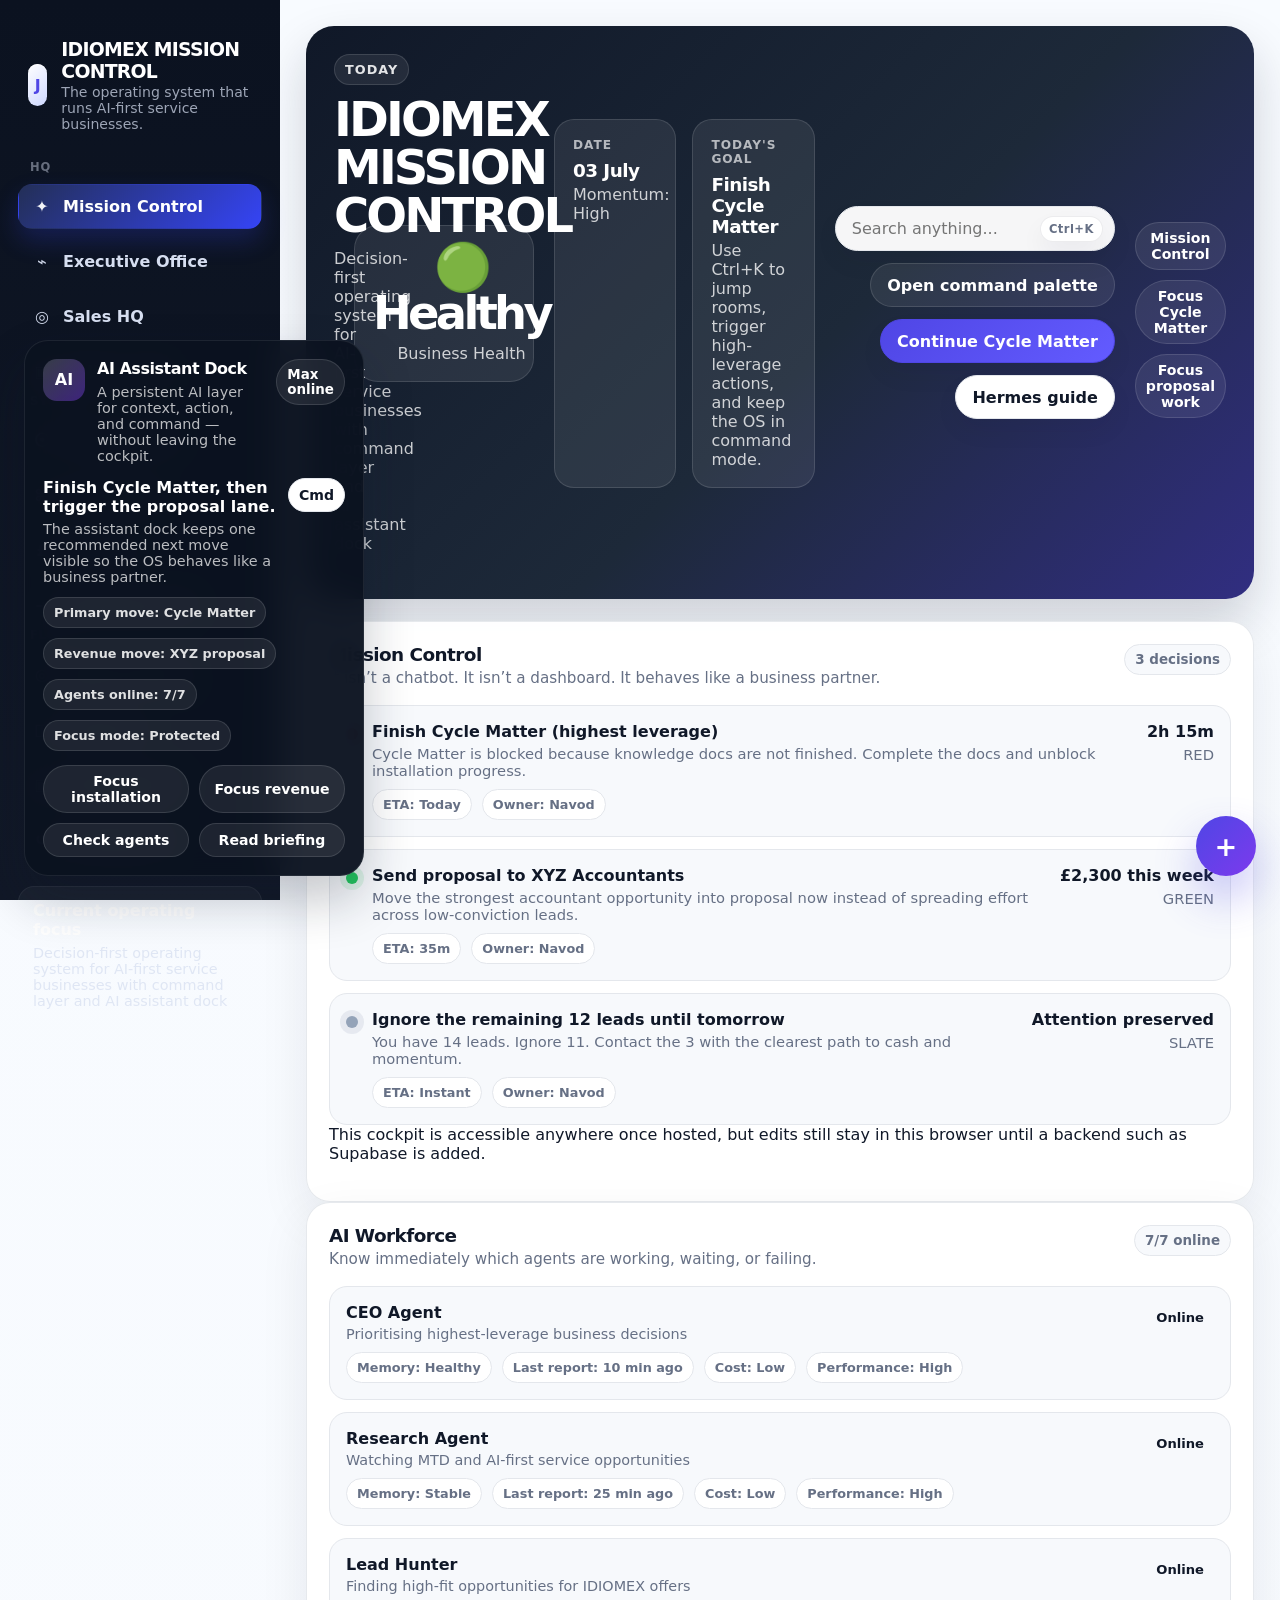
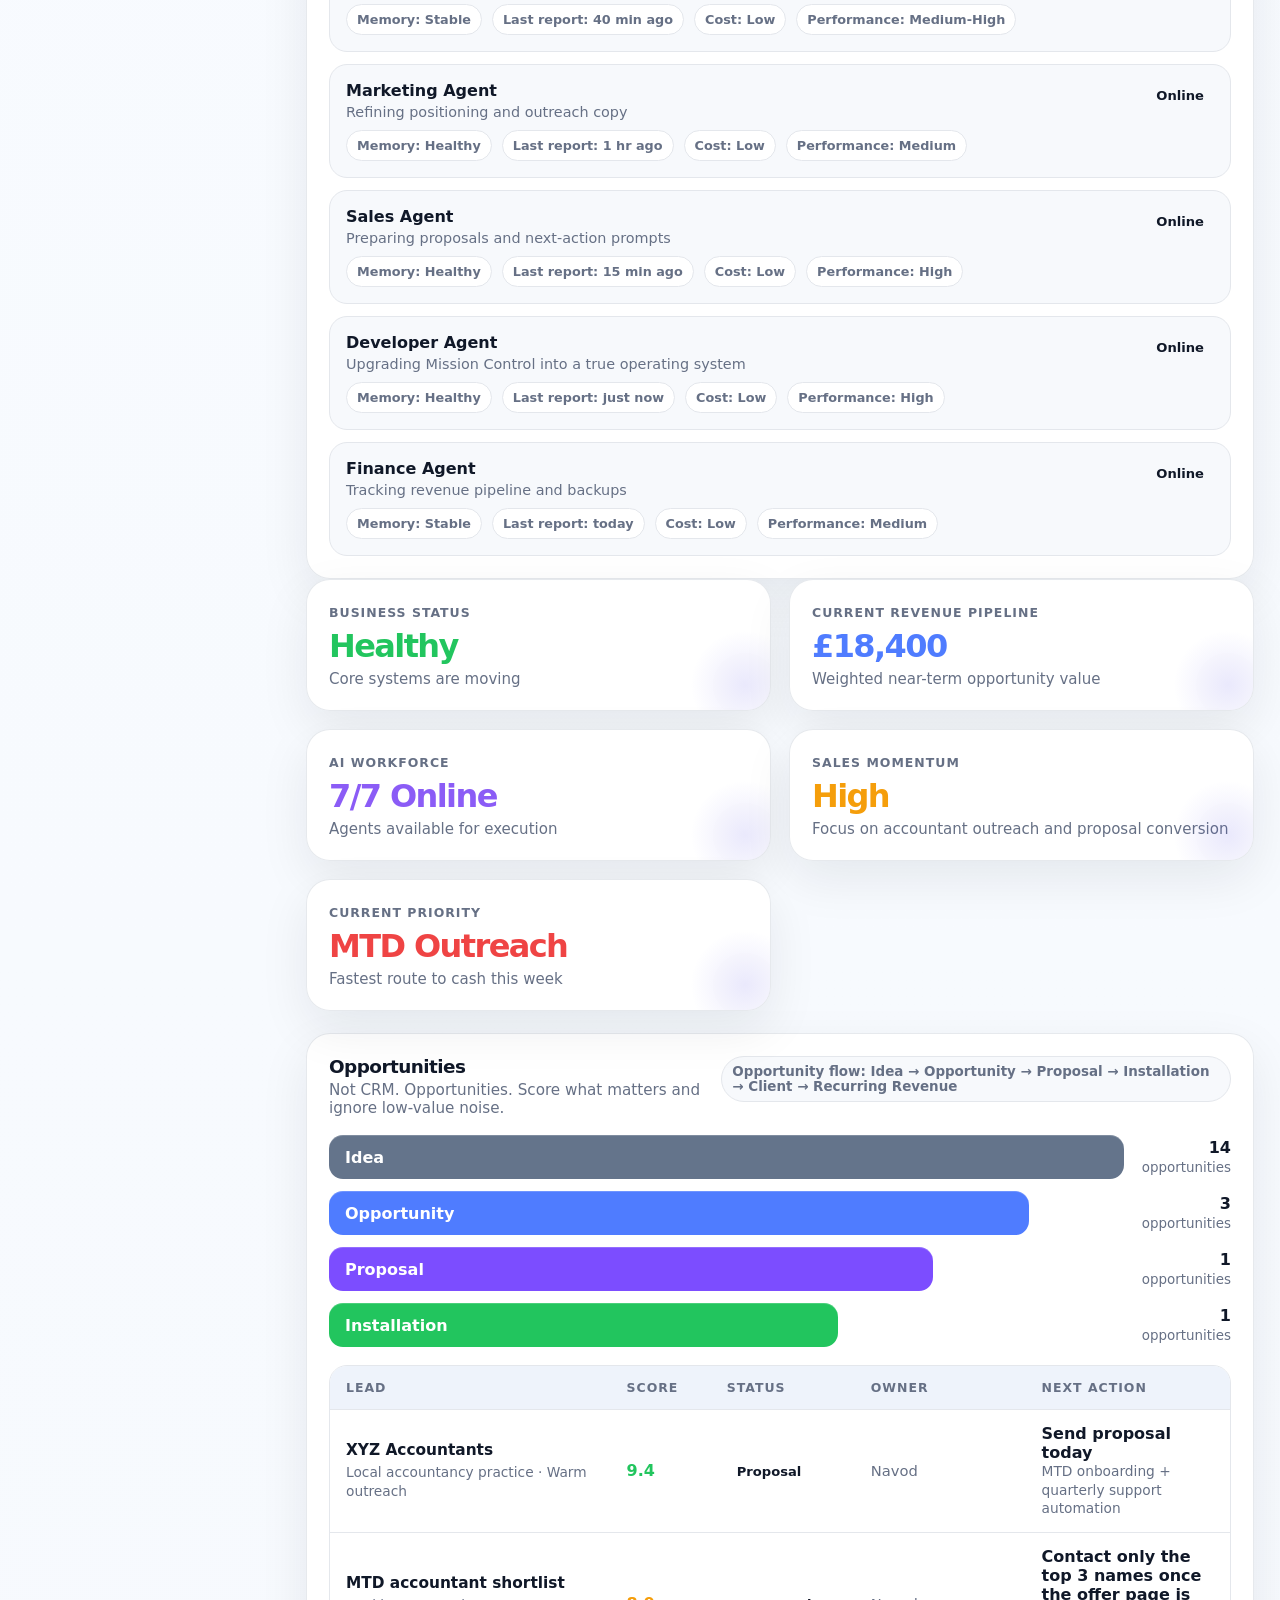
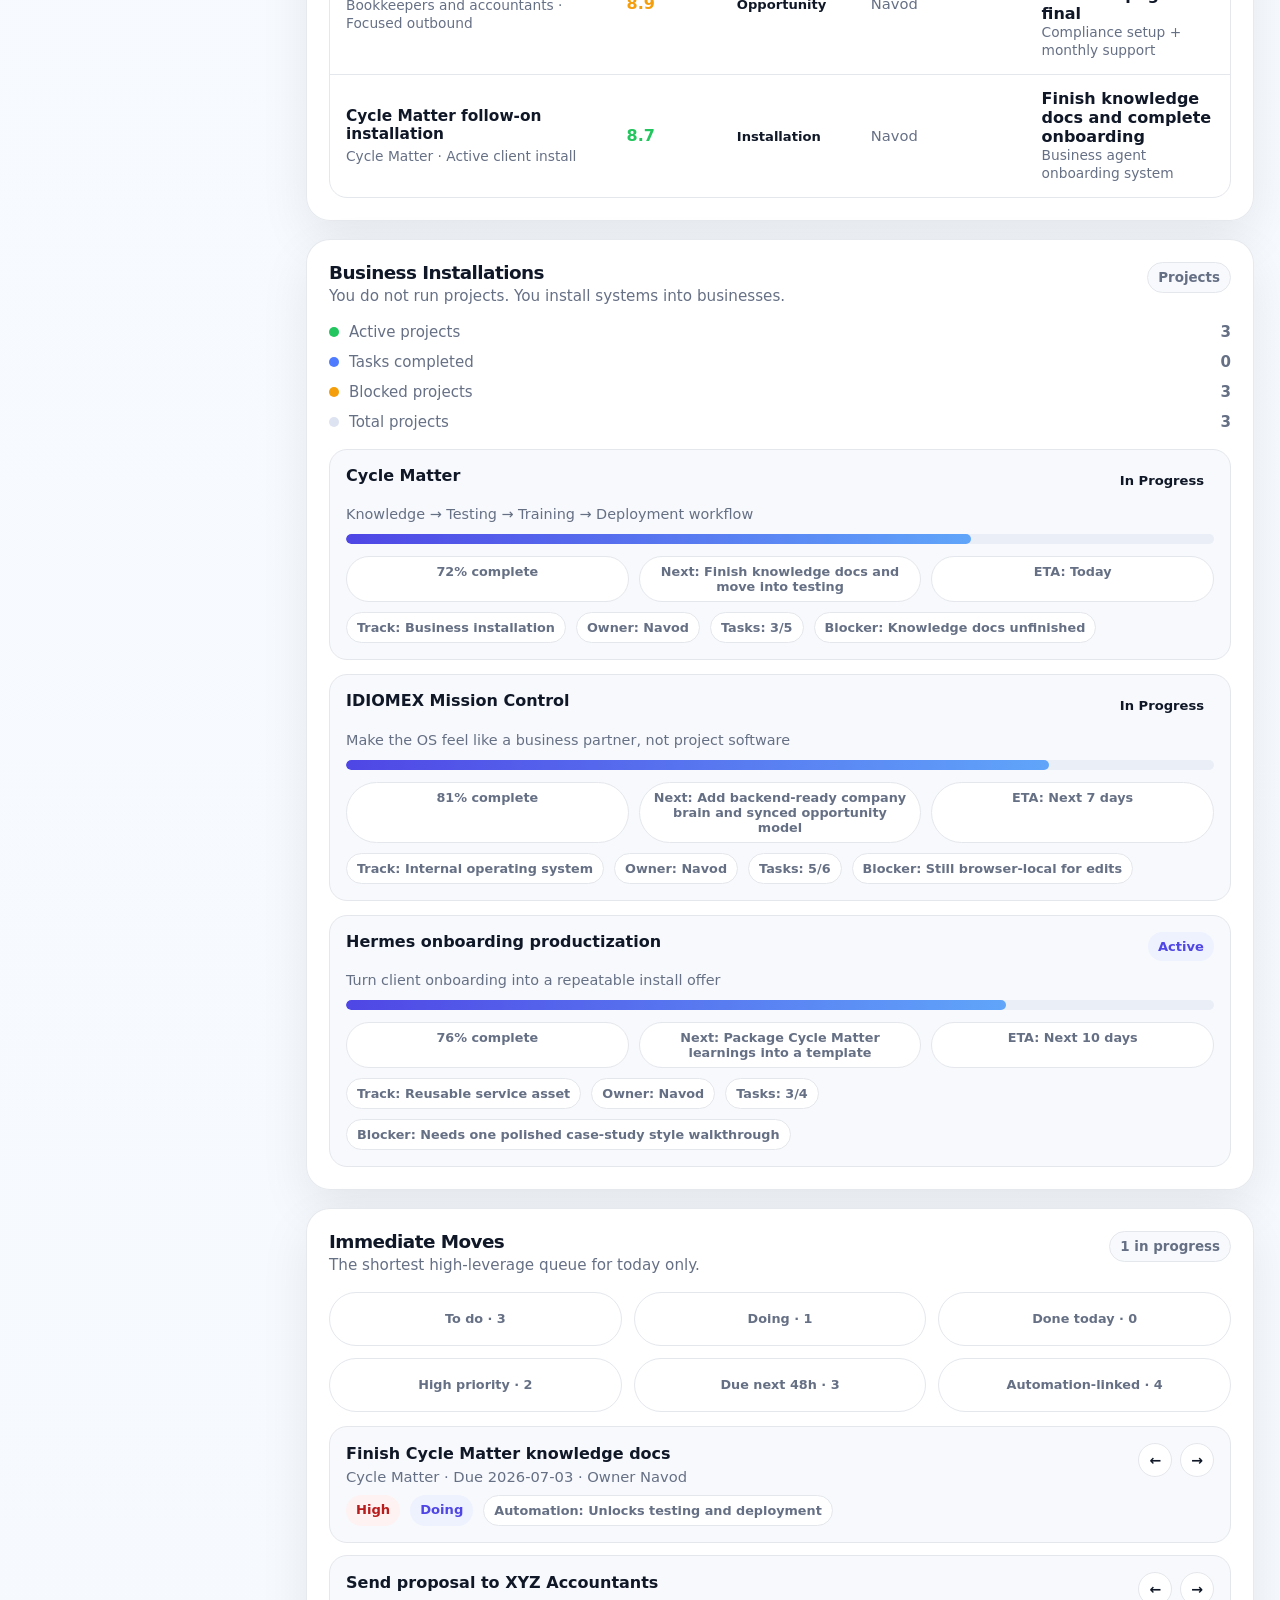
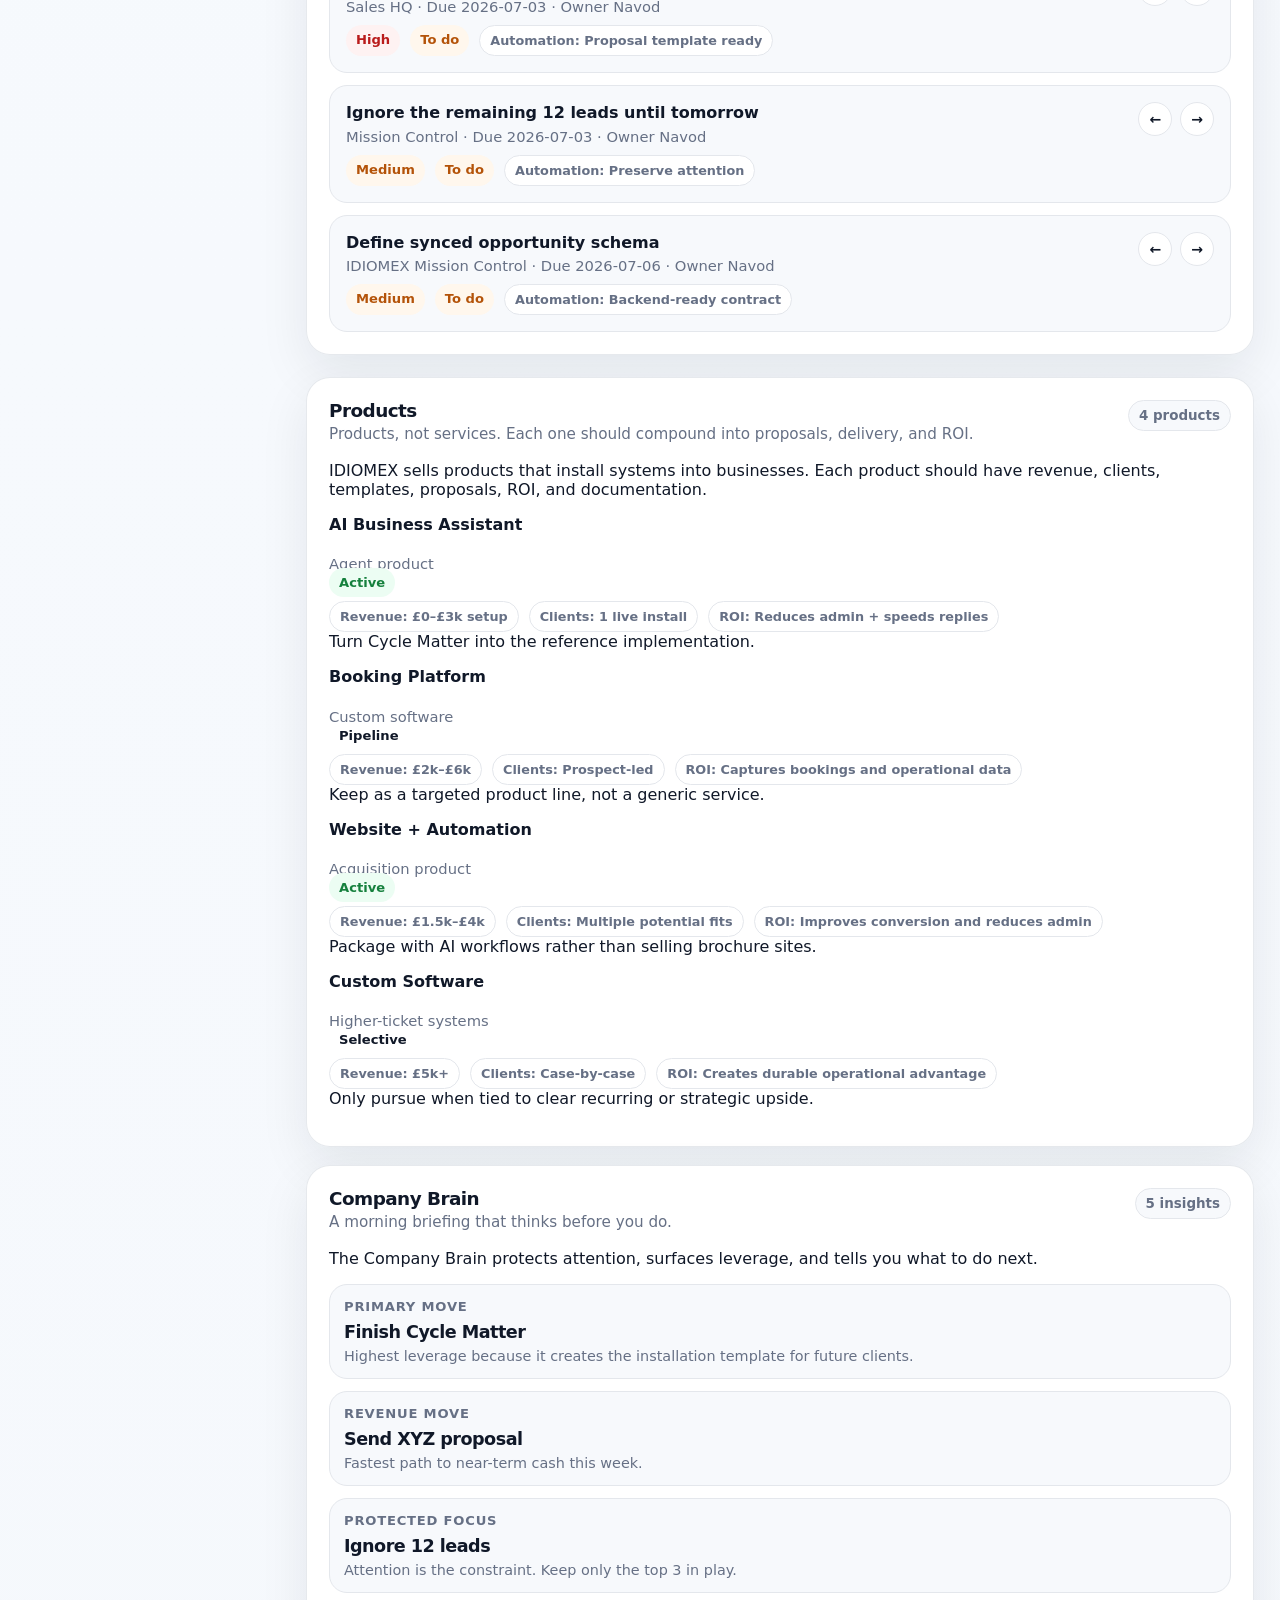
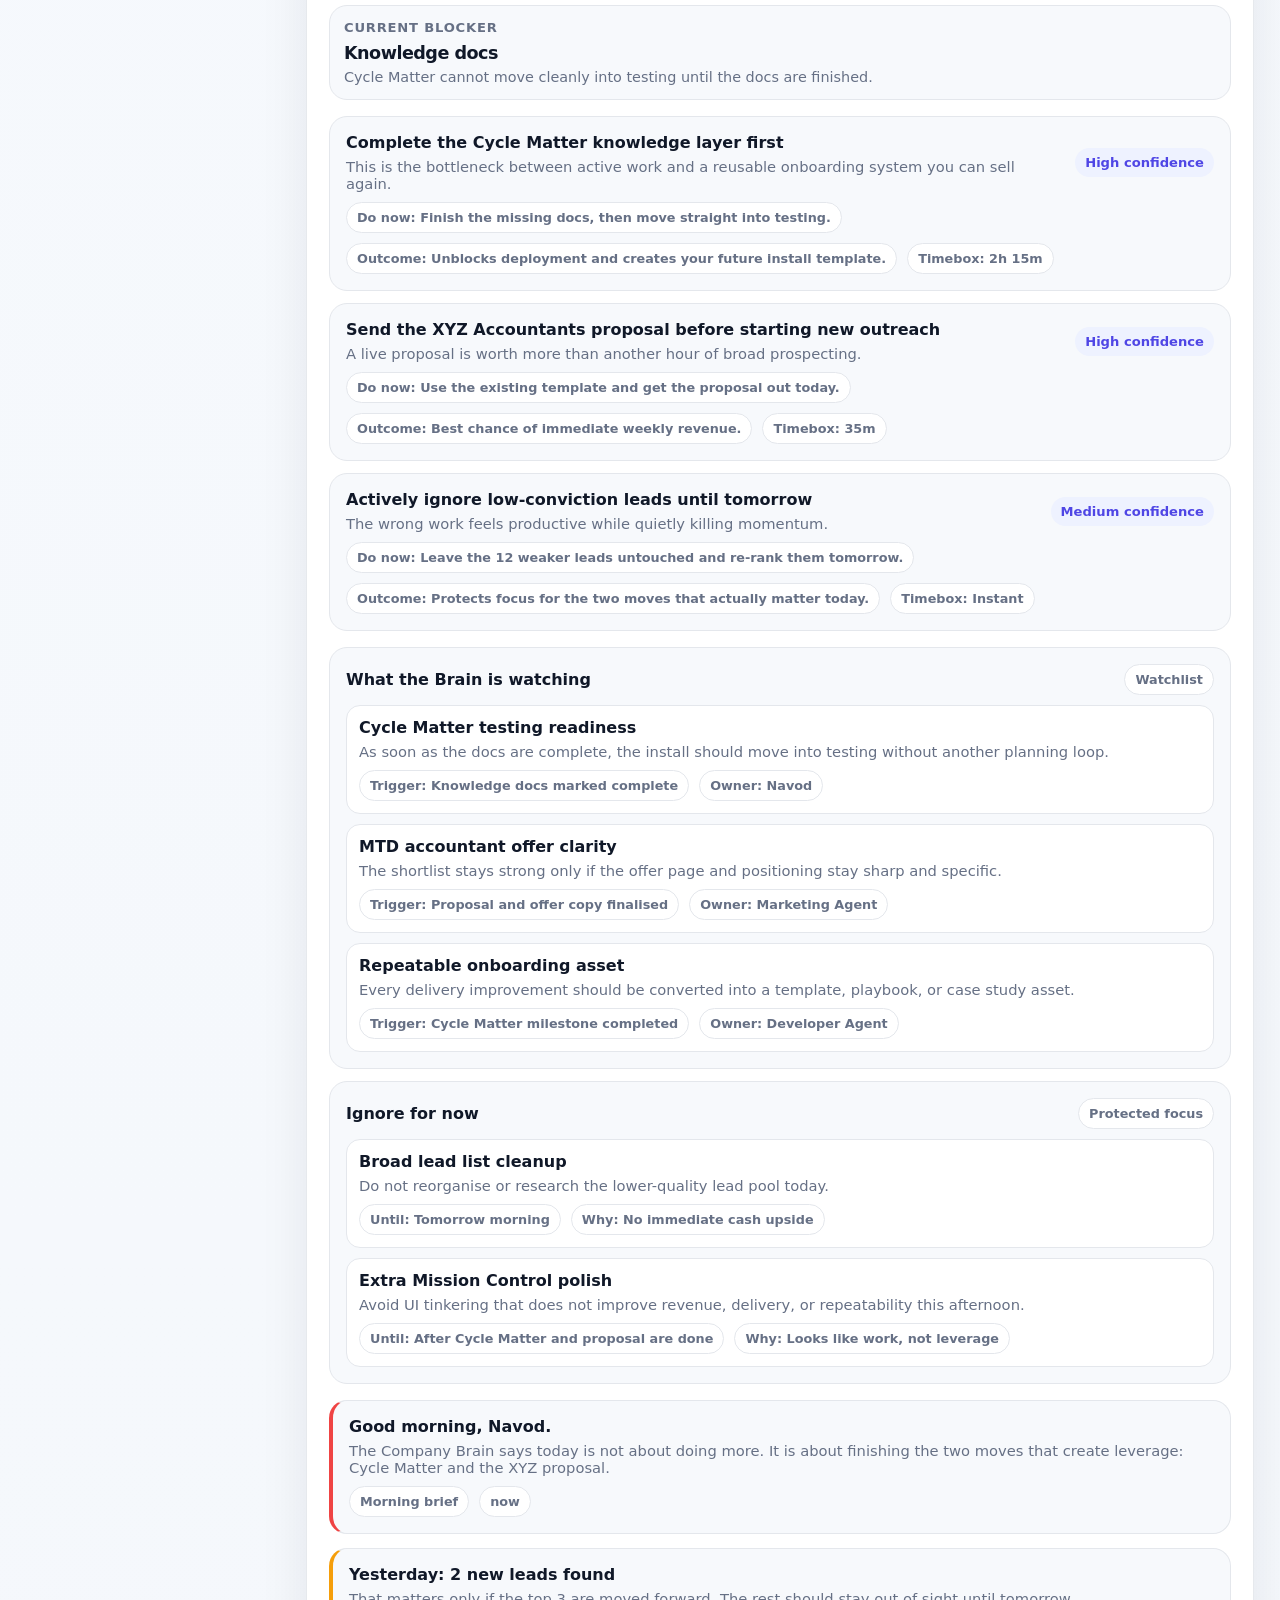
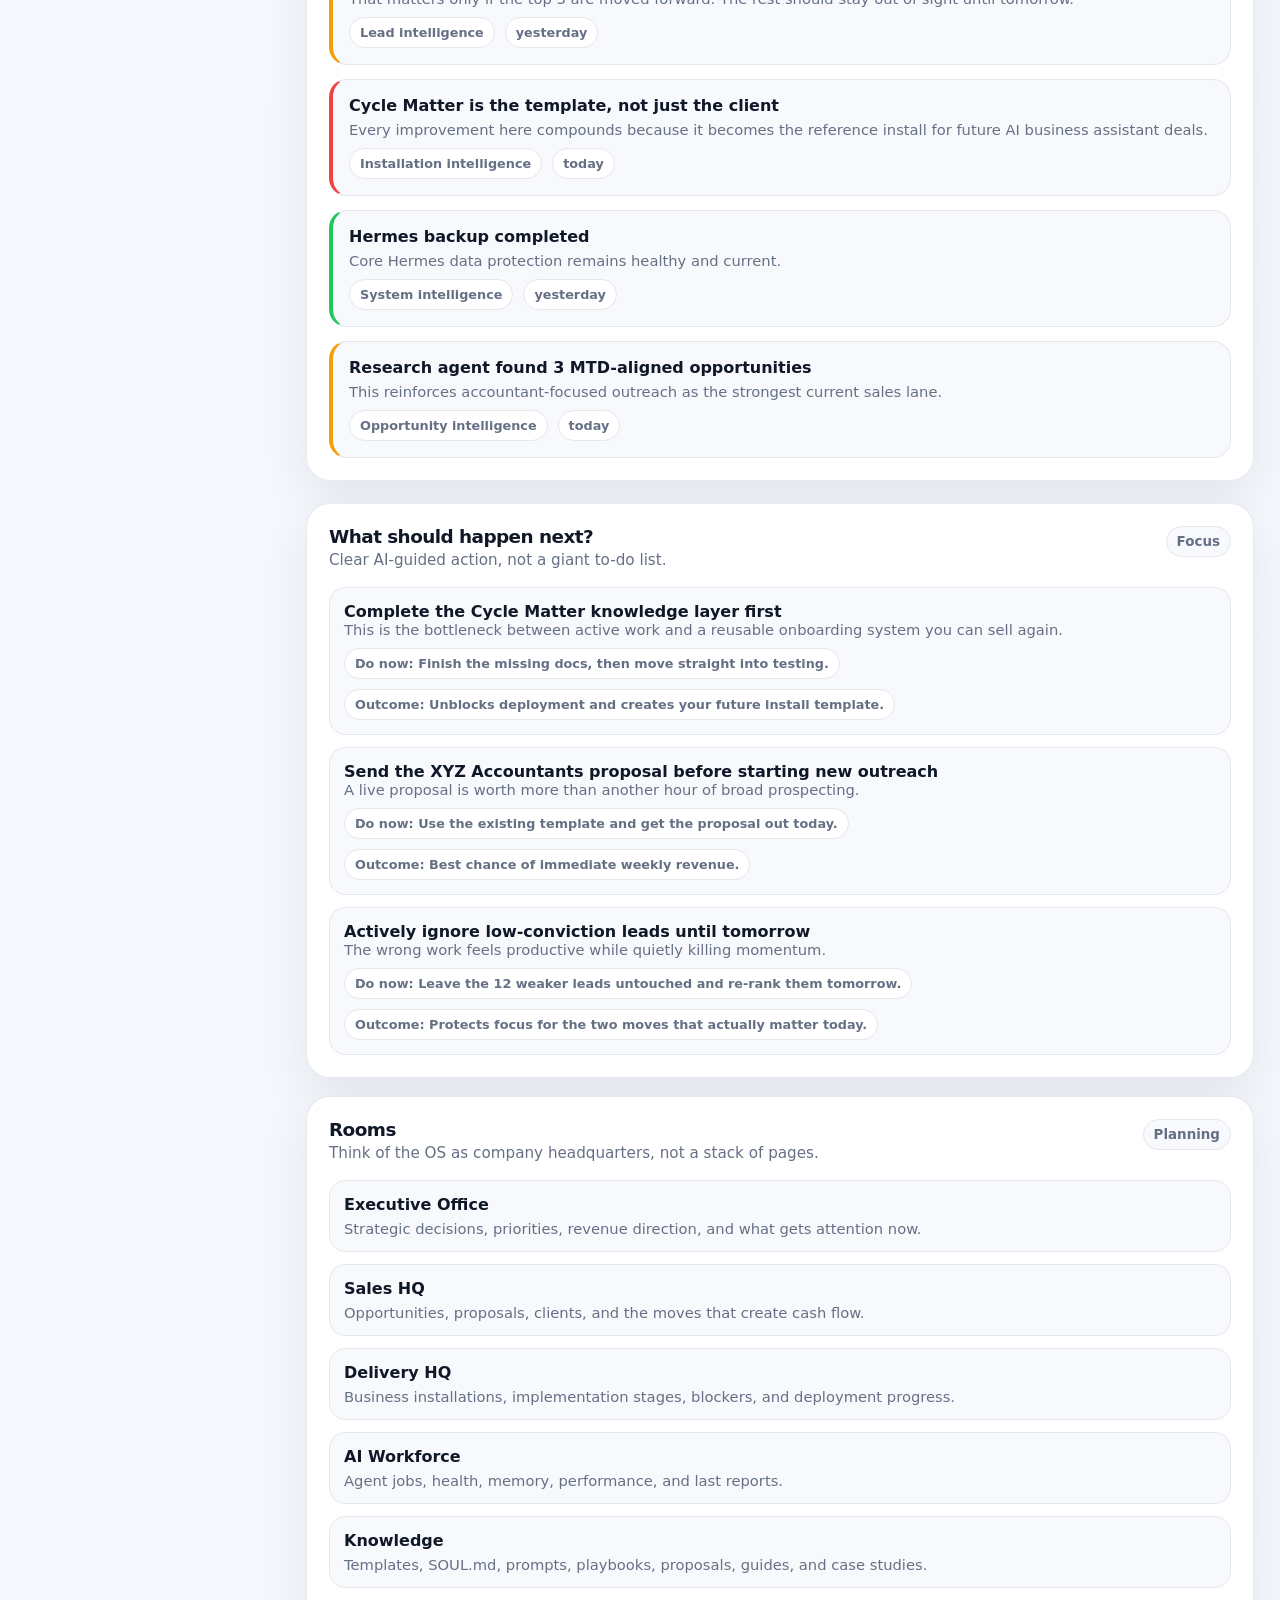
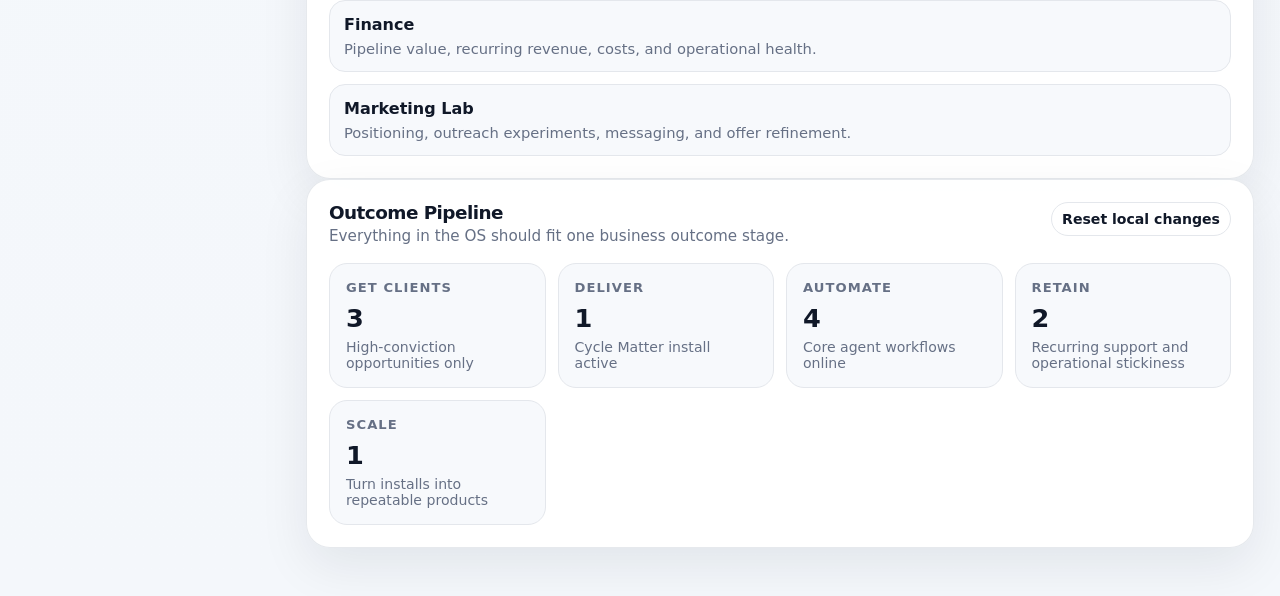
==== index.html @ 7f4939cd "feat: add phase 3 command layer" ====
<!DOCTYPE html>
<html lang="en">
<head>
  <meta charset="UTF-8" />
  <meta name="viewport" content="width=device-width, initial-scale=1.0" />
  <title>IDIOMEX MISSION CONTROL</title>
  <style>
    :root {
      --bg: #f4f7fb;
      --surface: #ffffff;
      --surface-soft: #f7f9fc;
      --surface-2: #eef3fb;
      --text: #101828;
      --muted: #667085;
      --line: #e4e7ec;
      --sidebar: #0b1220;
      --sidebar-soft: #111b31;
      --sidebar-text: #d6def0;
      --primary: #4f46e5;
      --primary-soft: #eef2ff;
      --blue: #4f7cff;
      --green: #22c55e;
      --amber: #f59e0b;
      --purple: #8b5cf6;
      --red: #ef4444;
      --radius-xl: 24px;
      --radius-lg: 18px;
      --radius-md: 14px;
      --shadow: 0 18px 50px rgba(16, 24, 40, 0.08);
      --shadow-soft: 0 12px 24px rgba(16, 24, 40, 0.05);
    }

    * { box-sizing: border-box; }
    html { scroll-behavior: smooth; }
    body {
      margin: 0;
      background: linear-gradient(180deg, #f8fbff 0%, #f4f7fb 100%);
      color: var(--text);
      font-family: Inter, ui-sans-serif, system-ui, -apple-system, BlinkMacSystemFont, "Segoe UI", sans-serif;
      -webkit-font-smoothing: antialiased;
      text-rendering: optimizeLegibility;
    }

    a { color: inherit; text-decoration: none; }
    button, input { font: inherit; }
    h1, h2, h3, h4, p { margin-top: 0; }

    .app-shell {
      min-height: 100vh;
      display: grid;
      grid-template-columns: 280px minmax(0, 1fr);
    }

    .sidebar {
      background: linear-gradient(180deg, #0b1220 0%, #111827 100%);
      color: var(--sidebar-text);
      padding: 28px 18px;
      position: sticky;
      top: 0;
      height: 100vh;
      display: flex;
      flex-direction: column;
      gap: 24px;
    }

    .brand {
      display: flex;
      gap: 14px;
      align-items: center;
      padding: 10px 10px 4px;
    }

    .brand-badge {
      width: 42px;
      height: 42px;
      border-radius: 14px;
      background: linear-gradient(135deg, #ffffff 0%, #ced8ff 100%);
      color: var(--primary);
      display: grid;
      place-items: center;
      font-weight: 900;
      box-shadow: inset 0 1px 0 rgba(255,255,255,0.8);
    }

    .brand h1 {
      font-size: 1.18rem;
      margin-bottom: 2px;
      letter-spacing: -0.04em;
      color: #fff;
    }

    .brand p {
      margin: 0;
      color: rgba(214, 222, 240, 0.72);
      font-size: 0.88rem;
    }

    .nav-section-title {
      font-size: 0.72rem;
      text-transform: uppercase;
      letter-spacing: 0.08em;
      color: rgba(214, 222, 240, 0.45);
      font-weight: 700;
      margin: 0 0 10px 12px;
    }

    .nav-group {
      display: grid;
      gap: 10px;
    }

    .nav-link {
      display: flex;
      align-items: center;
      gap: 12px;
      padding: 12px 14px;
      border-radius: 14px;
      color: var(--sidebar-text);
      background: transparent;
      border: 1px solid transparent;
      transition: 0.15s ease;
      font-weight: 600;
    }

    .nav-link:hover,
    .nav-link.active {
      background: linear-gradient(135deg, #232f57 0%, #3544f5 100%);
      color: #fff;
      box-shadow: 0 12px 24px rgba(53, 68, 245, 0.22);
    }

    .nav-icon {
      width: 18px;
      text-align: center;
      opacity: 0.95;
    }

    .sidebar-footer {
      margin-top: auto;
      padding: 14px;
      border-radius: 16px;
      background: rgba(255,255,255,0.04);
      border: 1px solid rgba(255,255,255,0.06);
    }

    .sidebar-footer strong {
      display: block;
      color: #fff;
      margin-bottom: 6px;
    }

    .sidebar-footer p {
      margin: 0;
      color: rgba(214, 222, 240, 0.72);
      font-size: 0.9rem;
    }

    .main {
      padding: 26px;
    }

    .topbar {
      display: flex;
      justify-content: space-between;
      gap: 20px;
      align-items: center;
      margin-bottom: 22px;
    }

    .welcome h2 {
      font-size: clamp(1.8rem, 3vw, 2.4rem);
      letter-spacing: -0.05em;
      margin-bottom: 6px;
    }

    .welcome p {
      color: var(--muted);
      margin-bottom: 0;
      max-width: 70ch;
    }

    .top-actions {
      display: flex;
      gap: 12px;
      align-items: center;
      flex-wrap: wrap;
      justify-content: flex-end;
    }

    .search {
      min-width: 280px;
      border: 1px solid var(--line);
      background: #fff;
      border-radius: 999px;
      padding: 12px 16px;
      color: var(--text);
      box-shadow: var(--shadow-soft);
    }

    .btn {
      appearance: none;
      border: 1px solid var(--line);
      background: #fff;
      border-radius: 999px;
      min-height: 44px;
      padding: 10px 16px;
      color: var(--text);
      font-weight: 700;
      cursor: pointer;
      display: inline-flex;
      align-items: center;
      justify-content: center;
      gap: 8px;
      box-shadow: var(--shadow-soft);
    }

    .btn.primary {
      background: linear-gradient(135deg, #4f46e5 0%, #635bff 100%);
      border-color: #4f46e5;
      color: #fff;
    }

    .btn.small {
      min-height: 34px;
      padding: 7px 10px;
      font-size: 0.88rem;
      font-weight: 600;
      box-shadow: none;
    }

    .grid-kpis,
    .board-grid,
    .analytics-grid,
    .kanban-grid,
    .lead-list,
    .project-list,
    .activity-list,
    .focus-grid {
      display: grid;
      gap: 18px;
    }

    .grid-kpis {
      grid-template-columns: repeat(4, minmax(0, 1fr));
      margin-bottom: 22px;
    }

    .card {
      background: rgba(255,255,255,0.96);
      border: 1px solid rgba(228, 231, 236, 0.9);
      border-radius: var(--radius-xl);
      box-shadow: var(--shadow);
      padding: 22px;
    }

    .kpi-card {
      position: relative;
      overflow: hidden;
    }

    .kpi-card::after {
      content: "";
      position: absolute;
      inset: auto -30px -30px auto;
      width: 110px;
      height: 110px;
      border-radius: 50%;
      background: radial-gradient(circle, rgba(79,70,229,0.12) 0%, rgba(79,70,229,0) 70%);
    }

    .kpi-label {
      display: inline-block;
      font-size: 0.78rem;
      text-transform: uppercase;
      letter-spacing: 0.08em;
      color: var(--muted);
      font-weight: 700;
      margin-bottom: 10px;
    }

    .kpi-value {
      font-size: 2rem;
      font-weight: 800;
      letter-spacing: -0.05em;
      line-height: 1;
      margin-bottom: 8px;
    }

    .kpi-delta {
      color: var(--muted);
      font-size: 0.94rem;
    }

    .board-grid {
      grid-template-columns: 1.2fr 0.9fr 0.9fr;
      margin-bottom: 22px;
    }

    .section-head {
      display: flex;
      justify-content: space-between;
      align-items: flex-start;
      gap: 12px;
      margin-bottom: 18px;
    }

    .section-head h3 {
      font-size: 1.15rem;
      margin-bottom: 4px;
      letter-spacing: -0.03em;
    }

    .section-head p {
      margin-bottom: 0;
      color: var(--muted);
      font-size: 0.95rem;
    }

    .pill {
      display: inline-flex;
      align-items: center;
      gap: 6px;
      padding: 7px 10px;
      border-radius: 999px;
      background: var(--surface-soft);
      color: var(--muted);
      font-size: 0.84rem;
      font-weight: 700;
      border: 1px solid var(--line);
    }

    .funnel {
      display: grid;
      gap: 12px;
    }

    .funnel-band {
      display: grid;
      grid-template-columns: minmax(0, 1fr) auto;
      gap: 12px;
      align-items: center;
    }

    .funnel-track {
      height: 44px;
      border-radius: 14px;
      display: flex;
      align-items: center;
      padding: 0 16px;
      color: #fff;
      font-weight: 700;
      box-shadow: inset 0 1px 0 rgba(255,255,255,0.18);
    }

    .funnel-meta {
      min-width: 95px;
      text-align: right;
    }

    .funnel-meta strong { display: block; font-size: 1rem; }
    .funnel-meta span { color: var(--muted); font-size: 0.84rem; }

    .lead-list { margin-top: 18px; }

    .crm-table {
      margin-top: 18px;
      border: 1px solid var(--line);
      border-radius: 18px;
      overflow: hidden;
      background: #fff;
    }

    .crm-header,
    .crm-row {
      display: grid;
      grid-template-columns: minmax(220px, 1.7fr) minmax(80px, 0.55fr) minmax(130px, 0.8fr) minmax(140px, 1fr) minmax(160px, 1.1fr);
      gap: 14px;
      align-items: center;
      padding: 14px 16px;
    }

    .crm-header {
      background: var(--surface-2);
      border-bottom: 1px solid var(--line);
      font-size: 0.78rem;
      text-transform: uppercase;
      letter-spacing: 0.08em;
      color: var(--muted);
      font-weight: 800;
    }

    .crm-row {
      border-bottom: 1px solid var(--line);
    }

    .crm-row:last-child { border-bottom: none; }

    .crm-company {
      min-width: 0;
    }

    .crm-company strong {
      display: block;
      margin-bottom: 4px;
      font-size: 0.96rem;
    }

    .crm-company p,
    .crm-next p {
      margin: 0;
      color: var(--muted);
      font-size: 0.86rem;
      line-height: 1.35;
    }

    .crm-score {
      font-weight: 800;
      font-size: 1rem;
    }

    .crm-score.hot { color: var(--green); }
    .crm-score.warm { color: var(--amber); }
    .crm-score.cold,
    .crm-score.risk { color: var(--red); }

    .project-timeline {
      display: grid;
      gap: 14px;
      margin-top: 18px;
    }

    .project-track {
      border: 1px solid var(--line);
      border-radius: 18px;
      background: var(--surface-soft);
      padding: 16px;
    }

    .project-track-top {
      display: flex;
      justify-content: space-between;
      gap: 12px;
      align-items: flex-start;
      margin-bottom: 10px;
    }

    .project-track-top p {
      margin: 4px 0 0;
      color: var(--muted);
      font-size: 0.9rem;
    }

    .project-milestone-grid {
      display: grid;
      grid-template-columns: repeat(3, minmax(0, 1fr));
      gap: 10px;
      margin-top: 12px;
    }

    .project-milestone-grid .mini-chip {
      width: 100%;
      justify-content: center;
      text-align: center;
    }

    .kanban-summary-grid {
      display: grid;
      grid-template-columns: repeat(4, minmax(0, 1fr));
      gap: 12px;
      margin-top: 16px;
    }

    .kanban-summary-card {
      border: 1px solid var(--line);
      border-radius: 18px;
      background: var(--surface-soft);
      padding: 16px;
    }

    .kanban-summary-card span {
      display: block;
      color: var(--muted);
      font-size: 0.82rem;
      text-transform: uppercase;
      letter-spacing: 0.08em;
      margin-bottom: 8px;
      font-weight: 800;
    }

    .kanban-summary-card strong {
      display: block;
      font-size: 1.6rem;
      letter-spacing: -0.05em;
      margin-bottom: 6px;
    }

    .kanban-summary-card p {
      margin: 0;
      color: var(--muted);
      font-size: 0.88rem;
    }

    .task-summary-grid {
      display: grid;
      grid-template-columns: repeat(3, minmax(0, 1fr));
      gap: 12px;
      margin-bottom: 14px;
    }

    .task-summary-grid .mini-chip {
      width: 100%;
      justify-content: center;
      text-align: center;
      min-height: 54px;
      display: inline-flex;
      align-items: center;
    }

    .lead-row,
    .project-row,
    .task-row,
    .activity-row {
      border: 1px solid var(--line);
      border-radius: var(--radius-lg);
      background: var(--surface-soft);
      padding: 16px;
    }

    .lead-row-top,
    .project-row-top,
    .task-row-top {
      display: flex;
      justify-content: space-between;
      gap: 12px;
      align-items: flex-start;
      margin-bottom: 10px;
    }

    .lead-row h4,
    .project-row h4,
    .task-row h4 {
      margin-bottom: 4px;
      font-size: 1rem;
      line-height: 1.35;
    }

    .meta,
    .lead-notes,
    .activity-row p,
    .project-row p,
    .task-row p {
      color: var(--muted);
      font-size: 0.92rem;
      margin-bottom: 0;
    }

    .score-badge,
    .status-badge,
    .priority-badge {
      padding: 7px 10px;
      border-radius: 999px;
      font-size: 0.82rem;
      font-weight: 800;
      white-space: nowrap;
    }

    .score-badge { background: var(--primary-soft); color: var(--primary); }
    .status-doing, .project-In\ Progress, .project-Active { background: #eef2ff; color: #4f46e5; }
    .status-todo { background: #fff7ed; color: #b45309; }
    .status-done { background: #ecfdf3; color: #15803d; }
    .priority-high { background: #fef2f2; color: #b91c1c; }
    .priority-medium { background: #fff7ed; color: #b45309; }
    .priority-low { background: #ecfdf3; color: #15803d; }

    .mini-meta {
      display: flex;
      gap: 10px;
      flex-wrap: wrap;
      margin-top: 10px;
    }

    .mini-chip {
      padding: 7px 10px;
      border-radius: 999px;
      background: #fff;
      border: 1px solid var(--line);
      color: var(--muted);
      font-size: 0.8rem;
      font-weight: 600;
    }

    .project-list,
    .activity-list { gap: 14px; }

    .brain-summary-grid {
      display: grid;
      grid-template-columns: repeat(4, minmax(0, 1fr));
      gap: 12px;
      margin: 12px 0 16px;
    }

    .brain-summary-card,
    .brain-panel,
    .brain-recommendation {
      border: 1px solid var(--line);
      border-radius: 18px;
      background: var(--surface-soft);
    }

    .brain-summary-card {
      padding: 14px;
    }

    .brain-summary-card span {
      display: block;
      color: var(--muted);
      font-size: 0.82rem;
      margin-bottom: 8px;
      text-transform: uppercase;
      letter-spacing: 0.06em;
      font-weight: 700;
    }

    .brain-summary-card strong {
      display: block;
      font-size: 1.1rem;
      letter-spacing: -0.03em;
      margin-bottom: 6px;
    }

    .brain-summary-card p {
      color: var(--muted);
      margin: 0;
      font-size: 0.9rem;
    }

    .brain-recommendations {
      display: grid;
      gap: 12px;
      margin-bottom: 16px;
    }

    .brain-recommendation {
      padding: 16px;
    }

    .brain-recommendation-top,
    .brain-panel-head {
      display: flex;
      justify-content: space-between;
      gap: 12px;
      align-items: center;
      margin-bottom: 10px;
    }

    .brain-recommendation h4 {
      margin: 0 0 6px;
      font-size: 1rem;
    }

    .brain-recommendation p,
    .brain-panel-item p {
      color: var(--muted);
      font-size: 0.92rem;
      margin-bottom: 0;
    }

    .brain-subgrid {
      display: grid;
      grid-template-columns: 1fr 1fr;
      gap: 12px;
      margin-bottom: 16px;
    }

    .brain-panel {
      padding: 16px;
    }

    .brain-watchlist,
    .brain-ignore-list {
      display: grid;
      gap: 10px;
    }

    .brain-panel-item {
      border: 1px solid var(--line);
      border-radius: 14px;
      background: #fff;
      padding: 12px;
    }

    .brain-panel-item strong {
      display: block;
      margin-bottom: 6px;
    }

    .progress-bar {
      width: 100%;
      height: 10px;
      background: #e9eef7;
      border-radius: 999px;
      overflow: hidden;
      margin: 12px 0 10px;
    }

    .progress-fill {
      height: 100%;
      border-radius: 999px;
      background: linear-gradient(90deg, #4f46e5 0%, #60a5fa 100%);
    }

    .ring-wrap {
      display: grid;
      grid-template-columns: 180px minmax(0, 1fr);
      gap: 18px;
      align-items: center;
      margin-top: 8px;
    }

    .ring {
      width: 180px;
      height: 180px;
      border-radius: 50%;
      display: grid;
      place-items: center;
      background: conic-gradient(var(--green) 0 35%, var(--blue) 35% 65%, var(--amber) 65% 85%, #dde3f1 85% 100%);
      margin: 0 auto;
      position: relative;
    }

    .ring::after {
      content: "";
      position: absolute;
      width: 118px;
      height: 118px;
      border-radius: 50%;
      background: #fff;
      box-shadow: inset 0 0 0 1px var(--line);
    }

    .ring-center {
      position: relative;
      z-index: 1;
      text-align: center;
    }

    .ring-center strong {
      display: block;
      font-size: 2rem;
      line-height: 1;
      letter-spacing: -0.05em;
    }

    .ring-center span {
      color: var(--muted);
      font-size: 0.88rem;
    }

    .legend {
      display: grid;
      gap: 12px;
    }

    .legend-row {
      display: flex;
      justify-content: space-between;
      gap: 12px;
      align-items: center;
      color: var(--muted);
      font-size: 0.94rem;
    }

    .legend-left {
      display: inline-flex;
      align-items: center;
      gap: 10px;
    }

    .dot {
      width: 10px;
      height: 10px;
      border-radius: 50%;
      flex: 0 0 auto;
    }

    .task-list { display: grid; gap: 12px; }

    .task-row {
      display: flex;
      justify-content: space-between;
      gap: 12px;
      align-items: flex-start;
    }

    .task-row .task-actions {
      display: flex;
      gap: 8px;
      flex-wrap: wrap;
      justify-content: flex-end;
    }

    .analytics-grid {
      grid-template-columns: 1.15fr 0.85fr;
      margin-bottom: 22px;
    }

    .kanban-grid {
      grid-template-columns: repeat(3, minmax(0, 1fr));
    }

    .kanban-col {
      background: var(--surface-soft);
      border: 1px solid var(--line);
      border-radius: 18px;
      padding: 16px;
    }

    .kanban-col h4 {
      margin-bottom: 12px;
      font-size: 1rem;
    }

    .kanban-stack {
      display: grid;
      gap: 12px;
    }

    .kanban-card {
      background: #fff;
      border: 1px solid var(--line);
      border-radius: 16px;
      padding: 14px;
      box-shadow: var(--shadow-soft);
    }

    .kanban-card h5 {
      margin: 0 0 6px;
      font-size: 0.96rem;
    }

    .kanban-card p {
      margin: 0 0 10px;
      color: var(--muted);
      font-size: 0.88rem;
    }

    .focus-grid { grid-template-columns: 1fr 1fr; }

    .focus-list,
    .timeline-list {
      display: grid;
      gap: 12px;
      margin-top: 8px;
    }

    .focus-item,
    .timeline-card {
      border: 1px solid var(--line);
      border-radius: 16px;
      background: var(--surface-soft);
      padding: 14px;
    }

    .timeline-card strong,
    .activity-row strong { display: block; margin-bottom: 6px; }

    .empty {
      color: var(--muted);
      padding: 14px;
      border-radius: 14px;
      border: 1px dashed var(--line);
      background: var(--surface-soft);
    }

    .command-header {
      background: linear-gradient(135deg, #101828 0%, #1d2939 55%, #312e81 100%);
      border-radius: 28px;
      padding: 28px;
      color: #fff;
      box-shadow: 0 24px 50px rgba(16, 24, 40, 0.18);
    }

    .command-panel {
      display: grid;
      grid-template-columns: minmax(0, 1fr) 180px;
      gap: 20px;
      align-items: center;
      margin-bottom: 18px;
    }

    .section-kicker {
      display: inline-flex;
      margin-bottom: 10px;
      padding: 7px 10px;
      border-radius: 999px;
      background: rgba(255,255,255,0.08);
      border: 1px solid rgba(255,255,255,0.12);
      color: rgba(255,255,255,0.88);
      font-size: 0.8rem;
      font-weight: 700;
      letter-spacing: 0.08em;
      text-transform: uppercase;
    }

    .command-copy h2 {
      color: #fff;
      font-size: clamp(2rem, 4vw, 3rem);
      line-height: 1;
      margin-bottom: 10px;
      letter-spacing: -0.06em;
    }

    .command-copy p {
      color: rgba(255,255,255,0.78);
      margin: 0;
      max-width: 56ch;
      font-size: 1rem;
    }

    .command-health {
      border-radius: 24px;
      background: rgba(255,255,255,0.08);
      border: 1px solid rgba(255,255,255,0.12);
      min-height: 150px;
      display: grid;
      place-items: center;
      text-align: center;
      padding: 18px;
    }

    .command-health strong {
      display: block;
      font-size: 2.9rem;
      line-height: 1;
      margin-bottom: 8px;
      letter-spacing: -0.08em;
    }

    .command-health span,
    .command-meta-card p {
      color: rgba(255,255,255,0.78);
      margin: 0;
    }

    .command-meta-grid {
      display: grid;
      grid-template-columns: repeat(2, minmax(0, 1fr));
      gap: 16px;
      margin-bottom: 18px;
    }

    .command-meta-card {
      border-radius: 20px;
      background: rgba(255,255,255,0.08);
      border: 1px solid rgba(255,255,255,0.12);
      padding: 18px;
    }

    .command-meta-label {
      display: block;
      color: rgba(255,255,255,0.66);
      font-size: 0.76rem;
      font-weight: 700;
      text-transform: uppercase;
      letter-spacing: 0.08em;
      margin-bottom: 8px;
    }

    .command-meta-card strong {
      display: block;
      color: #fff;
      font-size: 1.15rem;
      margin-bottom: 4px;
      letter-spacing: -0.03em;
    }

    .top-actions .search {
      background: rgba(255,255,255,0.96);
    }

    .search-wrap {
      position: relative;
      min-width: 280px;
      flex: 1 1 320px;
      max-width: 420px;
    }

    .search-wrap .search {
      width: 100%;
      padding-right: 74px;
    }

    .shortcut-hint {
      position: absolute;
      right: 12px;
      top: 50%;
      transform: translateY(-50%);
      padding: 5px 8px;
      border-radius: 999px;
      border: 1px solid rgba(16, 24, 40, 0.08);
      background: rgba(255,255,255,0.96);
      color: var(--muted);
      font-size: 0.72rem;
      font-weight: 800;
      letter-spacing: 0.04em;
      pointer-events: none;
      box-shadow: var(--shadow-soft);
    }

    .command-shortcuts {
      display: flex;
      gap: 10px;
      flex-wrap: wrap;
      margin-top: 14px;
    }

    .quick-command-btn {
      background: rgba(255,255,255,0.08);
      color: #fff;
      border-color: rgba(255,255,255,0.12);
      box-shadow: none;
    }

    .floating-action-stack {
      position: fixed;
      right: 24px;
      bottom: 24px;
      z-index: 40;
      display: grid;
      gap: 12px;
      justify-items: end;
    }

    .quick-actions-panel {
      width: min(320px, calc(100vw - 32px));
      background: rgba(11, 18, 32, 0.96);
      color: #fff;
      border: 1px solid rgba(255,255,255,0.08);
      border-radius: 22px;
      box-shadow: 0 20px 45px rgba(16, 24, 40, 0.24);
      padding: 16px;
      display: none;
      backdrop-filter: blur(16px);
    }

    .quick-actions-panel.open {
      display: block;
    }

    .quick-actions-panel h4,
    .assistant-dock h4,
    .command-palette-modal h3 {
      margin-bottom: 6px;
      letter-spacing: -0.03em;
    }

    .quick-actions-panel p,
    .assistant-dock p,
    .command-palette-meta,
    .palette-result p {
      margin: 0;
      color: rgba(255,255,255,0.72);
      font-size: 0.9rem;
    }

    .quick-actions-list,
    .assistant-actions,
    .palette-results {
      display: grid;
      gap: 10px;
      margin-top: 14px;
    }

    .quick-action-item,
    .palette-result {
      width: 100%;
      text-align: left;
      justify-content: space-between;
      border-radius: 16px;
      padding: 12px 14px;
      border: 1px solid rgba(255,255,255,0.08);
      background: rgba(255,255,255,0.06);
      color: #fff;
      box-shadow: none;
    }

    .quick-action-copy,
    .palette-result-copy {
      min-width: 0;
    }

    .quick-action-copy strong,
    .palette-result-copy strong {
      display: block;
      margin-bottom: 4px;
      font-size: 0.95rem;
    }

    .quick-action-item span:last-child,
    .palette-result span:last-child {
      color: rgba(255,255,255,0.56);
      font-size: 0.78rem;
      font-weight: 800;
      text-transform: uppercase;
      letter-spacing: 0.08em;
      margin-left: 10px;
      white-space: nowrap;
    }

    .fab {
      width: 60px;
      height: 60px;
      border-radius: 999px;
      border: none;
      background: linear-gradient(135deg, #4f46e5 0%, #7c3aed 100%);
      color: #fff;
      font-size: 1.7rem;
      font-weight: 700;
      box-shadow: 0 22px 44px rgba(79, 70, 229, 0.32);
    }

    .assistant-dock {
      position: fixed;
      left: 24px;
      bottom: 24px;
      z-index: 35;
      width: min(340px, calc(100vw - 32px));
      background: rgba(11, 18, 32, 0.96);
      color: #fff;
      border-radius: 24px;
      border: 1px solid rgba(255,255,255,0.08);
      box-shadow: 0 24px 50px rgba(16, 24, 40, 0.24);
      padding: 18px;
      backdrop-filter: blur(16px);
    }

    .assistant-dock-head,
    .assistant-primary,
    .palette-result-top {
      display: flex;
      justify-content: space-between;
      gap: 12px;
      align-items: flex-start;
    }

    .assistant-avatar {
      width: 42px;
      height: 42px;
      border-radius: 14px;
      display: grid;
      place-items: center;
      background: linear-gradient(135deg, rgba(255,255,255,0.18) 0%, rgba(124,58,237,0.45) 100%);
      font-weight: 900;
      color: #fff;
      flex: 0 0 auto;
    }

    .assistant-dock-head {
      margin-bottom: 14px;
    }

    .assistant-status {
      background: rgba(255,255,255,0.08);
      border: 1px solid rgba(255,255,255,0.12);
      color: #fff;
    }

    .assistant-primary {
      margin-bottom: 12px;
    }

    .assistant-primary strong {
      display: block;
      font-size: 1rem;
      margin-bottom: 5px;
    }

    .assistant-metrics {
      display: flex;
      gap: 10px;
      flex-wrap: wrap;
      margin-top: 12px;
    }

    .assistant-metrics .mini-chip {
      background: rgba(255,255,255,0.08);
      border-color: rgba(255,255,255,0.12);
      color: rgba(255,255,255,0.86);
    }

    .assistant-actions {
      grid-template-columns: 1fr 1fr;
    }

    .assistant-actions .btn {
      width: 100%;
      background: rgba(255,255,255,0.08);
      border-color: rgba(255,255,255,0.12);
      color: #fff;
      box-shadow: none;
    }

    .command-palette {
      position: fixed;
      inset: 0;
      z-index: 60;
      display: none;
      align-items: flex-start;
      justify-content: center;
      padding: 80px 18px 24px;
      background: rgba(11, 18, 32, 0.62);
      backdrop-filter: blur(10px);
    }

    .command-palette.open {
      display: flex;
    }

    .command-palette-modal {
      width: min(760px, 100%);
      background: #fff;
      color: var(--text);
      border-radius: 28px;
      box-shadow: 0 28px 70px rgba(16, 24, 40, 0.24);
      border: 1px solid rgba(228, 231, 236, 0.9);
      overflow: hidden;
    }

    .command-palette-bar {
      padding: 16px;
      border-bottom: 1px solid var(--line);
      background: var(--surface-soft);
    }

    .command-palette-bar input {
      width: 100%;
      border: none;
      background: transparent;
      font-size: 1.02rem;
      outline: none;
      color: var(--text);
    }

    .command-palette-body {
      padding: 16px;
      max-height: min(70vh, 720px);
      overflow: auto;
    }

    .command-palette-meta {
      color: var(--muted);
      margin-bottom: 14px;
    }

    .palette-result {
      border: 1px solid var(--line);
      background: var(--surface-soft);
      color: var(--text);
      box-shadow: none;
    }

    .palette-result p {
      color: var(--muted);
    }

    .palette-result span:last-child {
      color: var(--muted);
    }

    .palette-empty {
      padding: 18px;
      border: 1px dashed var(--line);
      border-radius: 18px;
      background: var(--surface-soft);
      color: var(--muted);
      text-align: center;
    }

    .decision-list,
    .agents-list {
      display: grid;
      gap: 12px;
    }

    .decision-row,
    .agent-row {
      border: 1px solid var(--line);
      border-radius: 18px;
      background: var(--surface-soft);
      padding: 16px;
    }

    .decision-row {
      display: grid;
      grid-template-columns: auto minmax(0, 1fr) auto;
      gap: 14px;
      align-items: start;
    }

    .decision-priority {
      width: 12px;
      height: 12px;
      border-radius: 999px;
      margin-top: 6px;
      background: var(--blue);
      box-shadow: 0 0 0 6px rgba(79, 124, 255, 0.12);
    }

    .decision-priority.priority-red { background: var(--red); box-shadow: 0 0 0 6px rgba(239, 68, 68, 0.12); }
    .decision-priority.priority-amber { background: var(--amber); box-shadow: 0 0 0 6px rgba(245, 158, 11, 0.12); }
    .decision-priority.priority-green { background: var(--green); box-shadow: 0 0 0 6px rgba(34, 197, 94, 0.12); }
    .decision-priority.priority-slate { background: #94a3b8; box-shadow: 0 0 0 6px rgba(148, 163, 184, 0.18); }

    .decision-row h4,
    .agent-row h4 {
      margin: 0 0 4px;
      font-size: 1rem;
    }

    .decision-metric {
      text-align: right;
      white-space: nowrap;
    }

    .decision-metric strong {
      display: block;
      font-size: 1rem;
      margin-bottom: 4px;
    }

    .agent-row {
      display: flex;
      justify-content: space-between;
      gap: 14px;
      align-items: start;
    }

    .agent-main p {
      margin: 0;
      color: var(--muted);
      font-size: 0.9rem;
    }

    .status-working,
    .status-running,
    .status-live,
    .status-active { background: #ecfdf3; color: #15803d; }
    .status-warning,
    .status-waiting,
    .status-prototype { background: #fff7ed; color: #b45309; }
    .status-error,
    .status-failed { background: #fef2f2; color: #b91c1c; }

    .deep-work-grid {
      display: grid;
      gap: 18px;
      margin-bottom: 22px;
    }

    .notification-high { border-left: 4px solid var(--red); }
    .notification-medium { border-left: 4px solid var(--amber); }
    .notification-low { border-left: 4px solid var(--green); }

    .mobile-nav {
      display: none;
      margin-bottom: 16px;
      gap: 10px;
      overflow: auto;
    }

    @media (max-width: 1280px) {
      .grid-kpis { grid-template-columns: repeat(2, minmax(0, 1fr)); }
      .board-grid,
      .analytics-grid,
      .focus-grid,
      .executive-grid,
      .brain-subgrid,
      .brain-summary-grid { grid-template-columns: 1fr; }
      .executive-cards { grid-template-columns: 1fr 1fr; }
      .executive-panels { grid-template-columns: 1fr; }
    }

    @media (max-width: 1080px) {
      .app-shell { grid-template-columns: 1fr; }
      .sidebar { display: none; }
      .main { padding: 18px; }
      .mobile-nav { display: flex; }
      .topbar { flex-direction: column; align-items: stretch; }
      .top-actions { justify-content: flex-start; }
      .assistant-dock { position: static; width: 100%; margin-top: 18px; }
      .floating-action-stack { right: 18px; bottom: 18px; }
      .kanban-grid { grid-template-columns: 1fr; }
    }

    @media (max-width: 720px) {
      .grid-kpis { grid-template-columns: 1fr; }
      .search,
      .search-wrap { min-width: 100%; width: 100%; max-width: none; }
      .ring-wrap,
      .executive-cards,
      .command-meta-grid,
      .kanban-summary-grid,
      .task-summary-grid,
      .project-milestone-grid,
      .assistant-actions { grid-template-columns: 1fr; }
      .crm-header,
      .crm-row { grid-template-columns: 1fr; }
      .task-row,
      .lead-row-top,
      .project-row-top,
      .project-track-top,
      .automation-top,
      .agent-row,
      .decision-row { flex-direction: column; }
      .task-row .task-actions { justify-content: flex-start; }
      .floating-action-stack { left: 18px; right: 18px; justify-items: stretch; }
      .fab { justify-self: end; }
    }
  </style>
</head>
<body>
  <div class="app-shell">
    <aside class="sidebar">
      <div class="brand">
        <div class="brand-badge">J</div>
        <div>
          <h1>IDIOMEX MISSION CONTROL</h1>
          <p>The operating system that runs AI-first service businesses.</p>
        </div>
      </div>

      <div id="sidebar-nav"></div>

      <div class="sidebar-footer">
        <strong>Current operating focus</strong>
        <p id="sidebar-status">Loading workspace status…</p>
      </div>
    </aside>

    <main class="main">
      <div class="mobile-nav" id="mobile-nav"></div>

      <section class="topbar command-header">
        <div class="command-panel">
          <div class="command-copy">
            <span class="section-kicker" id="command-day">Today</span>
            <h2 id="welcome-title">IDIOMEX Operating System</h2>
            <p id="welcome-copy">Loading your decision cockpit…</p>
          </div>
          <div class="command-health">
            <strong id="business-health">--%</strong>
            <span>Business Health</span>
          </div>
        </div>
        <div class="command-meta-grid">
          <article class="command-meta-card">
            <span class="command-meta-label">Date</span>
            <strong id="command-date">Loading…</strong>
            <p id="command-momentum">Momentum loading…</p>
          </article>
          <article class="command-meta-card command-goal-card">
            <span class="command-meta-label">Today's Goal</span>
            <strong id="primary-goal">Loading…</strong>
            <p id="recommended-next">Loading next move…</p>
          </article>
        </div>
        <div class="top-actions">
          <div class="search-wrap">
            <input id="global-search" class="search" type="search" placeholder="Search anything..." />
            <span class="shortcut-hint">Ctrl+K</span>
          </div>
          <button class="btn quick-command-btn" type="button" onclick="openCommandPalette()">Open command palette</button>
          <button class="btn primary" onclick="scrollToSection('tasks')">Continue Cycle Matter</button>
          <a class="btn" href="./guide.html">Hermes guide</a>
        </div>
        <div class="command-shortcuts" id="command-shortcuts"></div>
      </section>

      <section class="executive-grid">
        <article class="card executive-brief" id="executive">
          <div class="section-head">
            <div>
              <h3>Mission Control</h3>
              <p>It isn’t a chatbot. It isn’t a dashboard. It behaves like a business partner.</p>
            </div>
            <span class="pill" id="decision-pill">Loading…</span>
          </div>
          <div id="decision-list" class="decision-list"></div>
          <p class="sync-note" id="sync-note"></p>
        </article>

        <article class="card" id="agents">
          <div class="section-head">
            <div>
              <h3>AI Workforce</h3>
              <p>Know immediately which agents are working, waiting, or failing.</p>
            </div>
            <span class="pill" id="agents-pill">Loading…</span>
          </div>
          <div id="agents-list" class="agents-list"></div>
        </article>
      </section>

      <section id="kpis" class="grid-kpis"></section>

      <section class="board-grid">
        <article class="card" id="dashboard">
          <div class="section-head">
            <div>
              <h3>Opportunities</h3>
              <p>Not CRM. Opportunities. Score what matters and ignore low-value noise.</p>
            </div>
            <span class="pill" id="lead-headline-pill">Loading…</span>
          </div>
          <div id="funnel" class="funnel"></div>
          <div id="lead-list" class="crm-table"></div>
        </article>

        <article class="card" id="projects">
          <div class="section-head">
            <div>
              <h3>Business Installations</h3>
              <p>You do not run projects. You install systems into businesses.</p>
            </div>
            <span class="pill">Projects</span>
          </div>
          <div id="project-legend" class="legend"></div>
          <div id="project-list" class="project-timeline"></div>
        </article>

        <article class="card" id="tasks">
          <div class="section-head">
            <div>
              <h3>Immediate Moves</h3>
              <p>The shortest high-leverage queue for today only.</p>
            </div>
            <span class="pill" id="task-summary-pill">Loading…</span>
          </div>
          <div id="task-summary-grid" class="task-summary-grid"></div><div id="task-list" class="task-list"></div>
        </article>
      </section>

      <section class="analytics-grid">
        <article class="card" id="automation">
          <div class="section-head">
            <div>
              <h3>Products</h3>
              <p>Products, not services. Each one should compound into proposals, delivery, and ROI.</p>
            </div>
            <span class="pill" id="automation-pill">Loading…</span>
          </div>
          <p class="section-subnote" id="automation-summary">Loading automation summary…</p>
          <div id="automation-list" class="automation-list"></div>
        </article>

        <article class="card" id="activity">
          <div class="section-head">
            <div>
              <h3>Company Brain</h3>
              <p>A morning briefing that thinks before you do.</p>
            </div>
            <span class="pill" id="notifications-pill">Loading…</span>
          </div>
          <p class="section-subnote" id="brain-headline">Loading company-brain thesis…</p>
          <div id="brain-summary-grid" class="brain-summary-grid"></div>
          <div id="brain-recommendations" class="brain-recommendations"></div>
          <div class="brain-subgrid">
            <div class="brain-panel">
              <div class="brain-panel-head">
                <strong>What the Brain is watching</strong>
                <span class="mini-chip">Watchlist</span>
              </div>
              <div id="brain-watchlist" class="brain-watchlist"></div>
            </div>
            <div class="brain-panel">
              <div class="brain-panel-head">
                <strong>Ignore for now</strong>
                <span class="mini-chip">Protected focus</span>
              </div>
              <div id="brain-ignore-list" class="brain-ignore-list"></div>
            </div>
          </div>
          <div id="activity-list" class="activity-list"></div>
        </article>
      </section>

      <section class="focus-grid">
        <article class="card">
          <div class="section-head">
            <div>
              <h3>What should happen next?</h3>
              <p>Clear AI-guided action, not a giant to-do list.</p>
            </div>
            <span class="pill">Focus</span>
          </div>
          <div id="focus-list" class="focus-list"></div>
        </article>

        <article class="card" id="calendar">
          <div class="section-head">
            <div>
              <h3>Rooms</h3>
              <p>Think of the OS as company headquarters, not a stack of pages.</p>
            </div>
            <span class="pill">Planning</span>
          </div>
          <div id="timeline-list" class="timeline-list"></div>
        </article>
      </section>

      <section class="deep-work-grid">
        <article class="card" id="kanban">
          <div class="section-head">
            <div>
              <h3>Outcome Pipeline</h3>
              <p>Everything in the OS should fit one business outcome stage.</p>
            </div>
            <button class="btn small" onclick="resetLocalState()">Reset local changes</button>
          </div>
          <div id="kanban-summary-grid" class="kanban-summary-grid"></div>
          <div id="kanban-grid" class="kanban-grid" style="display:none;"></div>
        </article>
      </section>
    </main>
  </div>

  <div class="assistant-dock" id="assistant-dock">
    <div class="assistant-dock-head">
      <div style="display:flex; gap:12px; align-items:flex-start;">
        <div class="assistant-avatar">AI</div>
        <div>
          <h4 id="assistant-dock-title">AI Assistant Dock</h4>
          <p id="assistant-dock-summary">Loading assistant guidance…</p>
        </div>
      </div>
      <span class="pill assistant-status" id="assistant-dock-status">Loading…</span>
    </div>
    <div class="assistant-primary">
      <div>
        <strong id="assistant-primary-title">Loading next move…</strong>
        <p id="assistant-primary-detail">Preparing AI recommendations…</p>
      </div>
      <button class="btn small" type="button" onclick="openCommandPalette()">Cmd</button>
    </div>
    <div class="assistant-metrics" id="assistant-metrics"></div>
    <div class="assistant-actions" id="assistant-actions"></div>
  </div>

  <div class="floating-action-stack">
    <div class="quick-actions-panel" id="quick-actions-panel">
      <h4>Quick actions</h4>
      <p id="quick-actions-summary">Loading quick actions…</p>
      <div class="quick-actions-list" id="quick-actions-list"></div>
    </div>
    <button class="btn fab" id="fab-toggle" type="button" aria-label="Open quick actions" onclick="toggleQuickActions()">+</button>
  </div>

  <div class="command-palette" id="command-palette" aria-hidden="true">
    <div class="command-palette-modal">
      <div class="command-palette-bar">
        <input id="command-palette-input" type="search" placeholder="Jump to a room, agent, task, or action…" />
      </div>
      <div class="command-palette-body">
        <h3>Command Palette</h3>
        <p class="command-palette-meta" id="command-palette-meta">Loading shortcuts…</p>
        <div class="palette-results" id="command-palette-results"></div>
      </div>
    </div>
  </div>

  <script>
    const DATA_URL = './data/idiomex-os.json';
    const LOCAL_KEY = 'idiomex-os-local-v2';

    const state = {
      data: null,
      search: '',
      tasks: [],
      view: 'ceo',
      paletteQuery: '',
      quickActionsOpen: false
    };

    async function init() {
      try {
        const response = await fetch(DATA_URL, { cache: 'no-store' });
        if (!response.ok) throw new Error(`HTTP ${response.status}`);
        const data = await response.json();
        state.data = data;
        state.tasks = mergeLocalTasks(data.tasks || []);
        bindEvents();
        render();
      } catch (error) {
        console.error(error);
        document.getElementById('welcome-copy').textContent = 'Could not load the OS data file.';
      }
    }

    function mergeLocalTasks(sourceTasks) {
      const base = structuredClone(sourceTasks || []);
      try {
        const saved = JSON.parse(localStorage.getItem(LOCAL_KEY) || '{}');
        if (!Array.isArray(saved.tasks)) return base;
        const savedMap = new Map(saved.tasks.map(task => [task.title, task]));
        return base.map(task => savedMap.get(task.title) || task);
      } catch {
        return base;
      }
    }

    function saveLocalTasks() {
      localStorage.setItem(LOCAL_KEY, JSON.stringify({ tasks: state.tasks }));
    }

    function bindEvents() {
      document.getElementById('global-search').addEventListener('input', (event) => {
        state.search = event.target.value.trim().toLowerCase();
        render();
      });

      document.getElementById('command-palette-input').addEventListener('input', (event) => {
        state.paletteQuery = event.target.value.trim().toLowerCase();
        renderCommandPalette();
      });

      document.addEventListener('keydown', (event) => {
        if ((event.ctrlKey || event.metaKey) && event.key.toLowerCase() === 'k') {
          event.preventDefault();
          openCommandPalette();
        }
        if (event.key === 'Escape') {
          closeCommandPalette();
          closeQuickActions();
        }
      });

      document.getElementById('command-palette').addEventListener('click', (event) => {
        if (event.target.id === 'command-palette') closeCommandPalette();
      });
    }

    function render() {
      if (!state.data) return;
      renderNav();
      renderTopbar();
      renderCommandShortcuts();
      renderKpis();
      renderExecutiveBrief();
      renderAIWorkforce();
      renderAutomation();
      renderLeads();
      renderProjects();
      renderPriorityTasks();
      renderKanban();
      renderActivity();
      renderFocus();
      renderAssistantDock();
      renderQuickActions();
      renderCommandPalette();
    }

    function renderNav() {
      const navMarkup = (state.data.navigation || []).map((group, index) => `
        <section>
          <div class="nav-section-title">${escapeHtml(group.section)}</div>
          <div class="nav-group">
            ${group.items.map((item, itemIndex) => {
              const target = navTarget(item);
              const active = index === 0 && itemIndex === 0 ? 'active' : '';
              return `<a class="nav-link ${active}" href="#${target}"><span class="nav-icon">${navIcon(item)}</span><span>${escapeHtml(item)}</span></a>`;
            }).join('')}
          </div>
        </section>
      `).join('');
      document.getElementById('sidebar-nav').innerHTML = navMarkup;
      document.getElementById('mobile-nav').innerHTML = ['Dashboard', 'Notifications', 'Leads & CRM', 'Projects', 'AI Agents', 'Tasks']
        .map(item => `<a class="btn small" href="#${navTarget(item)}">${escapeHtml(item)}</a>`).join('');
      document.getElementById('sidebar-status').textContent = state.data.workspace?.status || 'Operating system online.';
    }

    function renderTopbar() {
      const workspace = state.data.workspace || {};
      const header = state.data.command_header || {};
      document.getElementById('command-day').textContent = header.day_label || 'Today';
      document.getElementById('command-date').textContent = header.date_label || workspace.generated_at || 'Today';
      document.getElementById('welcome-title').textContent = workspace.name || 'IDIOMEX Operating System';
      document.getElementById('welcome-copy').textContent = workspace.status || workspace.welcome || 'Everything in one place.';
      document.getElementById('business-health').textContent = header.business_health || '--%';
      document.getElementById('command-momentum').textContent = `Momentum: ${header.momentum || 'Stable'}`;
      document.getElementById('primary-goal').textContent = header.primary_goal || 'No primary goal set.';
      document.getElementById('recommended-next').textContent = header.recommended_after || workspace.welcome || 'Choose the next move.';
    }

    function renderExecutiveBrief() {
      const workspace = state.data.workspace || {};
      const decisions = filterItems(state.data.decision_centre || [], ['title', 'impact', 'next_action', 'eta']);
      document.getElementById('decision-pill').textContent = `${decisions.length} decisions`;
      document.getElementById('sync-note').textContent = workspace.sync_status?.note || 'Local edits stay in this browser until a backend is added.';
      document.getElementById('decision-list').innerHTML = decisions.length ? decisions.map(item => `
        <article class="decision-row">
          <span class="decision-priority priority-${escapeHtml(String(item.priority || 'slate').toLowerCase())}"></span>
          <div>
            <h4>${escapeHtml(item.title)}</h4>
            <p class="meta">${escapeHtml(item.next_action || '')}</p>
            <div class="mini-meta">
              ${item.eta ? `<span class="mini-chip">ETA: ${escapeHtml(item.eta)}</span>` : ''}
              ${item.owner ? `<span class="mini-chip">Owner: ${escapeHtml(item.owner)}</span>` : ''}
            </div>
          </div>
          <div class="decision-metric">
            <strong>${escapeHtml(item.impact || '')}</strong>
            <span class="meta">${escapeHtml((item.priority || 'normal').toUpperCase())}</span>
          </div>
        </article>
      `).join('') : '<div class="empty">No decisions loaded.</div>';
    }

    function renderAIWorkforce() {
      const items = filterItems(state.data.ai_workforce || [], ['name', 'status', 'mode', 'note', 'current_job', 'memory', 'performance']);
      const warningCount = items.filter(item => /warning|wait|error|failed/i.test(item.status || '')).length;
      document.getElementById('agents-pill').textContent = `${Math.max(items.length - warningCount, 0)}/${items.length} online`;
      document.getElementById('agents-list').innerHTML = items.length ? items.map(item => `
        <article class="agent-row">
          <div class="agent-main">
            <h4>${escapeHtml(item.name)}</h4>
            <p>${escapeHtml(item.current_job || item.note || item.mode || '')}</p>
            <div class="mini-meta">
              ${item.memory ? `<span class="mini-chip">Memory: ${escapeHtml(item.memory)}</span>` : ''}
              ${item.last_run ? `<span class="mini-chip">Last report: ${escapeHtml(item.last_run)}</span>` : ''}
              ${item.cost ? `<span class="mini-chip">Cost: ${escapeHtml(item.cost)}</span>` : ''}
              ${item.performance ? `<span class="mini-chip">Performance: ${escapeHtml(item.performance)}</span>` : ''}
            </div>
          </div>
          <span class="status-badge status-${escapeHtml(String(item.status || '').toLowerCase().replace(/\s+/g, '-'))}">${escapeHtml(item.status || 'Unknown')}</span>
        </article>
      `).join('') : '<div class="empty">No agents loaded.</div>';
    }

    function renderAutomation() {
      const products = state.data.products || {};
      const items = filterItems(products.items || [], ['name', 'category', 'clients', 'roi', 'next_action']);
      document.getElementById('automation-pill').textContent = `${items.length} products`;
      document.getElementById('automation-summary').textContent = products.summary || 'No products loaded.';
      document.getElementById('automation-list').innerHTML = items.length ? items.map(item => `
        <article class="automation-row">
          <div class="automation-top">
            <div>
              <h4>${escapeHtml(item.name)}</h4>
              <p class="meta">${escapeHtml(item.category || 'Product')}</p>
            </div>
            <span class="status-badge status-${escapeHtml(String(item.status || '').toLowerCase().replace(/\s+/g, '-'))}">${escapeHtml(item.status || 'Active')}</span>
          </div>
          <div class="meta-stack">
            <div class="mini-meta">
              ${item.revenue ? `<span class="mini-chip">Revenue: ${escapeHtml(item.revenue)}</span>` : ''}
              ${item.clients ? `<span class="mini-chip">Clients: ${escapeHtml(item.clients)}</span>` : ''}
              ${item.roi ? `<span class="mini-chip">ROI: ${escapeHtml(item.roi)}</span>` : ''}
            </div>
            <p>${escapeHtml(item.next_action || '')}</p>
          </div>
        </article>
      `).join('') : '<div class="empty">No matching products.</div>';
    }

    function renderKpis() {
      const colors = {
        blue: '#4f7cff',
        green: '#22c55e',
        purple: '#8b5cf6',
        amber: '#f59e0b',
        red: '#ef4444'
      };
      const metrics = state.data.cockpit_metrics || state.data.kpis || [];
      document.getElementById('kpis').innerHTML = metrics.map(card => `
        <article class="card kpi-card">
          <span class="kpi-label">${escapeHtml(card.label)}</span>
          <div class="kpi-value" style="color:${colors[card.tone] || 'var(--text)'}">${escapeHtml(String(card.value))}</div>
          <div class="kpi-delta">${escapeHtml(card.delta || '')}</div>
          ${card.subvalue ? `<div class="mini-meta"><span class="mini-chip">${escapeHtml(card.subvalue)}</span></div>` : ''}
        </article>
      `).join('');
    }

    function renderLeads() {
      const leadPipeline = state.data.lead_pipeline || {};
      const leads = filterItems(leadPipeline.leads || [], ['name', 'buyer', 'stage', 'next_action', 'notes', 'offer', 'channel', 'health']);
      document.getElementById('lead-headline-pill').textContent = leadPipeline.summary?.headline || 'Lead snapshot';
      document.getElementById('funnel').innerHTML = (leadPipeline.stages || []).map((stage, index) => {
        const width = 100 - index * 12;
        return `
          <div class="funnel-band">
            <div class="funnel-track" style="width:${width}%; background:${stage.color};">${escapeHtml(stage.name)}</div>
            <div class="funnel-meta">
              <strong>${escapeHtml(String(stage.count))}</strong>
              <span>opportunities</span>
            </div>
          </div>
        `;
      }).join('');

      document.getElementById('lead-list').innerHTML = leads.length ? `
        <div class="crm-header">
          <span>Lead</span>
          <span>Score</span>
          <span>Status</span>
          <span>Owner</span>
          <span>Next Action</span>
        </div>
        ${leads.slice(0, 6).map(lead => `
          <div class="crm-row">
            <div class="crm-company">
              <strong>${escapeHtml(lead.name)}</strong>
              <p>${escapeHtml(lead.buyer)} · ${escapeHtml(lead.channel || 'Direct outreach')}</p>
            </div>
            <div class="crm-score ${escapeHtml(String(lead.health || '').toLowerCase())}">${escapeHtml(String(lead.score))}</div>
            <div><span class="status-badge status-${escapeHtml(String(lead.stage || '').toLowerCase().replace(/\s+/g, '-'))}">${escapeHtml(lead.stage)}</span></div>
            <div class="meta">${escapeHtml(lead.owner || 'Navod')}</div>
            <div class="crm-next">
              <strong>${escapeHtml(lead.next_action)}</strong>
              <p>${escapeHtml(lead.offer || 'Offer TBD')}</p>
            </div>
          </div>
        `).join('')}
      ` : '<div class="empty">No matching leads.</div>';
    }

    function renderProjects() {
      const projects = filterItems(state.data.projects || [], ['name', 'status', 'focus', 'next_milestone', 'blocker', 'track']);
      const inProgress = projects.filter(project => /progress|active/i.test(project.status || '')).length;
      const completedTaskCount = state.tasks.filter(task => task.status === 'done').length;
      document.getElementById('project-legend').innerHTML = [
        { label: 'Active projects', value: inProgress, color: 'var(--green)' },
        { label: 'Tasks completed', value: completedTaskCount, color: 'var(--blue)' },
        { label: 'Blocked projects', value: projects.filter(project => project.blocker).length, color: 'var(--amber)' },
        { label: 'Total projects', value: projects.length, color: '#dde3f1' }
      ].map(item => `
        <div class="legend-row">
          <span class="legend-left"><span class="dot" style="background:${item.color}"></span>${escapeHtml(item.label)}</span>
          <strong>${escapeHtml(String(item.value))}</strong>
        </div>
      `).join('');

      document.getElementById('project-list').innerHTML = projects.map(project => `
        <article class="project-track">
          <div class="project-track-top">
            <div>
              <h4>${escapeHtml(project.name)}</h4>
              <p>${escapeHtml(project.focus)}</p>
            </div>
            <span class="status-badge ${projectStatusClass(project.status)}">${escapeHtml(project.status)}</span>
          </div>
          <div class="progress-bar"><div class="progress-fill" style="width:${Math.max(0, Math.min(100, Number(project.completion || 0)))}%"></div></div>
          <div class="project-milestone-grid">
            <span class="mini-chip">${escapeHtml(String(project.completion))}% complete</span>
            <span class="mini-chip">Next: ${escapeHtml(project.next_milestone)}</span>
            <span class="mini-chip">ETA: ${escapeHtml(project.eta || 'TBD')}</span>
          </div>
          <div class="mini-meta">
            <span class="mini-chip">Track: ${escapeHtml(project.track || 'Core')}</span>
            <span class="mini-chip">Owner: ${escapeHtml(project.owner || 'Navod')}</span>
            <span class="mini-chip">Tasks: ${escapeHtml(String(project.tasks_done))}/${escapeHtml(String(project.tasks_total))}</span>
            ${project.blocker ? `<span class="mini-chip">Blocker: ${escapeHtml(project.blocker)}</span>` : ''}
          </div>
        </article>
      `).join('');
    }

    function renderPriorityTasks() {
      const topTasks = filterItems(state.tasks, ['title', 'project', 'notes', 'owner'])
        .sort((a, b) => priorityWeight(a.priority) - priorityWeight(b.priority) || String(a.due || '').localeCompare(String(b.due || '')))
        .slice(0, 5);
      const doing = state.tasks.filter(task => task.status === 'doing').length;
      const todo = state.tasks.filter(task => task.status === 'todo').length;
      const done = state.tasks.filter(task => task.status === 'done').length;
      const high = state.tasks.filter(task => task.priority === 'high').length;
      document.getElementById('task-summary-pill').textContent = `${doing} in progress`;
      document.getElementById('task-summary-grid').innerHTML = [
        `To do · ${todo}`,
        `Doing · ${doing}`,
        `Done today · ${done}`,
        `High priority · ${high}`,
        `Due next 48h · ${state.tasks.filter(task => String(task.due || '') <= '2026-07-05').length}`,
        `Automation-linked · ${state.tasks.filter(task => task.automation).length}`
      ].map(label => `<span class="mini-chip">${escapeHtml(label)}</span>`).join('');
      document.getElementById('task-list').innerHTML = topTasks.length ? topTasks.map(task => `
        <article class="task-row">
          <div>
            <h4>${escapeHtml(task.title)}</h4>
            <p>${escapeHtml(task.project)} · Due ${escapeHtml(task.due || 'TBD')} · Owner ${escapeHtml(task.owner || 'Navod')}</p>
            <div class="mini-meta">
              <span class="priority-badge priority-${escapeHtml(task.priority)}">${escapeHtml(capitalise(task.priority))}</span>
              <span class="status-badge status-${escapeHtml(task.status)}">${escapeHtml(statusLabel(task.status))}</span>
              ${task.automation ? `<span class="mini-chip">Automation: ${escapeHtml(task.automation)}</span>` : ''}
            </div>
          </div>
          <div class="task-actions">
            <button class="btn small" onclick="advanceTask('${escapeJs(task.title)}', -1)">←</button>
            <button class="btn small" onclick="advanceTask('${escapeJs(task.title)}', 1)">→</button>
          </div>
        </article>
      `).join('') : '<div class="empty">No matching tasks.</div>';
    }

    function renderKanban() {
      const stages = state.data.outcome_pipeline || [];
      document.getElementById('kanban-summary-grid').innerHTML = stages.map(stage => `
        <article class="kanban-summary-card">
          <span>${escapeHtml(stage.label)}</span>
          <strong>${escapeHtml(stage.value || '')}</strong>
          <p>${escapeHtml(stage.note || '')}</p>
        </article>
      `).join('');
      document.getElementById('kanban-grid').innerHTML = '';
    }

    function renderActivity() {
      const brain = state.data.company_brain || {};
      const items = filterItems(brain.briefing || state.data.notifications || [], ['title', 'detail', 'time', 'type']);
      const summaryCards = brain.summary_cards || [];
      const recommendations = brain.recommendations || [];
      const watchlist = brain.watchlist || [];
      const ignoreList = brain.ignore_for_now || [];

      document.getElementById('notifications-pill').textContent = `${items.length} insights`;
      document.getElementById('brain-headline').textContent = brain.headline || brain.thesis || 'The Company Brain turns raw activity into decisions.';

      document.getElementById('brain-summary-grid').innerHTML = summaryCards.length ? summaryCards.map(card => `
        <article class="brain-summary-card">
          <span>${escapeHtml(card.label || 'Signal')}</span>
          <strong>${escapeHtml(card.value || '—')}</strong>
          <p>${escapeHtml(card.note || '')}</p>
        </article>
      `).join('') : '<div class="empty">No summary signals loaded.</div>';

      document.getElementById('brain-recommendations').innerHTML = recommendations.length ? recommendations.map(item => `
        <article class="brain-recommendation">
          <div class="brain-recommendation-top">
            <div>
              <h4>${escapeHtml(item.title)}</h4>
              <p>${escapeHtml(item.why || '')}</p>
            </div>
            ${item.confidence ? `<span class="status-badge status-doing">${escapeHtml(item.confidence)} confidence</span>` : ''}
          </div>
          <div class="mini-meta">
            ${item.do_now ? `<span class="mini-chip">Do now: ${escapeHtml(item.do_now)}</span>` : ''}
            ${item.outcome ? `<span class="mini-chip">Outcome: ${escapeHtml(item.outcome)}</span>` : ''}
            ${item.timebox ? `<span class="mini-chip">Timebox: ${escapeHtml(item.timebox)}</span>` : ''}
          </div>
        </article>
      `).join('') : '<div class="empty">No recommendations loaded.</div>';

      document.getElementById('brain-watchlist').innerHTML = watchlist.length ? watchlist.map(item => `
        <article class="brain-panel-item">
          <strong>${escapeHtml(item.title || 'Watch')}</strong>
          <p>${escapeHtml(item.detail || '')}</p>
          <div class="mini-meta">
            ${item.trigger ? `<span class="mini-chip">Trigger: ${escapeHtml(item.trigger)}</span>` : ''}
            ${item.owner ? `<span class="mini-chip">Owner: ${escapeHtml(item.owner)}</span>` : ''}
          </div>
        </article>
      `).join('') : '<div class="empty">No watchlist items loaded.</div>';

      document.getElementById('brain-ignore-list').innerHTML = ignoreList.length ? ignoreList.map(item => `
        <article class="brain-panel-item">
          <strong>${escapeHtml(item.title || 'Ignore')}</strong>
          <p>${escapeHtml(item.detail || '')}</p>
          <div class="mini-meta">
            ${item.until ? `<span class="mini-chip">Until: ${escapeHtml(item.until)}</span>` : ''}
            ${item.reason ? `<span class="mini-chip">Why: ${escapeHtml(item.reason)}</span>` : ''}
          </div>
        </article>
      `).join('') : '<div class="empty">Nothing is being ignored.</div>';

      document.getElementById('activity-list').innerHTML = items.length ? items.map(item => `
        <article class="activity-row notification-${escapeHtml(String(item.severity || 'low').toLowerCase())}">
          <strong>${escapeHtml(item.title)}</strong>
          <p>${escapeHtml(item.detail)}</p>
          <div class="mini-meta" style="margin-top:10px;">
            ${item.type ? `<span class="mini-chip">${escapeHtml(item.type)}</span>` : ''}
            <span class="mini-chip">${escapeHtml(item.time || 'Today')}</span>
          </div>
        </article>
      `).join('') : '<div class="empty">No company-brain items loaded.</div>';
    }

    function renderFocus() {
      const focusItems = state.data.focus?.today || state.data.company_brain?.recommendations || [];
      document.getElementById('focus-list').innerHTML = focusItems.length ? focusItems.map(item => {
        if (typeof item === 'string') {
          return `<div class="focus-item">${escapeHtml(item)}</div>`;
        }
        return `
          <article class="focus-item">
            <strong>${escapeHtml(item.title || item.do_now || 'Next move')}</strong>
            <p class="meta">${escapeHtml(item.why || item.detail || '')}</p>
            <div class="mini-meta">
              ${item.do_now ? `<span class="mini-chip">Do now: ${escapeHtml(item.do_now)}</span>` : ''}
              ${item.outcome ? `<span class="mini-chip">Outcome: ${escapeHtml(item.outcome)}</span>` : ''}
            </div>
          </article>
        `;
      }).join('') : '<div class="empty">No next moves loaded.</div>';

      document.getElementById('timeline-list').innerHTML = (state.data.rooms || []).map(room => `
        <article class="timeline-card">
          <strong>${escapeHtml(room.name)}</strong>
          <div class="meta">${escapeHtml(room.purpose || '')}</div>
        </article>
      `).join('');
    }


    function renderCommandShortcuts() {
      const actions = state.data.quick_actions || [];
      document.getElementById('command-shortcuts').innerHTML = actions.slice(0, 3).map(action => `
        <button class="btn small quick-command-btn" type="button" onclick="runQuickAction('${escapeJs(action.id || '')}')">${escapeHtml(action.label || 'Action')}</button>
      `).join('');
    }

    function renderQuickActions() {
      const actions = state.data.quick_actions || [];
      document.getElementById('quick-actions-summary').textContent = state.data.quick_actions_summary || 'Fast moves for the CEO cockpit.';
      document.getElementById('quick-actions-list').innerHTML = actions.length ? actions.map(action => `
        <button class="quick-action-item" type="button" onclick="runQuickAction('${escapeJs(action.id || '')}')">
          <span class="quick-action-copy">
            <strong>${escapeHtml(action.label || 'Action')}</strong>
            <span>${escapeHtml(action.description || '')}</span>
          </span>
          <span>${escapeHtml(action.shortcut || action.type || 'run')}</span>
        </button>
      `).join('') : '<div class="palette-empty">No quick actions loaded.</div>';
      document.getElementById('quick-actions-panel').classList.toggle('open', !!state.quickActionsOpen);
      document.getElementById('fab-toggle').textContent = state.quickActionsOpen ? '×' : '+';
    }

    function renderAssistantDock() {
      const dock = state.data.assistant_dock || {};
      const actions = dock.actions || [];
      const metrics = dock.metrics || [];
      document.getElementById('assistant-dock-title').textContent = dock.title || 'AI Assistant Dock';
      document.getElementById('assistant-dock-summary').textContent = dock.summary || 'One AI layer for command, context, and leverage.';
      document.getElementById('assistant-dock-status').textContent = dock.status || 'Ready';
      document.getElementById('assistant-primary-title').textContent = dock.primary?.title || 'No recommended move loaded.';
      document.getElementById('assistant-primary-detail').textContent = dock.primary?.detail || 'Add assistant context in data/idiomex-os.json';
      document.getElementById('assistant-metrics').innerHTML = metrics.map(metric => `
        <span class="mini-chip">${escapeHtml(metric.label || 'Signal')}: ${escapeHtml(metric.value || '—')}</span>
      `).join('');
      document.getElementById('assistant-actions').innerHTML = actions.map(action => `
        <button class="btn small" type="button" onclick="runQuickAction('${escapeJs(action.id || '')}')">${escapeHtml(action.label || 'Action')}</button>
      `).join('');
    }

    function renderCommandPalette() {
      const query = state.paletteQuery || '';
      const commands = buildPaletteCommands();
      const filtered = !query ? commands : commands.filter(item => {
        const haystack = [item.label, item.description, item.section, item.target, item.search, item.shortcut].join(' ').toLowerCase();
        return haystack.includes(query);
      });
      document.getElementById('command-palette-meta').textContent = `${filtered.length} command${filtered.length === 1 ? '' : 's'} ready · Ctrl+K to open · Esc to close`;
      document.getElementById('command-palette-results').innerHTML = filtered.length ? filtered.map(item => `
        <button class="palette-result" type="button" onclick="runPaletteCommand('${escapeJs(item.id || '')}')">
          <span class="palette-result-copy">
            <span class="palette-result-top"><strong>${escapeHtml(item.label || 'Command')}</strong><span>${escapeHtml(item.section || 'Action')}</span></span>
            <p>${escapeHtml(item.description || '')}</p>
          </span>
          <span>${escapeHtml(item.shortcut || item.type || 'run')}</span>
        </button>
      `).join('') : '<div class="palette-empty">No commands match that search.</div>';
    }

    function buildPaletteCommands() {
      const sectionCommands = [
        { id: 'go-executive', label: 'Open Mission Control', description: 'Jump to today’s decisions and executive briefing.', target: 'executive', section: 'Navigation', shortcut: '⌘1', type: 'scroll' },
        { id: 'go-agents', label: 'Open AI Workforce', description: 'Jump to agents, health, and execution status.', target: 'agents', section: 'Navigation', shortcut: '⌘2', type: 'scroll' },
        { id: 'go-dashboard', label: 'Open Opportunities', description: 'Jump to the compact CRM and opportunity flow.', target: 'dashboard', section: 'Navigation', shortcut: '⌘3', type: 'scroll' },
        { id: 'go-projects', label: 'Open Installations', description: 'Jump to project timelines and blockers.', target: 'projects', section: 'Navigation', shortcut: '⌘4', type: 'scroll' },
        { id: 'go-tasks', label: 'Open Immediate Moves', description: 'Jump to today’s priority task lane.', target: 'tasks', section: 'Navigation', shortcut: '⌘5', type: 'scroll' },
        { id: 'go-brain', label: 'Open Company Brain', description: 'Jump to the company briefing and AI recommendations.', target: 'activity', section: 'Navigation', shortcut: '⌘6', type: 'scroll' }
      ];
      const quickActions = (state.data.quick_actions || []).map(action => ({ ...action, section: action.section || 'Quick action' }));
      return [...sectionCommands, ...quickActions];
    }

    function runPaletteCommand(id) {
      runQuickAction(id);
      closeCommandPalette();
    }

    function runQuickAction(id) {
      const command = buildPaletteCommands().find(item => item.id === id);
      if (!command) return;
      if (command.type === 'scroll' && command.target) {
        scrollToSection(command.target);
      } else if (command.type === 'search') {
        state.search = String(command.search || '').toLowerCase();
        const input = document.getElementById('global-search');
        input.value = command.search || '';
        render();
      } else if (command.type === 'link' && command.href) {
        window.open(command.href, '_blank', 'noopener');
      }
      closeQuickActions();
    }

    function toggleQuickActions() {
      state.quickActionsOpen = !state.quickActionsOpen;
      renderQuickActions();
    }

    function closeQuickActions() {
      if (!state.quickActionsOpen) return;
      state.quickActionsOpen = false;
      renderQuickActions();
    }

    function openCommandPalette() {
      const palette = document.getElementById('command-palette');
      palette.classList.add('open');
      palette.setAttribute('aria-hidden', 'false');
      setTimeout(() => document.getElementById('command-palette-input').focus(), 0);
      renderCommandPalette();
    }

    function closeCommandPalette() {
      const palette = document.getElementById('command-palette');
      palette.classList.remove('open');
      palette.setAttribute('aria-hidden', 'true');
      state.paletteQuery = '';
      const input = document.getElementById('command-palette-input');
      if (input) input.value = '';
    }

    function setView(view) {
      state.view = view === 'coo' ? 'coo' : 'ceo';
      renderExecutiveBrief();
    }

    function advanceTask(title, direction) {
      const order = ['todo', 'doing', 'done'];
      const task = state.tasks.find(item => item.title === title);
      if (!task) return;
      const current = order.indexOf(task.status);
      const next = Math.max(0, Math.min(order.length - 1, current + direction));
      task.status = order[next];
      saveLocalTasks();
      render();
    }

    function resetLocalState() {
      localStorage.removeItem(LOCAL_KEY);
      state.tasks = structuredClone(state.data.tasks || []);
      render();
    }

    function filterItems(items, fields) {
      if (!state.search) return items;
      return items.filter(item => fields.some(field => String(item[field] || '').toLowerCase().includes(state.search)));
    }

    function navTarget(item) {
      const map = {
        'Mission Control': 'executive',
        'Executive Office': 'executive',
        'Sales HQ': 'dashboard',
        'Delivery HQ': 'projects',
        'AI Workforce': 'agents',
        'Knowledge': 'activity',
        'Finance': 'kpis',
        'Marketing Lab': 'automation',
        'Opportunities': 'dashboard',
        'Products': 'automation',
        'Installations': 'projects',
        'Intelligence': 'activity',
        'Dashboard': 'dashboard',
        'Tasks': 'tasks',
        'Calendar': 'calendar'
      };
      return map[item] || 'dashboard';
    }

    function navIcon(item) {
      const map = {
        'Mission Control': '✦',
        'Executive Office': '⌁',
        'Sales HQ': '◎',
        'Delivery HQ': '▣',
        'AI Workforce': '⦿',
        'Knowledge': '⌘',
        'Finance': '£',
        'Marketing Lab': '➜',
        'Opportunities': '◎',
        'Products': '◫',
        'Installations': '▣',
        'Intelligence': '↺',
        'Dashboard': '◫',
        'Tasks': '☑',
        'Calendar': '◷'
      };
      return map[item] || '•';
    }

    function projectStatusClass(status) {
      return `project-${String(status || '').replace(/\s+/g, '\\ ')}`;
    }

    function priorityWeight(priority) {
      return { high: 0, medium: 1, low: 2 }[priority] ?? 3;
    }

    function capitalise(value) {
      const text = String(value || '');
      return text.charAt(0).toUpperCase() + text.slice(1);
    }

    function statusLabel(status) {
      return status === 'todo' ? 'To do' : status === 'doing' ? 'Doing' : 'Done';
    }

    function scrollToSection(id) {
      document.getElementById(id)?.scrollIntoView({ behavior: 'smooth', block: 'start' });
    }

    function escapeHtml(value) {
      return String(value ?? '')
        .replace(/&/g, '&amp;')
        .replace(/</g, '&lt;')
        .replace(/>/g, '&gt;')
        .replace(/"/g, '&quot;')
        .replace(/'/g, '&#39;');
    }

    function escapeJs(value) {
      return String(value ?? '').replace(/\\/g, '\\\\').replace(/'/g, "\\'");
    }

    init();
  </script>
</body>
</html>
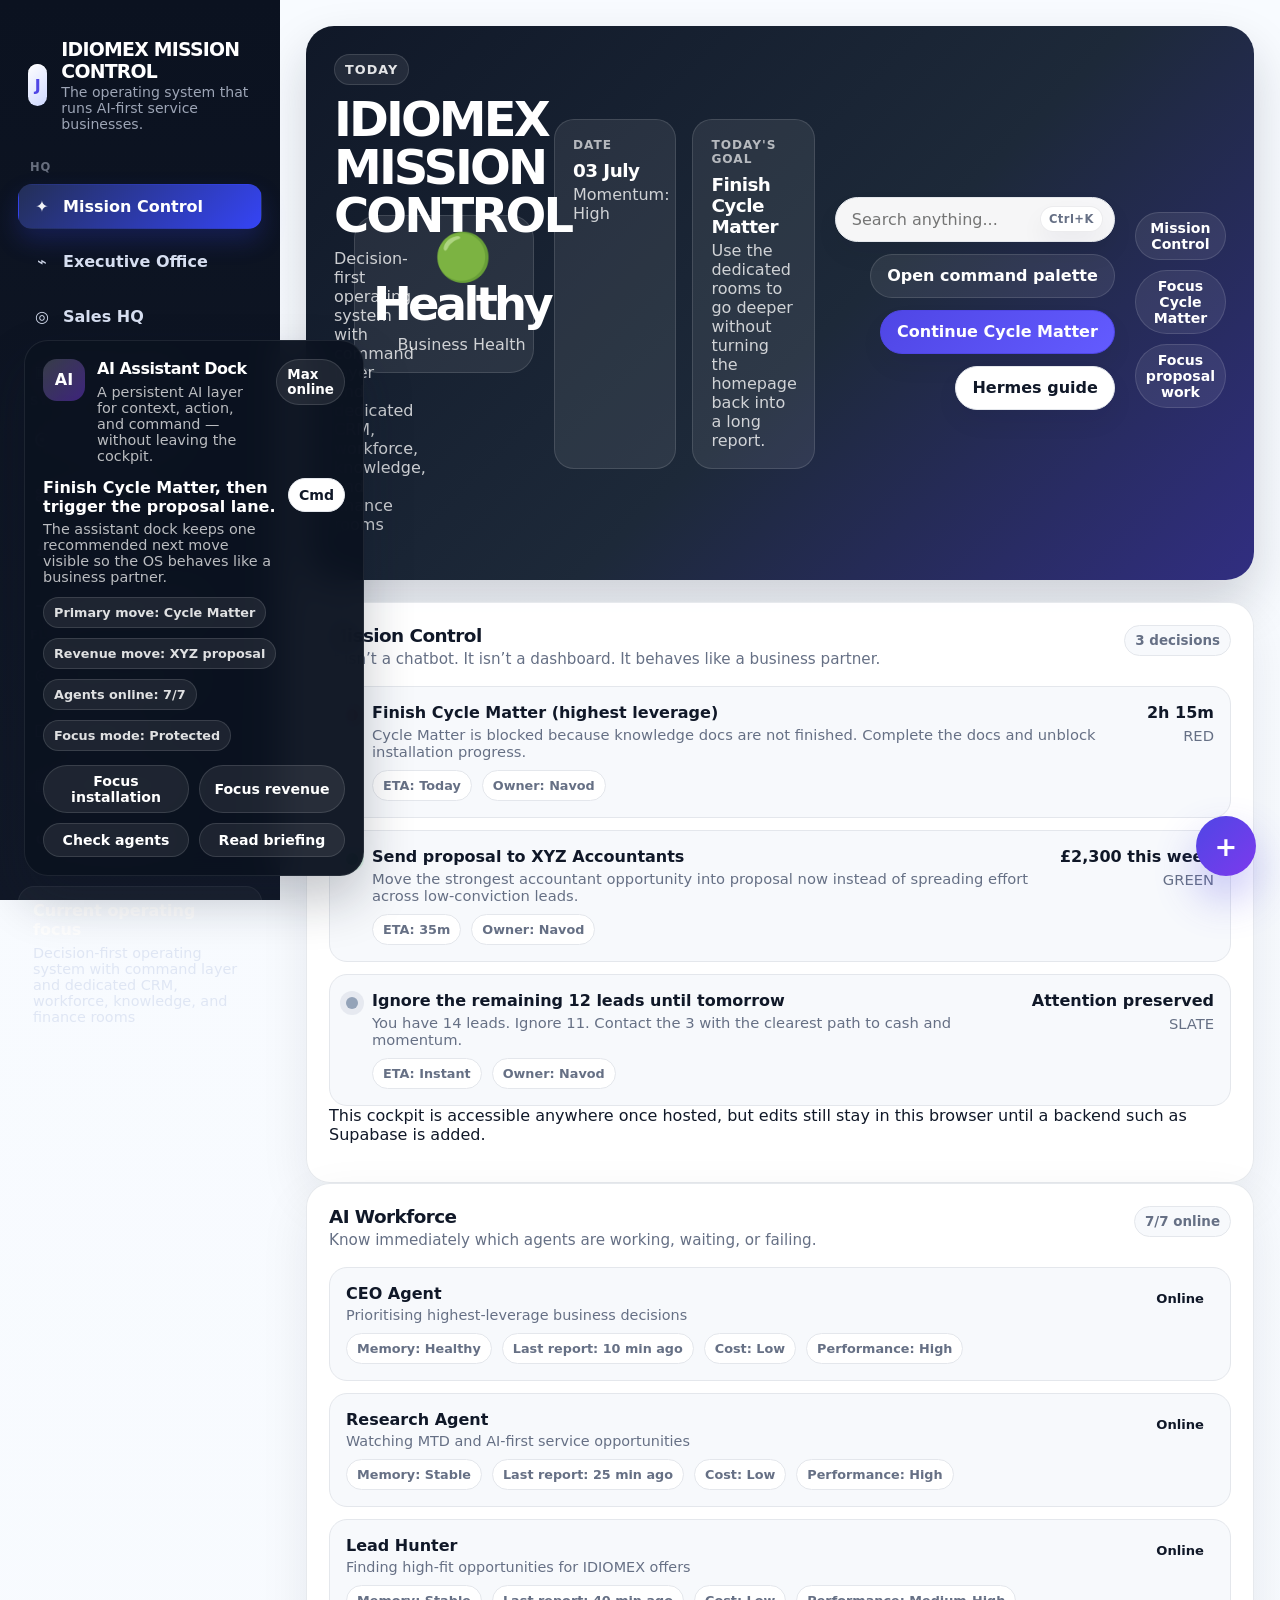
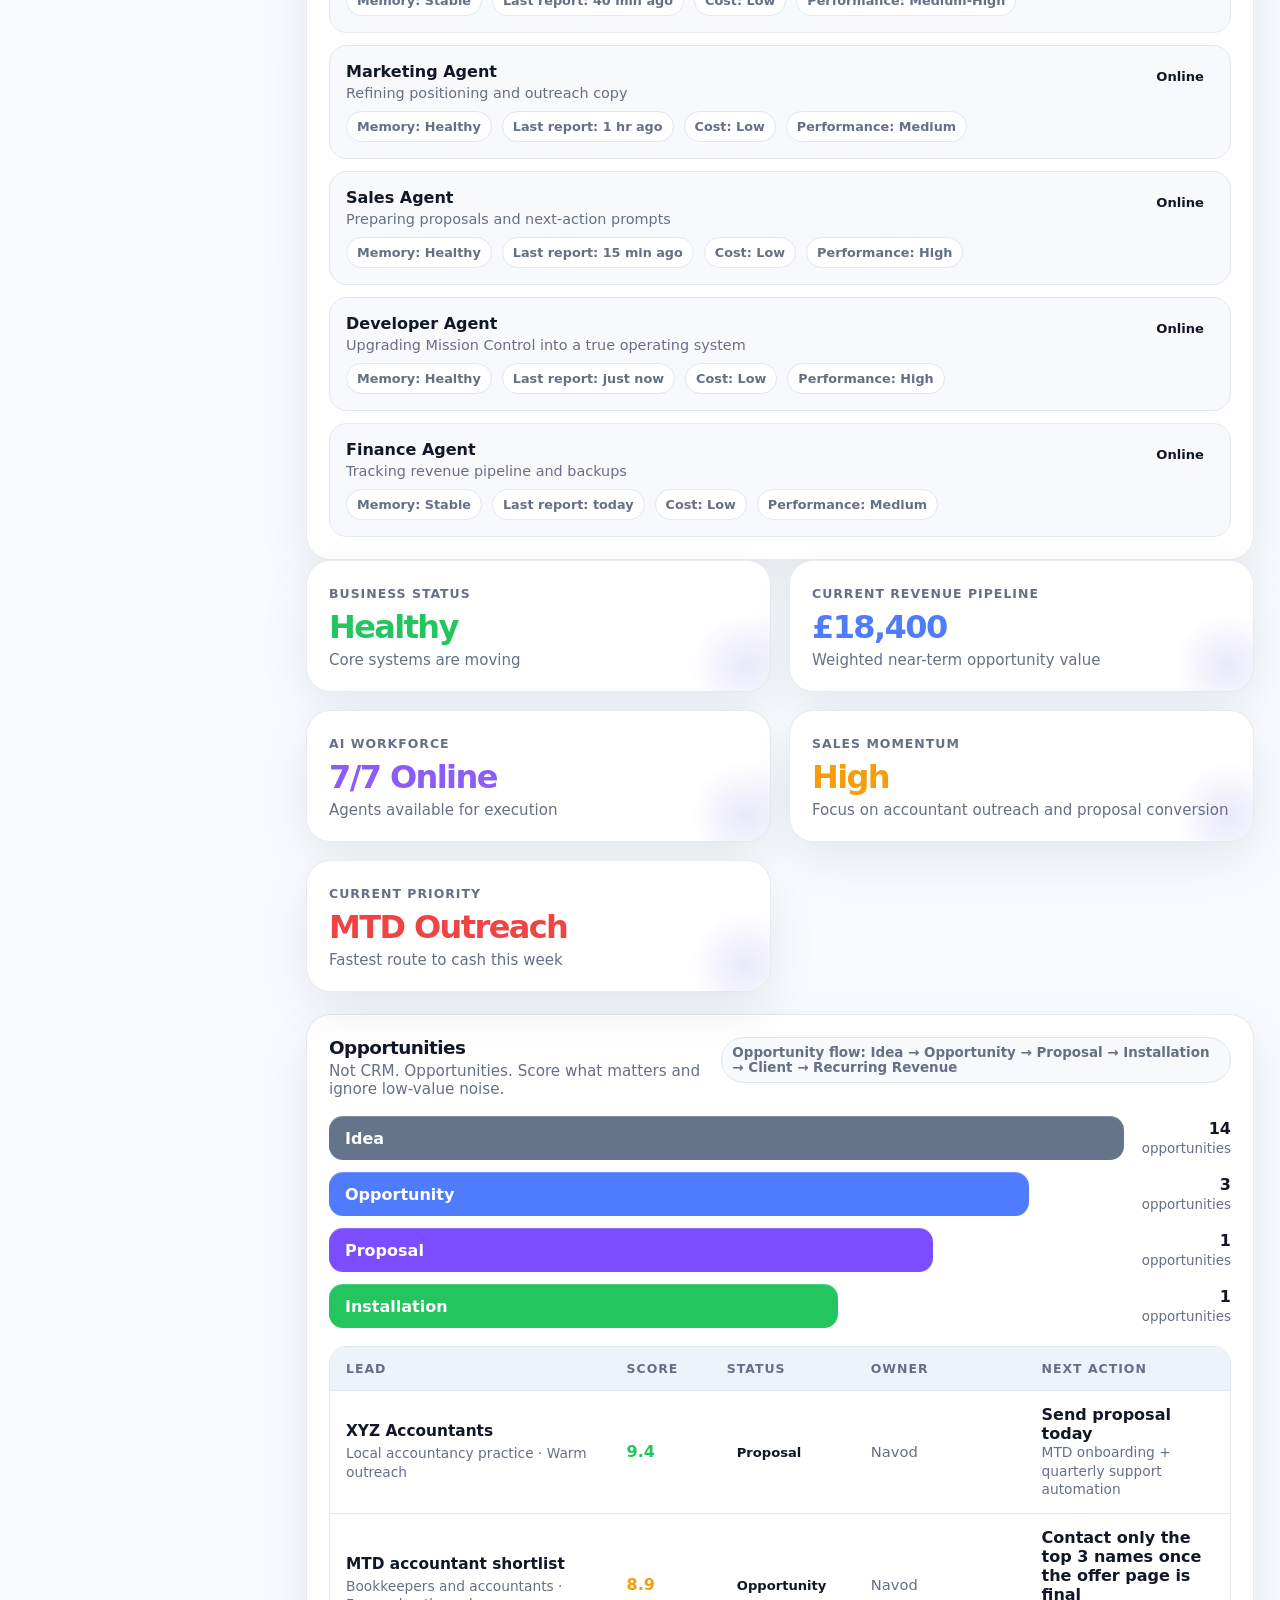
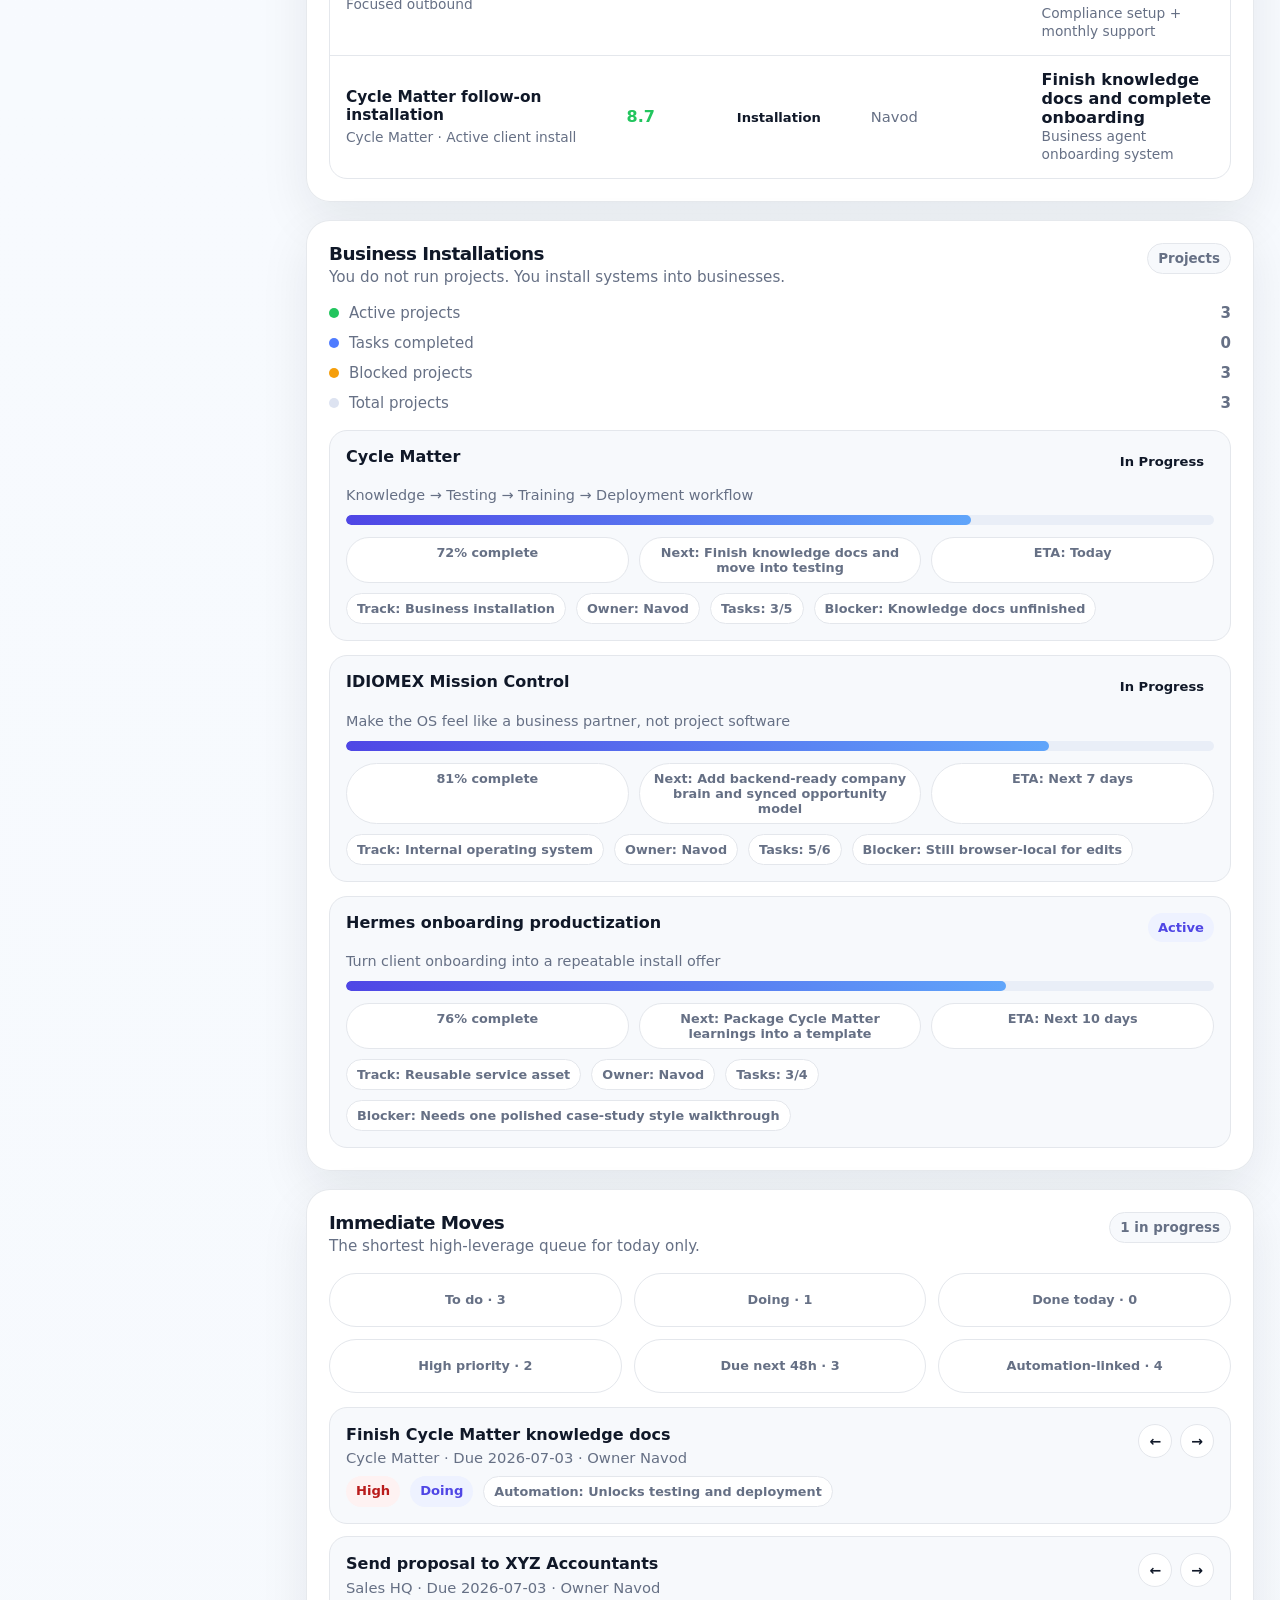
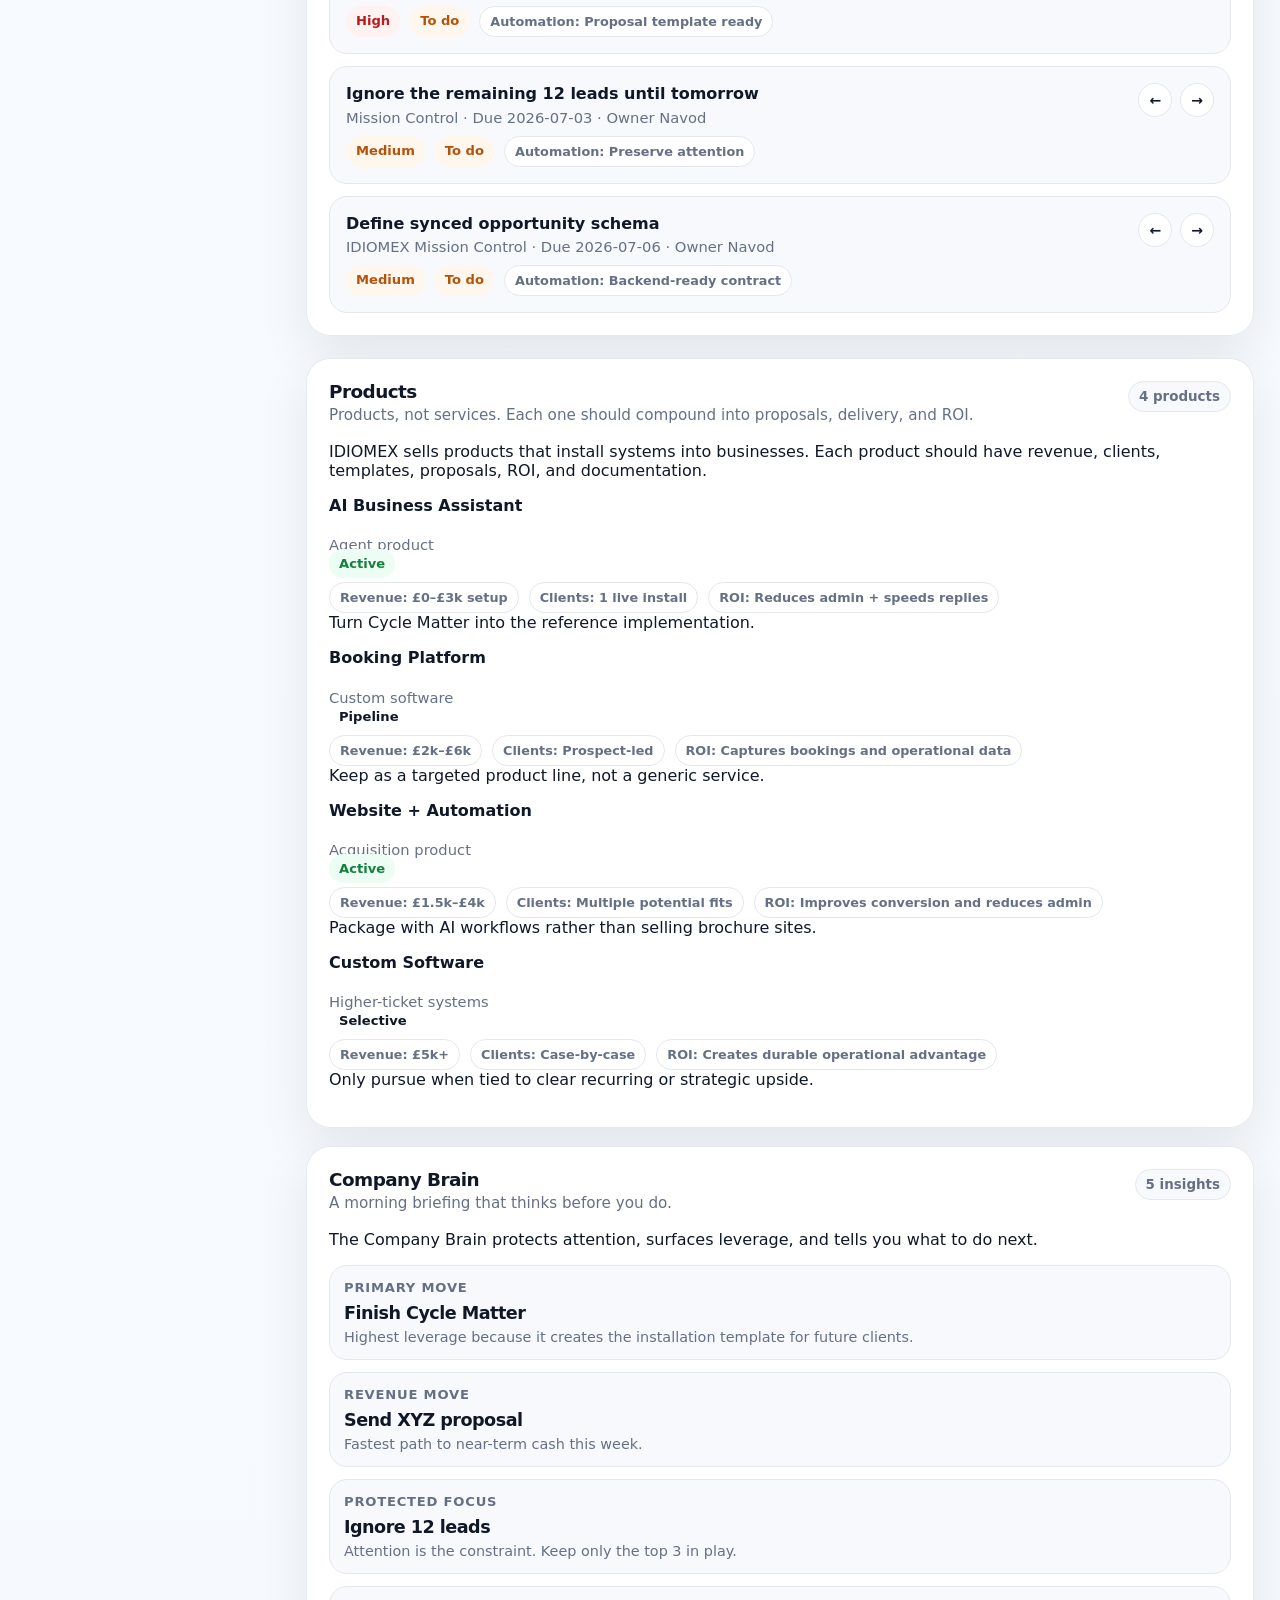
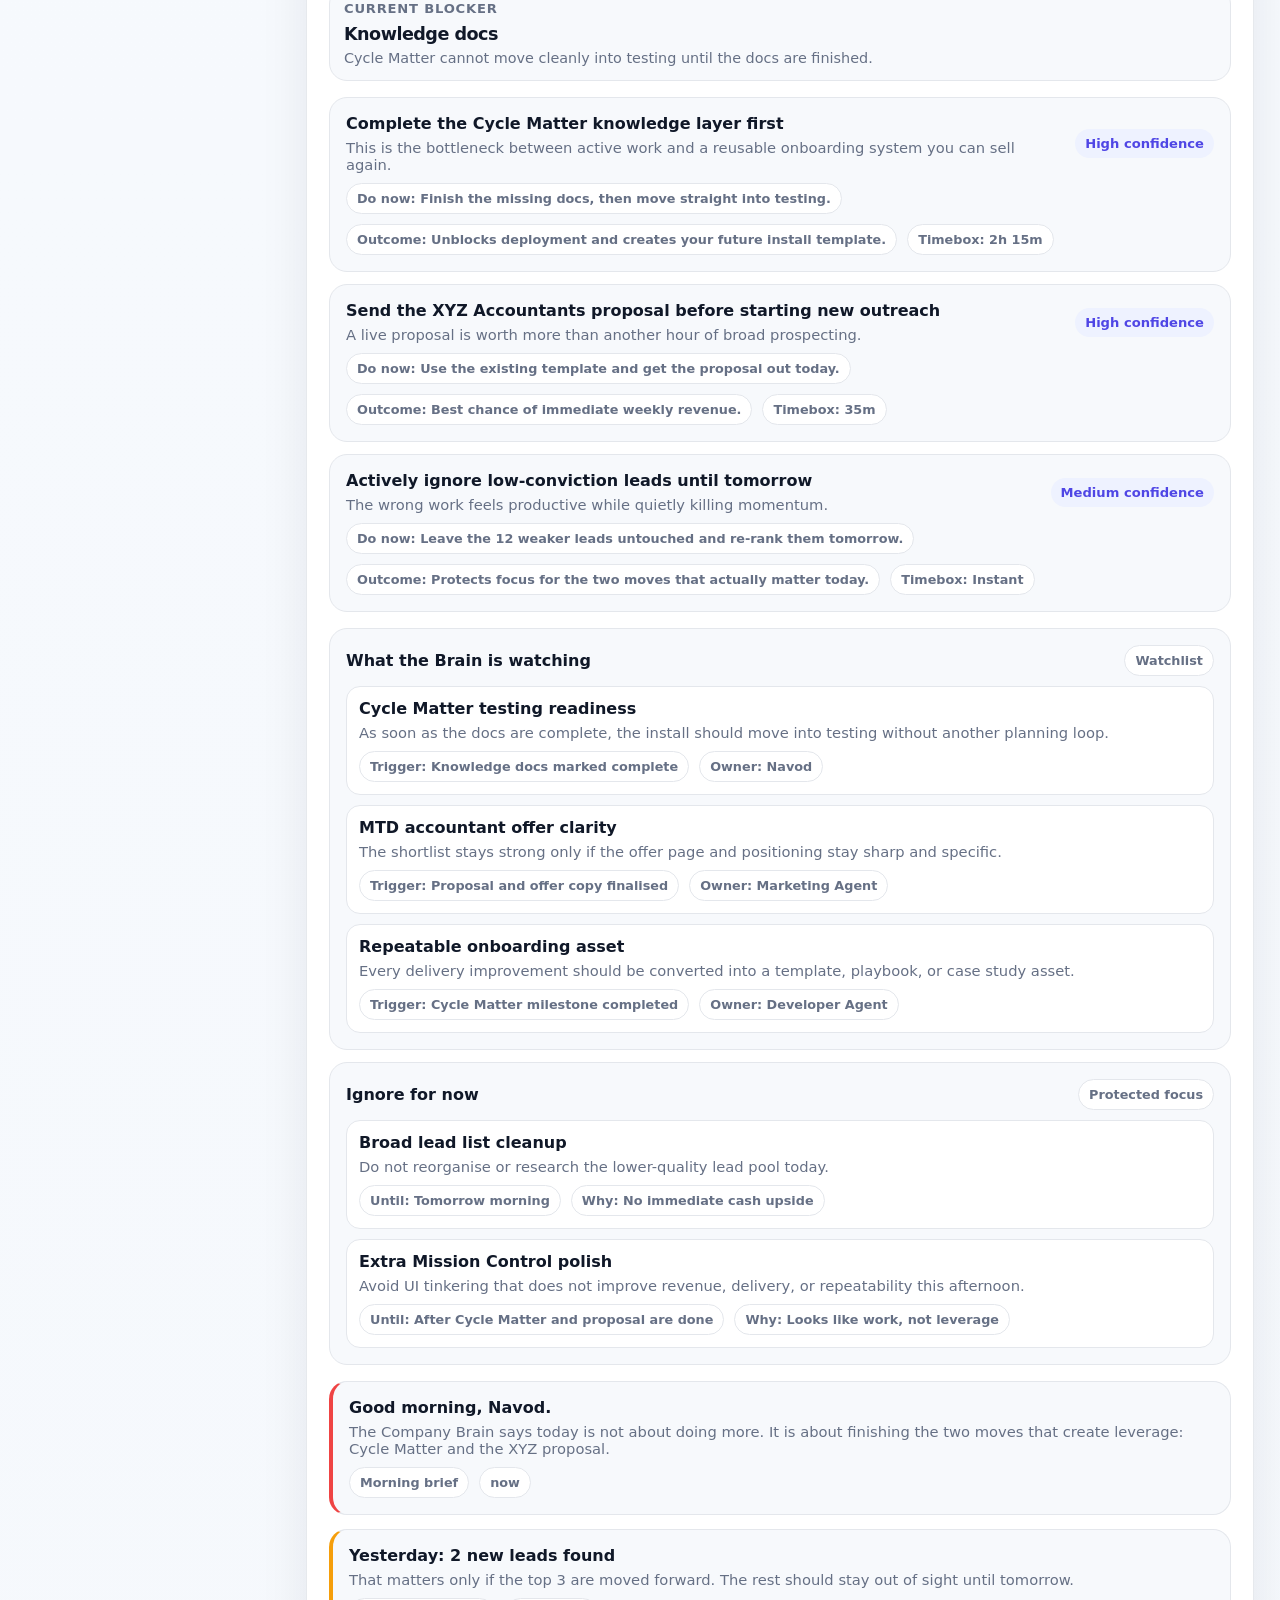
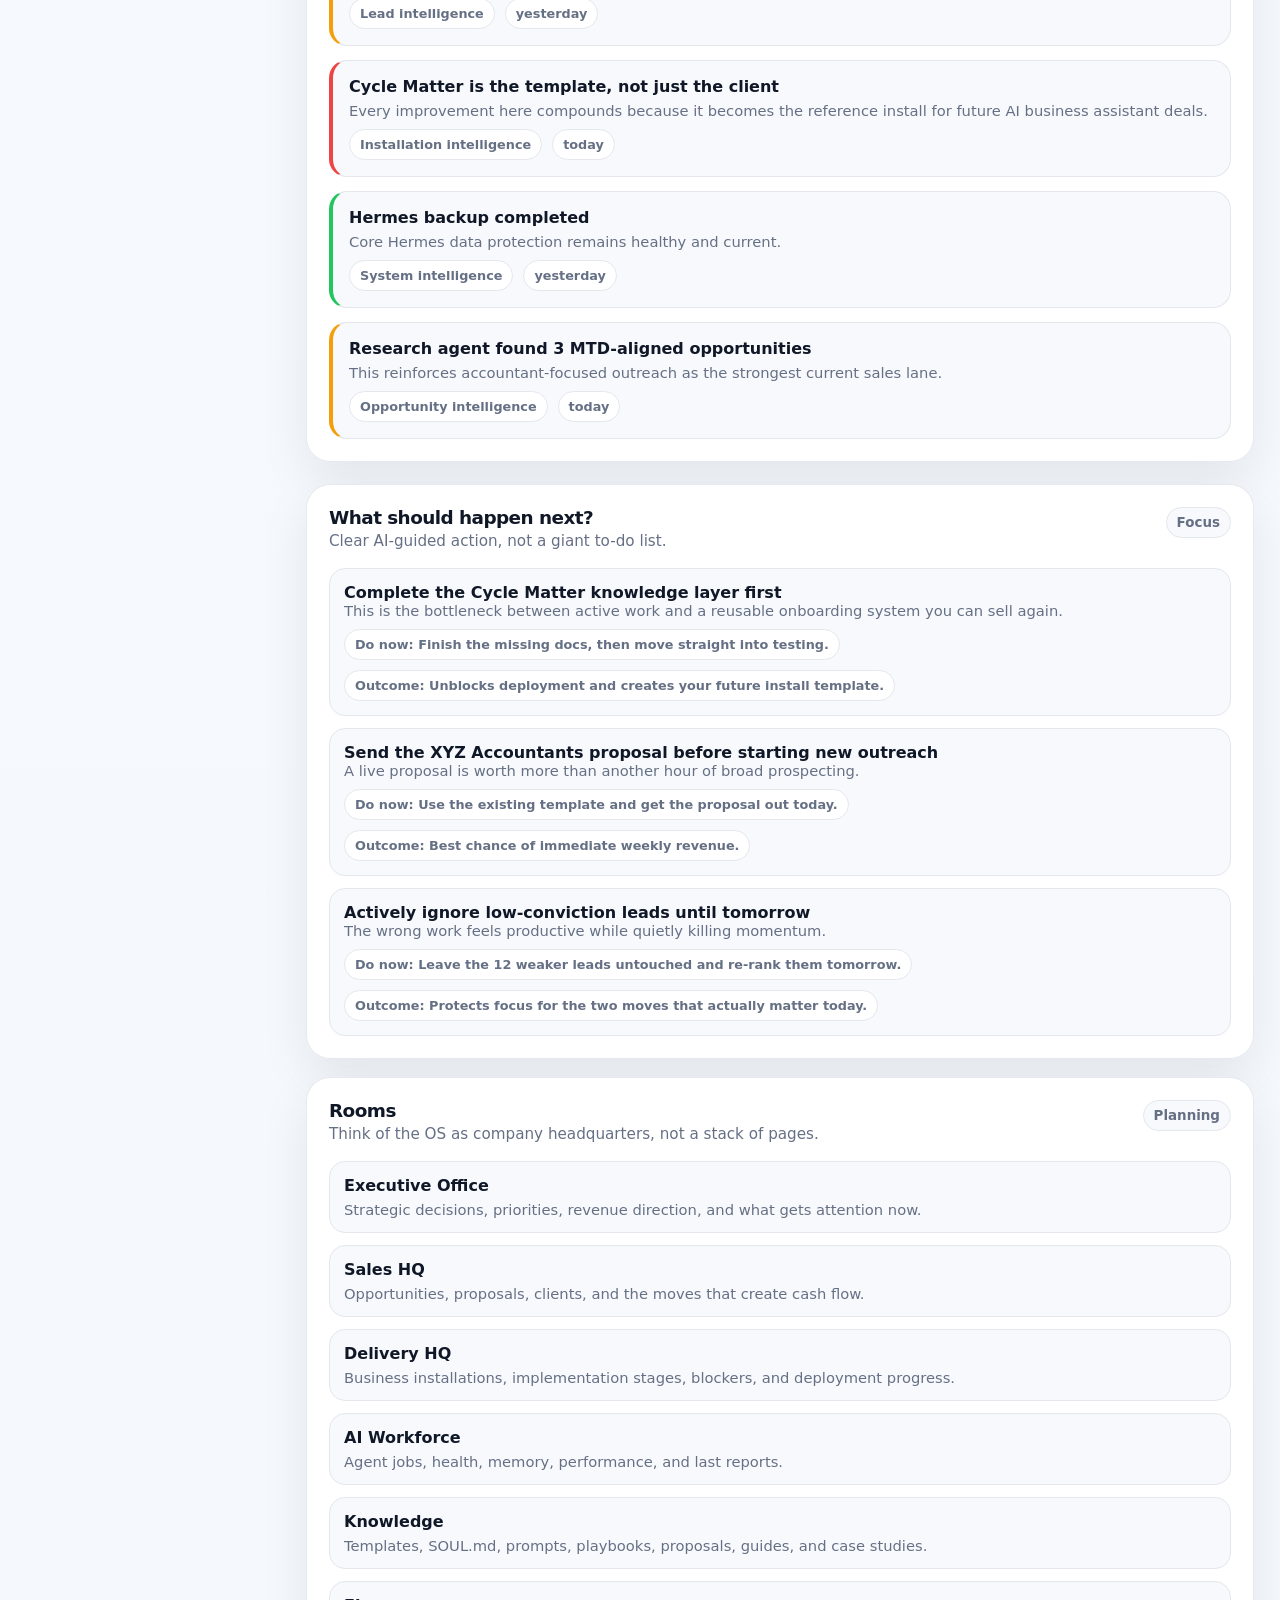
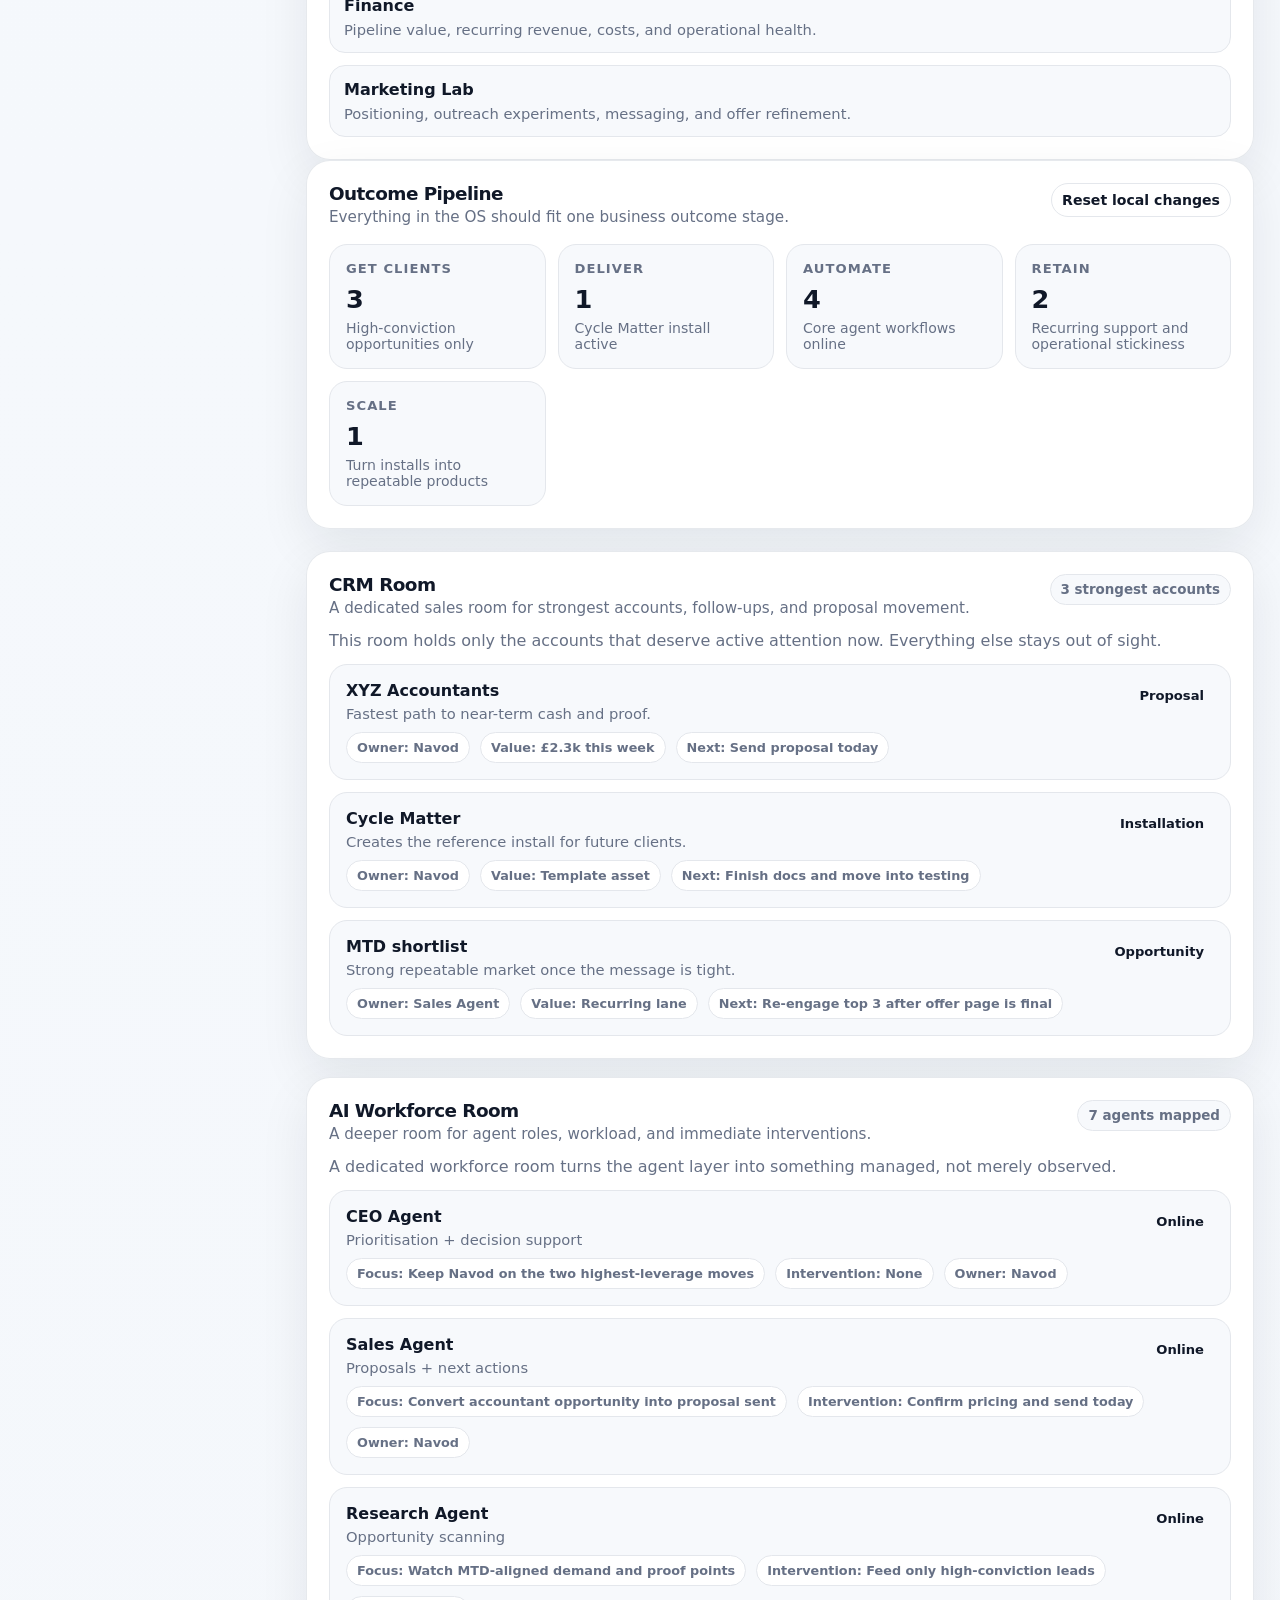
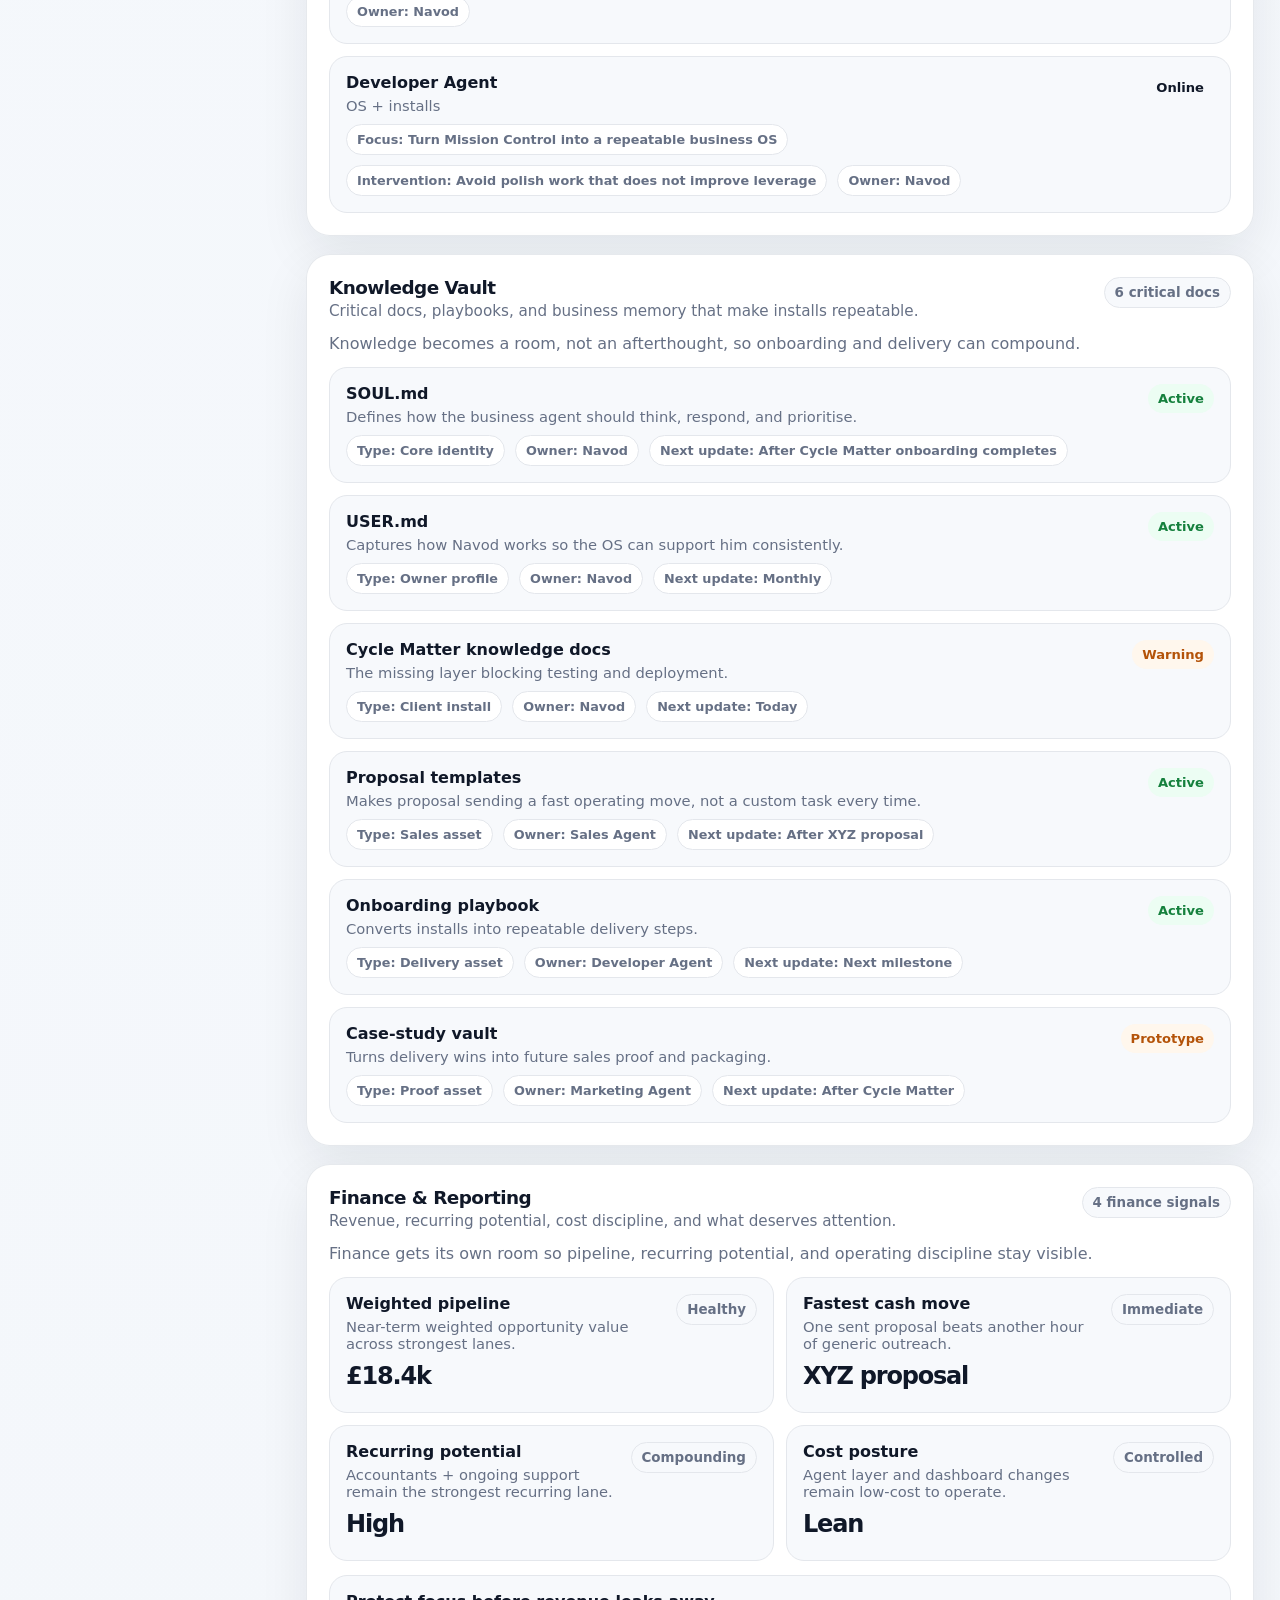
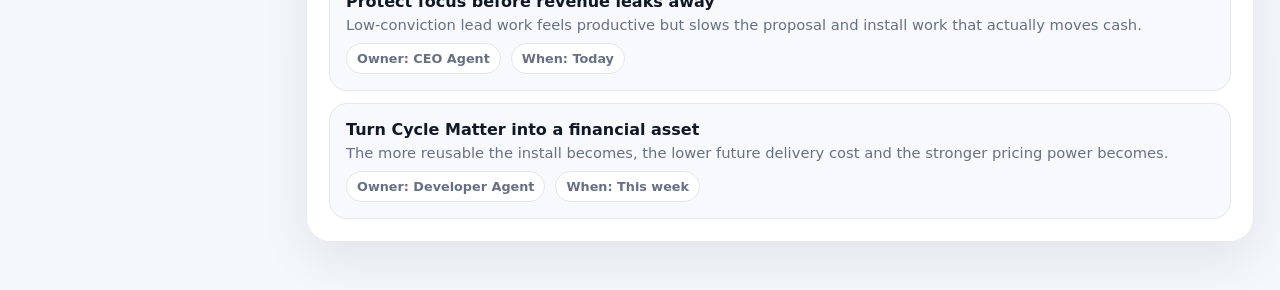
==== commit 76cecb95: "feat: add phase 4 dedicated rooms" ====
--- a/index.html
+++ b/index.html
@@ -1368,6 +1368,79 @@
       overflow: auto;
     }
 
+    .rooms-grid {
+      display: grid;
+      grid-template-columns: repeat(2, minmax(0, 1fr));
+      gap: 18px;
+      margin-bottom: 22px;
+    }
+
+    .room-surface {
+      min-height: 100%;
+    }
+
+    .room-stack,
+    .knowledge-doc-list,
+    .finance-metric-grid,
+    .room-note-list {
+      display: grid;
+      gap: 12px;
+    }
+
+    .room-card,
+    .knowledge-doc,
+    .finance-metric,
+    .room-note {
+      border: 1px solid var(--line);
+      border-radius: 18px;
+      background: var(--surface-soft);
+      padding: 16px;
+    }
+
+    .room-card-top,
+    .knowledge-doc-top,
+    .finance-metric-top {
+      display: flex;
+      justify-content: space-between;
+      gap: 12px;
+      align-items: flex-start;
+      margin-bottom: 10px;
+    }
+
+    .room-card h4,
+    .knowledge-doc h4,
+    .finance-metric h4,
+    .room-note h4 {
+      margin: 0 0 5px;
+      font-size: 1rem;
+    }
+
+    .room-card p,
+    .knowledge-doc p,
+    .finance-metric p,
+    .room-note p {
+      margin: 0;
+      color: var(--muted);
+      font-size: 0.92rem;
+    }
+
+    .finance-metric-grid {
+      grid-template-columns: repeat(2, minmax(0, 1fr));
+      margin-bottom: 14px;
+    }
+
+    .finance-metric strong {
+      display: block;
+      font-size: 1.5rem;
+      letter-spacing: -0.05em;
+      margin-bottom: 6px;
+    }
+
+    .room-surface .section-subnote {
+      margin: -4px 0 14px;
+      color: var(--muted);
+    }
+
     @media (max-width: 1280px) {
       .grid-kpis { grid-template-columns: repeat(2, minmax(0, 1fr)); }
       .board-grid,
@@ -1375,7 +1448,8 @@
       .focus-grid,
       .executive-grid,
       .brain-subgrid,
-      .brain-summary-grid { grid-template-columns: 1fr; }
+      .brain-summary-grid,
+      .rooms-grid { grid-template-columns: 1fr; }
       .executive-cards { grid-template-columns: 1fr 1fr; }
       .executive-panels { grid-template-columns: 1fr; }
     }
@@ -1402,7 +1476,8 @@
       .kanban-summary-grid,
       .task-summary-grid,
       .project-milestone-grid,
-      .assistant-actions { grid-template-columns: 1fr; }
+      .assistant-actions,
+      .finance-metric-grid { grid-template-columns: 1fr; }
       .crm-header,
       .crm-row { grid-template-columns: 1fr; }
       .task-row,
@@ -1621,6 +1696,58 @@
           <div id="kanban-grid" class="kanban-grid" style="display:none;"></div>
         </article>
       </section>
+
+      <section class="rooms-grid">
+        <article class="card room-surface" id="crm-room">
+          <div class="section-head">
+            <div>
+              <h3>CRM Room</h3>
+              <p>A dedicated sales room for strongest accounts, follow-ups, and proposal movement.</p>
+            </div>
+            <span class="pill" id="crm-room-pill">Loading…</span>
+          </div>
+          <p class="section-subnote" id="crm-room-summary">Loading CRM room summary…</p>
+          <div id="crm-room-list" class="room-stack"></div>
+        </article>
+
+        <article class="card room-surface" id="workforce-room">
+          <div class="section-head">
+            <div>
+              <h3>AI Workforce Room</h3>
+              <p>A deeper room for agent roles, workload, and immediate interventions.</p>
+            </div>
+            <span class="pill" id="workforce-room-pill">Loading…</span>
+          </div>
+          <p class="section-subnote" id="workforce-room-summary">Loading workforce room summary…</p>
+          <div id="workforce-room-list" class="room-stack"></div>
+        </article>
+
+        <article class="card room-surface" id="knowledge-room">
+          <div class="section-head">
+            <div>
+              <h3>Knowledge Vault</h3>
+              <p>Critical docs, playbooks, and business memory that make installs repeatable.</p>
+            </div>
+            <span class="pill" id="knowledge-room-pill">Loading…</span>
+          </div>
+          <p class="section-subnote" id="knowledge-room-summary">Loading knowledge vault summary…</p>
+          <div id="knowledge-doc-list" class="knowledge-doc-list"></div>
+        </article>
+
+        <article class="card room-surface" id="finance-room">
+          <div class="section-head">
+            <div>
+              <h3>Finance & Reporting</h3>
+              <p>Revenue, recurring potential, cost discipline, and what deserves attention.</p>
+            </div>
+            <span class="pill" id="finance-room-pill">Loading…</span>
+          </div>
+          <p class="section-subnote" id="finance-room-summary">Loading finance room summary…</p>
+          <div id="finance-metric-grid" class="finance-metric-grid"></div>
+          <div id="finance-note-list" class="room-note-list"></div>
+        </article>
+      </section>
+
     </main>
   </div>
 
@@ -1754,6 +1881,7 @@
       renderKanban();
       renderActivity();
       renderFocus();
+      renderDedicatedRooms();
       renderAssistantDock();
       renderQuickActions();
       renderCommandPalette();
@@ -2083,6 +2211,113 @@
       `).join('') : '<div class="empty">No company-brain items loaded.</div>';
     }
 
+
+    function renderDedicatedRooms() {
+      renderCRMRoom();
+      renderWorkforceRoom();
+      renderKnowledgeRoom();
+      renderFinanceRoom();
+    }
+
+    function renderCRMRoom() {
+      const room = state.data.crm_room || {};
+      const accounts = filterItems(room.accounts || [], ['name', 'owner', 'next_action', 'why_it_matters']);
+      document.getElementById('crm-room-pill').textContent = room.pill || `${accounts.length} accounts`;
+      document.getElementById('crm-room-summary').textContent = room.summary || 'No CRM room summary loaded.';
+      document.getElementById('crm-room-list').innerHTML = accounts.length ? accounts.map(item => `
+        <article class="room-card">
+          <div class="room-card-top">
+            <div>
+              <h4>${escapeHtml(item.name || 'Account')}</h4>
+              <p>${escapeHtml(item.why_it_matters || '')}</p>
+            </div>
+            <span class="status-badge status-${escapeHtml(String(item.stage || '').toLowerCase().replace(/\s+/g, '-'))}">${escapeHtml(item.stage || 'Live')}</span>
+          </div>
+          <div class="mini-meta">
+            ${item.owner ? `<span class="mini-chip">Owner: ${escapeHtml(item.owner)}</span>` : ''}
+            ${item.value ? `<span class="mini-chip">Value: ${escapeHtml(item.value)}</span>` : ''}
+            ${item.next_action ? `<span class="mini-chip">Next: ${escapeHtml(item.next_action)}</span>` : ''}
+          </div>
+        </article>
+      `).join('') : '<div class="empty">No CRM room items loaded.</div>';
+    }
+
+    function renderWorkforceRoom() {
+      const room = state.data.workforce_room || {};
+      const agents = filterItems(room.agents || [], ['name', 'role', 'current_focus', 'intervention']);
+      document.getElementById('workforce-room-pill').textContent = room.pill || `${agents.length} agents`;
+      document.getElementById('workforce-room-summary').textContent = room.summary || 'No workforce room summary loaded.';
+      document.getElementById('workforce-room-list').innerHTML = agents.length ? agents.map(item => `
+        <article class="room-card">
+          <div class="room-card-top">
+            <div>
+              <h4>${escapeHtml(item.name || 'Agent')}</h4>
+              <p>${escapeHtml(item.role || '')}</p>
+            </div>
+            <span class="status-badge status-${escapeHtml(String(item.status || '').toLowerCase().replace(/\s+/g, '-'))}">${escapeHtml(item.status || 'Online')}</span>
+          </div>
+          <div class="mini-meta">
+            ${item.current_focus ? `<span class="mini-chip">Focus: ${escapeHtml(item.current_focus)}</span>` : ''}
+            ${item.intervention ? `<span class="mini-chip">Intervention: ${escapeHtml(item.intervention)}</span>` : ''}
+            ${item.owner ? `<span class="mini-chip">Owner: ${escapeHtml(item.owner)}</span>` : ''}
+          </div>
+        </article>
+      `).join('') : '<div class="empty">No workforce room items loaded.</div>';
+    }
+
+    function renderKnowledgeRoom() {
+      const room = state.data.knowledge_room || {};
+      const docs = filterItems(room.docs || [], ['title', 'type', 'purpose', 'status']);
+      document.getElementById('knowledge-room-pill').textContent = room.pill || `${docs.length} docs`;
+      document.getElementById('knowledge-room-summary').textContent = room.summary || 'No knowledge summary loaded.';
+      document.getElementById('knowledge-doc-list').innerHTML = docs.length ? docs.map(doc => `
+        <article class="knowledge-doc">
+          <div class="knowledge-doc-top">
+            <div>
+              <h4>${escapeHtml(doc.title || 'Document')}</h4>
+              <p>${escapeHtml(doc.purpose || '')}</p>
+            </div>
+            <span class="status-badge status-${escapeHtml(String(doc.status || '').toLowerCase().replace(/\s+/g, '-'))}">${escapeHtml(doc.status || 'Live')}</span>
+          </div>
+          <div class="mini-meta">
+            ${doc.type ? `<span class="mini-chip">Type: ${escapeHtml(doc.type)}</span>` : ''}
+            ${doc.owner ? `<span class="mini-chip">Owner: ${escapeHtml(doc.owner)}</span>` : ''}
+            ${doc.next_update ? `<span class="mini-chip">Next update: ${escapeHtml(doc.next_update)}</span>` : ''}
+          </div>
+        </article>
+      `).join('') : '<div class="empty">No knowledge docs loaded.</div>';
+    }
+
+    function renderFinanceRoom() {
+      const room = state.data.finance_room || {};
+      const metrics = room.metrics || [];
+      const notes = room.notes || [];
+      document.getElementById('finance-room-pill').textContent = room.pill || `${metrics.length} finance signals`;
+      document.getElementById('finance-room-summary').textContent = room.summary || 'No finance summary loaded.';
+      document.getElementById('finance-metric-grid').innerHTML = metrics.length ? metrics.map(item => `
+        <article class="finance-metric">
+          <div class="finance-metric-top">
+            <div>
+              <h4>${escapeHtml(item.label || 'Metric')}</h4>
+              <p>${escapeHtml(item.note || '')}</p>
+            </div>
+            ${item.tone ? `<span class="pill">${escapeHtml(item.tone)}</span>` : ''}
+          </div>
+          <strong>${escapeHtml(item.value || '—')}</strong>
+        </article>
+      `).join('') : '<div class="empty">No finance metrics loaded.</div>';
+      document.getElementById('finance-note-list').innerHTML = notes.length ? notes.map(item => `
+        <article class="room-note">
+          <h4>${escapeHtml(item.title || 'Finance note')}</h4>
+          <p>${escapeHtml(item.detail || '')}</p>
+          <div class="mini-meta">
+            ${item.owner ? `<span class="mini-chip">Owner: ${escapeHtml(item.owner)}</span>` : ''}
+            ${item.when ? `<span class="mini-chip">When: ${escapeHtml(item.when)}</span>` : ''}
+          </div>
+        </article>
+      `).join('') : '<div class="empty">No finance notes loaded.</div>';
+    }
+
     function renderFocus() {
       const focusItems = state.data.focus?.today || state.data.company_brain?.recommendations || [];
       document.getElementById('focus-list').innerHTML = focusItems.length ? focusItems.map(item => {
@@ -2264,11 +2499,11 @@
         'Executive Office': 'executive',
         'Sales HQ': 'dashboard',
         'Delivery HQ': 'projects',
-        'AI Workforce': 'agents',
-        'Knowledge': 'activity',
-        'Finance': 'kpis',
+        'AI Workforce': 'workforce-room',
+        'Knowledge': 'knowledge-room',
+        'Finance': 'finance-room',
         'Marketing Lab': 'automation',
-        'Opportunities': 'dashboard',
+        'Opportunities': 'crm-room',
         'Products': 'automation',
         'Installations': 'projects',
         'Intelligence': 'activity',
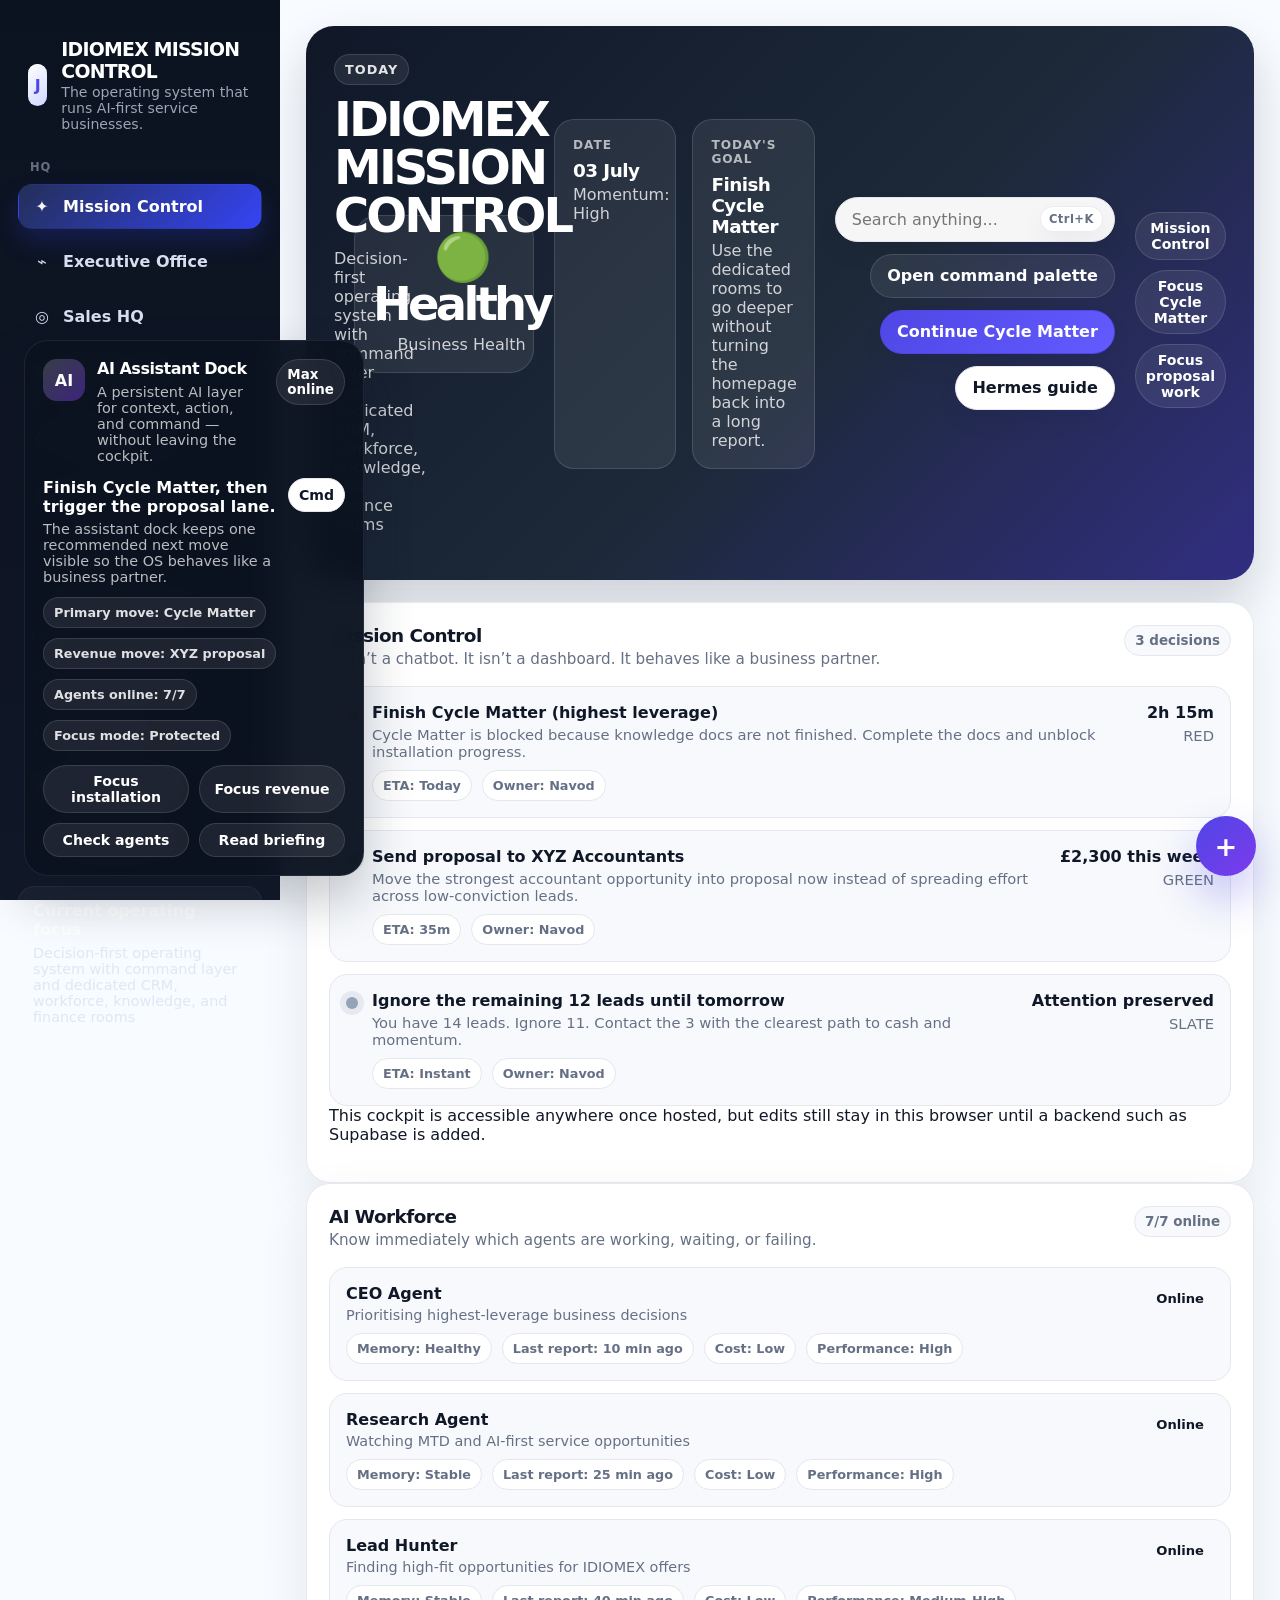
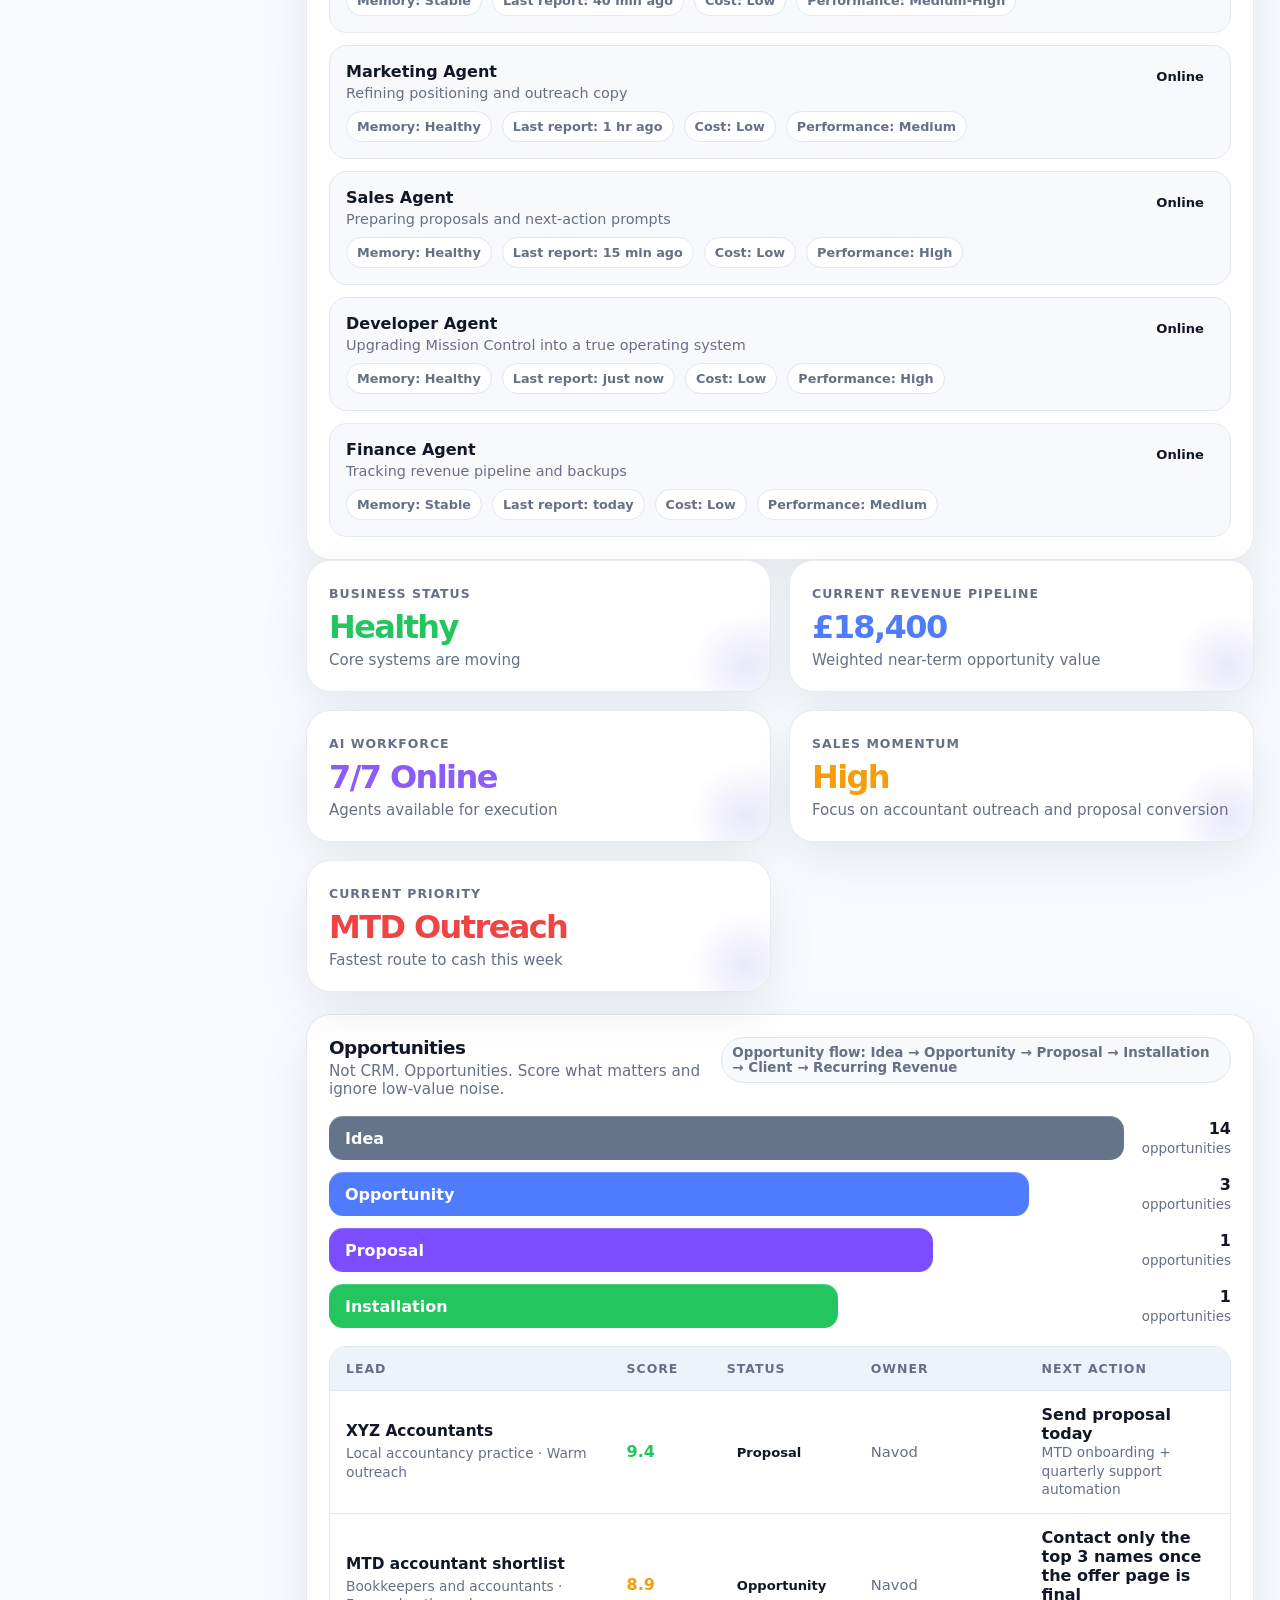
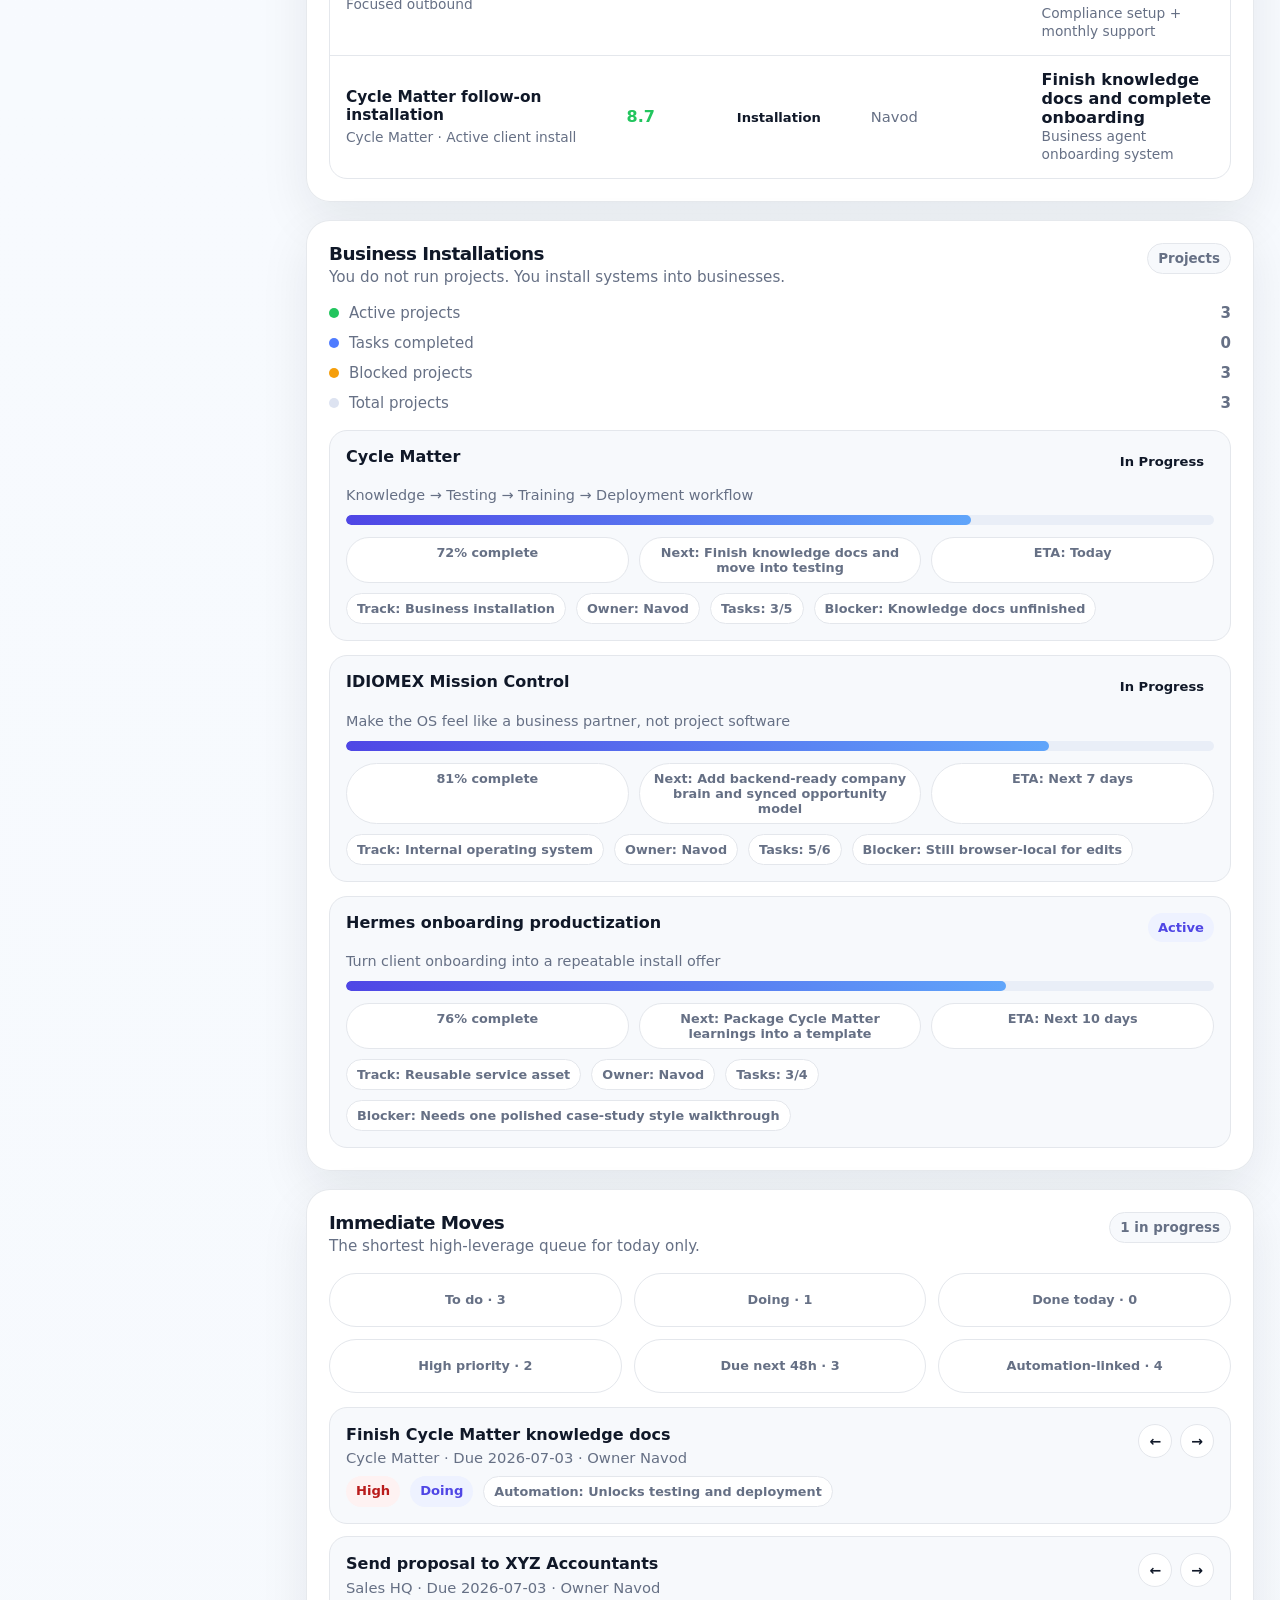
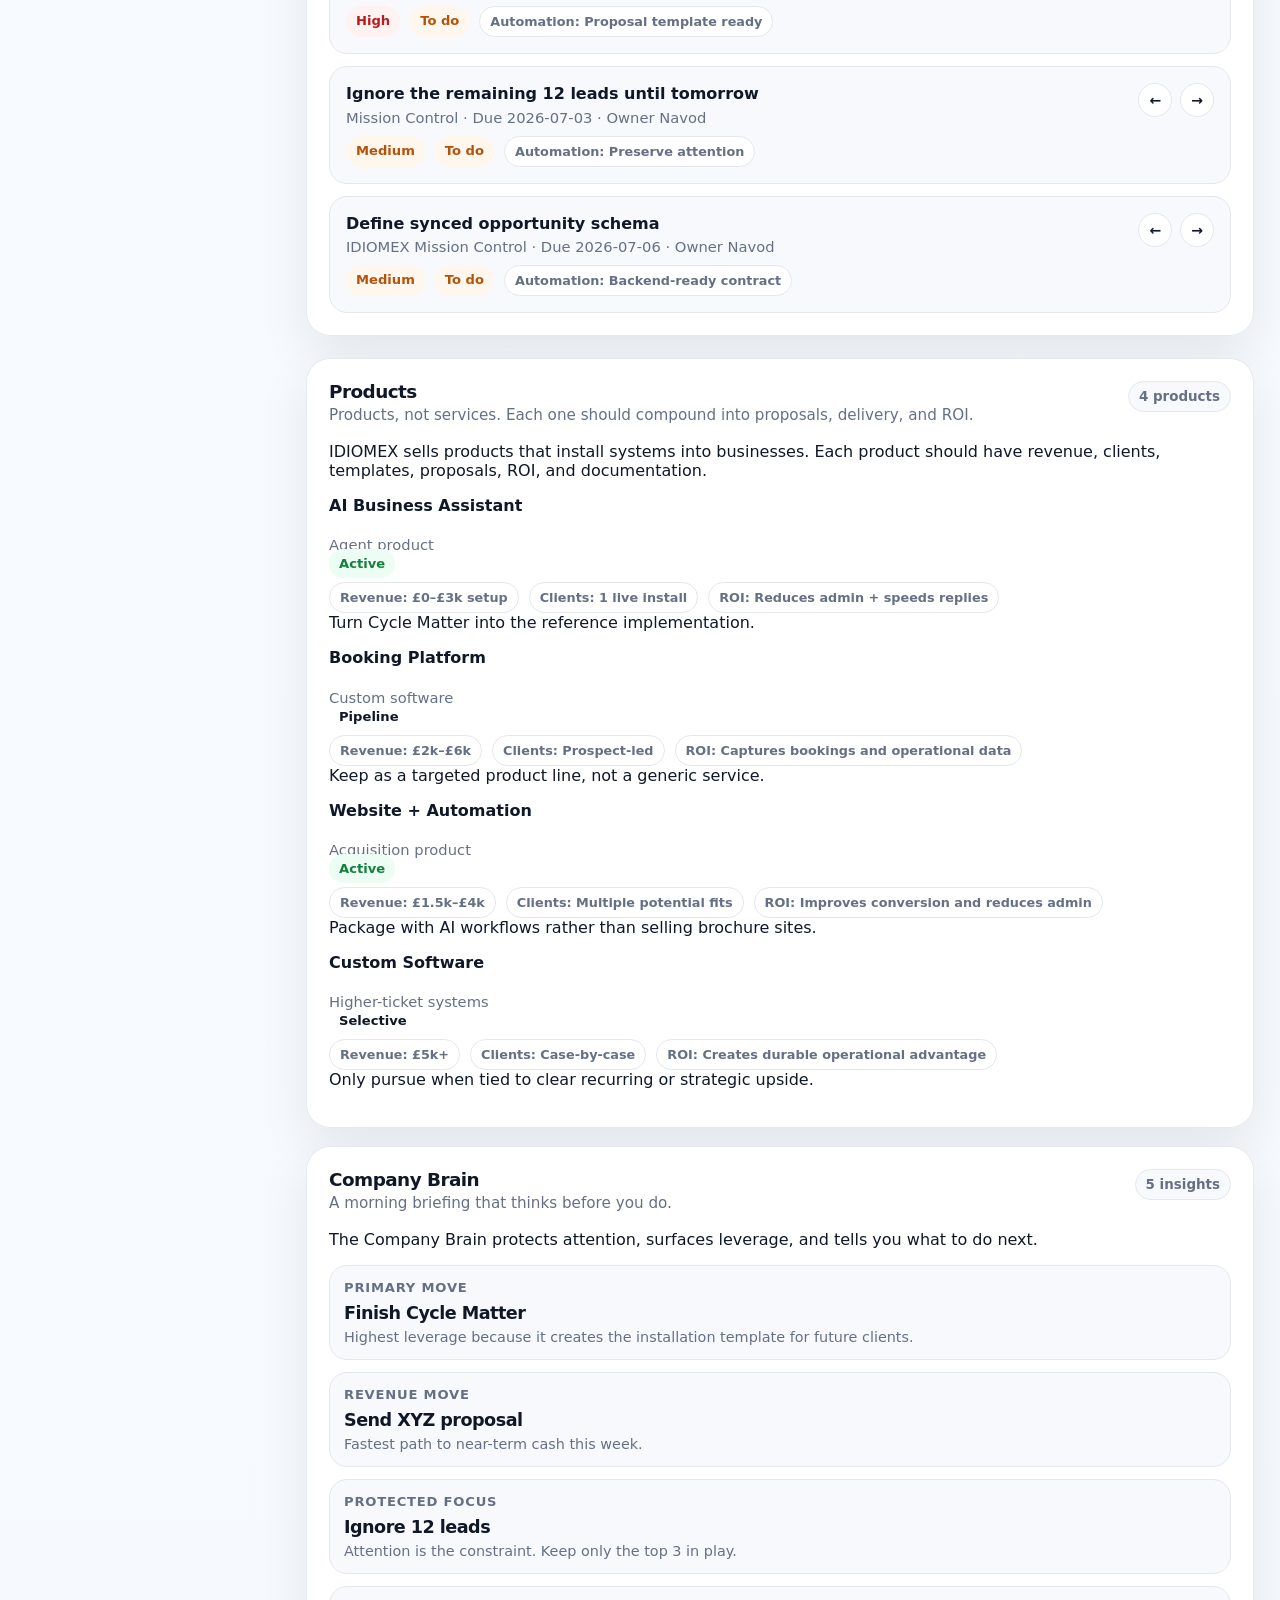
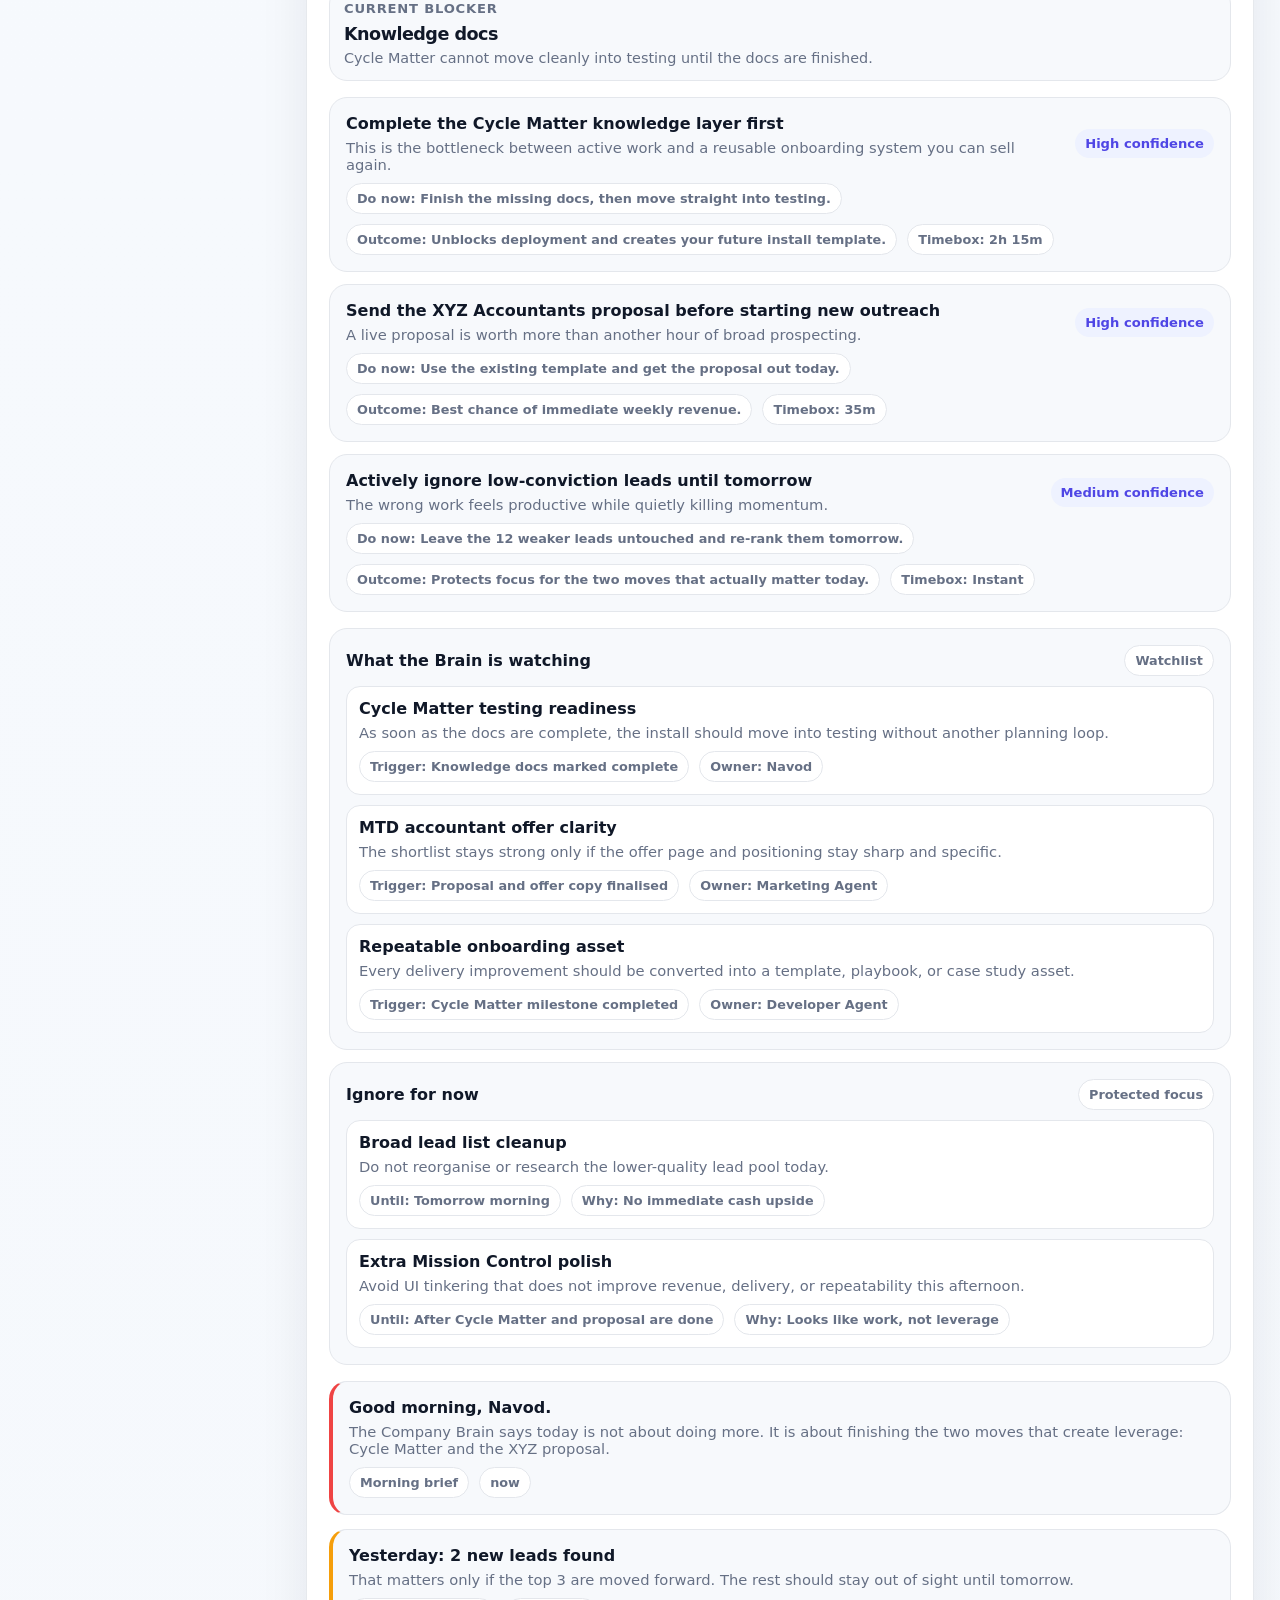
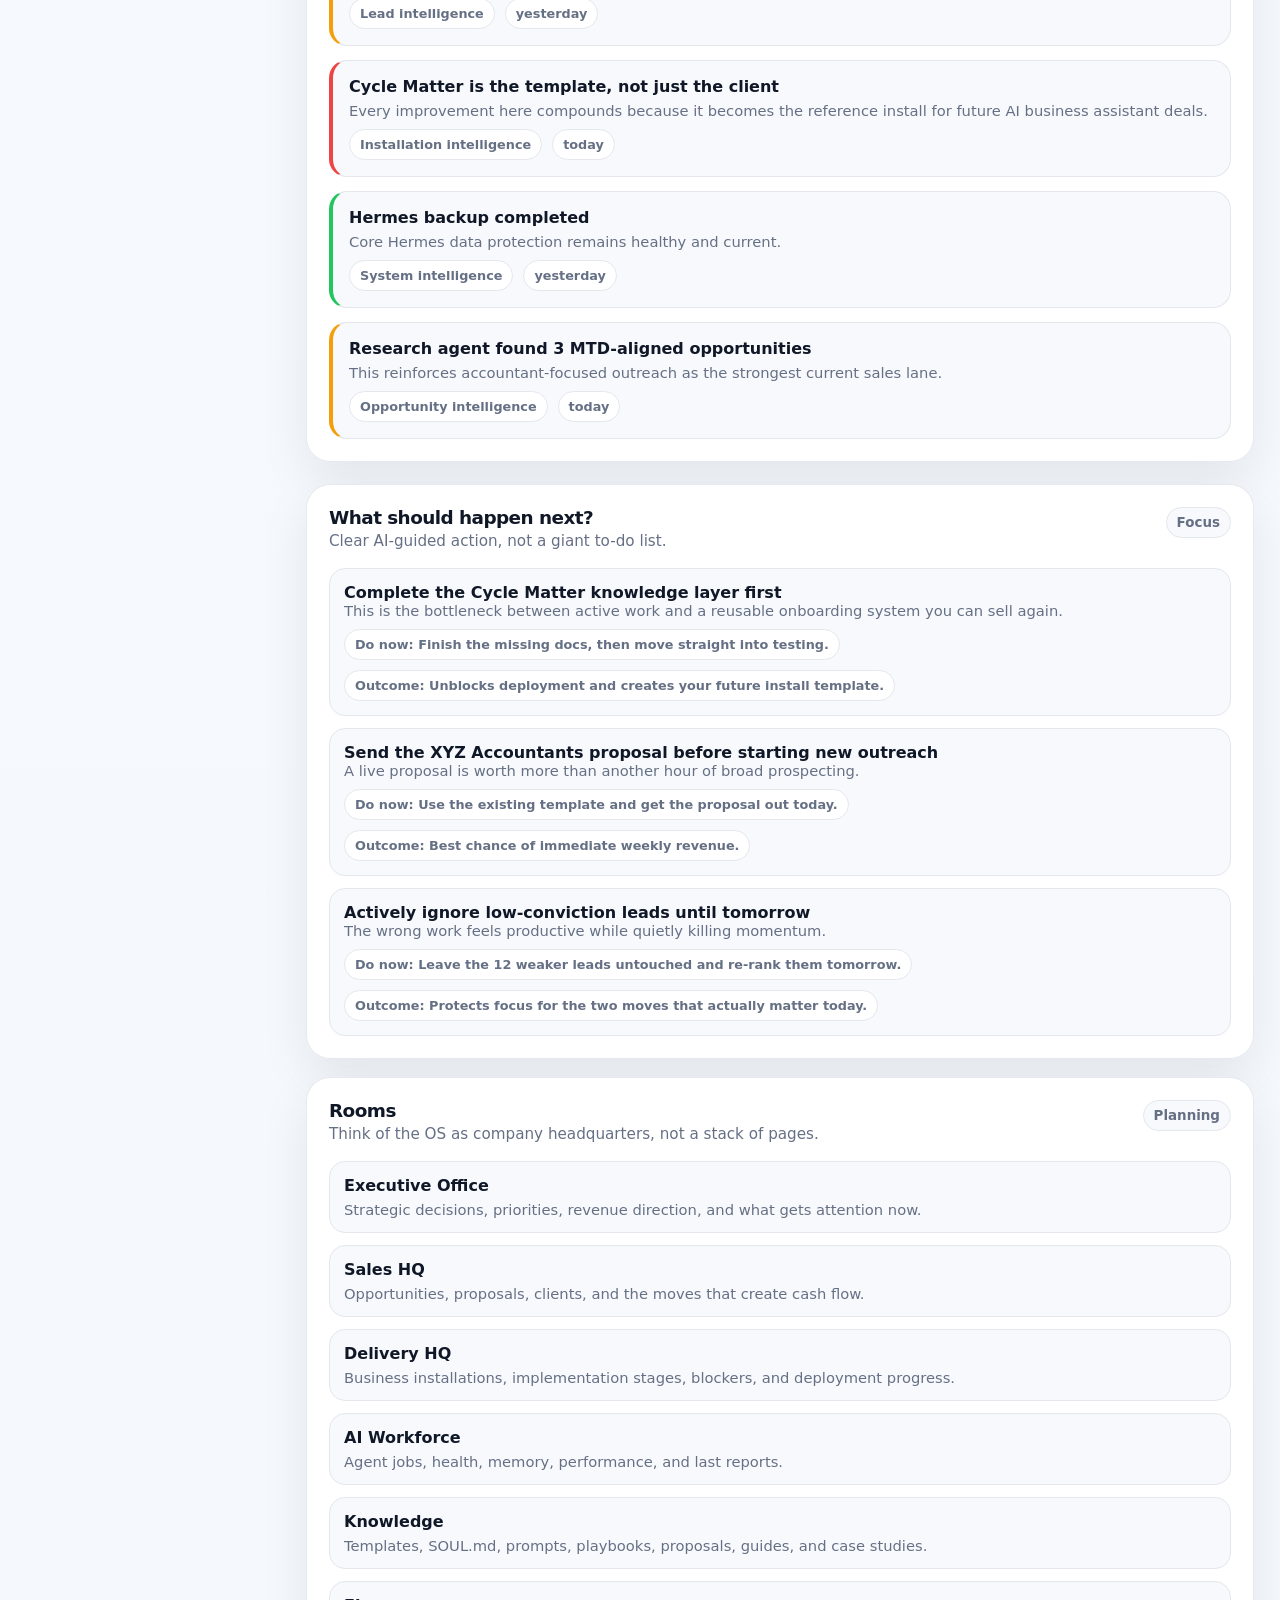
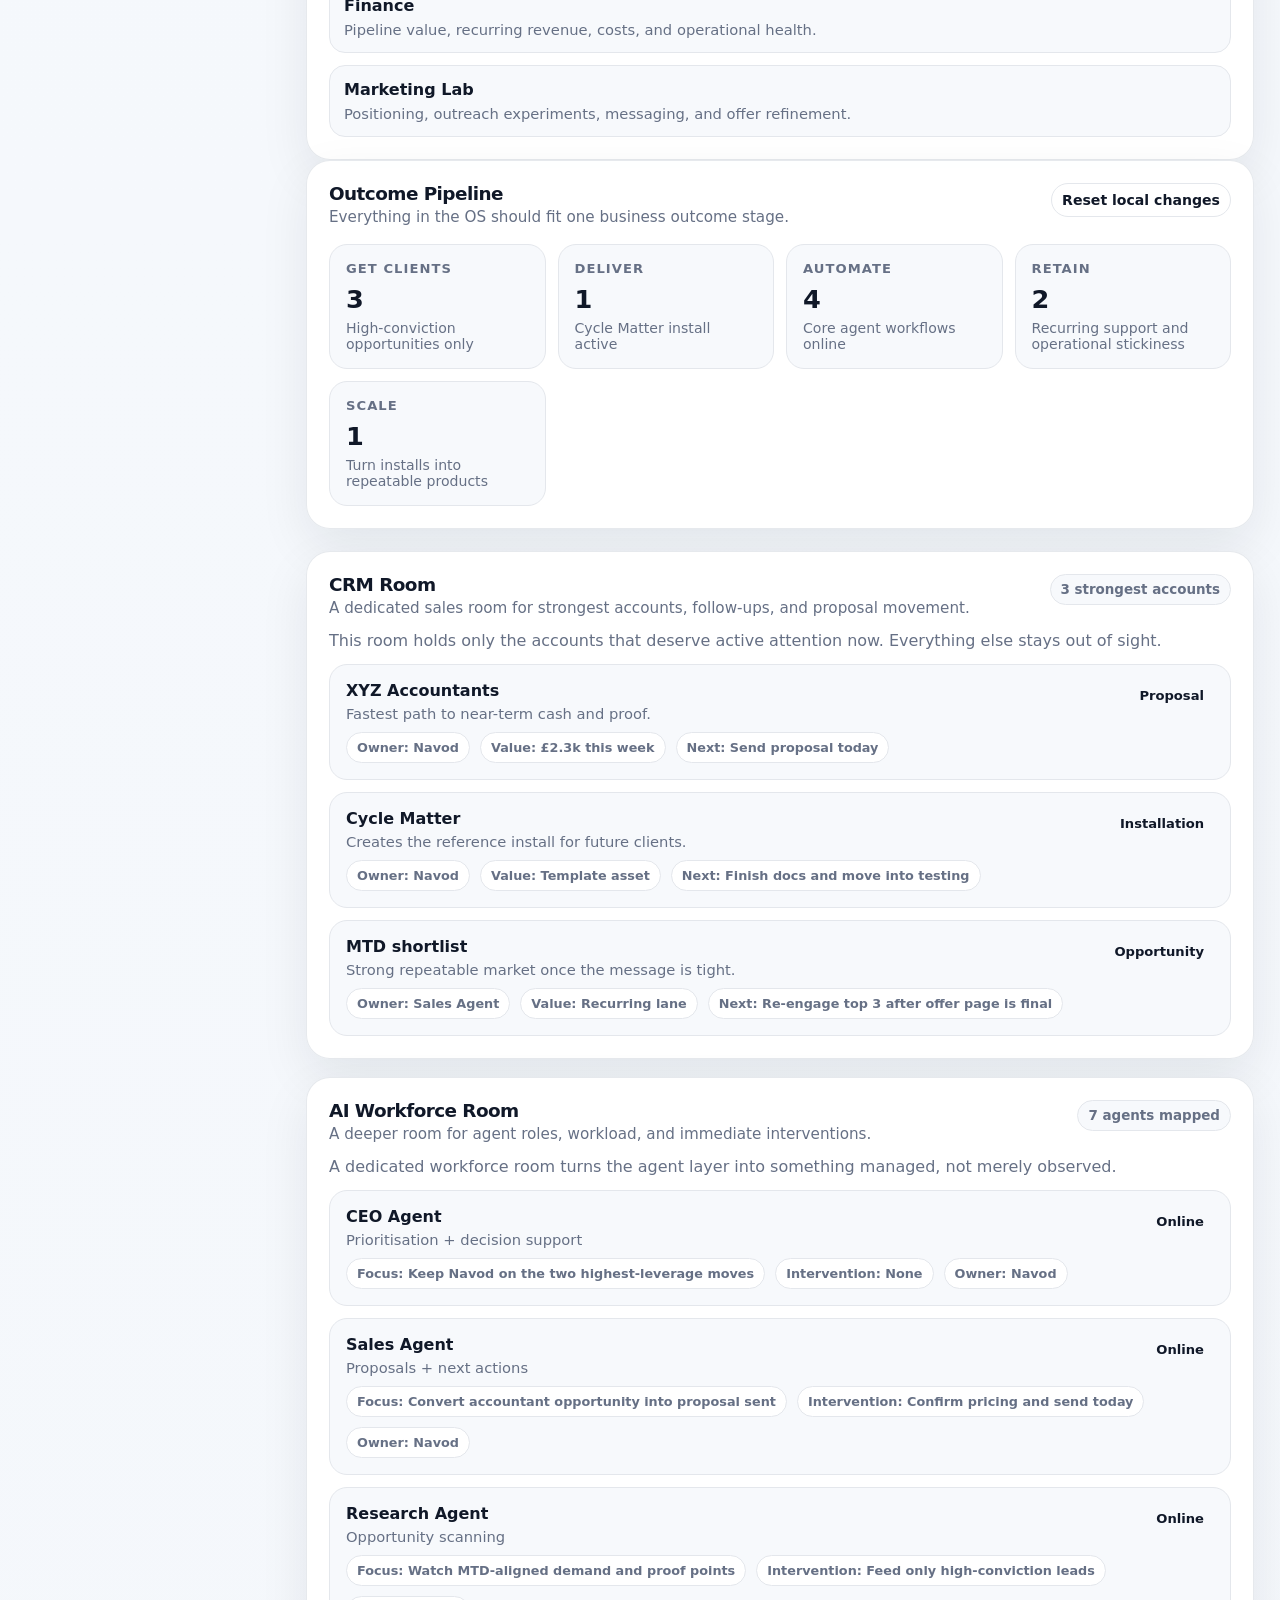
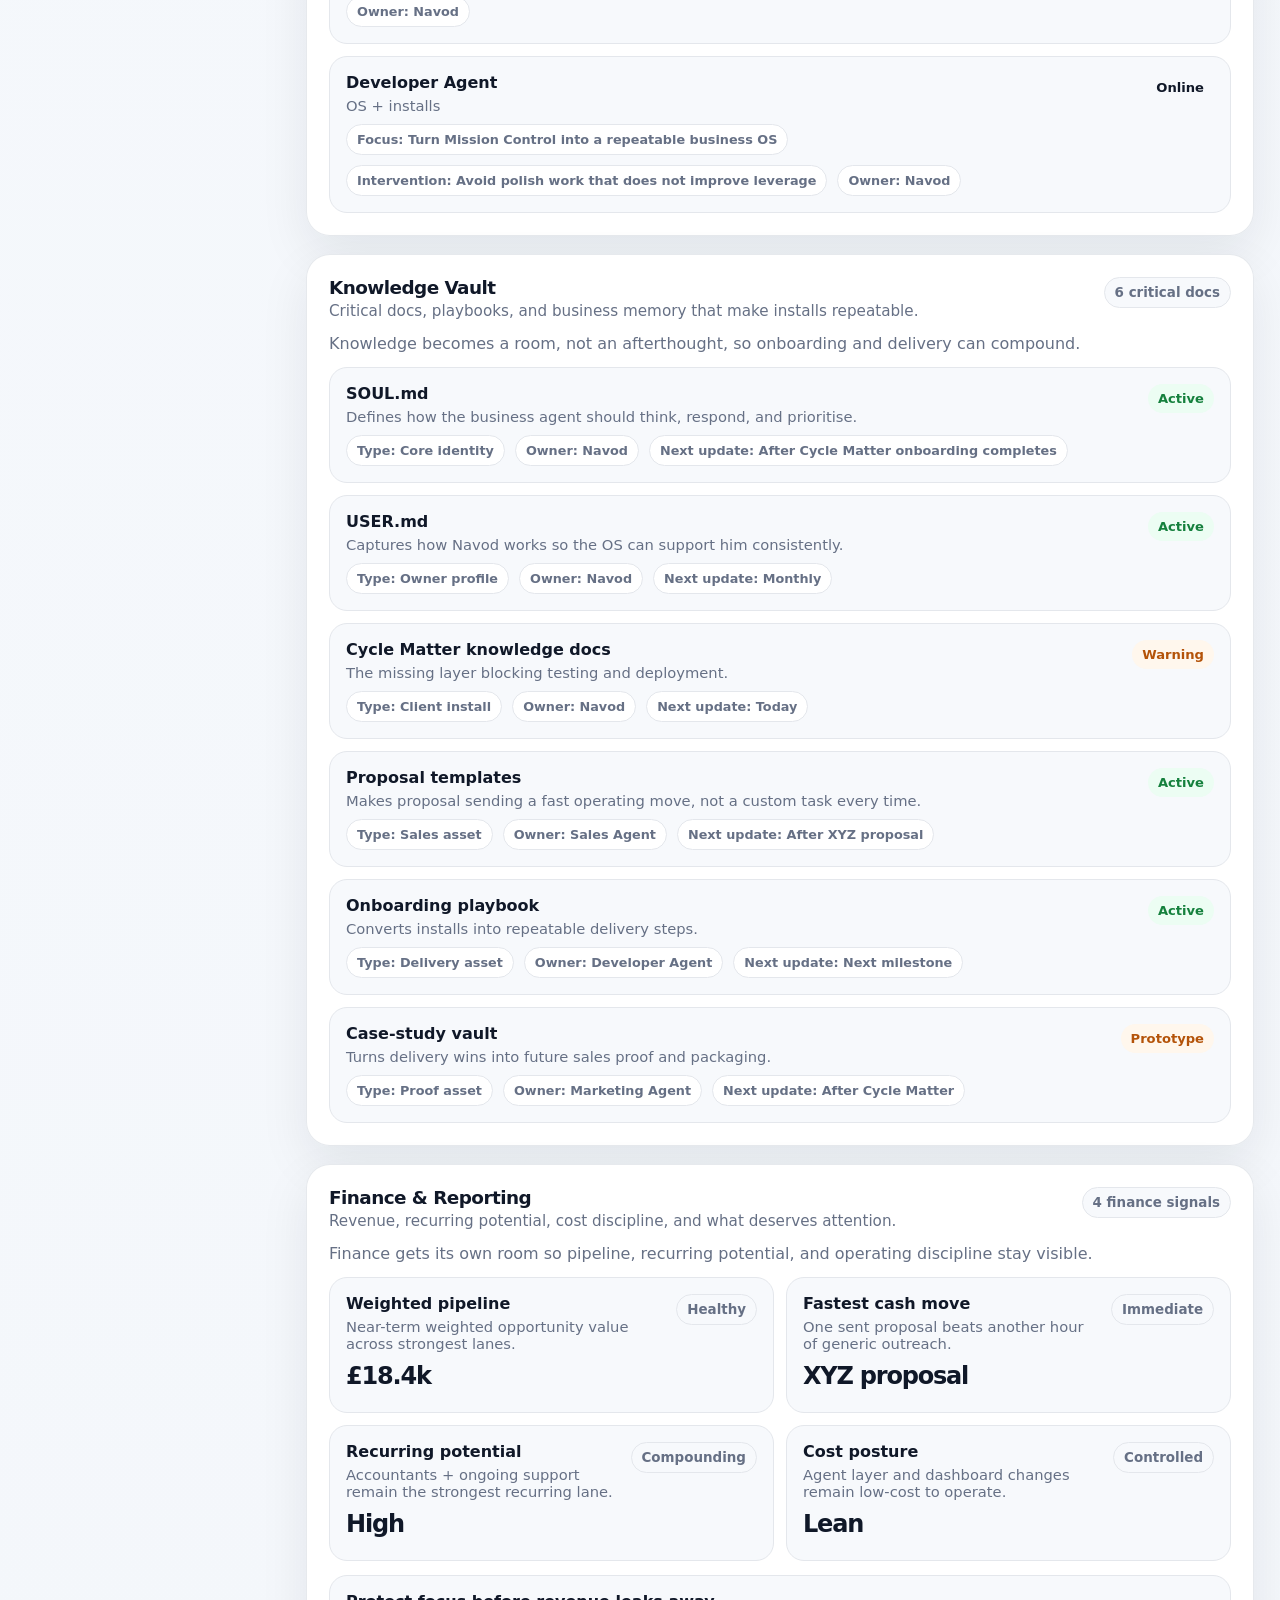
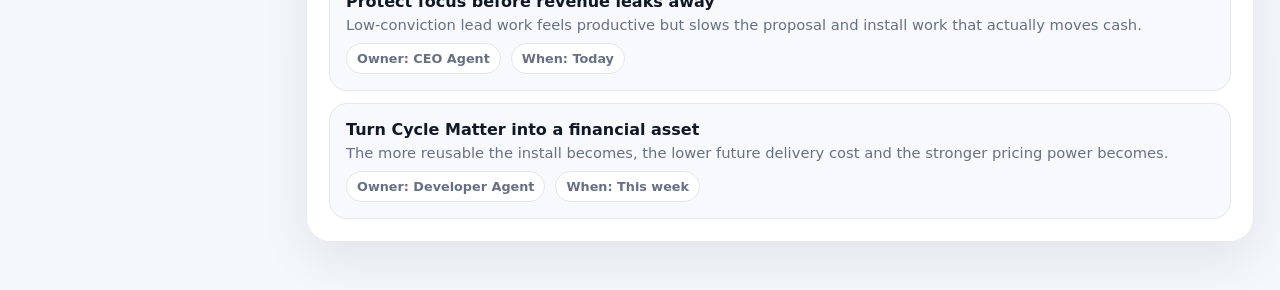
==== commit 548ac956: "feat: sharpen mobile navigation and density" ====
--- a/index.html
+++ b/index.html
@@ -39,6 +39,7 @@
       font-family: Inter, ui-sans-serif, system-ui, -apple-system, BlinkMacSystemFont, "Segoe UI", sans-serif;
       -webkit-font-smoothing: antialiased;
       text-rendering: optimizeLegibility;
+      overflow-x: hidden;
     }
 
     a { color: inherit; text-decoration: none; }
@@ -253,6 +254,11 @@
       padding: 22px;
     }
 
+    section[id],
+    article[id] {
+      scroll-margin-top: 82px;
+    }
+
     .kpi-card {
       position: relative;
       overflow: hidden;
@@ -1368,6 +1374,35 @@
       overflow: auto;
     }
 
+    .mobile-tab {
+      min-width: 0;
+      flex: 1 1 0;
+      display: flex;
+      flex-direction: column;
+      align-items: center;
+      justify-content: center;
+      gap: 4px;
+      text-align: center;
+      padding: 10px 8px;
+      border-radius: 16px;
+      color: var(--muted);
+      font-weight: 700;
+      font-size: 0.74rem;
+      border: 1px solid transparent;
+    }
+
+    .mobile-tab-icon {
+      font-size: 1rem;
+      line-height: 1;
+    }
+
+    .mobile-tab.active {
+      background: linear-gradient(135deg, #eef2ff 0%, #ede9fe 100%);
+      color: var(--primary);
+      border-color: rgba(79, 70, 229, 0.12);
+      box-shadow: var(--shadow-soft);
+    }
+
     .rooms-grid {
       display: grid;
       grid-template-columns: repeat(2, minmax(0, 1fr));
@@ -1457,16 +1492,34 @@
     @media (max-width: 1080px) {
       .app-shell { grid-template-columns: 1fr; }
       .sidebar { display: none; }
-      .main { padding: 18px; }
-      .mobile-nav { display: flex; }
+      .main { padding: 18px 18px 120px; }
+      .mobile-nav {
+        display: grid;
+        grid-template-columns: repeat(5, minmax(0, 1fr));
+        position: fixed;
+        left: 12px;
+        right: 12px;
+        bottom: 10px;
+        z-index: 55;
+        padding: 8px;
+        border-radius: 22px;
+        background: rgba(255,255,255,0.94);
+        border: 1px solid rgba(228, 231, 236, 0.9);
+        box-shadow: 0 18px 40px rgba(16, 24, 40, 0.14);
+        backdrop-filter: blur(16px);
+        overflow: visible;
+        margin-bottom: 0;
+      }
       .topbar { flex-direction: column; align-items: stretch; }
       .top-actions { justify-content: flex-start; }
       .assistant-dock { position: static; width: 100%; margin-top: 18px; }
-      .floating-action-stack { right: 18px; bottom: 18px; }
+      .floating-action-stack { right: 18px; bottom: 92px; }
+      .quick-actions-panel { width: min(340px, calc(100vw - 24px)); }
       .kanban-grid { grid-template-columns: 1fr; }
     }
 
     @media (max-width: 720px) {
+      .main { padding: 12px 12px 118px; }
       .grid-kpis { grid-template-columns: 1fr; }
       .search,
       .search-wrap { min-width: 100%; width: 100%; max-width: none; }
@@ -1478,18 +1531,59 @@
       .project-milestone-grid,
       .assistant-actions,
       .finance-metric-grid { grid-template-columns: 1fr; }
+      .card { padding: 16px; border-radius: 20px; }
+      .command-header { padding: 18px; border-radius: 22px; }
+      .command-panel { grid-template-columns: 1fr; gap: 14px; }
+      .command-copy h2 { font-size: 1.6rem; }
+      .command-copy p,
+      .section-head p,
+      .meta,
+      .room-card p,
+      .knowledge-doc p,
+      .finance-metric p,
+      .room-note p { font-size: 0.84rem; }
+      .command-health { min-height: 108px; padding: 14px; }
+      .command-health strong { font-size: 2.2rem; }
+      .top-actions { gap: 8px; }
+      .command-shortcuts { margin-top: 10px; gap: 8px; }
+      .quick-command-btn { flex: 1 1 calc(50% - 8px); }
       .crm-header,
       .crm-row { grid-template-columns: 1fr; }
+      .crm-header { display: none; }
+      .crm-row,
+      .project-track,
+      .decision-row,
+      .agent-row,
+      .room-card,
+      .knowledge-doc,
+      .finance-metric,
+      .room-note,
+      .task-row,
+      .activity-row { padding: 14px; }
       .task-row,
       .lead-row-top,
       .project-row-top,
       .project-track-top,
       .automation-top,
       .agent-row,
-      .decision-row { flex-direction: column; }
-      .task-row .task-actions { justify-content: flex-start; }
-      .floating-action-stack { left: 18px; right: 18px; justify-items: stretch; }
-      .fab { justify-self: end; }
+      .decision-row,
+      .room-card-top,
+      .knowledge-doc-top,
+      .finance-metric-top { flex-direction: column; }
+      .decision-metric { text-align: left; }
+      .mini-meta { gap: 6px; margin-top: 8px; }
+      .mini-chip,
+      .status-badge,
+      .priority-badge { font-size: 0.76rem; padding: 6px 9px; }
+      .task-row .task-actions { justify-content: flex-start; width: 100%; }
+      .task-row .task-actions .btn { flex: 1 1 0; }
+      .assistant-dock { padding: 14px; border-radius: 20px; }
+      .assistant-metrics .mini-chip:nth-child(n+3),
+      .assistant-actions .btn:nth-child(n+3) { display: none; }
+      .mobile-tab { padding: 8px 6px; font-size: 0.68rem; }
+      .floating-action-stack { left: auto; right: 12px; bottom: 90px; justify-items: end; }
+      .quick-actions-panel { width: min(320px, calc(100vw - 24px)); }
+      .fab { width: 54px; height: 54px; justify-self: end; }
     }
   </style>
 </head>
@@ -1864,6 +1958,13 @@
       document.getElementById('command-palette').addEventListener('click', (event) => {
         if (event.target.id === 'command-palette') closeCommandPalette();
       });
+
+      document.getElementById('mobile-nav').addEventListener('click', (event) => {
+        const tab = event.target.closest('.mobile-tab');
+        if (!tab) return;
+        document.querySelectorAll('.mobile-tab').forEach(item => item.classList.remove('active'));
+        tab.classList.add('active');
+      });
     }
 
     function render() {
@@ -1901,8 +2002,15 @@
         </section>
       `).join('');
       document.getElementById('sidebar-nav').innerHTML = navMarkup;
-      document.getElementById('mobile-nav').innerHTML = ['Dashboard', 'Notifications', 'Leads & CRM', 'Projects', 'AI Agents', 'Tasks']
-        .map(item => `<a class="btn small" href="#${navTarget(item)}">${escapeHtml(item)}</a>`).join('');
+      const mobileTabs = [
+        { label: 'Home', icon: '✦', target: 'executive' },
+        { label: 'Sales', icon: '◎', target: 'crm-room' },
+        { label: 'Ops', icon: '▣', target: 'projects' },
+        { label: 'Brain', icon: '⌘', target: 'activity' },
+        { label: 'AI', icon: '⦿', target: 'workforce-room' }
+      ];
+      document.getElementById('mobile-nav').innerHTML = mobileTabs
+        .map((item, index) => `<a class="mobile-tab ${index === 0 ? 'active' : ''}" href="#${item.target}"><span class="mobile-tab-icon">${item.icon}</span><span>${escapeHtml(item.label)}</span></a>`).join('');
       document.getElementById('sidebar-status').textContent = state.data.workspace?.status || 'Operating system online.';
     }
 
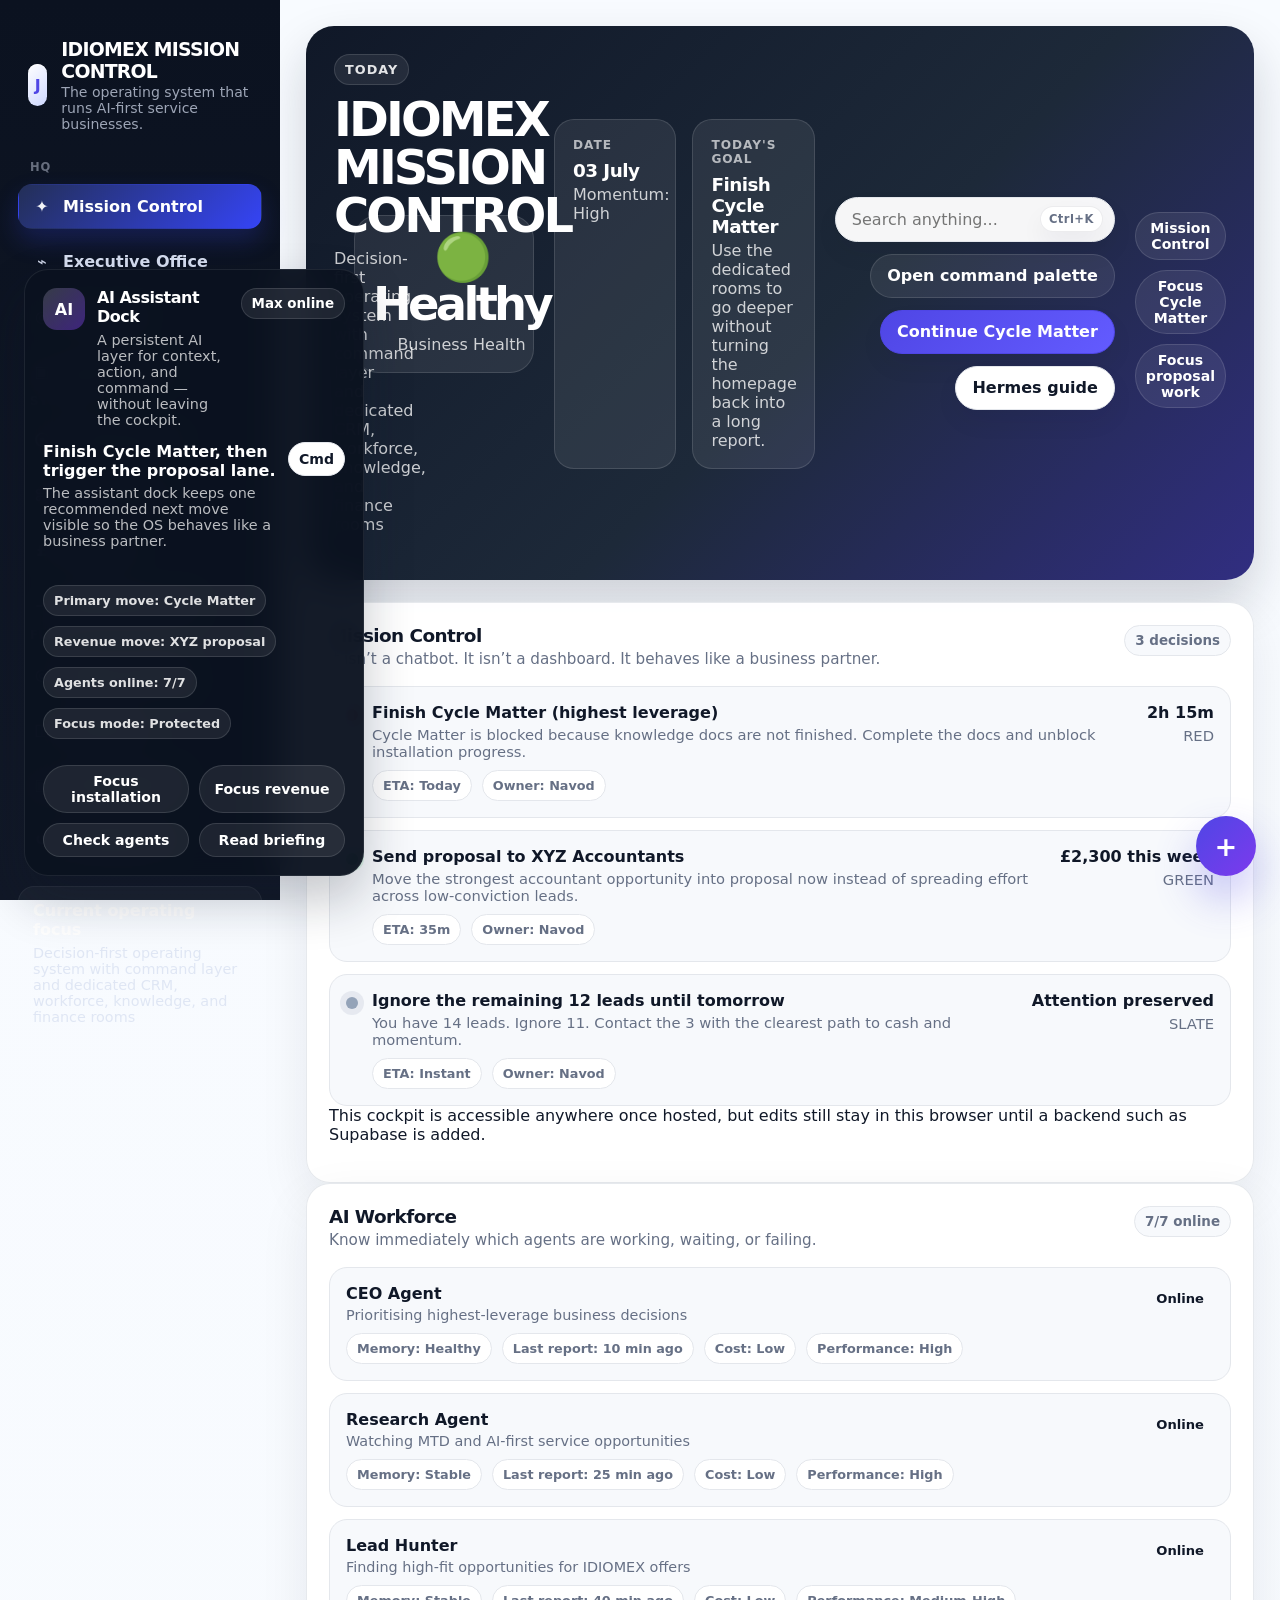
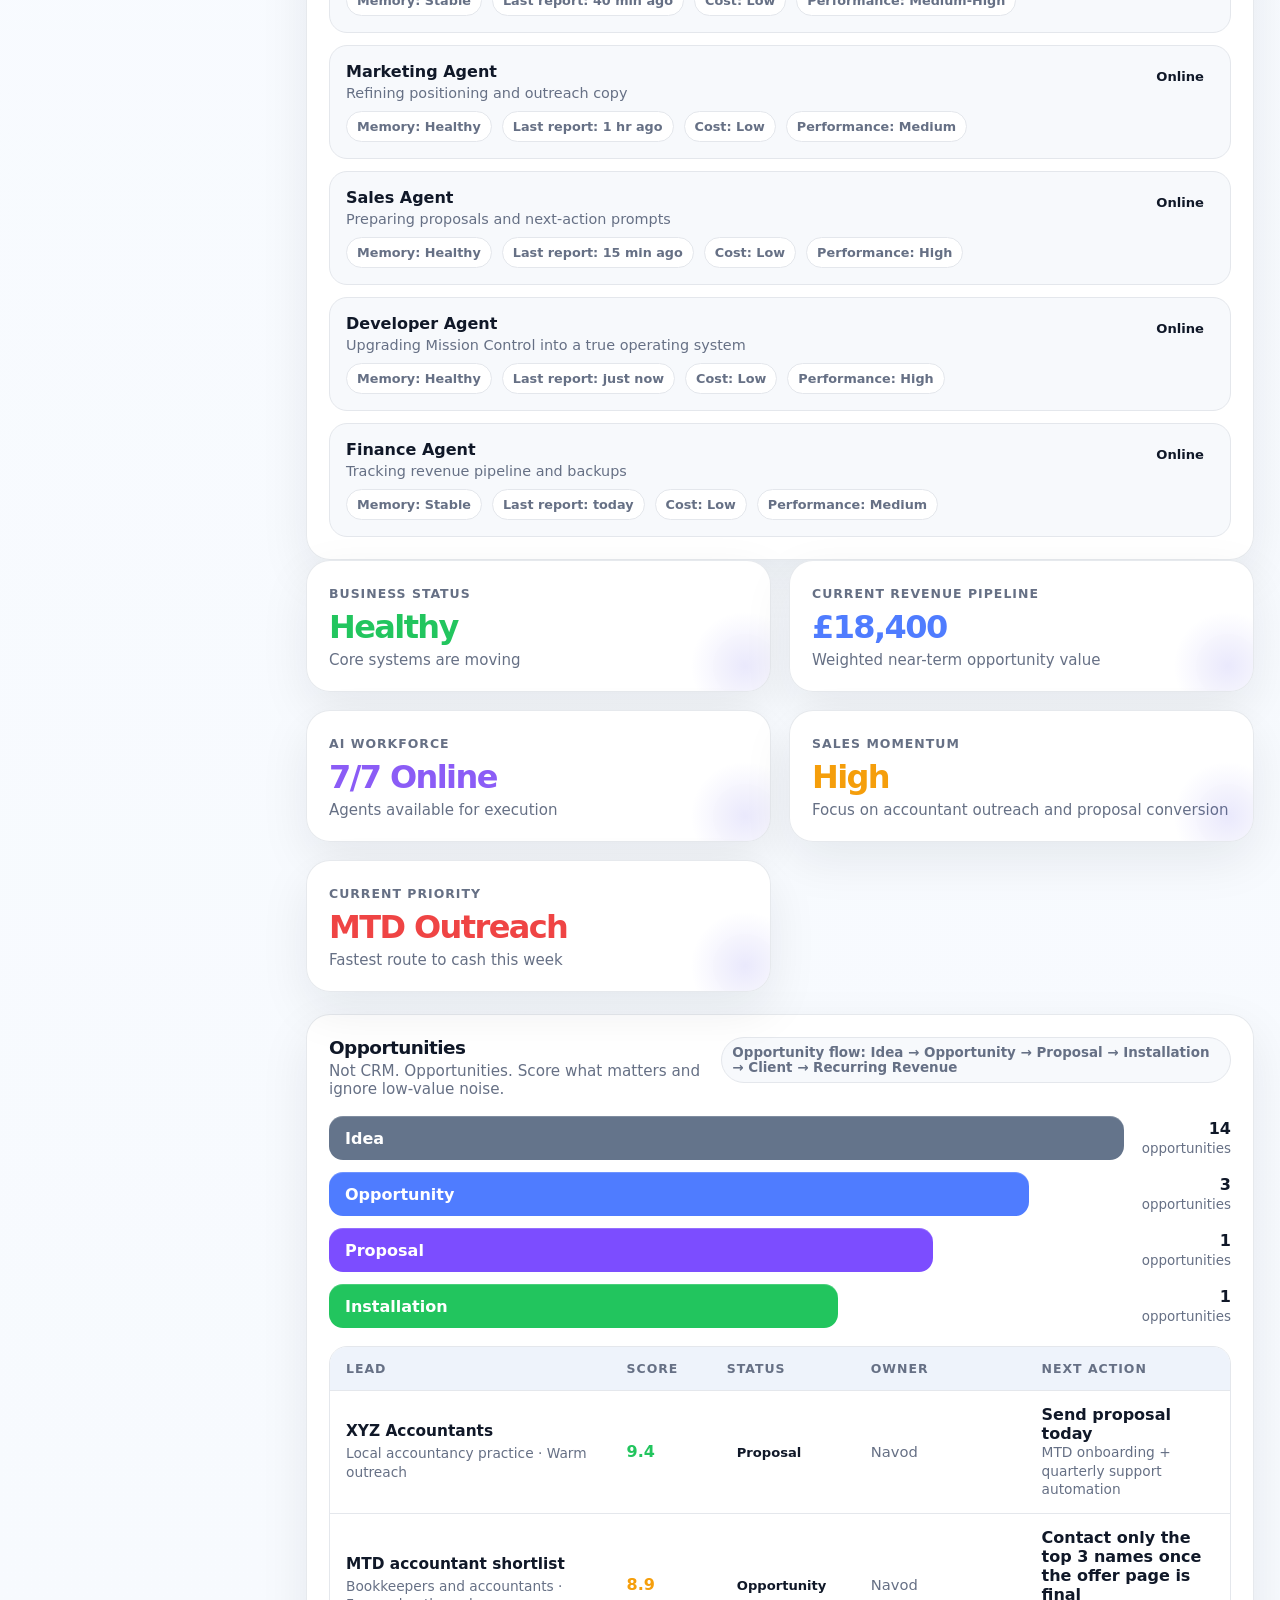
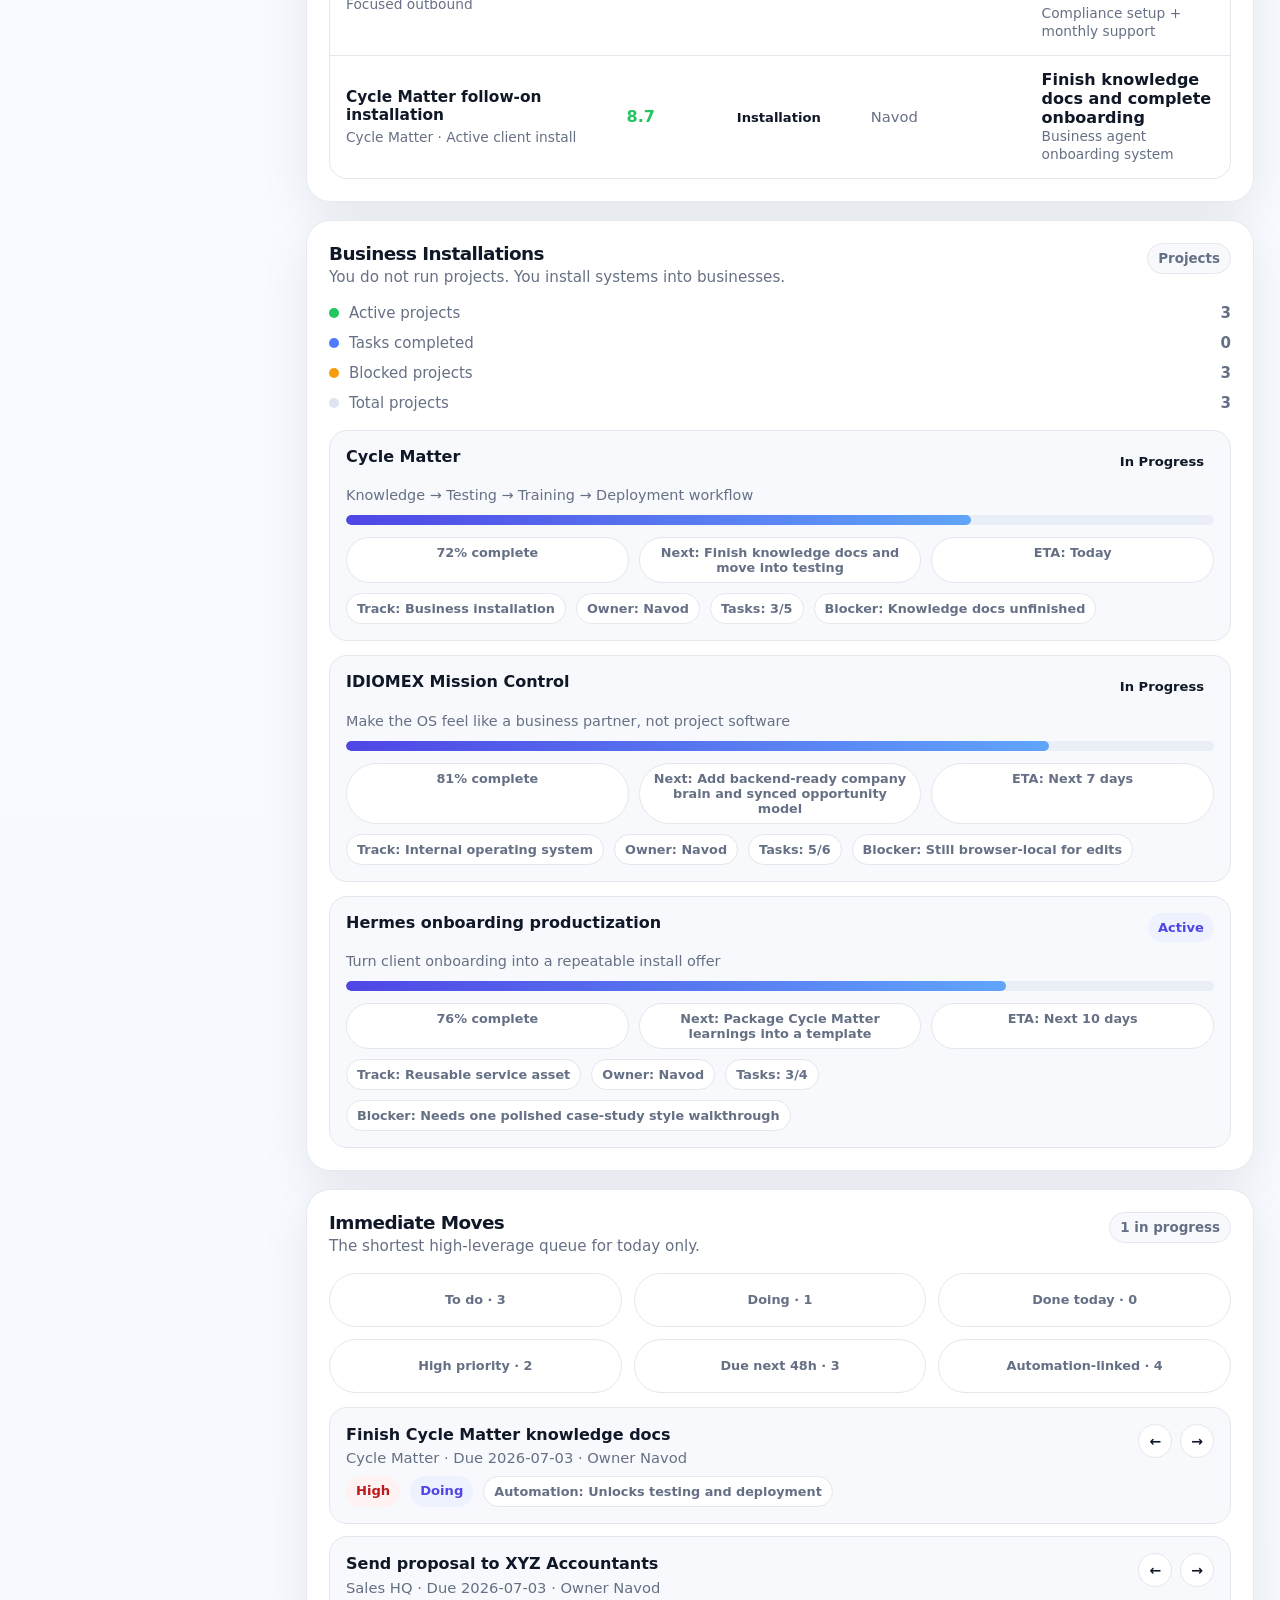
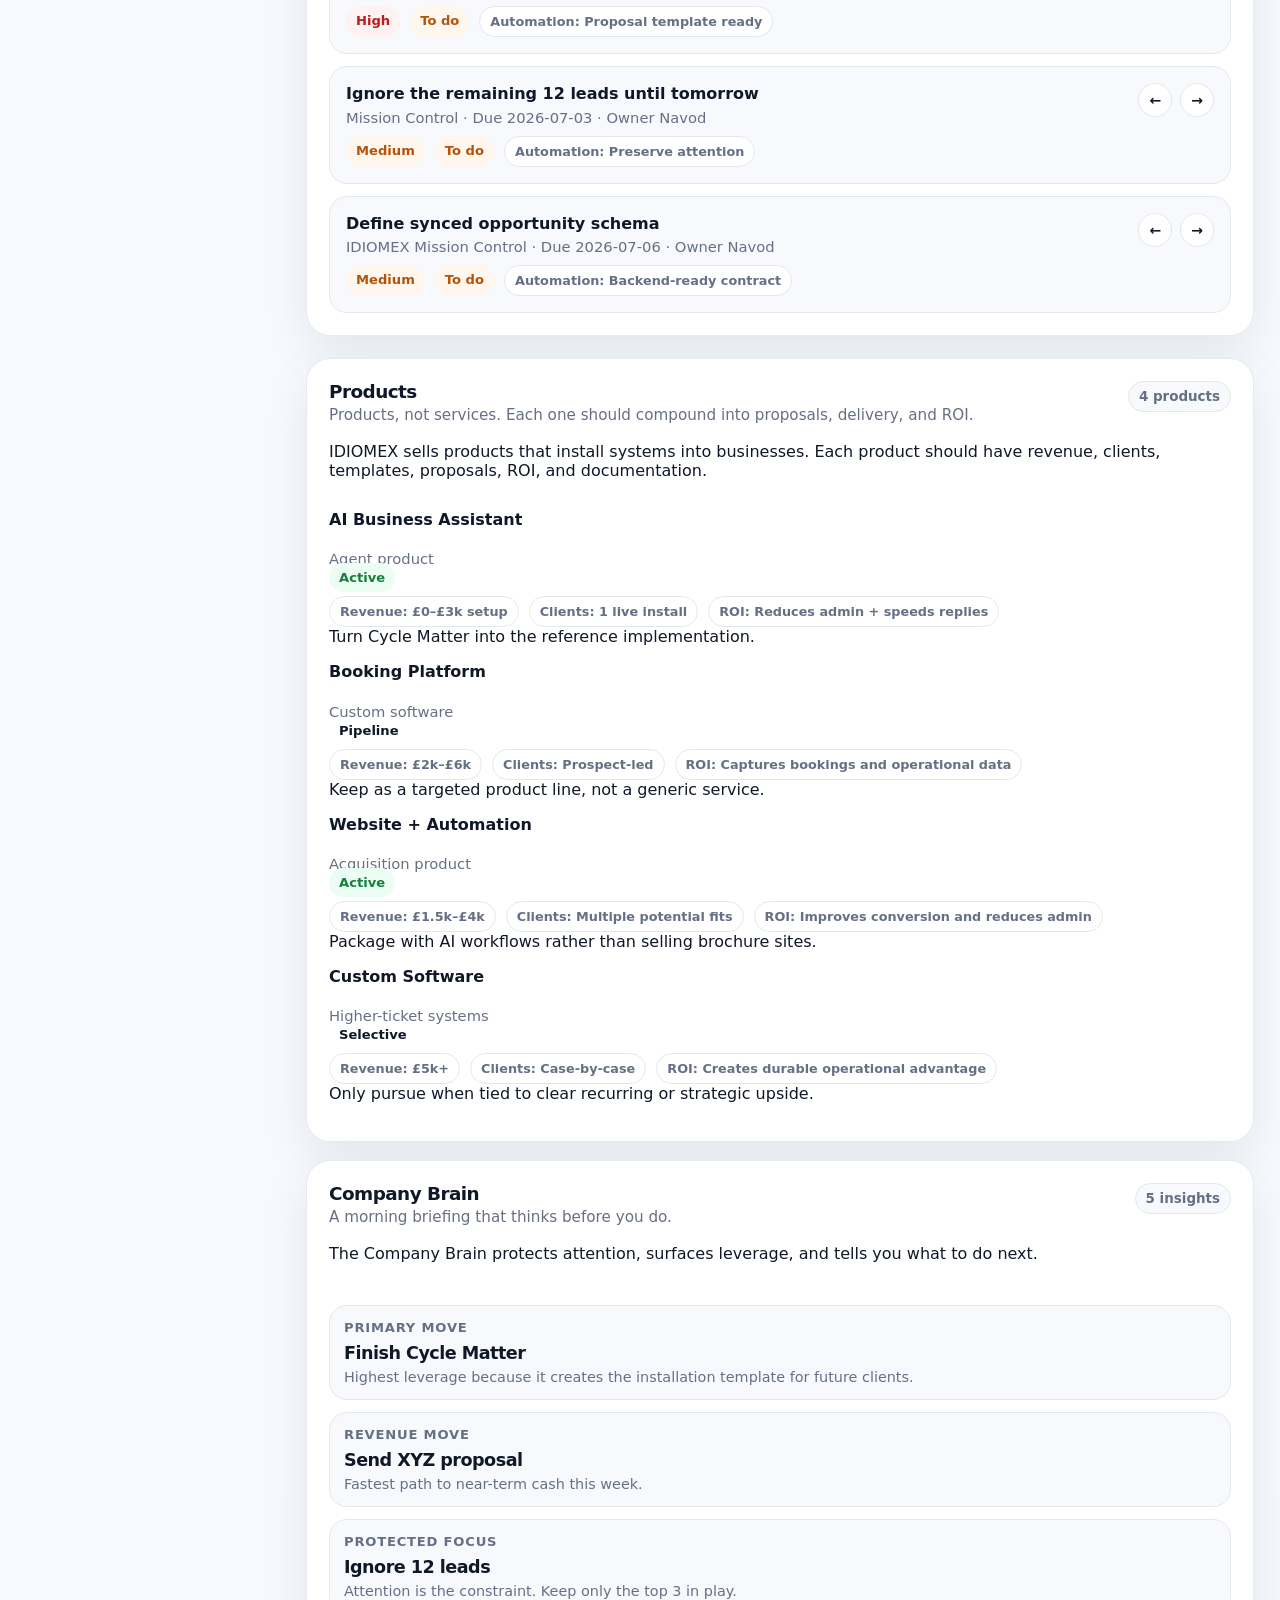
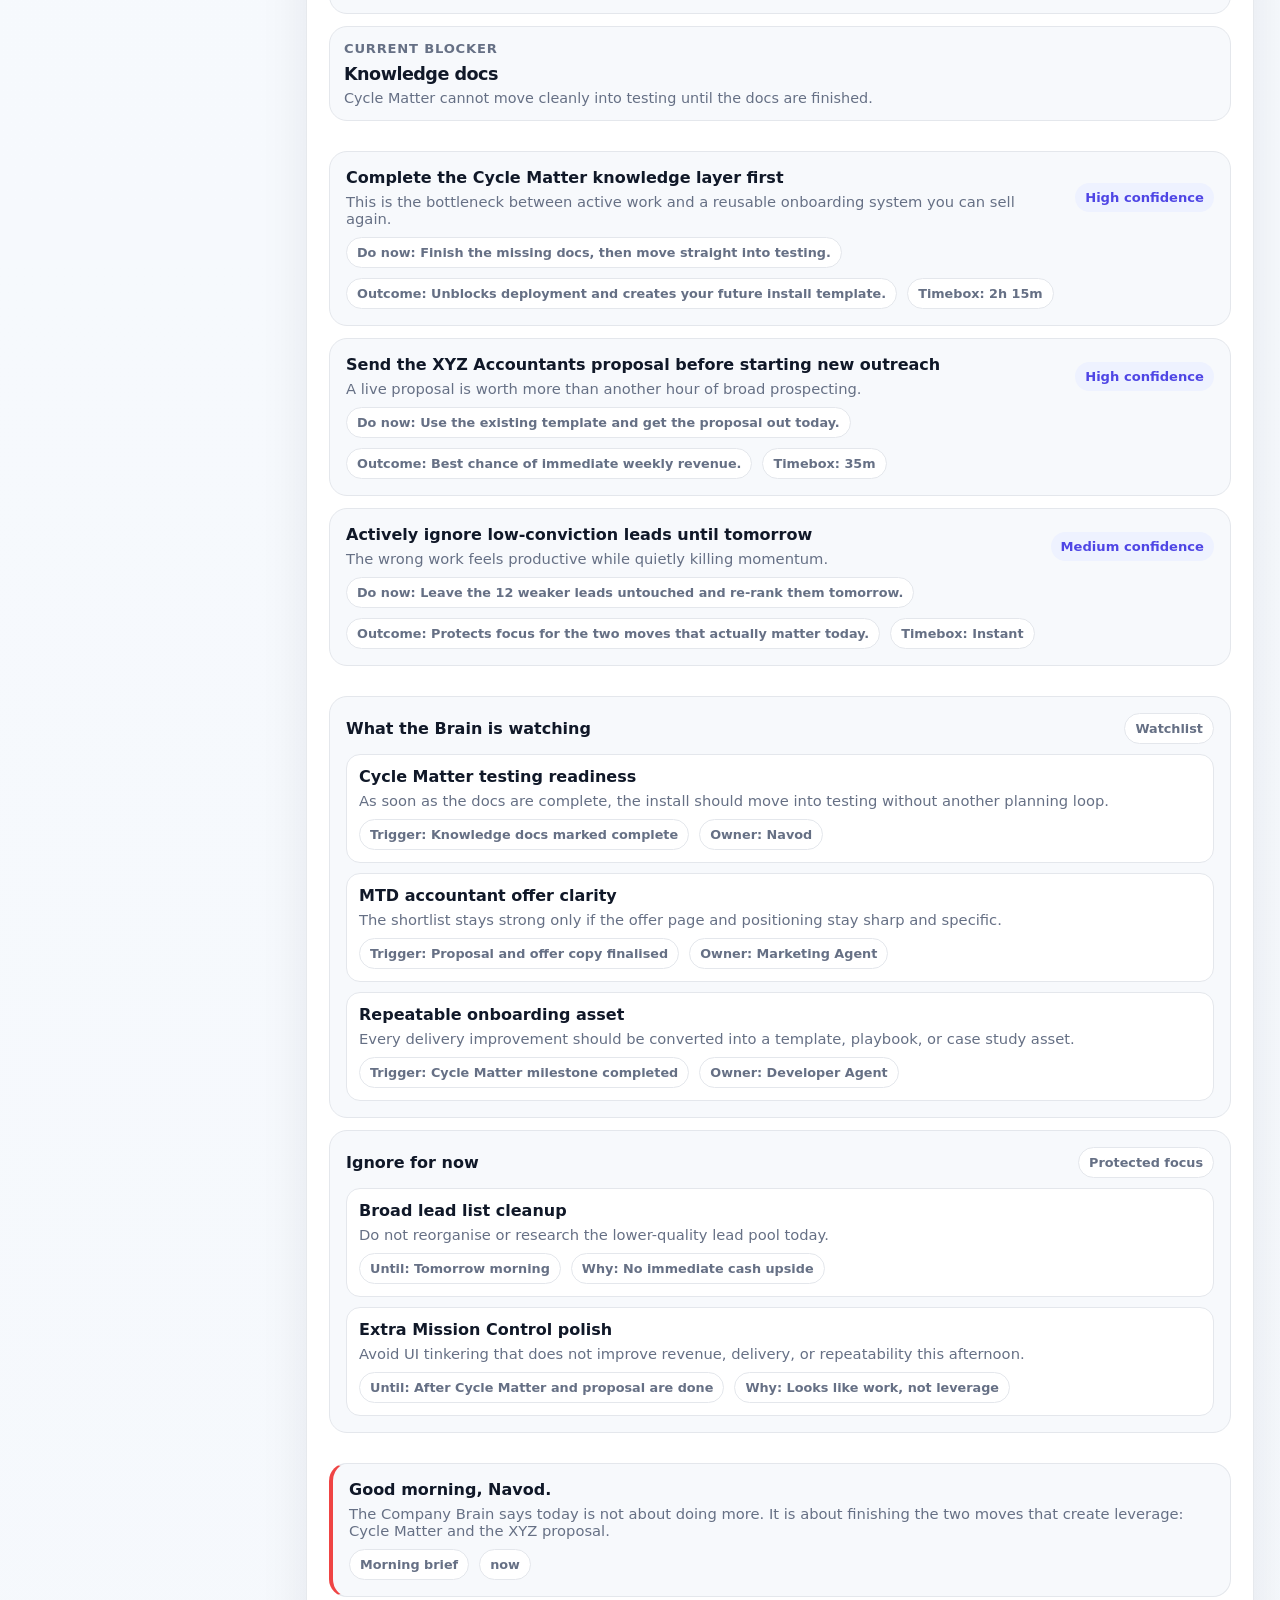
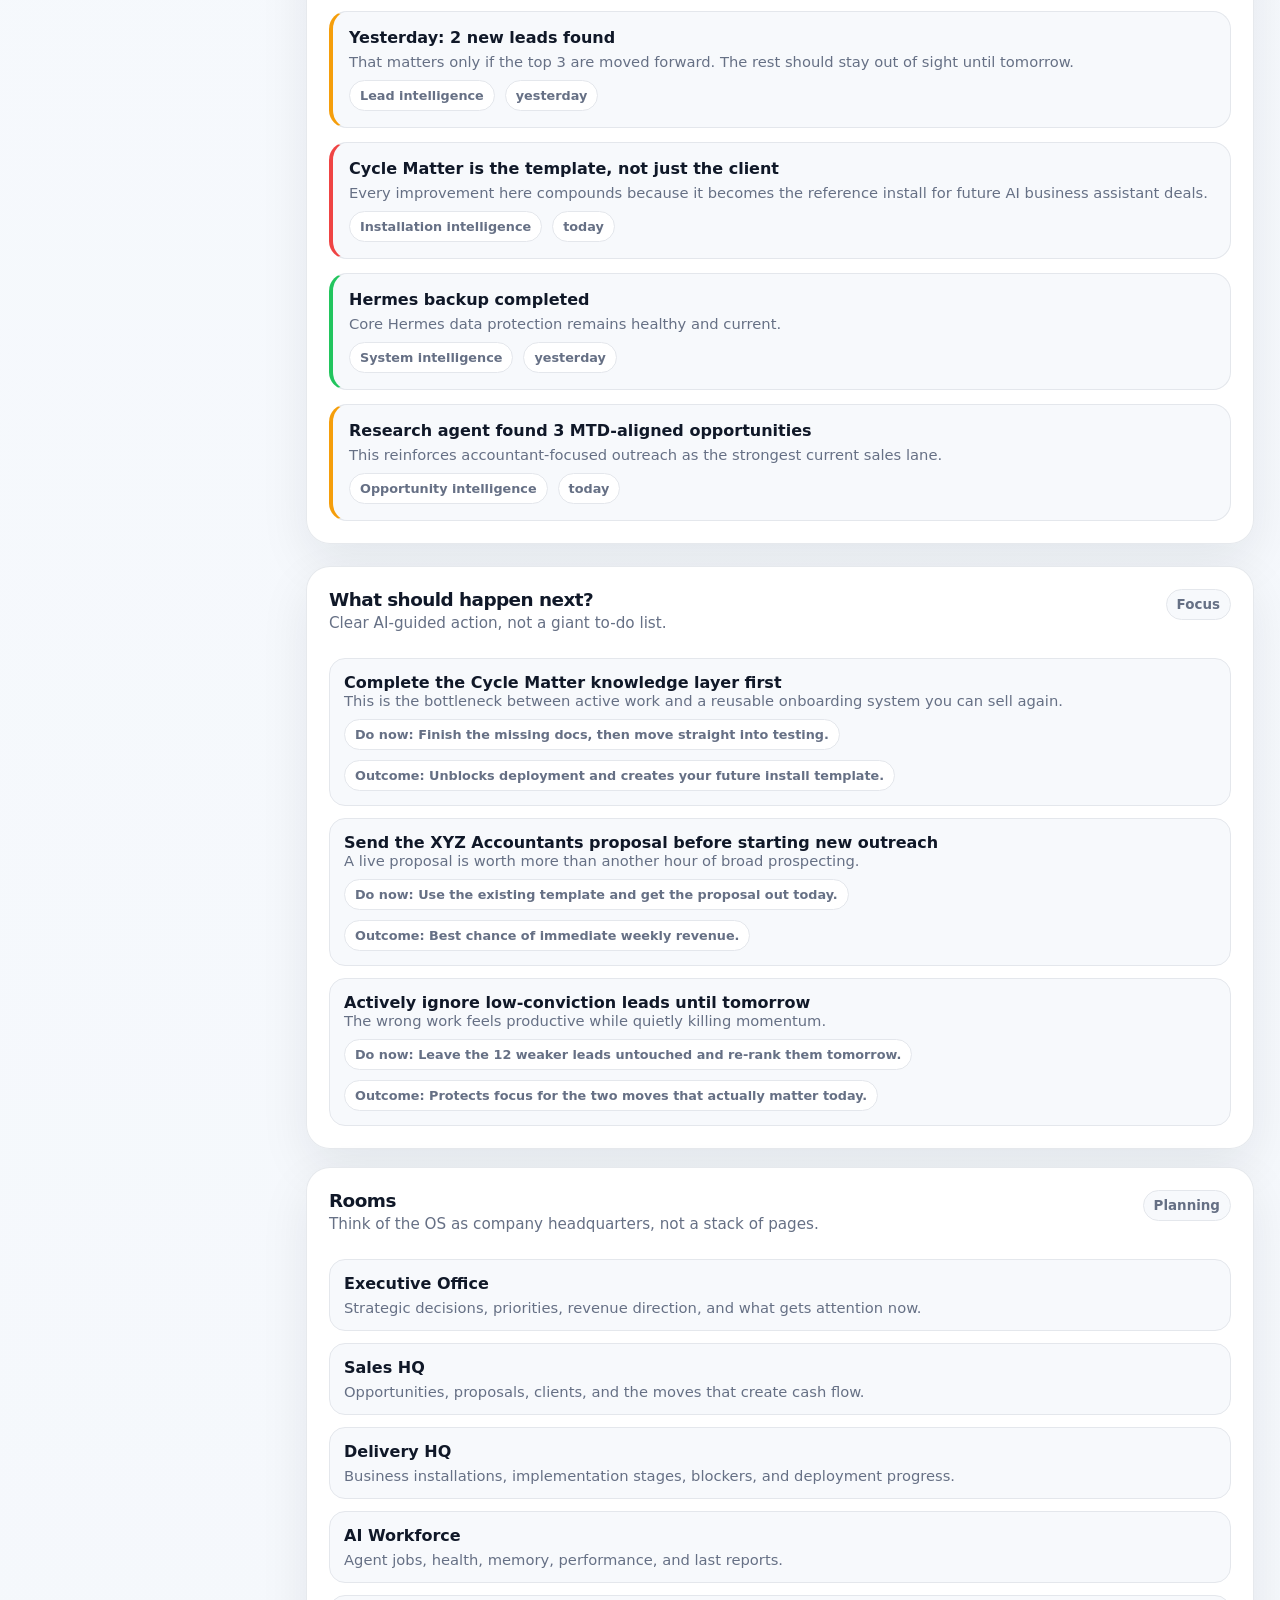
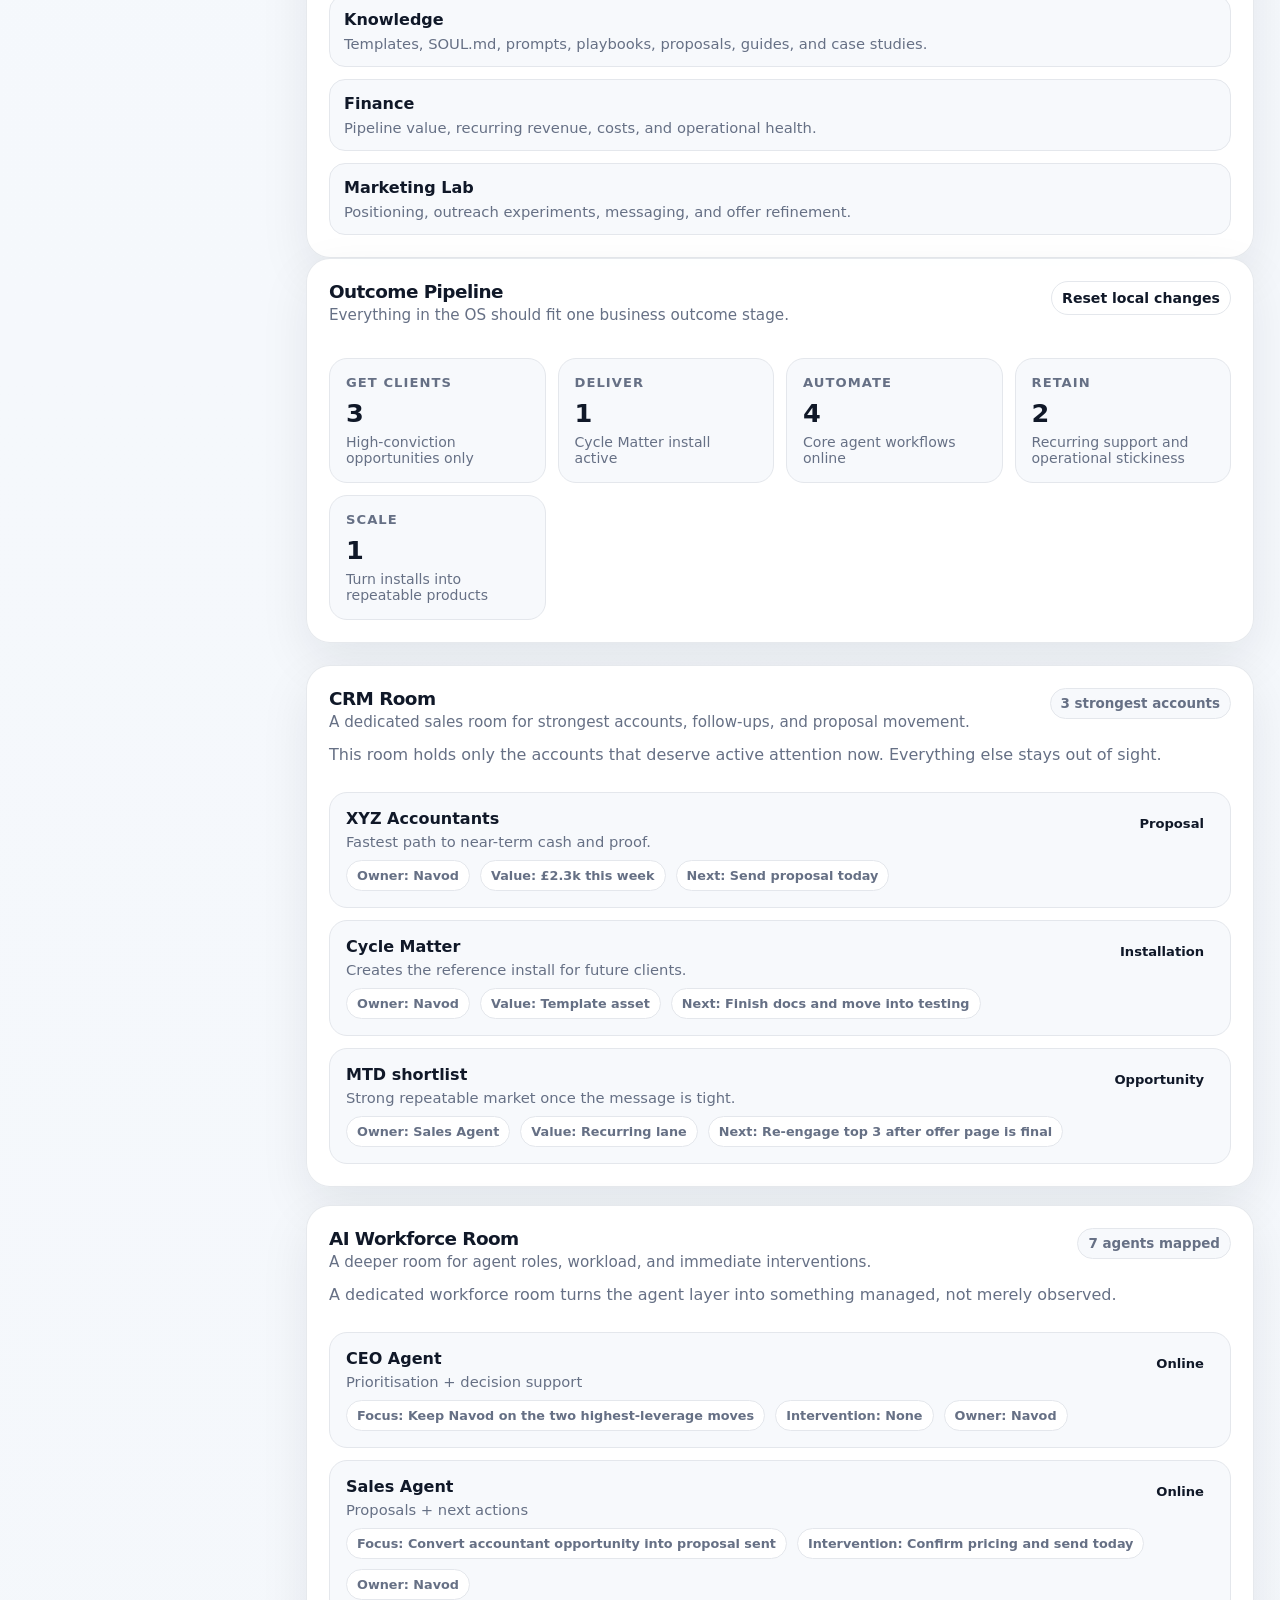
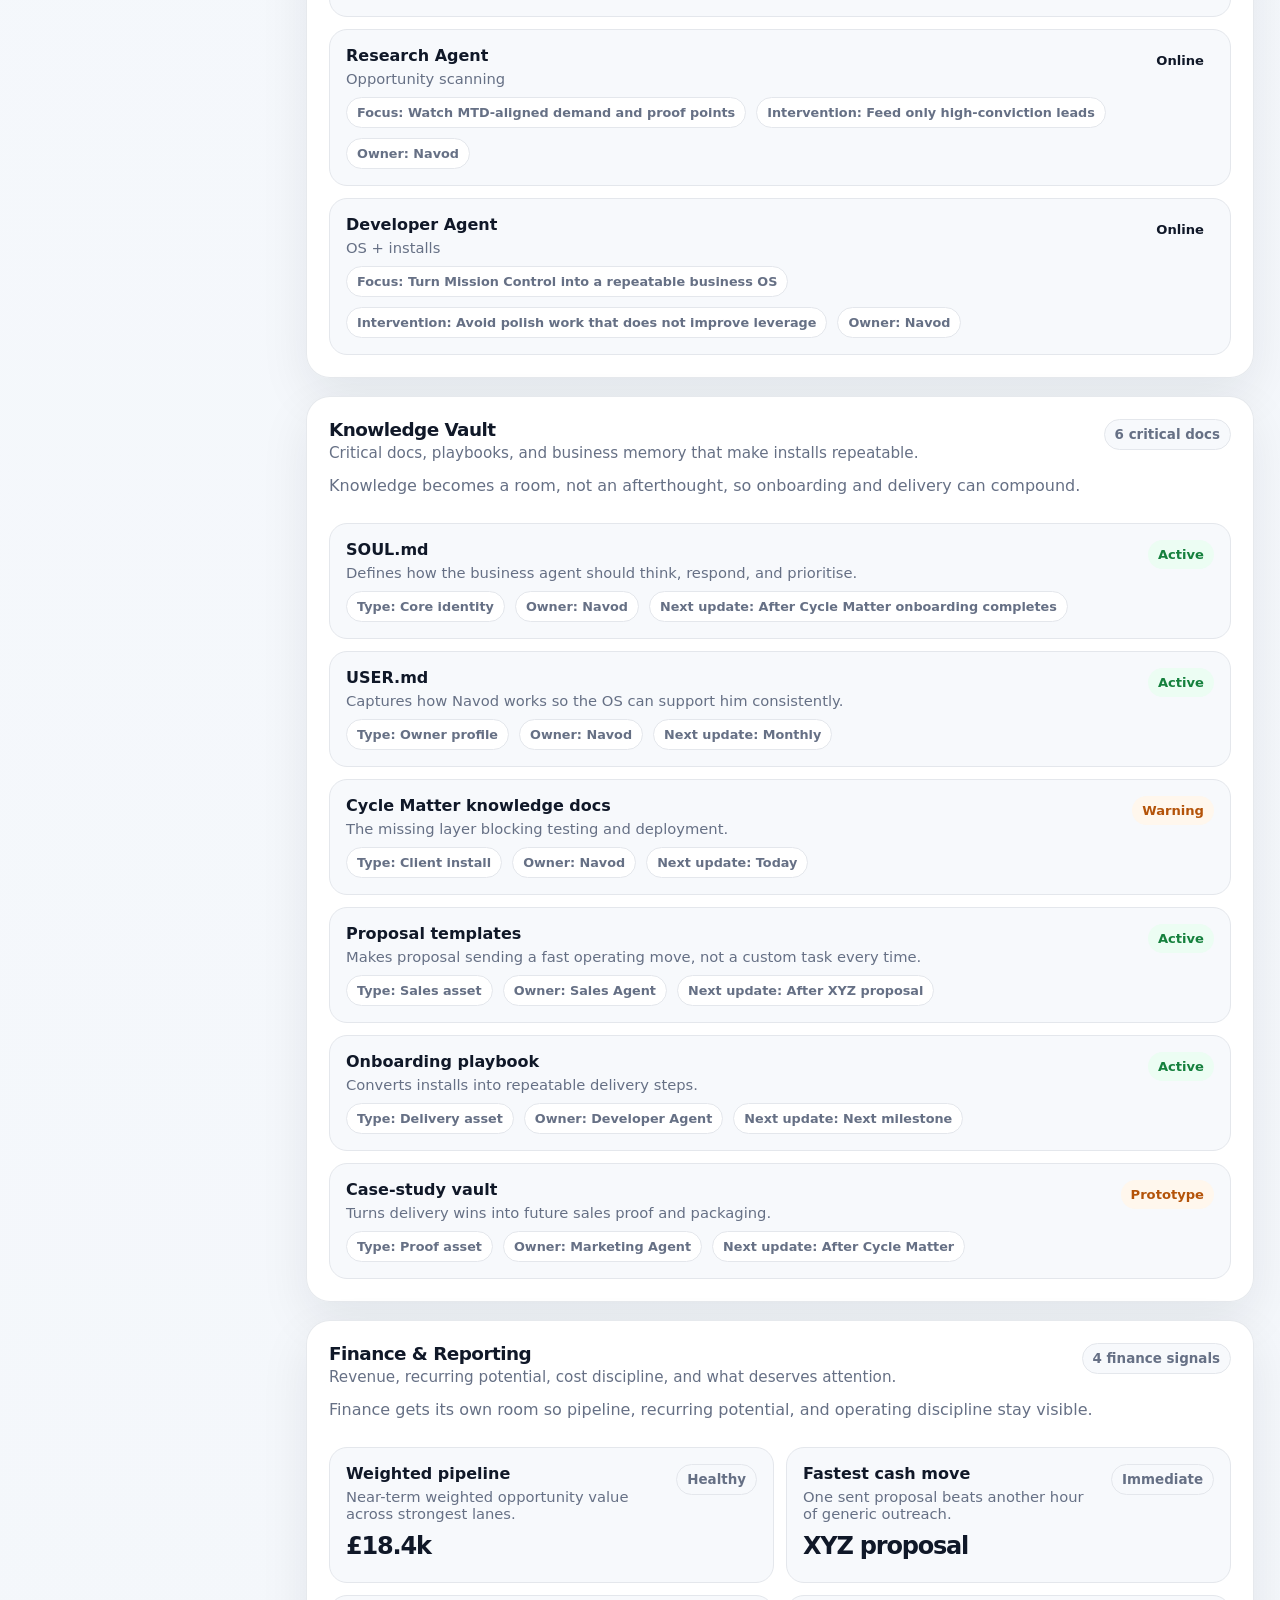
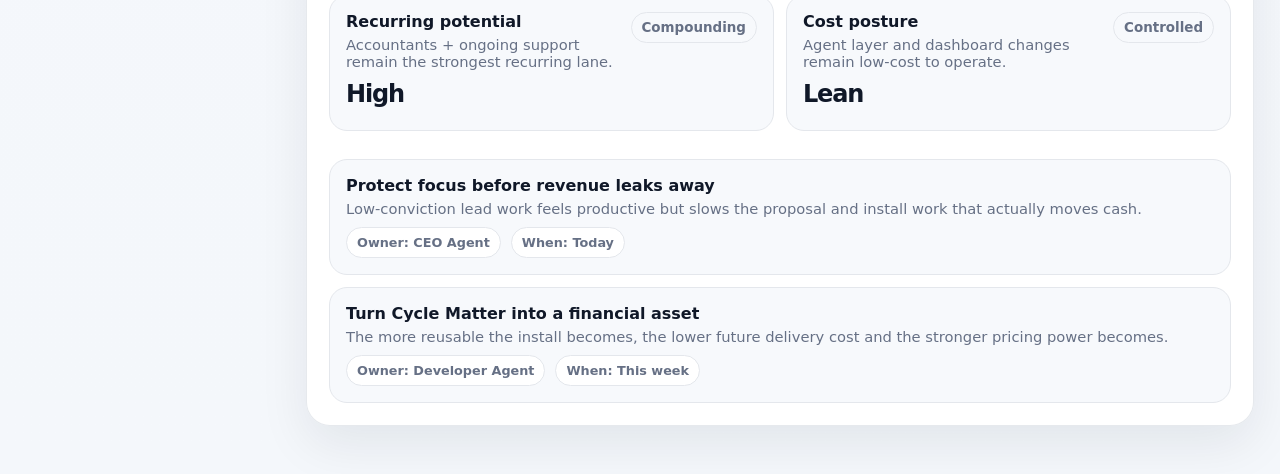
==== commit 50c7b029: "feat: refine mobile accordions and assistant sheet" ====
--- a/index.html
+++ b/index.html
@@ -1175,6 +1175,41 @@
       margin-bottom: 12px;
     }
 
+    .assistant-dock-head-actions {
+      display: flex;
+      align-items: center;
+      gap: 8px;
+      flex: 0 0 auto;
+    }
+
+    .assistant-dock-toggle,
+    .mobile-collapse-toggle {
+      border: 1px solid rgba(255,255,255,0.16);
+      background: rgba(255,255,255,0.08);
+      color: #fff;
+      border-radius: 999px;
+      min-height: 34px;
+      padding: 0 12px;
+      font-size: 0.72rem;
+      font-weight: 800;
+      letter-spacing: 0.01em;
+      display: inline-flex;
+      align-items: center;
+      justify-content: center;
+      gap: 6px;
+      cursor: pointer;
+    }
+
+    .assistant-dock-toggle {
+      display: none;
+    }
+
+    .assistant-dock-body {
+      display: grid;
+      gap: 12px;
+      margin-top: 12px;
+    }
+
     .assistant-primary strong {
       display: block;
       font-size: 1rem;
@@ -1403,6 +1438,28 @@
       box-shadow: var(--shadow-soft);
     }
 
+    .mobile-collapsible-content {
+      display: grid;
+      gap: 14px;
+    }
+
+    .mobile-collapse-toggle {
+      display: none;
+      border-color: rgba(79, 70, 229, 0.14);
+      background: rgba(79, 70, 229, 0.08);
+      color: var(--primary);
+      min-height: 32px;
+      padding: 0 11px;
+    }
+
+    .mobile-collapse-label {
+      white-space: nowrap;
+    }
+
+    .mobile-collapsible.collapsed {
+      gap: 0;
+    }
+
     .rooms-grid {
       display: grid;
       grid-template-columns: repeat(2, minmax(0, 1fr));
@@ -1492,7 +1549,7 @@
     @media (max-width: 1080px) {
       .app-shell { grid-template-columns: 1fr; }
       .sidebar { display: none; }
-      .main { padding: 18px 18px 120px; }
+      .main { padding: 18px 18px 210px; }
       .mobile-nav {
         display: grid;
         grid-template-columns: repeat(5, minmax(0, 1fr));
@@ -1512,14 +1569,33 @@
       }
       .topbar { flex-direction: column; align-items: stretch; }
       .top-actions { justify-content: flex-start; }
-      .assistant-dock { position: static; width: 100%; margin-top: 18px; }
-      .floating-action-stack { right: 18px; bottom: 92px; }
+      .assistant-dock {
+        position: fixed;
+        left: 12px;
+        right: 12px;
+        bottom: 92px;
+        width: auto;
+        margin-top: 0;
+        padding: 14px;
+        border-radius: 22px;
+        z-index: 50;
+      }
+      .assistant-dock-toggle { display: inline-flex; }
+      .assistant-dock:not(.expanded) .assistant-dock-body { display: none; }
+      .assistant-dock:not(.expanded) .assistant-dock-head { margin-bottom: 0; }
+      .assistant-dock:not(.expanded) #assistant-dock-summary {
+        display: -webkit-box;
+        -webkit-line-clamp: 1;
+        -webkit-box-orient: vertical;
+        overflow: hidden;
+      }
+      .floating-action-stack { right: 18px; bottom: 184px; }
       .quick-actions-panel { width: min(340px, calc(100vw - 24px)); }
       .kanban-grid { grid-template-columns: 1fr; }
     }
 
     @media (max-width: 720px) {
-      .main { padding: 12px 12px 118px; }
+      .main { padding: 12px 12px 214px; }
       .grid-kpis { grid-template-columns: 1fr; }
       .search,
       .search-wrap { min-width: 100%; width: 100%; max-width: none; }
@@ -1577,11 +1653,21 @@
       .priority-badge { font-size: 0.76rem; padding: 6px 9px; }
       .task-row .task-actions { justify-content: flex-start; width: 100%; }
       .task-row .task-actions .btn { flex: 1 1 0; }
-      .assistant-dock { padding: 14px; border-radius: 20px; }
+      .assistant-dock { padding: 14px; border-radius: 20px; bottom: 86px; }
+      .assistant-dock-head { align-items: center; }
+      .assistant-dock-head > div:first-child { min-width: 0; }
+      .assistant-dock-summary,
+      #assistant-dock-summary { font-size: 0.82rem; }
       .assistant-metrics .mini-chip:nth-child(n+3),
       .assistant-actions .btn:nth-child(n+3) { display: none; }
       .mobile-tab { padding: 8px 6px; font-size: 0.68rem; }
-      .floating-action-stack { left: auto; right: 12px; bottom: 90px; justify-items: end; }
+      .mobile-collapse-toggle { display: inline-flex; }
+      .mobile-collapsible { scroll-margin-top: 20px; }
+      .mobile-collapsible .section-head { align-items: center; }
+      .mobile-collapsible.collapsed .mobile-collapsible-content { display: none; }
+      .mobile-collapsible.collapsed .section-subnote { display: none; }
+      .mobile-collapsible.collapsed { padding-bottom: 14px; }
+      .floating-action-stack { left: auto; right: 12px; bottom: 176px; justify-items: end; }
       .quick-actions-panel { width: min(320px, calc(100vw - 24px)); }
       .fab { width: 54px; height: 54px; justify-self: end; }
     }
@@ -1754,7 +1840,7 @@
       </section>
 
       <section class="focus-grid">
-        <article class="card">
+        <article class="card" id="focus-next">
           <div class="section-head">
             <div>
               <h3>What should happen next?</h3>
@@ -1854,17 +1940,22 @@
           <p id="assistant-dock-summary">Loading assistant guidance…</p>
         </div>
       </div>
-      <span class="pill assistant-status" id="assistant-dock-status">Loading…</span>
+      <div class="assistant-dock-head-actions">
+        <span class="pill assistant-status" id="assistant-dock-status">Loading…</span>
+        <button class="assistant-dock-toggle" id="assistant-dock-toggle" type="button" aria-expanded="false" onclick="toggleAssistantDock()">Open</button>
+      </div>
     </div>
-    <div class="assistant-primary">
-      <div>
-        <strong id="assistant-primary-title">Loading next move…</strong>
-        <p id="assistant-primary-detail">Preparing AI recommendations…</p>
+    <div class="assistant-dock-body" id="assistant-dock-body">
+      <div class="assistant-primary">
+        <div>
+          <strong id="assistant-primary-title">Loading next move…</strong>
+          <p id="assistant-primary-detail">Preparing AI recommendations…</p>
+        </div>
+        <button class="btn small" type="button" onclick="openCommandPalette()">Cmd</button>
       </div>
-      <button class="btn small" type="button" onclick="openCommandPalette()">Cmd</button>
+      <div class="assistant-metrics" id="assistant-metrics"></div>
+      <div class="assistant-actions" id="assistant-actions"></div>
     </div>
-    <div class="assistant-metrics" id="assistant-metrics"></div>
-    <div class="assistant-actions" id="assistant-actions"></div>
   </div>
 
   <div class="floating-action-stack">
@@ -1893,13 +1984,28 @@
     const DATA_URL = './data/idiomex-os.json';
     const LOCAL_KEY = 'idiomex-os-local-v2';
 
+    const MOBILE_BREAKPOINT = 720;
+    const MOBILE_COLLAPSIBLE_SECTIONS = [
+      { id: 'automation', label: 'Products', defaultOpen: true },
+      { id: 'activity', label: 'Company Brain', defaultOpen: false },
+      { id: 'focus-next', label: 'Next move', defaultOpen: true },
+      { id: 'calendar', label: 'Rooms', defaultOpen: false },
+      { id: 'kanban', label: 'Outcome Pipeline', defaultOpen: false },
+      { id: 'crm-room', label: 'CRM Room', defaultOpen: true, group: 'rooms' },
+      { id: 'workforce-room', label: 'AI Workforce Room', defaultOpen: false, group: 'rooms' },
+      { id: 'knowledge-room', label: 'Knowledge Vault', defaultOpen: false, group: 'rooms' },
+      { id: 'finance-room', label: 'Finance & Reporting', defaultOpen: false, group: 'rooms' }
+    ];
+
     const state = {
       data: null,
       search: '',
       tasks: [],
       view: 'ceo',
       paletteQuery: '',
-      quickActionsOpen: false
+      quickActionsOpen: false,
+      assistantDockExpanded: false,
+      mobileSectionStates: {}
     };
 
     async function init() {
@@ -1909,6 +2015,7 @@
         const data = await response.json();
         state.data = data;
         state.tasks = mergeLocalTasks(data.tasks || []);
+        syncResponsiveState(true);
         bindEvents();
         render();
       } catch (error) {
@@ -1965,6 +2072,8 @@
         document.querySelectorAll('.mobile-tab').forEach(item => item.classList.remove('active'));
         tab.classList.add('active');
       });
+
+      window.addEventListener('resize', handleViewportChange);
     }
 
     function render() {
@@ -1986,6 +2095,7 @@
       renderAssistantDock();
       renderQuickActions();
       renderCommandPalette();
+      renderResponsiveUI();
     }
 
     function renderNav() {
@@ -2476,6 +2586,12 @@
       document.getElementById('fab-toggle').textContent = state.quickActionsOpen ? '×' : '+';
     }
 
+    function renderResponsiveUI() {
+      syncResponsiveState();
+      renderMobileCollapsibles();
+      renderAssistantDockState();
+    }
+
     function renderAssistantDock() {
       const dock = state.data.assistant_dock || {};
       const actions = dock.actions || [];
@@ -2549,6 +2665,115 @@
     function toggleQuickActions() {
       state.quickActionsOpen = !state.quickActionsOpen;
       renderQuickActions();
+    }
+
+    function handleViewportChange() {
+      syncResponsiveState();
+      renderResponsiveUI();
+    }
+
+    function syncResponsiveState(forceDefaults = false) {
+      if (!isMobileViewport()) {
+        return;
+      }
+      const nextState = { ...state.mobileSectionStates };
+      MOBILE_COLLAPSIBLE_SECTIONS.forEach(section => {
+        if (forceDefaults || !(section.id in nextState)) {
+          nextState[section.id] = !!section.defaultOpen;
+        }
+      });
+      state.mobileSectionStates = nextState;
+      if (forceDefaults) {
+        state.assistantDockExpanded = false;
+      }
+    }
+
+    function renderMobileCollapsibles() {
+      MOBILE_COLLAPSIBLE_SECTIONS.forEach(section => {
+        const card = document.getElementById(section.id);
+        if (!card) return;
+        const head = card.querySelector('.section-head');
+        if (!head) return;
+        const body = ensureMobileCollapsibleBody(card, head);
+        const mobile = isMobileViewport();
+        const isOpen = mobile ? !!state.mobileSectionStates[section.id] : true;
+        card.classList.toggle('mobile-collapsible', mobile);
+        card.classList.toggle('collapsed', mobile && !isOpen);
+        body.hidden = mobile && !isOpen;
+        const subnote = card.querySelector(':scope > .section-subnote');
+        if (subnote) subnote.hidden = mobile && !isOpen;
+
+        let toggle = head.querySelector('.mobile-collapse-toggle');
+        if (!toggle) {
+          toggle = document.createElement('button');
+          toggle.type = 'button';
+          toggle.className = 'mobile-collapse-toggle';
+          toggle.addEventListener('click', () => toggleMobileSection(section.id));
+          head.appendChild(toggle);
+        }
+        toggle.hidden = !mobile;
+        toggle.setAttribute('aria-controls', `${section.id}-body`);
+        toggle.setAttribute('aria-expanded', String(isOpen));
+        toggle.innerHTML = `<span class="mobile-collapse-label">${isOpen ? 'Hide' : 'Open'} ${escapeHtml(section.label)}</span>`;
+      });
+    }
+
+    function ensureMobileCollapsibleBody(card, head) {
+      let body = card.querySelector(':scope > .mobile-collapsible-content');
+      if (!body) {
+        body = document.createElement('div');
+        body.className = 'mobile-collapsible-content';
+        body.id = `${card.id}-body`;
+        const nodes = [];
+        let sibling = head.nextElementSibling;
+        while (sibling) {
+          nodes.push(sibling);
+          sibling = sibling.nextElementSibling;
+        }
+        nodes.forEach(node => body.appendChild(node));
+        card.appendChild(body);
+      }
+      return body;
+    }
+
+    function toggleMobileSection(id) {
+      if (!isMobileViewport()) return;
+      const section = MOBILE_COLLAPSIBLE_SECTIONS.find(item => item.id === id);
+      if (!section) return;
+      const nextOpen = !state.mobileSectionStates[id];
+      if (section.group && nextOpen) {
+        MOBILE_COLLAPSIBLE_SECTIONS.filter(item => item.group === section.group).forEach(item => {
+          state.mobileSectionStates[item.id] = false;
+        });
+      }
+      state.mobileSectionStates[id] = nextOpen;
+      renderResponsiveUI();
+      if (nextOpen) {
+        requestAnimationFrame(() => scrollToSection(id));
+      }
+    }
+
+    function renderAssistantDockState() {
+      const dock = document.getElementById('assistant-dock');
+      const toggle = document.getElementById('assistant-dock-toggle');
+      if (!dock || !toggle) return;
+      const mobile = isMobileViewport();
+      const expanded = mobile ? !!state.assistantDockExpanded : true;
+      dock.classList.toggle('expanded', expanded);
+      toggle.hidden = !mobile;
+      toggle.textContent = expanded ? 'Hide' : 'Open';
+      toggle.setAttribute('aria-expanded', String(expanded));
+      toggle.setAttribute('aria-label', expanded ? 'Collapse assistant dock' : 'Expand assistant dock');
+    }
+
+    function toggleAssistantDock() {
+      if (!isMobileViewport()) return;
+      state.assistantDockExpanded = !state.assistantDockExpanded;
+      renderAssistantDockState();
+    }
+
+    function isMobileViewport() {
+      return window.innerWidth <= MOBILE_BREAKPOINT;
     }
 
     function closeQuickActions() {
@@ -2661,6 +2886,10 @@
     }
 
     function scrollToSection(id) {
+      if (isMobileViewport() && id in state.mobileSectionStates && !state.mobileSectionStates[id]) {
+        state.mobileSectionStates[id] = true;
+        renderResponsiveUI();
+      }
       document.getElementById(id)?.scrollIntoView({ behavior: 'smooth', block: 'start' });
     }
 
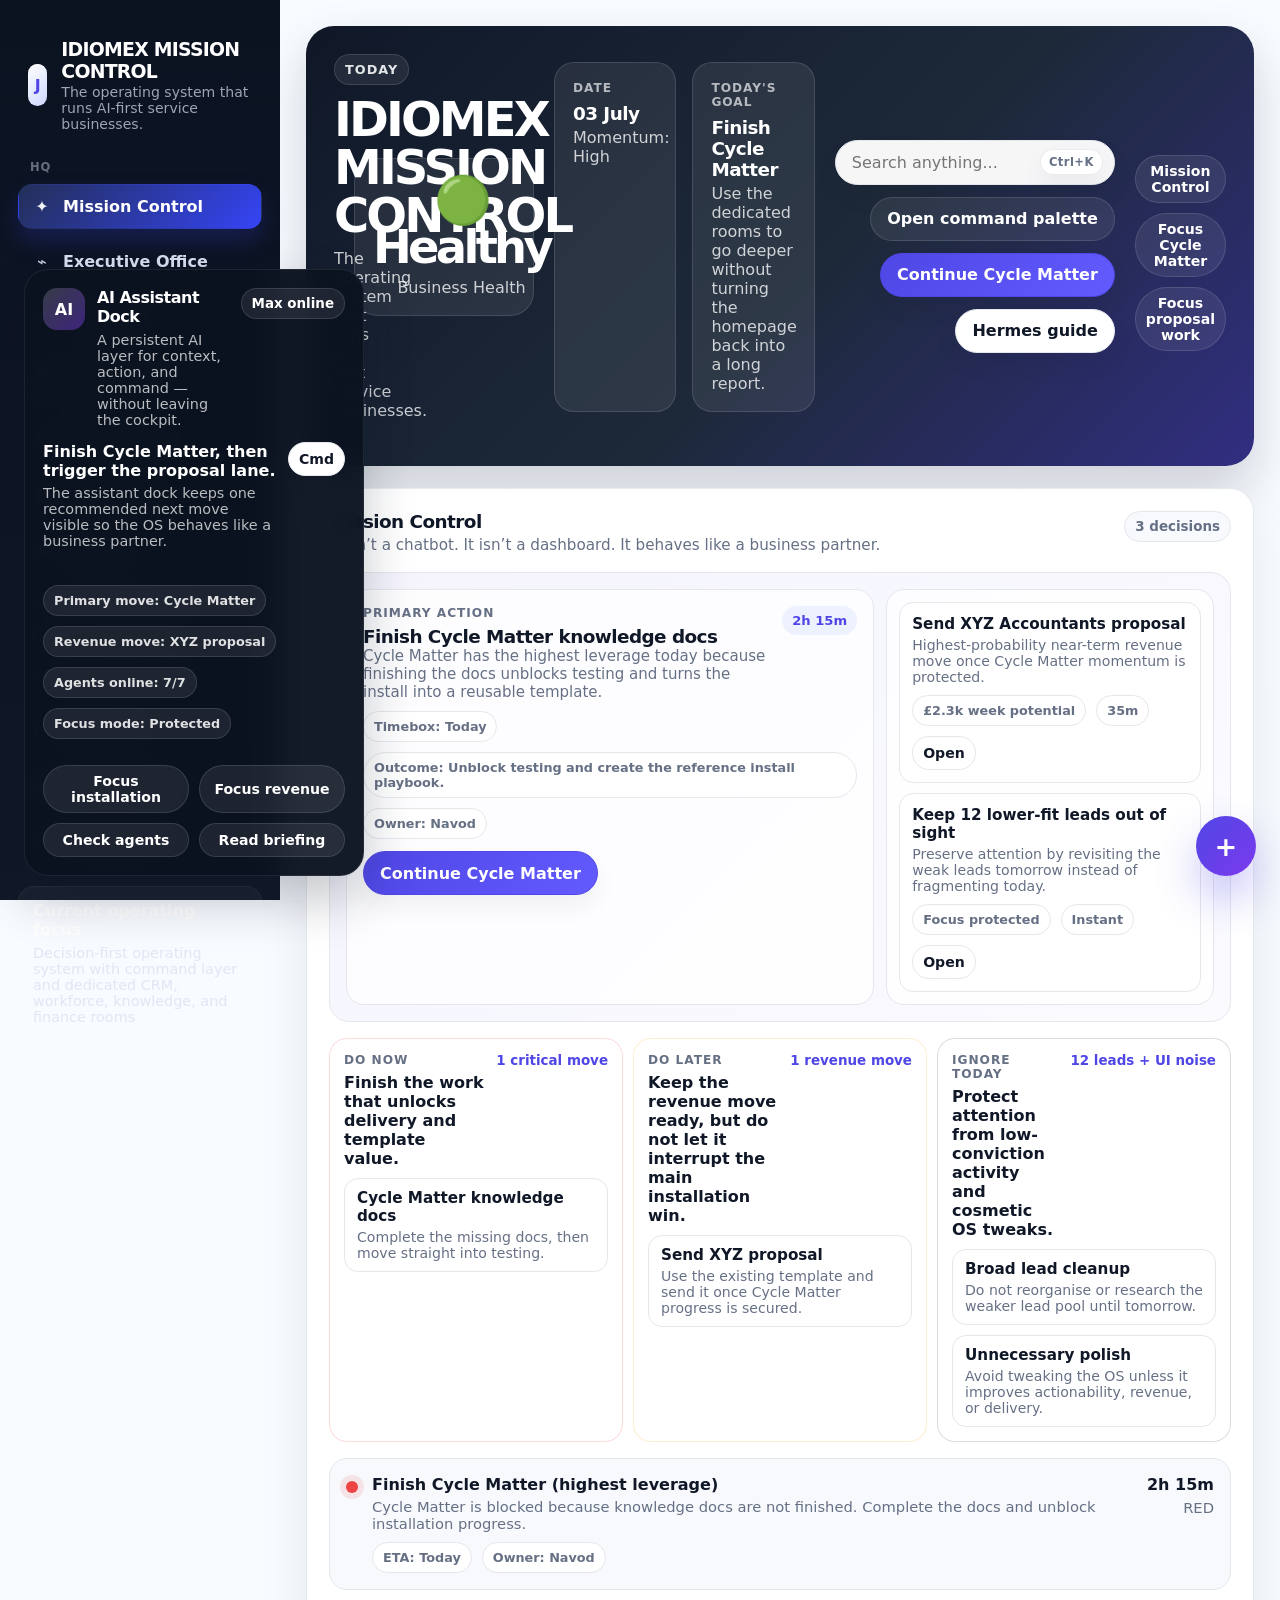
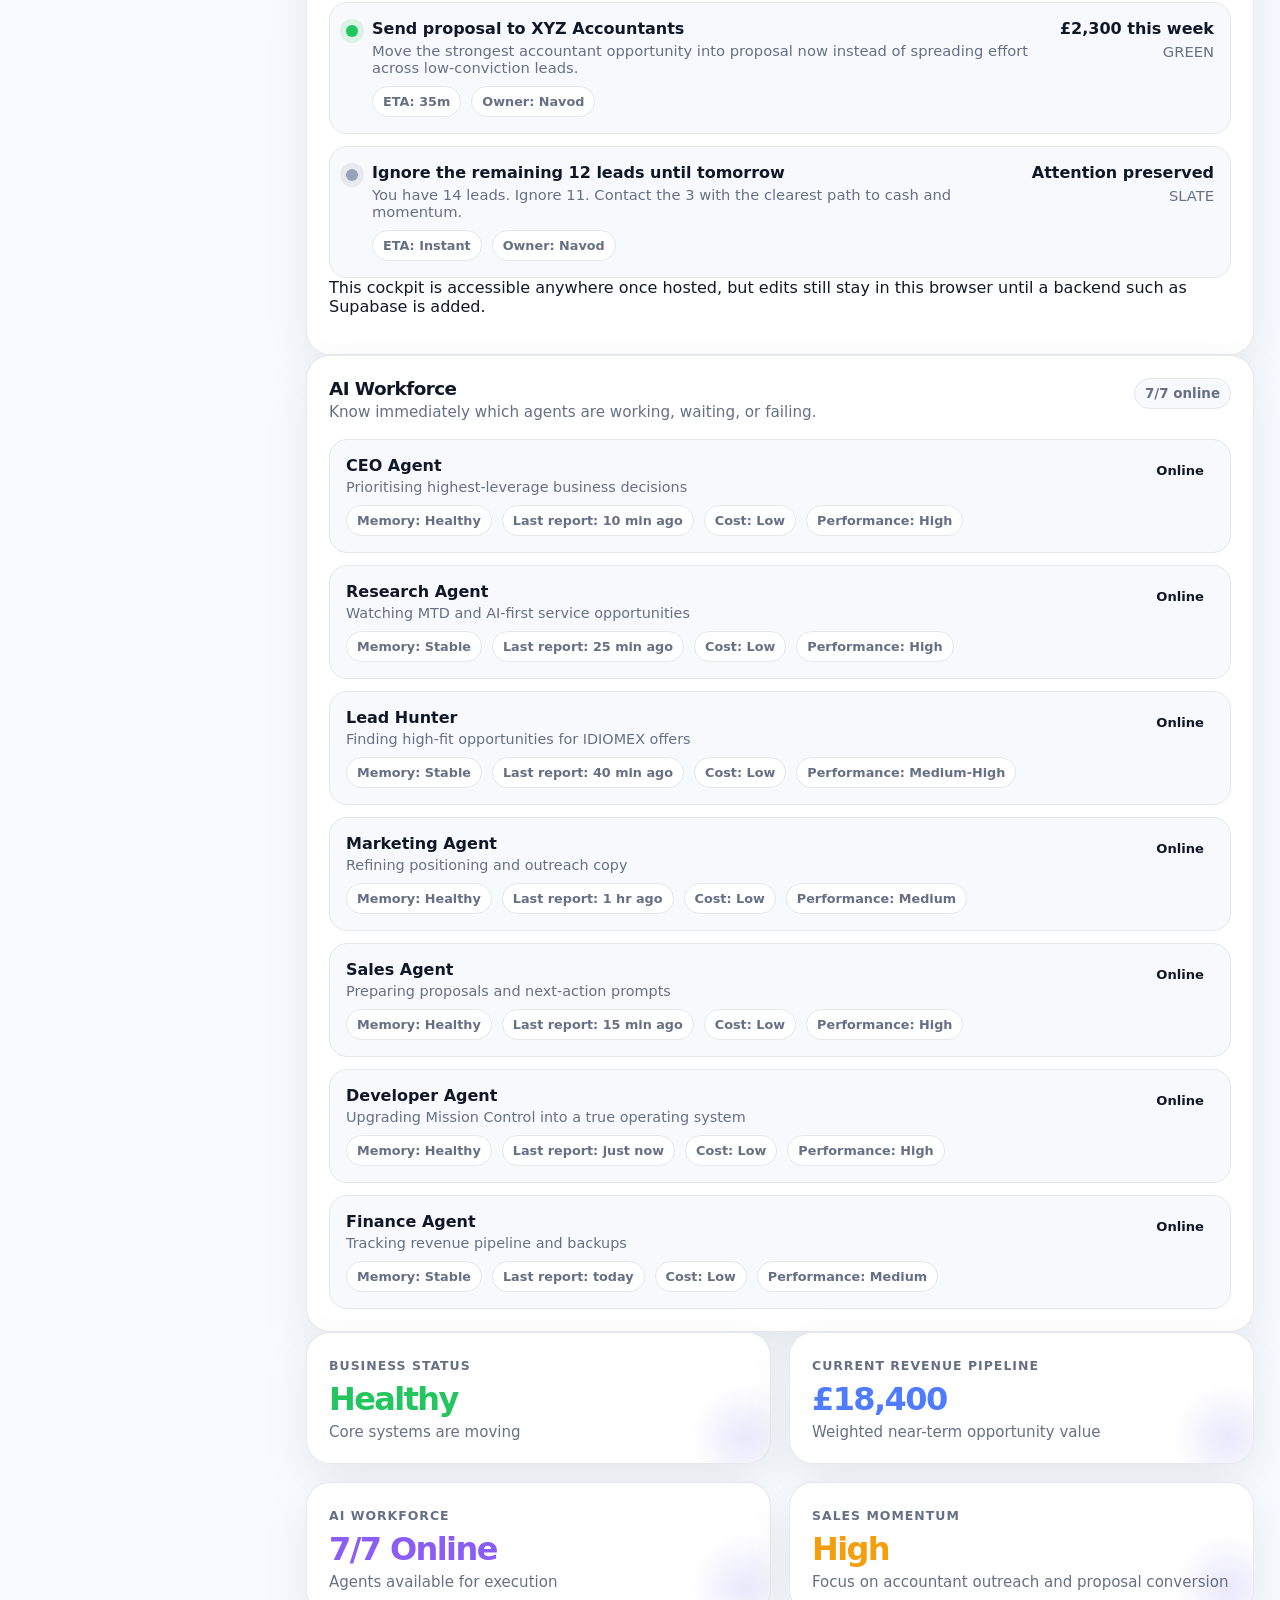
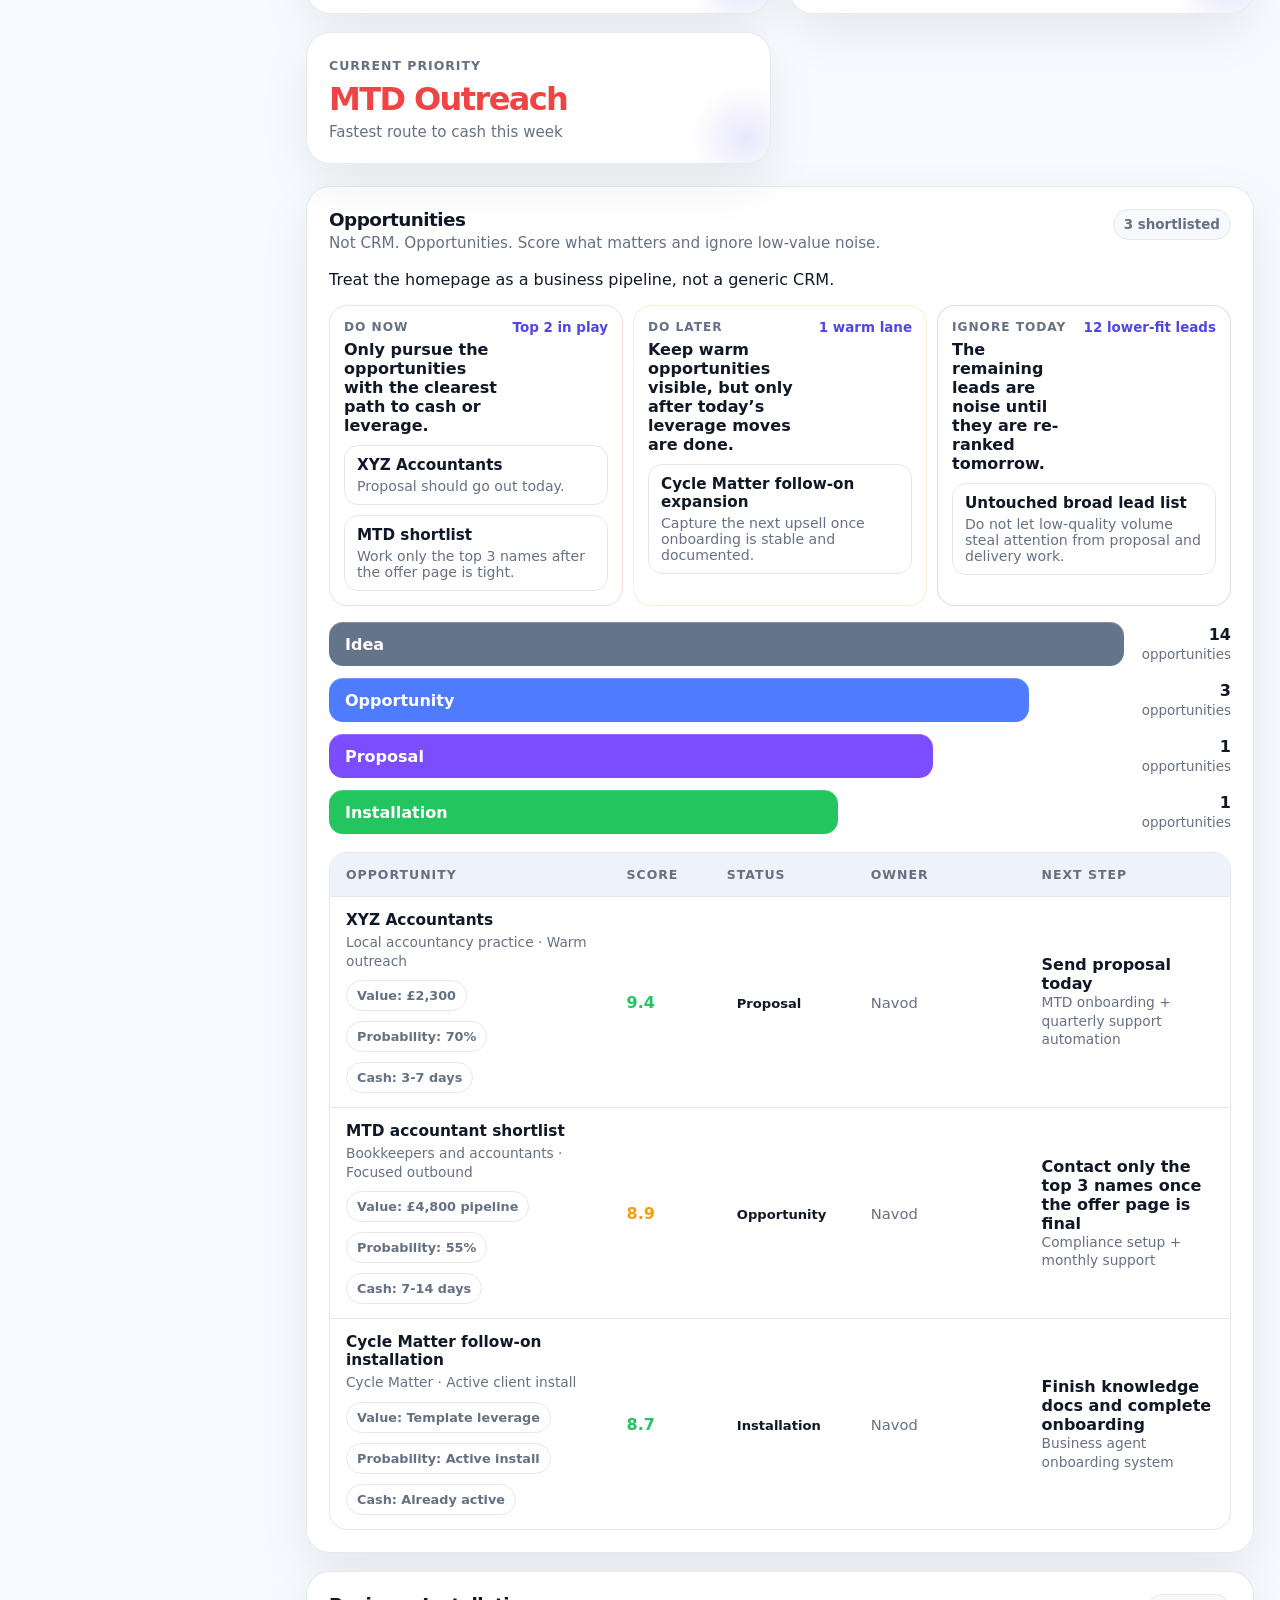
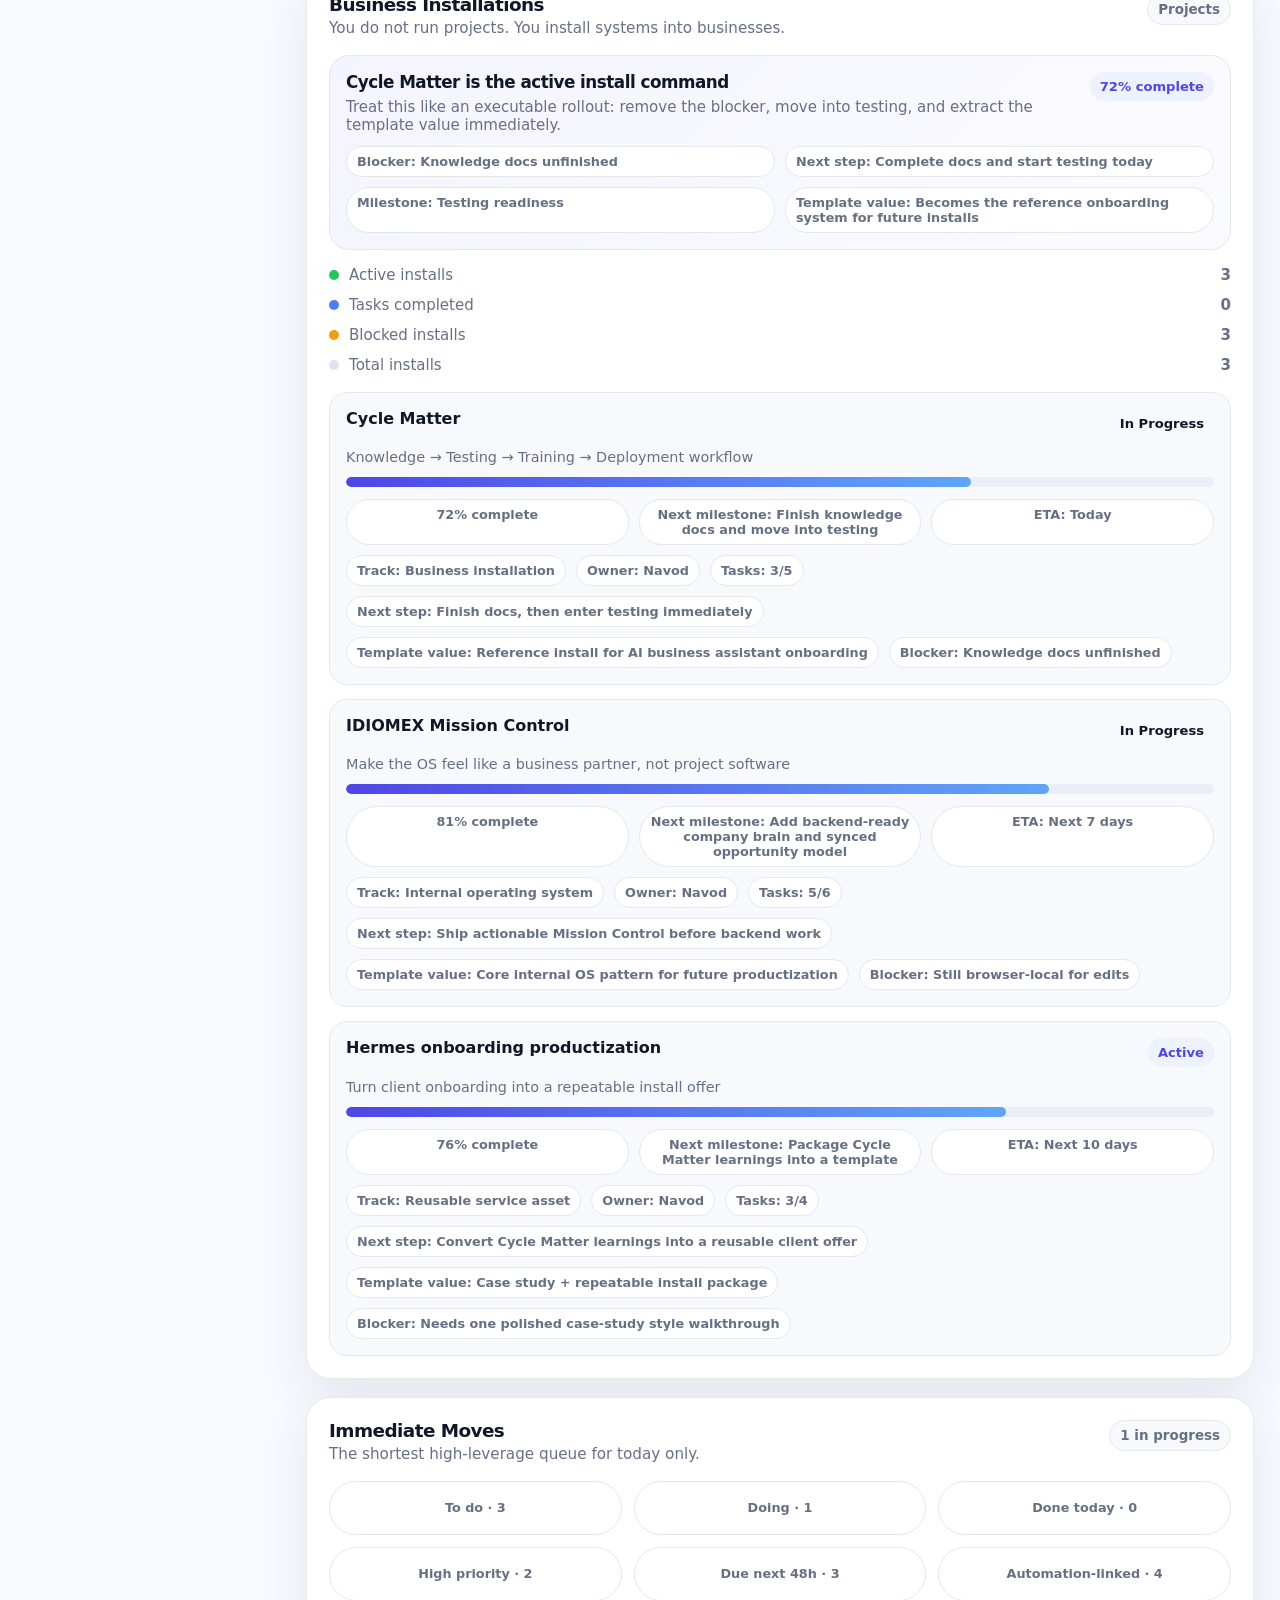
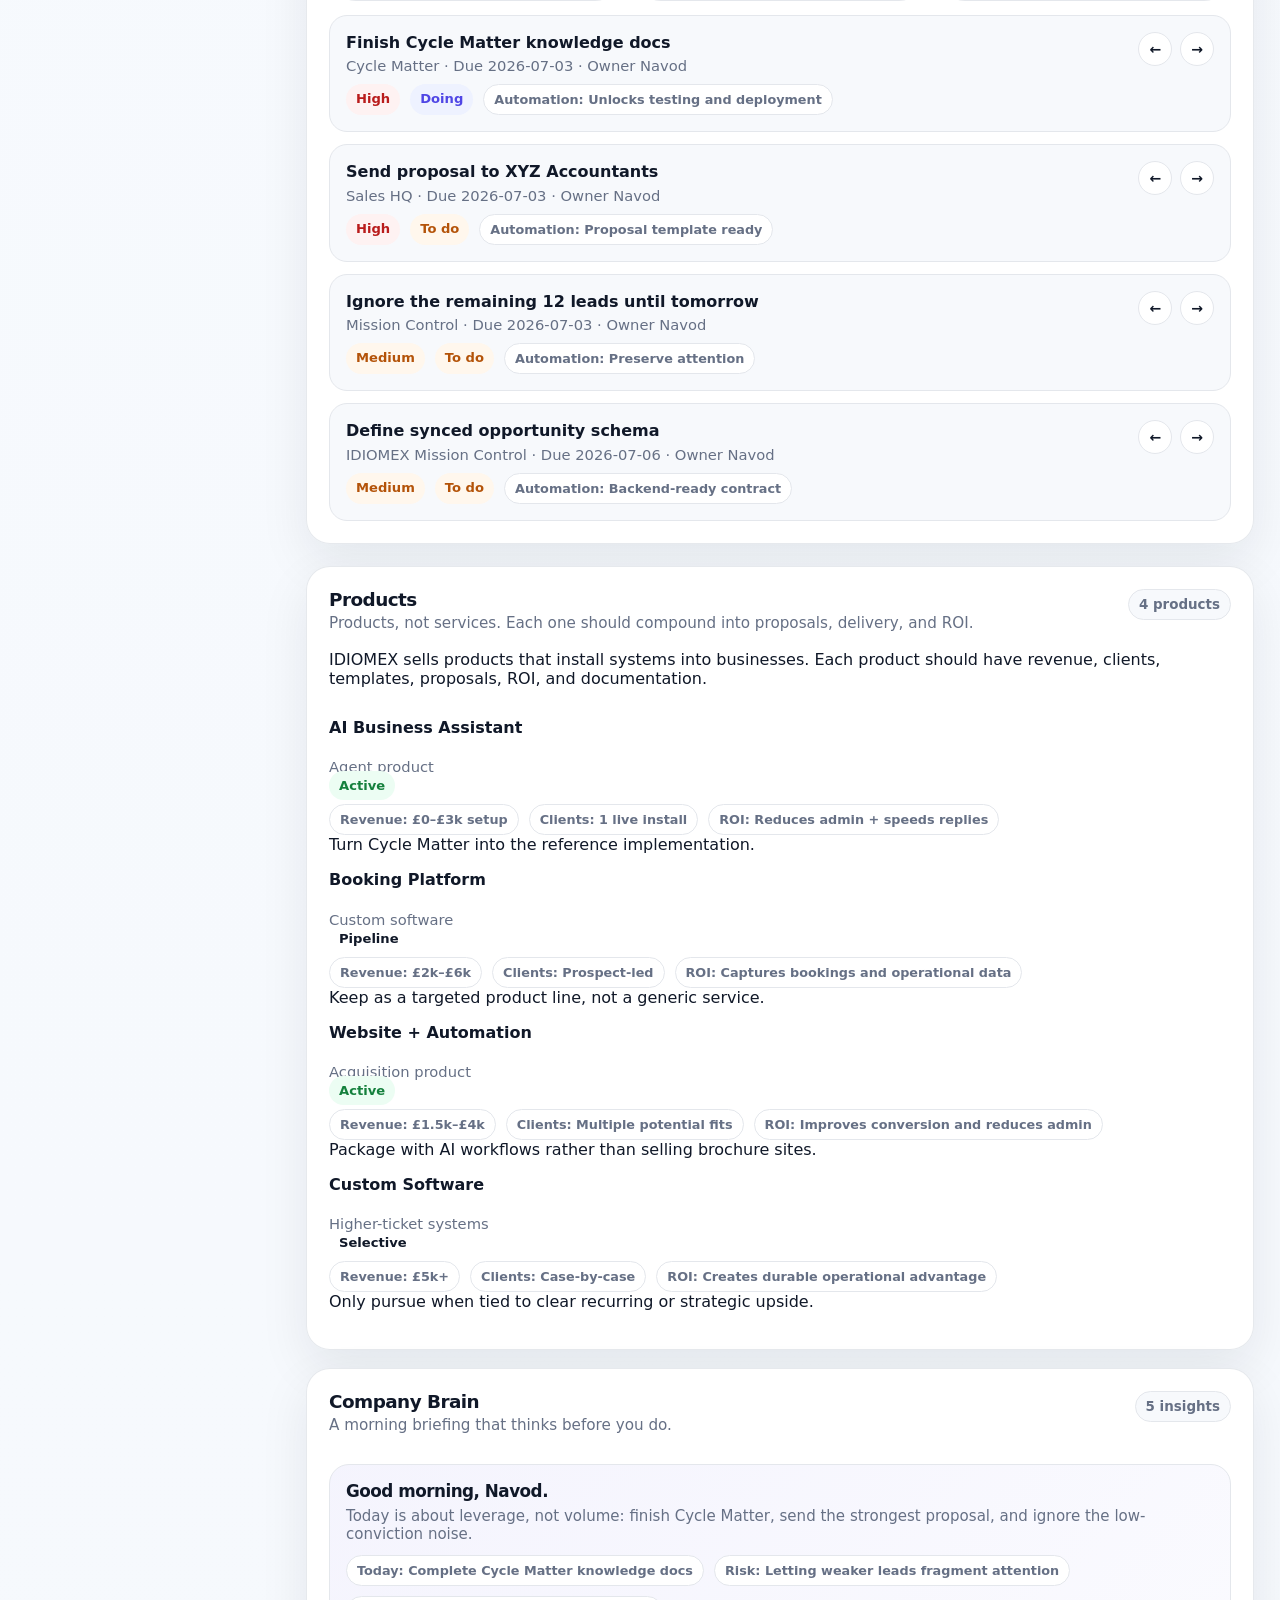
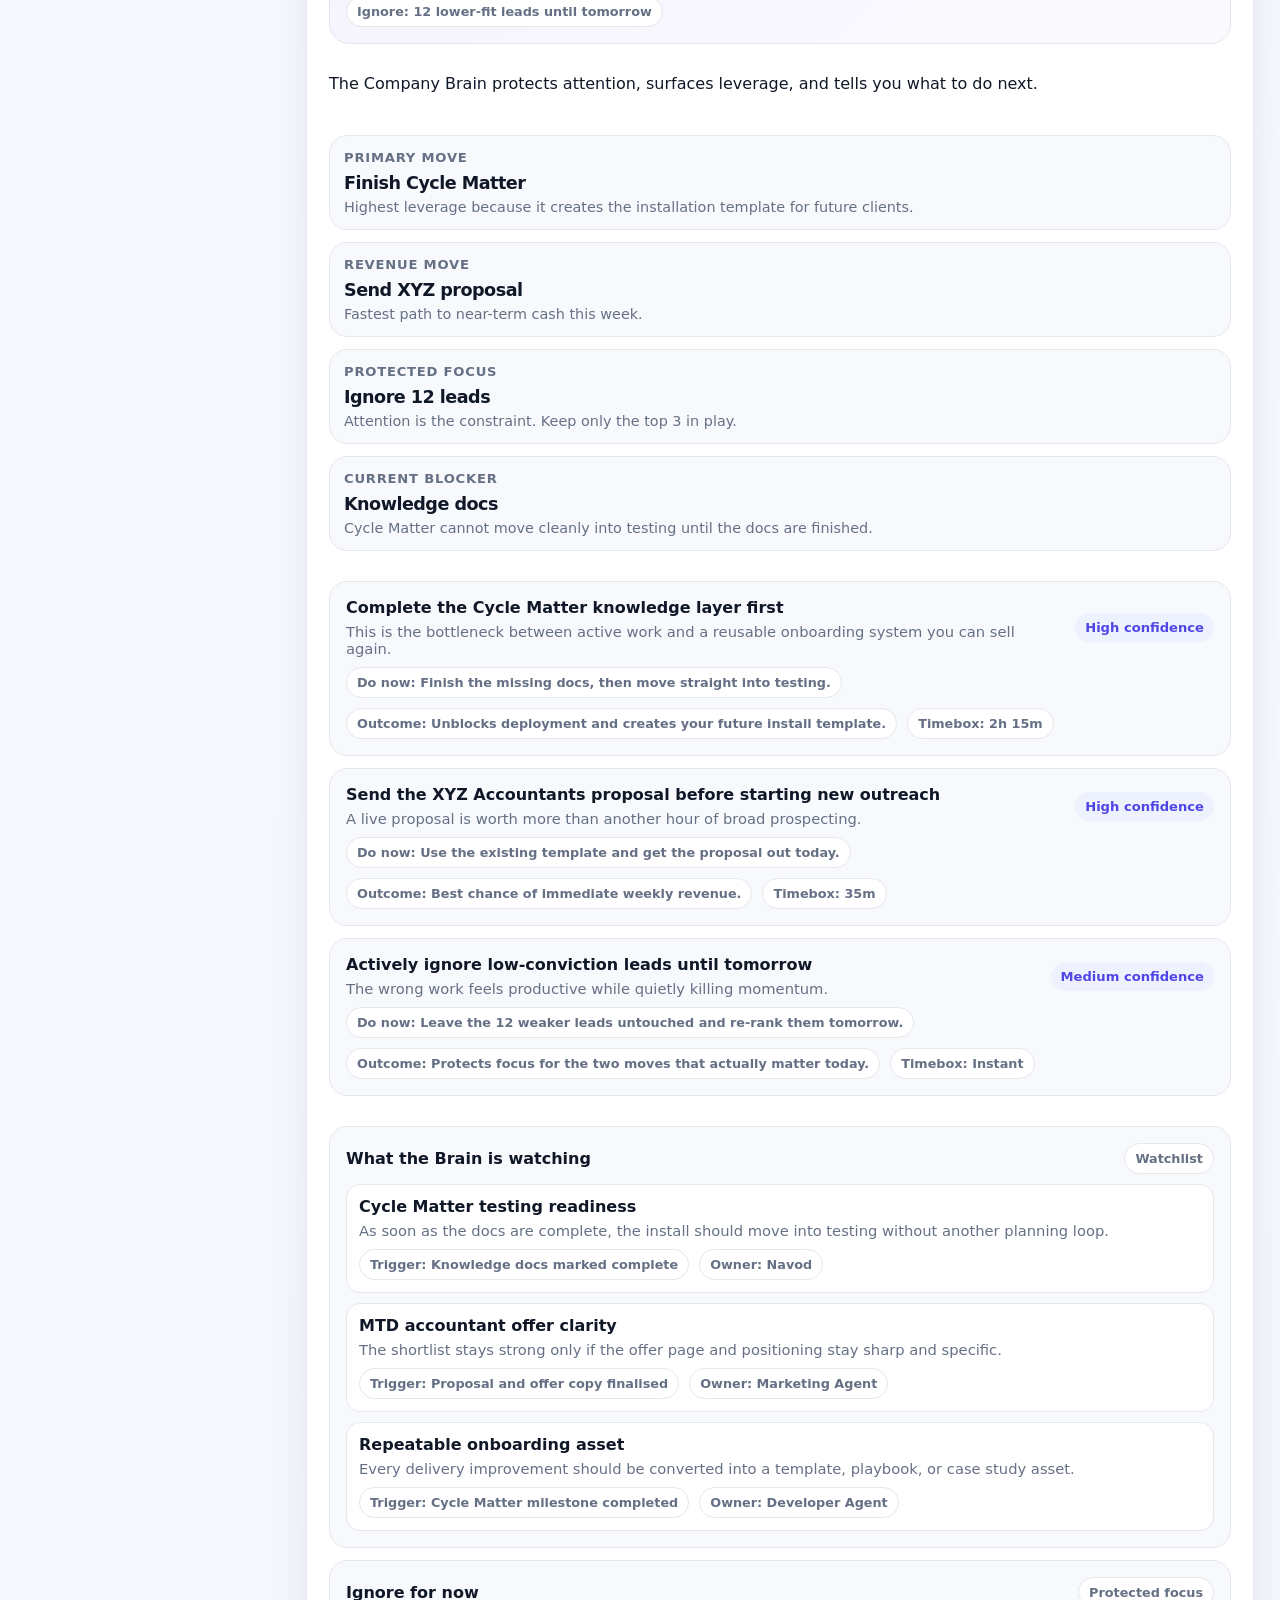
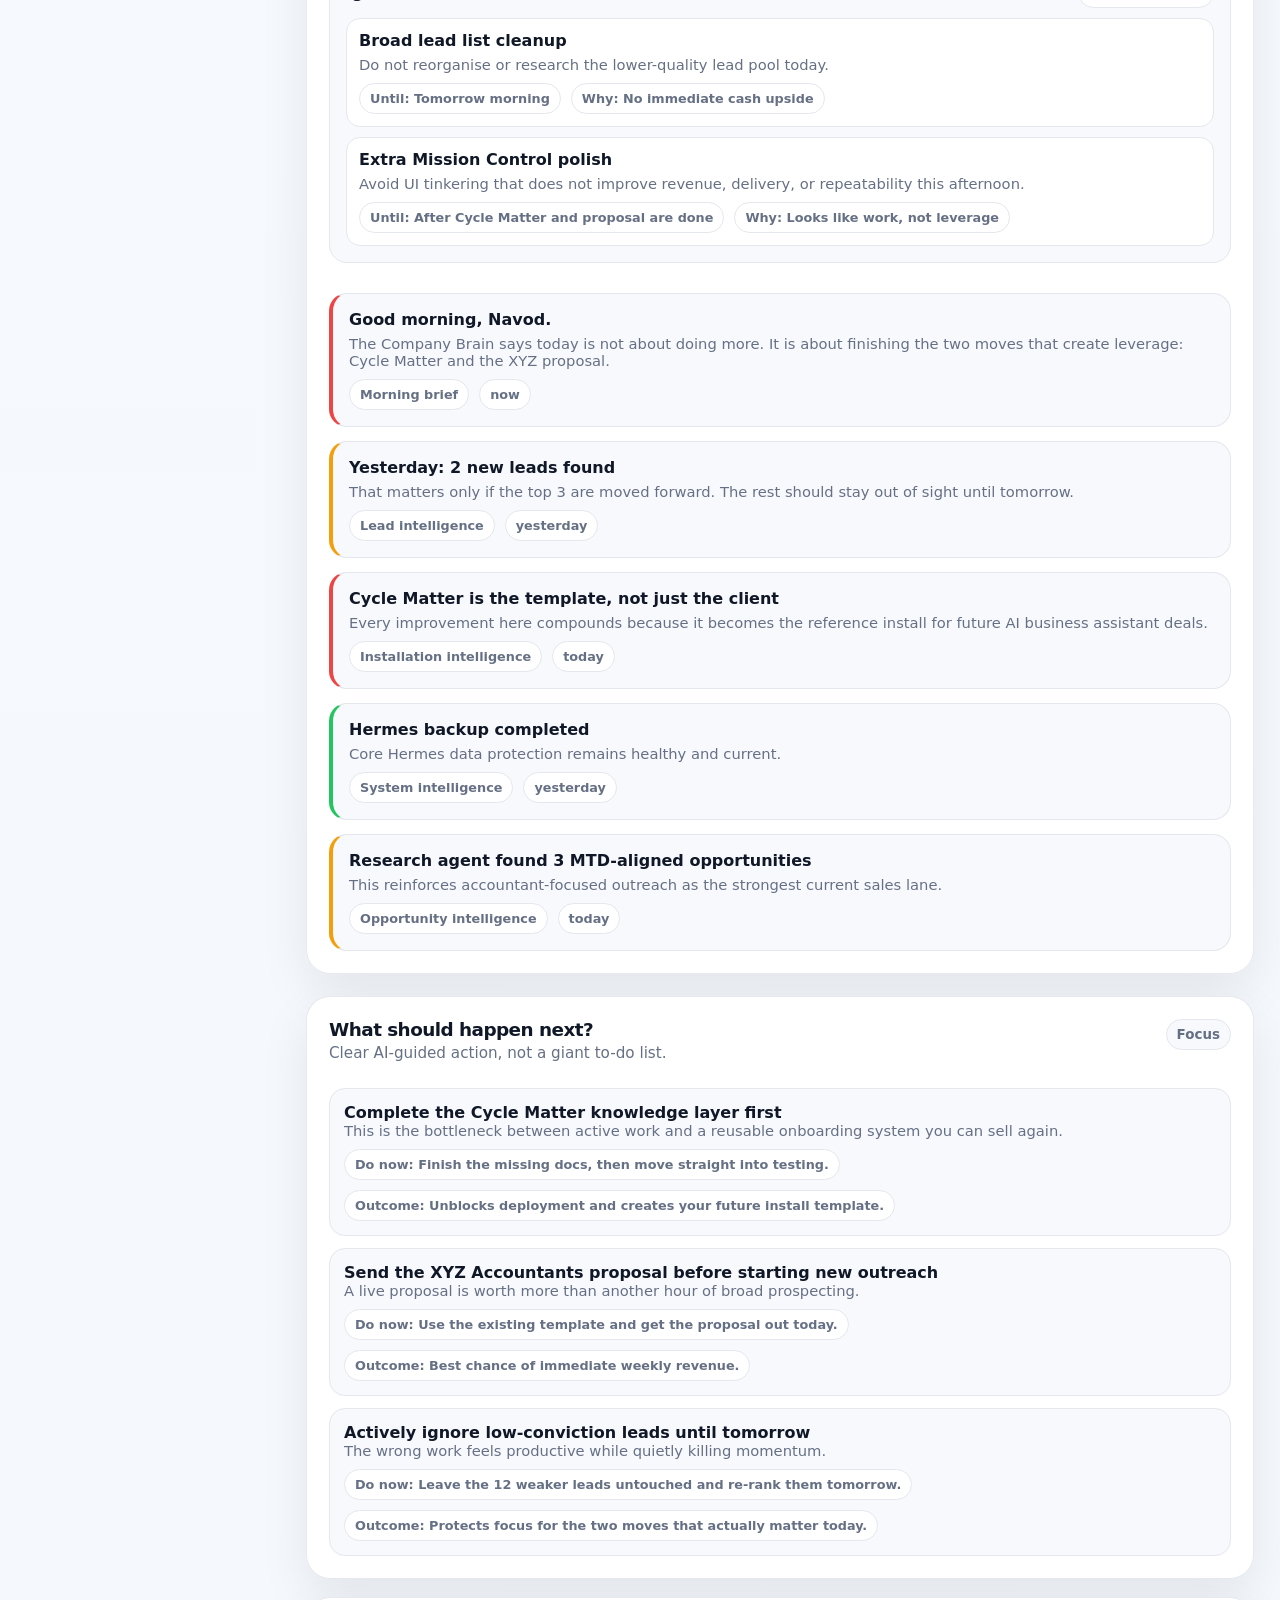
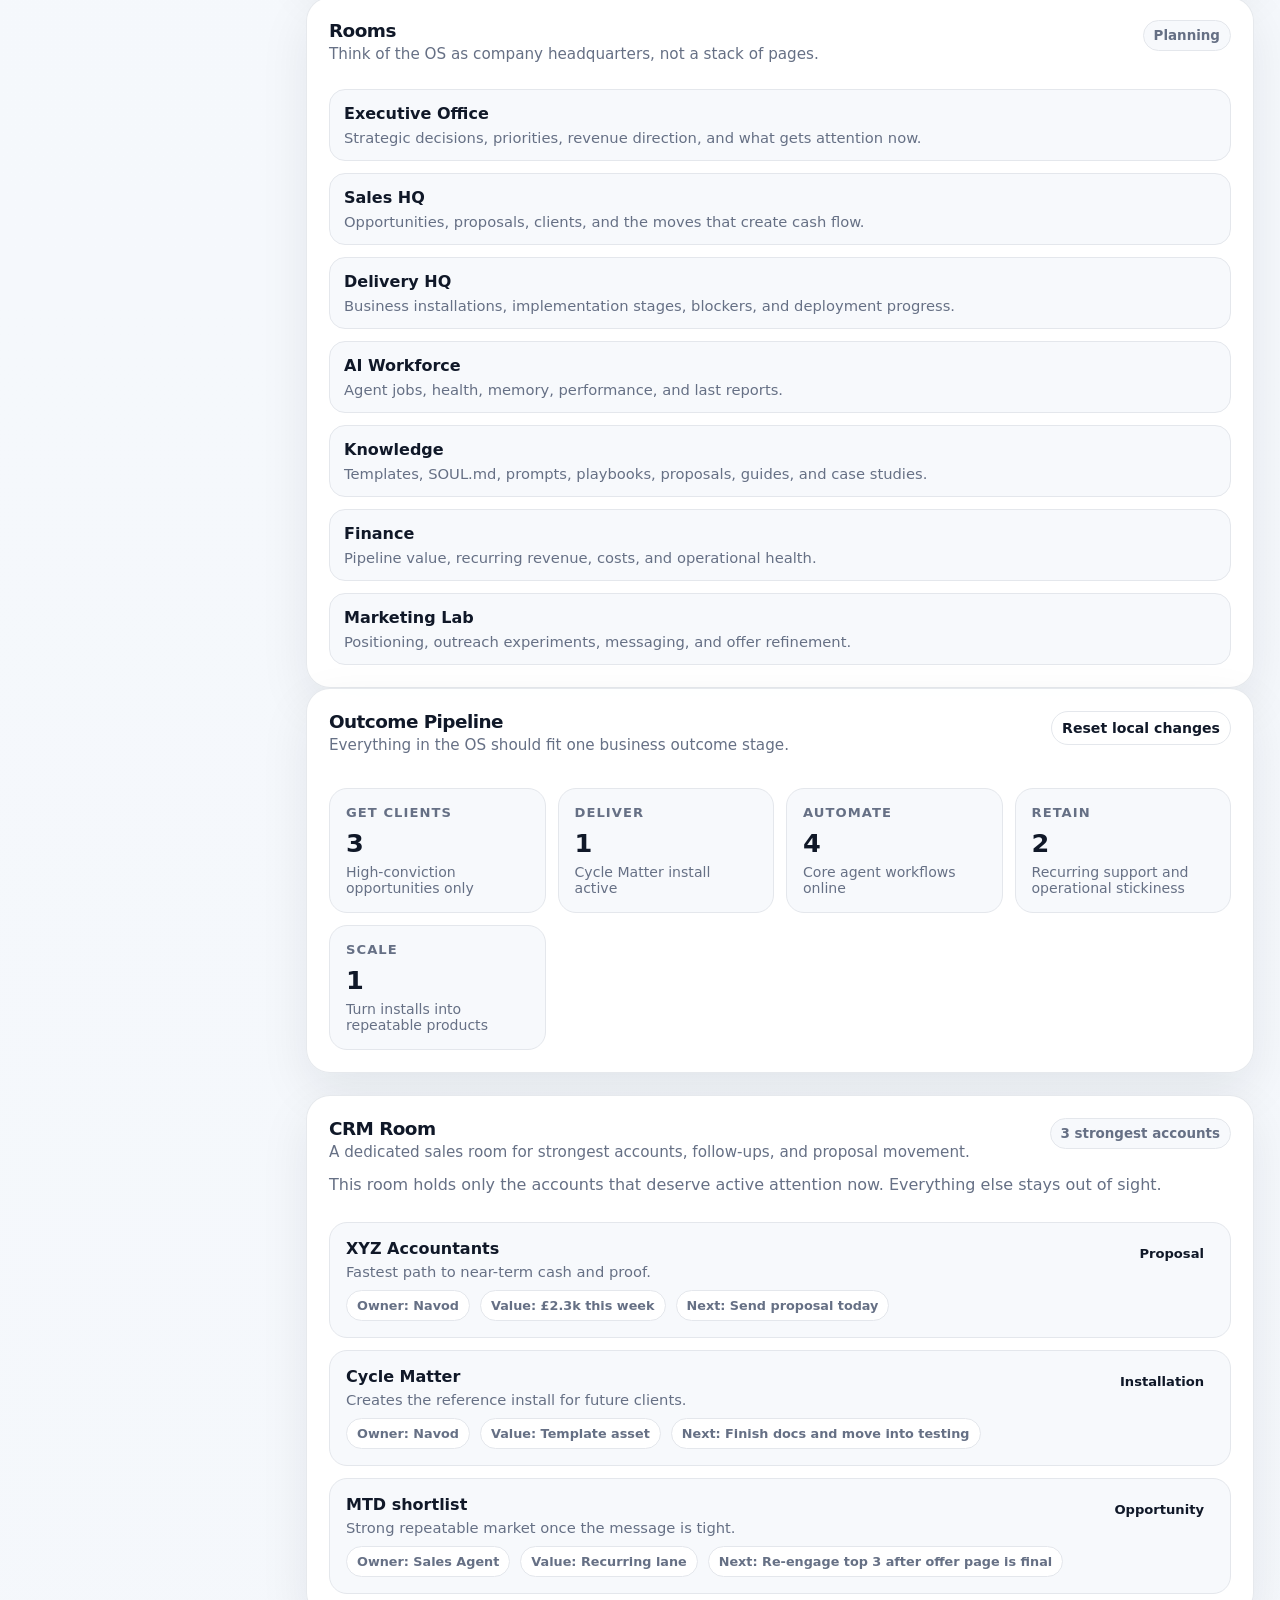
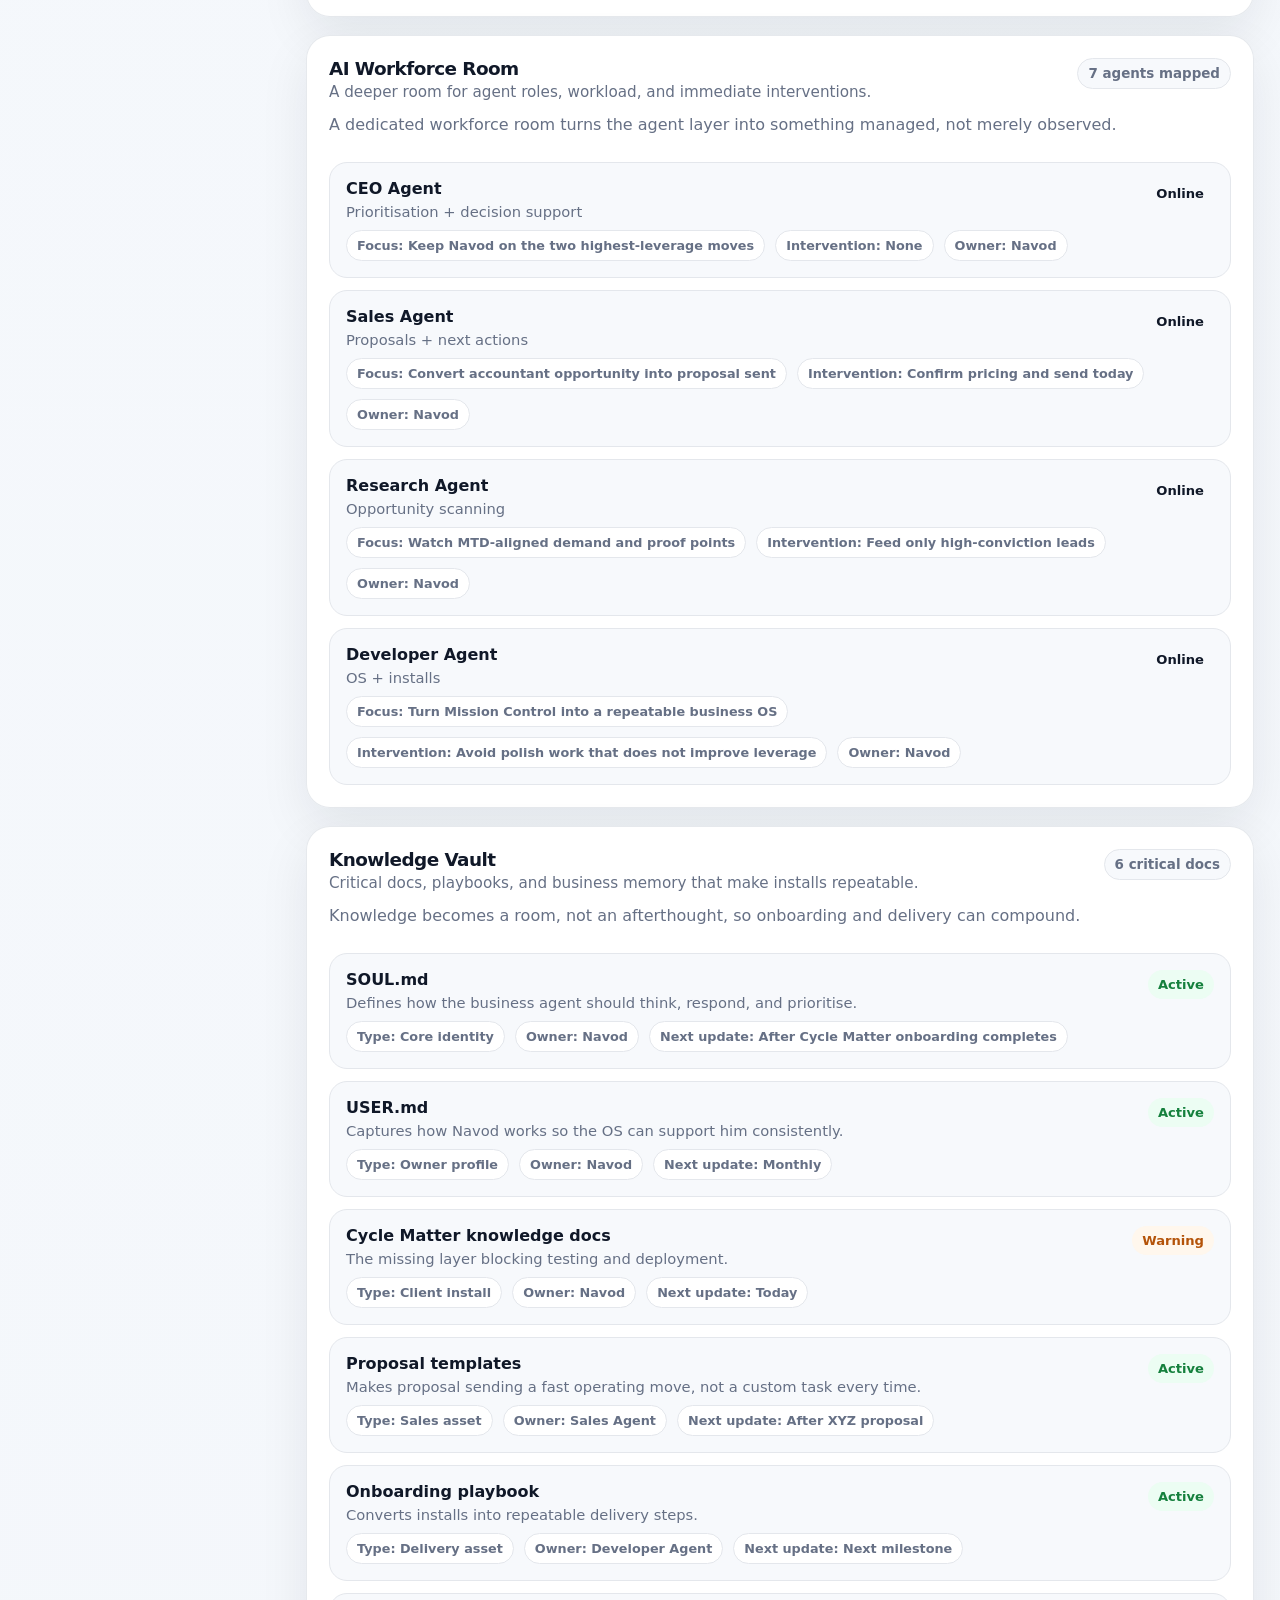
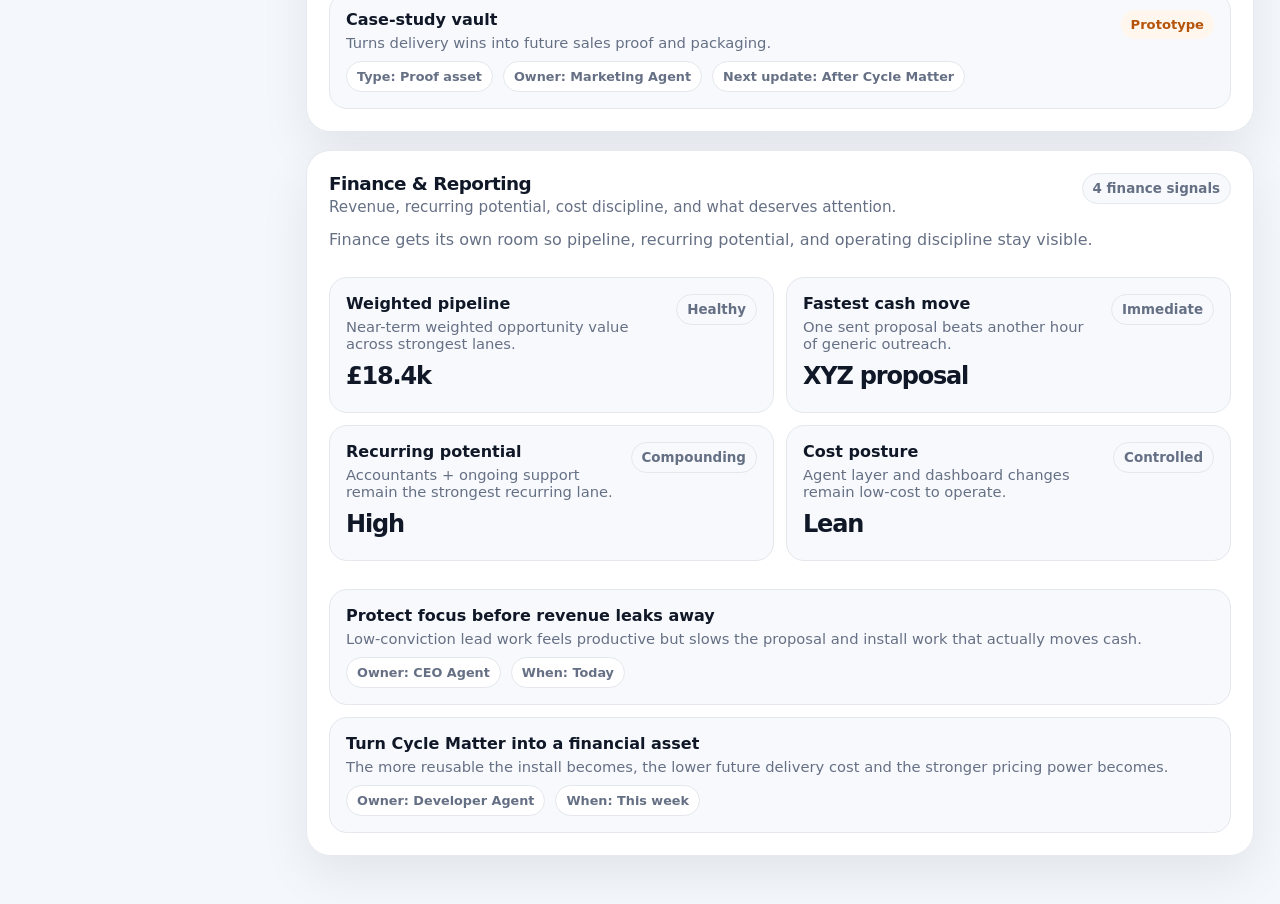
==== commit 583c4b9c: "feat: add phase 5 mission control actionability" ====
--- a/index.html
+++ b/index.html
@@ -698,6 +698,153 @@
     .brain-panel-item strong {
       display: block;
       margin-bottom: 6px;
+    }
+
+    .brain-brief-strip,
+    .action-rail,
+    .installation-command {
+      border: 1px solid var(--line);
+      border-radius: 20px;
+      background: linear-gradient(135deg, rgba(79, 70, 229, 0.06) 0%, rgba(99, 102, 241, 0.03) 100%);
+      padding: 16px;
+      margin: 12px 0 16px;
+    }
+
+    .brain-brief-strip strong,
+    .primary-action-main strong,
+    .installation-command strong {
+      display: block;
+      font-size: 1.05rem;
+      letter-spacing: -0.03em;
+      margin-bottom: 6px;
+    }
+
+    .brain-brief-strip p,
+    .primary-action-main p,
+    .installation-command p {
+      margin: 0;
+      color: var(--muted);
+      font-size: 0.94rem;
+    }
+
+    .action-rail {
+      display: grid;
+      grid-template-columns: minmax(0, 1.45fr) minmax(240px, 0.9fr);
+      gap: 12px;
+    }
+
+    .primary-action-card,
+    .action-support-list,
+    .priority-bucket {
+      border: 1px solid var(--line);
+      border-radius: 18px;
+      background: rgba(255,255,255,0.82);
+    }
+
+    .primary-action-card {
+      padding: 16px;
+    }
+
+    .primary-action-top,
+    .installation-command-head,
+    .priority-bucket-head {
+      display: flex;
+      justify-content: space-between;
+      align-items: start;
+      gap: 12px;
+      margin-bottom: 10px;
+    }
+
+    .primary-action-kicker,
+    .priority-bucket-label {
+      display: block;
+      color: var(--muted);
+      text-transform: uppercase;
+      letter-spacing: 0.08em;
+      font-size: 0.76rem;
+      font-weight: 800;
+      margin-bottom: 6px;
+    }
+
+    .primary-action-title {
+      margin: 0;
+      font-size: 1.15rem;
+      letter-spacing: -0.03em;
+    }
+
+    .action-support-list,
+    .priority-buckets,
+    .priority-bucket-list {
+      display: grid;
+      gap: 10px;
+    }
+
+    .action-support-list {
+      padding: 12px;
+      align-content: start;
+    }
+
+    .support-action {
+      border: 1px solid var(--line);
+      border-radius: 14px;
+      background: #fff;
+      padding: 12px;
+    }
+
+    .support-action strong,
+    .priority-bucket-item strong {
+      display: block;
+      margin-bottom: 4px;
+      font-size: 0.95rem;
+    }
+
+    .support-action p,
+    .priority-bucket-item p {
+      margin: 0;
+      color: var(--muted);
+      font-size: 0.88rem;
+    }
+
+    .priority-buckets {
+      grid-template-columns: repeat(3, minmax(0, 1fr));
+      margin: 0 0 16px;
+    }
+
+    .priority-buckets.compact-buckets {
+      margin-top: 12px;
+    }
+
+    .priority-bucket {
+      padding: 14px;
+    }
+
+    .priority-bucket[data-bucket-tone="now"] { border-color: rgba(239, 68, 68, 0.18); }
+    .priority-bucket[data-bucket-tone="later"] { border-color: rgba(245, 158, 11, 0.18); }
+    .priority-bucket[data-bucket-tone="ignore"] { border-color: rgba(100, 116, 139, 0.24); }
+
+    .priority-bucket-metric {
+      color: var(--primary);
+      white-space: nowrap;
+      font-size: 0.84rem;
+      font-weight: 800;
+    }
+
+    .priority-bucket-item {
+      border: 1px solid var(--line);
+      border-radius: 14px;
+      background: #fff;
+      padding: 10px 12px;
+    }
+
+    .installation-command-grid {
+      display: grid;
+      grid-template-columns: repeat(2, minmax(0, 1fr));
+      gap: 10px;
+      margin-top: 12px;
+    }
+
+    .installation-command-grid .mini-chip {
+      justify-content: flex-start;
     }
 
     .progress-bar {
@@ -1670,6 +1817,11 @@
       .floating-action-stack { left: auto; right: 12px; bottom: 176px; justify-items: end; }
       .quick-actions-panel { width: min(320px, calc(100vw - 24px)); }
       .fab { width: 54px; height: 54px; justify-self: end; }
+      .action-rail,
+      .brain-subgrid,
+      .installation-command-grid,
+      .priority-buckets,
+      .priority-buckets.compact-buckets { grid-template-columns: 1fr; }
     }
   </style>
 </head>
@@ -1725,7 +1877,7 @@
             <span class="shortcut-hint">Ctrl+K</span>
           </div>
           <button class="btn quick-command-btn" type="button" onclick="openCommandPalette()">Open command palette</button>
-          <button class="btn primary" onclick="scrollToSection('tasks')">Continue Cycle Matter</button>
+          <button class="btn primary" id="primary-command-action" onclick="scrollToSection('tasks')">Continue Cycle Matter</button>
           <a class="btn" href="./guide.html">Hermes guide</a>
         </div>
         <div class="command-shortcuts" id="command-shortcuts"></div>
@@ -1740,6 +1892,8 @@
             </div>
             <span class="pill" id="decision-pill">Loading…</span>
           </div>
+          <div id="action-rail" class="action-rail"></div>
+          <div id="priority-buckets" class="priority-buckets"></div>
           <div id="decision-list" class="decision-list"></div>
           <p class="sync-note" id="sync-note"></p>
         </article>
@@ -1767,6 +1921,8 @@
             </div>
             <span class="pill" id="lead-headline-pill">Loading…</span>
           </div>
+          <p class="section-subnote" id="lead-summary-note">Loading opportunity triage…</p>
+          <div id="opportunity-buckets" class="priority-buckets compact-buckets"></div>
           <div id="funnel" class="funnel"></div>
           <div id="lead-list" class="crm-table"></div>
         </article>
@@ -1779,6 +1935,7 @@
             </div>
             <span class="pill">Projects</span>
           </div>
+          <div id="installation-command" class="installation-command"></div>
           <div id="project-legend" class="legend"></div>
           <div id="project-list" class="project-timeline"></div>
         </article>
@@ -1816,6 +1973,7 @@
             </div>
             <span class="pill" id="notifications-pill">Loading…</span>
           </div>
+          <div id="brain-brief-strip" class="brain-brief-strip"></div>
           <p class="section-subnote" id="brain-headline">Loading company-brain thesis…</p>
           <div id="brain-summary-grid" class="brain-summary-grid"></div>
           <div id="brain-recommendations" class="brain-recommendations"></div>
@@ -2127,21 +2285,66 @@
     function renderTopbar() {
       const workspace = state.data.workspace || {};
       const header = state.data.command_header || {};
+      const missionControl = state.data.mission_control || {};
+      const primaryAction = missionControl.primary_action || {};
+      const primaryCommandButton = document.getElementById('primary-command-action');
       document.getElementById('command-day').textContent = header.day_label || 'Today';
       document.getElementById('command-date').textContent = header.date_label || workspace.generated_at || 'Today';
-      document.getElementById('welcome-title').textContent = workspace.name || 'IDIOMEX Operating System';
-      document.getElementById('welcome-copy').textContent = workspace.status || workspace.welcome || 'Everything in one place.';
+      document.getElementById('welcome-title').textContent = workspace.name || 'Workspace';
+      document.getElementById('welcome-copy').textContent = workspace.subtitle || workspace.welcome || 'Business command center';
       document.getElementById('business-health').textContent = header.business_health || '--%';
       document.getElementById('command-momentum').textContent = `Momentum: ${header.momentum || 'Stable'}`;
-      document.getElementById('primary-goal').textContent = header.primary_goal || 'No primary goal set.';
-      document.getElementById('recommended-next').textContent = header.recommended_after || workspace.welcome || 'Choose the next move.';
+      document.getElementById('primary-goal').textContent = header.primary_goal || primaryAction.title || 'No primary goal set.';
+      document.getElementById('recommended-next').textContent = header.recommended_after || primaryAction.why_now || workspace.welcome || 'Choose the next move.';
+      if (primaryCommandButton) {
+        primaryCommandButton.textContent = primaryAction.cta || primaryAction.title || 'Continue current priority';
+        primaryCommandButton.onclick = () => scrollToSection(primaryAction.target_section || 'tasks');
+      }
     }
 
     function renderExecutiveBrief() {
       const workspace = state.data.workspace || {};
       const decisions = filterItems(state.data.decision_centre || [], ['title', 'impact', 'next_action', 'eta']);
+      const missionControl = state.data.mission_control || {};
+      const primaryAction = missionControl.primary_action || decisions[0] || {};
+      const secondaryActions = missionControl.secondary_actions || [];
+      const priorityBuckets = missionControl.priority_buckets || [];
       document.getElementById('decision-pill').textContent = `${decisions.length} decisions`;
       document.getElementById('sync-note').textContent = workspace.sync_status?.note || 'Local edits stay in this browser until a backend is added.';
+      document.getElementById('action-rail').innerHTML = primaryAction.title ? `
+        <article class="primary-action-card">
+          <div class="primary-action-top">
+            <div class="primary-action-main">
+              <span class="primary-action-kicker">Primary action</span>
+              <h4 class="primary-action-title">${escapeHtml(primaryAction.title || 'Choose the next move')}</h4>
+              <p>${escapeHtml(primaryAction.why_now || primaryAction.next_action || '')}</p>
+            </div>
+            ${primaryAction.impact ? `<span class="status-badge status-doing">${escapeHtml(primaryAction.impact)}</span>` : ''}
+          </div>
+          <div class="mini-meta">
+            ${primaryAction.timebox ? `<span class="mini-chip">Timebox: ${escapeHtml(primaryAction.timebox)}</span>` : ''}
+            ${primaryAction.outcome ? `<span class="mini-chip">Outcome: ${escapeHtml(primaryAction.outcome)}</span>` : ''}
+            ${primaryAction.owner ? `<span class="mini-chip">Owner: ${escapeHtml(primaryAction.owner)}</span>` : ''}
+          </div>
+          <div class="mini-meta" style="margin-top:12px;">
+            <button class="btn primary" type="button" onclick="scrollToSection('${escapeJs(primaryAction.target_section || 'tasks')}')">${escapeHtml(primaryAction.cta || 'Open now')}</button>
+          </div>
+        </article>
+        <div class="action-support-list">
+          ${secondaryActions.length ? secondaryActions.map(item => `
+            <article class="support-action">
+              <strong>${escapeHtml(item.title || 'Secondary move')}</strong>
+              <p>${escapeHtml(item.detail || item.why_now || '')}</p>
+              <div class="mini-meta">
+                ${item.impact ? `<span class="mini-chip">${escapeHtml(item.impact)}</span>` : ''}
+                ${item.timebox ? `<span class="mini-chip">${escapeHtml(item.timebox)}</span>` : ''}
+                ${item.target_section ? `<button class="btn small" type="button" onclick="scrollToSection('${escapeJs(item.target_section)}')">Open</button>` : ''}
+              </div>
+            </article>
+          `).join('') : '<div class="empty">No secondary actions loaded.</div>'}
+        </div>
+      ` : '<div class="empty">No primary action loaded.</div>';
+      document.getElementById('priority-buckets').innerHTML = renderPriorityBuckets(priorityBuckets, 'No focus lanes loaded.');
       document.getElementById('decision-list').innerHTML = decisions.length ? decisions.map(item => `
         <article class="decision-row">
           <span class="decision-priority priority-${escapeHtml(String(item.priority || 'slate').toLowerCase())}"></span>
@@ -2229,8 +2432,12 @@
 
     function renderLeads() {
       const leadPipeline = state.data.lead_pipeline || {};
-      const leads = filterItems(leadPipeline.leads || [], ['name', 'buyer', 'stage', 'next_action', 'notes', 'offer', 'channel', 'health']);
-      document.getElementById('lead-headline-pill').textContent = leadPipeline.summary?.headline || 'Lead snapshot';
+      const triageBuckets = state.data.opportunity_buckets || [];
+      const leads = filterItems(leadPipeline.leads || [], ['name', 'buyer', 'stage', 'next_action', 'notes', 'offer', 'channel', 'health'])
+        .sort((a, b) => Number(b.score || 0) - Number(a.score || 0));
+      document.getElementById('lead-headline-pill').textContent = `${Math.min(leads.length, 3)} shortlisted`;
+      document.getElementById('lead-summary-note').textContent = leadPipeline.summary?.note || 'Keep only the best opportunities in the main attention zone.';
+      document.getElementById('opportunity-buckets').innerHTML = renderPriorityBuckets(triageBuckets, 'No opportunity buckets loaded.');
       document.getElementById('funnel').innerHTML = (leadPipeline.stages || []).map((stage, index) => {
         const width = 100 - index * 12;
         return `
@@ -2246,17 +2453,22 @@
 
       document.getElementById('lead-list').innerHTML = leads.length ? `
         <div class="crm-header">
-          <span>Lead</span>
+          <span>Opportunity</span>
           <span>Score</span>
           <span>Status</span>
           <span>Owner</span>
-          <span>Next Action</span>
+          <span>Next Step</span>
         </div>
-        ${leads.slice(0, 6).map(lead => `
+        ${leads.slice(0, 3).map(lead => `
           <div class="crm-row">
             <div class="crm-company">
               <strong>${escapeHtml(lead.name)}</strong>
               <p>${escapeHtml(lead.buyer)} · ${escapeHtml(lead.channel || 'Direct outreach')}</p>
+              <div class="mini-meta">
+                ${lead.expected_value ? `<span class="mini-chip">Value: ${escapeHtml(lead.expected_value)}</span>` : ''}
+                ${lead.probability ? `<span class="mini-chip">Probability: ${escapeHtml(lead.probability)}</span>` : ''}
+                ${lead.speed_to_cash ? `<span class="mini-chip">Cash: ${escapeHtml(lead.speed_to_cash)}</span>` : ''}
+              </div>
             </div>
             <div class="crm-score ${escapeHtml(String(lead.health || '').toLowerCase())}">${escapeHtml(String(lead.score))}</div>
             <div><span class="status-badge status-${escapeHtml(String(lead.stage || '').toLowerCase().replace(/\s+/g, '-'))}">${escapeHtml(lead.stage)}</span></div>
@@ -2272,13 +2484,29 @@
 
     function renderProjects() {
       const projects = filterItems(state.data.projects || [], ['name', 'status', 'focus', 'next_milestone', 'blocker', 'track']);
+      const installationCommand = state.data.installation_command || {};
       const inProgress = projects.filter(project => /progress|active/i.test(project.status || '')).length;
       const completedTaskCount = state.tasks.filter(task => task.status === 'done').length;
+      document.getElementById('installation-command').innerHTML = installationCommand.headline ? `
+        <div class="installation-command-head">
+          <div>
+            <strong>${escapeHtml(installationCommand.headline)}</strong>
+            <p>${escapeHtml(installationCommand.detail || '')}</p>
+          </div>
+          ${installationCommand.status ? `<span class="status-badge status-doing">${escapeHtml(installationCommand.status)}</span>` : ''}
+        </div>
+        <div class="installation-command-grid">
+          ${installationCommand.blocker ? `<span class="mini-chip">Blocker: ${escapeHtml(installationCommand.blocker)}</span>` : ''}
+          ${installationCommand.next_step ? `<span class="mini-chip">Next step: ${escapeHtml(installationCommand.next_step)}</span>` : ''}
+          ${installationCommand.milestone ? `<span class="mini-chip">Milestone: ${escapeHtml(installationCommand.milestone)}</span>` : ''}
+          ${installationCommand.template_value ? `<span class="mini-chip">Template value: ${escapeHtml(installationCommand.template_value)}</span>` : ''}
+        </div>
+      ` : '<div class="empty">No installation command loaded.</div>';
       document.getElementById('project-legend').innerHTML = [
-        { label: 'Active projects', value: inProgress, color: 'var(--green)' },
+        { label: 'Active installs', value: inProgress, color: 'var(--green)' },
         { label: 'Tasks completed', value: completedTaskCount, color: 'var(--blue)' },
-        { label: 'Blocked projects', value: projects.filter(project => project.blocker).length, color: 'var(--amber)' },
-        { label: 'Total projects', value: projects.length, color: '#dde3f1' }
+        { label: 'Blocked installs', value: projects.filter(project => project.blocker).length, color: 'var(--amber)' },
+        { label: 'Total installs', value: projects.length, color: '#dde3f1' }
       ].map(item => `
         <div class="legend-row">
           <span class="legend-left"><span class="dot" style="background:${item.color}"></span>${escapeHtml(item.label)}</span>
@@ -2298,13 +2526,15 @@
           <div class="progress-bar"><div class="progress-fill" style="width:${Math.max(0, Math.min(100, Number(project.completion || 0)))}%"></div></div>
           <div class="project-milestone-grid">
             <span class="mini-chip">${escapeHtml(String(project.completion))}% complete</span>
-            <span class="mini-chip">Next: ${escapeHtml(project.next_milestone)}</span>
+            <span class="mini-chip">Next milestone: ${escapeHtml(project.next_milestone)}</span>
             <span class="mini-chip">ETA: ${escapeHtml(project.eta || 'TBD')}</span>
           </div>
           <div class="mini-meta">
             <span class="mini-chip">Track: ${escapeHtml(project.track || 'Core')}</span>
             <span class="mini-chip">Owner: ${escapeHtml(project.owner || 'Navod')}</span>
             <span class="mini-chip">Tasks: ${escapeHtml(String(project.tasks_done))}/${escapeHtml(String(project.tasks_total))}</span>
+            ${project.next_step ? `<span class="mini-chip">Next step: ${escapeHtml(project.next_step)}</span>` : ''}
+            ${project.template_value ? `<span class="mini-chip">Template value: ${escapeHtml(project.template_value)}</span>` : ''}
             ${project.blocker ? `<span class="mini-chip">Blocker: ${escapeHtml(project.blocker)}</span>` : ''}
           </div>
         </article>
@@ -2366,8 +2596,18 @@
       const recommendations = brain.recommendations || [];
       const watchlist = brain.watchlist || [];
       const ignoreList = brain.ignore_for_now || [];
+      const briefHeader = brain.brief_header || {};
 
       document.getElementById('notifications-pill').textContent = `${items.length} insights`;
+      document.getElementById('brain-brief-strip').innerHTML = briefHeader.greeting || briefHeader.summary ? `
+        <strong>${escapeHtml(briefHeader.greeting || 'Good morning, Navod.')}</strong>
+        <p>${escapeHtml(briefHeader.summary || 'The Company Brain turns raw activity into action.')}</p>
+        <div class="mini-meta" style="margin-top:12px;">
+          ${briefHeader.today_focus ? `<span class="mini-chip">Today: ${escapeHtml(briefHeader.today_focus)}</span>` : ''}
+          ${briefHeader.risk ? `<span class="mini-chip">Risk: ${escapeHtml(briefHeader.risk)}</span>` : ''}
+          ${briefHeader.ignore ? `<span class="mini-chip">Ignore: ${escapeHtml(briefHeader.ignore)}</span>` : ''}
+        </div>
+      ` : '<div class="empty">No morning brief loaded.</div>';
       document.getElementById('brain-headline').textContent = brain.headline || brain.thesis || 'The Company Brain turns raw activity into decisions.';
 
       document.getElementById('brain-summary-grid').innerHTML = summaryCards.length ? summaryCards.map(card => `
@@ -2885,6 +3125,39 @@
       return status === 'todo' ? 'To do' : status === 'doing' ? 'Doing' : 'Done';
     }
 
+    function bucketTone(label) {
+      const text = String(label || '').toLowerCase();
+      if (text.includes('now')) return 'now';
+      if (text.includes('later') || text.includes('queue')) return 'later';
+      return 'ignore';
+    }
+
+    function renderPriorityBuckets(buckets, emptyMessage = 'No buckets loaded.') {
+      return buckets.length ? buckets.map(bucket => {
+        const label = bucket.label || bucket.bucket || 'Priority';
+        const items = bucket.items || [];
+        return `
+          <article class="priority-bucket" data-bucket-tone="${escapeHtml(bucketTone(label))}">
+            <div class="priority-bucket-head">
+              <div>
+                <span class="priority-bucket-label">${escapeHtml(label)}</span>
+                <strong>${escapeHtml(bucket.summary || bucket.detail || 'No summary provided.')}</strong>
+              </div>
+              ${bucket.metric ? `<span class="priority-bucket-metric">${escapeHtml(bucket.metric)}</span>` : ''}
+            </div>
+            <div class="priority-bucket-list">
+              ${items.length ? items.map(item => `
+                <article class="priority-bucket-item">
+                  <strong>${escapeHtml(item.title || item.name || 'Item')}</strong>
+                  <p>${escapeHtml(item.detail || item.next_step || item.next_action || '')}</p>
+                </article>
+              `).join('') : '<div class="empty">No items in this lane.</div>'}
+            </div>
+          </article>
+        `;
+      }).join('') : `<div class="empty">${escapeHtml(emptyMessage)}</div>`;
+    }
+
     function scrollToSection(id) {
       if (isMobileViewport() && id in state.mobileSectionStates && !state.mobileSectionStates[id]) {
         state.mobileSectionStates[id] = true;
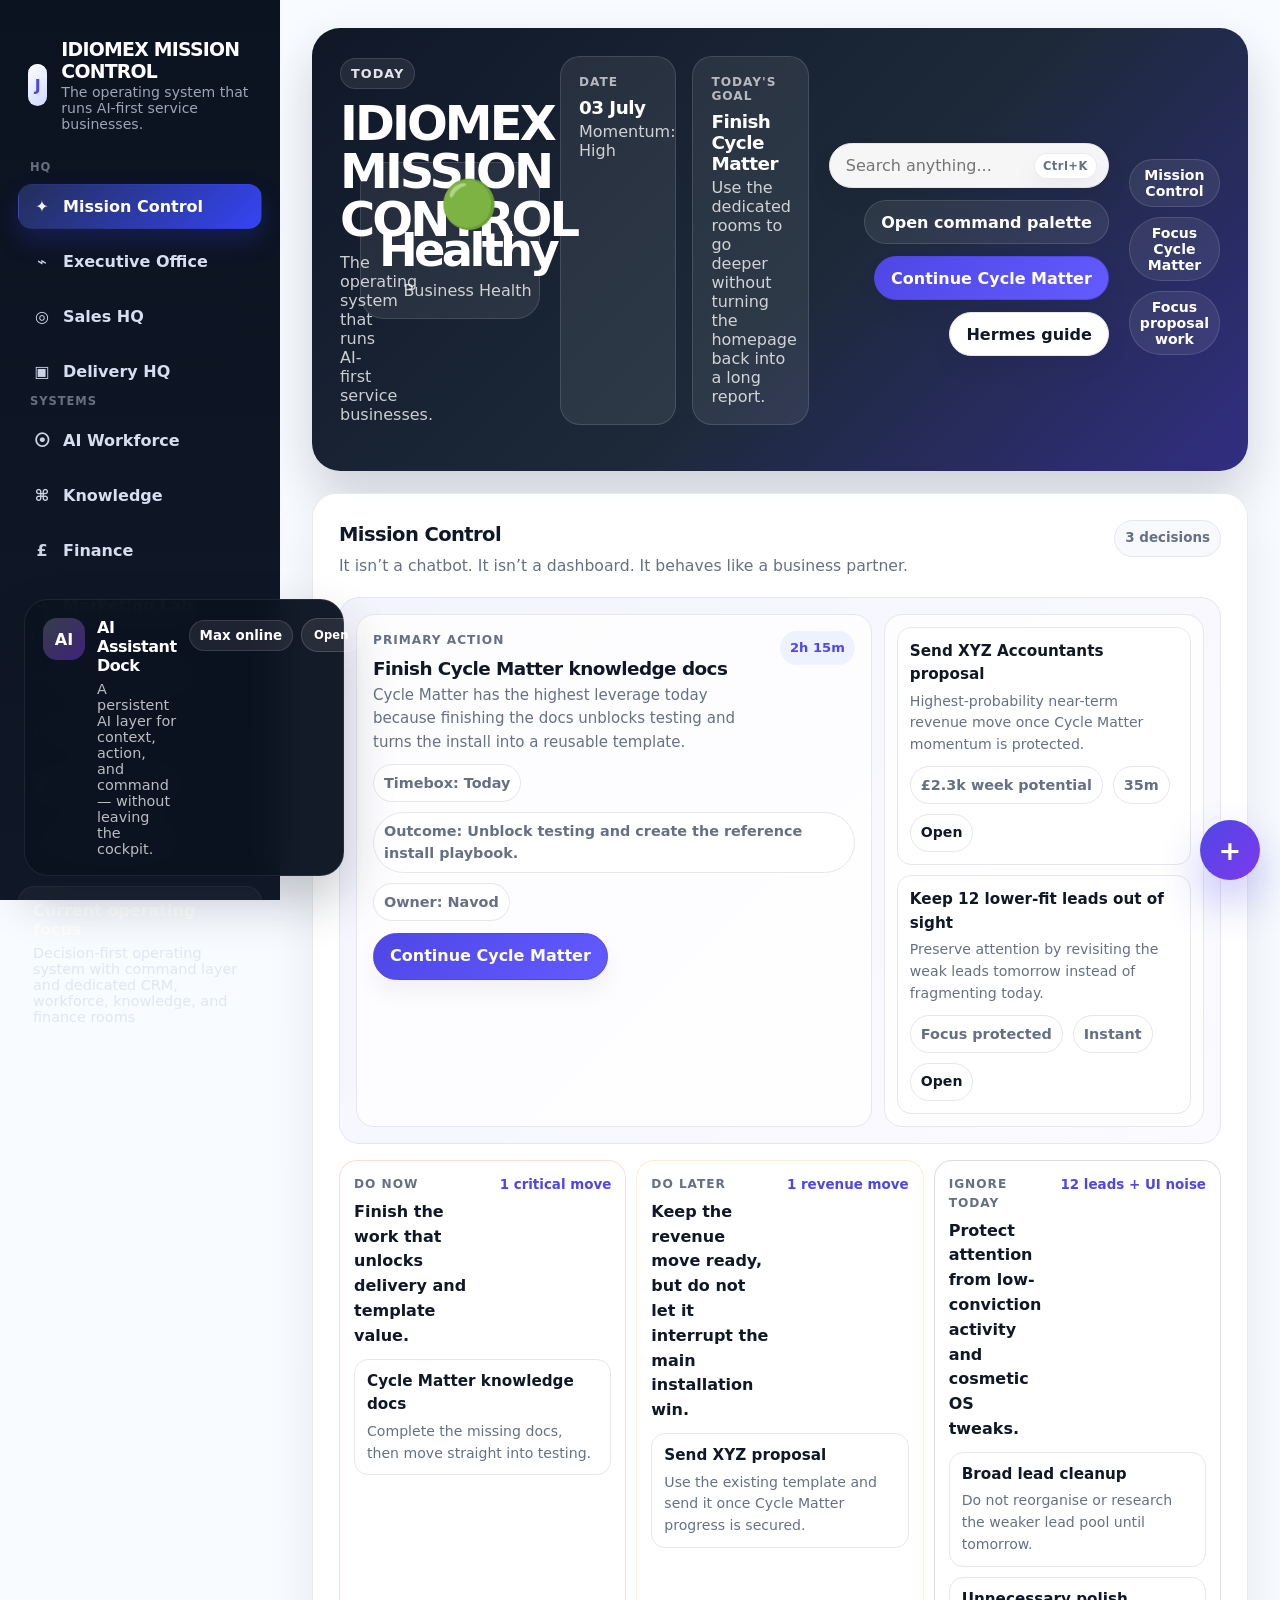
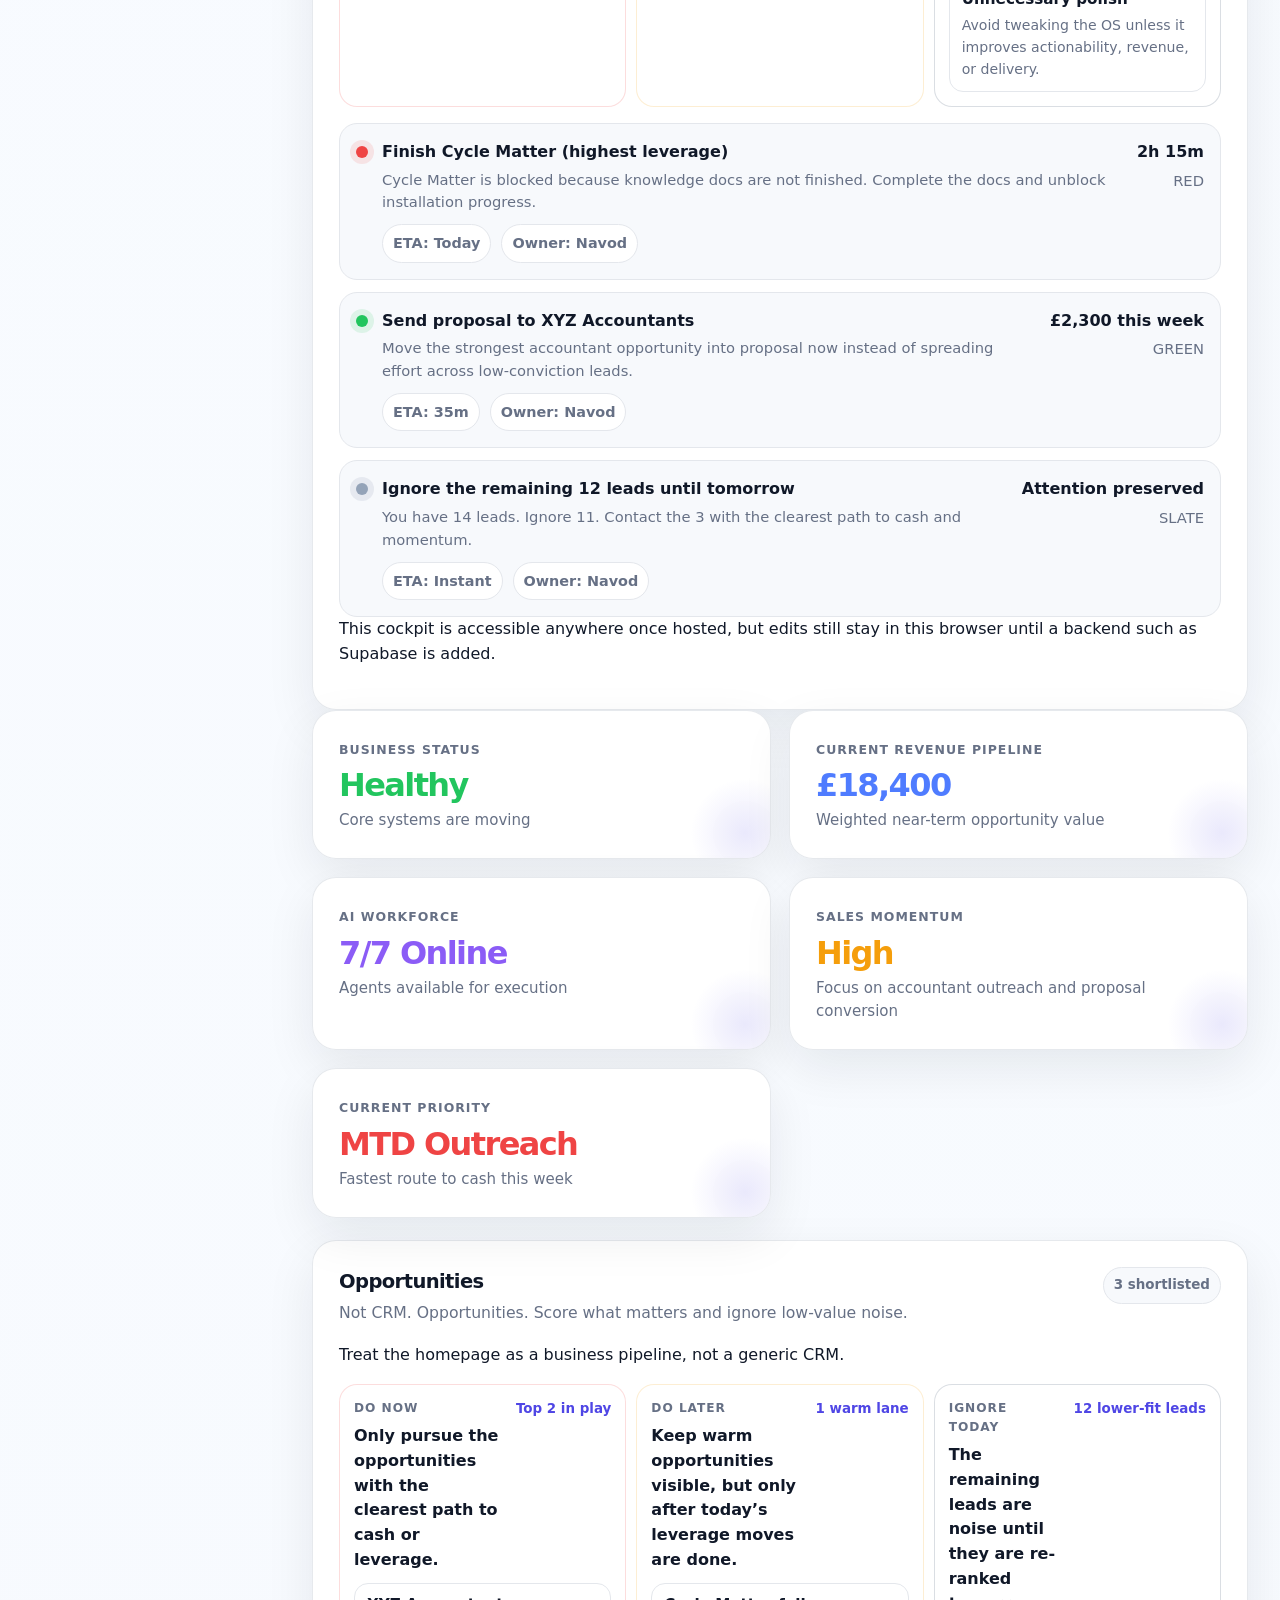
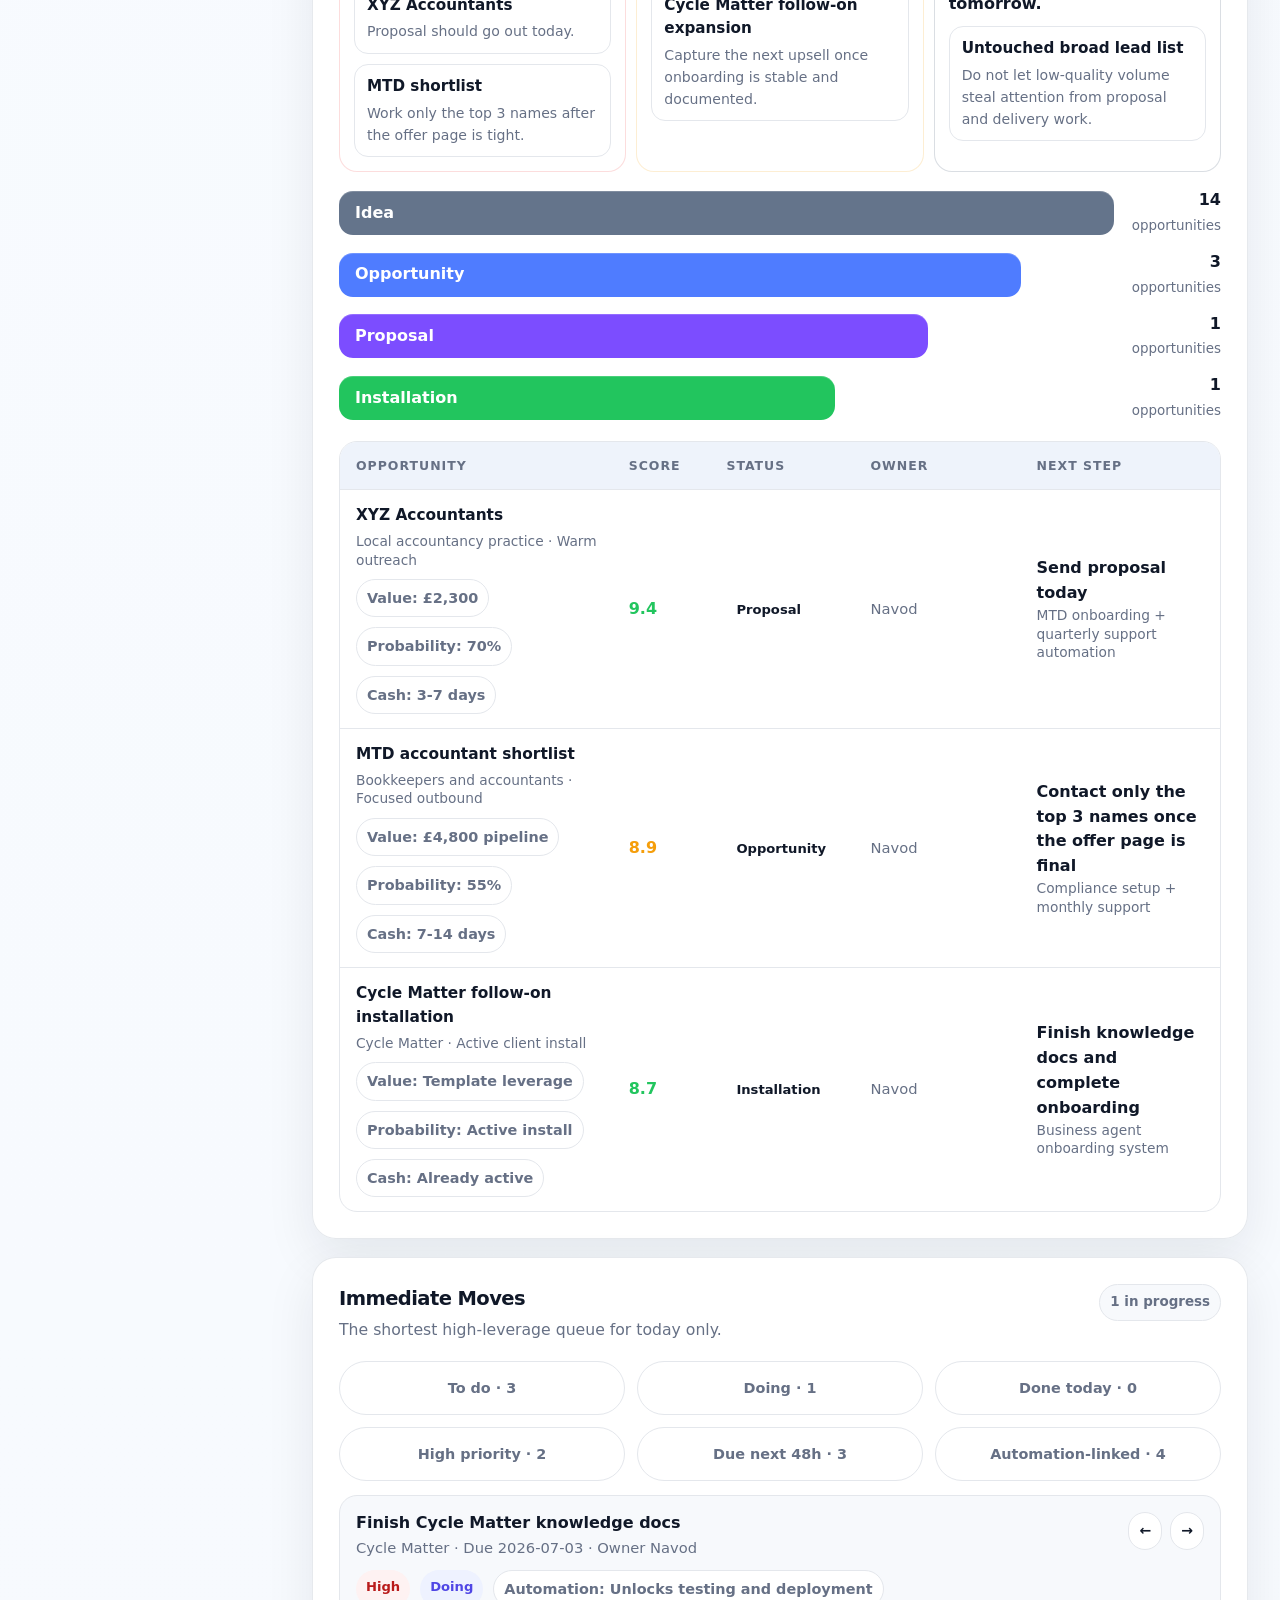
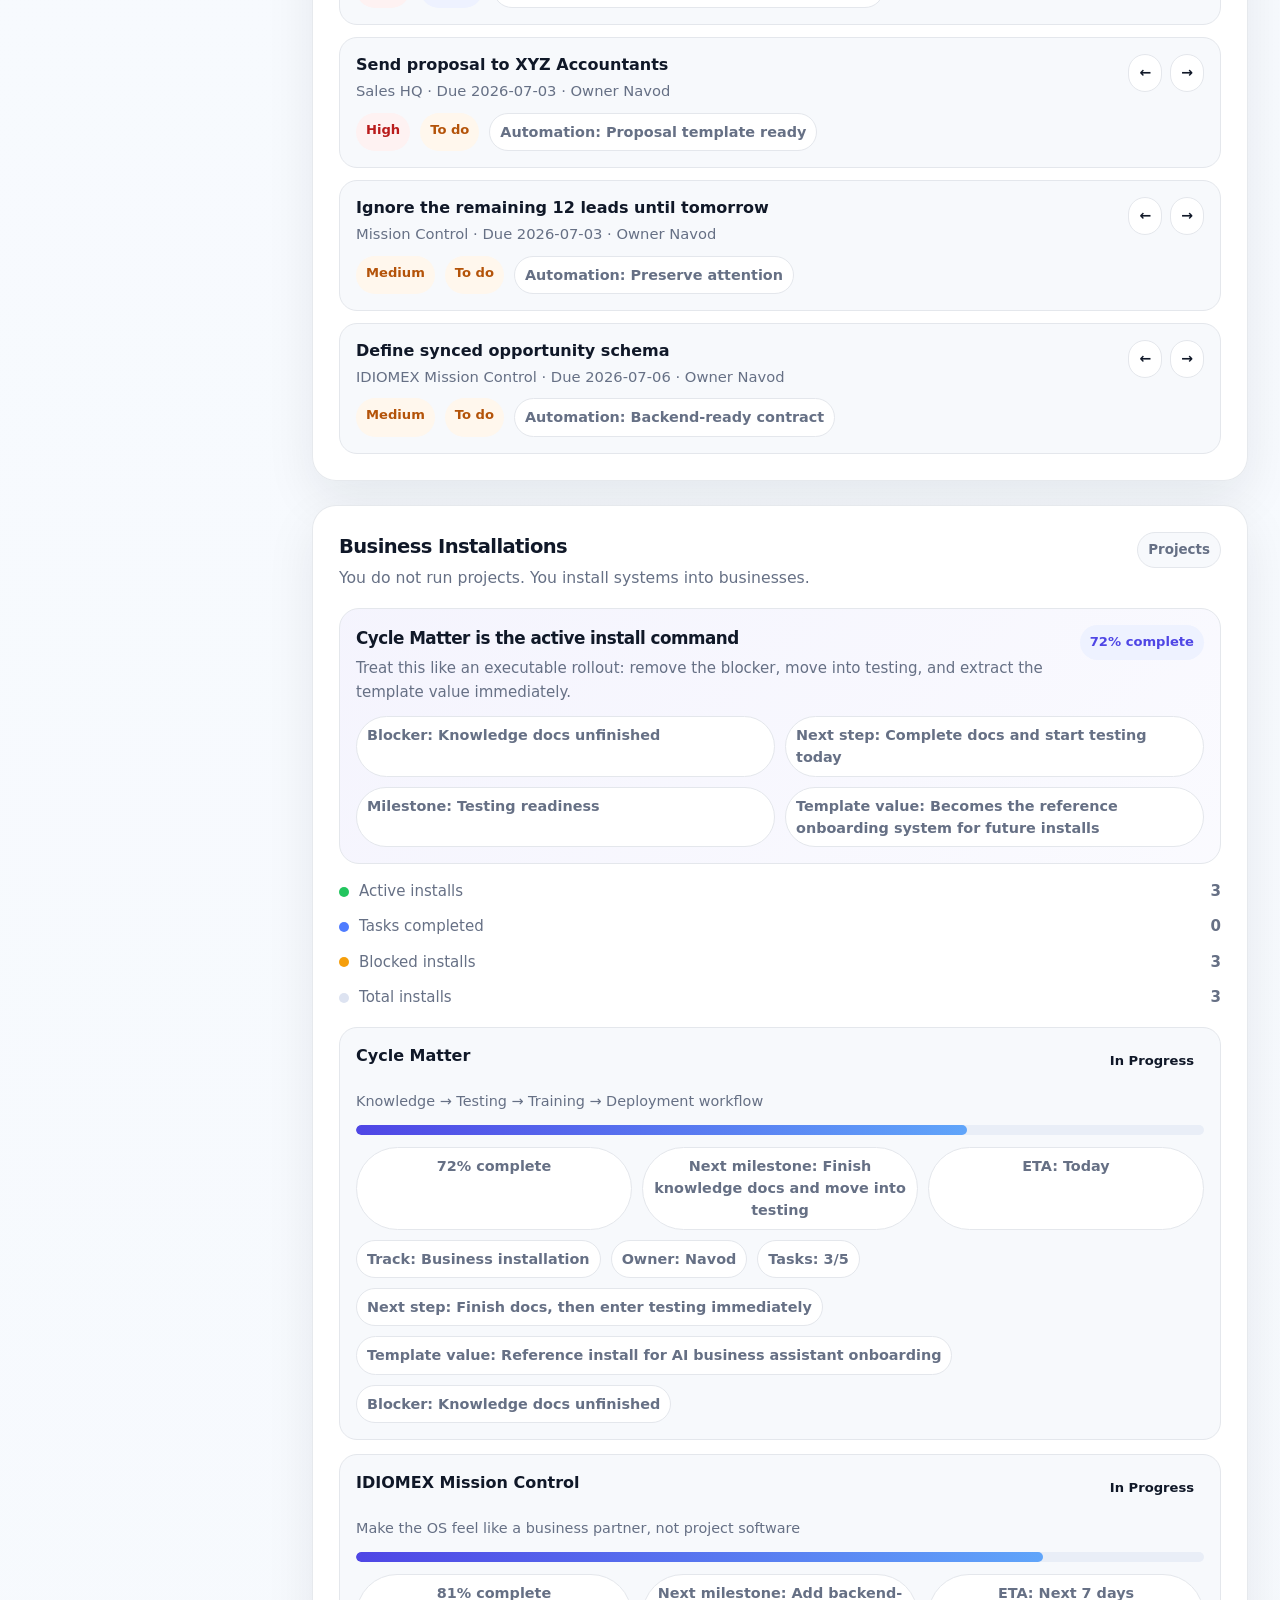
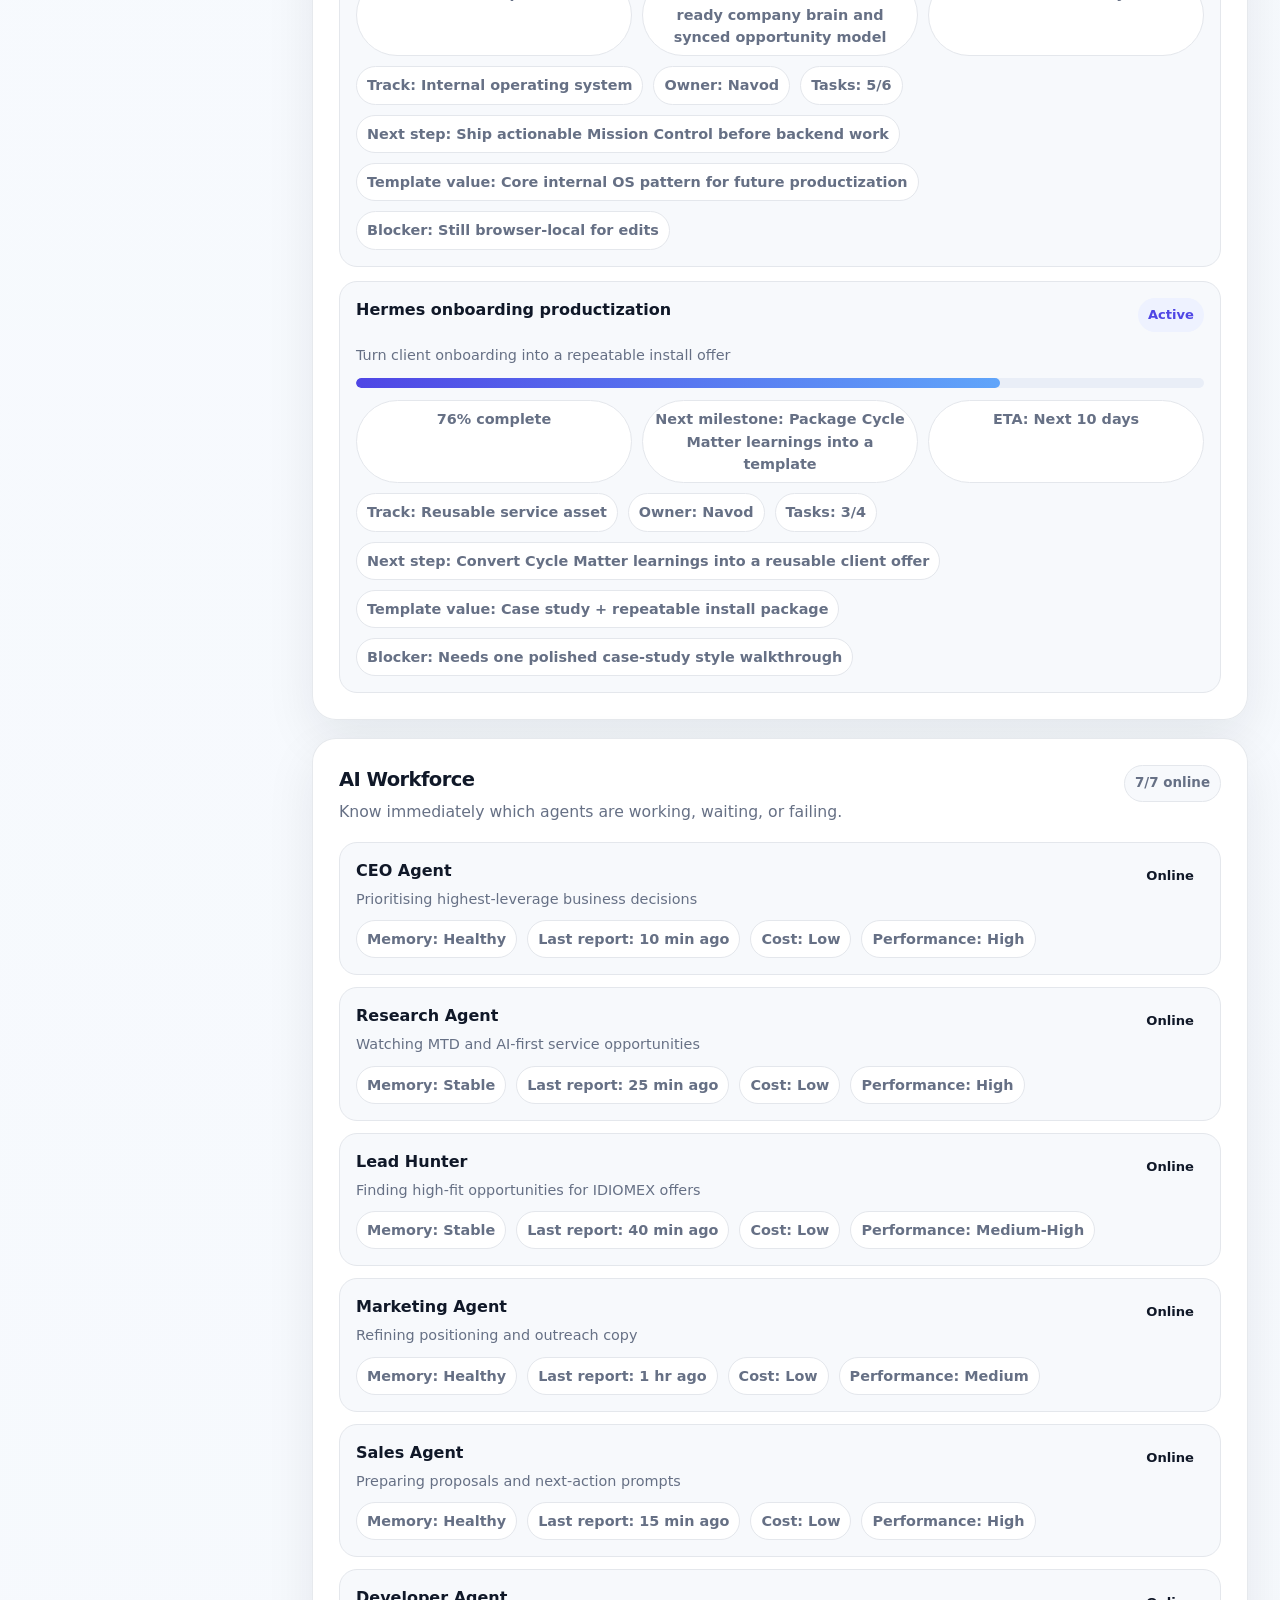
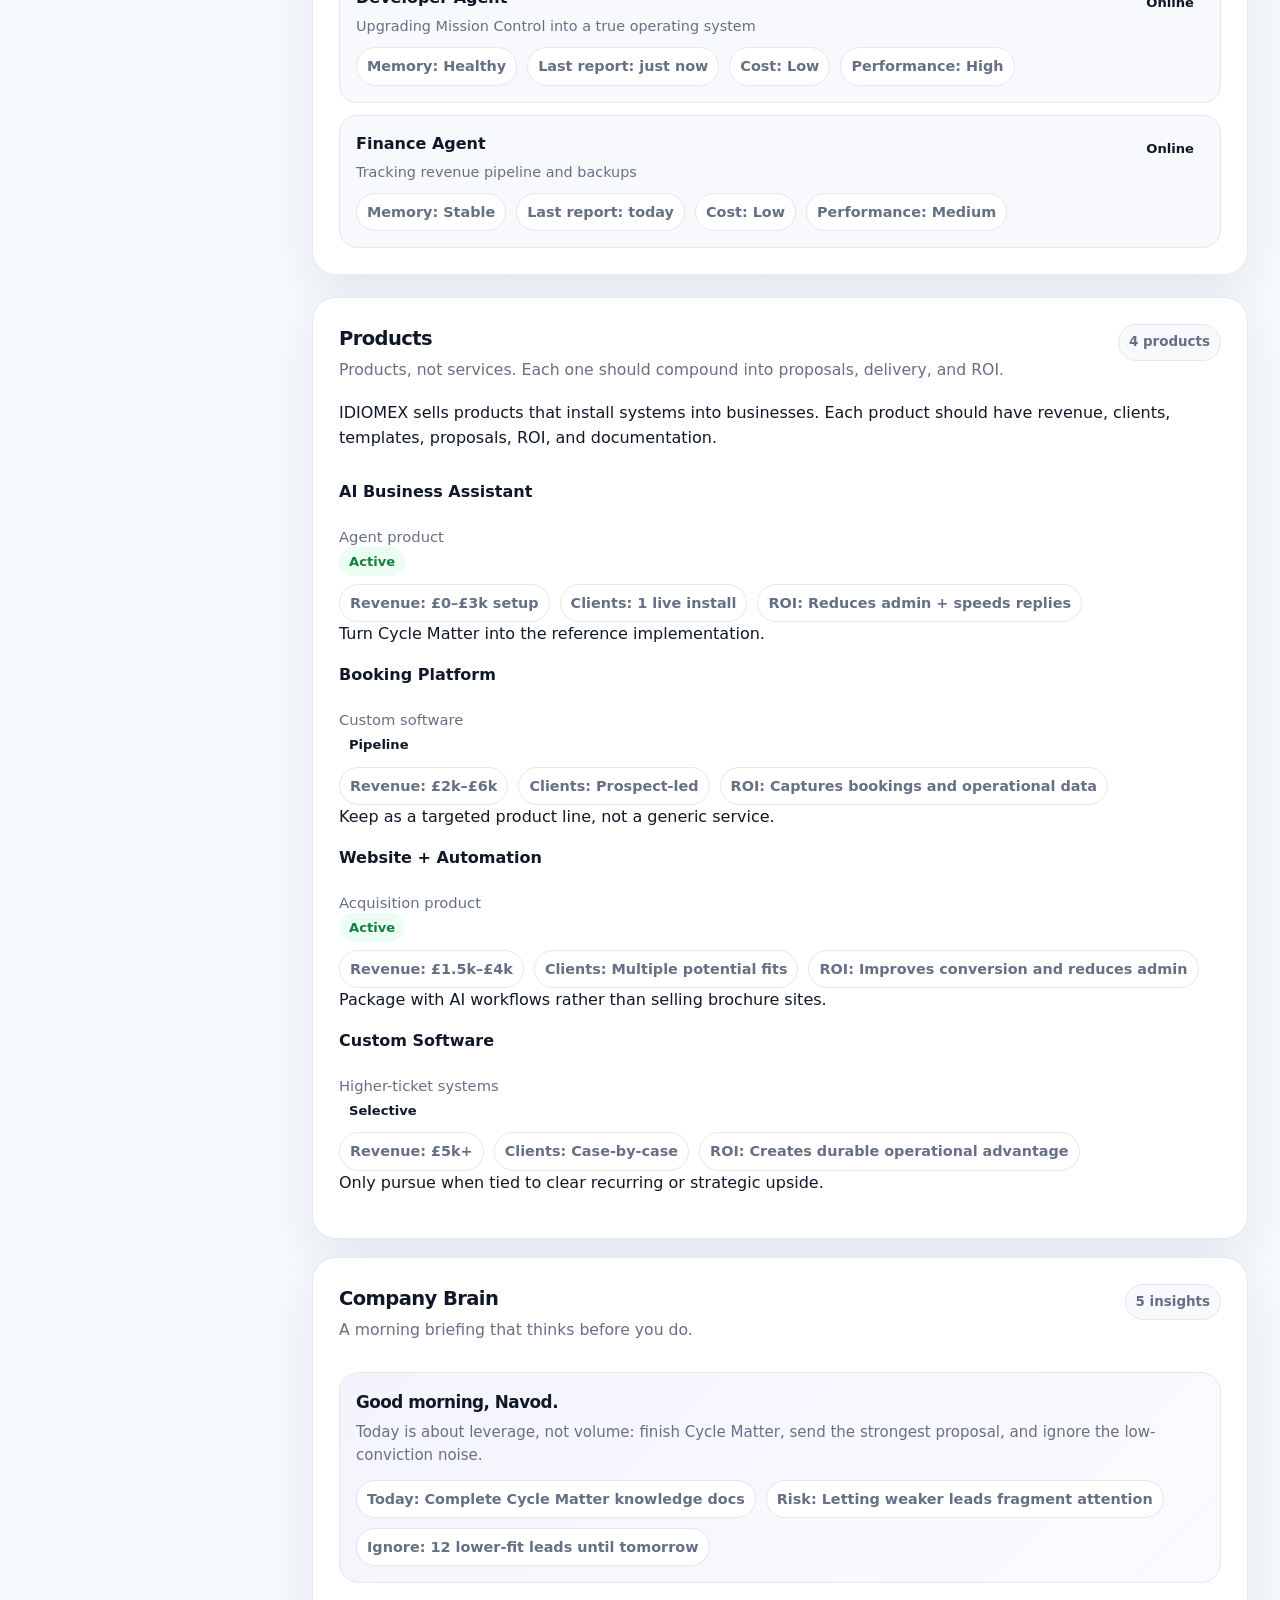
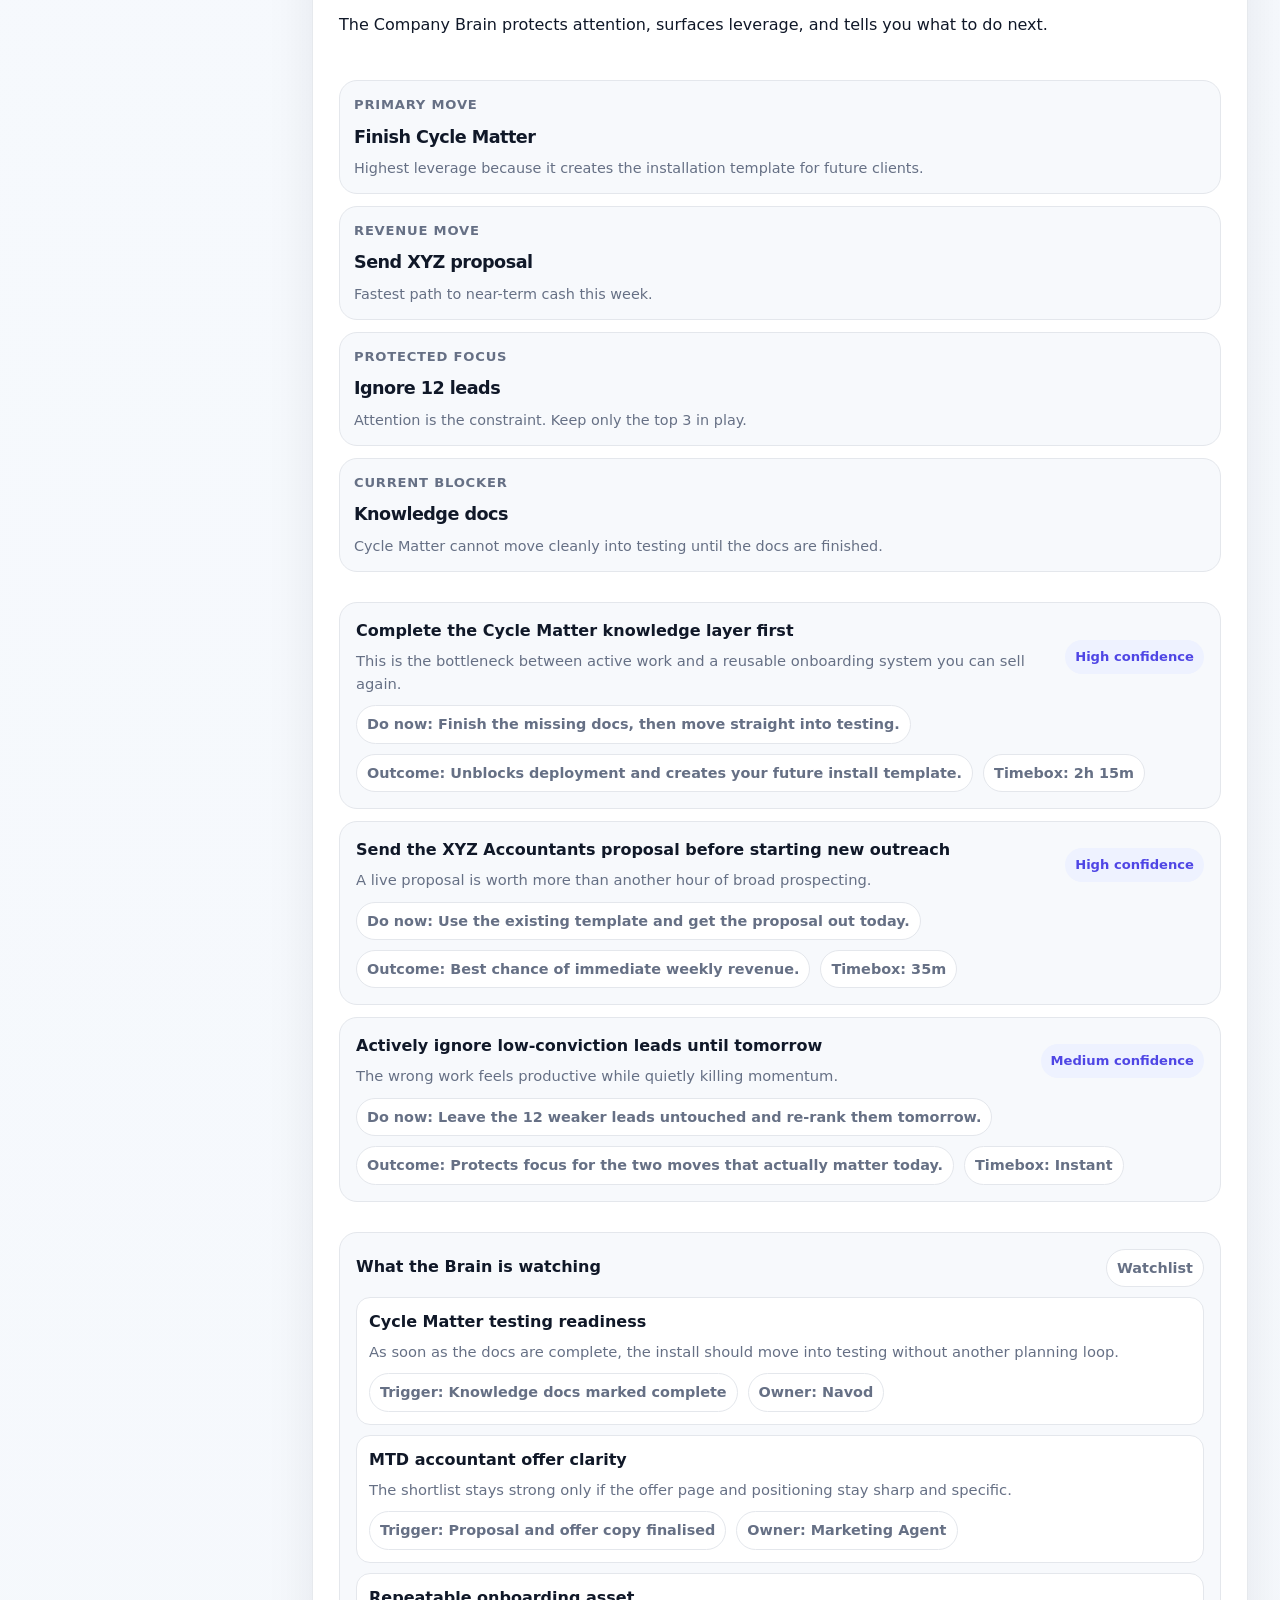
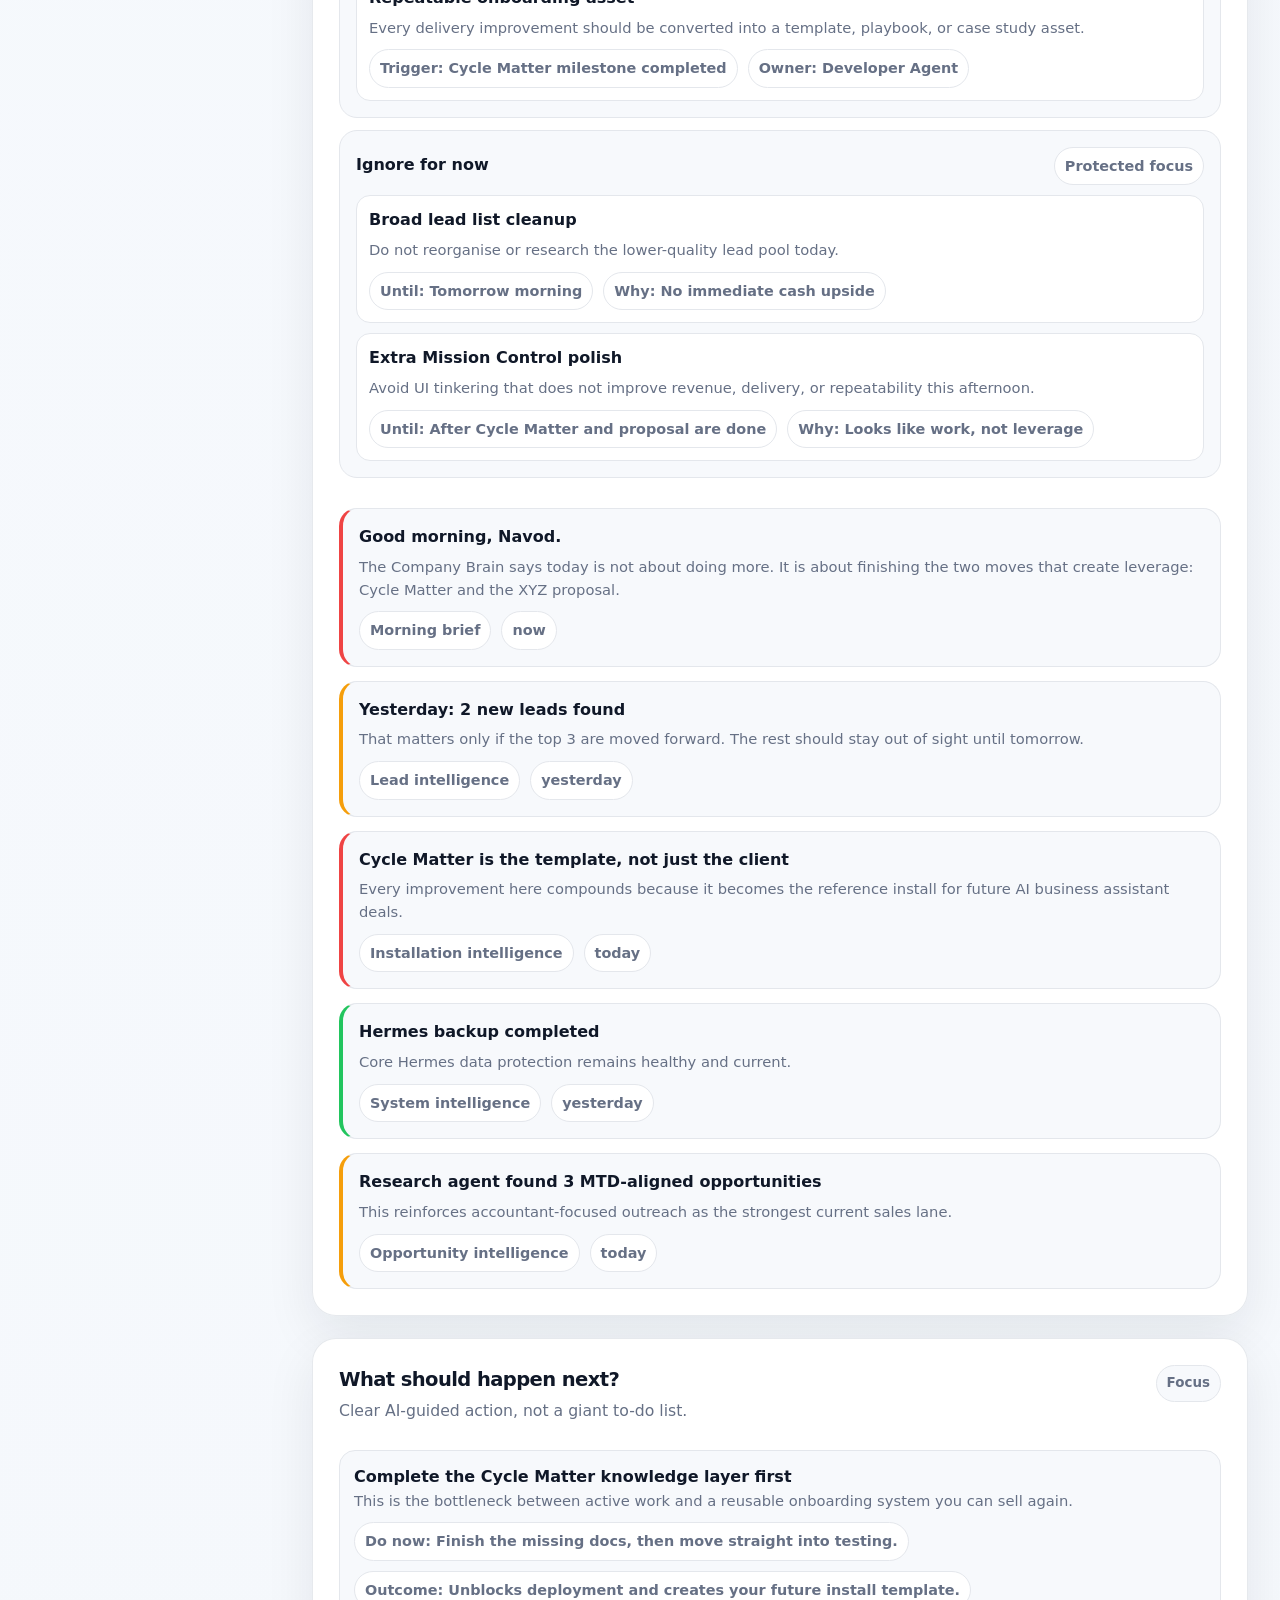
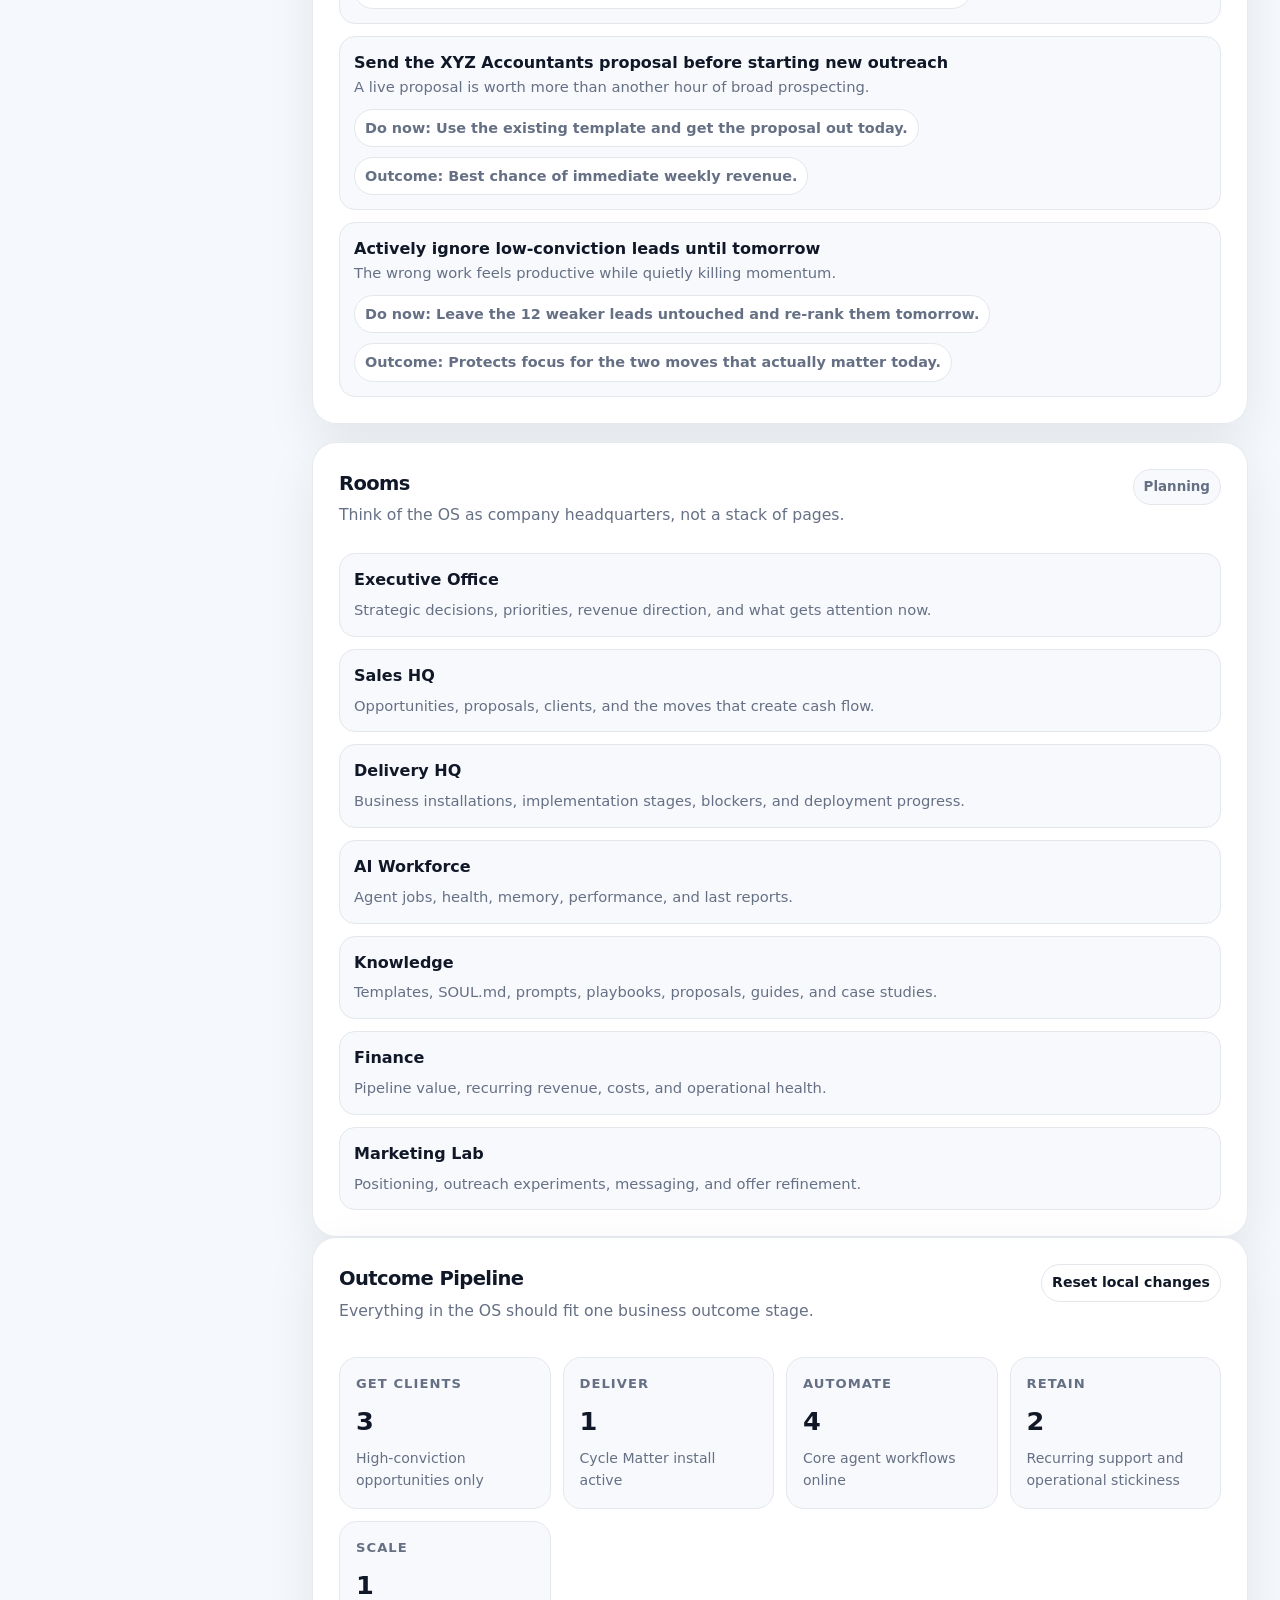
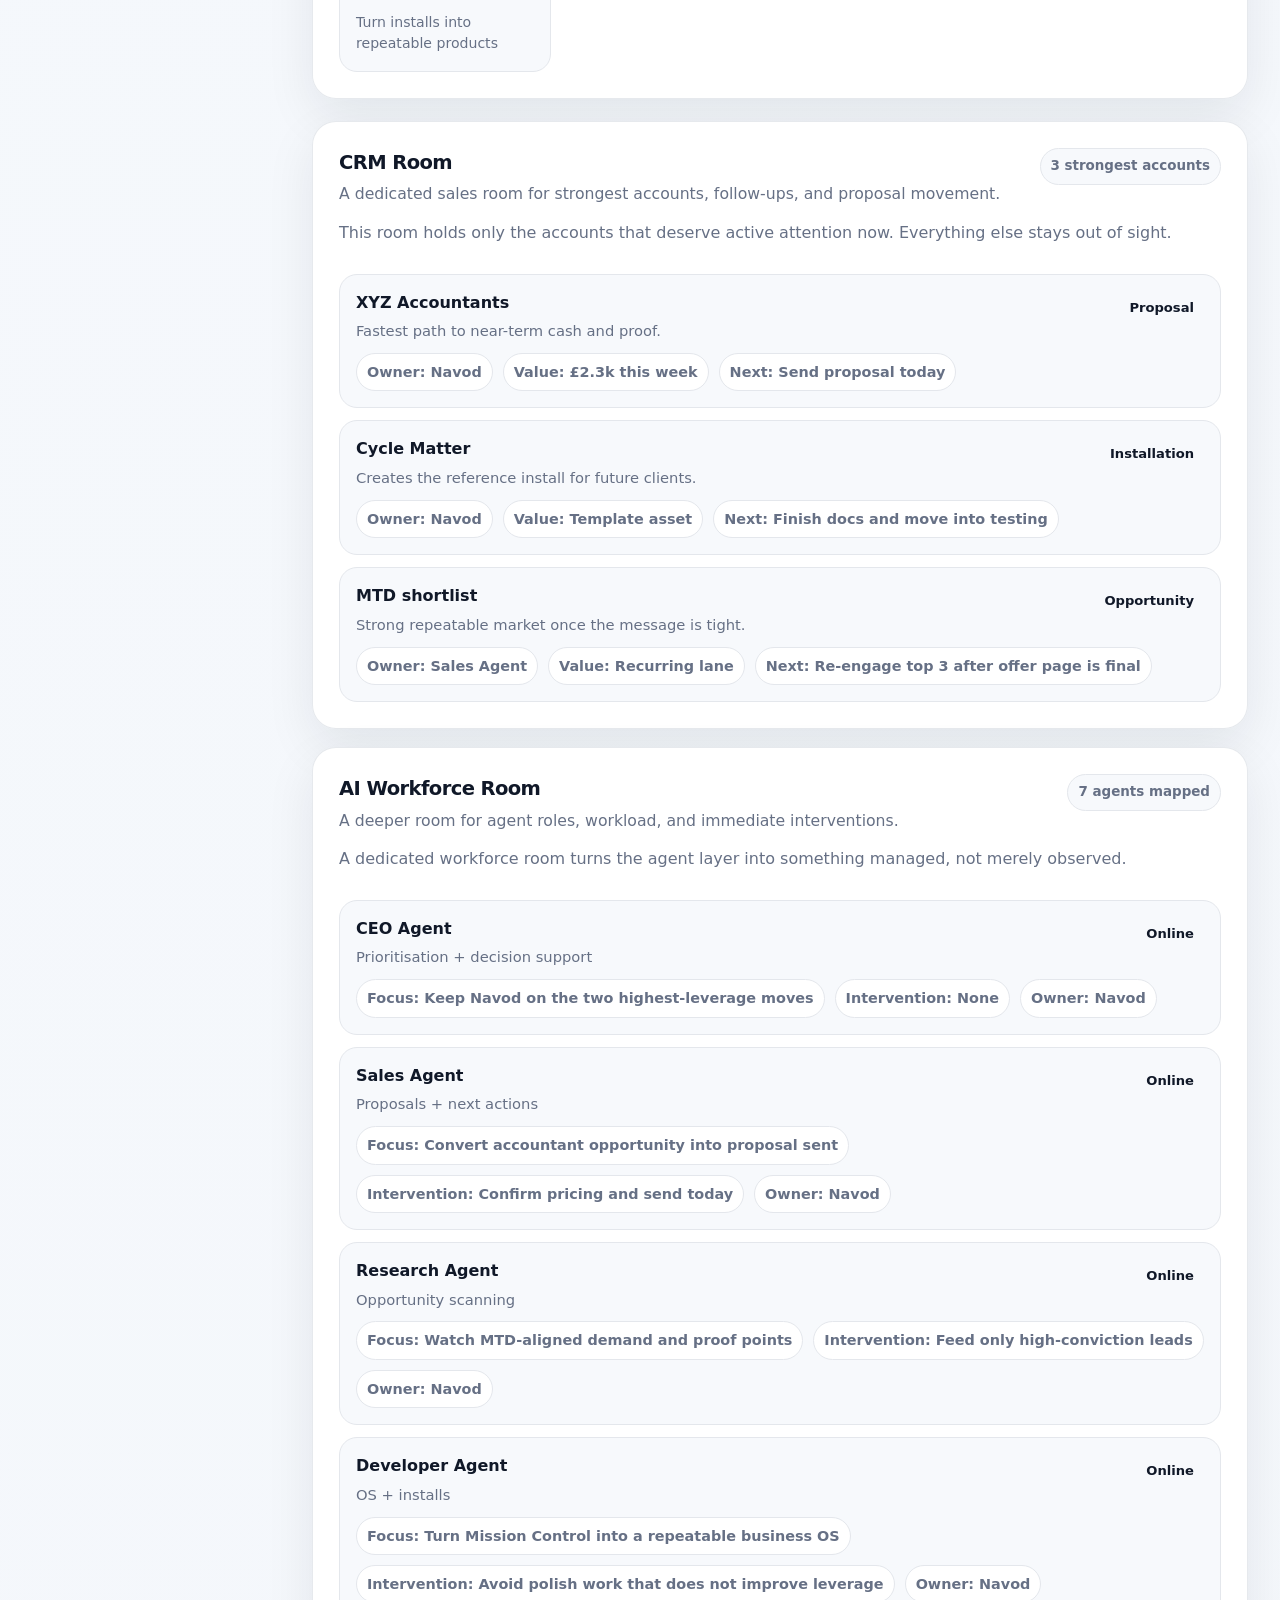
==== commit f9dc6355: "updated the desktop ui" ====
--- a/index.html
+++ b/index.html
@@ -1,2446 +1,2988 @@
-<!DOCTYPE html>
+<!doctype html>
 <html lang="en">
-<head>
-  <meta charset="UTF-8" />
-  <meta name="viewport" content="width=device-width, initial-scale=1.0" />
-  <title>IDIOMEX MISSION CONTROL</title>
-  <style>
-    :root {
-      --bg: #f4f7fb;
-      --surface: #ffffff;
-      --surface-soft: #f7f9fc;
-      --surface-2: #eef3fb;
-      --text: #101828;
-      --muted: #667085;
-      --line: #e4e7ec;
-      --sidebar: #0b1220;
-      --sidebar-soft: #111b31;
-      --sidebar-text: #d6def0;
-      --primary: #4f46e5;
-      --primary-soft: #eef2ff;
-      --blue: #4f7cff;
-      --green: #22c55e;
-      --amber: #f59e0b;
-      --purple: #8b5cf6;
-      --red: #ef4444;
-      --radius-xl: 24px;
-      --radius-lg: 18px;
-      --radius-md: 14px;
-      --shadow: 0 18px 50px rgba(16, 24, 40, 0.08);
-      --shadow-soft: 0 12px 24px rgba(16, 24, 40, 0.05);
-    }
-
-    * { box-sizing: border-box; }
-    html { scroll-behavior: smooth; }
-    body {
-      margin: 0;
-      background: linear-gradient(180deg, #f8fbff 0%, #f4f7fb 100%);
-      color: var(--text);
-      font-family: Inter, ui-sans-serif, system-ui, -apple-system, BlinkMacSystemFont, "Segoe UI", sans-serif;
-      -webkit-font-smoothing: antialiased;
-      text-rendering: optimizeLegibility;
-      overflow-x: hidden;
-    }
-
-    a { color: inherit; text-decoration: none; }
-    button, input { font: inherit; }
-    h1, h2, h3, h4, p { margin-top: 0; }
-
-    .app-shell {
-      min-height: 100vh;
-      display: grid;
-      grid-template-columns: 280px minmax(0, 1fr);
-    }
-
-    .sidebar {
-      background: linear-gradient(180deg, #0b1220 0%, #111827 100%);
-      color: var(--sidebar-text);
-      padding: 28px 18px;
-      position: sticky;
-      top: 0;
-      height: 100vh;
-      display: flex;
-      flex-direction: column;
-      gap: 24px;
-    }
-
-    .brand {
-      display: flex;
-      gap: 14px;
-      align-items: center;
-      padding: 10px 10px 4px;
-    }
-
-    .brand-badge {
-      width: 42px;
-      height: 42px;
-      border-radius: 14px;
-      background: linear-gradient(135deg, #ffffff 0%, #ced8ff 100%);
-      color: var(--primary);
-      display: grid;
-      place-items: center;
-      font-weight: 900;
-      box-shadow: inset 0 1px 0 rgba(255,255,255,0.8);
-    }
-
-    .brand h1 {
-      font-size: 1.18rem;
-      margin-bottom: 2px;
-      letter-spacing: -0.04em;
-      color: #fff;
-    }
-
-    .brand p {
-      margin: 0;
-      color: rgba(214, 222, 240, 0.72);
-      font-size: 0.88rem;
-    }
-
-    .nav-section-title {
-      font-size: 0.72rem;
-      text-transform: uppercase;
-      letter-spacing: 0.08em;
-      color: rgba(214, 222, 240, 0.45);
-      font-weight: 700;
-      margin: 0 0 10px 12px;
-    }
-
-    .nav-group {
-      display: grid;
-      gap: 10px;
-    }
-
-    .nav-link {
-      display: flex;
-      align-items: center;
-      gap: 12px;
-      padding: 12px 14px;
-      border-radius: 14px;
-      color: var(--sidebar-text);
-      background: transparent;
-      border: 1px solid transparent;
-      transition: 0.15s ease;
-      font-weight: 600;
-    }
-
-    .nav-link:hover,
-    .nav-link.active {
-      background: linear-gradient(135deg, #232f57 0%, #3544f5 100%);
-      color: #fff;
-      box-shadow: 0 12px 24px rgba(53, 68, 245, 0.22);
-    }
-
-    .nav-icon {
-      width: 18px;
-      text-align: center;
-      opacity: 0.95;
-    }
-
-    .sidebar-footer {
-      margin-top: auto;
-      padding: 14px;
-      border-radius: 16px;
-      background: rgba(255,255,255,0.04);
-      border: 1px solid rgba(255,255,255,0.06);
-    }
-
-    .sidebar-footer strong {
-      display: block;
-      color: #fff;
-      margin-bottom: 6px;
-    }
-
-    .sidebar-footer p {
-      margin: 0;
-      color: rgba(214, 222, 240, 0.72);
-      font-size: 0.9rem;
-    }
-
-    .main {
-      padding: 26px;
-    }
-
-    .topbar {
-      display: flex;
-      justify-content: space-between;
-      gap: 20px;
-      align-items: center;
-      margin-bottom: 22px;
-    }
-
-    .welcome h2 {
-      font-size: clamp(1.8rem, 3vw, 2.4rem);
-      letter-spacing: -0.05em;
-      margin-bottom: 6px;
-    }
-
-    .welcome p {
-      color: var(--muted);
-      margin-bottom: 0;
-      max-width: 70ch;
-    }
-
-    .top-actions {
-      display: flex;
-      gap: 12px;
-      align-items: center;
-      flex-wrap: wrap;
-      justify-content: flex-end;
-    }
-
-    .search {
-      min-width: 280px;
-      border: 1px solid var(--line);
-      background: #fff;
-      border-radius: 999px;
-      padding: 12px 16px;
-      color: var(--text);
-      box-shadow: var(--shadow-soft);
-    }
-
-    .btn {
-      appearance: none;
-      border: 1px solid var(--line);
-      background: #fff;
-      border-radius: 999px;
-      min-height: 44px;
-      padding: 10px 16px;
-      color: var(--text);
-      font-weight: 700;
-      cursor: pointer;
-      display: inline-flex;
-      align-items: center;
-      justify-content: center;
-      gap: 8px;
-      box-shadow: var(--shadow-soft);
-    }
-
-    .btn.primary {
-      background: linear-gradient(135deg, #4f46e5 0%, #635bff 100%);
-      border-color: #4f46e5;
-      color: #fff;
-    }
-
-    .btn.small {
-      min-height: 34px;
-      padding: 7px 10px;
-      font-size: 0.88rem;
-      font-weight: 600;
-      box-shadow: none;
-    }
-
-    .grid-kpis,
-    .board-grid,
-    .analytics-grid,
-    .kanban-grid,
-    .lead-list,
-    .project-list,
-    .activity-list,
-    .focus-grid {
-      display: grid;
-      gap: 18px;
-    }
-
-    .grid-kpis {
-      grid-template-columns: repeat(4, minmax(0, 1fr));
-      margin-bottom: 22px;
-    }
-
-    .card {
-      background: rgba(255,255,255,0.96);
-      border: 1px solid rgba(228, 231, 236, 0.9);
-      border-radius: var(--radius-xl);
-      box-shadow: var(--shadow);
-      padding: 22px;
-    }
-
-    section[id],
-    article[id] {
-      scroll-margin-top: 82px;
-    }
-
-    .kpi-card {
-      position: relative;
-      overflow: hidden;
-    }
-
-    .kpi-card::after {
-      content: "";
-      position: absolute;
-      inset: auto -30px -30px auto;
-      width: 110px;
-      height: 110px;
-      border-radius: 50%;
-      background: radial-gradient(circle, rgba(79,70,229,0.12) 0%, rgba(79,70,229,0) 70%);
-    }
-
-    .kpi-label {
-      display: inline-block;
-      font-size: 0.78rem;
-      text-transform: uppercase;
-      letter-spacing: 0.08em;
-      color: var(--muted);
-      font-weight: 700;
-      margin-bottom: 10px;
-    }
-
-    .kpi-value {
-      font-size: 2rem;
-      font-weight: 800;
-      letter-spacing: -0.05em;
-      line-height: 1;
-      margin-bottom: 8px;
-    }
-
-    .kpi-delta {
-      color: var(--muted);
-      font-size: 0.94rem;
-    }
-
-    .board-grid {
-      grid-template-columns: 1.2fr 0.9fr 0.9fr;
-      margin-bottom: 22px;
-    }
-
-    .section-head {
-      display: flex;
-      justify-content: space-between;
-      align-items: flex-start;
-      gap: 12px;
-      margin-bottom: 18px;
-    }
-
-    .section-head h3 {
-      font-size: 1.15rem;
-      margin-bottom: 4px;
-      letter-spacing: -0.03em;
-    }
-
-    .section-head p {
-      margin-bottom: 0;
-      color: var(--muted);
-      font-size: 0.95rem;
-    }
-
-    .pill {
-      display: inline-flex;
-      align-items: center;
-      gap: 6px;
-      padding: 7px 10px;
-      border-radius: 999px;
-      background: var(--surface-soft);
-      color: var(--muted);
-      font-size: 0.84rem;
-      font-weight: 700;
-      border: 1px solid var(--line);
-    }
-
-    .funnel {
-      display: grid;
-      gap: 12px;
-    }
-
-    .funnel-band {
-      display: grid;
-      grid-template-columns: minmax(0, 1fr) auto;
-      gap: 12px;
-      align-items: center;
-    }
-
-    .funnel-track {
-      height: 44px;
-      border-radius: 14px;
-      display: flex;
-      align-items: center;
-      padding: 0 16px;
-      color: #fff;
-      font-weight: 700;
-      box-shadow: inset 0 1px 0 rgba(255,255,255,0.18);
-    }
-
-    .funnel-meta {
-      min-width: 95px;
-      text-align: right;
-    }
-
-    .funnel-meta strong { display: block; font-size: 1rem; }
-    .funnel-meta span { color: var(--muted); font-size: 0.84rem; }
-
-    .lead-list { margin-top: 18px; }
-
-    .crm-table {
-      margin-top: 18px;
-      border: 1px solid var(--line);
-      border-radius: 18px;
-      overflow: hidden;
-      background: #fff;
-    }
-
-    .crm-header,
-    .crm-row {
-      display: grid;
-      grid-template-columns: minmax(220px, 1.7fr) minmax(80px, 0.55fr) minmax(130px, 0.8fr) minmax(140px, 1fr) minmax(160px, 1.1fr);
-      gap: 14px;
-      align-items: center;
-      padding: 14px 16px;
-    }
-
-    .crm-header {
-      background: var(--surface-2);
-      border-bottom: 1px solid var(--line);
-      font-size: 0.78rem;
-      text-transform: uppercase;
-      letter-spacing: 0.08em;
-      color: var(--muted);
-      font-weight: 800;
-    }
-
-    .crm-row {
-      border-bottom: 1px solid var(--line);
-    }
-
-    .crm-row:last-child { border-bottom: none; }
-
-    .crm-company {
-      min-width: 0;
-    }
-
-    .crm-company strong {
-      display: block;
-      margin-bottom: 4px;
-      font-size: 0.96rem;
-    }
-
-    .crm-company p,
-    .crm-next p {
-      margin: 0;
-      color: var(--muted);
-      font-size: 0.86rem;
-      line-height: 1.35;
-    }
-
-    .crm-score {
-      font-weight: 800;
-      font-size: 1rem;
-    }
-
-    .crm-score.hot { color: var(--green); }
-    .crm-score.warm { color: var(--amber); }
-    .crm-score.cold,
-    .crm-score.risk { color: var(--red); }
-
-    .project-timeline {
-      display: grid;
-      gap: 14px;
-      margin-top: 18px;
-    }
-
-    .project-track {
-      border: 1px solid var(--line);
-      border-radius: 18px;
-      background: var(--surface-soft);
-      padding: 16px;
-    }
-
-    .project-track-top {
-      display: flex;
-      justify-content: space-between;
-      gap: 12px;
-      align-items: flex-start;
-      margin-bottom: 10px;
-    }
-
-    .project-track-top p {
-      margin: 4px 0 0;
-      color: var(--muted);
-      font-size: 0.9rem;
-    }
-
-    .project-milestone-grid {
-      display: grid;
-      grid-template-columns: repeat(3, minmax(0, 1fr));
-      gap: 10px;
-      margin-top: 12px;
-    }
-
-    .project-milestone-grid .mini-chip {
-      width: 100%;
-      justify-content: center;
-      text-align: center;
-    }
-
-    .kanban-summary-grid {
-      display: grid;
-      grid-template-columns: repeat(4, minmax(0, 1fr));
-      gap: 12px;
-      margin-top: 16px;
-    }
-
-    .kanban-summary-card {
-      border: 1px solid var(--line);
-      border-radius: 18px;
-      background: var(--surface-soft);
-      padding: 16px;
-    }
-
-    .kanban-summary-card span {
-      display: block;
-      color: var(--muted);
-      font-size: 0.82rem;
-      text-transform: uppercase;
-      letter-spacing: 0.08em;
-      margin-bottom: 8px;
-      font-weight: 800;
-    }
-
-    .kanban-summary-card strong {
-      display: block;
-      font-size: 1.6rem;
-      letter-spacing: -0.05em;
-      margin-bottom: 6px;
-    }
-
-    .kanban-summary-card p {
-      margin: 0;
-      color: var(--muted);
-      font-size: 0.88rem;
-    }
-
-    .task-summary-grid {
-      display: grid;
-      grid-template-columns: repeat(3, minmax(0, 1fr));
-      gap: 12px;
-      margin-bottom: 14px;
-    }
-
-    .task-summary-grid .mini-chip {
-      width: 100%;
-      justify-content: center;
-      text-align: center;
-      min-height: 54px;
-      display: inline-flex;
-      align-items: center;
-    }
-
-    .lead-row,
-    .project-row,
-    .task-row,
-    .activity-row {
-      border: 1px solid var(--line);
-      border-radius: var(--radius-lg);
-      background: var(--surface-soft);
-      padding: 16px;
-    }
-
-    .lead-row-top,
-    .project-row-top,
-    .task-row-top {
-      display: flex;
-      justify-content: space-between;
-      gap: 12px;
-      align-items: flex-start;
-      margin-bottom: 10px;
-    }
-
-    .lead-row h4,
-    .project-row h4,
-    .task-row h4 {
-      margin-bottom: 4px;
-      font-size: 1rem;
-      line-height: 1.35;
-    }
-
-    .meta,
-    .lead-notes,
-    .activity-row p,
-    .project-row p,
-    .task-row p {
-      color: var(--muted);
-      font-size: 0.92rem;
-      margin-bottom: 0;
-    }
-
-    .score-badge,
-    .status-badge,
-    .priority-badge {
-      padding: 7px 10px;
-      border-radius: 999px;
-      font-size: 0.82rem;
-      font-weight: 800;
-      white-space: nowrap;
-    }
-
-    .score-badge { background: var(--primary-soft); color: var(--primary); }
-    .status-doing, .project-In\ Progress, .project-Active { background: #eef2ff; color: #4f46e5; }
-    .status-todo { background: #fff7ed; color: #b45309; }
-    .status-done { background: #ecfdf3; color: #15803d; }
-    .priority-high { background: #fef2f2; color: #b91c1c; }
-    .priority-medium { background: #fff7ed; color: #b45309; }
-    .priority-low { background: #ecfdf3; color: #15803d; }
-
-    .mini-meta {
-      display: flex;
-      gap: 10px;
-      flex-wrap: wrap;
-      margin-top: 10px;
-    }
-
-    .mini-chip {
-      padding: 7px 10px;
-      border-radius: 999px;
-      background: #fff;
-      border: 1px solid var(--line);
-      color: var(--muted);
-      font-size: 0.8rem;
-      font-weight: 600;
-    }
-
-    .project-list,
-    .activity-list { gap: 14px; }
-
-    .brain-summary-grid {
-      display: grid;
-      grid-template-columns: repeat(4, minmax(0, 1fr));
-      gap: 12px;
-      margin: 12px 0 16px;
-    }
-
-    .brain-summary-card,
-    .brain-panel,
-    .brain-recommendation {
-      border: 1px solid var(--line);
-      border-radius: 18px;
-      background: var(--surface-soft);
-    }
-
-    .brain-summary-card {
-      padding: 14px;
-    }
-
-    .brain-summary-card span {
-      display: block;
-      color: var(--muted);
-      font-size: 0.82rem;
-      margin-bottom: 8px;
-      text-transform: uppercase;
-      letter-spacing: 0.06em;
-      font-weight: 700;
-    }
-
-    .brain-summary-card strong {
-      display: block;
-      font-size: 1.1rem;
-      letter-spacing: -0.03em;
-      margin-bottom: 6px;
-    }
-
-    .brain-summary-card p {
-      color: var(--muted);
-      margin: 0;
-      font-size: 0.9rem;
-    }
-
-    .brain-recommendations {
-      display: grid;
-      gap: 12px;
-      margin-bottom: 16px;
-    }
-
-    .brain-recommendation {
-      padding: 16px;
-    }
-
-    .brain-recommendation-top,
-    .brain-panel-head {
-      display: flex;
-      justify-content: space-between;
-      gap: 12px;
-      align-items: center;
-      margin-bottom: 10px;
-    }
-
-    .brain-recommendation h4 {
-      margin: 0 0 6px;
-      font-size: 1rem;
-    }
-
-    .brain-recommendation p,
-    .brain-panel-item p {
-      color: var(--muted);
-      font-size: 0.92rem;
-      margin-bottom: 0;
-    }
-
-    .brain-subgrid {
-      display: grid;
-      grid-template-columns: 1fr 1fr;
-      gap: 12px;
-      margin-bottom: 16px;
-    }
-
-    .brain-panel {
-      padding: 16px;
-    }
-
-    .brain-watchlist,
-    .brain-ignore-list {
-      display: grid;
-      gap: 10px;
-    }
-
-    .brain-panel-item {
-      border: 1px solid var(--line);
-      border-radius: 14px;
-      background: #fff;
-      padding: 12px;
-    }
-
-    .brain-panel-item strong {
-      display: block;
-      margin-bottom: 6px;
-    }
-
-    .brain-brief-strip,
-    .action-rail,
-    .installation-command {
-      border: 1px solid var(--line);
-      border-radius: 20px;
-      background: linear-gradient(135deg, rgba(79, 70, 229, 0.06) 0%, rgba(99, 102, 241, 0.03) 100%);
-      padding: 16px;
-      margin: 12px 0 16px;
-    }
-
-    .brain-brief-strip strong,
-    .primary-action-main strong,
-    .installation-command strong {
-      display: block;
-      font-size: 1.05rem;
-      letter-spacing: -0.03em;
-      margin-bottom: 6px;
-    }
-
-    .brain-brief-strip p,
-    .primary-action-main p,
-    .installation-command p {
-      margin: 0;
-      color: var(--muted);
-      font-size: 0.94rem;
-    }
-
-    .action-rail {
-      display: grid;
-      grid-template-columns: minmax(0, 1.45fr) minmax(240px, 0.9fr);
-      gap: 12px;
-    }
-
-    .primary-action-card,
-    .action-support-list,
-    .priority-bucket {
-      border: 1px solid var(--line);
-      border-radius: 18px;
-      background: rgba(255,255,255,0.82);
-    }
-
-    .primary-action-card {
-      padding: 16px;
-    }
-
-    .primary-action-top,
-    .installation-command-head,
-    .priority-bucket-head {
-      display: flex;
-      justify-content: space-between;
-      align-items: start;
-      gap: 12px;
-      margin-bottom: 10px;
-    }
-
-    .primary-action-kicker,
-    .priority-bucket-label {
-      display: block;
-      color: var(--muted);
-      text-transform: uppercase;
-      letter-spacing: 0.08em;
-      font-size: 0.76rem;
-      font-weight: 800;
-      margin-bottom: 6px;
-    }
-
-    .primary-action-title {
-      margin: 0;
-      font-size: 1.15rem;
-      letter-spacing: -0.03em;
-    }
-
-    .action-support-list,
-    .priority-buckets,
-    .priority-bucket-list {
-      display: grid;
-      gap: 10px;
-    }
-
-    .action-support-list {
-      padding: 12px;
-      align-content: start;
-    }
-
-    .support-action {
-      border: 1px solid var(--line);
-      border-radius: 14px;
-      background: #fff;
-      padding: 12px;
-    }
-
-    .support-action strong,
-    .priority-bucket-item strong {
-      display: block;
-      margin-bottom: 4px;
-      font-size: 0.95rem;
-    }
-
-    .support-action p,
-    .priority-bucket-item p {
-      margin: 0;
-      color: var(--muted);
-      font-size: 0.88rem;
-    }
-
-    .priority-buckets {
-      grid-template-columns: repeat(3, minmax(0, 1fr));
-      margin: 0 0 16px;
-    }
-
-    .priority-buckets.compact-buckets {
-      margin-top: 12px;
-    }
-
-    .priority-bucket {
-      padding: 14px;
-    }
-
-    .priority-bucket[data-bucket-tone="now"] { border-color: rgba(239, 68, 68, 0.18); }
-    .priority-bucket[data-bucket-tone="later"] { border-color: rgba(245, 158, 11, 0.18); }
-    .priority-bucket[data-bucket-tone="ignore"] { border-color: rgba(100, 116, 139, 0.24); }
-
-    .priority-bucket-metric {
-      color: var(--primary);
-      white-space: nowrap;
-      font-size: 0.84rem;
-      font-weight: 800;
-    }
-
-    .priority-bucket-item {
-      border: 1px solid var(--line);
-      border-radius: 14px;
-      background: #fff;
-      padding: 10px 12px;
-    }
-
-    .installation-command-grid {
-      display: grid;
-      grid-template-columns: repeat(2, minmax(0, 1fr));
-      gap: 10px;
-      margin-top: 12px;
-    }
-
-    .installation-command-grid .mini-chip {
-      justify-content: flex-start;
-    }
-
-    .progress-bar {
-      width: 100%;
-      height: 10px;
-      background: #e9eef7;
-      border-radius: 999px;
-      overflow: hidden;
-      margin: 12px 0 10px;
-    }
-
-    .progress-fill {
-      height: 100%;
-      border-radius: 999px;
-      background: linear-gradient(90deg, #4f46e5 0%, #60a5fa 100%);
-    }
-
-    .ring-wrap {
-      display: grid;
-      grid-template-columns: 180px minmax(0, 1fr);
-      gap: 18px;
-      align-items: center;
-      margin-top: 8px;
-    }
-
-    .ring {
-      width: 180px;
-      height: 180px;
-      border-radius: 50%;
-      display: grid;
-      place-items: center;
-      background: conic-gradient(var(--green) 0 35%, var(--blue) 35% 65%, var(--amber) 65% 85%, #dde3f1 85% 100%);
-      margin: 0 auto;
-      position: relative;
-    }
-
-    .ring::after {
-      content: "";
-      position: absolute;
-      width: 118px;
-      height: 118px;
-      border-radius: 50%;
-      background: #fff;
-      box-shadow: inset 0 0 0 1px var(--line);
-    }
-
-    .ring-center {
-      position: relative;
-      z-index: 1;
-      text-align: center;
-    }
-
-    .ring-center strong {
-      display: block;
-      font-size: 2rem;
-      line-height: 1;
-      letter-spacing: -0.05em;
-    }
-
-    .ring-center span {
-      color: var(--muted);
-      font-size: 0.88rem;
-    }
-
-    .legend {
-      display: grid;
-      gap: 12px;
-    }
-
-    .legend-row {
-      display: flex;
-      justify-content: space-between;
-      gap: 12px;
-      align-items: center;
-      color: var(--muted);
-      font-size: 0.94rem;
-    }
-
-    .legend-left {
-      display: inline-flex;
-      align-items: center;
-      gap: 10px;
-    }
-
-    .dot {
-      width: 10px;
-      height: 10px;
-      border-radius: 50%;
-      flex: 0 0 auto;
-    }
-
-    .task-list { display: grid; gap: 12px; }
-
-    .task-row {
-      display: flex;
-      justify-content: space-between;
-      gap: 12px;
-      align-items: flex-start;
-    }
-
-    .task-row .task-actions {
-      display: flex;
-      gap: 8px;
-      flex-wrap: wrap;
-      justify-content: flex-end;
-    }
-
-    .analytics-grid {
-      grid-template-columns: 1.15fr 0.85fr;
-      margin-bottom: 22px;
-    }
-
-    .kanban-grid {
-      grid-template-columns: repeat(3, minmax(0, 1fr));
-    }
-
-    .kanban-col {
-      background: var(--surface-soft);
-      border: 1px solid var(--line);
-      border-radius: 18px;
-      padding: 16px;
-    }
-
-    .kanban-col h4 {
-      margin-bottom: 12px;
-      font-size: 1rem;
-    }
-
-    .kanban-stack {
-      display: grid;
-      gap: 12px;
-    }
-
-    .kanban-card {
-      background: #fff;
-      border: 1px solid var(--line);
-      border-radius: 16px;
-      padding: 14px;
-      box-shadow: var(--shadow-soft);
-    }
-
-    .kanban-card h5 {
-      margin: 0 0 6px;
-      font-size: 0.96rem;
-    }
-
-    .kanban-card p {
-      margin: 0 0 10px;
-      color: var(--muted);
-      font-size: 0.88rem;
-    }
-
-    .focus-grid { grid-template-columns: 1fr 1fr; }
-
-    .focus-list,
-    .timeline-list {
-      display: grid;
-      gap: 12px;
-      margin-top: 8px;
-    }
-
-    .focus-item,
-    .timeline-card {
-      border: 1px solid var(--line);
-      border-radius: 16px;
-      background: var(--surface-soft);
-      padding: 14px;
-    }
-
-    .timeline-card strong,
-    .activity-row strong { display: block; margin-bottom: 6px; }
-
-    .empty {
-      color: var(--muted);
-      padding: 14px;
-      border-radius: 14px;
-      border: 1px dashed var(--line);
-      background: var(--surface-soft);
-    }
-
-    .command-header {
-      background: linear-gradient(135deg, #101828 0%, #1d2939 55%, #312e81 100%);
-      border-radius: 28px;
-      padding: 28px;
-      color: #fff;
-      box-shadow: 0 24px 50px rgba(16, 24, 40, 0.18);
-    }
-
-    .command-panel {
-      display: grid;
-      grid-template-columns: minmax(0, 1fr) 180px;
-      gap: 20px;
-      align-items: center;
-      margin-bottom: 18px;
-    }
-
-    .section-kicker {
-      display: inline-flex;
-      margin-bottom: 10px;
-      padding: 7px 10px;
-      border-radius: 999px;
-      background: rgba(255,255,255,0.08);
-      border: 1px solid rgba(255,255,255,0.12);
-      color: rgba(255,255,255,0.88);
-      font-size: 0.8rem;
-      font-weight: 700;
-      letter-spacing: 0.08em;
-      text-transform: uppercase;
-    }
-
-    .command-copy h2 {
-      color: #fff;
-      font-size: clamp(2rem, 4vw, 3rem);
-      line-height: 1;
-      margin-bottom: 10px;
-      letter-spacing: -0.06em;
-    }
-
-    .command-copy p {
-      color: rgba(255,255,255,0.78);
-      margin: 0;
-      max-width: 56ch;
-      font-size: 1rem;
-    }
-
-    .command-health {
-      border-radius: 24px;
-      background: rgba(255,255,255,0.08);
-      border: 1px solid rgba(255,255,255,0.12);
-      min-height: 150px;
-      display: grid;
-      place-items: center;
-      text-align: center;
-      padding: 18px;
-    }
-
-    .command-health strong {
-      display: block;
-      font-size: 2.9rem;
-      line-height: 1;
-      margin-bottom: 8px;
-      letter-spacing: -0.08em;
-    }
-
-    .command-health span,
-    .command-meta-card p {
-      color: rgba(255,255,255,0.78);
-      margin: 0;
-    }
-
-    .command-meta-grid {
-      display: grid;
-      grid-template-columns: repeat(2, minmax(0, 1fr));
-      gap: 16px;
-      margin-bottom: 18px;
-    }
-
-    .command-meta-card {
-      border-radius: 20px;
-      background: rgba(255,255,255,0.08);
-      border: 1px solid rgba(255,255,255,0.12);
-      padding: 18px;
-    }
-
-    .command-meta-label {
-      display: block;
-      color: rgba(255,255,255,0.66);
-      font-size: 0.76rem;
-      font-weight: 700;
-      text-transform: uppercase;
-      letter-spacing: 0.08em;
-      margin-bottom: 8px;
-    }
-
-    .command-meta-card strong {
-      display: block;
-      color: #fff;
-      font-size: 1.15rem;
-      margin-bottom: 4px;
-      letter-spacing: -0.03em;
-    }
-
-    .top-actions .search {
-      background: rgba(255,255,255,0.96);
-    }
-
-    .search-wrap {
-      position: relative;
-      min-width: 280px;
-      flex: 1 1 320px;
-      max-width: 420px;
-    }
-
-    .search-wrap .search {
-      width: 100%;
-      padding-right: 74px;
-    }
-
-    .shortcut-hint {
-      position: absolute;
-      right: 12px;
-      top: 50%;
-      transform: translateY(-50%);
-      padding: 5px 8px;
-      border-radius: 999px;
-      border: 1px solid rgba(16, 24, 40, 0.08);
-      background: rgba(255,255,255,0.96);
-      color: var(--muted);
-      font-size: 0.72rem;
-      font-weight: 800;
-      letter-spacing: 0.04em;
-      pointer-events: none;
-      box-shadow: var(--shadow-soft);
-    }
-
-    .command-shortcuts {
-      display: flex;
-      gap: 10px;
-      flex-wrap: wrap;
-      margin-top: 14px;
-    }
-
-    .quick-command-btn {
-      background: rgba(255,255,255,0.08);
-      color: #fff;
-      border-color: rgba(255,255,255,0.12);
-      box-shadow: none;
-    }
-
-    .floating-action-stack {
-      position: fixed;
-      right: 24px;
-      bottom: 24px;
-      z-index: 40;
-      display: grid;
-      gap: 12px;
-      justify-items: end;
-    }
-
-    .quick-actions-panel {
-      width: min(320px, calc(100vw - 32px));
-      background: rgba(11, 18, 32, 0.96);
-      color: #fff;
-      border: 1px solid rgba(255,255,255,0.08);
-      border-radius: 22px;
-      box-shadow: 0 20px 45px rgba(16, 24, 40, 0.24);
-      padding: 16px;
-      display: none;
-      backdrop-filter: blur(16px);
-    }
-
-    .quick-actions-panel.open {
-      display: block;
-    }
-
-    .quick-actions-panel h4,
-    .assistant-dock h4,
-    .command-palette-modal h3 {
-      margin-bottom: 6px;
-      letter-spacing: -0.03em;
-    }
-
-    .quick-actions-panel p,
-    .assistant-dock p,
-    .command-palette-meta,
-    .palette-result p {
-      margin: 0;
-      color: rgba(255,255,255,0.72);
-      font-size: 0.9rem;
-    }
-
-    .quick-actions-list,
-    .assistant-actions,
-    .palette-results {
-      display: grid;
-      gap: 10px;
-      margin-top: 14px;
-    }
-
-    .quick-action-item,
-    .palette-result {
-      width: 100%;
-      text-align: left;
-      justify-content: space-between;
-      border-radius: 16px;
-      padding: 12px 14px;
-      border: 1px solid rgba(255,255,255,0.08);
-      background: rgba(255,255,255,0.06);
-      color: #fff;
-      box-shadow: none;
-    }
-
-    .quick-action-copy,
-    .palette-result-copy {
-      min-width: 0;
-    }
-
-    .quick-action-copy strong,
-    .palette-result-copy strong {
-      display: block;
-      margin-bottom: 4px;
-      font-size: 0.95rem;
-    }
-
-    .quick-action-item span:last-child,
-    .palette-result span:last-child {
-      color: rgba(255,255,255,0.56);
-      font-size: 0.78rem;
-      font-weight: 800;
-      text-transform: uppercase;
-      letter-spacing: 0.08em;
-      margin-left: 10px;
-      white-space: nowrap;
-    }
-
-    .fab {
-      width: 60px;
-      height: 60px;
-      border-radius: 999px;
-      border: none;
-      background: linear-gradient(135deg, #4f46e5 0%, #7c3aed 100%);
-      color: #fff;
-      font-size: 1.7rem;
-      font-weight: 700;
-      box-shadow: 0 22px 44px rgba(79, 70, 229, 0.32);
-    }
-
-    .assistant-dock {
-      position: fixed;
-      left: 24px;
-      bottom: 24px;
-      z-index: 35;
-      width: min(340px, calc(100vw - 32px));
-      background: rgba(11, 18, 32, 0.96);
-      color: #fff;
-      border-radius: 24px;
-      border: 1px solid rgba(255,255,255,0.08);
-      box-shadow: 0 24px 50px rgba(16, 24, 40, 0.24);
-      padding: 18px;
-      backdrop-filter: blur(16px);
-    }
-
-    .assistant-dock-head,
-    .assistant-primary,
-    .palette-result-top {
-      display: flex;
-      justify-content: space-between;
-      gap: 12px;
-      align-items: flex-start;
-    }
-
-    .assistant-avatar {
-      width: 42px;
-      height: 42px;
-      border-radius: 14px;
-      display: grid;
-      place-items: center;
-      background: linear-gradient(135deg, rgba(255,255,255,0.18) 0%, rgba(124,58,237,0.45) 100%);
-      font-weight: 900;
-      color: #fff;
-      flex: 0 0 auto;
-    }
-
-    .assistant-dock-head {
-      margin-bottom: 14px;
-    }
-
-    .assistant-status {
-      background: rgba(255,255,255,0.08);
-      border: 1px solid rgba(255,255,255,0.12);
-      color: #fff;
-    }
-
-    .assistant-primary {
-      margin-bottom: 12px;
-    }
-
-    .assistant-dock-head-actions {
-      display: flex;
-      align-items: center;
-      gap: 8px;
-      flex: 0 0 auto;
-    }
-
-    .assistant-dock-toggle,
-    .mobile-collapse-toggle {
-      border: 1px solid rgba(255,255,255,0.16);
-      background: rgba(255,255,255,0.08);
-      color: #fff;
-      border-radius: 999px;
-      min-height: 34px;
-      padding: 0 12px;
-      font-size: 0.72rem;
-      font-weight: 800;
-      letter-spacing: 0.01em;
-      display: inline-flex;
-      align-items: center;
-      justify-content: center;
-      gap: 6px;
-      cursor: pointer;
-    }
-
-    .assistant-dock-toggle {
-      display: none;
-    }
-
-    .assistant-dock-body {
-      display: grid;
-      gap: 12px;
-      margin-top: 12px;
-    }
-
-    .assistant-primary strong {
-      display: block;
-      font-size: 1rem;
-      margin-bottom: 5px;
-    }
-
-    .assistant-metrics {
-      display: flex;
-      gap: 10px;
-      flex-wrap: wrap;
-      margin-top: 12px;
-    }
-
-    .assistant-metrics .mini-chip {
-      background: rgba(255,255,255,0.08);
-      border-color: rgba(255,255,255,0.12);
-      color: rgba(255,255,255,0.86);
-    }
-
-    .assistant-actions {
-      grid-template-columns: 1fr 1fr;
-    }
-
-    .assistant-actions .btn {
-      width: 100%;
-      background: rgba(255,255,255,0.08);
-      border-color: rgba(255,255,255,0.12);
-      color: #fff;
-      box-shadow: none;
-    }
-
-    .command-palette {
-      position: fixed;
-      inset: 0;
-      z-index: 60;
-      display: none;
-      align-items: flex-start;
-      justify-content: center;
-      padding: 80px 18px 24px;
-      background: rgba(11, 18, 32, 0.62);
-      backdrop-filter: blur(10px);
-    }
-
-    .command-palette.open {
-      display: flex;
-    }
-
-    .command-palette-modal {
-      width: min(760px, 100%);
-      background: #fff;
-      color: var(--text);
-      border-radius: 28px;
-      box-shadow: 0 28px 70px rgba(16, 24, 40, 0.24);
-      border: 1px solid rgba(228, 231, 236, 0.9);
-      overflow: hidden;
-    }
-
-    .command-palette-bar {
-      padding: 16px;
-      border-bottom: 1px solid var(--line);
-      background: var(--surface-soft);
-    }
-
-    .command-palette-bar input {
-      width: 100%;
-      border: none;
-      background: transparent;
-      font-size: 1.02rem;
-      outline: none;
-      color: var(--text);
-    }
-
-    .command-palette-body {
-      padding: 16px;
-      max-height: min(70vh, 720px);
-      overflow: auto;
-    }
-
-    .command-palette-meta {
-      color: var(--muted);
-      margin-bottom: 14px;
-    }
-
-    .palette-result {
-      border: 1px solid var(--line);
-      background: var(--surface-soft);
-      color: var(--text);
-      box-shadow: none;
-    }
-
-    .palette-result p {
-      color: var(--muted);
-    }
-
-    .palette-result span:last-child {
-      color: var(--muted);
-    }
-
-    .palette-empty {
-      padding: 18px;
-      border: 1px dashed var(--line);
-      border-radius: 18px;
-      background: var(--surface-soft);
-      color: var(--muted);
-      text-align: center;
-    }
-
-    .decision-list,
-    .agents-list {
-      display: grid;
-      gap: 12px;
-    }
-
-    .decision-row,
-    .agent-row {
-      border: 1px solid var(--line);
-      border-radius: 18px;
-      background: var(--surface-soft);
-      padding: 16px;
-    }
-
-    .decision-row {
-      display: grid;
-      grid-template-columns: auto minmax(0, 1fr) auto;
-      gap: 14px;
-      align-items: start;
-    }
-
-    .decision-priority {
-      width: 12px;
-      height: 12px;
-      border-radius: 999px;
-      margin-top: 6px;
-      background: var(--blue);
-      box-shadow: 0 0 0 6px rgba(79, 124, 255, 0.12);
-    }
-
-    .decision-priority.priority-red { background: var(--red); box-shadow: 0 0 0 6px rgba(239, 68, 68, 0.12); }
-    .decision-priority.priority-amber { background: var(--amber); box-shadow: 0 0 0 6px rgba(245, 158, 11, 0.12); }
-    .decision-priority.priority-green { background: var(--green); box-shadow: 0 0 0 6px rgba(34, 197, 94, 0.12); }
-    .decision-priority.priority-slate { background: #94a3b8; box-shadow: 0 0 0 6px rgba(148, 163, 184, 0.18); }
-
-    .decision-row h4,
-    .agent-row h4 {
-      margin: 0 0 4px;
-      font-size: 1rem;
-    }
-
-    .decision-metric {
-      text-align: right;
-      white-space: nowrap;
-    }
-
-    .decision-metric strong {
-      display: block;
-      font-size: 1rem;
-      margin-bottom: 4px;
-    }
-
-    .agent-row {
-      display: flex;
-      justify-content: space-between;
-      gap: 14px;
-      align-items: start;
-    }
-
-    .agent-main p {
-      margin: 0;
-      color: var(--muted);
-      font-size: 0.9rem;
-    }
-
-    .status-working,
-    .status-running,
-    .status-live,
-    .status-active { background: #ecfdf3; color: #15803d; }
-    .status-warning,
-    .status-waiting,
-    .status-prototype { background: #fff7ed; color: #b45309; }
-    .status-error,
-    .status-failed { background: #fef2f2; color: #b91c1c; }
-
-    .deep-work-grid {
-      display: grid;
-      gap: 18px;
-      margin-bottom: 22px;
-    }
-
-    .notification-high { border-left: 4px solid var(--red); }
-    .notification-medium { border-left: 4px solid var(--amber); }
-    .notification-low { border-left: 4px solid var(--green); }
-
-    .mobile-nav {
-      display: none;
-      margin-bottom: 16px;
-      gap: 10px;
-      overflow: auto;
-    }
-
-    .mobile-tab {
-      min-width: 0;
-      flex: 1 1 0;
-      display: flex;
-      flex-direction: column;
-      align-items: center;
-      justify-content: center;
-      gap: 4px;
-      text-align: center;
-      padding: 10px 8px;
-      border-radius: 16px;
-      color: var(--muted);
-      font-weight: 700;
-      font-size: 0.74rem;
-      border: 1px solid transparent;
-    }
-
-    .mobile-tab-icon {
-      font-size: 1rem;
-      line-height: 1;
-    }
-
-    .mobile-tab.active {
-      background: linear-gradient(135deg, #eef2ff 0%, #ede9fe 100%);
-      color: var(--primary);
-      border-color: rgba(79, 70, 229, 0.12);
-      box-shadow: var(--shadow-soft);
-    }
-
-    .mobile-collapsible-content {
-      display: grid;
-      gap: 14px;
-    }
-
-    .mobile-collapse-toggle {
-      display: none;
-      border-color: rgba(79, 70, 229, 0.14);
-      background: rgba(79, 70, 229, 0.08);
-      color: var(--primary);
-      min-height: 32px;
-      padding: 0 11px;
-    }
-
-    .mobile-collapse-label {
-      white-space: nowrap;
-    }
-
-    .mobile-collapsible.collapsed {
-      gap: 0;
-    }
-
-    .rooms-grid {
-      display: grid;
-      grid-template-columns: repeat(2, minmax(0, 1fr));
-      gap: 18px;
-      margin-bottom: 22px;
-    }
-
-    .room-surface {
-      min-height: 100%;
-    }
-
-    .room-stack,
-    .knowledge-doc-list,
-    .finance-metric-grid,
-    .room-note-list {
-      display: grid;
-      gap: 12px;
-    }
-
-    .room-card,
-    .knowledge-doc,
-    .finance-metric,
-    .room-note {
-      border: 1px solid var(--line);
-      border-radius: 18px;
-      background: var(--surface-soft);
-      padding: 16px;
-    }
-
-    .room-card-top,
-    .knowledge-doc-top,
-    .finance-metric-top {
-      display: flex;
-      justify-content: space-between;
-      gap: 12px;
-      align-items: flex-start;
-      margin-bottom: 10px;
-    }
-
-    .room-card h4,
-    .knowledge-doc h4,
-    .finance-metric h4,
-    .room-note h4 {
-      margin: 0 0 5px;
-      font-size: 1rem;
-    }
-
-    .room-card p,
-    .knowledge-doc p,
-    .finance-metric p,
-    .room-note p {
-      margin: 0;
-      color: var(--muted);
-      font-size: 0.92rem;
-    }
-
-    .finance-metric-grid {
-      grid-template-columns: repeat(2, minmax(0, 1fr));
-      margin-bottom: 14px;
-    }
-
-    .finance-metric strong {
-      display: block;
-      font-size: 1.5rem;
-      letter-spacing: -0.05em;
-      margin-bottom: 6px;
-    }
-
-    .room-surface .section-subnote {
-      margin: -4px 0 14px;
-      color: var(--muted);
-    }
-
-    @media (max-width: 1280px) {
-      .grid-kpis { grid-template-columns: repeat(2, minmax(0, 1fr)); }
+  <head>
+    <meta charset="UTF-8" />
+    <meta name="viewport" content="width=device-width, initial-scale=1.0" />
+    <title>IDIOMEX MISSION CONTROL</title>
+    <style>
+      :root {
+        --bg: #f4f7fb;
+        --surface: #ffffff;
+        --surface-soft: #f7f9fc;
+        --surface-2: #eef3fb;
+        --text: #101828;
+        --muted: #667085;
+        --line: #e4e7ec;
+        --sidebar: #0b1220;
+        --sidebar-soft: #111b31;
+        --sidebar-text: #d6def0;
+        --primary: #4f46e5;
+        --primary-soft: #eef2ff;
+        --blue: #4f7cff;
+        --green: #22c55e;
+        --amber: #f59e0b;
+        --purple: #8b5cf6;
+        --red: #ef4444;
+        --radius-xl: 24px;
+        --radius-lg: 18px;
+        --radius-md: 14px;
+        --shadow: 0 18px 50px rgba(16, 24, 40, 0.08);
+        --shadow-soft: 0 12px 24px rgba(16, 24, 40, 0.05);
+        --content-max: 1400px;
+        --space-page-x: 32px;
+        --space-page-y: 28px;
+        --card-padding-desktop: 26px;
+        --body-size-desktop: 1rem;
+      }
+
+      * {
+        box-sizing: border-box;
+      }
+      html {
+        scroll-behavior: smooth;
+      }
+      body {
+        margin: 0;
+        background: linear-gradient(180deg, #f8fbff 0%, #f4f7fb 100%);
+        color: var(--text);
+        font-family:
+          Inter,
+          ui-sans-serif,
+          system-ui,
+          -apple-system,
+          BlinkMacSystemFont,
+          "Segoe UI",
+          sans-serif;
+        -webkit-font-smoothing: antialiased;
+        text-rendering: optimizeLegibility;
+        overflow-x: hidden;
+      }
+
+      a {
+        color: inherit;
+        text-decoration: none;
+      }
+      button,
+      input {
+        font: inherit;
+      }
+      h1,
+      h2,
+      h3,
+      h4,
+      p {
+        margin-top: 0;
+      }
+
+      .app-shell {
+        min-height: 100vh;
+        display: grid;
+        grid-template-columns: 280px minmax(0, 1fr);
+      }
+
+      .sidebar {
+        background: linear-gradient(180deg, #0b1220 0%, #111827 100%);
+        color: var(--sidebar-text);
+        padding: 28px 18px;
+        position: sticky;
+        top: 0;
+        height: 100vh;
+        display: flex;
+        flex-direction: column;
+        gap: 24px;
+      }
+
+      .brand {
+        display: flex;
+        gap: 14px;
+        align-items: center;
+        padding: 10px 10px 4px;
+      }
+
+      .brand-badge {
+        width: 42px;
+        height: 42px;
+        border-radius: 14px;
+        background: linear-gradient(135deg, #ffffff 0%, #ced8ff 100%);
+        color: var(--primary);
+        display: grid;
+        place-items: center;
+        font-weight: 900;
+        box-shadow: inset 0 1px 0 rgba(255, 255, 255, 0.8);
+      }
+
+      .brand h1 {
+        font-size: 1.18rem;
+        margin-bottom: 2px;
+        letter-spacing: -0.04em;
+        color: #fff;
+      }
+
+      .brand p {
+        margin: 0;
+        color: rgba(214, 222, 240, 0.72);
+        font-size: 0.88rem;
+      }
+
+      .nav-section-title {
+        font-size: 0.72rem;
+        text-transform: uppercase;
+        letter-spacing: 0.08em;
+        color: rgba(214, 222, 240, 0.45);
+        font-weight: 700;
+        margin: 0 0 10px 12px;
+      }
+
+      .nav-group {
+        display: grid;
+        gap: 10px;
+      }
+
+      .nav-link {
+        display: flex;
+        align-items: center;
+        gap: 12px;
+        padding: 12px 14px;
+        border-radius: 14px;
+        color: var(--sidebar-text);
+        background: transparent;
+        border: 1px solid transparent;
+        transition: 0.15s ease;
+        font-weight: 600;
+      }
+
+      .nav-link:hover,
+      .nav-link.active {
+        background: linear-gradient(135deg, #232f57 0%, #3544f5 100%);
+        color: #fff;
+        box-shadow: 0 12px 24px rgba(53, 68, 245, 0.22);
+      }
+
+      .nav-icon {
+        width: 18px;
+        text-align: center;
+        opacity: 0.95;
+      }
+
+      .sidebar-footer {
+        margin-top: auto;
+        padding: 14px;
+        border-radius: 16px;
+        background: rgba(255, 255, 255, 0.04);
+        border: 1px solid rgba(255, 255, 255, 0.06);
+      }
+
+      .sidebar-footer strong {
+        display: block;
+        color: #fff;
+        margin-bottom: 6px;
+      }
+
+      .sidebar-footer p {
+        margin: 0;
+        color: rgba(214, 222, 240, 0.72);
+        font-size: 0.9rem;
+      }
+
+      .main {
+        padding: var(--space-page-y) var(--space-page-x);
+        font-size: var(--body-size-desktop);
+      }
+
+      .main > * {
+        max-width: var(--content-max);
+        margin-inline: auto;
+        width: 100%;
+      }
+
+      .topbar {
+        display: flex;
+        justify-content: space-between;
+        gap: 20px;
+        align-items: center;
+        margin-bottom: 22px;
+      }
+
+      .welcome h2 {
+        font-size: clamp(1.8rem, 3vw, 2.4rem);
+        letter-spacing: -0.05em;
+        margin-bottom: 6px;
+      }
+
+      .welcome p {
+        color: var(--muted);
+        margin-bottom: 0;
+        max-width: 70ch;
+      }
+
+      .top-actions {
+        display: flex;
+        gap: 12px;
+        align-items: center;
+        flex-wrap: wrap;
+        justify-content: flex-end;
+      }
+
+      .search {
+        min-width: 280px;
+        border: 1px solid var(--line);
+        background: #fff;
+        border-radius: 999px;
+        padding: 12px 16px;
+        color: var(--text);
+        box-shadow: var(--shadow-soft);
+      }
+
+      .btn {
+        appearance: none;
+        border: 1px solid var(--line);
+        background: #fff;
+        border-radius: 999px;
+        min-height: 44px;
+        padding: 10px 16px;
+        color: var(--text);
+        font-weight: 700;
+        cursor: pointer;
+        display: inline-flex;
+        align-items: center;
+        justify-content: center;
+        gap: 8px;
+        box-shadow: var(--shadow-soft);
+      }
+
+      .btn.primary {
+        background: linear-gradient(135deg, #4f46e5 0%, #635bff 100%);
+        border-color: #4f46e5;
+        color: #fff;
+      }
+
+      .btn.small {
+        min-height: 34px;
+        padding: 7px 10px;
+        font-size: 0.88rem;
+        font-weight: 600;
+        box-shadow: none;
+      }
+
+      .grid-kpis,
       .board-grid,
+      .ops-grid,
       .analytics-grid,
-      .focus-grid,
-      .executive-grid,
-      .brain-subgrid,
-      .brain-summary-grid,
-      .rooms-grid { grid-template-columns: 1fr; }
-      .executive-cards { grid-template-columns: 1fr 1fr; }
-      .executive-panels { grid-template-columns: 1fr; }
-    }
-
-    @media (max-width: 1080px) {
-      .app-shell { grid-template-columns: 1fr; }
-      .sidebar { display: none; }
-      .main { padding: 18px 18px 210px; }
-      .mobile-nav {
+      .kanban-grid,
+      .lead-list,
+      .project-list,
+      .activity-list,
+      .focus-grid {
         display: grid;
-        grid-template-columns: repeat(5, minmax(0, 1fr));
+        gap: 18px;
+      }
+
+      .grid-kpis {
+        grid-template-columns: repeat(4, minmax(0, 1fr));
+        margin-bottom: 22px;
+      }
+
+      .card {
+        background: rgba(255, 255, 255, 0.96);
+        border: 1px solid rgba(228, 231, 236, 0.9);
+        border-radius: var(--radius-xl);
+        box-shadow: var(--shadow);
+        padding: var(--card-padding-desktop);
+        line-height: 1.55;
+      }
+
+      section[id],
+      article[id] {
+        scroll-margin-top: 82px;
+      }
+
+      .kpi-card {
+        position: relative;
+        overflow: hidden;
+      }
+
+      .kpi-card::after {
+        content: "";
+        position: absolute;
+        inset: auto -30px -30px auto;
+        width: 110px;
+        height: 110px;
+        border-radius: 50%;
+        background: radial-gradient(
+          circle,
+          rgba(79, 70, 229, 0.12) 0%,
+          rgba(79, 70, 229, 0) 70%
+        );
+      }
+
+      .kpi-label {
+        display: inline-block;
+        font-size: 0.78rem;
+        text-transform: uppercase;
+        letter-spacing: 0.08em;
+        color: var(--muted);
+        font-weight: 700;
+        margin-bottom: 10px;
+      }
+
+      .kpi-value {
+        font-size: 2rem;
+        font-weight: 800;
+        letter-spacing: -0.05em;
+        line-height: 1;
+        margin-bottom: 8px;
+      }
+
+      .kpi-delta {
+        color: var(--muted);
+        font-size: 0.94rem;
+      }
+
+      .board-grid {
+        grid-template-columns: 1.35fr 0.95fr;
+        align-items: start;
+        margin-bottom: 24px;
+      }
+
+      .ops-grid {
+        grid-template-columns: 1fr 1fr;
+        align-items: start;
+        margin-bottom: 22px;
+      }
+
+      .section-head {
+        display: flex;
+        justify-content: space-between;
+        align-items: flex-start;
+        gap: 12px;
+        margin-bottom: 18px;
+      }
+
+      .section-head h3 {
+        font-size: 1.22rem;
+        margin-bottom: 4px;
+        letter-spacing: -0.03em;
+      }
+
+      .section-head p {
+        margin-bottom: 0;
+        color: var(--muted);
+        font-size: 0.98rem;
+      }
+
+      .pill {
+        display: inline-flex;
+        align-items: center;
+        gap: 6px;
+        padding: 7px 10px;
+        border-radius: 999px;
+        background: var(--surface-soft);
+        color: var(--muted);
+        font-size: 0.84rem;
+        font-weight: 700;
+        border: 1px solid var(--line);
+      }
+
+      .funnel {
+        display: grid;
+        gap: 12px;
+      }
+
+      .funnel-band {
+        display: grid;
+        grid-template-columns: minmax(0, 1fr) auto;
+        gap: 12px;
+        align-items: center;
+      }
+
+      .funnel-track {
+        height: 44px;
+        border-radius: 14px;
+        display: flex;
+        align-items: center;
+        padding: 0 16px;
+        color: #fff;
+        font-weight: 700;
+        box-shadow: inset 0 1px 0 rgba(255, 255, 255, 0.18);
+      }
+
+      .funnel-meta {
+        min-width: 95px;
+        text-align: right;
+      }
+
+      .funnel-meta strong {
+        display: block;
+        font-size: 1rem;
+      }
+      .funnel-meta span {
+        color: var(--muted);
+        font-size: 0.84rem;
+      }
+
+      .lead-list {
+        margin-top: 18px;
+      }
+
+      .crm-table {
+        margin-top: 18px;
+        border: 1px solid var(--line);
+        border-radius: 18px;
+        overflow: hidden;
+        background: #fff;
+      }
+
+      .crm-header,
+      .crm-row {
+        display: grid;
+        grid-template-columns:
+          minmax(220px, 1.7fr) minmax(80px, 0.55fr) minmax(130px, 0.8fr)
+          minmax(140px, 1fr) minmax(160px, 1.1fr);
+        gap: 14px;
+        align-items: center;
+        padding: 14px 16px;
+      }
+
+      .crm-header {
+        background: var(--surface-2);
+        border-bottom: 1px solid var(--line);
+        font-size: 0.78rem;
+        text-transform: uppercase;
+        letter-spacing: 0.08em;
+        color: var(--muted);
+        font-weight: 800;
+      }
+
+      .crm-row {
+        border-bottom: 1px solid var(--line);
+      }
+
+      .crm-row:last-child {
+        border-bottom: none;
+      }
+
+      .crm-company {
+        min-width: 0;
+      }
+
+      .crm-company strong {
+        display: block;
+        margin-bottom: 4px;
+        font-size: 0.96rem;
+      }
+
+      .crm-company p,
+      .crm-next p {
+        margin: 0;
+        color: var(--muted);
+        font-size: 0.86rem;
+        line-height: 1.35;
+      }
+
+      .crm-score {
+        font-weight: 800;
+        font-size: 1rem;
+      }
+
+      .crm-score.hot {
+        color: var(--green);
+      }
+      .crm-score.warm {
+        color: var(--amber);
+      }
+      .crm-score.cold,
+      .crm-score.risk {
+        color: var(--red);
+      }
+
+      .project-timeline {
+        display: grid;
+        gap: 14px;
+        margin-top: 18px;
+      }
+
+      .project-track {
+        border: 1px solid var(--line);
+        border-radius: 18px;
+        background: var(--surface-soft);
+        padding: 16px;
+      }
+
+      .project-track-top {
+        display: flex;
+        justify-content: space-between;
+        gap: 12px;
+        align-items: flex-start;
+        margin-bottom: 10px;
+      }
+
+      .project-track-top p {
+        margin: 4px 0 0;
+        color: var(--muted);
+        font-size: 0.9rem;
+      }
+
+      .project-milestone-grid {
+        display: grid;
+        grid-template-columns: repeat(3, minmax(0, 1fr));
+        gap: 10px;
+        margin-top: 12px;
+      }
+
+      .project-milestone-grid .mini-chip {
+        width: 100%;
+        justify-content: center;
+        text-align: center;
+      }
+
+      .kanban-summary-grid {
+        display: grid;
+        grid-template-columns: repeat(4, minmax(0, 1fr));
+        gap: 12px;
+        margin-top: 16px;
+      }
+
+      .kanban-summary-card {
+        border: 1px solid var(--line);
+        border-radius: 18px;
+        background: var(--surface-soft);
+        padding: 16px;
+      }
+
+      .kanban-summary-card span {
+        display: block;
+        color: var(--muted);
+        font-size: 0.82rem;
+        text-transform: uppercase;
+        letter-spacing: 0.08em;
+        margin-bottom: 8px;
+        font-weight: 800;
+      }
+
+      .kanban-summary-card strong {
+        display: block;
+        font-size: 1.6rem;
+        letter-spacing: -0.05em;
+        margin-bottom: 6px;
+      }
+
+      .kanban-summary-card p {
+        margin: 0;
+        color: var(--muted);
+        font-size: 0.88rem;
+      }
+
+      .task-summary-grid {
+        display: grid;
+        grid-template-columns: repeat(3, minmax(0, 1fr));
+        gap: 12px;
+        margin-bottom: 14px;
+      }
+
+      .task-summary-grid .mini-chip {
+        width: 100%;
+        justify-content: center;
+        text-align: center;
+        min-height: 54px;
+        display: inline-flex;
+        align-items: center;
+      }
+
+      .lead-row,
+      .project-row,
+      .task-row,
+      .activity-row {
+        border: 1px solid var(--line);
+        border-radius: var(--radius-lg);
+        background: var(--surface-soft);
+        padding: 16px;
+      }
+
+      .lead-row-top,
+      .project-row-top,
+      .task-row-top {
+        display: flex;
+        justify-content: space-between;
+        gap: 12px;
+        align-items: flex-start;
+        margin-bottom: 10px;
+      }
+
+      .lead-row h4,
+      .project-row h4,
+      .task-row h4 {
+        margin-bottom: 4px;
+        font-size: 1rem;
+        line-height: 1.35;
+      }
+
+      .meta,
+      .lead-notes,
+      .activity-row p,
+      .project-row p,
+      .task-row p {
+        color: var(--muted);
+        font-size: 0.92rem;
+        margin-bottom: 0;
+      }
+
+      .score-badge,
+      .status-badge,
+      .priority-badge {
+        padding: 7px 10px;
+        border-radius: 999px;
+        font-size: 0.82rem;
+        font-weight: 800;
+        white-space: nowrap;
+      }
+
+      .score-badge {
+        background: var(--primary-soft);
+        color: var(--primary);
+      }
+      .status-doing,
+      .project-In\ Progress,
+      .project-Active {
+        background: #eef2ff;
+        color: #4f46e5;
+      }
+      .status-todo {
+        background: #fff7ed;
+        color: #b45309;
+      }
+      .status-done {
+        background: #ecfdf3;
+        color: #15803d;
+      }
+      .priority-high {
+        background: #fef2f2;
+        color: #b91c1c;
+      }
+      .priority-medium {
+        background: #fff7ed;
+        color: #b45309;
+      }
+      .priority-low {
+        background: #ecfdf3;
+        color: #15803d;
+      }
+
+      .mini-meta {
+        display: flex;
+        gap: 10px;
+        flex-wrap: wrap;
+        margin-top: 10px;
+      }
+
+      .mini-chip {
+        padding: 7px 10px;
+        border-radius: 999px;
+        background: #fff;
+        border: 1px solid var(--line);
+        color: var(--muted);
+        font-size: 0.9rem;
+        font-weight: 600;
+      }
+
+      .project-list,
+      .activity-list {
+        gap: 14px;
+      }
+
+      .brain-summary-grid {
+        display: grid;
+        grid-template-columns: repeat(4, minmax(0, 1fr));
+        gap: 12px;
+        margin: 12px 0 16px;
+      }
+
+      .brain-summary-card,
+      .brain-panel,
+      .brain-recommendation {
+        border: 1px solid var(--line);
+        border-radius: 18px;
+        background: var(--surface-soft);
+      }
+
+      .brain-summary-card {
+        padding: 14px;
+      }
+
+      .brain-summary-card span {
+        display: block;
+        color: var(--muted);
+        font-size: 0.82rem;
+        margin-bottom: 8px;
+        text-transform: uppercase;
+        letter-spacing: 0.06em;
+        font-weight: 700;
+      }
+
+      .brain-summary-card strong {
+        display: block;
+        font-size: 1.1rem;
+        letter-spacing: -0.03em;
+        margin-bottom: 6px;
+      }
+
+      .brain-summary-card p {
+        color: var(--muted);
+        margin: 0;
+        font-size: 0.9rem;
+      }
+
+      .brain-recommendations {
+        display: grid;
+        gap: 12px;
+        margin-bottom: 16px;
+      }
+
+      .brain-recommendation {
+        padding: 16px;
+      }
+
+      .brain-recommendation-top,
+      .brain-panel-head {
+        display: flex;
+        justify-content: space-between;
+        gap: 12px;
+        align-items: center;
+        margin-bottom: 10px;
+      }
+
+      .brain-recommendation h4 {
+        margin: 0 0 6px;
+        font-size: 1rem;
+      }
+
+      .brain-recommendation p,
+      .brain-panel-item p {
+        color: var(--muted);
+        font-size: 0.92rem;
+        margin-bottom: 0;
+      }
+
+      .brain-subgrid {
+        display: grid;
+        grid-template-columns: 1fr 1fr;
+        gap: 12px;
+        margin-bottom: 16px;
+      }
+
+      .brain-panel {
+        padding: 16px;
+      }
+
+      .brain-watchlist,
+      .brain-ignore-list {
+        display: grid;
+        gap: 10px;
+      }
+
+      .brain-panel-item {
+        border: 1px solid var(--line);
+        border-radius: 14px;
+        background: #fff;
+        padding: 12px;
+      }
+
+      .brain-panel-item strong {
+        display: block;
+        margin-bottom: 6px;
+      }
+
+      .brain-brief-strip,
+      .action-rail,
+      .installation-command {
+        border: 1px solid var(--line);
+        border-radius: 20px;
+        background: linear-gradient(
+          135deg,
+          rgba(79, 70, 229, 0.06) 0%,
+          rgba(99, 102, 241, 0.03) 100%
+        );
+        padding: 16px;
+        margin: 12px 0 16px;
+      }
+
+      .brain-brief-strip strong,
+      .primary-action-main strong,
+      .installation-command strong {
+        display: block;
+        font-size: 1.05rem;
+        letter-spacing: -0.03em;
+        margin-bottom: 6px;
+      }
+
+      .brain-brief-strip p,
+      .primary-action-main p,
+      .installation-command p {
+        margin: 0;
+        color: var(--muted);
+        font-size: 0.94rem;
+      }
+
+      .action-rail {
+        display: grid;
+        grid-template-columns: minmax(0, 1.45fr) minmax(240px, 0.9fr);
+        gap: 12px;
+      }
+
+      .primary-action-card,
+      .action-support-list,
+      .priority-bucket {
+        border: 1px solid var(--line);
+        border-radius: 18px;
+        background: rgba(255, 255, 255, 0.82);
+      }
+
+      .primary-action-card {
+        padding: 16px;
+      }
+
+      .primary-action-top,
+      .installation-command-head,
+      .priority-bucket-head {
+        display: flex;
+        justify-content: space-between;
+        align-items: start;
+        gap: 12px;
+        margin-bottom: 10px;
+      }
+
+      .primary-action-kicker,
+      .priority-bucket-label {
+        display: block;
+        color: var(--muted);
+        text-transform: uppercase;
+        letter-spacing: 0.08em;
+        font-size: 0.76rem;
+        font-weight: 800;
+        margin-bottom: 6px;
+      }
+
+      .primary-action-title {
+        margin: 0;
+        font-size: 1.15rem;
+        letter-spacing: -0.03em;
+      }
+
+      .action-support-list,
+      .priority-buckets,
+      .priority-bucket-list {
+        display: grid;
+        gap: 10px;
+      }
+
+      .action-support-list {
+        padding: 12px;
+        align-content: start;
+      }
+
+      .support-action {
+        border: 1px solid var(--line);
+        border-radius: 14px;
+        background: #fff;
+        padding: 12px;
+      }
+
+      .support-action strong,
+      .priority-bucket-item strong {
+        display: block;
+        margin-bottom: 4px;
+        font-size: 0.95rem;
+      }
+
+      .support-action p,
+      .priority-bucket-item p {
+        margin: 0;
+        color: var(--muted);
+        font-size: 0.88rem;
+      }
+
+      .priority-buckets {
+        grid-template-columns: repeat(3, minmax(0, 1fr));
+        margin: 0 0 16px;
+      }
+
+      .priority-buckets.compact-buckets {
+        margin-top: 12px;
+      }
+
+      .priority-bucket {
+        padding: 14px;
+      }
+
+      .priority-bucket[data-bucket-tone="now"] {
+        border-color: rgba(239, 68, 68, 0.18);
+      }
+      .priority-bucket[data-bucket-tone="later"] {
+        border-color: rgba(245, 158, 11, 0.18);
+      }
+      .priority-bucket[data-bucket-tone="ignore"] {
+        border-color: rgba(100, 116, 139, 0.24);
+      }
+
+      .priority-bucket-metric {
+        color: var(--primary);
+        white-space: nowrap;
+        font-size: 0.84rem;
+        font-weight: 800;
+      }
+
+      .priority-bucket-item {
+        border: 1px solid var(--line);
+        border-radius: 14px;
+        background: #fff;
+        padding: 10px 12px;
+      }
+
+      .installation-command-grid {
+        display: grid;
+        grid-template-columns: repeat(2, minmax(0, 1fr));
+        gap: 10px;
+        margin-top: 12px;
+      }
+
+      .installation-command-grid .mini-chip {
+        justify-content: flex-start;
+      }
+
+      .progress-bar {
+        width: 100%;
+        height: 10px;
+        background: #e9eef7;
+        border-radius: 999px;
+        overflow: hidden;
+        margin: 12px 0 10px;
+      }
+
+      .progress-fill {
+        height: 100%;
+        border-radius: 999px;
+        background: linear-gradient(90deg, #4f46e5 0%, #60a5fa 100%);
+      }
+
+      .ring-wrap {
+        display: grid;
+        grid-template-columns: 180px minmax(0, 1fr);
+        gap: 18px;
+        align-items: center;
+        margin-top: 8px;
+      }
+
+      .ring {
+        width: 180px;
+        height: 180px;
+        border-radius: 50%;
+        display: grid;
+        place-items: center;
+        background: conic-gradient(
+          var(--green) 0 35%,
+          var(--blue) 35% 65%,
+          var(--amber) 65% 85%,
+          #dde3f1 85% 100%
+        );
+        margin: 0 auto;
+        position: relative;
+      }
+
+      .ring::after {
+        content: "";
+        position: absolute;
+        width: 118px;
+        height: 118px;
+        border-radius: 50%;
+        background: #fff;
+        box-shadow: inset 0 0 0 1px var(--line);
+      }
+
+      .ring-center {
+        position: relative;
+        z-index: 1;
+        text-align: center;
+      }
+
+      .ring-center strong {
+        display: block;
+        font-size: 2rem;
+        line-height: 1;
+        letter-spacing: -0.05em;
+      }
+
+      .ring-center span {
+        color: var(--muted);
+        font-size: 0.88rem;
+      }
+
+      .legend {
+        display: grid;
+        gap: 12px;
+      }
+
+      .legend-row {
+        display: flex;
+        justify-content: space-between;
+        gap: 12px;
+        align-items: center;
+        color: var(--muted);
+        font-size: 0.94rem;
+      }
+
+      .legend-left {
+        display: inline-flex;
+        align-items: center;
+        gap: 10px;
+      }
+
+      .dot {
+        width: 10px;
+        height: 10px;
+        border-radius: 50%;
+        flex: 0 0 auto;
+      }
+
+      .task-list {
+        display: grid;
+        gap: 12px;
+      }
+
+      .task-row {
+        display: flex;
+        justify-content: space-between;
+        gap: 12px;
+        align-items: flex-start;
+      }
+
+      .task-row .task-actions {
+        display: flex;
+        gap: 8px;
+        flex-wrap: wrap;
+        justify-content: flex-end;
+      }
+
+      .analytics-grid {
+        grid-template-columns: 1.15fr 0.85fr;
+        margin-bottom: 22px;
+      }
+
+      .kanban-grid {
+        grid-template-columns: repeat(3, minmax(0, 1fr));
+      }
+
+      .kanban-col {
+        background: var(--surface-soft);
+        border: 1px solid var(--line);
+        border-radius: 18px;
+        padding: 16px;
+      }
+
+      .kanban-col h4 {
+        margin-bottom: 12px;
+        font-size: 1rem;
+      }
+
+      .kanban-stack {
+        display: grid;
+        gap: 12px;
+      }
+
+      .kanban-card {
+        background: #fff;
+        border: 1px solid var(--line);
+        border-radius: 16px;
+        padding: 14px;
+        box-shadow: var(--shadow-soft);
+      }
+
+      .kanban-card h5 {
+        margin: 0 0 6px;
+        font-size: 0.96rem;
+      }
+
+      .kanban-card p {
+        margin: 0 0 10px;
+        color: var(--muted);
+        font-size: 0.88rem;
+      }
+
+      .focus-grid {
+        grid-template-columns: 1fr 1fr;
+      }
+
+      .focus-list,
+      .timeline-list {
+        display: grid;
+        gap: 12px;
+        margin-top: 8px;
+      }
+
+      .focus-item,
+      .timeline-card {
+        border: 1px solid var(--line);
+        border-radius: 16px;
+        background: var(--surface-soft);
+        padding: 14px;
+      }
+
+      .timeline-card strong,
+      .activity-row strong {
+        display: block;
+        margin-bottom: 6px;
+      }
+
+      .empty {
+        color: var(--muted);
+        padding: 14px;
+        border-radius: 14px;
+        border: 1px dashed var(--line);
+        background: var(--surface-soft);
+      }
+
+      .command-header {
+        background: linear-gradient(
+          135deg,
+          #101828 0%,
+          #1d2939 55%,
+          #312e81 100%
+        );
+        border-radius: 28px;
+        padding: 28px;
+        color: #fff;
+        box-shadow: 0 24px 50px rgba(16, 24, 40, 0.18);
+      }
+
+      .command-panel {
+        display: grid;
+        grid-template-columns: minmax(0, 1fr) 180px;
+        gap: 20px;
+        align-items: center;
+        margin-bottom: 18px;
+      }
+
+      .section-kicker {
+        display: inline-flex;
+        margin-bottom: 10px;
+        padding: 7px 10px;
+        border-radius: 999px;
+        background: rgba(255, 255, 255, 0.08);
+        border: 1px solid rgba(255, 255, 255, 0.12);
+        color: rgba(255, 255, 255, 0.88);
+        font-size: 0.8rem;
+        font-weight: 700;
+        letter-spacing: 0.08em;
+        text-transform: uppercase;
+      }
+
+      .command-copy h2 {
+        color: #fff;
+        font-size: clamp(2rem, 4vw, 3rem);
+        line-height: 1;
+        margin-bottom: 10px;
+        letter-spacing: -0.06em;
+      }
+
+      .command-copy p {
+        color: rgba(255, 255, 255, 0.78);
+        margin: 0;
+        max-width: 56ch;
+        font-size: 1rem;
+      }
+
+      .command-health {
+        border-radius: 24px;
+        background: rgba(255, 255, 255, 0.08);
+        border: 1px solid rgba(255, 255, 255, 0.12);
+        min-height: 150px;
+        display: grid;
+        place-items: center;
+        text-align: center;
+        padding: 18px;
+      }
+
+      .command-health strong {
+        display: block;
+        font-size: 2.9rem;
+        line-height: 1;
+        margin-bottom: 8px;
+        letter-spacing: -0.08em;
+      }
+
+      .command-health span,
+      .command-meta-card p {
+        color: rgba(255, 255, 255, 0.78);
+        margin: 0;
+      }
+
+      .command-meta-grid {
+        display: grid;
+        grid-template-columns: repeat(2, minmax(0, 1fr));
+        gap: 16px;
+        margin-bottom: 18px;
+      }
+
+      .command-meta-card {
+        border-radius: 20px;
+        background: rgba(255, 255, 255, 0.08);
+        border: 1px solid rgba(255, 255, 255, 0.12);
+        padding: 18px;
+      }
+
+      .command-meta-label {
+        display: block;
+        color: rgba(255, 255, 255, 0.66);
+        font-size: 0.76rem;
+        font-weight: 700;
+        text-transform: uppercase;
+        letter-spacing: 0.08em;
+        margin-bottom: 8px;
+      }
+
+      .command-meta-card strong {
+        display: block;
+        color: #fff;
+        font-size: 1.15rem;
+        margin-bottom: 4px;
+        letter-spacing: -0.03em;
+      }
+
+      .top-actions .search {
+        background: rgba(255, 255, 255, 0.96);
+      }
+
+      .search-wrap {
+        position: relative;
+        min-width: 280px;
+        flex: 1 1 320px;
+        max-width: 420px;
+      }
+
+      .search-wrap .search {
+        width: 100%;
+        padding-right: 74px;
+      }
+
+      .shortcut-hint {
+        position: absolute;
+        right: 12px;
+        top: 50%;
+        transform: translateY(-50%);
+        padding: 5px 8px;
+        border-radius: 999px;
+        border: 1px solid rgba(16, 24, 40, 0.08);
+        background: rgba(255, 255, 255, 0.96);
+        color: var(--muted);
+        font-size: 0.72rem;
+        font-weight: 800;
+        letter-spacing: 0.04em;
+        pointer-events: none;
+        box-shadow: var(--shadow-soft);
+      }
+
+      .command-shortcuts {
+        display: flex;
+        gap: 10px;
+        flex-wrap: wrap;
+        margin-top: 14px;
+      }
+
+      .quick-command-btn {
+        background: rgba(255, 255, 255, 0.08);
+        color: #fff;
+        border-color: rgba(255, 255, 255, 0.12);
+        box-shadow: none;
+      }
+
+      .floating-action-stack {
         position: fixed;
-        left: 12px;
-        right: 12px;
-        bottom: 10px;
-        z-index: 55;
-        padding: 8px;
+        right: 20px;
+        bottom: 20px;
+        z-index: 40;
+        display: grid;
+        gap: 12px;
+        justify-items: end;
+      }
+
+      .quick-actions-panel {
+        width: min(320px, calc(100vw - 32px));
+        background: rgba(11, 18, 32, 0.96);
+        color: #fff;
+        border: 1px solid rgba(255, 255, 255, 0.08);
         border-radius: 22px;
-        background: rgba(255,255,255,0.94);
-        border: 1px solid rgba(228, 231, 236, 0.9);
-        box-shadow: 0 18px 40px rgba(16, 24, 40, 0.14);
+        box-shadow: 0 20px 45px rgba(16, 24, 40, 0.24);
+        padding: 16px;
+        display: none;
         backdrop-filter: blur(16px);
-        overflow: visible;
-        margin-bottom: 0;
-      }
-      .topbar { flex-direction: column; align-items: stretch; }
-      .top-actions { justify-content: flex-start; }
+      }
+
+      .quick-actions-panel.open {
+        display: block;
+      }
+
+      .quick-actions-panel h4,
+      .assistant-dock h4,
+      .command-palette-modal h3 {
+        margin-bottom: 6px;
+        letter-spacing: -0.03em;
+      }
+
+      .quick-actions-panel p,
+      .assistant-dock p,
+      .command-palette-meta,
+      .palette-result p {
+        margin: 0;
+        color: rgba(255, 255, 255, 0.72);
+        font-size: 0.9rem;
+      }
+
+      .quick-actions-list,
+      .assistant-actions,
+      .palette-results {
+        display: grid;
+        gap: 10px;
+        margin-top: 14px;
+      }
+
+      .quick-action-item,
+      .palette-result {
+        width: 100%;
+        text-align: left;
+        justify-content: space-between;
+        border-radius: 16px;
+        padding: 12px 14px;
+        border: 1px solid rgba(255, 255, 255, 0.08);
+        background: rgba(255, 255, 255, 0.06);
+        color: #fff;
+        box-shadow: none;
+      }
+
+      .quick-action-copy,
+      .palette-result-copy {
+        min-width: 0;
+      }
+
+      .quick-action-copy strong,
+      .palette-result-copy strong {
+        display: block;
+        margin-bottom: 4px;
+        font-size: 0.95rem;
+      }
+
+      .quick-action-item span:last-child,
+      .palette-result span:last-child {
+        color: rgba(255, 255, 255, 0.56);
+        font-size: 0.78rem;
+        font-weight: 800;
+        text-transform: uppercase;
+        letter-spacing: 0.08em;
+        margin-left: 10px;
+        white-space: nowrap;
+      }
+
+      .fab {
+        width: 60px;
+        height: 60px;
+        border-radius: 999px;
+        border: none;
+        background: linear-gradient(135deg, #4f46e5 0%, #7c3aed 100%);
+        color: #fff;
+        font-size: 1.7rem;
+        font-weight: 700;
+        box-shadow: 0 22px 44px rgba(79, 70, 229, 0.32);
+      }
+
       .assistant-dock {
         position: fixed;
-        left: 12px;
-        right: 12px;
-        bottom: 92px;
-        width: auto;
-        margin-top: 0;
-        padding: 14px;
-        border-radius: 22px;
-        z-index: 50;
-      }
-      .assistant-dock-toggle { display: inline-flex; }
-      .assistant-dock:not(.expanded) .assistant-dock-body { display: none; }
-      .assistant-dock:not(.expanded) .assistant-dock-head { margin-bottom: 0; }
-      .assistant-dock:not(.expanded) #assistant-dock-summary {
-        display: -webkit-box;
-        -webkit-line-clamp: 1;
-        -webkit-box-orient: vertical;
+        left: 24px;
+        bottom: 24px;
+        z-index: 35;
+        width: min(320px, calc(100vw - 32px));
+        background: rgba(11, 18, 32, 0.96);
+        color: #fff;
+        border-radius: 24px;
+        border: 1px solid rgba(255, 255, 255, 0.08);
+        box-shadow: 0 24px 50px rgba(16, 24, 40, 0.24);
+        padding: 18px;
+        backdrop-filter: blur(16px);
+      }
+
+      .assistant-dock-head,
+      .assistant-primary,
+      .palette-result-top {
+        display: flex;
+        justify-content: space-between;
+        gap: 12px;
+        align-items: flex-start;
+      }
+
+      .assistant-avatar {
+        width: 42px;
+        height: 42px;
+        border-radius: 14px;
+        display: grid;
+        place-items: center;
+        background: linear-gradient(
+          135deg,
+          rgba(255, 255, 255, 0.18) 0%,
+          rgba(124, 58, 237, 0.45) 100%
+        );
+        font-weight: 900;
+        color: #fff;
+        flex: 0 0 auto;
+      }
+
+      .assistant-dock-head {
+        margin-bottom: 14px;
+      }
+
+      .assistant-status {
+        background: rgba(255, 255, 255, 0.08);
+        border: 1px solid rgba(255, 255, 255, 0.12);
+        color: #fff;
+      }
+
+      .assistant-primary {
+        margin-bottom: 12px;
+      }
+
+      .assistant-dock-head-actions {
+        display: flex;
+        align-items: center;
+        gap: 8px;
+        flex: 0 0 auto;
+      }
+
+      .assistant-dock-toggle,
+      .mobile-collapse-toggle {
+        border: 1px solid rgba(255, 255, 255, 0.16);
+        background: rgba(255, 255, 255, 0.08);
+        color: #fff;
+        border-radius: 999px;
+        min-height: 34px;
+        padding: 0 12px;
+        font-size: 0.72rem;
+        font-weight: 800;
+        letter-spacing: 0.01em;
+        display: inline-flex;
+        align-items: center;
+        justify-content: center;
+        gap: 6px;
+        cursor: pointer;
+      }
+
+      .assistant-dock-toggle {
+        display: inline-flex;
+      }
+
+      .assistant-dock-body {
+        display: grid;
+        gap: 12px;
+        margin-top: 12px;
+      }
+
+      .assistant-primary strong {
+        display: block;
+        font-size: 1rem;
+        margin-bottom: 5px;
+      }
+
+      .assistant-metrics {
+        display: flex;
+        gap: 10px;
+        flex-wrap: wrap;
+        margin-top: 12px;
+      }
+
+      .assistant-metrics .mini-chip {
+        background: rgba(255, 255, 255, 0.08);
+        border-color: rgba(255, 255, 255, 0.12);
+        color: rgba(255, 255, 255, 0.86);
+      }
+
+      .assistant-actions {
+        grid-template-columns: 1fr 1fr;
+      }
+
+      .assistant-actions .btn {
+        width: 100%;
+        background: rgba(255, 255, 255, 0.08);
+        border-color: rgba(255, 255, 255, 0.12);
+        color: #fff;
+        box-shadow: none;
+      }
+
+      .command-palette {
+        position: fixed;
+        inset: 0;
+        z-index: 60;
+        display: none;
+        align-items: flex-start;
+        justify-content: center;
+        padding: 80px 18px 24px;
+        background: rgba(11, 18, 32, 0.62);
+        backdrop-filter: blur(10px);
+      }
+
+      .command-palette.open {
+        display: flex;
+      }
+
+      .command-palette-modal {
+        width: min(760px, 100%);
+        background: #fff;
+        color: var(--text);
+        border-radius: 28px;
+        box-shadow: 0 28px 70px rgba(16, 24, 40, 0.24);
+        border: 1px solid rgba(228, 231, 236, 0.9);
         overflow: hidden;
       }
-      .floating-action-stack { right: 18px; bottom: 184px; }
-      .quick-actions-panel { width: min(340px, calc(100vw - 24px)); }
-      .kanban-grid { grid-template-columns: 1fr; }
-    }
-
-    @media (max-width: 720px) {
-      .main { padding: 12px 12px 214px; }
-      .grid-kpis { grid-template-columns: 1fr; }
-      .search,
-      .search-wrap { min-width: 100%; width: 100%; max-width: none; }
-      .ring-wrap,
-      .executive-cards,
-      .command-meta-grid,
-      .kanban-summary-grid,
-      .task-summary-grid,
-      .project-milestone-grid,
-      .assistant-actions,
-      .finance-metric-grid { grid-template-columns: 1fr; }
-      .card { padding: 16px; border-radius: 20px; }
-      .command-header { padding: 18px; border-radius: 22px; }
-      .command-panel { grid-template-columns: 1fr; gap: 14px; }
-      .command-copy h2 { font-size: 1.6rem; }
-      .command-copy p,
-      .section-head p,
-      .meta,
+
+      .command-palette-bar {
+        padding: 16px;
+        border-bottom: 1px solid var(--line);
+        background: var(--surface-soft);
+      }
+
+      .command-palette-bar input {
+        width: 100%;
+        border: none;
+        background: transparent;
+        font-size: 1.02rem;
+        outline: none;
+        color: var(--text);
+      }
+
+      .command-palette-body {
+        padding: 16px;
+        max-height: min(70vh, 720px);
+        overflow: auto;
+      }
+
+      .command-palette-meta {
+        color: var(--muted);
+        margin-bottom: 14px;
+      }
+
+      .palette-result {
+        border: 1px solid var(--line);
+        background: var(--surface-soft);
+        color: var(--text);
+        box-shadow: none;
+      }
+
+      .palette-result p {
+        color: var(--muted);
+      }
+
+      .palette-result span:last-child {
+        color: var(--muted);
+      }
+
+      .palette-empty {
+        padding: 18px;
+        border: 1px dashed var(--line);
+        border-radius: 18px;
+        background: var(--surface-soft);
+        color: var(--muted);
+        text-align: center;
+      }
+
+      .decision-list,
+      .agents-list {
+        display: grid;
+        gap: 12px;
+      }
+
+      .decision-row,
+      .agent-row {
+        border: 1px solid var(--line);
+        border-radius: 18px;
+        background: var(--surface-soft);
+        padding: 16px;
+      }
+
+      .decision-row {
+        display: grid;
+        grid-template-columns: auto minmax(0, 1fr) auto;
+        gap: 14px;
+        align-items: start;
+      }
+
+      .decision-priority {
+        width: 12px;
+        height: 12px;
+        border-radius: 999px;
+        margin-top: 6px;
+        background: var(--blue);
+        box-shadow: 0 0 0 6px rgba(79, 124, 255, 0.12);
+      }
+
+      .decision-priority.priority-red {
+        background: var(--red);
+        box-shadow: 0 0 0 6px rgba(239, 68, 68, 0.12);
+      }
+      .decision-priority.priority-amber {
+        background: var(--amber);
+        box-shadow: 0 0 0 6px rgba(245, 158, 11, 0.12);
+      }
+      .decision-priority.priority-green {
+        background: var(--green);
+        box-shadow: 0 0 0 6px rgba(34, 197, 94, 0.12);
+      }
+      .decision-priority.priority-slate {
+        background: #94a3b8;
+        box-shadow: 0 0 0 6px rgba(148, 163, 184, 0.18);
+      }
+
+      .decision-row h4,
+      .agent-row h4 {
+        margin: 0 0 4px;
+        font-size: 1rem;
+      }
+
+      .decision-metric {
+        text-align: right;
+        white-space: nowrap;
+      }
+
+      .decision-metric strong {
+        display: block;
+        font-size: 1rem;
+        margin-bottom: 4px;
+      }
+
+      .agent-row {
+        display: flex;
+        justify-content: space-between;
+        gap: 14px;
+        align-items: start;
+      }
+
+      .agent-main p {
+        margin: 0;
+        color: var(--muted);
+        font-size: 0.9rem;
+      }
+
+      .status-working,
+      .status-running,
+      .status-live,
+      .status-active {
+        background: #ecfdf3;
+        color: #15803d;
+      }
+      .status-warning,
+      .status-waiting,
+      .status-prototype {
+        background: #fff7ed;
+        color: #b45309;
+      }
+      .status-error,
+      .status-failed {
+        background: #fef2f2;
+        color: #b91c1c;
+      }
+
+      .deep-work-grid {
+        display: grid;
+        gap: 18px;
+        margin-bottom: 22px;
+      }
+
+      .notification-high {
+        border-left: 4px solid var(--red);
+      }
+      .notification-medium {
+        border-left: 4px solid var(--amber);
+      }
+      .notification-low {
+        border-left: 4px solid var(--green);
+      }
+
+      .mobile-nav {
+        display: none;
+        margin-bottom: 16px;
+        gap: 10px;
+        overflow: auto;
+      }
+
+      .mobile-tab {
+        min-width: 0;
+        flex: 1 1 0;
+        display: flex;
+        flex-direction: column;
+        align-items: center;
+        justify-content: center;
+        gap: 4px;
+        text-align: center;
+        padding: 10px 8px;
+        border-radius: 16px;
+        color: var(--muted);
+        font-weight: 700;
+        font-size: 0.74rem;
+        border: 1px solid transparent;
+      }
+
+      .mobile-tab-icon {
+        font-size: 1rem;
+        line-height: 1;
+      }
+
+      .mobile-tab.active {
+        background: linear-gradient(135deg, #eef2ff 0%, #ede9fe 100%);
+        color: var(--primary);
+        border-color: rgba(79, 70, 229, 0.12);
+        box-shadow: var(--shadow-soft);
+      }
+
+      .mobile-collapsible-content {
+        display: grid;
+        gap: 14px;
+      }
+
+      .mobile-collapse-toggle {
+        display: none;
+        border-color: rgba(79, 70, 229, 0.14);
+        background: rgba(79, 70, 229, 0.08);
+        color: var(--primary);
+        min-height: 32px;
+        padding: 0 11px;
+      }
+
+      .mobile-collapse-label {
+        white-space: nowrap;
+      }
+
+      .mobile-collapsible.collapsed {
+        gap: 0;
+      }
+
+      .rooms-grid {
+        display: grid;
+        grid-template-columns: repeat(2, minmax(0, 1fr));
+        gap: 18px;
+        margin-bottom: 22px;
+      }
+
+      .room-surface {
+        min-height: 100%;
+      }
+
+      .room-stack,
+      .knowledge-doc-list,
+      .finance-metric-grid,
+      .room-note-list {
+        display: grid;
+        gap: 12px;
+      }
+
+      .room-card,
+      .knowledge-doc,
+      .finance-metric,
+      .room-note {
+        border: 1px solid var(--line);
+        border-radius: 18px;
+        background: var(--surface-soft);
+        padding: 16px;
+      }
+
+      .room-card-top,
+      .knowledge-doc-top,
+      .finance-metric-top {
+        display: flex;
+        justify-content: space-between;
+        gap: 12px;
+        align-items: flex-start;
+        margin-bottom: 10px;
+      }
+
+      .room-card h4,
+      .knowledge-doc h4,
+      .finance-metric h4,
+      .room-note h4 {
+        margin: 0 0 5px;
+        font-size: 1rem;
+      }
+
       .room-card p,
       .knowledge-doc p,
       .finance-metric p,
-      .room-note p { font-size: 0.84rem; }
-      .command-health { min-height: 108px; padding: 14px; }
-      .command-health strong { font-size: 2.2rem; }
-      .top-actions { gap: 8px; }
-      .command-shortcuts { margin-top: 10px; gap: 8px; }
-      .quick-command-btn { flex: 1 1 calc(50% - 8px); }
-      .crm-header,
-      .crm-row { grid-template-columns: 1fr; }
-      .crm-header { display: none; }
-      .crm-row,
-      .project-track,
-      .decision-row,
-      .agent-row,
-      .room-card,
-      .knowledge-doc,
-      .finance-metric,
-      .room-note,
-      .task-row,
-      .activity-row { padding: 14px; }
-      .task-row,
-      .lead-row-top,
-      .project-row-top,
-      .project-track-top,
-      .automation-top,
-      .agent-row,
-      .decision-row,
-      .room-card-top,
-      .knowledge-doc-top,
-      .finance-metric-top { flex-direction: column; }
-      .decision-metric { text-align: left; }
-      .mini-meta { gap: 6px; margin-top: 8px; }
-      .mini-chip,
-      .status-badge,
-      .priority-badge { font-size: 0.76rem; padding: 6px 9px; }
-      .task-row .task-actions { justify-content: flex-start; width: 100%; }
-      .task-row .task-actions .btn { flex: 1 1 0; }
-      .assistant-dock { padding: 14px; border-radius: 20px; bottom: 86px; }
-      .assistant-dock-head { align-items: center; }
-      .assistant-dock-head > div:first-child { min-width: 0; }
-      .assistant-dock-summary,
-      #assistant-dock-summary { font-size: 0.82rem; }
-      .assistant-metrics .mini-chip:nth-child(n+3),
-      .assistant-actions .btn:nth-child(n+3) { display: none; }
-      .mobile-tab { padding: 8px 6px; font-size: 0.68rem; }
-      .mobile-collapse-toggle { display: inline-flex; }
-      .mobile-collapsible { scroll-margin-top: 20px; }
-      .mobile-collapsible .section-head { align-items: center; }
-      .mobile-collapsible.collapsed .mobile-collapsible-content { display: none; }
-      .mobile-collapsible.collapsed .section-subnote { display: none; }
-      .mobile-collapsible.collapsed { padding-bottom: 14px; }
-      .floating-action-stack { left: auto; right: 12px; bottom: 176px; justify-items: end; }
-      .quick-actions-panel { width: min(320px, calc(100vw - 24px)); }
-      .fab { width: 54px; height: 54px; justify-self: end; }
-      .action-rail,
-      .brain-subgrid,
-      .installation-command-grid,
-      .priority-buckets,
-      .priority-buckets.compact-buckets { grid-template-columns: 1fr; }
-    }
-  </style>
-</head>
-<body>
-  <div class="app-shell">
-    <aside class="sidebar">
-      <div class="brand">
-        <div class="brand-badge">J</div>
-        <div>
-          <h1>IDIOMEX MISSION CONTROL</h1>
-          <p>The operating system that runs AI-first service businesses.</p>
+      .room-note p {
+        margin: 0;
+        color: var(--muted);
+        font-size: 0.92rem;
+      }
+
+      .finance-metric-grid {
+        grid-template-columns: repeat(2, minmax(0, 1fr));
+        margin-bottom: 14px;
+      }
+
+      .finance-metric strong {
+        display: block;
+        font-size: 1.5rem;
+        letter-spacing: -0.05em;
+        margin-bottom: 6px;
+      }
+
+      .room-surface .section-subnote {
+        margin: -4px 0 14px;
+        color: var(--muted);
+      }
+
+      .assistant-dock:not(.expanded) .assistant-dock-body {
+        display: none;
+      }
+
+      .assistant-dock:not(.expanded) .assistant-dock-head {
+        margin-bottom: 0;
+      }
+
+      @media (max-width: 1280px) {
+        .grid-kpis {
+          grid-template-columns: repeat(2, minmax(0, 1fr));
+        }
+        .board-grid,
+        .ops-grid,
+        .analytics-grid,
+        .focus-grid,
+        .executive-grid,
+        .brain-subgrid,
+        .brain-summary-grid,
+        .rooms-grid {
+          grid-template-columns: 1fr;
+        }
+        .executive-cards {
+          grid-template-columns: 1fr 1fr;
+        }
+        .executive-panels {
+          grid-template-columns: 1fr;
+        }
+      }
+
+      @media (max-width: 1080px) {
+        .app-shell {
+          grid-template-columns: 1fr;
+        }
+        .sidebar {
+          display: none;
+        }
+        .main {
+          padding: 18px 18px 210px;
+        }
+        .mobile-nav {
+          display: grid;
+          grid-template-columns: repeat(5, minmax(0, 1fr));
+          position: fixed;
+          left: 12px;
+          right: 12px;
+          bottom: 10px;
+          z-index: 55;
+          padding: 8px;
+          border-radius: 22px;
+          background: rgba(255, 255, 255, 0.94);
+          border: 1px solid rgba(228, 231, 236, 0.9);
+          box-shadow: 0 18px 40px rgba(16, 24, 40, 0.14);
+          backdrop-filter: blur(16px);
+          overflow: visible;
+          margin-bottom: 0;
+        }
+        .topbar {
+          flex-direction: column;
+          align-items: stretch;
+        }
+        .top-actions {
+          justify-content: flex-start;
+        }
+        .assistant-dock {
+          position: fixed;
+          left: 12px;
+          right: 12px;
+          bottom: 92px;
+          width: auto;
+          margin-top: 0;
+          padding: 14px;
+          border-radius: 22px;
+          z-index: 50;
+        }
+        .assistant-dock-toggle {
+          display: inline-flex;
+        }
+        .assistant-dock:not(.expanded) .assistant-dock-body {
+          display: none;
+        }
+        .assistant-dock:not(.expanded) .assistant-dock-head {
+          margin-bottom: 0;
+        }
+        .assistant-dock:not(.expanded) #assistant-dock-summary {
+          line-clamp: 1;
+          display: -webkit-box;
+          -webkit-line-clamp: 1;
+          -webkit-box-orient: vertical;
+          overflow: hidden;
+        }
+        .floating-action-stack {
+          right: 18px;
+          bottom: 184px;
+        }
+        .quick-actions-panel {
+          width: min(340px, calc(100vw - 24px));
+        }
+        .kanban-grid {
+          grid-template-columns: 1fr;
+        }
+      }
+
+      @media (max-width: 720px) {
+        .main {
+          padding: 12px 12px 214px;
+        }
+        .grid-kpis {
+          grid-template-columns: 1fr;
+        }
+        .search,
+        .search-wrap {
+          min-width: 100%;
+          width: 100%;
+          max-width: none;
+        }
+        .ring-wrap,
+        .executive-cards,
+        .command-meta-grid,
+        .kanban-summary-grid,
+        .task-summary-grid,
+        .project-milestone-grid,
+        .assistant-actions,
+        .finance-metric-grid {
+          grid-template-columns: 1fr;
+        }
+        .card {
+          padding: 16px;
+          border-radius: 20px;
+        }
+        .command-header {
+          padding: 18px;
+          border-radius: 22px;
+        }
+        .command-panel {
+          grid-template-columns: 1fr;
+          gap: 14px;
+        }
+        .command-copy h2 {
+          font-size: 1.6rem;
+        }
+        .command-copy p,
+        .section-head p,
+        .meta,
+        .room-card p,
+        .knowledge-doc p,
+        .finance-metric p,
+        .room-note p {
+          font-size: 0.84rem;
+        }
+        .command-health {
+          min-height: 108px;
+          padding: 14px;
+        }
+        .command-health strong {
+          font-size: 2.2rem;
+        }
+        .top-actions {
+          gap: 8px;
+        }
+        .command-shortcuts {
+          margin-top: 10px;
+          gap: 8px;
+        }
+        .quick-command-btn {
+          flex: 1 1 calc(50% - 8px);
+        }
+        .crm-header,
+        .crm-row {
+          grid-template-columns: 1fr;
+        }
+        .crm-header {
+          display: none;
+        }
+        .crm-row,
+        .project-track,
+        .decision-row,
+        .agent-row,
+        .room-card,
+        .knowledge-doc,
+        .finance-metric,
+        .room-note,
+        .task-row,
+        .activity-row {
+          padding: 14px;
+        }
+        .task-row,
+        .lead-row-top,
+        .project-row-top,
+        .project-track-top,
+        .automation-top,
+        .agent-row,
+        .decision-row,
+        .room-card-top,
+        .knowledge-doc-top,
+        .finance-metric-top {
+          flex-direction: column;
+        }
+        .decision-metric {
+          text-align: left;
+        }
+        .mini-meta {
+          gap: 6px;
+          margin-top: 8px;
+        }
+        .mini-chip,
+        .status-badge,
+        .priority-badge {
+          font-size: 0.76rem;
+          padding: 6px 9px;
+        }
+        .task-row .task-actions {
+          justify-content: flex-start;
+          width: 100%;
+        }
+        .task-row .task-actions .btn {
+          flex: 1 1 0;
+        }
+        .assistant-dock {
+          padding: 14px;
+          border-radius: 20px;
+          bottom: 86px;
+        }
+        .assistant-dock-head {
+          align-items: center;
+        }
+        .assistant-dock-head > div:first-child {
+          min-width: 0;
+        }
+        .assistant-dock-summary,
+        #assistant-dock-summary {
+          font-size: 0.82rem;
+        }
+        .assistant-metrics .mini-chip:nth-child(n + 3),
+        .assistant-actions .btn:nth-child(n + 3) {
+          display: none;
+        }
+        .mobile-tab {
+          padding: 8px 6px;
+          font-size: 0.68rem;
+        }
+        .mobile-collapse-toggle {
+          display: inline-flex;
+        }
+        .mobile-collapsible {
+          scroll-margin-top: 20px;
+        }
+        .mobile-collapsible .section-head {
+          align-items: center;
+        }
+        .mobile-collapsible.collapsed .mobile-collapsible-content {
+          display: none;
+        }
+        .mobile-collapsible.collapsed .section-subnote {
+          display: none;
+        }
+        .mobile-collapsible.collapsed {
+          padding-bottom: 14px;
+        }
+        .floating-action-stack {
+          left: auto;
+          right: 12px;
+          bottom: 176px;
+          justify-items: end;
+        }
+        .quick-actions-panel {
+          width: min(320px, calc(100vw - 24px));
+        }
+        .fab {
+          width: 54px;
+          height: 54px;
+          justify-self: end;
+        }
+        .action-rail,
+        .brain-subgrid,
+        .installation-command-grid,
+        .priority-buckets,
+        .priority-buckets.compact-buckets {
+          grid-template-columns: 1fr;
+        }
+      }
+    </style>
+  </head>
+  <body>
+    <div class="app-shell">
+      <aside class="sidebar">
+        <div class="brand">
+          <div class="brand-badge">J</div>
+          <div>
+            <h1>IDIOMEX MISSION CONTROL</h1>
+            <p>The operating system that runs AI-first service businesses.</p>
+          </div>
+        </div>
+
+        <div id="sidebar-nav"></div>
+
+        <div class="sidebar-footer">
+          <strong>Current operating focus</strong>
+          <p id="sidebar-status">Loading workspace status…</p>
+        </div>
+      </aside>
+
+      <main class="main">
+        <div class="mobile-nav" id="mobile-nav"></div>
+
+        <section class="topbar command-header">
+          <div class="command-panel">
+            <div class="command-copy">
+              <span class="section-kicker" id="command-day">Today</span>
+              <h2 id="welcome-title">IDIOMEX Operating System</h2>
+              <p id="welcome-copy">Loading your decision cockpit…</p>
+            </div>
+            <div class="command-health">
+              <strong id="business-health">--%</strong>
+              <span>Business Health</span>
+            </div>
+          </div>
+          <div class="command-meta-grid">
+            <article class="command-meta-card">
+              <span class="command-meta-label">Date</span>
+              <strong id="command-date">Loading…</strong>
+              <p id="command-momentum">Momentum loading…</p>
+            </article>
+            <article class="command-meta-card command-goal-card">
+              <span class="command-meta-label">Today's Goal</span>
+              <strong id="primary-goal">Loading…</strong>
+              <p id="recommended-next">Loading next move…</p>
+            </article>
+          </div>
+          <div class="top-actions">
+            <div class="search-wrap">
+              <input
+                id="global-search"
+                class="search"
+                type="search"
+                placeholder="Search anything..."
+              />
+              <span class="shortcut-hint">Ctrl+K</span>
+            </div>
+            <button
+              class="btn quick-command-btn"
+              type="button"
+              onclick="openCommandPalette()"
+            >
+              Open command palette
+            </button>
+            <button
+              class="btn primary"
+              id="primary-command-action"
+              onclick="scrollToSection('tasks')"
+            >
+              Continue Cycle Matter
+            </button>
+            <a class="btn" href="./guide.html">Hermes guide</a>
+          </div>
+          <div class="command-shortcuts" id="command-shortcuts"></div>
+        </section>
+
+        <section class="executive-grid">
+          <article class="card executive-brief" id="executive">
+            <div class="section-head">
+              <div>
+                <h3>Mission Control</h3>
+                <p>
+                  It isn’t a chatbot. It isn’t a dashboard. It behaves like a
+                  business partner.
+                </p>
+              </div>
+              <span class="pill" id="decision-pill">Loading…</span>
+            </div>
+            <div id="action-rail" class="action-rail"></div>
+            <div id="priority-buckets" class="priority-buckets"></div>
+            <div id="decision-list" class="decision-list"></div>
+            <p class="sync-note" id="sync-note"></p>
+          </article>
+        </section>
+
+        <section id="kpis" class="grid-kpis"></section>
+
+        <section class="board-grid">
+          <article class="card" id="dashboard">
+            <div class="section-head">
+              <div>
+                <h3>Opportunities</h3>
+                <p>
+                  Not CRM. Opportunities. Score what matters and ignore
+                  low-value noise.
+                </p>
+              </div>
+              <span class="pill" id="lead-headline-pill">Loading…</span>
+            </div>
+            <p class="section-subnote" id="lead-summary-note">
+              Loading opportunity triage…
+            </p>
+            <div
+              id="opportunity-buckets"
+              class="priority-buckets compact-buckets"
+            ></div>
+            <div id="funnel" class="funnel"></div>
+            <div id="lead-list" class="crm-table"></div>
+          </article>
+
+          <article class="card" id="tasks">
+            <div class="section-head">
+              <div>
+                <h3>Immediate Moves</h3>
+                <p>The shortest high-leverage queue for today only.</p>
+              </div>
+              <span class="pill" id="task-summary-pill">Loading…</span>
+            </div>
+            <div id="task-summary-grid" class="task-summary-grid"></div>
+            <div id="task-list" class="task-list"></div>
+          </article>
+        </section>
+
+        <section class="ops-grid">
+          <article class="card" id="projects">
+            <div class="section-head">
+              <div>
+                <h3>Business Installations</h3>
+                <p>
+                  You do not run projects. You install systems into businesses.
+                </p>
+              </div>
+              <span class="pill">Projects</span>
+            </div>
+            <div id="installation-command" class="installation-command"></div>
+            <div id="project-legend" class="legend"></div>
+            <div id="project-list" class="project-timeline"></div>
+          </article>
+
+          <article class="card" id="agents">
+            <div class="section-head">
+              <div>
+                <h3>AI Workforce</h3>
+                <p>
+                  Know immediately which agents are working, waiting, or
+                  failing.
+                </p>
+              </div>
+              <span class="pill" id="agents-pill">Loading…</span>
+            </div>
+            <div id="agents-list" class="agents-list"></div>
+          </article>
+        </section>
+
+        <section class="analytics-grid">
+          <article class="card" id="automation">
+            <div class="section-head">
+              <div>
+                <h3>Products</h3>
+                <p>
+                  Products, not services. Each one should compound into
+                  proposals, delivery, and ROI.
+                </p>
+              </div>
+              <span class="pill" id="automation-pill">Loading…</span>
+            </div>
+            <p class="section-subnote" id="automation-summary">
+              Loading automation summary…
+            </p>
+            <div id="automation-list" class="automation-list"></div>
+          </article>
+
+          <article class="card" id="activity">
+            <div class="section-head">
+              <div>
+                <h3>Company Brain</h3>
+                <p>A morning briefing that thinks before you do.</p>
+              </div>
+              <span class="pill" id="notifications-pill">Loading…</span>
+            </div>
+            <div id="brain-brief-strip" class="brain-brief-strip"></div>
+            <p class="section-subnote" id="brain-headline">
+              Loading company-brain thesis…
+            </p>
+            <div id="brain-summary-grid" class="brain-summary-grid"></div>
+            <div id="brain-recommendations" class="brain-recommendations"></div>
+            <div class="brain-subgrid">
+              <div class="brain-panel">
+                <div class="brain-panel-head">
+                  <strong>What the Brain is watching</strong>
+                  <span class="mini-chip">Watchlist</span>
+                </div>
+                <div id="brain-watchlist" class="brain-watchlist"></div>
+              </div>
+              <div class="brain-panel">
+                <div class="brain-panel-head">
+                  <strong>Ignore for now</strong>
+                  <span class="mini-chip">Protected focus</span>
+                </div>
+                <div id="brain-ignore-list" class="brain-ignore-list"></div>
+              </div>
+            </div>
+            <div id="activity-list" class="activity-list"></div>
+          </article>
+        </section>
+
+        <section class="focus-grid">
+          <article class="card" id="focus-next">
+            <div class="section-head">
+              <div>
+                <h3>What should happen next?</h3>
+                <p>Clear AI-guided action, not a giant to-do list.</p>
+              </div>
+              <span class="pill">Focus</span>
+            </div>
+            <div id="focus-list" class="focus-list"></div>
+          </article>
+
+          <article class="card" id="calendar">
+            <div class="section-head">
+              <div>
+                <h3>Rooms</h3>
+                <p>
+                  Think of the OS as company headquarters, not a stack of pages.
+                </p>
+              </div>
+              <span class="pill">Planning</span>
+            </div>
+            <div id="timeline-list" class="timeline-list"></div>
+          </article>
+        </section>
+
+        <section class="deep-work-grid">
+          <article class="card" id="kanban">
+            <div class="section-head">
+              <div>
+                <h3>Outcome Pipeline</h3>
+                <p>
+                  Everything in the OS should fit one business outcome stage.
+                </p>
+              </div>
+              <button class="btn small" onclick="resetLocalState()">
+                Reset local changes
+              </button>
+            </div>
+            <div id="kanban-summary-grid" class="kanban-summary-grid"></div>
+            <div
+              id="kanban-grid"
+              class="kanban-grid"
+              style="display: none"
+            ></div>
+          </article>
+        </section>
+
+        <section class="rooms-grid">
+          <article class="card room-surface" id="crm-room">
+            <div class="section-head">
+              <div>
+                <h3>CRM Room</h3>
+                <p>
+                  A dedicated sales room for strongest accounts, follow-ups, and
+                  proposal movement.
+                </p>
+              </div>
+              <span class="pill" id="crm-room-pill">Loading…</span>
+            </div>
+            <p class="section-subnote" id="crm-room-summary">
+              Loading CRM room summary…
+            </p>
+            <div id="crm-room-list" class="room-stack"></div>
+          </article>
+
+          <article class="card room-surface" id="workforce-room">
+            <div class="section-head">
+              <div>
+                <h3>AI Workforce Room</h3>
+                <p>
+                  A deeper room for agent roles, workload, and immediate
+                  interventions.
+                </p>
+              </div>
+              <span class="pill" id="workforce-room-pill">Loading…</span>
+            </div>
+            <p class="section-subnote" id="workforce-room-summary">
+              Loading workforce room summary…
+            </p>
+            <div id="workforce-room-list" class="room-stack"></div>
+          </article>
+
+          <article class="card room-surface" id="knowledge-room">
+            <div class="section-head">
+              <div>
+                <h3>Knowledge Vault</h3>
+                <p>
+                  Critical docs, playbooks, and business memory that make
+                  installs repeatable.
+                </p>
+              </div>
+              <span class="pill" id="knowledge-room-pill">Loading…</span>
+            </div>
+            <p class="section-subnote" id="knowledge-room-summary">
+              Loading knowledge vault summary…
+            </p>
+            <div id="knowledge-doc-list" class="knowledge-doc-list"></div>
+          </article>
+
+          <article class="card room-surface" id="finance-room">
+            <div class="section-head">
+              <div>
+                <h3>Finance & Reporting</h3>
+                <p>
+                  Revenue, recurring potential, cost discipline, and what
+                  deserves attention.
+                </p>
+              </div>
+              <span class="pill" id="finance-room-pill">Loading…</span>
+            </div>
+            <p class="section-subnote" id="finance-room-summary">
+              Loading finance room summary…
+            </p>
+            <div id="finance-metric-grid" class="finance-metric-grid"></div>
+            <div id="finance-note-list" class="room-note-list"></div>
+          </article>
+        </section>
+      </main>
+    </div>
+
+    <div class="assistant-dock" id="assistant-dock">
+      <div class="assistant-dock-head">
+        <div style="display: flex; gap: 12px; align-items: flex-start">
+          <div class="assistant-avatar">AI</div>
+          <div>
+            <h4 id="assistant-dock-title">AI Assistant Dock</h4>
+            <p id="assistant-dock-summary">Loading assistant guidance…</p>
+          </div>
+        </div>
+        <div class="assistant-dock-head-actions">
+          <span class="pill assistant-status" id="assistant-dock-status"
+            >Loading…</span
+          >
+          <button
+            class="assistant-dock-toggle"
+            id="assistant-dock-toggle"
+            type="button"
+            aria-expanded="false"
+            onclick="toggleAssistantDock()"
+          >
+            Open
+          </button>
         </div>
       </div>
-
-      <div id="sidebar-nav"></div>
-
-      <div class="sidebar-footer">
-        <strong>Current operating focus</strong>
-        <p id="sidebar-status">Loading workspace status…</p>
+      <div class="assistant-dock-body" id="assistant-dock-body">
+        <div class="assistant-primary">
+          <div>
+            <strong id="assistant-primary-title">Loading next move…</strong>
+            <p id="assistant-primary-detail">Preparing AI recommendations…</p>
+          </div>
+          <button
+            class="btn small"
+            type="button"
+            onclick="openCommandPalette()"
+          >
+            Cmd
+          </button>
+        </div>
+        <div class="assistant-metrics" id="assistant-metrics"></div>
+        <div class="assistant-actions" id="assistant-actions"></div>
       </div>
-    </aside>
-
-    <main class="main">
-      <div class="mobile-nav" id="mobile-nav"></div>
-
-      <section class="topbar command-header">
-        <div class="command-panel">
-          <div class="command-copy">
-            <span class="section-kicker" id="command-day">Today</span>
-            <h2 id="welcome-title">IDIOMEX Operating System</h2>
-            <p id="welcome-copy">Loading your decision cockpit…</p>
-          </div>
-          <div class="command-health">
-            <strong id="business-health">--%</strong>
-            <span>Business Health</span>
-          </div>
+    </div>
+
+    <div class="floating-action-stack">
+      <div class="quick-actions-panel" id="quick-actions-panel">
+        <h4>Quick actions</h4>
+        <p id="quick-actions-summary">Loading quick actions…</p>
+        <div class="quick-actions-list" id="quick-actions-list"></div>
+      </div>
+      <button
+        class="btn fab"
+        id="fab-toggle"
+        type="button"
+        aria-label="Open quick actions"
+        onclick="toggleQuickActions()"
+      >
+        +
+      </button>
+    </div>
+
+    <div class="command-palette" id="command-palette" aria-hidden="true">
+      <div class="command-palette-modal">
+        <div class="command-palette-bar">
+          <input
+            id="command-palette-input"
+            type="search"
+            placeholder="Jump to a room, agent, task, or action…"
+          />
         </div>
-        <div class="command-meta-grid">
-          <article class="command-meta-card">
-            <span class="command-meta-label">Date</span>
-            <strong id="command-date">Loading…</strong>
-            <p id="command-momentum">Momentum loading…</p>
-          </article>
-          <article class="command-meta-card command-goal-card">
-            <span class="command-meta-label">Today's Goal</span>
-            <strong id="primary-goal">Loading…</strong>
-            <p id="recommended-next">Loading next move…</p>
-          </article>
-        </div>
-        <div class="top-actions">
-          <div class="search-wrap">
-            <input id="global-search" class="search" type="search" placeholder="Search anything..." />
-            <span class="shortcut-hint">Ctrl+K</span>
-          </div>
-          <button class="btn quick-command-btn" type="button" onclick="openCommandPalette()">Open command palette</button>
-          <button class="btn primary" id="primary-command-action" onclick="scrollToSection('tasks')">Continue Cycle Matter</button>
-          <a class="btn" href="./guide.html">Hermes guide</a>
-        </div>
-        <div class="command-shortcuts" id="command-shortcuts"></div>
-      </section>
-
-      <section class="executive-grid">
-        <article class="card executive-brief" id="executive">
-          <div class="section-head">
-            <div>
-              <h3>Mission Control</h3>
-              <p>It isn’t a chatbot. It isn’t a dashboard. It behaves like a business partner.</p>
-            </div>
-            <span class="pill" id="decision-pill">Loading…</span>
-          </div>
-          <div id="action-rail" class="action-rail"></div>
-          <div id="priority-buckets" class="priority-buckets"></div>
-          <div id="decision-list" class="decision-list"></div>
-          <p class="sync-note" id="sync-note"></p>
-        </article>
-
-        <article class="card" id="agents">
-          <div class="section-head">
-            <div>
-              <h3>AI Workforce</h3>
-              <p>Know immediately which agents are working, waiting, or failing.</p>
-            </div>
-            <span class="pill" id="agents-pill">Loading…</span>
-          </div>
-          <div id="agents-list" class="agents-list"></div>
-        </article>
-      </section>
-
-      <section id="kpis" class="grid-kpis"></section>
-
-      <section class="board-grid">
-        <article class="card" id="dashboard">
-          <div class="section-head">
-            <div>
-              <h3>Opportunities</h3>
-              <p>Not CRM. Opportunities. Score what matters and ignore low-value noise.</p>
-            </div>
-            <span class="pill" id="lead-headline-pill">Loading…</span>
-          </div>
-          <p class="section-subnote" id="lead-summary-note">Loading opportunity triage…</p>
-          <div id="opportunity-buckets" class="priority-buckets compact-buckets"></div>
-          <div id="funnel" class="funnel"></div>
-          <div id="lead-list" class="crm-table"></div>
-        </article>
-
-        <article class="card" id="projects">
-          <div class="section-head">
-            <div>
-              <h3>Business Installations</h3>
-              <p>You do not run projects. You install systems into businesses.</p>
-            </div>
-            <span class="pill">Projects</span>
-          </div>
-          <div id="installation-command" class="installation-command"></div>
-          <div id="project-legend" class="legend"></div>
-          <div id="project-list" class="project-timeline"></div>
-        </article>
-
-        <article class="card" id="tasks">
-          <div class="section-head">
-            <div>
-              <h3>Immediate Moves</h3>
-              <p>The shortest high-leverage queue for today only.</p>
-            </div>
-            <span class="pill" id="task-summary-pill">Loading…</span>
-          </div>
-          <div id="task-summary-grid" class="task-summary-grid"></div><div id="task-list" class="task-list"></div>
-        </article>
-      </section>
-
-      <section class="analytics-grid">
-        <article class="card" id="automation">
-          <div class="section-head">
-            <div>
-              <h3>Products</h3>
-              <p>Products, not services. Each one should compound into proposals, delivery, and ROI.</p>
-            </div>
-            <span class="pill" id="automation-pill">Loading…</span>
-          </div>
-          <p class="section-subnote" id="automation-summary">Loading automation summary…</p>
-          <div id="automation-list" class="automation-list"></div>
-        </article>
-
-        <article class="card" id="activity">
-          <div class="section-head">
-            <div>
-              <h3>Company Brain</h3>
-              <p>A morning briefing that thinks before you do.</p>
-            </div>
-            <span class="pill" id="notifications-pill">Loading…</span>
-          </div>
-          <div id="brain-brief-strip" class="brain-brief-strip"></div>
-          <p class="section-subnote" id="brain-headline">Loading company-brain thesis…</p>
-          <div id="brain-summary-grid" class="brain-summary-grid"></div>
-          <div id="brain-recommendations" class="brain-recommendations"></div>
-          <div class="brain-subgrid">
-            <div class="brain-panel">
-              <div class="brain-panel-head">
-                <strong>What the Brain is watching</strong>
-                <span class="mini-chip">Watchlist</span>
-              </div>
-              <div id="brain-watchlist" class="brain-watchlist"></div>
-            </div>
-            <div class="brain-panel">
-              <div class="brain-panel-head">
-                <strong>Ignore for now</strong>
-                <span class="mini-chip">Protected focus</span>
-              </div>
-              <div id="brain-ignore-list" class="brain-ignore-list"></div>
-            </div>
-          </div>
-          <div id="activity-list" class="activity-list"></div>
-        </article>
-      </section>
-
-      <section class="focus-grid">
-        <article class="card" id="focus-next">
-          <div class="section-head">
-            <div>
-              <h3>What should happen next?</h3>
-              <p>Clear AI-guided action, not a giant to-do list.</p>
-            </div>
-            <span class="pill">Focus</span>
-          </div>
-          <div id="focus-list" class="focus-list"></div>
-        </article>
-
-        <article class="card" id="calendar">
-          <div class="section-head">
-            <div>
-              <h3>Rooms</h3>
-              <p>Think of the OS as company headquarters, not a stack of pages.</p>
-            </div>
-            <span class="pill">Planning</span>
-          </div>
-          <div id="timeline-list" class="timeline-list"></div>
-        </article>
-      </section>
-
-      <section class="deep-work-grid">
-        <article class="card" id="kanban">
-          <div class="section-head">
-            <div>
-              <h3>Outcome Pipeline</h3>
-              <p>Everything in the OS should fit one business outcome stage.</p>
-            </div>
-            <button class="btn small" onclick="resetLocalState()">Reset local changes</button>
-          </div>
-          <div id="kanban-summary-grid" class="kanban-summary-grid"></div>
-          <div id="kanban-grid" class="kanban-grid" style="display:none;"></div>
-        </article>
-      </section>
-
-      <section class="rooms-grid">
-        <article class="card room-surface" id="crm-room">
-          <div class="section-head">
-            <div>
-              <h3>CRM Room</h3>
-              <p>A dedicated sales room for strongest accounts, follow-ups, and proposal movement.</p>
-            </div>
-            <span class="pill" id="crm-room-pill">Loading…</span>
-          </div>
-          <p class="section-subnote" id="crm-room-summary">Loading CRM room summary…</p>
-          <div id="crm-room-list" class="room-stack"></div>
-        </article>
-
-        <article class="card room-surface" id="workforce-room">
-          <div class="section-head">
-            <div>
-              <h3>AI Workforce Room</h3>
-              <p>A deeper room for agent roles, workload, and immediate interventions.</p>
-            </div>
-            <span class="pill" id="workforce-room-pill">Loading…</span>
-          </div>
-          <p class="section-subnote" id="workforce-room-summary">Loading workforce room summary…</p>
-          <div id="workforce-room-list" class="room-stack"></div>
-        </article>
-
-        <article class="card room-surface" id="knowledge-room">
-          <div class="section-head">
-            <div>
-              <h3>Knowledge Vault</h3>
-              <p>Critical docs, playbooks, and business memory that make installs repeatable.</p>
-            </div>
-            <span class="pill" id="knowledge-room-pill">Loading…</span>
-          </div>
-          <p class="section-subnote" id="knowledge-room-summary">Loading knowledge vault summary…</p>
-          <div id="knowledge-doc-list" class="knowledge-doc-list"></div>
-        </article>
-
-        <article class="card room-surface" id="finance-room">
-          <div class="section-head">
-            <div>
-              <h3>Finance & Reporting</h3>
-              <p>Revenue, recurring potential, cost discipline, and what deserves attention.</p>
-            </div>
-            <span class="pill" id="finance-room-pill">Loading…</span>
-          </div>
-          <p class="section-subnote" id="finance-room-summary">Loading finance room summary…</p>
-          <div id="finance-metric-grid" class="finance-metric-grid"></div>
-          <div id="finance-note-list" class="room-note-list"></div>
-        </article>
-      </section>
-
-    </main>
-  </div>
-
-  <div class="assistant-dock" id="assistant-dock">
-    <div class="assistant-dock-head">
-      <div style="display:flex; gap:12px; align-items:flex-start;">
-        <div class="assistant-avatar">AI</div>
-        <div>
-          <h4 id="assistant-dock-title">AI Assistant Dock</h4>
-          <p id="assistant-dock-summary">Loading assistant guidance…</p>
+        <div class="command-palette-body">
+          <h3>Command Palette</h3>
+          <p class="command-palette-meta" id="command-palette-meta">
+            Loading shortcuts…
+          </p>
+          <div class="palette-results" id="command-palette-results"></div>
         </div>
       </div>
-      <div class="assistant-dock-head-actions">
-        <span class="pill assistant-status" id="assistant-dock-status">Loading…</span>
-        <button class="assistant-dock-toggle" id="assistant-dock-toggle" type="button" aria-expanded="false" onclick="toggleAssistantDock()">Open</button>
-      </div>
     </div>
-    <div class="assistant-dock-body" id="assistant-dock-body">
-      <div class="assistant-primary">
-        <div>
-          <strong id="assistant-primary-title">Loading next move…</strong>
-          <p id="assistant-primary-detail">Preparing AI recommendations…</p>
-        </div>
-        <button class="btn small" type="button" onclick="openCommandPalette()">Cmd</button>
-      </div>
-      <div class="assistant-metrics" id="assistant-metrics"></div>
-      <div class="assistant-actions" id="assistant-actions"></div>
-    </div>
-  </div>
-
-  <div class="floating-action-stack">
-    <div class="quick-actions-panel" id="quick-actions-panel">
-      <h4>Quick actions</h4>
-      <p id="quick-actions-summary">Loading quick actions…</p>
-      <div class="quick-actions-list" id="quick-actions-list"></div>
-    </div>
-    <button class="btn fab" id="fab-toggle" type="button" aria-label="Open quick actions" onclick="toggleQuickActions()">+</button>
-  </div>
-
-  <div class="command-palette" id="command-palette" aria-hidden="true">
-    <div class="command-palette-modal">
-      <div class="command-palette-bar">
-        <input id="command-palette-input" type="search" placeholder="Jump to a room, agent, task, or action…" />
-      </div>
-      <div class="command-palette-body">
-        <h3>Command Palette</h3>
-        <p class="command-palette-meta" id="command-palette-meta">Loading shortcuts…</p>
-        <div class="palette-results" id="command-palette-results"></div>
-      </div>
-    </div>
-  </div>
-
-  <script>
-    const DATA_URL = './data/idiomex-os.json';
-    const LOCAL_KEY = 'idiomex-os-local-v2';
-
-    const MOBILE_BREAKPOINT = 720;
-    const MOBILE_COLLAPSIBLE_SECTIONS = [
-      { id: 'automation', label: 'Products', defaultOpen: true },
-      { id: 'activity', label: 'Company Brain', defaultOpen: false },
-      { id: 'focus-next', label: 'Next move', defaultOpen: true },
-      { id: 'calendar', label: 'Rooms', defaultOpen: false },
-      { id: 'kanban', label: 'Outcome Pipeline', defaultOpen: false },
-      { id: 'crm-room', label: 'CRM Room', defaultOpen: true, group: 'rooms' },
-      { id: 'workforce-room', label: 'AI Workforce Room', defaultOpen: false, group: 'rooms' },
-      { id: 'knowledge-room', label: 'Knowledge Vault', defaultOpen: false, group: 'rooms' },
-      { id: 'finance-room', label: 'Finance & Reporting', defaultOpen: false, group: 'rooms' }
-    ];
-
-    const state = {
-      data: null,
-      search: '',
-      tasks: [],
-      view: 'ceo',
-      paletteQuery: '',
-      quickActionsOpen: false,
-      assistantDockExpanded: false,
-      mobileSectionStates: {}
-    };
-
-    async function init() {
-      try {
-        const response = await fetch(DATA_URL, { cache: 'no-store' });
-        if (!response.ok) throw new Error(`HTTP ${response.status}`);
-        const data = await response.json();
-        state.data = data;
-        state.tasks = mergeLocalTasks(data.tasks || []);
-        syncResponsiveState(true);
-        bindEvents();
-        render();
-      } catch (error) {
-        console.error(error);
-        document.getElementById('welcome-copy').textContent = 'Could not load the OS data file.';
-      }
-    }
-
-    function mergeLocalTasks(sourceTasks) {
-      const base = structuredClone(sourceTasks || []);
-      try {
-        const saved = JSON.parse(localStorage.getItem(LOCAL_KEY) || '{}');
-        if (!Array.isArray(saved.tasks)) return base;
-        const savedMap = new Map(saved.tasks.map(task => [task.title, task]));
-        return base.map(task => savedMap.get(task.title) || task);
-      } catch {
-        return base;
-      }
-    }
-
-    function saveLocalTasks() {
-      localStorage.setItem(LOCAL_KEY, JSON.stringify({ tasks: state.tasks }));
-    }
-
-    function bindEvents() {
-      document.getElementById('global-search').addEventListener('input', (event) => {
-        state.search = event.target.value.trim().toLowerCase();
-        render();
-      });
-
-      document.getElementById('command-palette-input').addEventListener('input', (event) => {
-        state.paletteQuery = event.target.value.trim().toLowerCase();
+
+    <script>
+      const DATA_URL = "./data/idiomex-os.json";
+      const LOCAL_KEY = "idiomex-os-local-v2";
+
+      const MOBILE_BREAKPOINT = 720;
+      const MOBILE_COLLAPSIBLE_SECTIONS = [
+        { id: "automation", label: "Products", defaultOpen: true },
+        { id: "activity", label: "Company Brain", defaultOpen: false },
+        { id: "focus-next", label: "Next move", defaultOpen: true },
+        { id: "calendar", label: "Rooms", defaultOpen: false },
+        { id: "kanban", label: "Outcome Pipeline", defaultOpen: false },
+        {
+          id: "crm-room",
+          label: "CRM Room",
+          defaultOpen: true,
+          group: "rooms",
+        },
+        {
+          id: "workforce-room",
+          label: "AI Workforce Room",
+          defaultOpen: false,
+          group: "rooms",
+        },
+        {
+          id: "knowledge-room",
+          label: "Knowledge Vault",
+          defaultOpen: false,
+          group: "rooms",
+        },
+        {
+          id: "finance-room",
+          label: "Finance & Reporting",
+          defaultOpen: false,
+          group: "rooms",
+        },
+      ];
+
+      const state = {
+        data: null,
+        search: "",
+        tasks: [],
+        view: "ceo",
+        paletteQuery: "",
+        quickActionsOpen: false,
+        assistantDockExpanded: false,
+        assistantDockDesktopExpanded: false,
+        mobileSectionStates: {},
+      };
+
+      async function init() {
+        try {
+          const response = await fetch(DATA_URL, { cache: "no-store" });
+          if (!response.ok) throw new Error(`HTTP ${response.status}`);
+          const data = await response.json();
+          state.data = data;
+          state.tasks = mergeLocalTasks(data.tasks || []);
+          syncResponsiveState(true);
+          bindEvents();
+          render();
+        } catch (error) {
+          console.error(error);
+          document.getElementById("welcome-copy").textContent =
+            "Could not load the OS data file.";
+        }
+      }
+
+      function mergeLocalTasks(sourceTasks) {
+        const base = structuredClone(sourceTasks || []);
+        try {
+          const saved = JSON.parse(localStorage.getItem(LOCAL_KEY) || "{}");
+          if (!Array.isArray(saved.tasks)) return base;
+          const savedMap = new Map(
+            saved.tasks.map((task) => [task.title, task]),
+          );
+          return base.map((task) => savedMap.get(task.title) || task);
+        } catch {
+          return base;
+        }
+      }
+
+      function saveLocalTasks() {
+        localStorage.setItem(LOCAL_KEY, JSON.stringify({ tasks: state.tasks }));
+      }
+
+      function bindEvents() {
+        document
+          .getElementById("global-search")
+          .addEventListener("input", (event) => {
+            state.search = event.target.value.trim().toLowerCase();
+            render();
+          });
+
+        document
+          .getElementById("command-palette-input")
+          .addEventListener("input", (event) => {
+            state.paletteQuery = event.target.value.trim().toLowerCase();
+            renderCommandPalette();
+          });
+
+        document.addEventListener("keydown", (event) => {
+          if (
+            (event.ctrlKey || event.metaKey) &&
+            event.key.toLowerCase() === "k"
+          ) {
+            event.preventDefault();
+            openCommandPalette();
+          }
+          if (event.key === "Escape") {
+            closeCommandPalette();
+            closeQuickActions();
+          }
+        });
+
+        document
+          .getElementById("command-palette")
+          .addEventListener("click", (event) => {
+            if (event.target.id === "command-palette") closeCommandPalette();
+          });
+
+        document
+          .getElementById("mobile-nav")
+          .addEventListener("click", (event) => {
+            const tab = event.target.closest(".mobile-tab");
+            if (!tab) return;
+            document
+              .querySelectorAll(".mobile-tab")
+              .forEach((item) => item.classList.remove("active"));
+            tab.classList.add("active");
+          });
+
+        window.addEventListener("resize", handleViewportChange);
+      }
+
+      function render() {
+        if (!state.data) return;
+        renderNav();
+        renderTopbar();
+        renderCommandShortcuts();
+        renderKpis();
+        renderExecutiveBrief();
+        renderAIWorkforce();
+        renderAutomation();
+        renderLeads();
+        renderProjects();
+        renderPriorityTasks();
+        renderKanban();
+        renderActivity();
+        renderFocus();
+        renderDedicatedRooms();
+        renderAssistantDock();
+        renderQuickActions();
         renderCommandPalette();
-      });
-
-      document.addEventListener('keydown', (event) => {
-        if ((event.ctrlKey || event.metaKey) && event.key.toLowerCase() === 'k') {
-          event.preventDefault();
-          openCommandPalette();
-        }
-        if (event.key === 'Escape') {
-          closeCommandPalette();
-          closeQuickActions();
-        }
-      });
-
-      document.getElementById('command-palette').addEventListener('click', (event) => {
-        if (event.target.id === 'command-palette') closeCommandPalette();
-      });
-
-      document.getElementById('mobile-nav').addEventListener('click', (event) => {
-        const tab = event.target.closest('.mobile-tab');
-        if (!tab) return;
-        document.querySelectorAll('.mobile-tab').forEach(item => item.classList.remove('active'));
-        tab.classList.add('active');
-      });
-
-      window.addEventListener('resize', handleViewportChange);
-    }
-
-    function render() {
-      if (!state.data) return;
-      renderNav();
-      renderTopbar();
-      renderCommandShortcuts();
-      renderKpis();
-      renderExecutiveBrief();
-      renderAIWorkforce();
-      renderAutomation();
-      renderLeads();
-      renderProjects();
-      renderPriorityTasks();
-      renderKanban();
-      renderActivity();
-      renderFocus();
-      renderDedicatedRooms();
-      renderAssistantDock();
-      renderQuickActions();
-      renderCommandPalette();
-      renderResponsiveUI();
-    }
-
-    function renderNav() {
-      const navMarkup = (state.data.navigation || []).map((group, index) => `
+        renderResponsiveUI();
+      }
+
+      function renderNav() {
+        const navMarkup = (state.data.navigation || [])
+          .map(
+            (group, index) => `
         <section>
           <div class="nav-section-title">${escapeHtml(group.section)}</div>
           <div class="nav-group">
-            ${group.items.map((item, itemIndex) => {
-              const target = navTarget(item);
-              const active = index === 0 && itemIndex === 0 ? 'active' : '';
-              return `<a class="nav-link ${active}" href="#${target}"><span class="nav-icon">${navIcon(item)}</span><span>${escapeHtml(item)}</span></a>`;
-            }).join('')}
+            ${group.items
+              .map((item, itemIndex) => {
+                const target = navTarget(item);
+                const active = index === 0 && itemIndex === 0 ? "active" : "";
+                return `<a class="nav-link ${active}" href="#${target}"><span class="nav-icon">${navIcon(item)}</span><span>${escapeHtml(item)}</span></a>`;
+              })
+              .join("")}
           </div>
         </section>
-      `).join('');
-      document.getElementById('sidebar-nav').innerHTML = navMarkup;
-      const mobileTabs = [
-        { label: 'Home', icon: '✦', target: 'executive' },
-        { label: 'Sales', icon: '◎', target: 'crm-room' },
-        { label: 'Ops', icon: '▣', target: 'projects' },
-        { label: 'Brain', icon: '⌘', target: 'activity' },
-        { label: 'AI', icon: '⦿', target: 'workforce-room' }
-      ];
-      document.getElementById('mobile-nav').innerHTML = mobileTabs
-        .map((item, index) => `<a class="mobile-tab ${index === 0 ? 'active' : ''}" href="#${item.target}"><span class="mobile-tab-icon">${item.icon}</span><span>${escapeHtml(item.label)}</span></a>`).join('');
-      document.getElementById('sidebar-status').textContent = state.data.workspace?.status || 'Operating system online.';
-    }
-
-    function renderTopbar() {
-      const workspace = state.data.workspace || {};
-      const header = state.data.command_header || {};
-      const missionControl = state.data.mission_control || {};
-      const primaryAction = missionControl.primary_action || {};
-      const primaryCommandButton = document.getElementById('primary-command-action');
-      document.getElementById('command-day').textContent = header.day_label || 'Today';
-      document.getElementById('command-date').textContent = header.date_label || workspace.generated_at || 'Today';
-      document.getElementById('welcome-title').textContent = workspace.name || 'Workspace';
-      document.getElementById('welcome-copy').textContent = workspace.subtitle || workspace.welcome || 'Business command center';
-      document.getElementById('business-health').textContent = header.business_health || '--%';
-      document.getElementById('command-momentum').textContent = `Momentum: ${header.momentum || 'Stable'}`;
-      document.getElementById('primary-goal').textContent = header.primary_goal || primaryAction.title || 'No primary goal set.';
-      document.getElementById('recommended-next').textContent = header.recommended_after || primaryAction.why_now || workspace.welcome || 'Choose the next move.';
-      if (primaryCommandButton) {
-        primaryCommandButton.textContent = primaryAction.cta || primaryAction.title || 'Continue current priority';
-        primaryCommandButton.onclick = () => scrollToSection(primaryAction.target_section || 'tasks');
-      }
-    }
-
-    function renderExecutiveBrief() {
-      const workspace = state.data.workspace || {};
-      const decisions = filterItems(state.data.decision_centre || [], ['title', 'impact', 'next_action', 'eta']);
-      const missionControl = state.data.mission_control || {};
-      const primaryAction = missionControl.primary_action || decisions[0] || {};
-      const secondaryActions = missionControl.secondary_actions || [];
-      const priorityBuckets = missionControl.priority_buckets || [];
-      document.getElementById('decision-pill').textContent = `${decisions.length} decisions`;
-      document.getElementById('sync-note').textContent = workspace.sync_status?.note || 'Local edits stay in this browser until a backend is added.';
-      document.getElementById('action-rail').innerHTML = primaryAction.title ? `
+      `,
+          )
+          .join("");
+        document.getElementById("sidebar-nav").innerHTML = navMarkup;
+        const mobileTabs = [
+          { label: "Home", icon: "✦", target: "executive" },
+          { label: "Sales", icon: "◎", target: "crm-room" },
+          { label: "Ops", icon: "▣", target: "projects" },
+          { label: "Brain", icon: "⌘", target: "activity" },
+          { label: "AI", icon: "⦿", target: "workforce-room" },
+        ];
+        document.getElementById("mobile-nav").innerHTML = mobileTabs
+          .map(
+            (item, index) =>
+              `<a class="mobile-tab ${index === 0 ? "active" : ""}" href="#${item.target}"><span class="mobile-tab-icon">${item.icon}</span><span>${escapeHtml(item.label)}</span></a>`,
+          )
+          .join("");
+        document.getElementById("sidebar-status").textContent =
+          state.data.workspace?.status || "Operating system online.";
+      }
+
+      function renderTopbar() {
+        const workspace = state.data.workspace || {};
+        const header = state.data.command_header || {};
+        const missionControl = state.data.mission_control || {};
+        const primaryAction = missionControl.primary_action || {};
+        const primaryCommandButton = document.getElementById(
+          "primary-command-action",
+        );
+        document.getElementById("command-day").textContent =
+          header.day_label || "Today";
+        document.getElementById("command-date").textContent =
+          header.date_label || workspace.generated_at || "Today";
+        document.getElementById("welcome-title").textContent =
+          workspace.name || "Workspace";
+        document.getElementById("welcome-copy").textContent =
+          workspace.subtitle || workspace.welcome || "Business command center";
+        document.getElementById("business-health").textContent =
+          header.business_health || "--%";
+        document.getElementById("command-momentum").textContent =
+          `Momentum: ${header.momentum || "Stable"}`;
+        document.getElementById("primary-goal").textContent =
+          header.primary_goal || primaryAction.title || "No primary goal set.";
+        document.getElementById("recommended-next").textContent =
+          header.recommended_after ||
+          primaryAction.why_now ||
+          workspace.welcome ||
+          "Choose the next move.";
+        if (primaryCommandButton) {
+          primaryCommandButton.textContent =
+            primaryAction.cta ||
+            primaryAction.title ||
+            "Continue current priority";
+          primaryCommandButton.onclick = () =>
+            scrollToSection(primaryAction.target_section || "tasks");
+        }
+      }
+
+      function renderExecutiveBrief() {
+        const workspace = state.data.workspace || {};
+        const decisions = filterItems(state.data.decision_centre || [], [
+          "title",
+          "impact",
+          "next_action",
+          "eta",
+        ]);
+        const missionControl = state.data.mission_control || {};
+        const primaryAction =
+          missionControl.primary_action || decisions[0] || {};
+        const secondaryActions = missionControl.secondary_actions || [];
+        const priorityBuckets = missionControl.priority_buckets || [];
+        document.getElementById("decision-pill").textContent =
+          `${decisions.length} decisions`;
+        document.getElementById("sync-note").textContent =
+          workspace.sync_status?.note ||
+          "Local edits stay in this browser until a backend is added.";
+        document.getElementById("action-rail").innerHTML = primaryAction.title
+          ? `
         <article class="primary-action-card">
           <div class="primary-action-top">
             <div class="primary-action-main">
               <span class="primary-action-kicker">Primary action</span>
-              <h4 class="primary-action-title">${escapeHtml(primaryAction.title || 'Choose the next move')}</h4>
-              <p>${escapeHtml(primaryAction.why_now || primaryAction.next_action || '')}</p>
+              <h4 class="primary-action-title">${escapeHtml(primaryAction.title || "Choose the next move")}</h4>
+              <p>${escapeHtml(primaryAction.why_now || primaryAction.next_action || "")}</p>
             </div>
-            ${primaryAction.impact ? `<span class="status-badge status-doing">${escapeHtml(primaryAction.impact)}</span>` : ''}
+            ${primaryAction.impact ? `<span class="status-badge status-doing">${escapeHtml(primaryAction.impact)}</span>` : ""}
           </div>
           <div class="mini-meta">
-            ${primaryAction.timebox ? `<span class="mini-chip">Timebox: ${escapeHtml(primaryAction.timebox)}</span>` : ''}
-            ${primaryAction.outcome ? `<span class="mini-chip">Outcome: ${escapeHtml(primaryAction.outcome)}</span>` : ''}
-            ${primaryAction.owner ? `<span class="mini-chip">Owner: ${escapeHtml(primaryAction.owner)}</span>` : ''}
+            ${primaryAction.timebox ? `<span class="mini-chip">Timebox: ${escapeHtml(primaryAction.timebox)}</span>` : ""}
+            ${primaryAction.outcome ? `<span class="mini-chip">Outcome: ${escapeHtml(primaryAction.outcome)}</span>` : ""}
+            ${primaryAction.owner ? `<span class="mini-chip">Owner: ${escapeHtml(primaryAction.owner)}</span>` : ""}
           </div>
           <div class="mini-meta" style="margin-top:12px;">
-            <button class="btn primary" type="button" onclick="scrollToSection('${escapeJs(primaryAction.target_section || 'tasks')}')">${escapeHtml(primaryAction.cta || 'Open now')}</button>
+            <button class="btn primary" type="button" onclick="scrollToSection('${escapeJs(primaryAction.target_section || "tasks")}')">${escapeHtml(primaryAction.cta || "Open now")}</button>
           </div>
         </article>
         <div class="action-support-list">
-          ${secondaryActions.length ? secondaryActions.map(item => `
+          ${
+            secondaryActions.length
+              ? secondaryActions
+                  .map(
+                    (item) => `
             <article class="support-action">
-              <strong>${escapeHtml(item.title || 'Secondary move')}</strong>
-              <p>${escapeHtml(item.detail || item.why_now || '')}</p>
+              <strong>${escapeHtml(item.title || "Secondary move")}</strong>
+              <p>${escapeHtml(item.detail || item.why_now || "")}</p>
               <div class="mini-meta">
-                ${item.impact ? `<span class="mini-chip">${escapeHtml(item.impact)}</span>` : ''}
-                ${item.timebox ? `<span class="mini-chip">${escapeHtml(item.timebox)}</span>` : ''}
-                ${item.target_section ? `<button class="btn small" type="button" onclick="scrollToSection('${escapeJs(item.target_section)}')">Open</button>` : ''}
+                ${item.impact ? `<span class="mini-chip">${escapeHtml(item.impact)}</span>` : ""}
+                ${item.timebox ? `<span class="mini-chip">${escapeHtml(item.timebox)}</span>` : ""}
+                ${item.target_section ? `<button class="btn small" type="button" onclick="scrollToSection('${escapeJs(item.target_section)}')">Open</button>` : ""}
               </div>
             </article>
-          `).join('') : '<div class="empty">No secondary actions loaded.</div>'}
+          `,
+                  )
+                  .join("")
+              : '<div class="empty">No secondary actions loaded.</div>'
+          }
         </div>
-      ` : '<div class="empty">No primary action loaded.</div>';
-      document.getElementById('priority-buckets').innerHTML = renderPriorityBuckets(priorityBuckets, 'No focus lanes loaded.');
-      document.getElementById('decision-list').innerHTML = decisions.length ? decisions.map(item => `
+      `
+          : '<div class="empty">No primary action loaded.</div>';
+        document.getElementById("priority-buckets").innerHTML =
+          renderPriorityBuckets(priorityBuckets, "No focus lanes loaded.");
+        document.getElementById("decision-list").innerHTML = decisions.length
+          ? decisions
+              .map(
+                (item) => `
         <article class="decision-row">
-          <span class="decision-priority priority-${escapeHtml(String(item.priority || 'slate').toLowerCase())}"></span>
+          <span class="decision-priority priority-${escapeHtml(String(item.priority || "slate").toLowerCase())}"></span>
           <div>
             <h4>${escapeHtml(item.title)}</h4>
-            <p class="meta">${escapeHtml(item.next_action || '')}</p>
+            <p class="meta">${escapeHtml(item.next_action || "")}</p>
             <div class="mini-meta">
-              ${item.eta ? `<span class="mini-chip">ETA: ${escapeHtml(item.eta)}</span>` : ''}
-              ${item.owner ? `<span class="mini-chip">Owner: ${escapeHtml(item.owner)}</span>` : ''}
+              ${item.eta ? `<span class="mini-chip">ETA: ${escapeHtml(item.eta)}</span>` : ""}
+              ${item.owner ? `<span class="mini-chip">Owner: ${escapeHtml(item.owner)}</span>` : ""}
             </div>
           </div>
           <div class="decision-metric">
-            <strong>${escapeHtml(item.impact || '')}</strong>
-            <span class="meta">${escapeHtml((item.priority || 'normal').toUpperCase())}</span>
+            <strong>${escapeHtml(item.impact || "")}</strong>
+            <span class="meta">${escapeHtml((item.priority || "normal").toUpperCase())}</span>
           </div>
         </article>
-      `).join('') : '<div class="empty">No decisions loaded.</div>';
-    }
-
-    function renderAIWorkforce() {
-      const items = filterItems(state.data.ai_workforce || [], ['name', 'status', 'mode', 'note', 'current_job', 'memory', 'performance']);
-      const warningCount = items.filter(item => /warning|wait|error|failed/i.test(item.status || '')).length;
-      document.getElementById('agents-pill').textContent = `${Math.max(items.length - warningCount, 0)}/${items.length} online`;
-      document.getElementById('agents-list').innerHTML = items.length ? items.map(item => `
+      `,
+              )
+              .join("")
+          : '<div class="empty">No decisions loaded.</div>';
+      }
+
+      function renderAIWorkforce() {
+        const items = filterItems(state.data.ai_workforce || [], [
+          "name",
+          "status",
+          "mode",
+          "note",
+          "current_job",
+          "memory",
+          "performance",
+        ]);
+        const warningCount = items.filter((item) =>
+          /warning|wait|error|failed/i.test(item.status || ""),
+        ).length;
+        document.getElementById("agents-pill").textContent =
+          `${Math.max(items.length - warningCount, 0)}/${items.length} online`;
+        document.getElementById("agents-list").innerHTML = items.length
+          ? items
+              .map(
+                (item) => `
         <article class="agent-row">
           <div class="agent-main">
             <h4>${escapeHtml(item.name)}</h4>
-            <p>${escapeHtml(item.current_job || item.note || item.mode || '')}</p>
+            <p>${escapeHtml(item.current_job || item.note || item.mode || "")}</p>
             <div class="mini-meta">
-              ${item.memory ? `<span class="mini-chip">Memory: ${escapeHtml(item.memory)}</span>` : ''}
-              ${item.last_run ? `<span class="mini-chip">Last report: ${escapeHtml(item.last_run)}</span>` : ''}
-              ${item.cost ? `<span class="mini-chip">Cost: ${escapeHtml(item.cost)}</span>` : ''}
-              ${item.performance ? `<span class="mini-chip">Performance: ${escapeHtml(item.performance)}</span>` : ''}
+              ${item.memory ? `<span class="mini-chip">Memory: ${escapeHtml(item.memory)}</span>` : ""}
+              ${item.last_run ? `<span class="mini-chip">Last report: ${escapeHtml(item.last_run)}</span>` : ""}
+              ${item.cost ? `<span class="mini-chip">Cost: ${escapeHtml(item.cost)}</span>` : ""}
+              ${item.performance ? `<span class="mini-chip">Performance: ${escapeHtml(item.performance)}</span>` : ""}
             </div>
           </div>
-          <span class="status-badge status-${escapeHtml(String(item.status || '').toLowerCase().replace(/\s+/g, '-'))}">${escapeHtml(item.status || 'Unknown')}</span>
+          <span class="status-badge status-${escapeHtml(
+            String(item.status || "")
+              .toLowerCase()
+              .replace(/\s+/g, "-"),
+          )}">${escapeHtml(item.status || "Unknown")}</span>
         </article>
-      `).join('') : '<div class="empty">No agents loaded.</div>';
-    }
-
-    function renderAutomation() {
-      const products = state.data.products || {};
-      const items = filterItems(products.items || [], ['name', 'category', 'clients', 'roi', 'next_action']);
-      document.getElementById('automation-pill').textContent = `${items.length} products`;
-      document.getElementById('automation-summary').textContent = products.summary || 'No products loaded.';
-      document.getElementById('automation-list').innerHTML = items.length ? items.map(item => `
+      `,
+              )
+              .join("")
+          : '<div class="empty">No agents loaded.</div>';
+      }
+
+      function renderAutomation() {
+        const products = state.data.products || {};
+        const items = filterItems(products.items || [], [
+          "name",
+          "category",
+          "clients",
+          "roi",
+          "next_action",
+        ]);
+        document.getElementById("automation-pill").textContent =
+          `${items.length} products`;
+        document.getElementById("automation-summary").textContent =
+          products.summary || "No products loaded.";
+        document.getElementById("automation-list").innerHTML = items.length
+          ? items
+              .map(
+                (item) => `
         <article class="automation-row">
           <div class="automation-top">
             <div>
               <h4>${escapeHtml(item.name)}</h4>
-              <p class="meta">${escapeHtml(item.category || 'Product')}</p>
+              <p class="meta">${escapeHtml(item.category || "Product")}</p>
             </div>
-            <span class="status-badge status-${escapeHtml(String(item.status || '').toLowerCase().replace(/\s+/g, '-'))}">${escapeHtml(item.status || 'Active')}</span>
+            <span class="status-badge status-${escapeHtml(
+              String(item.status || "")
+                .toLowerCase()
+                .replace(/\s+/g, "-"),
+            )}">${escapeHtml(item.status || "Active")}</span>
           </div>
           <div class="meta-stack">
             <div class="mini-meta">
-              ${item.revenue ? `<span class="mini-chip">Revenue: ${escapeHtml(item.revenue)}</span>` : ''}
-              ${item.clients ? `<span class="mini-chip">Clients: ${escapeHtml(item.clients)}</span>` : ''}
-              ${item.roi ? `<span class="mini-chip">ROI: ${escapeHtml(item.roi)}</span>` : ''}
+              ${item.revenue ? `<span class="mini-chip">Revenue: ${escapeHtml(item.revenue)}</span>` : ""}
+              ${item.clients ? `<span class="mini-chip">Clients: ${escapeHtml(item.clients)}</span>` : ""}
+              ${item.roi ? `<span class="mini-chip">ROI: ${escapeHtml(item.roi)}</span>` : ""}
             </div>
-            <p>${escapeHtml(item.next_action || '')}</p>
+            <p>${escapeHtml(item.next_action || "")}</p>
           </div>
         </article>
-      `).join('') : '<div class="empty">No matching products.</div>';
-    }
-
-    function renderKpis() {
-      const colors = {
-        blue: '#4f7cff',
-        green: '#22c55e',
-        purple: '#8b5cf6',
-        amber: '#f59e0b',
-        red: '#ef4444'
-      };
-      const metrics = state.data.cockpit_metrics || state.data.kpis || [];
-      document.getElementById('kpis').innerHTML = metrics.map(card => `
+      `,
+              )
+              .join("")
+          : '<div class="empty">No matching products.</div>';
+      }
+
+      function renderKpis() {
+        const colors = {
+          blue: "#4f7cff",
+          green: "#22c55e",
+          purple: "#8b5cf6",
+          amber: "#f59e0b",
+          red: "#ef4444",
+        };
+        const metrics = state.data.cockpit_metrics || state.data.kpis || [];
+        document.getElementById("kpis").innerHTML = metrics
+          .map(
+            (card) => `
         <article class="card kpi-card">
           <span class="kpi-label">${escapeHtml(card.label)}</span>
-          <div class="kpi-value" style="color:${colors[card.tone] || 'var(--text)'}">${escapeHtml(String(card.value))}</div>
-          <div class="kpi-delta">${escapeHtml(card.delta || '')}</div>
-          ${card.subvalue ? `<div class="mini-meta"><span class="mini-chip">${escapeHtml(card.subvalue)}</span></div>` : ''}
+          <div class="kpi-value" style="color:${colors[card.tone] || "var(--text)"}">${escapeHtml(String(card.value))}</div>
+          <div class="kpi-delta">${escapeHtml(card.delta || "")}</div>
+          ${card.subvalue ? `<div class="mini-meta"><span class="mini-chip">${escapeHtml(card.subvalue)}</span></div>` : ""}
         </article>
-      `).join('');
-    }
-
-    function renderLeads() {
-      const leadPipeline = state.data.lead_pipeline || {};
-      const triageBuckets = state.data.opportunity_buckets || [];
-      const leads = filterItems(leadPipeline.leads || [], ['name', 'buyer', 'stage', 'next_action', 'notes', 'offer', 'channel', 'health'])
-        .sort((a, b) => Number(b.score || 0) - Number(a.score || 0));
-      document.getElementById('lead-headline-pill').textContent = `${Math.min(leads.length, 3)} shortlisted`;
-      document.getElementById('lead-summary-note').textContent = leadPipeline.summary?.note || 'Keep only the best opportunities in the main attention zone.';
-      document.getElementById('opportunity-buckets').innerHTML = renderPriorityBuckets(triageBuckets, 'No opportunity buckets loaded.');
-      document.getElementById('funnel').innerHTML = (leadPipeline.stages || []).map((stage, index) => {
-        const width = 100 - index * 12;
-        return `
+      `,
+          )
+          .join("");
+      }
+
+      function renderLeads() {
+        const leadPipeline = state.data.lead_pipeline || {};
+        const triageBuckets = state.data.opportunity_buckets || [];
+        const leads = filterItems(leadPipeline.leads || [], [
+          "name",
+          "buyer",
+          "stage",
+          "next_action",
+          "notes",
+          "offer",
+          "channel",
+          "health",
+        ]).sort((a, b) => Number(b.score || 0) - Number(a.score || 0));
+        document.getElementById("lead-headline-pill").textContent =
+          `${Math.min(leads.length, 3)} shortlisted`;
+        document.getElementById("lead-summary-note").textContent =
+          leadPipeline.summary?.note ||
+          "Keep only the best opportunities in the main attention zone.";
+        document.getElementById("opportunity-buckets").innerHTML =
+          renderPriorityBuckets(
+            triageBuckets,
+            "No opportunity buckets loaded.",
+          );
+        document.getElementById("funnel").innerHTML = (
+          leadPipeline.stages || []
+        )
+          .map((stage, index) => {
+            const width = 100 - index * 12;
+            return `
           <div class="funnel-band">
             <div class="funnel-track" style="width:${width}%; background:${stage.color};">${escapeHtml(stage.name)}</div>
             <div class="funnel-meta">
@@ -2449,9 +2991,11 @@
             </div>
           </div>
         `;
-      }).join('');
-
-      document.getElementById('lead-list').innerHTML = leads.length ? `
+          })
+          .join("");
+
+        document.getElementById("lead-list").innerHTML = leads.length
+          ? `
         <div class="crm-header">
           <span>Opportunity</span>
           <span>Score</span>
@@ -2459,62 +3003,104 @@
           <span>Owner</span>
           <span>Next Step</span>
         </div>
-        ${leads.slice(0, 3).map(lead => `
+        ${leads
+          .slice(0, 3)
+          .map(
+            (lead) => `
           <div class="crm-row">
             <div class="crm-company">
               <strong>${escapeHtml(lead.name)}</strong>
-              <p>${escapeHtml(lead.buyer)} · ${escapeHtml(lead.channel || 'Direct outreach')}</p>
+              <p>${escapeHtml(lead.buyer)} · ${escapeHtml(lead.channel || "Direct outreach")}</p>
               <div class="mini-meta">
-                ${lead.expected_value ? `<span class="mini-chip">Value: ${escapeHtml(lead.expected_value)}</span>` : ''}
-                ${lead.probability ? `<span class="mini-chip">Probability: ${escapeHtml(lead.probability)}</span>` : ''}
-                ${lead.speed_to_cash ? `<span class="mini-chip">Cash: ${escapeHtml(lead.speed_to_cash)}</span>` : ''}
+                ${lead.expected_value ? `<span class="mini-chip">Value: ${escapeHtml(lead.expected_value)}</span>` : ""}
+                ${lead.probability ? `<span class="mini-chip">Probability: ${escapeHtml(lead.probability)}</span>` : ""}
+                ${lead.speed_to_cash ? `<span class="mini-chip">Cash: ${escapeHtml(lead.speed_to_cash)}</span>` : ""}
               </div>
             </div>
-            <div class="crm-score ${escapeHtml(String(lead.health || '').toLowerCase())}">${escapeHtml(String(lead.score))}</div>
-            <div><span class="status-badge status-${escapeHtml(String(lead.stage || '').toLowerCase().replace(/\s+/g, '-'))}">${escapeHtml(lead.stage)}</span></div>
-            <div class="meta">${escapeHtml(lead.owner || 'Navod')}</div>
+            <div class="crm-score ${escapeHtml(String(lead.health || "").toLowerCase())}">${escapeHtml(String(lead.score))}</div>
+            <div><span class="status-badge status-${escapeHtml(
+              String(lead.stage || "")
+                .toLowerCase()
+                .replace(/\s+/g, "-"),
+            )}">${escapeHtml(lead.stage)}</span></div>
+            <div class="meta">${escapeHtml(lead.owner || "Navod")}</div>
             <div class="crm-next">
               <strong>${escapeHtml(lead.next_action)}</strong>
-              <p>${escapeHtml(lead.offer || 'Offer TBD')}</p>
+              <p>${escapeHtml(lead.offer || "Offer TBD")}</p>
             </div>
           </div>
-        `).join('')}
-      ` : '<div class="empty">No matching leads.</div>';
-    }
-
-    function renderProjects() {
-      const projects = filterItems(state.data.projects || [], ['name', 'status', 'focus', 'next_milestone', 'blocker', 'track']);
-      const installationCommand = state.data.installation_command || {};
-      const inProgress = projects.filter(project => /progress|active/i.test(project.status || '')).length;
-      const completedTaskCount = state.tasks.filter(task => task.status === 'done').length;
-      document.getElementById('installation-command').innerHTML = installationCommand.headline ? `
+        `,
+          )
+          .join("")}
+      `
+          : '<div class="empty">No matching leads.</div>';
+      }
+
+      function renderProjects() {
+        const projects = filterItems(state.data.projects || [], [
+          "name",
+          "status",
+          "focus",
+          "next_milestone",
+          "blocker",
+          "track",
+        ]);
+        const installationCommand = state.data.installation_command || {};
+        const inProgress = projects.filter((project) =>
+          /progress|active/i.test(project.status || ""),
+        ).length;
+        const completedTaskCount = state.tasks.filter(
+          (task) => task.status === "done",
+        ).length;
+        document.getElementById("installation-command").innerHTML =
+          installationCommand.headline
+            ? `
         <div class="installation-command-head">
           <div>
             <strong>${escapeHtml(installationCommand.headline)}</strong>
-            <p>${escapeHtml(installationCommand.detail || '')}</p>
+            <p>${escapeHtml(installationCommand.detail || "")}</p>
           </div>
-          ${installationCommand.status ? `<span class="status-badge status-doing">${escapeHtml(installationCommand.status)}</span>` : ''}
+          ${installationCommand.status ? `<span class="status-badge status-doing">${escapeHtml(installationCommand.status)}</span>` : ""}
         </div>
         <div class="installation-command-grid">
-          ${installationCommand.blocker ? `<span class="mini-chip">Blocker: ${escapeHtml(installationCommand.blocker)}</span>` : ''}
-          ${installationCommand.next_step ? `<span class="mini-chip">Next step: ${escapeHtml(installationCommand.next_step)}</span>` : ''}
-          ${installationCommand.milestone ? `<span class="mini-chip">Milestone: ${escapeHtml(installationCommand.milestone)}</span>` : ''}
-          ${installationCommand.template_value ? `<span class="mini-chip">Template value: ${escapeHtml(installationCommand.template_value)}</span>` : ''}
+          ${installationCommand.blocker ? `<span class="mini-chip">Blocker: ${escapeHtml(installationCommand.blocker)}</span>` : ""}
+          ${installationCommand.next_step ? `<span class="mini-chip">Next step: ${escapeHtml(installationCommand.next_step)}</span>` : ""}
+          ${installationCommand.milestone ? `<span class="mini-chip">Milestone: ${escapeHtml(installationCommand.milestone)}</span>` : ""}
+          ${installationCommand.template_value ? `<span class="mini-chip">Template value: ${escapeHtml(installationCommand.template_value)}</span>` : ""}
         </div>
-      ` : '<div class="empty">No installation command loaded.</div>';
-      document.getElementById('project-legend').innerHTML = [
-        { label: 'Active installs', value: inProgress, color: 'var(--green)' },
-        { label: 'Tasks completed', value: completedTaskCount, color: 'var(--blue)' },
-        { label: 'Blocked installs', value: projects.filter(project => project.blocker).length, color: 'var(--amber)' },
-        { label: 'Total installs', value: projects.length, color: '#dde3f1' }
-      ].map(item => `
+      `
+            : '<div class="empty">No installation command loaded.</div>';
+        document.getElementById("project-legend").innerHTML = [
+          {
+            label: "Active installs",
+            value: inProgress,
+            color: "var(--green)",
+          },
+          {
+            label: "Tasks completed",
+            value: completedTaskCount,
+            color: "var(--blue)",
+          },
+          {
+            label: "Blocked installs",
+            value: projects.filter((project) => project.blocker).length,
+            color: "var(--amber)",
+          },
+          { label: "Total installs", value: projects.length, color: "#dde3f1" },
+        ]
+          .map(
+            (item) => `
         <div class="legend-row">
           <span class="legend-left"><span class="dot" style="background:${item.color}"></span>${escapeHtml(item.label)}</span>
           <strong>${escapeHtml(String(item.value))}</strong>
         </div>
-      `).join('');
-
-      document.getElementById('project-list').innerHTML = projects.map(project => `
+      `,
+          )
+          .join("");
+
+        document.getElementById("project-list").innerHTML = projects
+          .map(
+            (project) => `
         <article class="project-track">
           <div class="project-track-top">
             <div>
@@ -2527,46 +3113,71 @@
           <div class="project-milestone-grid">
             <span class="mini-chip">${escapeHtml(String(project.completion))}% complete</span>
             <span class="mini-chip">Next milestone: ${escapeHtml(project.next_milestone)}</span>
-            <span class="mini-chip">ETA: ${escapeHtml(project.eta || 'TBD')}</span>
+            <span class="mini-chip">ETA: ${escapeHtml(project.eta || "TBD")}</span>
           </div>
           <div class="mini-meta">
-            <span class="mini-chip">Track: ${escapeHtml(project.track || 'Core')}</span>
-            <span class="mini-chip">Owner: ${escapeHtml(project.owner || 'Navod')}</span>
+            <span class="mini-chip">Track: ${escapeHtml(project.track || "Core")}</span>
+            <span class="mini-chip">Owner: ${escapeHtml(project.owner || "Navod")}</span>
             <span class="mini-chip">Tasks: ${escapeHtml(String(project.tasks_done))}/${escapeHtml(String(project.tasks_total))}</span>
-            ${project.next_step ? `<span class="mini-chip">Next step: ${escapeHtml(project.next_step)}</span>` : ''}
-            ${project.template_value ? `<span class="mini-chip">Template value: ${escapeHtml(project.template_value)}</span>` : ''}
-            ${project.blocker ? `<span class="mini-chip">Blocker: ${escapeHtml(project.blocker)}</span>` : ''}
+            ${project.next_step ? `<span class="mini-chip">Next step: ${escapeHtml(project.next_step)}</span>` : ""}
+            ${project.template_value ? `<span class="mini-chip">Template value: ${escapeHtml(project.template_value)}</span>` : ""}
+            ${project.blocker ? `<span class="mini-chip">Blocker: ${escapeHtml(project.blocker)}</span>` : ""}
           </div>
         </article>
-      `).join('');
-    }
-
-    function renderPriorityTasks() {
-      const topTasks = filterItems(state.tasks, ['title', 'project', 'notes', 'owner'])
-        .sort((a, b) => priorityWeight(a.priority) - priorityWeight(b.priority) || String(a.due || '').localeCompare(String(b.due || '')))
-        .slice(0, 5);
-      const doing = state.tasks.filter(task => task.status === 'doing').length;
-      const todo = state.tasks.filter(task => task.status === 'todo').length;
-      const done = state.tasks.filter(task => task.status === 'done').length;
-      const high = state.tasks.filter(task => task.priority === 'high').length;
-      document.getElementById('task-summary-pill').textContent = `${doing} in progress`;
-      document.getElementById('task-summary-grid').innerHTML = [
-        `To do · ${todo}`,
-        `Doing · ${doing}`,
-        `Done today · ${done}`,
-        `High priority · ${high}`,
-        `Due next 48h · ${state.tasks.filter(task => String(task.due || '') <= '2026-07-05').length}`,
-        `Automation-linked · ${state.tasks.filter(task => task.automation).length}`
-      ].map(label => `<span class="mini-chip">${escapeHtml(label)}</span>`).join('');
-      document.getElementById('task-list').innerHTML = topTasks.length ? topTasks.map(task => `
+      `,
+          )
+          .join("");
+      }
+
+      function renderPriorityTasks() {
+        const topTasks = filterItems(state.tasks, [
+          "title",
+          "project",
+          "notes",
+          "owner",
+        ])
+          .sort(
+            (a, b) =>
+              priorityWeight(a.priority) - priorityWeight(b.priority) ||
+              String(a.due || "").localeCompare(String(b.due || "")),
+          )
+          .slice(0, 5);
+        const doing = state.tasks.filter(
+          (task) => task.status === "doing",
+        ).length;
+        const todo = state.tasks.filter(
+          (task) => task.status === "todo",
+        ).length;
+        const done = state.tasks.filter(
+          (task) => task.status === "done",
+        ).length;
+        const high = state.tasks.filter(
+          (task) => task.priority === "high",
+        ).length;
+        document.getElementById("task-summary-pill").textContent =
+          `${doing} in progress`;
+        document.getElementById("task-summary-grid").innerHTML = [
+          `To do · ${todo}`,
+          `Doing · ${doing}`,
+          `Done today · ${done}`,
+          `High priority · ${high}`,
+          `Due next 48h · ${state.tasks.filter((task) => String(task.due || "") <= "2026-07-05").length}`,
+          `Automation-linked · ${state.tasks.filter((task) => task.automation).length}`,
+        ]
+          .map((label) => `<span class="mini-chip">${escapeHtml(label)}</span>`)
+          .join("");
+        document.getElementById("task-list").innerHTML = topTasks.length
+          ? topTasks
+              .map(
+                (task) => `
         <article class="task-row">
           <div>
             <h4>${escapeHtml(task.title)}</h4>
-            <p>${escapeHtml(task.project)} · Due ${escapeHtml(task.due || 'TBD')} · Owner ${escapeHtml(task.owner || 'Navod')}</p>
+            <p>${escapeHtml(task.project)} · Due ${escapeHtml(task.due || "TBD")} · Owner ${escapeHtml(task.owner || "Navod")}</p>
             <div class="mini-meta">
               <span class="priority-badge priority-${escapeHtml(task.priority)}">${escapeHtml(capitalise(task.priority))}</span>
               <span class="status-badge status-${escapeHtml(task.status)}">${escapeHtml(statusLabel(task.status))}</span>
-              ${task.automation ? `<span class="mini-chip">Automation: ${escapeHtml(task.automation)}</span>` : ''}
+              ${task.automation ? `<span class="mini-chip">Automation: ${escapeHtml(task.automation)}</span>` : ""}
             </div>
           </div>
           <div class="task-actions">
@@ -2574,612 +3185,894 @@
             <button class="btn small" onclick="advanceTask('${escapeJs(task.title)}', 1)">→</button>
           </div>
         </article>
-      `).join('') : '<div class="empty">No matching tasks.</div>';
-    }
-
-    function renderKanban() {
-      const stages = state.data.outcome_pipeline || [];
-      document.getElementById('kanban-summary-grid').innerHTML = stages.map(stage => `
+      `,
+              )
+              .join("")
+          : '<div class="empty">No matching tasks.</div>';
+      }
+
+      function renderKanban() {
+        const stages = state.data.outcome_pipeline || [];
+        document.getElementById("kanban-summary-grid").innerHTML = stages
+          .map(
+            (stage) => `
         <article class="kanban-summary-card">
           <span>${escapeHtml(stage.label)}</span>
-          <strong>${escapeHtml(stage.value || '')}</strong>
-          <p>${escapeHtml(stage.note || '')}</p>
+          <strong>${escapeHtml(stage.value || "")}</strong>
+          <p>${escapeHtml(stage.note || "")}</p>
         </article>
-      `).join('');
-      document.getElementById('kanban-grid').innerHTML = '';
-    }
-
-    function renderActivity() {
-      const brain = state.data.company_brain || {};
-      const items = filterItems(brain.briefing || state.data.notifications || [], ['title', 'detail', 'time', 'type']);
-      const summaryCards = brain.summary_cards || [];
-      const recommendations = brain.recommendations || [];
-      const watchlist = brain.watchlist || [];
-      const ignoreList = brain.ignore_for_now || [];
-      const briefHeader = brain.brief_header || {};
-
-      document.getElementById('notifications-pill').textContent = `${items.length} insights`;
-      document.getElementById('brain-brief-strip').innerHTML = briefHeader.greeting || briefHeader.summary ? `
-        <strong>${escapeHtml(briefHeader.greeting || 'Good morning, Navod.')}</strong>
-        <p>${escapeHtml(briefHeader.summary || 'The Company Brain turns raw activity into action.')}</p>
+      `,
+          )
+          .join("");
+        document.getElementById("kanban-grid").innerHTML = "";
+      }
+
+      function renderActivity() {
+        const brain = state.data.company_brain || {};
+        const items = filterItems(
+          brain.briefing || state.data.notifications || [],
+          ["title", "detail", "time", "type"],
+        );
+        const summaryCards = brain.summary_cards || [];
+        const recommendations = brain.recommendations || [];
+        const watchlist = brain.watchlist || [];
+        const ignoreList = brain.ignore_for_now || [];
+        const briefHeader = brain.brief_header || {};
+
+        document.getElementById("notifications-pill").textContent =
+          `${items.length} insights`;
+        document.getElementById("brain-brief-strip").innerHTML =
+          briefHeader.greeting || briefHeader.summary
+            ? `
+        <strong>${escapeHtml(briefHeader.greeting || "Good morning, Navod.")}</strong>
+        <p>${escapeHtml(briefHeader.summary || "The Company Brain turns raw activity into action.")}</p>
         <div class="mini-meta" style="margin-top:12px;">
-          ${briefHeader.today_focus ? `<span class="mini-chip">Today: ${escapeHtml(briefHeader.today_focus)}</span>` : ''}
-          ${briefHeader.risk ? `<span class="mini-chip">Risk: ${escapeHtml(briefHeader.risk)}</span>` : ''}
-          ${briefHeader.ignore ? `<span class="mini-chip">Ignore: ${escapeHtml(briefHeader.ignore)}</span>` : ''}
+          ${briefHeader.today_focus ? `<span class="mini-chip">Today: ${escapeHtml(briefHeader.today_focus)}</span>` : ""}
+          ${briefHeader.risk ? `<span class="mini-chip">Risk: ${escapeHtml(briefHeader.risk)}</span>` : ""}
+          ${briefHeader.ignore ? `<span class="mini-chip">Ignore: ${escapeHtml(briefHeader.ignore)}</span>` : ""}
         </div>
-      ` : '<div class="empty">No morning brief loaded.</div>';
-      document.getElementById('brain-headline').textContent = brain.headline || brain.thesis || 'The Company Brain turns raw activity into decisions.';
-
-      document.getElementById('brain-summary-grid').innerHTML = summaryCards.length ? summaryCards.map(card => `
+      `
+            : '<div class="empty">No morning brief loaded.</div>';
+        document.getElementById("brain-headline").textContent =
+          brain.headline ||
+          brain.thesis ||
+          "The Company Brain turns raw activity into decisions.";
+
+        document.getElementById("brain-summary-grid").innerHTML =
+          summaryCards.length
+            ? summaryCards
+                .map(
+                  (card) => `
         <article class="brain-summary-card">
-          <span>${escapeHtml(card.label || 'Signal')}</span>
-          <strong>${escapeHtml(card.value || '—')}</strong>
-          <p>${escapeHtml(card.note || '')}</p>
+          <span>${escapeHtml(card.label || "Signal")}</span>
+          <strong>${escapeHtml(card.value || "—")}</strong>
+          <p>${escapeHtml(card.note || "")}</p>
         </article>
-      `).join('') : '<div class="empty">No summary signals loaded.</div>';
-
-      document.getElementById('brain-recommendations').innerHTML = recommendations.length ? recommendations.map(item => `
+      `,
+                )
+                .join("")
+            : '<div class="empty">No summary signals loaded.</div>';
+
+        document.getElementById("brain-recommendations").innerHTML =
+          recommendations.length
+            ? recommendations
+                .map(
+                  (item) => `
         <article class="brain-recommendation">
           <div class="brain-recommendation-top">
             <div>
               <h4>${escapeHtml(item.title)}</h4>
-              <p>${escapeHtml(item.why || '')}</p>
+              <p>${escapeHtml(item.why || "")}</p>
             </div>
-            ${item.confidence ? `<span class="status-badge status-doing">${escapeHtml(item.confidence)} confidence</span>` : ''}
+            ${item.confidence ? `<span class="status-badge status-doing">${escapeHtml(item.confidence)} confidence</span>` : ""}
           </div>
           <div class="mini-meta">
-            ${item.do_now ? `<span class="mini-chip">Do now: ${escapeHtml(item.do_now)}</span>` : ''}
-            ${item.outcome ? `<span class="mini-chip">Outcome: ${escapeHtml(item.outcome)}</span>` : ''}
-            ${item.timebox ? `<span class="mini-chip">Timebox: ${escapeHtml(item.timebox)}</span>` : ''}
+            ${item.do_now ? `<span class="mini-chip">Do now: ${escapeHtml(item.do_now)}</span>` : ""}
+            ${item.outcome ? `<span class="mini-chip">Outcome: ${escapeHtml(item.outcome)}</span>` : ""}
+            ${item.timebox ? `<span class="mini-chip">Timebox: ${escapeHtml(item.timebox)}</span>` : ""}
           </div>
         </article>
-      `).join('') : '<div class="empty">No recommendations loaded.</div>';
-
-      document.getElementById('brain-watchlist').innerHTML = watchlist.length ? watchlist.map(item => `
+      `,
+                )
+                .join("")
+            : '<div class="empty">No recommendations loaded.</div>';
+
+        document.getElementById("brain-watchlist").innerHTML = watchlist.length
+          ? watchlist
+              .map(
+                (item) => `
         <article class="brain-panel-item">
-          <strong>${escapeHtml(item.title || 'Watch')}</strong>
-          <p>${escapeHtml(item.detail || '')}</p>
+          <strong>${escapeHtml(item.title || "Watch")}</strong>
+          <p>${escapeHtml(item.detail || "")}</p>
           <div class="mini-meta">
-            ${item.trigger ? `<span class="mini-chip">Trigger: ${escapeHtml(item.trigger)}</span>` : ''}
-            ${item.owner ? `<span class="mini-chip">Owner: ${escapeHtml(item.owner)}</span>` : ''}
+            ${item.trigger ? `<span class="mini-chip">Trigger: ${escapeHtml(item.trigger)}</span>` : ""}
+            ${item.owner ? `<span class="mini-chip">Owner: ${escapeHtml(item.owner)}</span>` : ""}
           </div>
         </article>
-      `).join('') : '<div class="empty">No watchlist items loaded.</div>';
-
-      document.getElementById('brain-ignore-list').innerHTML = ignoreList.length ? ignoreList.map(item => `
+      `,
+              )
+              .join("")
+          : '<div class="empty">No watchlist items loaded.</div>';
+
+        document.getElementById("brain-ignore-list").innerHTML =
+          ignoreList.length
+            ? ignoreList
+                .map(
+                  (item) => `
         <article class="brain-panel-item">
-          <strong>${escapeHtml(item.title || 'Ignore')}</strong>
-          <p>${escapeHtml(item.detail || '')}</p>
+          <strong>${escapeHtml(item.title || "Ignore")}</strong>
+          <p>${escapeHtml(item.detail || "")}</p>
           <div class="mini-meta">
-            ${item.until ? `<span class="mini-chip">Until: ${escapeHtml(item.until)}</span>` : ''}
-            ${item.reason ? `<span class="mini-chip">Why: ${escapeHtml(item.reason)}</span>` : ''}
+            ${item.until ? `<span class="mini-chip">Until: ${escapeHtml(item.until)}</span>` : ""}
+            ${item.reason ? `<span class="mini-chip">Why: ${escapeHtml(item.reason)}</span>` : ""}
           </div>
         </article>
-      `).join('') : '<div class="empty">Nothing is being ignored.</div>';
-
-      document.getElementById('activity-list').innerHTML = items.length ? items.map(item => `
-        <article class="activity-row notification-${escapeHtml(String(item.severity || 'low').toLowerCase())}">
+      `,
+                )
+                .join("")
+            : '<div class="empty">Nothing is being ignored.</div>';
+
+        document.getElementById("activity-list").innerHTML = items.length
+          ? items
+              .map(
+                (item) => `
+        <article class="activity-row notification-${escapeHtml(String(item.severity || "low").toLowerCase())}">
           <strong>${escapeHtml(item.title)}</strong>
           <p>${escapeHtml(item.detail)}</p>
           <div class="mini-meta" style="margin-top:10px;">
-            ${item.type ? `<span class="mini-chip">${escapeHtml(item.type)}</span>` : ''}
-            <span class="mini-chip">${escapeHtml(item.time || 'Today')}</span>
+            ${item.type ? `<span class="mini-chip">${escapeHtml(item.type)}</span>` : ""}
+            <span class="mini-chip">${escapeHtml(item.time || "Today")}</span>
           </div>
         </article>
-      `).join('') : '<div class="empty">No company-brain items loaded.</div>';
-    }
-
-
-    function renderDedicatedRooms() {
-      renderCRMRoom();
-      renderWorkforceRoom();
-      renderKnowledgeRoom();
-      renderFinanceRoom();
-    }
-
-    function renderCRMRoom() {
-      const room = state.data.crm_room || {};
-      const accounts = filterItems(room.accounts || [], ['name', 'owner', 'next_action', 'why_it_matters']);
-      document.getElementById('crm-room-pill').textContent = room.pill || `${accounts.length} accounts`;
-      document.getElementById('crm-room-summary').textContent = room.summary || 'No CRM room summary loaded.';
-      document.getElementById('crm-room-list').innerHTML = accounts.length ? accounts.map(item => `
+      `,
+              )
+              .join("")
+          : '<div class="empty">No company-brain items loaded.</div>';
+      }
+
+      function renderDedicatedRooms() {
+        renderCRMRoom();
+        renderWorkforceRoom();
+        renderKnowledgeRoom();
+        renderFinanceRoom();
+      }
+
+      function renderCRMRoom() {
+        const room = state.data.crm_room || {};
+        const accounts = filterItems(room.accounts || [], [
+          "name",
+          "owner",
+          "next_action",
+          "why_it_matters",
+        ]);
+        document.getElementById("crm-room-pill").textContent =
+          room.pill || `${accounts.length} accounts`;
+        document.getElementById("crm-room-summary").textContent =
+          room.summary || "No CRM room summary loaded.";
+        document.getElementById("crm-room-list").innerHTML = accounts.length
+          ? accounts
+              .map(
+                (item) => `
         <article class="room-card">
           <div class="room-card-top">
             <div>
-              <h4>${escapeHtml(item.name || 'Account')}</h4>
-              <p>${escapeHtml(item.why_it_matters || '')}</p>
+              <h4>${escapeHtml(item.name || "Account")}</h4>
+              <p>${escapeHtml(item.why_it_matters || "")}</p>
             </div>
-            <span class="status-badge status-${escapeHtml(String(item.stage || '').toLowerCase().replace(/\s+/g, '-'))}">${escapeHtml(item.stage || 'Live')}</span>
+            <span class="status-badge status-${escapeHtml(
+              String(item.stage || "")
+                .toLowerCase()
+                .replace(/\s+/g, "-"),
+            )}">${escapeHtml(item.stage || "Live")}</span>
           </div>
           <div class="mini-meta">
-            ${item.owner ? `<span class="mini-chip">Owner: ${escapeHtml(item.owner)}</span>` : ''}
-            ${item.value ? `<span class="mini-chip">Value: ${escapeHtml(item.value)}</span>` : ''}
-            ${item.next_action ? `<span class="mini-chip">Next: ${escapeHtml(item.next_action)}</span>` : ''}
+            ${item.owner ? `<span class="mini-chip">Owner: ${escapeHtml(item.owner)}</span>` : ""}
+            ${item.value ? `<span class="mini-chip">Value: ${escapeHtml(item.value)}</span>` : ""}
+            ${item.next_action ? `<span class="mini-chip">Next: ${escapeHtml(item.next_action)}</span>` : ""}
           </div>
         </article>
-      `).join('') : '<div class="empty">No CRM room items loaded.</div>';
-    }
-
-    function renderWorkforceRoom() {
-      const room = state.data.workforce_room || {};
-      const agents = filterItems(room.agents || [], ['name', 'role', 'current_focus', 'intervention']);
-      document.getElementById('workforce-room-pill').textContent = room.pill || `${agents.length} agents`;
-      document.getElementById('workforce-room-summary').textContent = room.summary || 'No workforce room summary loaded.';
-      document.getElementById('workforce-room-list').innerHTML = agents.length ? agents.map(item => `
+      `,
+              )
+              .join("")
+          : '<div class="empty">No CRM room items loaded.</div>';
+      }
+
+      function renderWorkforceRoom() {
+        const room = state.data.workforce_room || {};
+        const agents = filterItems(room.agents || [], [
+          "name",
+          "role",
+          "current_focus",
+          "intervention",
+        ]);
+        document.getElementById("workforce-room-pill").textContent =
+          room.pill || `${agents.length} agents`;
+        document.getElementById("workforce-room-summary").textContent =
+          room.summary || "No workforce room summary loaded.";
+        document.getElementById("workforce-room-list").innerHTML = agents.length
+          ? agents
+              .map(
+                (item) => `
         <article class="room-card">
           <div class="room-card-top">
             <div>
-              <h4>${escapeHtml(item.name || 'Agent')}</h4>
-              <p>${escapeHtml(item.role || '')}</p>
+              <h4>${escapeHtml(item.name || "Agent")}</h4>
+              <p>${escapeHtml(item.role || "")}</p>
             </div>
-            <span class="status-badge status-${escapeHtml(String(item.status || '').toLowerCase().replace(/\s+/g, '-'))}">${escapeHtml(item.status || 'Online')}</span>
+            <span class="status-badge status-${escapeHtml(
+              String(item.status || "")
+                .toLowerCase()
+                .replace(/\s+/g, "-"),
+            )}">${escapeHtml(item.status || "Online")}</span>
           </div>
           <div class="mini-meta">
-            ${item.current_focus ? `<span class="mini-chip">Focus: ${escapeHtml(item.current_focus)}</span>` : ''}
-            ${item.intervention ? `<span class="mini-chip">Intervention: ${escapeHtml(item.intervention)}</span>` : ''}
-            ${item.owner ? `<span class="mini-chip">Owner: ${escapeHtml(item.owner)}</span>` : ''}
+            ${item.current_focus ? `<span class="mini-chip">Focus: ${escapeHtml(item.current_focus)}</span>` : ""}
+            ${item.intervention ? `<span class="mini-chip">Intervention: ${escapeHtml(item.intervention)}</span>` : ""}
+            ${item.owner ? `<span class="mini-chip">Owner: ${escapeHtml(item.owner)}</span>` : ""}
           </div>
         </article>
-      `).join('') : '<div class="empty">No workforce room items loaded.</div>';
-    }
-
-    function renderKnowledgeRoom() {
-      const room = state.data.knowledge_room || {};
-      const docs = filterItems(room.docs || [], ['title', 'type', 'purpose', 'status']);
-      document.getElementById('knowledge-room-pill').textContent = room.pill || `${docs.length} docs`;
-      document.getElementById('knowledge-room-summary').textContent = room.summary || 'No knowledge summary loaded.';
-      document.getElementById('knowledge-doc-list').innerHTML = docs.length ? docs.map(doc => `
+      `,
+              )
+              .join("")
+          : '<div class="empty">No workforce room items loaded.</div>';
+      }
+
+      function renderKnowledgeRoom() {
+        const room = state.data.knowledge_room || {};
+        const docs = filterItems(room.docs || [], [
+          "title",
+          "type",
+          "purpose",
+          "status",
+        ]);
+        document.getElementById("knowledge-room-pill").textContent =
+          room.pill || `${docs.length} docs`;
+        document.getElementById("knowledge-room-summary").textContent =
+          room.summary || "No knowledge summary loaded.";
+        document.getElementById("knowledge-doc-list").innerHTML = docs.length
+          ? docs
+              .map(
+                (doc) => `
         <article class="knowledge-doc">
           <div class="knowledge-doc-top">
             <div>
-              <h4>${escapeHtml(doc.title || 'Document')}</h4>
-              <p>${escapeHtml(doc.purpose || '')}</p>
+              <h4>${escapeHtml(doc.title || "Document")}</h4>
+              <p>${escapeHtml(doc.purpose || "")}</p>
             </div>
-            <span class="status-badge status-${escapeHtml(String(doc.status || '').toLowerCase().replace(/\s+/g, '-'))}">${escapeHtml(doc.status || 'Live')}</span>
+            <span class="status-badge status-${escapeHtml(
+              String(doc.status || "")
+                .toLowerCase()
+                .replace(/\s+/g, "-"),
+            )}">${escapeHtml(doc.status || "Live")}</span>
           </div>
           <div class="mini-meta">
-            ${doc.type ? `<span class="mini-chip">Type: ${escapeHtml(doc.type)}</span>` : ''}
-            ${doc.owner ? `<span class="mini-chip">Owner: ${escapeHtml(doc.owner)}</span>` : ''}
-            ${doc.next_update ? `<span class="mini-chip">Next update: ${escapeHtml(doc.next_update)}</span>` : ''}
+            ${doc.type ? `<span class="mini-chip">Type: ${escapeHtml(doc.type)}</span>` : ""}
+            ${doc.owner ? `<span class="mini-chip">Owner: ${escapeHtml(doc.owner)}</span>` : ""}
+            ${doc.next_update ? `<span class="mini-chip">Next update: ${escapeHtml(doc.next_update)}</span>` : ""}
           </div>
         </article>
-      `).join('') : '<div class="empty">No knowledge docs loaded.</div>';
-    }
-
-    function renderFinanceRoom() {
-      const room = state.data.finance_room || {};
-      const metrics = room.metrics || [];
-      const notes = room.notes || [];
-      document.getElementById('finance-room-pill').textContent = room.pill || `${metrics.length} finance signals`;
-      document.getElementById('finance-room-summary').textContent = room.summary || 'No finance summary loaded.';
-      document.getElementById('finance-metric-grid').innerHTML = metrics.length ? metrics.map(item => `
+      `,
+              )
+              .join("")
+          : '<div class="empty">No knowledge docs loaded.</div>';
+      }
+
+      function renderFinanceRoom() {
+        const room = state.data.finance_room || {};
+        const metrics = room.metrics || [];
+        const notes = room.notes || [];
+        document.getElementById("finance-room-pill").textContent =
+          room.pill || `${metrics.length} finance signals`;
+        document.getElementById("finance-room-summary").textContent =
+          room.summary || "No finance summary loaded.";
+        document.getElementById("finance-metric-grid").innerHTML =
+          metrics.length
+            ? metrics
+                .map(
+                  (item) => `
         <article class="finance-metric">
           <div class="finance-metric-top">
             <div>
-              <h4>${escapeHtml(item.label || 'Metric')}</h4>
-              <p>${escapeHtml(item.note || '')}</p>
+              <h4>${escapeHtml(item.label || "Metric")}</h4>
+              <p>${escapeHtml(item.note || "")}</p>
             </div>
-            ${item.tone ? `<span class="pill">${escapeHtml(item.tone)}</span>` : ''}
+            ${item.tone ? `<span class="pill">${escapeHtml(item.tone)}</span>` : ""}
           </div>
-          <strong>${escapeHtml(item.value || '—')}</strong>
+          <strong>${escapeHtml(item.value || "—")}</strong>
         </article>
-      `).join('') : '<div class="empty">No finance metrics loaded.</div>';
-      document.getElementById('finance-note-list').innerHTML = notes.length ? notes.map(item => `
+      `,
+                )
+                .join("")
+            : '<div class="empty">No finance metrics loaded.</div>';
+        document.getElementById("finance-note-list").innerHTML = notes.length
+          ? notes
+              .map(
+                (item) => `
         <article class="room-note">
-          <h4>${escapeHtml(item.title || 'Finance note')}</h4>
-          <p>${escapeHtml(item.detail || '')}</p>
+          <h4>${escapeHtml(item.title || "Finance note")}</h4>
+          <p>${escapeHtml(item.detail || "")}</p>
           <div class="mini-meta">
-            ${item.owner ? `<span class="mini-chip">Owner: ${escapeHtml(item.owner)}</span>` : ''}
-            ${item.when ? `<span class="mini-chip">When: ${escapeHtml(item.when)}</span>` : ''}
+            ${item.owner ? `<span class="mini-chip">Owner: ${escapeHtml(item.owner)}</span>` : ""}
+            ${item.when ? `<span class="mini-chip">When: ${escapeHtml(item.when)}</span>` : ""}
           </div>
         </article>
-      `).join('') : '<div class="empty">No finance notes loaded.</div>';
-    }
-
-    function renderFocus() {
-      const focusItems = state.data.focus?.today || state.data.company_brain?.recommendations || [];
-      document.getElementById('focus-list').innerHTML = focusItems.length ? focusItems.map(item => {
-        if (typeof item === 'string') {
-          return `<div class="focus-item">${escapeHtml(item)}</div>`;
-        }
-        return `
+      `,
+              )
+              .join("")
+          : '<div class="empty">No finance notes loaded.</div>';
+      }
+
+      function renderFocus() {
+        const focusItems =
+          state.data.focus?.today ||
+          state.data.company_brain?.recommendations ||
+          [];
+        document.getElementById("focus-list").innerHTML = focusItems.length
+          ? focusItems
+              .map((item) => {
+                if (typeof item === "string") {
+                  return `<div class="focus-item">${escapeHtml(item)}</div>`;
+                }
+                return `
           <article class="focus-item">
-            <strong>${escapeHtml(item.title || item.do_now || 'Next move')}</strong>
-            <p class="meta">${escapeHtml(item.why || item.detail || '')}</p>
+            <strong>${escapeHtml(item.title || item.do_now || "Next move")}</strong>
+            <p class="meta">${escapeHtml(item.why || item.detail || "")}</p>
             <div class="mini-meta">
-              ${item.do_now ? `<span class="mini-chip">Do now: ${escapeHtml(item.do_now)}</span>` : ''}
-              ${item.outcome ? `<span class="mini-chip">Outcome: ${escapeHtml(item.outcome)}</span>` : ''}
+              ${item.do_now ? `<span class="mini-chip">Do now: ${escapeHtml(item.do_now)}</span>` : ""}
+              ${item.outcome ? `<span class="mini-chip">Outcome: ${escapeHtml(item.outcome)}</span>` : ""}
             </div>
           </article>
         `;
-      }).join('') : '<div class="empty">No next moves loaded.</div>';
-
-      document.getElementById('timeline-list').innerHTML = (state.data.rooms || []).map(room => `
+              })
+              .join("")
+          : '<div class="empty">No next moves loaded.</div>';
+
+        document.getElementById("timeline-list").innerHTML = (
+          state.data.rooms || []
+        )
+          .map(
+            (room) => `
         <article class="timeline-card">
           <strong>${escapeHtml(room.name)}</strong>
-          <div class="meta">${escapeHtml(room.purpose || '')}</div>
+          <div class="meta">${escapeHtml(room.purpose || "")}</div>
         </article>
-      `).join('');
-    }
-
-
-    function renderCommandShortcuts() {
-      const actions = state.data.quick_actions || [];
-      document.getElementById('command-shortcuts').innerHTML = actions.slice(0, 3).map(action => `
-        <button class="btn small quick-command-btn" type="button" onclick="runQuickAction('${escapeJs(action.id || '')}')">${escapeHtml(action.label || 'Action')}</button>
-      `).join('');
-    }
-
-    function renderQuickActions() {
-      const actions = state.data.quick_actions || [];
-      document.getElementById('quick-actions-summary').textContent = state.data.quick_actions_summary || 'Fast moves for the CEO cockpit.';
-      document.getElementById('quick-actions-list').innerHTML = actions.length ? actions.map(action => `
-        <button class="quick-action-item" type="button" onclick="runQuickAction('${escapeJs(action.id || '')}')">
+      `,
+          )
+          .join("");
+      }
+
+      function renderCommandShortcuts() {
+        const actions = state.data.quick_actions || [];
+        document.getElementById("command-shortcuts").innerHTML = actions
+          .slice(0, 3)
+          .map(
+            (action) => `
+        <button class="btn small quick-command-btn" type="button" onclick="runQuickAction('${escapeJs(action.id || "")}')">${escapeHtml(action.label || "Action")}</button>
+      `,
+          )
+          .join("");
+      }
+
+      function renderQuickActions() {
+        const actions = state.data.quick_actions || [];
+        document.getElementById("quick-actions-summary").textContent =
+          state.data.quick_actions_summary || "Fast moves for the CEO cockpit.";
+        document.getElementById("quick-actions-list").innerHTML = actions.length
+          ? actions
+              .map(
+                (action) => `
+        <button class="quick-action-item" type="button" onclick="runQuickAction('${escapeJs(action.id || "")}')">
           <span class="quick-action-copy">
-            <strong>${escapeHtml(action.label || 'Action')}</strong>
-            <span>${escapeHtml(action.description || '')}</span>
+            <strong>${escapeHtml(action.label || "Action")}</strong>
+            <span>${escapeHtml(action.description || "")}</span>
           </span>
-          <span>${escapeHtml(action.shortcut || action.type || 'run')}</span>
+          <span>${escapeHtml(action.shortcut || action.type || "run")}</span>
         </button>
-      `).join('') : '<div class="palette-empty">No quick actions loaded.</div>';
-      document.getElementById('quick-actions-panel').classList.toggle('open', !!state.quickActionsOpen);
-      document.getElementById('fab-toggle').textContent = state.quickActionsOpen ? '×' : '+';
-    }
-
-    function renderResponsiveUI() {
-      syncResponsiveState();
-      renderMobileCollapsibles();
-      renderAssistantDockState();
-    }
-
-    function renderAssistantDock() {
-      const dock = state.data.assistant_dock || {};
-      const actions = dock.actions || [];
-      const metrics = dock.metrics || [];
-      document.getElementById('assistant-dock-title').textContent = dock.title || 'AI Assistant Dock';
-      document.getElementById('assistant-dock-summary').textContent = dock.summary || 'One AI layer for command, context, and leverage.';
-      document.getElementById('assistant-dock-status').textContent = dock.status || 'Ready';
-      document.getElementById('assistant-primary-title').textContent = dock.primary?.title || 'No recommended move loaded.';
-      document.getElementById('assistant-primary-detail').textContent = dock.primary?.detail || 'Add assistant context in data/idiomex-os.json';
-      document.getElementById('assistant-metrics').innerHTML = metrics.map(metric => `
-        <span class="mini-chip">${escapeHtml(metric.label || 'Signal')}: ${escapeHtml(metric.value || '—')}</span>
-      `).join('');
-      document.getElementById('assistant-actions').innerHTML = actions.map(action => `
-        <button class="btn small" type="button" onclick="runQuickAction('${escapeJs(action.id || '')}')">${escapeHtml(action.label || 'Action')}</button>
-      `).join('');
-    }
-
-    function renderCommandPalette() {
-      const query = state.paletteQuery || '';
-      const commands = buildPaletteCommands();
-      const filtered = !query ? commands : commands.filter(item => {
-        const haystack = [item.label, item.description, item.section, item.target, item.search, item.shortcut].join(' ').toLowerCase();
-        return haystack.includes(query);
-      });
-      document.getElementById('command-palette-meta').textContent = `${filtered.length} command${filtered.length === 1 ? '' : 's'} ready · Ctrl+K to open · Esc to close`;
-      document.getElementById('command-palette-results').innerHTML = filtered.length ? filtered.map(item => `
-        <button class="palette-result" type="button" onclick="runPaletteCommand('${escapeJs(item.id || '')}')">
+      `,
+              )
+              .join("")
+          : '<div class="palette-empty">No quick actions loaded.</div>';
+        document
+          .getElementById("quick-actions-panel")
+          .classList.toggle("open", !!state.quickActionsOpen);
+        document.getElementById("fab-toggle").textContent =
+          state.quickActionsOpen ? "×" : "+";
+      }
+
+      function renderResponsiveUI() {
+        syncResponsiveState();
+        renderMobileCollapsibles();
+        renderAssistantDockState();
+      }
+
+      function renderAssistantDock() {
+        const dock = state.data.assistant_dock || {};
+        const actions = dock.actions || [];
+        const metrics = dock.metrics || [];
+        document.getElementById("assistant-dock-title").textContent =
+          dock.title || "AI Assistant Dock";
+        document.getElementById("assistant-dock-summary").textContent =
+          dock.summary || "One AI layer for command, context, and leverage.";
+        document.getElementById("assistant-dock-status").textContent =
+          dock.status || "Ready";
+        document.getElementById("assistant-primary-title").textContent =
+          dock.primary?.title || "No recommended move loaded.";
+        document.getElementById("assistant-primary-detail").textContent =
+          dock.primary?.detail ||
+          "Add assistant context in data/idiomex-os.json";
+        document.getElementById("assistant-metrics").innerHTML = metrics
+          .map(
+            (metric) => `
+        <span class="mini-chip">${escapeHtml(metric.label || "Signal")}: ${escapeHtml(metric.value || "—")}</span>
+      `,
+          )
+          .join("");
+        document.getElementById("assistant-actions").innerHTML = actions
+          .map(
+            (action) => `
+        <button class="btn small" type="button" onclick="runQuickAction('${escapeJs(action.id || "")}')">${escapeHtml(action.label || "Action")}</button>
+      `,
+          )
+          .join("");
+      }
+
+      function renderCommandPalette() {
+        const query = state.paletteQuery || "";
+        const commands = buildPaletteCommands();
+        const filtered = !query
+          ? commands
+          : commands.filter((item) => {
+              const haystack = [
+                item.label,
+                item.description,
+                item.section,
+                item.target,
+                item.search,
+                item.shortcut,
+              ]
+                .join(" ")
+                .toLowerCase();
+              return haystack.includes(query);
+            });
+        document.getElementById("command-palette-meta").textContent =
+          `${filtered.length} command${filtered.length === 1 ? "" : "s"} ready · Ctrl+K to open · Esc to close`;
+        document.getElementById("command-palette-results").innerHTML =
+          filtered.length
+            ? filtered
+                .map(
+                  (item) => `
+        <button class="palette-result" type="button" onclick="runPaletteCommand('${escapeJs(item.id || "")}')">
           <span class="palette-result-copy">
-            <span class="palette-result-top"><strong>${escapeHtml(item.label || 'Command')}</strong><span>${escapeHtml(item.section || 'Action')}</span></span>
-            <p>${escapeHtml(item.description || '')}</p>
+            <span class="palette-result-top"><strong>${escapeHtml(item.label || "Command")}</strong><span>${escapeHtml(item.section || "Action")}</span></span>
+            <p>${escapeHtml(item.description || "")}</p>
           </span>
-          <span>${escapeHtml(item.shortcut || item.type || 'run')}</span>
+          <span>${escapeHtml(item.shortcut || item.type || "run")}</span>
         </button>
-      `).join('') : '<div class="palette-empty">No commands match that search.</div>';
-    }
-
-    function buildPaletteCommands() {
-      const sectionCommands = [
-        { id: 'go-executive', label: 'Open Mission Control', description: 'Jump to today’s decisions and executive briefing.', target: 'executive', section: 'Navigation', shortcut: '⌘1', type: 'scroll' },
-        { id: 'go-agents', label: 'Open AI Workforce', description: 'Jump to agents, health, and execution status.', target: 'agents', section: 'Navigation', shortcut: '⌘2', type: 'scroll' },
-        { id: 'go-dashboard', label: 'Open Opportunities', description: 'Jump to the compact CRM and opportunity flow.', target: 'dashboard', section: 'Navigation', shortcut: '⌘3', type: 'scroll' },
-        { id: 'go-projects', label: 'Open Installations', description: 'Jump to project timelines and blockers.', target: 'projects', section: 'Navigation', shortcut: '⌘4', type: 'scroll' },
-        { id: 'go-tasks', label: 'Open Immediate Moves', description: 'Jump to today’s priority task lane.', target: 'tasks', section: 'Navigation', shortcut: '⌘5', type: 'scroll' },
-        { id: 'go-brain', label: 'Open Company Brain', description: 'Jump to the company briefing and AI recommendations.', target: 'activity', section: 'Navigation', shortcut: '⌘6', type: 'scroll' }
-      ];
-      const quickActions = (state.data.quick_actions || []).map(action => ({ ...action, section: action.section || 'Quick action' }));
-      return [...sectionCommands, ...quickActions];
-    }
-
-    function runPaletteCommand(id) {
-      runQuickAction(id);
-      closeCommandPalette();
-    }
-
-    function runQuickAction(id) {
-      const command = buildPaletteCommands().find(item => item.id === id);
-      if (!command) return;
-      if (command.type === 'scroll' && command.target) {
-        scrollToSection(command.target);
-      } else if (command.type === 'search') {
-        state.search = String(command.search || '').toLowerCase();
-        const input = document.getElementById('global-search');
-        input.value = command.search || '';
+      `,
+                )
+                .join("")
+            : '<div class="palette-empty">No commands match that search.</div>';
+      }
+
+      function buildPaletteCommands() {
+        const sectionCommands = [
+          {
+            id: "go-executive",
+            label: "Open Mission Control",
+            description: "Jump to today’s decisions and executive briefing.",
+            target: "executive",
+            section: "Navigation",
+            shortcut: "⌘1",
+            type: "scroll",
+          },
+          {
+            id: "go-agents",
+            label: "Open AI Workforce",
+            description: "Jump to agents, health, and execution status.",
+            target: "agents",
+            section: "Navigation",
+            shortcut: "⌘2",
+            type: "scroll",
+          },
+          {
+            id: "go-dashboard",
+            label: "Open Opportunities",
+            description: "Jump to the compact CRM and opportunity flow.",
+            target: "dashboard",
+            section: "Navigation",
+            shortcut: "⌘3",
+            type: "scroll",
+          },
+          {
+            id: "go-projects",
+            label: "Open Installations",
+            description: "Jump to project timelines and blockers.",
+            target: "projects",
+            section: "Navigation",
+            shortcut: "⌘4",
+            type: "scroll",
+          },
+          {
+            id: "go-tasks",
+            label: "Open Immediate Moves",
+            description: "Jump to today’s priority task lane.",
+            target: "tasks",
+            section: "Navigation",
+            shortcut: "⌘5",
+            type: "scroll",
+          },
+          {
+            id: "go-brain",
+            label: "Open Company Brain",
+            description: "Jump to the company briefing and AI recommendations.",
+            target: "activity",
+            section: "Navigation",
+            shortcut: "⌘6",
+            type: "scroll",
+          },
+        ];
+        const quickActions = (state.data.quick_actions || []).map((action) => ({
+          ...action,
+          section: action.section || "Quick action",
+        }));
+        return [...sectionCommands, ...quickActions];
+      }
+
+      function runPaletteCommand(id) {
+        runQuickAction(id);
+        closeCommandPalette();
+      }
+
+      function runQuickAction(id) {
+        const command = buildPaletteCommands().find((item) => item.id === id);
+        if (!command) return;
+        if (command.type === "scroll" && command.target) {
+          scrollToSection(command.target);
+        } else if (command.type === "search") {
+          state.search = String(command.search || "").toLowerCase();
+          const input = document.getElementById("global-search");
+          input.value = command.search || "";
+          render();
+        } else if (command.type === "link" && command.href) {
+          window.open(command.href, "_blank", "noopener");
+        }
+        closeQuickActions();
+      }
+
+      function toggleQuickActions() {
+        state.quickActionsOpen = !state.quickActionsOpen;
+        renderQuickActions();
+      }
+
+      function handleViewportChange() {
+        syncResponsiveState();
+        renderResponsiveUI();
+      }
+
+      function syncResponsiveState(forceDefaults = false) {
+        if (!isMobileViewport()) {
+          return;
+        }
+        const nextState = { ...state.mobileSectionStates };
+        MOBILE_COLLAPSIBLE_SECTIONS.forEach((section) => {
+          if (forceDefaults || !(section.id in nextState)) {
+            nextState[section.id] = !!section.defaultOpen;
+          }
+        });
+        state.mobileSectionStates = nextState;
+        if (forceDefaults) {
+          state.assistantDockExpanded = false;
+        }
+      }
+
+      function renderMobileCollapsibles() {
+        MOBILE_COLLAPSIBLE_SECTIONS.forEach((section) => {
+          const card = document.getElementById(section.id);
+          if (!card) return;
+          const head = card.querySelector(".section-head");
+          if (!head) return;
+          const body = ensureMobileCollapsibleBody(card, head);
+          const mobile = isMobileViewport();
+          const isOpen = mobile
+            ? !!state.mobileSectionStates[section.id]
+            : true;
+          card.classList.toggle("mobile-collapsible", mobile);
+          card.classList.toggle("collapsed", mobile && !isOpen);
+          body.hidden = mobile && !isOpen;
+          const subnote = card.querySelector(":scope > .section-subnote");
+          if (subnote) subnote.hidden = mobile && !isOpen;
+
+          let toggle = head.querySelector(".mobile-collapse-toggle");
+          if (!toggle) {
+            toggle = document.createElement("button");
+            toggle.type = "button";
+            toggle.className = "mobile-collapse-toggle";
+            toggle.addEventListener("click", () =>
+              toggleMobileSection(section.id),
+            );
+            head.appendChild(toggle);
+          }
+          toggle.hidden = !mobile;
+          toggle.setAttribute("aria-controls", `${section.id}-body`);
+          toggle.setAttribute("aria-expanded", String(isOpen));
+          toggle.innerHTML = `<span class="mobile-collapse-label">${isOpen ? "Hide" : "Open"} ${escapeHtml(section.label)}</span>`;
+        });
+      }
+
+      function ensureMobileCollapsibleBody(card, head) {
+        let body = card.querySelector(":scope > .mobile-collapsible-content");
+        if (!body) {
+          body = document.createElement("div");
+          body.className = "mobile-collapsible-content";
+          body.id = `${card.id}-body`;
+          const nodes = [];
+          let sibling = head.nextElementSibling;
+          while (sibling) {
+            nodes.push(sibling);
+            sibling = sibling.nextElementSibling;
+          }
+          nodes.forEach((node) => body.appendChild(node));
+          card.appendChild(body);
+        }
+        return body;
+      }
+
+      function toggleMobileSection(id) {
+        if (!isMobileViewport()) return;
+        const section = MOBILE_COLLAPSIBLE_SECTIONS.find(
+          (item) => item.id === id,
+        );
+        if (!section) return;
+        const nextOpen = !state.mobileSectionStates[id];
+        if (section.group && nextOpen) {
+          MOBILE_COLLAPSIBLE_SECTIONS.filter(
+            (item) => item.group === section.group,
+          ).forEach((item) => {
+            state.mobileSectionStates[item.id] = false;
+          });
+        }
+        state.mobileSectionStates[id] = nextOpen;
+        renderResponsiveUI();
+        if (nextOpen) {
+          requestAnimationFrame(() => scrollToSection(id));
+        }
+      }
+
+      function renderAssistantDockState() {
+        const dock = document.getElementById("assistant-dock");
+        const toggle = document.getElementById("assistant-dock-toggle");
+        if (!dock || !toggle) return;
+        const mobile = isMobileViewport();
+        const expanded = mobile
+          ? !!state.assistantDockExpanded
+          : !!state.assistantDockDesktopExpanded;
+        dock.classList.toggle("expanded", expanded);
+        toggle.hidden = false;
+        toggle.textContent = expanded ? "Hide" : "Open";
+        toggle.setAttribute("aria-expanded", String(expanded));
+        toggle.setAttribute(
+          "aria-label",
+          expanded ? "Collapse assistant dock" : "Expand assistant dock",
+        );
+      }
+
+      function toggleAssistantDock() {
+        if (isMobileViewport()) {
+          state.assistantDockExpanded = !state.assistantDockExpanded;
+        } else {
+          state.assistantDockDesktopExpanded =
+            !state.assistantDockDesktopExpanded;
+        }
+        renderAssistantDockState();
+      }
+
+      function isMobileViewport() {
+        return window.innerWidth <= MOBILE_BREAKPOINT;
+      }
+
+      function closeQuickActions() {
+        if (!state.quickActionsOpen) return;
+        state.quickActionsOpen = false;
+        renderQuickActions();
+      }
+
+      function openCommandPalette() {
+        const palette = document.getElementById("command-palette");
+        palette.classList.add("open");
+        palette.setAttribute("aria-hidden", "false");
+        setTimeout(
+          () => document.getElementById("command-palette-input").focus(),
+          0,
+        );
+        renderCommandPalette();
+      }
+
+      function closeCommandPalette() {
+        const palette = document.getElementById("command-palette");
+        palette.classList.remove("open");
+        palette.setAttribute("aria-hidden", "true");
+        state.paletteQuery = "";
+        const input = document.getElementById("command-palette-input");
+        if (input) input.value = "";
+      }
+
+      function setView(view) {
+        state.view = view === "coo" ? "coo" : "ceo";
+        renderExecutiveBrief();
+      }
+
+      function advanceTask(title, direction) {
+        const order = ["todo", "doing", "done"];
+        const task = state.tasks.find((item) => item.title === title);
+        if (!task) return;
+        const current = order.indexOf(task.status);
+        const next = Math.max(
+          0,
+          Math.min(order.length - 1, current + direction),
+        );
+        task.status = order[next];
+        saveLocalTasks();
         render();
-      } else if (command.type === 'link' && command.href) {
-        window.open(command.href, '_blank', 'noopener');
-      }
-      closeQuickActions();
-    }
-
-    function toggleQuickActions() {
-      state.quickActionsOpen = !state.quickActionsOpen;
-      renderQuickActions();
-    }
-
-    function handleViewportChange() {
-      syncResponsiveState();
-      renderResponsiveUI();
-    }
-
-    function syncResponsiveState(forceDefaults = false) {
-      if (!isMobileViewport()) {
-        return;
-      }
-      const nextState = { ...state.mobileSectionStates };
-      MOBILE_COLLAPSIBLE_SECTIONS.forEach(section => {
-        if (forceDefaults || !(section.id in nextState)) {
-          nextState[section.id] = !!section.defaultOpen;
-        }
-      });
-      state.mobileSectionStates = nextState;
-      if (forceDefaults) {
-        state.assistantDockExpanded = false;
-      }
-    }
-
-    function renderMobileCollapsibles() {
-      MOBILE_COLLAPSIBLE_SECTIONS.forEach(section => {
-        const card = document.getElementById(section.id);
-        if (!card) return;
-        const head = card.querySelector('.section-head');
-        if (!head) return;
-        const body = ensureMobileCollapsibleBody(card, head);
-        const mobile = isMobileViewport();
-        const isOpen = mobile ? !!state.mobileSectionStates[section.id] : true;
-        card.classList.toggle('mobile-collapsible', mobile);
-        card.classList.toggle('collapsed', mobile && !isOpen);
-        body.hidden = mobile && !isOpen;
-        const subnote = card.querySelector(':scope > .section-subnote');
-        if (subnote) subnote.hidden = mobile && !isOpen;
-
-        let toggle = head.querySelector('.mobile-collapse-toggle');
-        if (!toggle) {
-          toggle = document.createElement('button');
-          toggle.type = 'button';
-          toggle.className = 'mobile-collapse-toggle';
-          toggle.addEventListener('click', () => toggleMobileSection(section.id));
-          head.appendChild(toggle);
-        }
-        toggle.hidden = !mobile;
-        toggle.setAttribute('aria-controls', `${section.id}-body`);
-        toggle.setAttribute('aria-expanded', String(isOpen));
-        toggle.innerHTML = `<span class="mobile-collapse-label">${isOpen ? 'Hide' : 'Open'} ${escapeHtml(section.label)}</span>`;
-      });
-    }
-
-    function ensureMobileCollapsibleBody(card, head) {
-      let body = card.querySelector(':scope > .mobile-collapsible-content');
-      if (!body) {
-        body = document.createElement('div');
-        body.className = 'mobile-collapsible-content';
-        body.id = `${card.id}-body`;
-        const nodes = [];
-        let sibling = head.nextElementSibling;
-        while (sibling) {
-          nodes.push(sibling);
-          sibling = sibling.nextElementSibling;
-        }
-        nodes.forEach(node => body.appendChild(node));
-        card.appendChild(body);
-      }
-      return body;
-    }
-
-    function toggleMobileSection(id) {
-      if (!isMobileViewport()) return;
-      const section = MOBILE_COLLAPSIBLE_SECTIONS.find(item => item.id === id);
-      if (!section) return;
-      const nextOpen = !state.mobileSectionStates[id];
-      if (section.group && nextOpen) {
-        MOBILE_COLLAPSIBLE_SECTIONS.filter(item => item.group === section.group).forEach(item => {
-          state.mobileSectionStates[item.id] = false;
-        });
-      }
-      state.mobileSectionStates[id] = nextOpen;
-      renderResponsiveUI();
-      if (nextOpen) {
-        requestAnimationFrame(() => scrollToSection(id));
-      }
-    }
-
-    function renderAssistantDockState() {
-      const dock = document.getElementById('assistant-dock');
-      const toggle = document.getElementById('assistant-dock-toggle');
-      if (!dock || !toggle) return;
-      const mobile = isMobileViewport();
-      const expanded = mobile ? !!state.assistantDockExpanded : true;
-      dock.classList.toggle('expanded', expanded);
-      toggle.hidden = !mobile;
-      toggle.textContent = expanded ? 'Hide' : 'Open';
-      toggle.setAttribute('aria-expanded', String(expanded));
-      toggle.setAttribute('aria-label', expanded ? 'Collapse assistant dock' : 'Expand assistant dock');
-    }
-
-    function toggleAssistantDock() {
-      if (!isMobileViewport()) return;
-      state.assistantDockExpanded = !state.assistantDockExpanded;
-      renderAssistantDockState();
-    }
-
-    function isMobileViewport() {
-      return window.innerWidth <= MOBILE_BREAKPOINT;
-    }
-
-    function closeQuickActions() {
-      if (!state.quickActionsOpen) return;
-      state.quickActionsOpen = false;
-      renderQuickActions();
-    }
-
-    function openCommandPalette() {
-      const palette = document.getElementById('command-palette');
-      palette.classList.add('open');
-      palette.setAttribute('aria-hidden', 'false');
-      setTimeout(() => document.getElementById('command-palette-input').focus(), 0);
-      renderCommandPalette();
-    }
-
-    function closeCommandPalette() {
-      const palette = document.getElementById('command-palette');
-      palette.classList.remove('open');
-      palette.setAttribute('aria-hidden', 'true');
-      state.paletteQuery = '';
-      const input = document.getElementById('command-palette-input');
-      if (input) input.value = '';
-    }
-
-    function setView(view) {
-      state.view = view === 'coo' ? 'coo' : 'ceo';
-      renderExecutiveBrief();
-    }
-
-    function advanceTask(title, direction) {
-      const order = ['todo', 'doing', 'done'];
-      const task = state.tasks.find(item => item.title === title);
-      if (!task) return;
-      const current = order.indexOf(task.status);
-      const next = Math.max(0, Math.min(order.length - 1, current + direction));
-      task.status = order[next];
-      saveLocalTasks();
-      render();
-    }
-
-    function resetLocalState() {
-      localStorage.removeItem(LOCAL_KEY);
-      state.tasks = structuredClone(state.data.tasks || []);
-      render();
-    }
-
-    function filterItems(items, fields) {
-      if (!state.search) return items;
-      return items.filter(item => fields.some(field => String(item[field] || '').toLowerCase().includes(state.search)));
-    }
-
-    function navTarget(item) {
-      const map = {
-        'Mission Control': 'executive',
-        'Executive Office': 'executive',
-        'Sales HQ': 'dashboard',
-        'Delivery HQ': 'projects',
-        'AI Workforce': 'workforce-room',
-        'Knowledge': 'knowledge-room',
-        'Finance': 'finance-room',
-        'Marketing Lab': 'automation',
-        'Opportunities': 'crm-room',
-        'Products': 'automation',
-        'Installations': 'projects',
-        'Intelligence': 'activity',
-        'Dashboard': 'dashboard',
-        'Tasks': 'tasks',
-        'Calendar': 'calendar'
-      };
-      return map[item] || 'dashboard';
-    }
-
-    function navIcon(item) {
-      const map = {
-        'Mission Control': '✦',
-        'Executive Office': '⌁',
-        'Sales HQ': '◎',
-        'Delivery HQ': '▣',
-        'AI Workforce': '⦿',
-        'Knowledge': '⌘',
-        'Finance': '£',
-        'Marketing Lab': '➜',
-        'Opportunities': '◎',
-        'Products': '◫',
-        'Installations': '▣',
-        'Intelligence': '↺',
-        'Dashboard': '◫',
-        'Tasks': '☑',
-        'Calendar': '◷'
-      };
-      return map[item] || '•';
-    }
-
-    function projectStatusClass(status) {
-      return `project-${String(status || '').replace(/\s+/g, '\\ ')}`;
-    }
-
-    function priorityWeight(priority) {
-      return { high: 0, medium: 1, low: 2 }[priority] ?? 3;
-    }
-
-    function capitalise(value) {
-      const text = String(value || '');
-      return text.charAt(0).toUpperCase() + text.slice(1);
-    }
-
-    function statusLabel(status) {
-      return status === 'todo' ? 'To do' : status === 'doing' ? 'Doing' : 'Done';
-    }
-
-    function bucketTone(label) {
-      const text = String(label || '').toLowerCase();
-      if (text.includes('now')) return 'now';
-      if (text.includes('later') || text.includes('queue')) return 'later';
-      return 'ignore';
-    }
-
-    function renderPriorityBuckets(buckets, emptyMessage = 'No buckets loaded.') {
-      return buckets.length ? buckets.map(bucket => {
-        const label = bucket.label || bucket.bucket || 'Priority';
-        const items = bucket.items || [];
-        return `
+      }
+
+      function resetLocalState() {
+        localStorage.removeItem(LOCAL_KEY);
+        state.tasks = structuredClone(state.data.tasks || []);
+        render();
+      }
+
+      function filterItems(items, fields) {
+        if (!state.search) return items;
+        return items.filter((item) =>
+          fields.some((field) =>
+            String(item[field] || "")
+              .toLowerCase()
+              .includes(state.search),
+          ),
+        );
+      }
+
+      function navTarget(item) {
+        const map = {
+          "Mission Control": "executive",
+          "Executive Office": "executive",
+          "Sales HQ": "dashboard",
+          "Delivery HQ": "projects",
+          "AI Workforce": "workforce-room",
+          Knowledge: "knowledge-room",
+          Finance: "finance-room",
+          "Marketing Lab": "automation",
+          Opportunities: "crm-room",
+          Products: "automation",
+          Installations: "projects",
+          Intelligence: "activity",
+          Dashboard: "dashboard",
+          Tasks: "tasks",
+          Calendar: "calendar",
+        };
+        return map[item] || "dashboard";
+      }
+
+      function navIcon(item) {
+        const map = {
+          "Mission Control": "✦",
+          "Executive Office": "⌁",
+          "Sales HQ": "◎",
+          "Delivery HQ": "▣",
+          "AI Workforce": "⦿",
+          Knowledge: "⌘",
+          Finance: "£",
+          "Marketing Lab": "➜",
+          Opportunities: "◎",
+          Products: "◫",
+          Installations: "▣",
+          Intelligence: "↺",
+          Dashboard: "◫",
+          Tasks: "☑",
+          Calendar: "◷",
+        };
+        return map[item] || "•";
+      }
+
+      function projectStatusClass(status) {
+        return `project-${String(status || "").replace(/\s+/g, "\\ ")}`;
+      }
+
+      function priorityWeight(priority) {
+        return { high: 0, medium: 1, low: 2 }[priority] ?? 3;
+      }
+
+      function capitalise(value) {
+        const text = String(value || "");
+        return text.charAt(0).toUpperCase() + text.slice(1);
+      }
+
+      function statusLabel(status) {
+        return status === "todo"
+          ? "To do"
+          : status === "doing"
+            ? "Doing"
+            : "Done";
+      }
+
+      function bucketTone(label) {
+        const text = String(label || "").toLowerCase();
+        if (text.includes("now")) return "now";
+        if (text.includes("later") || text.includes("queue")) return "later";
+        return "ignore";
+      }
+
+      function renderPriorityBuckets(
+        buckets,
+        emptyMessage = "No buckets loaded.",
+      ) {
+        return buckets.length
+          ? buckets
+              .map((bucket) => {
+                const label = bucket.label || bucket.bucket || "Priority";
+                const items = bucket.items || [];
+                return `
           <article class="priority-bucket" data-bucket-tone="${escapeHtml(bucketTone(label))}">
             <div class="priority-bucket-head">
               <div>
                 <span class="priority-bucket-label">${escapeHtml(label)}</span>
-                <strong>${escapeHtml(bucket.summary || bucket.detail || 'No summary provided.')}</strong>
+                <strong>${escapeHtml(bucket.summary || bucket.detail || "No summary provided.")}</strong>
               </div>
-              ${bucket.metric ? `<span class="priority-bucket-metric">${escapeHtml(bucket.metric)}</span>` : ''}
+              ${bucket.metric ? `<span class="priority-bucket-metric">${escapeHtml(bucket.metric)}</span>` : ""}
             </div>
             <div class="priority-bucket-list">
-              ${items.length ? items.map(item => `
+              ${
+                items.length
+                  ? items
+                      .map(
+                        (item) => `
                 <article class="priority-bucket-item">
-                  <strong>${escapeHtml(item.title || item.name || 'Item')}</strong>
-                  <p>${escapeHtml(item.detail || item.next_step || item.next_action || '')}</p>
+                  <strong>${escapeHtml(item.title || item.name || "Item")}</strong>
+                  <p>${escapeHtml(item.detail || item.next_step || item.next_action || "")}</p>
                 </article>
-              `).join('') : '<div class="empty">No items in this lane.</div>'}
+              `,
+                      )
+                      .join("")
+                  : '<div class="empty">No items in this lane.</div>'
+              }
             </div>
           </article>
         `;
-      }).join('') : `<div class="empty">${escapeHtml(emptyMessage)}</div>`;
-    }
-
-    function scrollToSection(id) {
-      if (isMobileViewport() && id in state.mobileSectionStates && !state.mobileSectionStates[id]) {
-        state.mobileSectionStates[id] = true;
-        renderResponsiveUI();
-      }
-      document.getElementById(id)?.scrollIntoView({ behavior: 'smooth', block: 'start' });
-    }
-
-    function escapeHtml(value) {
-      return String(value ?? '')
-        .replace(/&/g, '&amp;')
-        .replace(/</g, '&lt;')
-        .replace(/>/g, '&gt;')
-        .replace(/"/g, '&quot;')
-        .replace(/'/g, '&#39;');
-    }
-
-    function escapeJs(value) {
-      return String(value ?? '').replace(/\\/g, '\\\\').replace(/'/g, "\\'");
-    }
-
-    init();
-  </script>
-</body>
+              })
+              .join("")
+          : `<div class="empty">${escapeHtml(emptyMessage)}</div>`;
+      }
+
+      function scrollToSection(id) {
+        if (
+          isMobileViewport() &&
+          id in state.mobileSectionStates &&
+          !state.mobileSectionStates[id]
+        ) {
+          state.mobileSectionStates[id] = true;
+          renderResponsiveUI();
+        }
+        document
+          .getElementById(id)
+          ?.scrollIntoView({ behavior: "smooth", block: "start" });
+      }
+
+      function escapeHtml(value) {
+        return String(value ?? "")
+          .replace(/&/g, "&amp;")
+          .replace(/</g, "&lt;")
+          .replace(/>/g, "&gt;")
+          .replace(/"/g, "&quot;")
+          .replace(/'/g, "&#39;");
+      }
+
+      function escapeJs(value) {
+        return String(value ?? "")
+          .replace(/\\/g, "\\\\")
+          .replace(/'/g, "\\'");
+      }
+
+      init();
+    </script>
+  </body>
 </html>
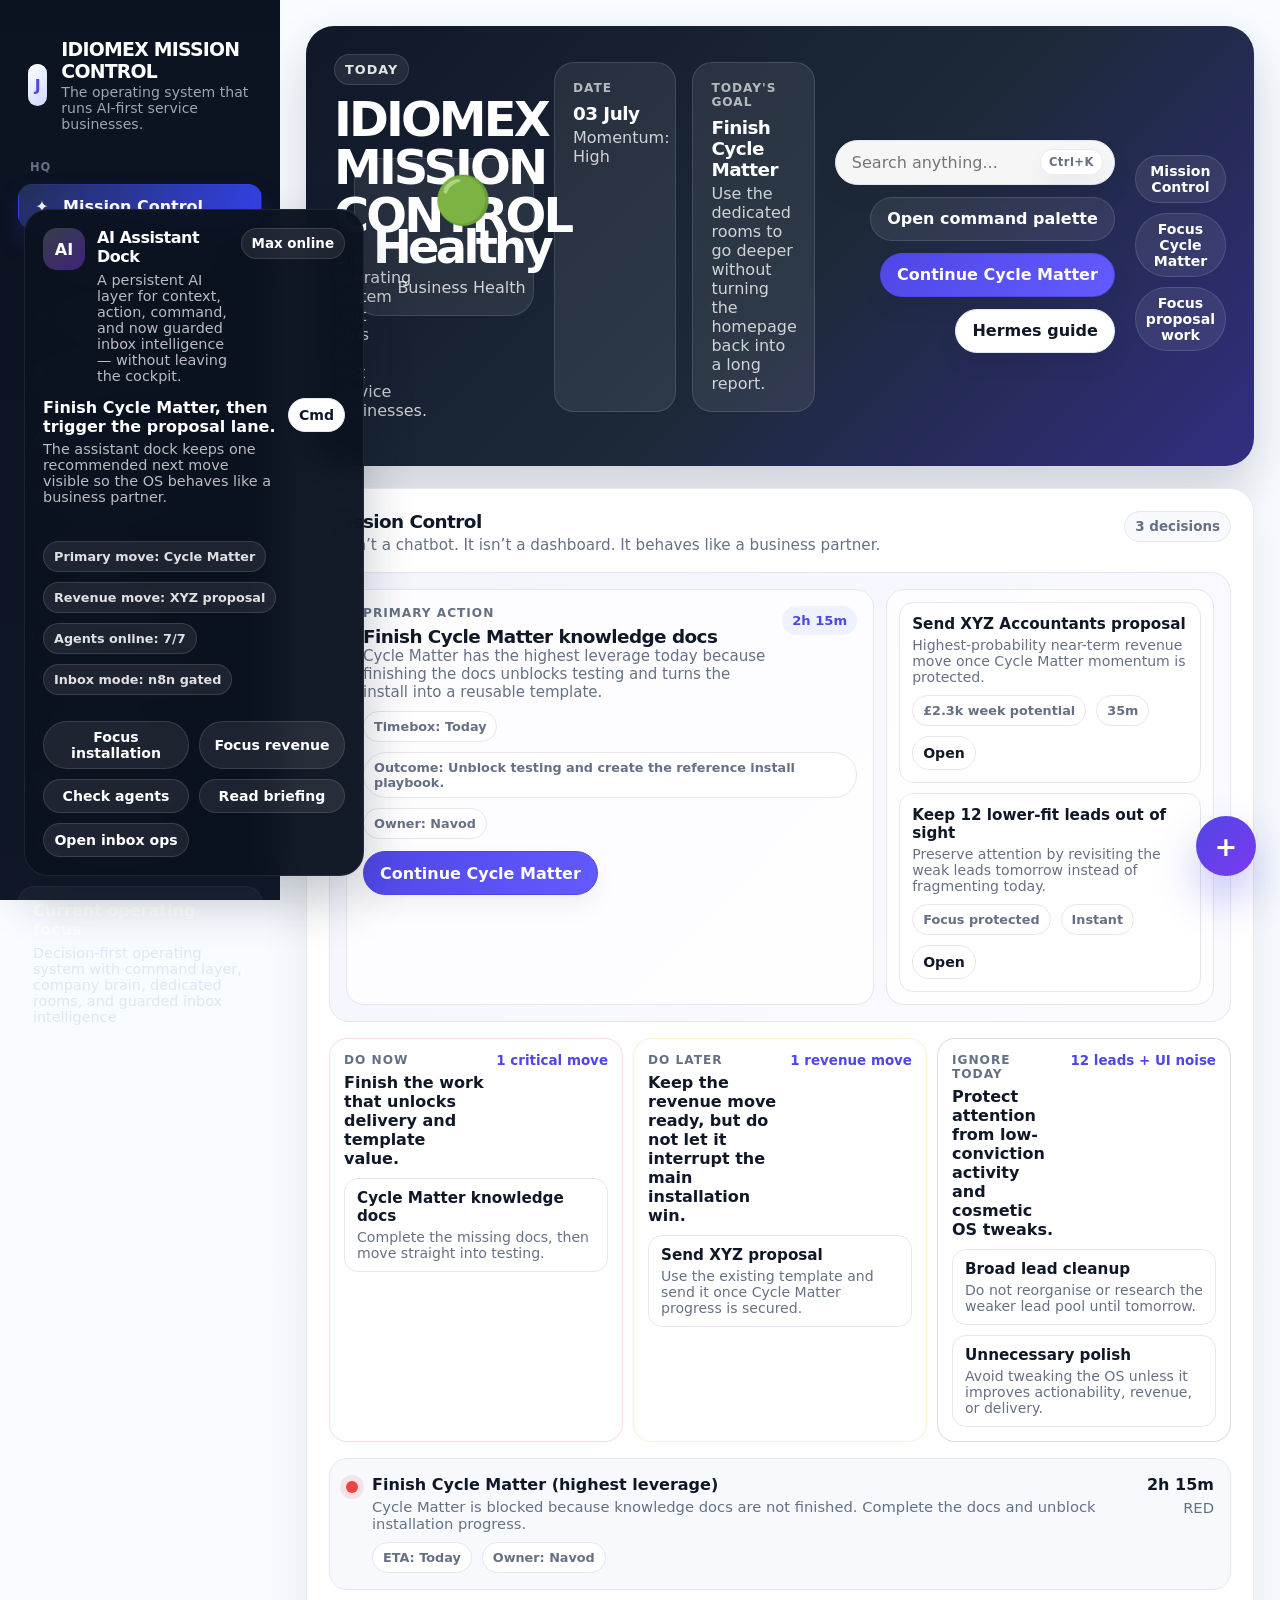
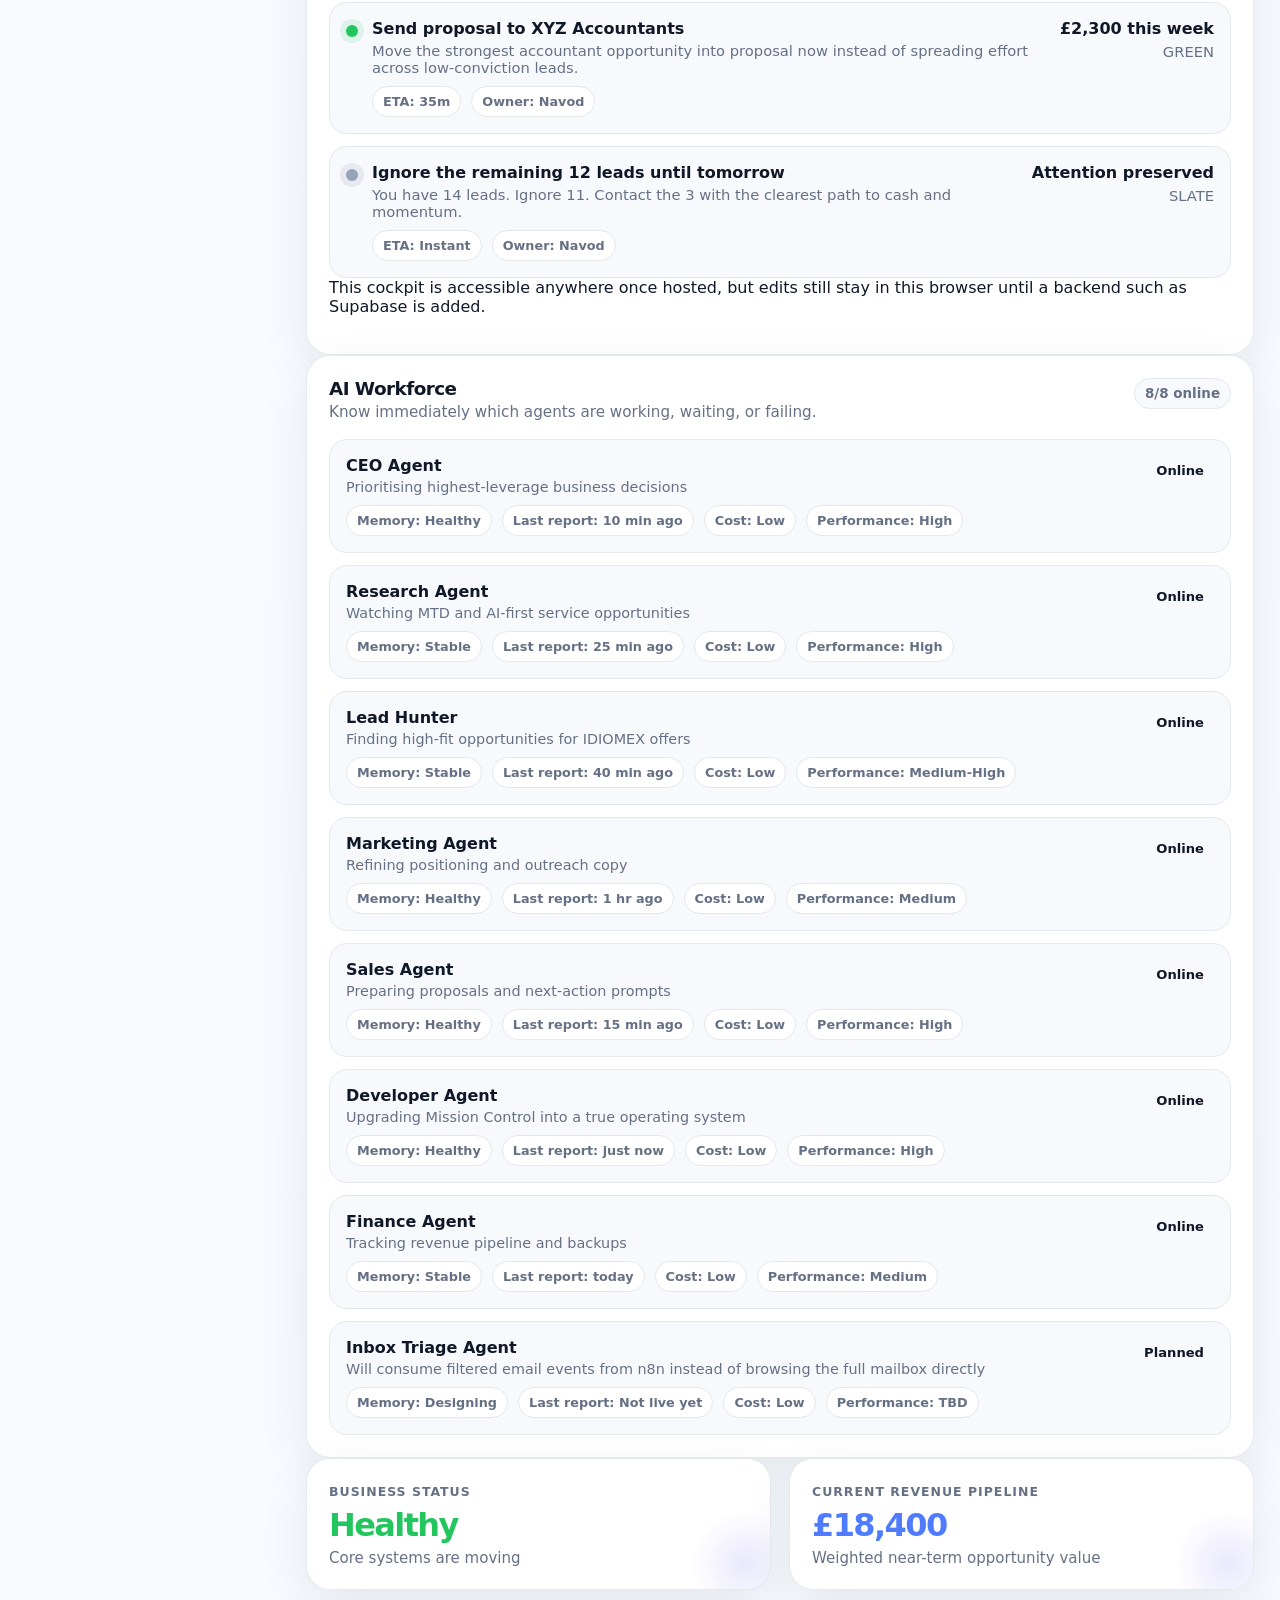
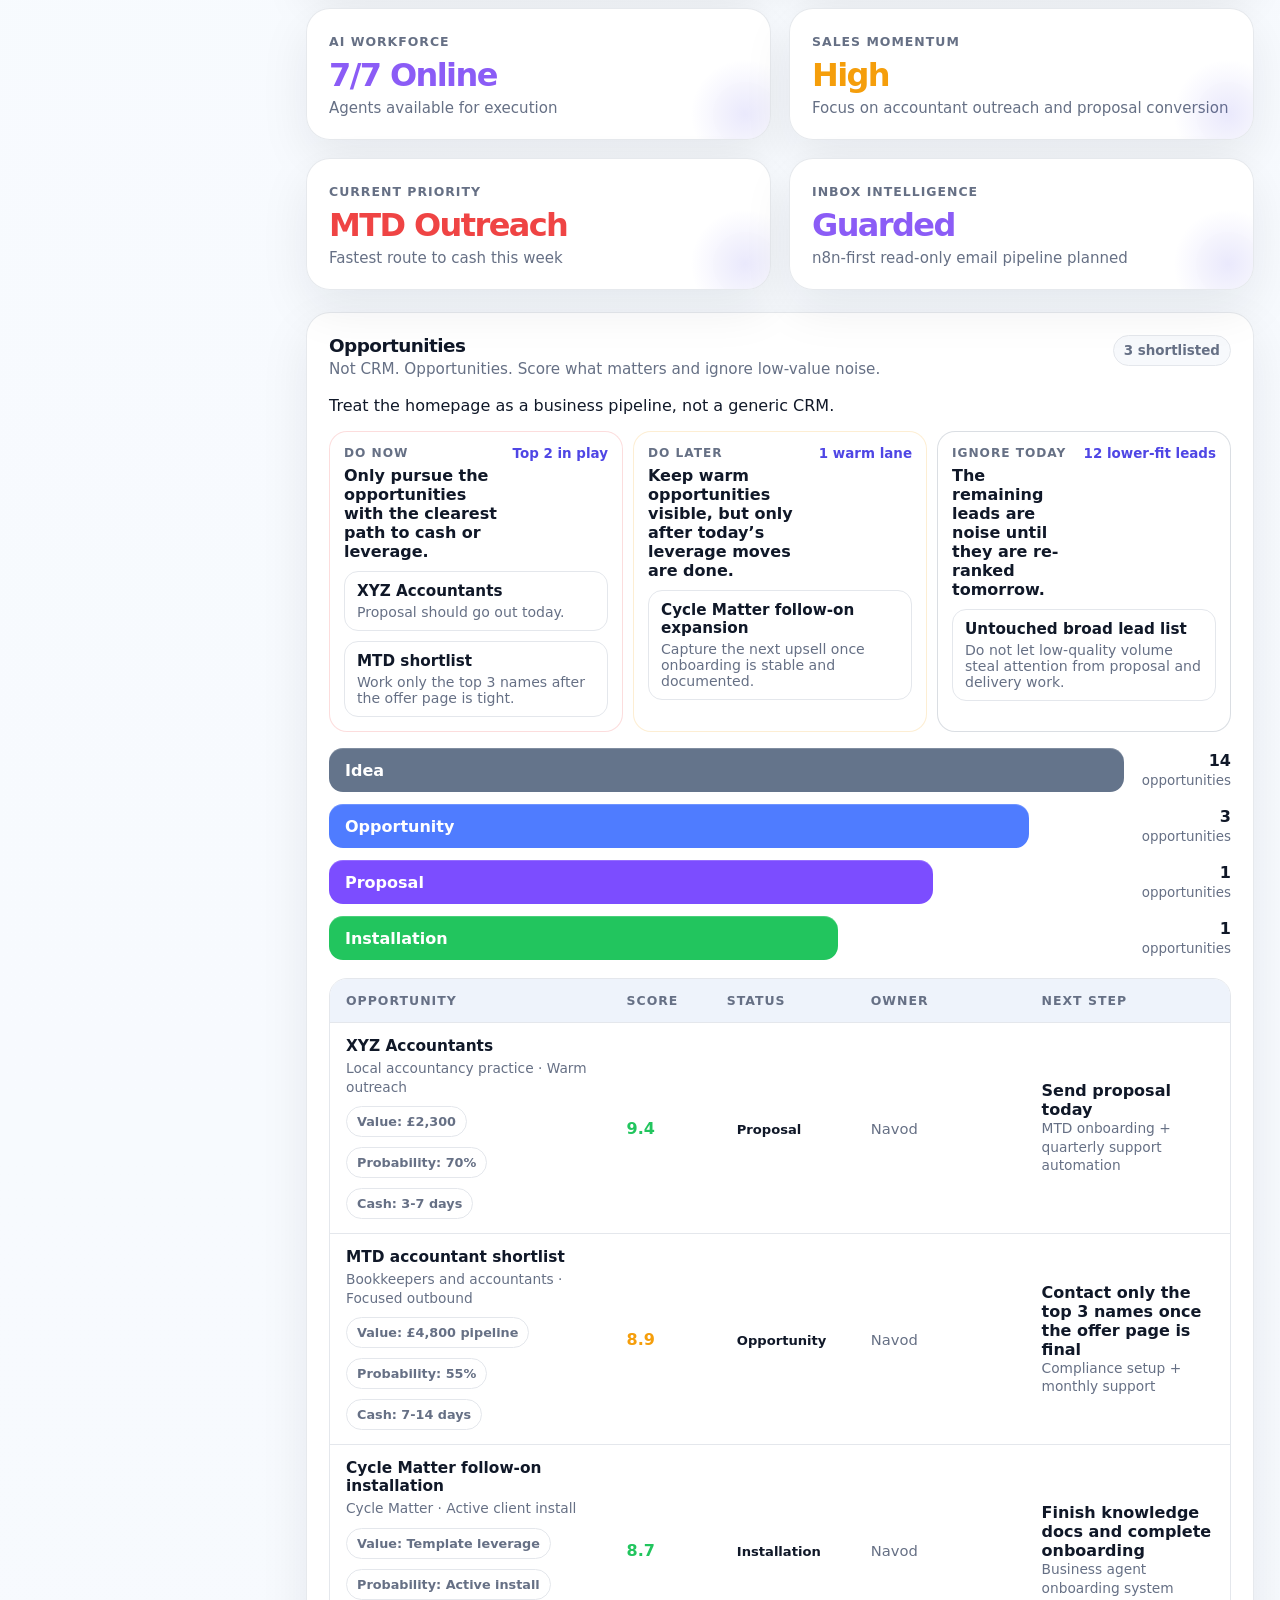
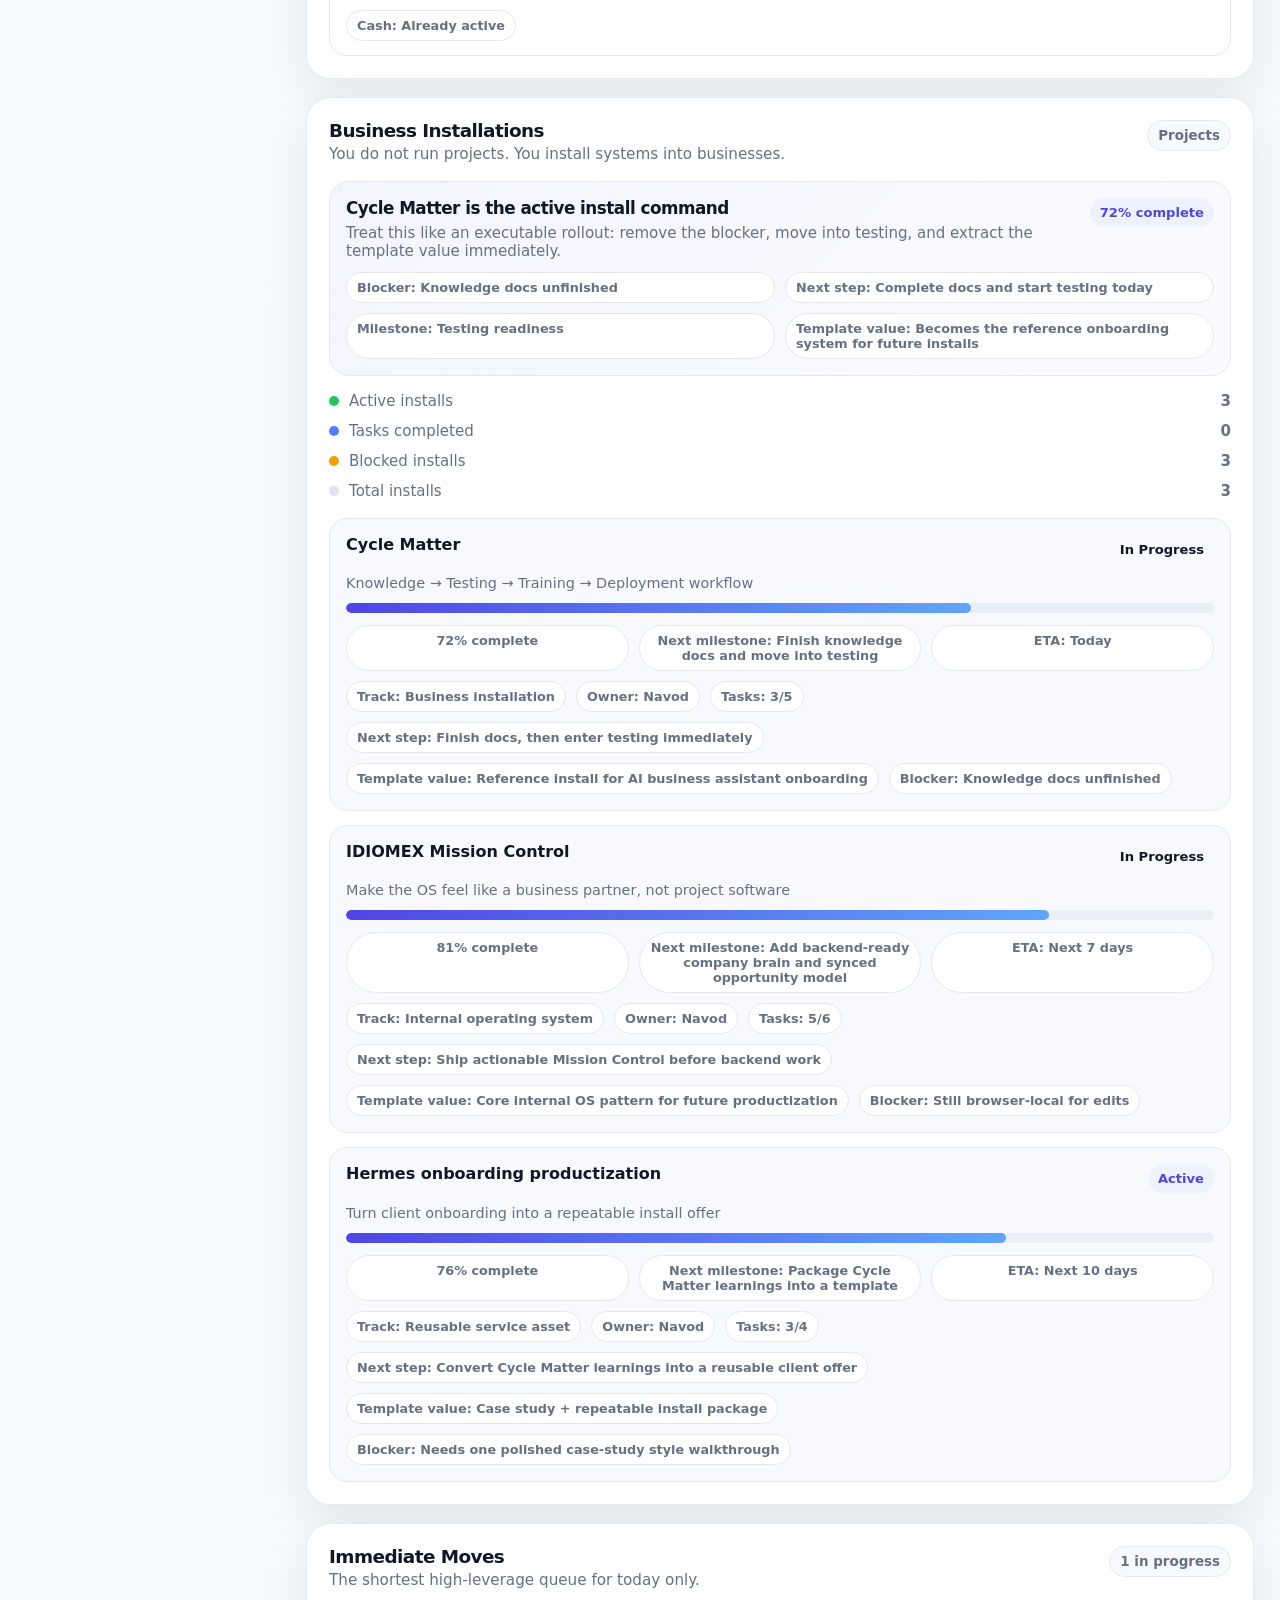
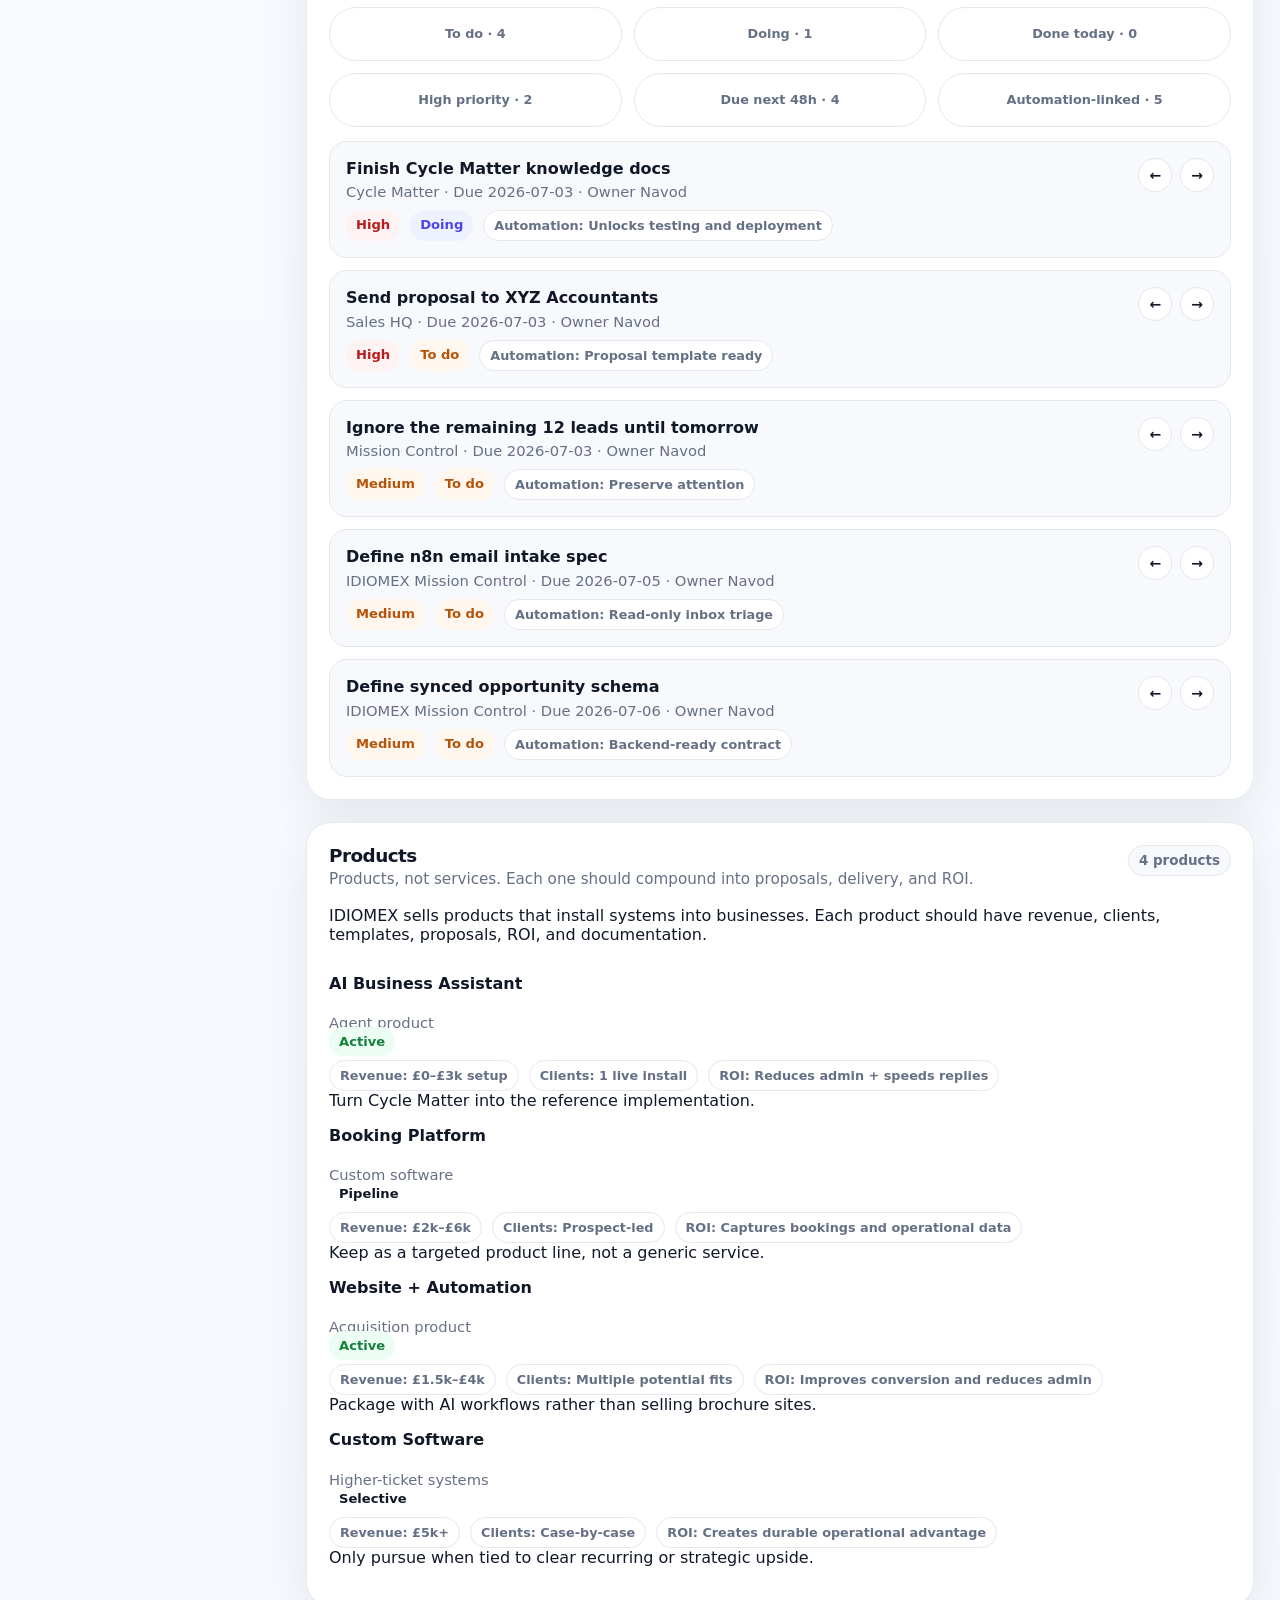
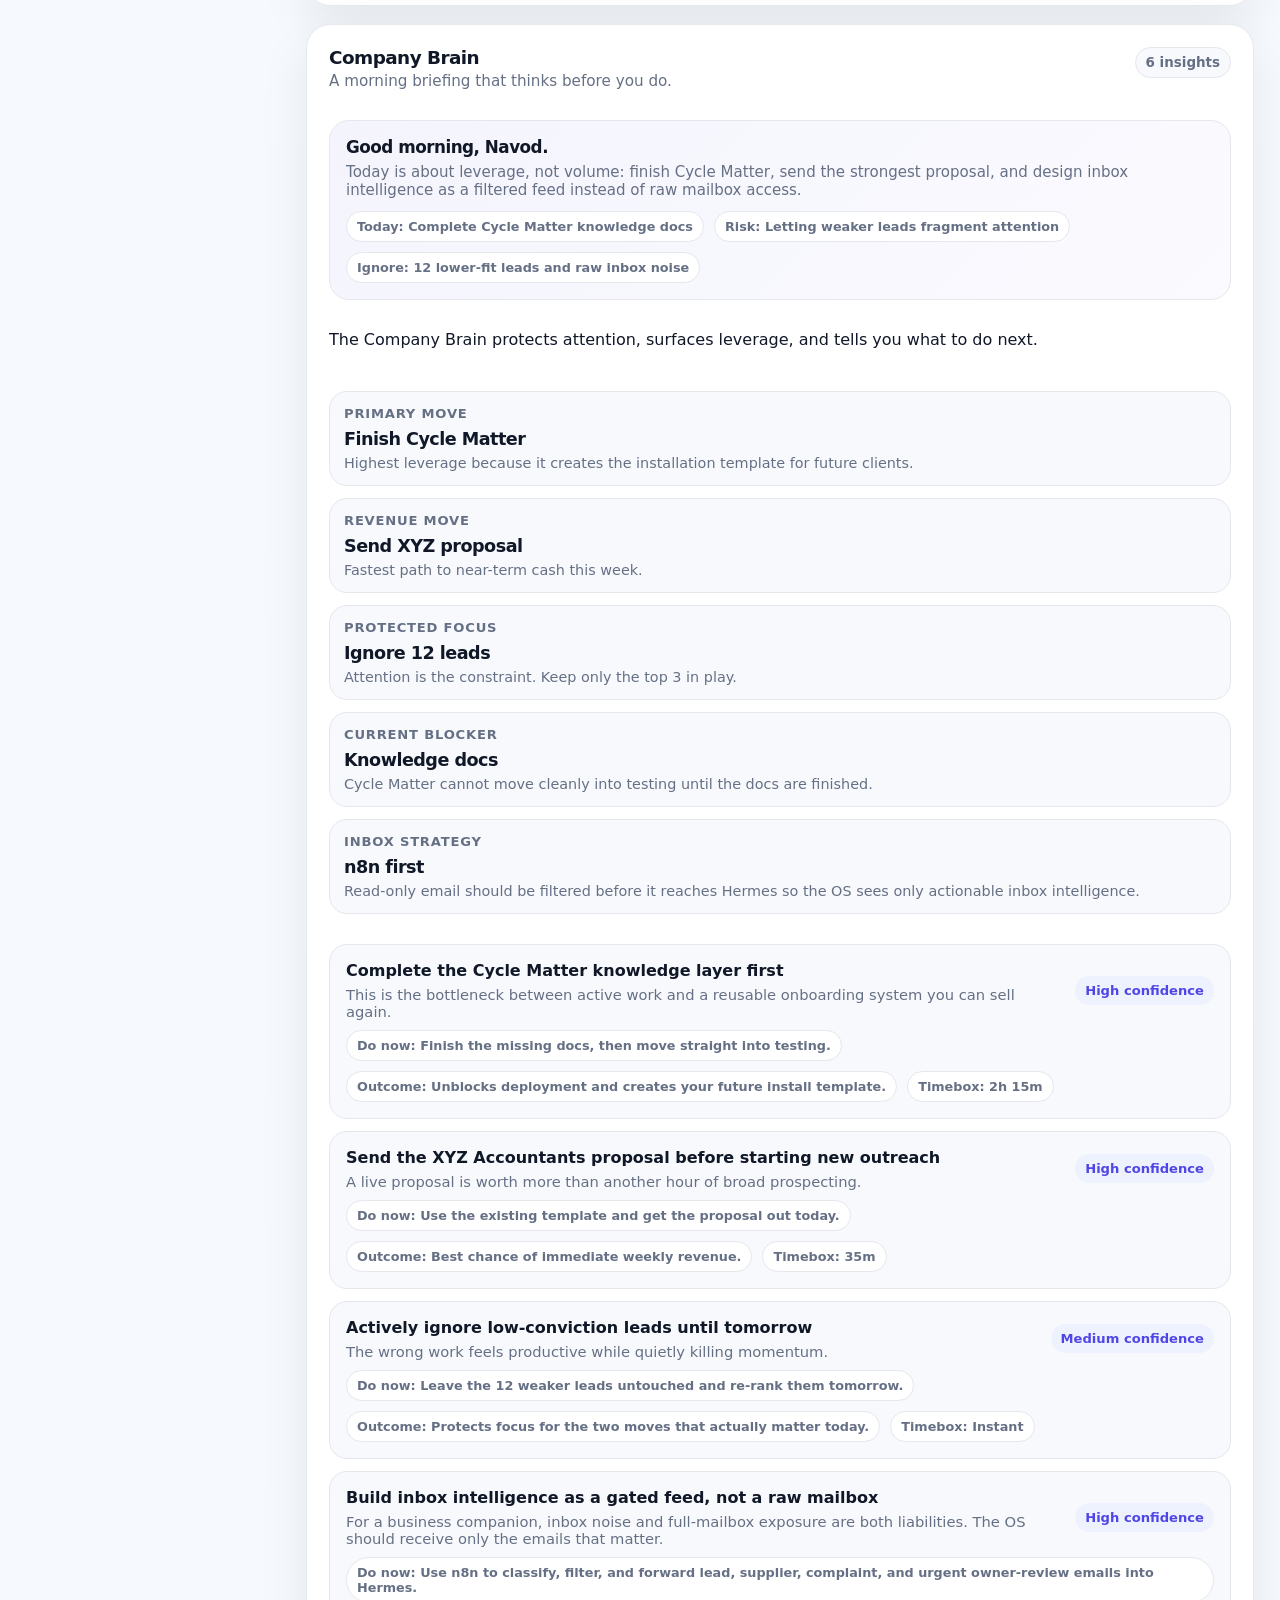
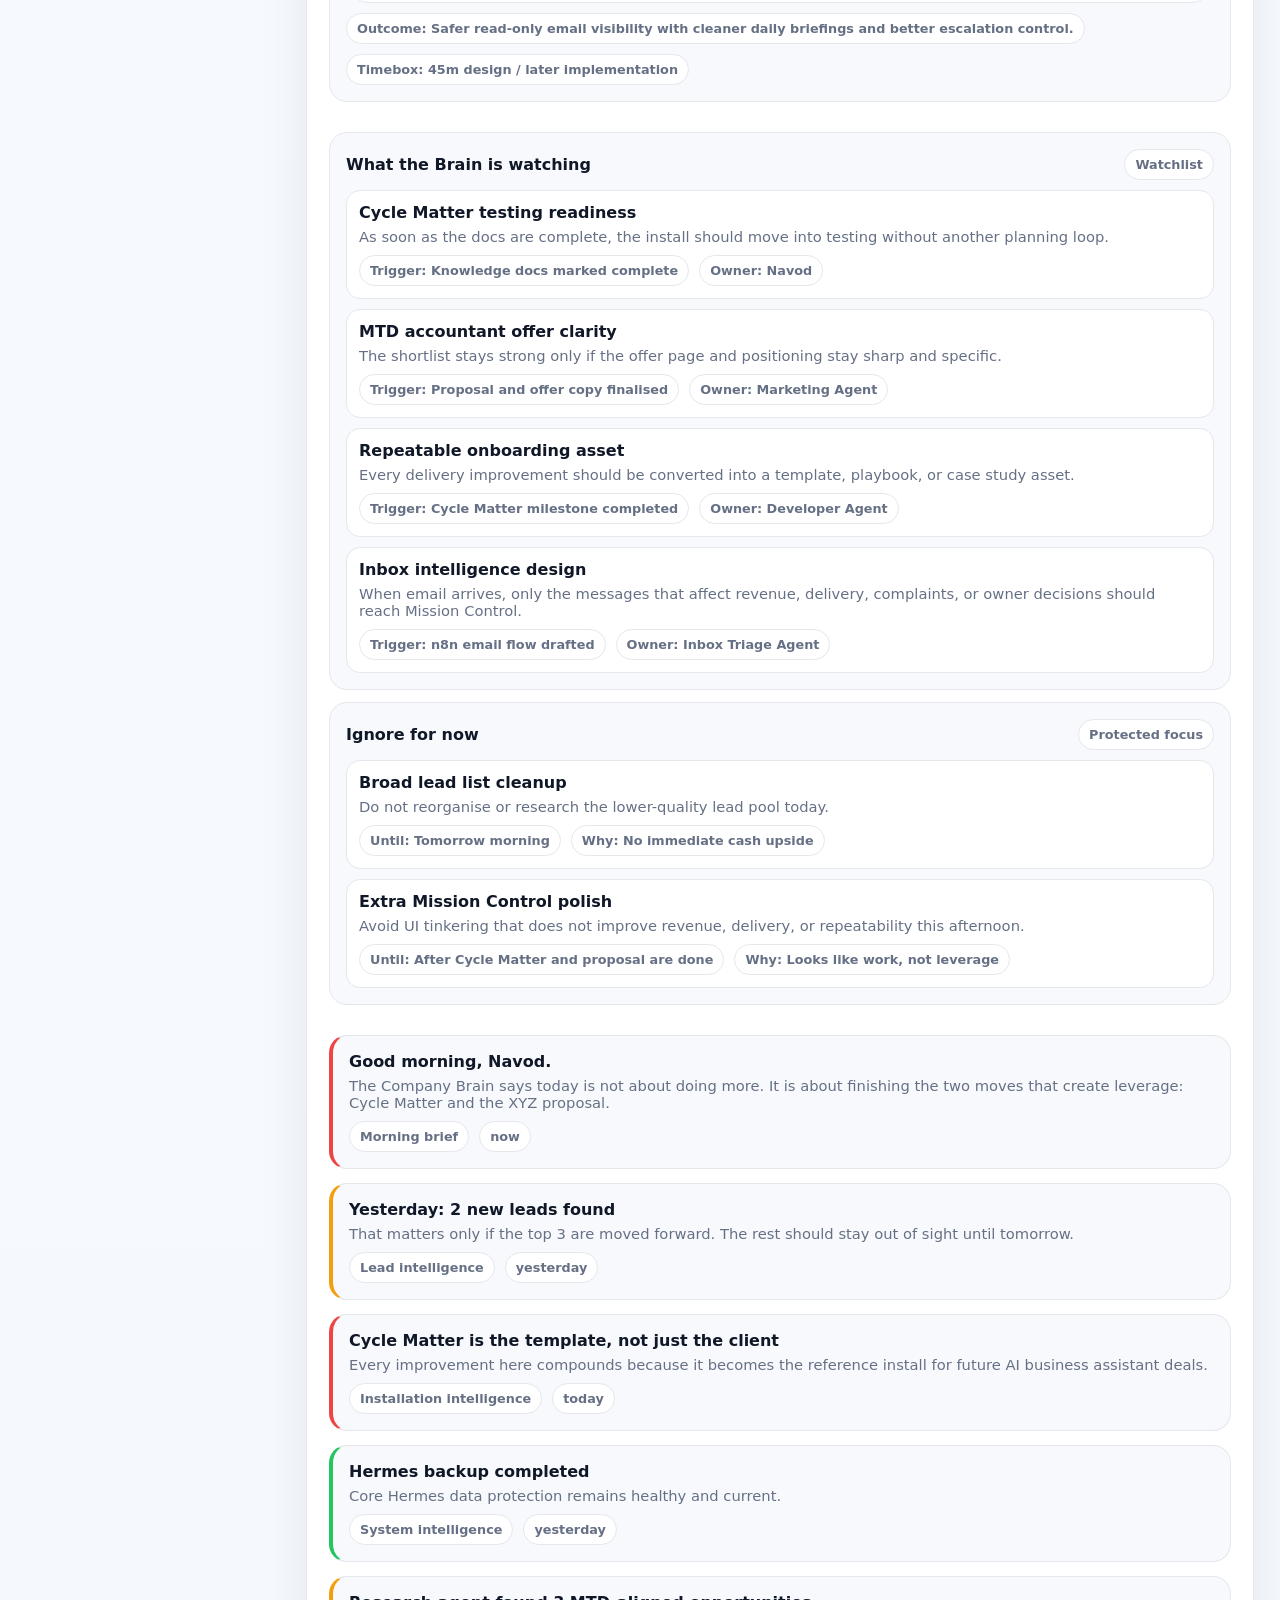
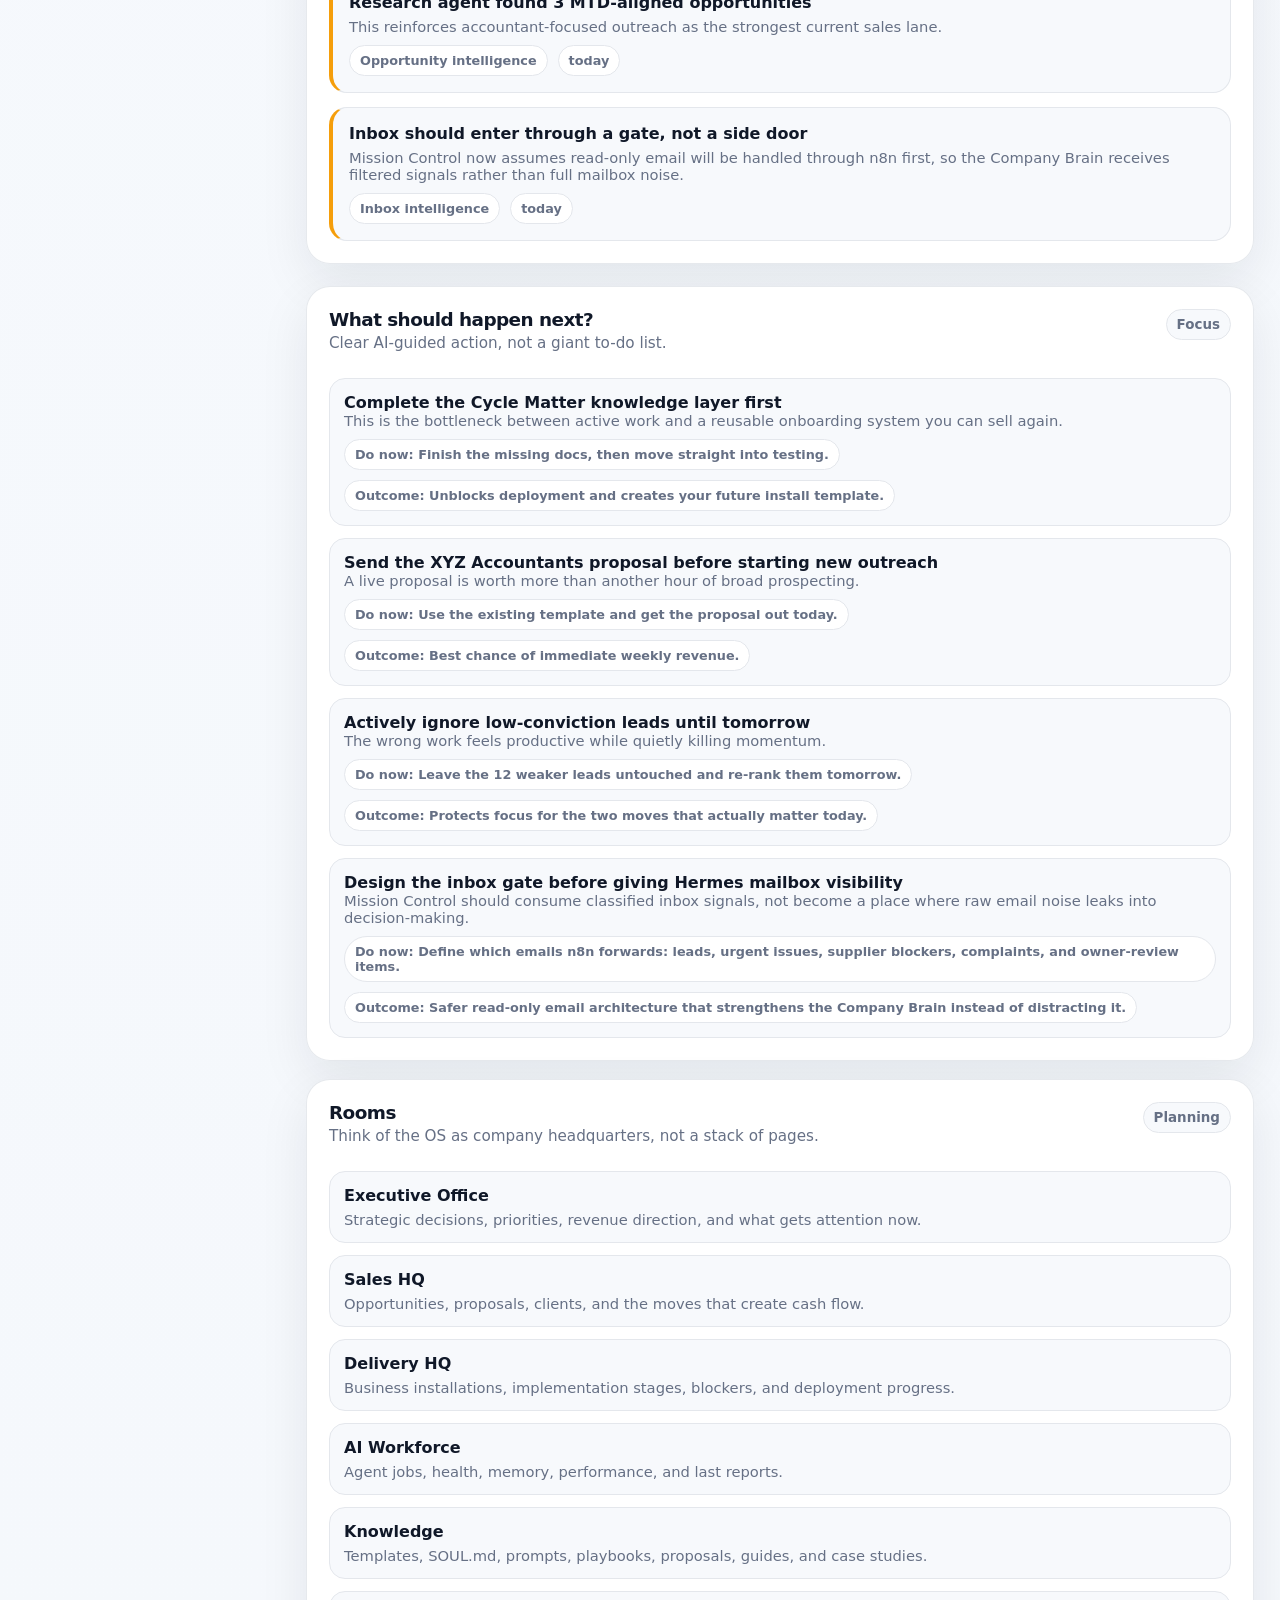
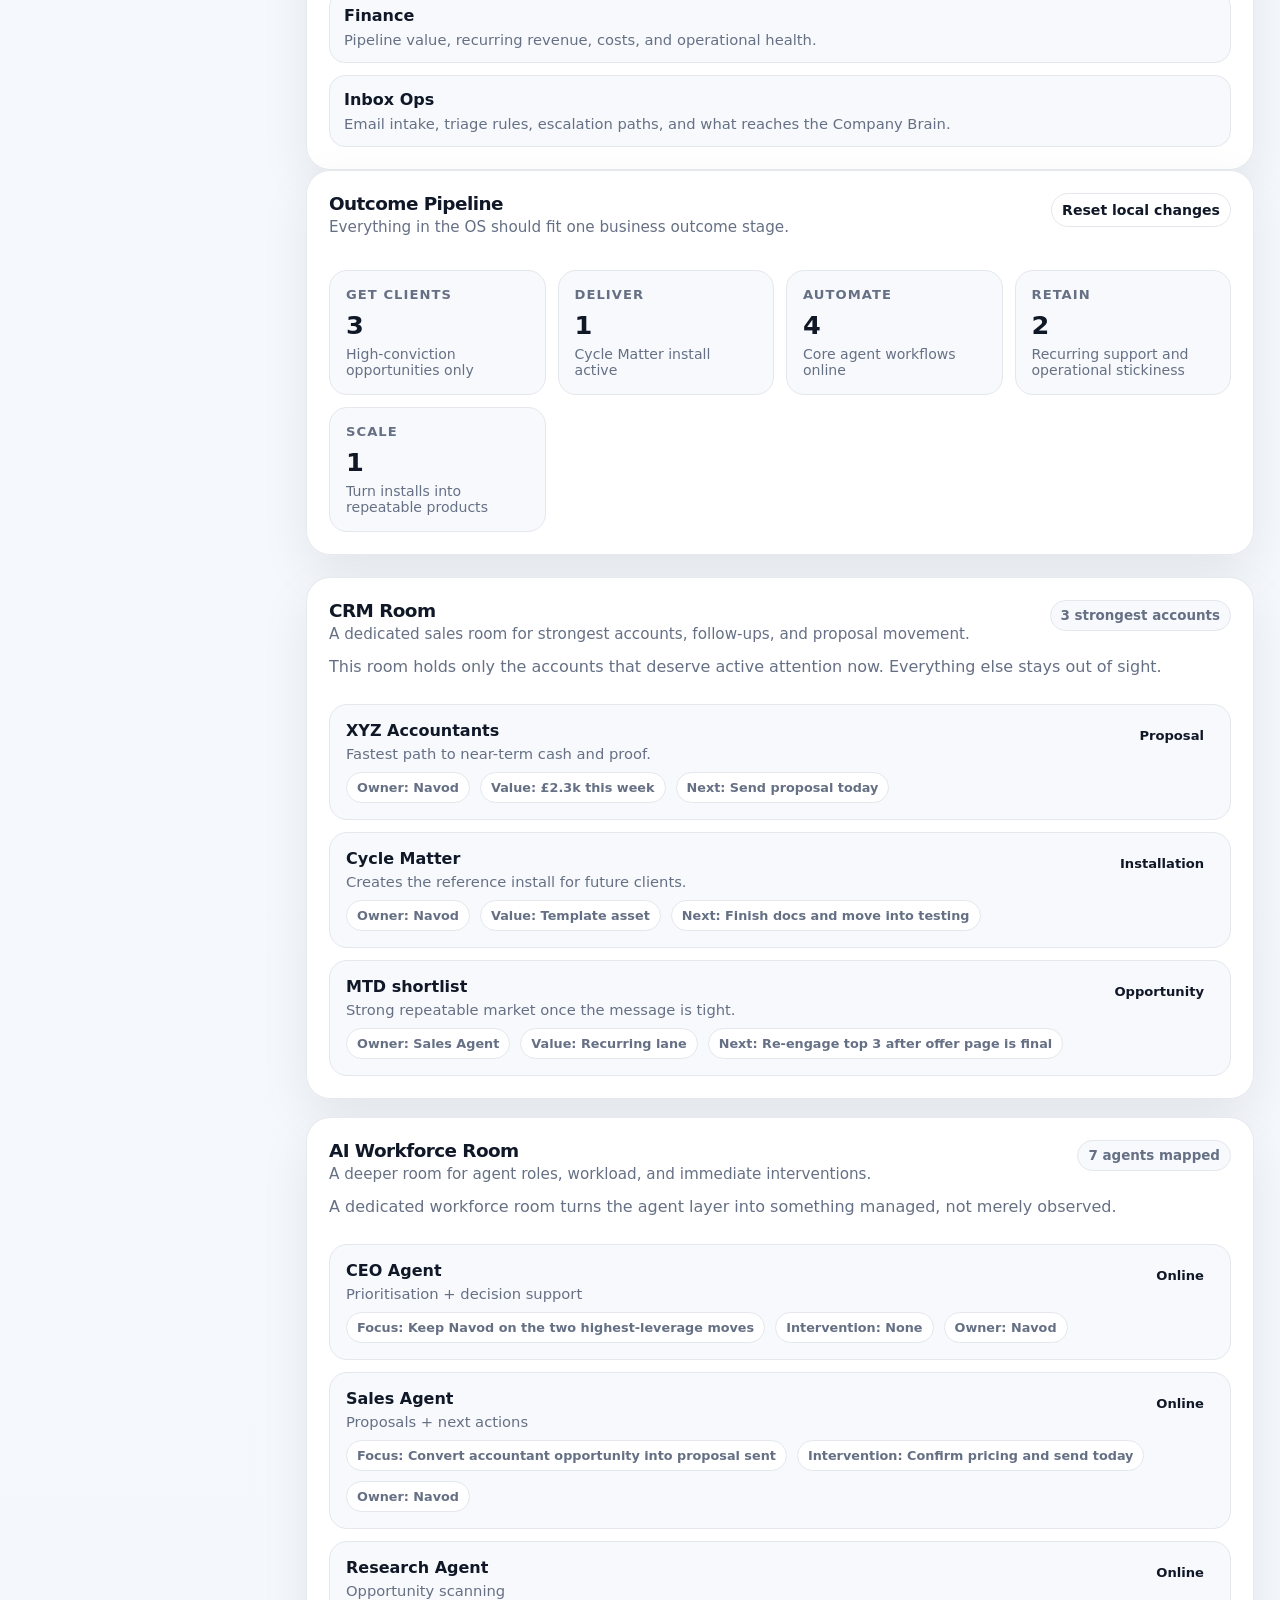
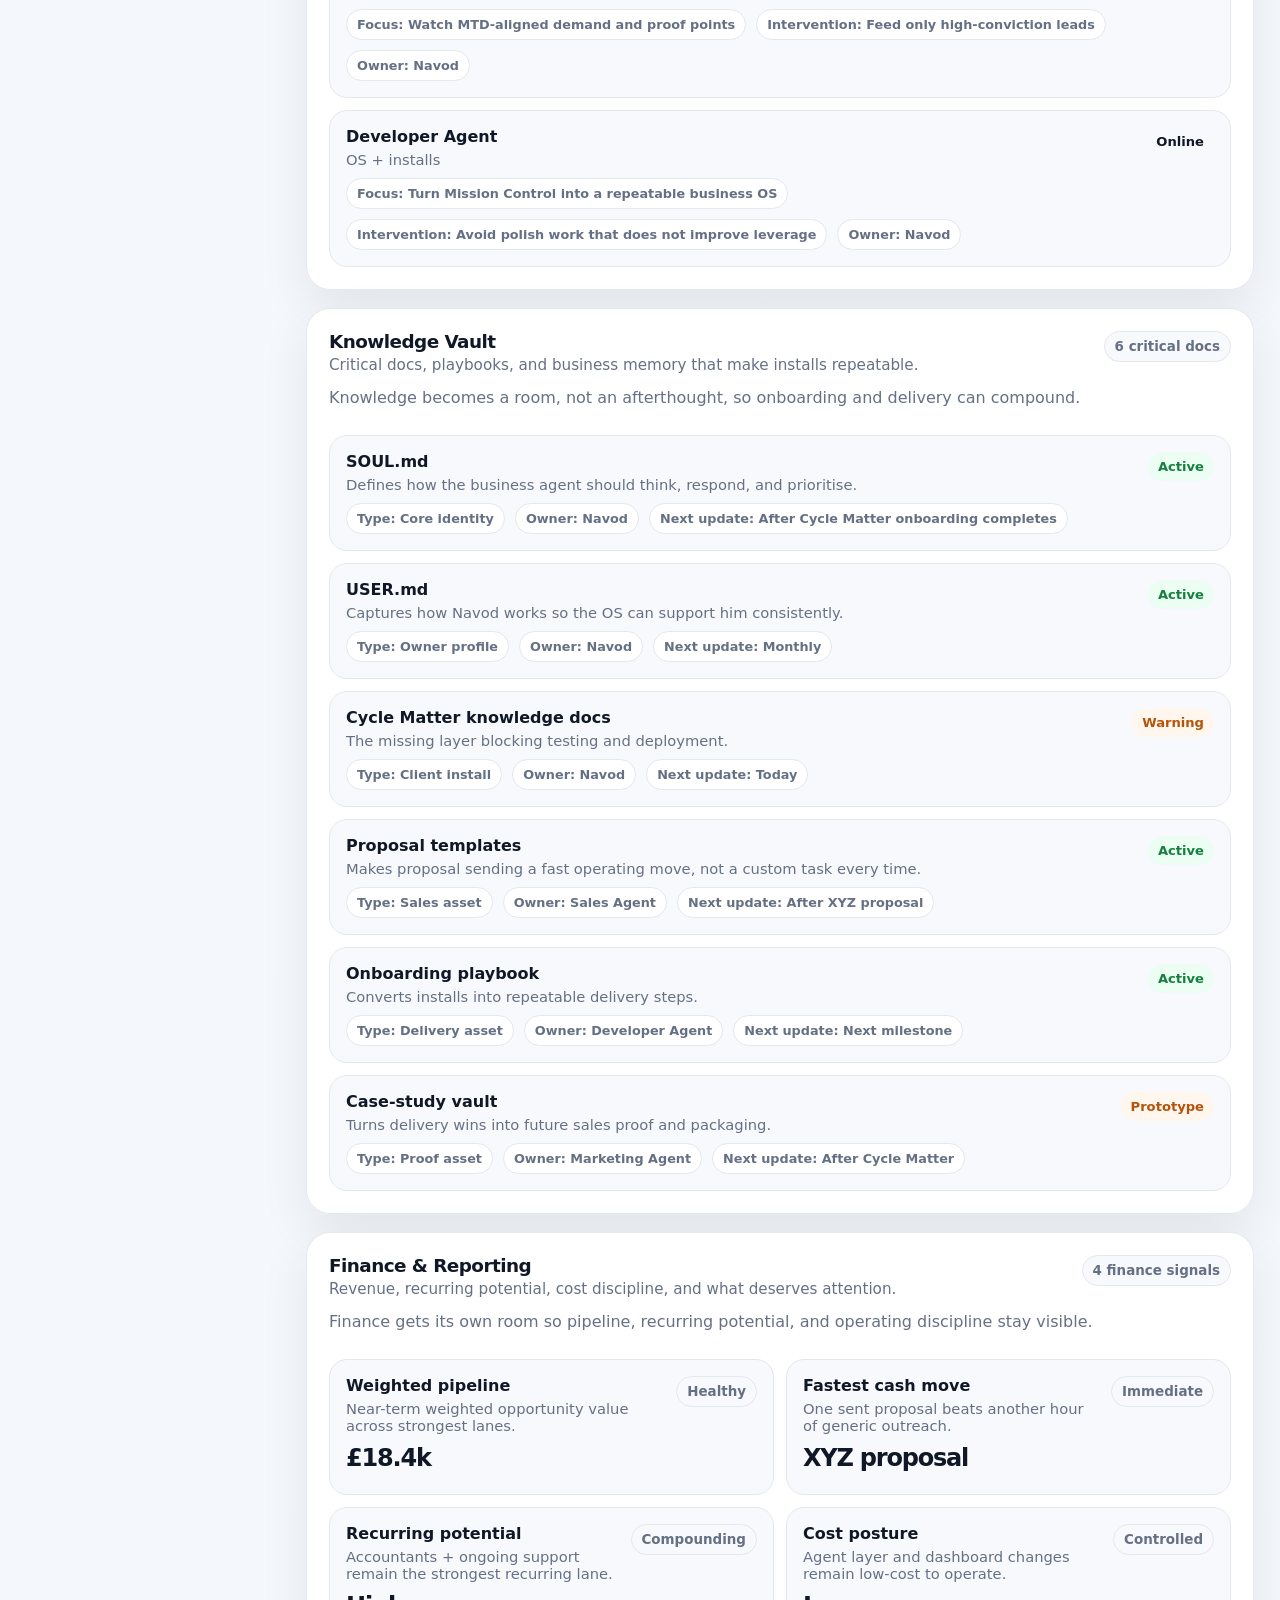
==== commit 15b7ddef: "chore: publish IDIOMEX OS update (2026-07-07 10:02 UTC)" ====
--- a/index.html
+++ b/index.html
@@ -1,2988 +1,2458 @@
-<!doctype html>
+<!DOCTYPE html>
 <html lang="en">
-  <head>
-    <meta charset="UTF-8" />
-    <meta name="viewport" content="width=device-width, initial-scale=1.0" />
-    <title>IDIOMEX MISSION CONTROL</title>
-    <style>
-      :root {
-        --bg: #f4f7fb;
-        --surface: #ffffff;
-        --surface-soft: #f7f9fc;
-        --surface-2: #eef3fb;
-        --text: #101828;
-        --muted: #667085;
-        --line: #e4e7ec;
-        --sidebar: #0b1220;
-        --sidebar-soft: #111b31;
-        --sidebar-text: #d6def0;
-        --primary: #4f46e5;
-        --primary-soft: #eef2ff;
-        --blue: #4f7cff;
-        --green: #22c55e;
-        --amber: #f59e0b;
-        --purple: #8b5cf6;
-        --red: #ef4444;
-        --radius-xl: 24px;
-        --radius-lg: 18px;
-        --radius-md: 14px;
-        --shadow: 0 18px 50px rgba(16, 24, 40, 0.08);
-        --shadow-soft: 0 12px 24px rgba(16, 24, 40, 0.05);
-        --content-max: 1400px;
-        --space-page-x: 32px;
-        --space-page-y: 28px;
-        --card-padding-desktop: 26px;
-        --body-size-desktop: 1rem;
+<head>
+  <meta charset="UTF-8" />
+  <meta name="viewport" content="width=device-width, initial-scale=1.0" />
+  <title>IDIOMEX MISSION CONTROL</title>
+  <style>
+    :root {
+      --bg: #f4f7fb;
+      --surface: #ffffff;
+      --surface-soft: #f7f9fc;
+      --surface-2: #eef3fb;
+      --text: #101828;
+      --muted: #667085;
+      --line: #e4e7ec;
+      --sidebar: #0b1220;
+      --sidebar-soft: #111b31;
+      --sidebar-text: #d6def0;
+      --primary: #4f46e5;
+      --primary-soft: #eef2ff;
+      --blue: #4f7cff;
+      --green: #22c55e;
+      --amber: #f59e0b;
+      --purple: #8b5cf6;
+      --red: #ef4444;
+      --radius-xl: 24px;
+      --radius-lg: 18px;
+      --radius-md: 14px;
+      --shadow: 0 18px 50px rgba(16, 24, 40, 0.08);
+      --shadow-soft: 0 12px 24px rgba(16, 24, 40, 0.05);
+    }
+
+    * { box-sizing: border-box; }
+    html { scroll-behavior: smooth; }
+    body {
+      margin: 0;
+      background: linear-gradient(180deg, #f8fbff 0%, #f4f7fb 100%);
+      color: var(--text);
+      font-family: Inter, ui-sans-serif, system-ui, -apple-system, BlinkMacSystemFont, "Segoe UI", sans-serif;
+      -webkit-font-smoothing: antialiased;
+      text-rendering: optimizeLegibility;
+      overflow-x: hidden;
+    }
+
+    a { color: inherit; text-decoration: none; }
+    button, input { font: inherit; }
+    h1, h2, h3, h4, p { margin-top: 0; }
+
+    .app-shell {
+      min-height: 100vh;
+      display: grid;
+      grid-template-columns: 280px minmax(0, 1fr);
+    }
+
+    .sidebar {
+      background: linear-gradient(180deg, #0b1220 0%, #111827 100%);
+      color: var(--sidebar-text);
+      padding: 28px 18px;
+      position: sticky;
+      top: 0;
+      height: 100vh;
+      display: flex;
+      flex-direction: column;
+      gap: 24px;
+    }
+
+    .brand {
+      display: flex;
+      gap: 14px;
+      align-items: center;
+      padding: 10px 10px 4px;
+    }
+
+    .brand-badge {
+      width: 42px;
+      height: 42px;
+      border-radius: 14px;
+      background: linear-gradient(135deg, #ffffff 0%, #ced8ff 100%);
+      color: var(--primary);
+      display: grid;
+      place-items: center;
+      font-weight: 900;
+      box-shadow: inset 0 1px 0 rgba(255,255,255,0.8);
+    }
+
+    .brand h1 {
+      font-size: 1.18rem;
+      margin-bottom: 2px;
+      letter-spacing: -0.04em;
+      color: #fff;
+    }
+
+    .brand p {
+      margin: 0;
+      color: rgba(214, 222, 240, 0.72);
+      font-size: 0.88rem;
+    }
+
+    .nav-section-title {
+      font-size: 0.72rem;
+      text-transform: uppercase;
+      letter-spacing: 0.08em;
+      color: rgba(214, 222, 240, 0.45);
+      font-weight: 700;
+      margin: 0 0 10px 12px;
+    }
+
+    .nav-group {
+      display: grid;
+      gap: 10px;
+    }
+
+    .nav-link {
+      display: flex;
+      align-items: center;
+      gap: 12px;
+      padding: 12px 14px;
+      border-radius: 14px;
+      color: var(--sidebar-text);
+      background: transparent;
+      border: 1px solid transparent;
+      transition: 0.15s ease;
+      font-weight: 600;
+    }
+
+    .nav-link:hover,
+    .nav-link.active {
+      background: linear-gradient(135deg, #232f57 0%, #3544f5 100%);
+      color: #fff;
+      box-shadow: 0 12px 24px rgba(53, 68, 245, 0.22);
+    }
+
+    .nav-icon {
+      width: 18px;
+      text-align: center;
+      opacity: 0.95;
+    }
+
+    .sidebar-footer {
+      margin-top: auto;
+      padding: 14px;
+      border-radius: 16px;
+      background: rgba(255,255,255,0.04);
+      border: 1px solid rgba(255,255,255,0.06);
+    }
+
+    .sidebar-footer strong {
+      display: block;
+      color: #fff;
+      margin-bottom: 6px;
+    }
+
+    .sidebar-footer p {
+      margin: 0;
+      color: rgba(214, 222, 240, 0.72);
+      font-size: 0.9rem;
+    }
+
+    .main {
+      padding: 26px;
+    }
+
+    .topbar {
+      display: flex;
+      justify-content: space-between;
+      gap: 20px;
+      align-items: center;
+      margin-bottom: 22px;
+    }
+
+    .welcome h2 {
+      font-size: clamp(1.8rem, 3vw, 2.4rem);
+      letter-spacing: -0.05em;
+      margin-bottom: 6px;
+    }
+
+    .welcome p {
+      color: var(--muted);
+      margin-bottom: 0;
+      max-width: 70ch;
+    }
+
+    .top-actions {
+      display: flex;
+      gap: 12px;
+      align-items: center;
+      flex-wrap: wrap;
+      justify-content: flex-end;
+    }
+
+    .search {
+      min-width: 280px;
+      border: 1px solid var(--line);
+      background: #fff;
+      border-radius: 999px;
+      padding: 12px 16px;
+      color: var(--text);
+      box-shadow: var(--shadow-soft);
+    }
+
+    .btn {
+      appearance: none;
+      border: 1px solid var(--line);
+      background: #fff;
+      border-radius: 999px;
+      min-height: 44px;
+      padding: 10px 16px;
+      color: var(--text);
+      font-weight: 700;
+      cursor: pointer;
+      display: inline-flex;
+      align-items: center;
+      justify-content: center;
+      gap: 8px;
+      box-shadow: var(--shadow-soft);
+    }
+
+    .btn.primary {
+      background: linear-gradient(135deg, #4f46e5 0%, #635bff 100%);
+      border-color: #4f46e5;
+      color: #fff;
+    }
+
+    .btn.small {
+      min-height: 34px;
+      padding: 7px 10px;
+      font-size: 0.88rem;
+      font-weight: 600;
+      box-shadow: none;
+    }
+
+    .grid-kpis,
+    .board-grid,
+    .analytics-grid,
+    .kanban-grid,
+    .lead-list,
+    .project-list,
+    .activity-list,
+    .focus-grid {
+      display: grid;
+      gap: 18px;
+    }
+
+    .grid-kpis {
+      grid-template-columns: repeat(4, minmax(0, 1fr));
+      margin-bottom: 22px;
+    }
+
+    .card {
+      background: rgba(255,255,255,0.96);
+      border: 1px solid rgba(228, 231, 236, 0.9);
+      border-radius: var(--radius-xl);
+      box-shadow: var(--shadow);
+      padding: 22px;
+    }
+
+    section[id],
+    article[id] {
+      scroll-margin-top: 82px;
+    }
+
+    .kpi-card {
+      position: relative;
+      overflow: hidden;
+    }
+
+    .kpi-card::after {
+      content: "";
+      position: absolute;
+      inset: auto -30px -30px auto;
+      width: 110px;
+      height: 110px;
+      border-radius: 50%;
+      background: radial-gradient(circle, rgba(79,70,229,0.12) 0%, rgba(79,70,229,0) 70%);
+    }
+
+    .kpi-label {
+      display: inline-block;
+      font-size: 0.78rem;
+      text-transform: uppercase;
+      letter-spacing: 0.08em;
+      color: var(--muted);
+      font-weight: 700;
+      margin-bottom: 10px;
+    }
+
+    .kpi-value {
+      font-size: 2rem;
+      font-weight: 800;
+      letter-spacing: -0.05em;
+      line-height: 1;
+      margin-bottom: 8px;
+    }
+
+    .kpi-delta {
+      color: var(--muted);
+      font-size: 0.94rem;
+    }
+
+    .board-grid {
+      grid-template-columns: 1.2fr 0.9fr 0.9fr;
+      margin-bottom: 22px;
+    }
+
+    .section-head {
+      display: flex;
+      justify-content: space-between;
+      align-items: flex-start;
+      gap: 12px;
+      margin-bottom: 18px;
+    }
+
+    .section-head h3 {
+      font-size: 1.15rem;
+      margin-bottom: 4px;
+      letter-spacing: -0.03em;
+    }
+
+    .section-head p {
+      margin-bottom: 0;
+      color: var(--muted);
+      font-size: 0.95rem;
+    }
+
+    .pill {
+      display: inline-flex;
+      align-items: center;
+      gap: 6px;
+      padding: 7px 10px;
+      border-radius: 999px;
+      background: var(--surface-soft);
+      color: var(--muted);
+      font-size: 0.84rem;
+      font-weight: 700;
+      border: 1px solid var(--line);
+    }
+
+    .funnel {
+      display: grid;
+      gap: 12px;
+    }
+
+    .funnel-band {
+      display: grid;
+      grid-template-columns: minmax(0, 1fr) auto;
+      gap: 12px;
+      align-items: center;
+    }
+
+    .funnel-track {
+      height: 44px;
+      border-radius: 14px;
+      display: flex;
+      align-items: center;
+      padding: 0 16px;
+      color: #fff;
+      font-weight: 700;
+      box-shadow: inset 0 1px 0 rgba(255,255,255,0.18);
+    }
+
+    .funnel-meta {
+      min-width: 95px;
+      text-align: right;
+    }
+
+    .funnel-meta strong { display: block; font-size: 1rem; }
+    .funnel-meta span { color: var(--muted); font-size: 0.84rem; }
+
+    .lead-list { margin-top: 18px; }
+
+    .crm-table {
+      margin-top: 18px;
+      border: 1px solid var(--line);
+      border-radius: 18px;
+      overflow: hidden;
+      background: #fff;
+    }
+
+    .crm-header,
+    .crm-row {
+      display: grid;
+      grid-template-columns: minmax(220px, 1.7fr) minmax(80px, 0.55fr) minmax(130px, 0.8fr) minmax(140px, 1fr) minmax(160px, 1.1fr);
+      gap: 14px;
+      align-items: center;
+      padding: 14px 16px;
+    }
+
+    .crm-header {
+      background: var(--surface-2);
+      border-bottom: 1px solid var(--line);
+      font-size: 0.78rem;
+      text-transform: uppercase;
+      letter-spacing: 0.08em;
+      color: var(--muted);
+      font-weight: 800;
+    }
+
+    .crm-row {
+      border-bottom: 1px solid var(--line);
+    }
+
+    .crm-row:last-child { border-bottom: none; }
+
+    .crm-company {
+      min-width: 0;
+    }
+
+    .crm-company strong {
+      display: block;
+      margin-bottom: 4px;
+      font-size: 0.96rem;
+    }
+
+    .crm-company p,
+    .crm-next p {
+      margin: 0;
+      color: var(--muted);
+      font-size: 0.86rem;
+      line-height: 1.35;
+    }
+
+    .crm-score {
+      font-weight: 800;
+      font-size: 1rem;
+    }
+
+    .crm-score.hot { color: var(--green); }
+    .crm-score.warm { color: var(--amber); }
+    .crm-score.cold,
+    .crm-score.risk { color: var(--red); }
+
+    .project-timeline {
+      display: grid;
+      gap: 14px;
+      margin-top: 18px;
+    }
+
+    .project-track {
+      border: 1px solid var(--line);
+      border-radius: 18px;
+      background: var(--surface-soft);
+      padding: 16px;
+    }
+
+    .project-track-top {
+      display: flex;
+      justify-content: space-between;
+      gap: 12px;
+      align-items: flex-start;
+      margin-bottom: 10px;
+    }
+
+    .project-track-top p {
+      margin: 4px 0 0;
+      color: var(--muted);
+      font-size: 0.9rem;
+    }
+
+    .project-milestone-grid {
+      display: grid;
+      grid-template-columns: repeat(3, minmax(0, 1fr));
+      gap: 10px;
+      margin-top: 12px;
+    }
+
+    .project-milestone-grid .mini-chip {
+      width: 100%;
+      justify-content: center;
+      text-align: center;
+    }
+
+    .kanban-summary-grid {
+      display: grid;
+      grid-template-columns: repeat(4, minmax(0, 1fr));
+      gap: 12px;
+      margin-top: 16px;
+    }
+
+    .kanban-summary-card {
+      border: 1px solid var(--line);
+      border-radius: 18px;
+      background: var(--surface-soft);
+      padding: 16px;
+    }
+
+    .kanban-summary-card span {
+      display: block;
+      color: var(--muted);
+      font-size: 0.82rem;
+      text-transform: uppercase;
+      letter-spacing: 0.08em;
+      margin-bottom: 8px;
+      font-weight: 800;
+    }
+
+    .kanban-summary-card strong {
+      display: block;
+      font-size: 1.6rem;
+      letter-spacing: -0.05em;
+      margin-bottom: 6px;
+    }
+
+    .kanban-summary-card p {
+      margin: 0;
+      color: var(--muted);
+      font-size: 0.88rem;
+    }
+
+    .task-summary-grid {
+      display: grid;
+      grid-template-columns: repeat(3, minmax(0, 1fr));
+      gap: 12px;
+      margin-bottom: 14px;
+    }
+
+    .task-summary-grid .mini-chip {
+      width: 100%;
+      justify-content: center;
+      text-align: center;
+      min-height: 54px;
+      display: inline-flex;
+      align-items: center;
+    }
+
+    .lead-row,
+    .project-row,
+    .task-row,
+    .activity-row {
+      border: 1px solid var(--line);
+      border-radius: var(--radius-lg);
+      background: var(--surface-soft);
+      padding: 16px;
+    }
+
+    .lead-row-top,
+    .project-row-top,
+    .task-row-top {
+      display: flex;
+      justify-content: space-between;
+      gap: 12px;
+      align-items: flex-start;
+      margin-bottom: 10px;
+    }
+
+    .lead-row h4,
+    .project-row h4,
+    .task-row h4 {
+      margin-bottom: 4px;
+      font-size: 1rem;
+      line-height: 1.35;
+    }
+
+    .meta,
+    .lead-notes,
+    .activity-row p,
+    .project-row p,
+    .task-row p {
+      color: var(--muted);
+      font-size: 0.92rem;
+      margin-bottom: 0;
+    }
+
+    .score-badge,
+    .status-badge,
+    .priority-badge {
+      padding: 7px 10px;
+      border-radius: 999px;
+      font-size: 0.82rem;
+      font-weight: 800;
+      white-space: nowrap;
+    }
+
+    .score-badge { background: var(--primary-soft); color: var(--primary); }
+    .status-doing, .project-In\ Progress, .project-Active { background: #eef2ff; color: #4f46e5; }
+    .status-todo { background: #fff7ed; color: #b45309; }
+    .status-done { background: #ecfdf3; color: #15803d; }
+    .priority-high { background: #fef2f2; color: #b91c1c; }
+    .priority-medium { background: #fff7ed; color: #b45309; }
+    .priority-low { background: #ecfdf3; color: #15803d; }
+
+    .mini-meta {
+      display: flex;
+      gap: 10px;
+      flex-wrap: wrap;
+      margin-top: 10px;
+    }
+
+    .mini-chip {
+      padding: 7px 10px;
+      border-radius: 999px;
+      background: #fff;
+      border: 1px solid var(--line);
+      color: var(--muted);
+      font-size: 0.8rem;
+      font-weight: 600;
+    }
+
+    .project-list,
+    .activity-list { gap: 14px; }
+
+    .brain-summary-grid {
+      display: grid;
+      grid-template-columns: repeat(4, minmax(0, 1fr));
+      gap: 12px;
+      margin: 12px 0 16px;
+    }
+
+    .brain-summary-card,
+    .brain-panel,
+    .brain-recommendation {
+      border: 1px solid var(--line);
+      border-radius: 18px;
+      background: var(--surface-soft);
+    }
+
+    .brain-summary-card {
+      padding: 14px;
+    }
+
+    .brain-summary-card span {
+      display: block;
+      color: var(--muted);
+      font-size: 0.82rem;
+      margin-bottom: 8px;
+      text-transform: uppercase;
+      letter-spacing: 0.06em;
+      font-weight: 700;
+    }
+
+    .brain-summary-card strong {
+      display: block;
+      font-size: 1.1rem;
+      letter-spacing: -0.03em;
+      margin-bottom: 6px;
+    }
+
+    .brain-summary-card p {
+      color: var(--muted);
+      margin: 0;
+      font-size: 0.9rem;
+    }
+
+    .brain-recommendations {
+      display: grid;
+      gap: 12px;
+      margin-bottom: 16px;
+    }
+
+    .brain-recommendation {
+      padding: 16px;
+    }
+
+    .brain-recommendation-top,
+    .brain-panel-head {
+      display: flex;
+      justify-content: space-between;
+      gap: 12px;
+      align-items: center;
+      margin-bottom: 10px;
+    }
+
+    .brain-recommendation h4 {
+      margin: 0 0 6px;
+      font-size: 1rem;
+    }
+
+    .brain-recommendation p,
+    .brain-panel-item p {
+      color: var(--muted);
+      font-size: 0.92rem;
+      margin-bottom: 0;
+    }
+
+    .brain-subgrid {
+      display: grid;
+      grid-template-columns: 1fr 1fr;
+      gap: 12px;
+      margin-bottom: 16px;
+    }
+
+    .brain-panel {
+      padding: 16px;
+    }
+
+    .brain-watchlist,
+    .brain-ignore-list {
+      display: grid;
+      gap: 10px;
+    }
+
+    .brain-panel-item {
+      border: 1px solid var(--line);
+      border-radius: 14px;
+      background: #fff;
+      padding: 12px;
+    }
+
+    .brain-panel-item strong {
+      display: block;
+      margin-bottom: 6px;
+    }
+
+    .brain-brief-strip,
+    .action-rail,
+    .installation-command {
+      border: 1px solid var(--line);
+      border-radius: 20px;
+      background: linear-gradient(135deg, rgba(79, 70, 229, 0.06) 0%, rgba(99, 102, 241, 0.03) 100%);
+      padding: 16px;
+      margin: 12px 0 16px;
+    }
+
+    .brain-brief-strip strong,
+    .primary-action-main strong,
+    .installation-command strong {
+      display: block;
+      font-size: 1.05rem;
+      letter-spacing: -0.03em;
+      margin-bottom: 6px;
+    }
+
+    .brain-brief-strip p,
+    .primary-action-main p,
+    .installation-command p {
+      margin: 0;
+      color: var(--muted);
+      font-size: 0.94rem;
+    }
+
+    .action-rail {
+      display: grid;
+      grid-template-columns: minmax(0, 1.45fr) minmax(240px, 0.9fr);
+      gap: 12px;
+    }
+
+    .primary-action-card,
+    .action-support-list,
+    .priority-bucket {
+      border: 1px solid var(--line);
+      border-radius: 18px;
+      background: rgba(255,255,255,0.82);
+    }
+
+    .primary-action-card {
+      padding: 16px;
+    }
+
+    .primary-action-top,
+    .installation-command-head,
+    .priority-bucket-head {
+      display: flex;
+      justify-content: space-between;
+      align-items: start;
+      gap: 12px;
+      margin-bottom: 10px;
+    }
+
+    .primary-action-kicker,
+    .priority-bucket-label {
+      display: block;
+      color: var(--muted);
+      text-transform: uppercase;
+      letter-spacing: 0.08em;
+      font-size: 0.76rem;
+      font-weight: 800;
+      margin-bottom: 6px;
+    }
+
+    .primary-action-title {
+      margin: 0;
+      font-size: 1.15rem;
+      letter-spacing: -0.03em;
+    }
+
+    .action-support-list,
+    .priority-buckets,
+    .priority-bucket-list {
+      display: grid;
+      gap: 10px;
+    }
+
+    .action-support-list {
+      padding: 12px;
+      align-content: start;
+    }
+
+    .support-action {
+      border: 1px solid var(--line);
+      border-radius: 14px;
+      background: #fff;
+      padding: 12px;
+    }
+
+    .support-action strong,
+    .priority-bucket-item strong {
+      display: block;
+      margin-bottom: 4px;
+      font-size: 0.95rem;
+    }
+
+    .support-action p,
+    .priority-bucket-item p {
+      margin: 0;
+      color: var(--muted);
+      font-size: 0.88rem;
+    }
+
+    .priority-buckets {
+      grid-template-columns: repeat(3, minmax(0, 1fr));
+      margin: 0 0 16px;
+    }
+
+    .priority-buckets.compact-buckets {
+      margin-top: 12px;
+    }
+
+    .priority-bucket {
+      padding: 14px;
+    }
+
+    .priority-bucket[data-bucket-tone="now"] { border-color: rgba(239, 68, 68, 0.18); }
+    .priority-bucket[data-bucket-tone="later"] { border-color: rgba(245, 158, 11, 0.18); }
+    .priority-bucket[data-bucket-tone="ignore"] { border-color: rgba(100, 116, 139, 0.24); }
+
+    .priority-bucket-metric {
+      color: var(--primary);
+      white-space: nowrap;
+      font-size: 0.84rem;
+      font-weight: 800;
+    }
+
+    .priority-bucket-item {
+      border: 1px solid var(--line);
+      border-radius: 14px;
+      background: #fff;
+      padding: 10px 12px;
+    }
+
+    .installation-command-grid {
+      display: grid;
+      grid-template-columns: repeat(2, minmax(0, 1fr));
+      gap: 10px;
+      margin-top: 12px;
+    }
+
+    .installation-command-grid .mini-chip {
+      justify-content: flex-start;
+    }
+
+    .progress-bar {
+      width: 100%;
+      height: 10px;
+      background: #e9eef7;
+      border-radius: 999px;
+      overflow: hidden;
+      margin: 12px 0 10px;
+    }
+
+    .progress-fill {
+      height: 100%;
+      border-radius: 999px;
+      background: linear-gradient(90deg, #4f46e5 0%, #60a5fa 100%);
+    }
+
+    .ring-wrap {
+      display: grid;
+      grid-template-columns: 180px minmax(0, 1fr);
+      gap: 18px;
+      align-items: center;
+      margin-top: 8px;
+    }
+
+    .ring {
+      width: 180px;
+      height: 180px;
+      border-radius: 50%;
+      display: grid;
+      place-items: center;
+      background: conic-gradient(var(--green) 0 35%, var(--blue) 35% 65%, var(--amber) 65% 85%, #dde3f1 85% 100%);
+      margin: 0 auto;
+      position: relative;
+    }
+
+    .ring::after {
+      content: "";
+      position: absolute;
+      width: 118px;
+      height: 118px;
+      border-radius: 50%;
+      background: #fff;
+      box-shadow: inset 0 0 0 1px var(--line);
+    }
+
+    .ring-center {
+      position: relative;
+      z-index: 1;
+      text-align: center;
+    }
+
+    .ring-center strong {
+      display: block;
+      font-size: 2rem;
+      line-height: 1;
+      letter-spacing: -0.05em;
+    }
+
+    .ring-center span {
+      color: var(--muted);
+      font-size: 0.88rem;
+    }
+
+    .legend {
+      display: grid;
+      gap: 12px;
+    }
+
+    .legend-row {
+      display: flex;
+      justify-content: space-between;
+      gap: 12px;
+      align-items: center;
+      color: var(--muted);
+      font-size: 0.94rem;
+    }
+
+    .legend-left {
+      display: inline-flex;
+      align-items: center;
+      gap: 10px;
+    }
+
+    .dot {
+      width: 10px;
+      height: 10px;
+      border-radius: 50%;
+      flex: 0 0 auto;
+    }
+
+    .task-list { display: grid; gap: 12px; }
+
+    .task-row {
+      display: flex;
+      justify-content: space-between;
+      gap: 12px;
+      align-items: flex-start;
+    }
+
+    .task-row .task-actions {
+      display: flex;
+      gap: 8px;
+      flex-wrap: wrap;
+      justify-content: flex-end;
+    }
+
+    .analytics-grid {
+      grid-template-columns: 1.15fr 0.85fr;
+      margin-bottom: 22px;
+    }
+
+    .kanban-grid {
+      grid-template-columns: repeat(3, minmax(0, 1fr));
+    }
+
+    .kanban-col {
+      background: var(--surface-soft);
+      border: 1px solid var(--line);
+      border-radius: 18px;
+      padding: 16px;
+    }
+
+    .kanban-col h4 {
+      margin-bottom: 12px;
+      font-size: 1rem;
+    }
+
+    .kanban-stack {
+      display: grid;
+      gap: 12px;
+    }
+
+    .kanban-card {
+      background: #fff;
+      border: 1px solid var(--line);
+      border-radius: 16px;
+      padding: 14px;
+      box-shadow: var(--shadow-soft);
+    }
+
+    .kanban-card h5 {
+      margin: 0 0 6px;
+      font-size: 0.96rem;
+    }
+
+    .kanban-card p {
+      margin: 0 0 10px;
+      color: var(--muted);
+      font-size: 0.88rem;
+    }
+
+    .focus-grid { grid-template-columns: 1fr 1fr; }
+
+    .focus-list,
+    .timeline-list {
+      display: grid;
+      gap: 12px;
+      margin-top: 8px;
+    }
+
+    .focus-item,
+    .timeline-card {
+      border: 1px solid var(--line);
+      border-radius: 16px;
+      background: var(--surface-soft);
+      padding: 14px;
+    }
+
+    .timeline-card strong,
+    .activity-row strong { display: block; margin-bottom: 6px; }
+
+    .empty {
+      color: var(--muted);
+      padding: 14px;
+      border-radius: 14px;
+      border: 1px dashed var(--line);
+      background: var(--surface-soft);
+    }
+
+    .command-header {
+      background: linear-gradient(135deg, #101828 0%, #1d2939 55%, #312e81 100%);
+      border-radius: 28px;
+      padding: 28px;
+      color: #fff;
+      box-shadow: 0 24px 50px rgba(16, 24, 40, 0.18);
+    }
+
+    .command-panel {
+      display: grid;
+      grid-template-columns: minmax(0, 1fr) 180px;
+      gap: 20px;
+      align-items: center;
+      margin-bottom: 18px;
+    }
+
+    .section-kicker {
+      display: inline-flex;
+      margin-bottom: 10px;
+      padding: 7px 10px;
+      border-radius: 999px;
+      background: rgba(255,255,255,0.08);
+      border: 1px solid rgba(255,255,255,0.12);
+      color: rgba(255,255,255,0.88);
+      font-size: 0.8rem;
+      font-weight: 700;
+      letter-spacing: 0.08em;
+      text-transform: uppercase;
+    }
+
+    .command-copy h2 {
+      color: #fff;
+      font-size: clamp(2rem, 4vw, 3rem);
+      line-height: 1;
+      margin-bottom: 10px;
+      letter-spacing: -0.06em;
+    }
+
+    .command-copy p {
+      color: rgba(255,255,255,0.78);
+      margin: 0;
+      max-width: 56ch;
+      font-size: 1rem;
+    }
+
+    .command-health {
+      border-radius: 24px;
+      background: rgba(255,255,255,0.08);
+      border: 1px solid rgba(255,255,255,0.12);
+      min-height: 150px;
+      display: grid;
+      place-items: center;
+      text-align: center;
+      padding: 18px;
+    }
+
+    .command-health strong {
+      display: block;
+      font-size: 2.9rem;
+      line-height: 1;
+      margin-bottom: 8px;
+      letter-spacing: -0.08em;
+    }
+
+    .command-health span,
+    .command-meta-card p {
+      color: rgba(255,255,255,0.78);
+      margin: 0;
+    }
+
+    .command-meta-grid {
+      display: grid;
+      grid-template-columns: repeat(2, minmax(0, 1fr));
+      gap: 16px;
+      margin-bottom: 18px;
+    }
+
+    .command-meta-card {
+      border-radius: 20px;
+      background: rgba(255,255,255,0.08);
+      border: 1px solid rgba(255,255,255,0.12);
+      padding: 18px;
+    }
+
+    .command-meta-label {
+      display: block;
+      color: rgba(255,255,255,0.66);
+      font-size: 0.76rem;
+      font-weight: 700;
+      text-transform: uppercase;
+      letter-spacing: 0.08em;
+      margin-bottom: 8px;
+    }
+
+    .command-meta-card strong {
+      display: block;
+      color: #fff;
+      font-size: 1.15rem;
+      margin-bottom: 4px;
+      letter-spacing: -0.03em;
+    }
+
+    .top-actions .search {
+      background: rgba(255,255,255,0.96);
+    }
+
+    .search-wrap {
+      position: relative;
+      min-width: 280px;
+      flex: 1 1 320px;
+      max-width: 420px;
+    }
+
+    .search-wrap .search {
+      width: 100%;
+      padding-right: 74px;
+    }
+
+    .shortcut-hint {
+      position: absolute;
+      right: 12px;
+      top: 50%;
+      transform: translateY(-50%);
+      padding: 5px 8px;
+      border-radius: 999px;
+      border: 1px solid rgba(16, 24, 40, 0.08);
+      background: rgba(255,255,255,0.96);
+      color: var(--muted);
+      font-size: 0.72rem;
+      font-weight: 800;
+      letter-spacing: 0.04em;
+      pointer-events: none;
+      box-shadow: var(--shadow-soft);
+    }
+
+    .command-shortcuts {
+      display: flex;
+      gap: 10px;
+      flex-wrap: wrap;
+      margin-top: 14px;
+    }
+
+    .quick-command-btn {
+      background: rgba(255,255,255,0.08);
+      color: #fff;
+      border-color: rgba(255,255,255,0.12);
+      box-shadow: none;
+    }
+
+    .floating-action-stack {
+      position: fixed;
+      right: 24px;
+      bottom: 24px;
+      z-index: 40;
+      display: grid;
+      gap: 12px;
+      justify-items: end;
+    }
+
+    .quick-actions-panel {
+      width: min(320px, calc(100vw - 32px));
+      background: rgba(11, 18, 32, 0.96);
+      color: #fff;
+      border: 1px solid rgba(255,255,255,0.08);
+      border-radius: 22px;
+      box-shadow: 0 20px 45px rgba(16, 24, 40, 0.24);
+      padding: 16px;
+      display: none;
+      backdrop-filter: blur(16px);
+    }
+
+    .quick-actions-panel.open {
+      display: block;
+    }
+
+    .quick-actions-panel h4,
+    .assistant-dock h4,
+    .command-palette-modal h3 {
+      margin-bottom: 6px;
+      letter-spacing: -0.03em;
+    }
+
+    .quick-actions-panel p,
+    .assistant-dock p,
+    .command-palette-meta,
+    .palette-result p {
+      margin: 0;
+      color: rgba(255,255,255,0.72);
+      font-size: 0.9rem;
+    }
+
+    .quick-actions-list,
+    .assistant-actions,
+    .palette-results {
+      display: grid;
+      gap: 10px;
+      margin-top: 14px;
+    }
+
+    .quick-action-item,
+    .palette-result {
+      width: 100%;
+      text-align: left;
+      justify-content: space-between;
+      border-radius: 16px;
+      padding: 12px 14px;
+      border: 1px solid rgba(255,255,255,0.08);
+      background: rgba(255,255,255,0.06);
+      color: #fff;
+      box-shadow: none;
+    }
+
+    .quick-action-copy,
+    .palette-result-copy {
+      min-width: 0;
+    }
+
+    .quick-action-copy strong,
+    .palette-result-copy strong {
+      display: block;
+      margin-bottom: 4px;
+      font-size: 0.95rem;
+    }
+
+    .quick-action-item span:last-child,
+    .palette-result span:last-child {
+      color: rgba(255,255,255,0.56);
+      font-size: 0.78rem;
+      font-weight: 800;
+      text-transform: uppercase;
+      letter-spacing: 0.08em;
+      margin-left: 10px;
+      white-space: nowrap;
+    }
+
+    .fab {
+      width: 60px;
+      height: 60px;
+      border-radius: 999px;
+      border: none;
+      background: linear-gradient(135deg, #4f46e5 0%, #7c3aed 100%);
+      color: #fff;
+      font-size: 1.7rem;
+      font-weight: 700;
+      box-shadow: 0 22px 44px rgba(79, 70, 229, 0.32);
+    }
+
+    .assistant-dock {
+      position: fixed;
+      left: 24px;
+      bottom: 24px;
+      z-index: 35;
+      width: min(340px, calc(100vw - 32px));
+      background: rgba(11, 18, 32, 0.96);
+      color: #fff;
+      border-radius: 24px;
+      border: 1px solid rgba(255,255,255,0.08);
+      box-shadow: 0 24px 50px rgba(16, 24, 40, 0.24);
+      padding: 18px;
+      backdrop-filter: blur(16px);
+    }
+
+    .assistant-dock-head,
+    .assistant-primary,
+    .palette-result-top {
+      display: flex;
+      justify-content: space-between;
+      gap: 12px;
+      align-items: flex-start;
+    }
+
+    .assistant-avatar {
+      width: 42px;
+      height: 42px;
+      border-radius: 14px;
+      display: grid;
+      place-items: center;
+      background: linear-gradient(135deg, rgba(255,255,255,0.18) 0%, rgba(124,58,237,0.45) 100%);
+      font-weight: 900;
+      color: #fff;
+      flex: 0 0 auto;
+    }
+
+    .assistant-dock-head {
+      margin-bottom: 14px;
+    }
+
+    .assistant-status {
+      background: rgba(255,255,255,0.08);
+      border: 1px solid rgba(255,255,255,0.12);
+      color: #fff;
+    }
+
+    .assistant-primary {
+      margin-bottom: 12px;
+    }
+
+    .assistant-dock-head-actions {
+      display: flex;
+      align-items: center;
+      gap: 8px;
+      flex: 0 0 auto;
+    }
+
+    .assistant-dock-toggle,
+    .mobile-collapse-toggle {
+      border: 1px solid rgba(255,255,255,0.16);
+      background: rgba(255,255,255,0.08);
+      color: #fff;
+      border-radius: 999px;
+      min-height: 34px;
+      padding: 0 12px;
+      font-size: 0.72rem;
+      font-weight: 800;
+      letter-spacing: 0.01em;
+      display: inline-flex;
+      align-items: center;
+      justify-content: center;
+      gap: 6px;
+      cursor: pointer;
+    }
+
+    .assistant-dock-toggle {
+      display: none;
+    }
+
+    .assistant-dock-body {
+      display: grid;
+      gap: 12px;
+      margin-top: 12px;
+    }
+
+    .assistant-primary strong {
+      display: block;
+      font-size: 1rem;
+      margin-bottom: 5px;
+    }
+
+    .assistant-metrics {
+      display: flex;
+      gap: 10px;
+      flex-wrap: wrap;
+      margin-top: 12px;
+    }
+
+    .assistant-metrics .mini-chip {
+      background: rgba(255,255,255,0.08);
+      border-color: rgba(255,255,255,0.12);
+      color: rgba(255,255,255,0.86);
+    }
+
+    .assistant-actions {
+      grid-template-columns: 1fr 1fr;
+    }
+
+    .assistant-actions .btn {
+      width: 100%;
+      background: rgba(255,255,255,0.08);
+      border-color: rgba(255,255,255,0.12);
+      color: #fff;
+      box-shadow: none;
+    }
+
+    .command-palette {
+      position: fixed;
+      inset: 0;
+      z-index: 60;
+      display: none;
+      align-items: flex-start;
+      justify-content: center;
+      padding: 80px 18px 24px;
+      background: rgba(11, 18, 32, 0.62);
+      backdrop-filter: blur(10px);
+    }
+
+    .command-palette.open {
+      display: flex;
+    }
+
+    .command-palette-modal {
+      width: min(760px, 100%);
+      background: #fff;
+      color: var(--text);
+      border-radius: 28px;
+      box-shadow: 0 28px 70px rgba(16, 24, 40, 0.24);
+      border: 1px solid rgba(228, 231, 236, 0.9);
+      overflow: hidden;
+    }
+
+    .command-palette-bar {
+      padding: 16px;
+      border-bottom: 1px solid var(--line);
+      background: var(--surface-soft);
+    }
+
+    .command-palette-bar input {
+      width: 100%;
+      border: none;
+      background: transparent;
+      font-size: 1.02rem;
+      outline: none;
+      color: var(--text);
+    }
+
+    .command-palette-body {
+      padding: 16px;
+      max-height: min(70vh, 720px);
+      overflow: auto;
+    }
+
+    .command-palette-meta {
+      color: var(--muted);
+      margin-bottom: 14px;
+    }
+
+    .palette-result {
+      border: 1px solid var(--line);
+      background: var(--surface-soft);
+      color: var(--text);
+      box-shadow: none;
+    }
+
+    .palette-result p {
+      color: var(--muted);
+    }
+
+    .palette-result span:last-child {
+      color: var(--muted);
+    }
+
+    .palette-empty {
+      padding: 18px;
+      border: 1px dashed var(--line);
+      border-radius: 18px;
+      background: var(--surface-soft);
+      color: var(--muted);
+      text-align: center;
+    }
+
+    .decision-list,
+    .agents-list {
+      display: grid;
+      gap: 12px;
+    }
+
+    .decision-row,
+    .agent-row {
+      border: 1px solid var(--line);
+      border-radius: 18px;
+      background: var(--surface-soft);
+      padding: 16px;
+    }
+
+    .decision-row {
+      display: grid;
+      grid-template-columns: auto minmax(0, 1fr) auto;
+      gap: 14px;
+      align-items: start;
+    }
+
+    .decision-priority {
+      width: 12px;
+      height: 12px;
+      border-radius: 999px;
+      margin-top: 6px;
+      background: var(--blue);
+      box-shadow: 0 0 0 6px rgba(79, 124, 255, 0.12);
+    }
+
+    .decision-priority.priority-red { background: var(--red); box-shadow: 0 0 0 6px rgba(239, 68, 68, 0.12); }
+    .decision-priority.priority-amber { background: var(--amber); box-shadow: 0 0 0 6px rgba(245, 158, 11, 0.12); }
+    .decision-priority.priority-green { background: var(--green); box-shadow: 0 0 0 6px rgba(34, 197, 94, 0.12); }
+    .decision-priority.priority-slate { background: #94a3b8; box-shadow: 0 0 0 6px rgba(148, 163, 184, 0.18); }
+
+    .decision-row h4,
+    .agent-row h4 {
+      margin: 0 0 4px;
+      font-size: 1rem;
+    }
+
+    .decision-metric {
+      text-align: right;
+      white-space: nowrap;
+    }
+
+    .decision-metric strong {
+      display: block;
+      font-size: 1rem;
+      margin-bottom: 4px;
+    }
+
+    .agent-row {
+      display: flex;
+      justify-content: space-between;
+      gap: 14px;
+      align-items: start;
+    }
+
+    .agent-main p {
+      margin: 0;
+      color: var(--muted);
+      font-size: 0.9rem;
+    }
+
+    .status-working,
+    .status-running,
+    .status-live,
+    .status-active { background: #ecfdf3; color: #15803d; }
+    .status-warning,
+    .status-waiting,
+    .status-prototype { background: #fff7ed; color: #b45309; }
+    .status-error,
+    .status-failed { background: #fef2f2; color: #b91c1c; }
+
+    .deep-work-grid {
+      display: grid;
+      gap: 18px;
+      margin-bottom: 22px;
+    }
+
+    .notification-high { border-left: 4px solid var(--red); }
+    .notification-medium { border-left: 4px solid var(--amber); }
+    .notification-low { border-left: 4px solid var(--green); }
+
+    .mobile-nav {
+      display: none;
+      margin-bottom: 16px;
+      gap: 10px;
+      overflow: auto;
+    }
+
+    .mobile-tab {
+      min-width: 0;
+      flex: 1 1 0;
+      display: flex;
+      flex-direction: column;
+      align-items: center;
+      justify-content: center;
+      gap: 4px;
+      text-align: center;
+      padding: 10px 8px;
+      border-radius: 16px;
+      color: var(--muted);
+      font-weight: 700;
+      font-size: 0.74rem;
+      border: 1px solid transparent;
+    }
+
+    .mobile-tab-icon {
+      font-size: 1rem;
+      line-height: 1;
+    }
+
+    .mobile-tab.active {
+      background: linear-gradient(135deg, #eef2ff 0%, #ede9fe 100%);
+      color: var(--primary);
+      border-color: rgba(79, 70, 229, 0.12);
+      box-shadow: var(--shadow-soft);
+    }
+
+    .mobile-collapsible-content {
+      display: grid;
+      gap: 14px;
+    }
+
+    .mobile-collapse-toggle {
+      display: none;
+      border-color: rgba(79, 70, 229, 0.14);
+      background: rgba(79, 70, 229, 0.08);
+      color: var(--primary);
+      min-height: 32px;
+      padding: 0 11px;
+    }
+
+    .mobile-collapse-label {
+      white-space: nowrap;
+    }
+
+    .mobile-collapsible.collapsed {
+      gap: 0;
+    }
+
+    .rooms-grid {
+      display: grid;
+      grid-template-columns: repeat(2, minmax(0, 1fr));
+      gap: 18px;
+      margin-bottom: 22px;
+    }
+
+    .room-surface {
+      min-height: 100%;
+    }
+
+    .room-stack,
+    .knowledge-doc-list,
+    .finance-metric-grid,
+    .room-note-list {
+      display: grid;
+      gap: 12px;
+    }
+
+    .room-card,
+    .knowledge-doc,
+    .finance-metric,
+    .room-note {
+      border: 1px solid var(--line);
+      border-radius: 18px;
+      background: var(--surface-soft);
+      padding: 16px;
+    }
+
+    .room-card-top,
+    .knowledge-doc-top,
+    .finance-metric-top {
+      display: flex;
+      justify-content: space-between;
+      gap: 12px;
+      align-items: flex-start;
+      margin-bottom: 10px;
+    }
+
+    .room-card h4,
+    .knowledge-doc h4,
+    .finance-metric h4,
+    .room-note h4 {
+      margin: 0 0 5px;
+      font-size: 1rem;
+    }
+
+    .room-card p,
+    .knowledge-doc p,
+    .finance-metric p,
+    .room-note p {
+      margin: 0;
+      color: var(--muted);
+      font-size: 0.92rem;
+    }
+
+    .finance-metric-grid {
+      grid-template-columns: repeat(2, minmax(0, 1fr));
+      margin-bottom: 14px;
+    }
+
+    .finance-metric strong {
+      display: block;
+      font-size: 1.5rem;
+      letter-spacing: -0.05em;
+      margin-bottom: 6px;
+    }
+
+    .room-surface .section-subnote {
+      margin: -4px 0 14px;
+      color: var(--muted);
+    }
+
+    @media (max-width: 1280px) {
+      .grid-kpis { grid-template-columns: repeat(2, minmax(0, 1fr)); }
+      .board-grid,
+      .analytics-grid,
+      .focus-grid,
+      .executive-grid,
+      .brain-subgrid,
+      .brain-summary-grid,
+      .rooms-grid { grid-template-columns: 1fr; }
+      .executive-cards { grid-template-columns: 1fr 1fr; }
+      .executive-panels { grid-template-columns: 1fr; }
+    }
+
+    @media (max-width: 1080px) {
+      .app-shell { grid-template-columns: 1fr; }
+      .sidebar { display: none; }
+      .main { padding: 18px 18px 210px; }
+      .mobile-nav {
+        display: grid;
+        grid-template-columns: repeat(5, minmax(0, 1fr));
+        position: fixed;
+        left: 12px;
+        right: 12px;
+        bottom: 10px;
+        z-index: 55;
+        padding: 8px;
+        border-radius: 22px;
+        background: rgba(255,255,255,0.94);
+        border: 1px solid rgba(228, 231, 236, 0.9);
+        box-shadow: 0 18px 40px rgba(16, 24, 40, 0.14);
+        backdrop-filter: blur(16px);
+        overflow: visible;
+        margin-bottom: 0;
       }
-
-      * {
-        box-sizing: border-box;
+      .topbar { flex-direction: column; align-items: stretch; }
+      .top-actions { justify-content: flex-start; }
+      .assistant-dock {
+        position: fixed;
+        left: 12px;
+        right: 12px;
+        bottom: 92px;
+        width: auto;
+        margin-top: 0;
+        padding: 14px;
+        border-radius: 22px;
+        z-index: 50;
       }
-      html {
-        scroll-behavior: smooth;
-      }
-      body {
-        margin: 0;
-        background: linear-gradient(180deg, #f8fbff 0%, #f4f7fb 100%);
-        color: var(--text);
-        font-family:
-          Inter,
-          ui-sans-serif,
-          system-ui,
-          -apple-system,
-          BlinkMacSystemFont,
-          "Segoe UI",
-          sans-serif;
-        -webkit-font-smoothing: antialiased;
-        text-rendering: optimizeLegibility;
-        overflow-x: hidden;
-      }
-
-      a {
-        color: inherit;
-        text-decoration: none;
-      }
-      button,
-      input {
-        font: inherit;
-      }
-      h1,
-      h2,
-      h3,
-      h4,
-      p {
-        margin-top: 0;
-      }
-
-      .app-shell {
-        min-height: 100vh;
-        display: grid;
-        grid-template-columns: 280px minmax(0, 1fr);
-      }
-
-      .sidebar {
-        background: linear-gradient(180deg, #0b1220 0%, #111827 100%);
-        color: var(--sidebar-text);
-        padding: 28px 18px;
-        position: sticky;
-        top: 0;
-        height: 100vh;
-        display: flex;
-        flex-direction: column;
-        gap: 24px;
-      }
-
-      .brand {
-        display: flex;
-        gap: 14px;
-        align-items: center;
-        padding: 10px 10px 4px;
-      }
-
-      .brand-badge {
-        width: 42px;
-        height: 42px;
-        border-radius: 14px;
-        background: linear-gradient(135deg, #ffffff 0%, #ced8ff 100%);
-        color: var(--primary);
-        display: grid;
-        place-items: center;
-        font-weight: 900;
-        box-shadow: inset 0 1px 0 rgba(255, 255, 255, 0.8);
-      }
-
-      .brand h1 {
-        font-size: 1.18rem;
-        margin-bottom: 2px;
-        letter-spacing: -0.04em;
-        color: #fff;
-      }
-
-      .brand p {
-        margin: 0;
-        color: rgba(214, 222, 240, 0.72);
-        font-size: 0.88rem;
-      }
-
-      .nav-section-title {
-        font-size: 0.72rem;
-        text-transform: uppercase;
-        letter-spacing: 0.08em;
-        color: rgba(214, 222, 240, 0.45);
-        font-weight: 700;
-        margin: 0 0 10px 12px;
-      }
-
-      .nav-group {
-        display: grid;
-        gap: 10px;
-      }
-
-      .nav-link {
-        display: flex;
-        align-items: center;
-        gap: 12px;
-        padding: 12px 14px;
-        border-radius: 14px;
-        color: var(--sidebar-text);
-        background: transparent;
-        border: 1px solid transparent;
-        transition: 0.15s ease;
-        font-weight: 600;
-      }
-
-      .nav-link:hover,
-      .nav-link.active {
-        background: linear-gradient(135deg, #232f57 0%, #3544f5 100%);
-        color: #fff;
-        box-shadow: 0 12px 24px rgba(53, 68, 245, 0.22);
-      }
-
-      .nav-icon {
-        width: 18px;
-        text-align: center;
-        opacity: 0.95;
-      }
-
-      .sidebar-footer {
-        margin-top: auto;
-        padding: 14px;
-        border-radius: 16px;
-        background: rgba(255, 255, 255, 0.04);
-        border: 1px solid rgba(255, 255, 255, 0.06);
-      }
-
-      .sidebar-footer strong {
-        display: block;
-        color: #fff;
-        margin-bottom: 6px;
-      }
-
-      .sidebar-footer p {
-        margin: 0;
-        color: rgba(214, 222, 240, 0.72);
-        font-size: 0.9rem;
-      }
-
-      .main {
-        padding: var(--space-page-y) var(--space-page-x);
-        font-size: var(--body-size-desktop);
-      }
-
-      .main > * {
-        max-width: var(--content-max);
-        margin-inline: auto;
-        width: 100%;
-      }
-
-      .topbar {
-        display: flex;
-        justify-content: space-between;
-        gap: 20px;
-        align-items: center;
-        margin-bottom: 22px;
-      }
-
-      .welcome h2 {
-        font-size: clamp(1.8rem, 3vw, 2.4rem);
-        letter-spacing: -0.05em;
-        margin-bottom: 6px;
-      }
-
-      .welcome p {
-        color: var(--muted);
-        margin-bottom: 0;
-        max-width: 70ch;
-      }
-
-      .top-actions {
-        display: flex;
-        gap: 12px;
-        align-items: center;
-        flex-wrap: wrap;
-        justify-content: flex-end;
-      }
-
-      .search {
-        min-width: 280px;
-        border: 1px solid var(--line);
-        background: #fff;
-        border-radius: 999px;
-        padding: 12px 16px;
-        color: var(--text);
-        box-shadow: var(--shadow-soft);
-      }
-
-      .btn {
-        appearance: none;
-        border: 1px solid var(--line);
-        background: #fff;
-        border-radius: 999px;
-        min-height: 44px;
-        padding: 10px 16px;
-        color: var(--text);
-        font-weight: 700;
-        cursor: pointer;
-        display: inline-flex;
-        align-items: center;
-        justify-content: center;
-        gap: 8px;
-        box-shadow: var(--shadow-soft);
-      }
-
-      .btn.primary {
-        background: linear-gradient(135deg, #4f46e5 0%, #635bff 100%);
-        border-color: #4f46e5;
-        color: #fff;
-      }
-
-      .btn.small {
-        min-height: 34px;
-        padding: 7px 10px;
-        font-size: 0.88rem;
-        font-weight: 600;
-        box-shadow: none;
-      }
-
-      .grid-kpis,
-      .board-grid,
-      .ops-grid,
-      .analytics-grid,
-      .kanban-grid,
-      .lead-list,
-      .project-list,
-      .activity-list,
-      .focus-grid {
-        display: grid;
-        gap: 18px;
-      }
-
-      .grid-kpis {
-        grid-template-columns: repeat(4, minmax(0, 1fr));
-        margin-bottom: 22px;
-      }
-
-      .card {
-        background: rgba(255, 255, 255, 0.96);
-        border: 1px solid rgba(228, 231, 236, 0.9);
-        border-radius: var(--radius-xl);
-        box-shadow: var(--shadow);
-        padding: var(--card-padding-desktop);
-        line-height: 1.55;
-      }
-
-      section[id],
-      article[id] {
-        scroll-margin-top: 82px;
-      }
-
-      .kpi-card {
-        position: relative;
+      .assistant-dock-toggle { display: inline-flex; }
+      .assistant-dock:not(.expanded) .assistant-dock-body { display: none; }
+      .assistant-dock:not(.expanded) .assistant-dock-head { margin-bottom: 0; }
+      .assistant-dock:not(.expanded) #assistant-dock-summary {
+        display: -webkit-box;
+        -webkit-line-clamp: 1;
+        -webkit-box-orient: vertical;
         overflow: hidden;
       }
-
-      .kpi-card::after {
-        content: "";
-        position: absolute;
-        inset: auto -30px -30px auto;
-        width: 110px;
-        height: 110px;
-        border-radius: 50%;
-        background: radial-gradient(
-          circle,
-          rgba(79, 70, 229, 0.12) 0%,
-          rgba(79, 70, 229, 0) 70%
-        );
-      }
-
-      .kpi-label {
-        display: inline-block;
-        font-size: 0.78rem;
-        text-transform: uppercase;
-        letter-spacing: 0.08em;
-        color: var(--muted);
-        font-weight: 700;
-        margin-bottom: 10px;
-      }
-
-      .kpi-value {
-        font-size: 2rem;
-        font-weight: 800;
-        letter-spacing: -0.05em;
-        line-height: 1;
-        margin-bottom: 8px;
-      }
-
-      .kpi-delta {
-        color: var(--muted);
-        font-size: 0.94rem;
-      }
-
-      .board-grid {
-        grid-template-columns: 1.35fr 0.95fr;
-        align-items: start;
-        margin-bottom: 24px;
-      }
-
-      .ops-grid {
-        grid-template-columns: 1fr 1fr;
-        align-items: start;
-        margin-bottom: 22px;
-      }
-
-      .section-head {
-        display: flex;
-        justify-content: space-between;
-        align-items: flex-start;
-        gap: 12px;
-        margin-bottom: 18px;
-      }
-
-      .section-head h3 {
-        font-size: 1.22rem;
-        margin-bottom: 4px;
-        letter-spacing: -0.03em;
-      }
-
-      .section-head p {
-        margin-bottom: 0;
-        color: var(--muted);
-        font-size: 0.98rem;
-      }
-
-      .pill {
-        display: inline-flex;
-        align-items: center;
-        gap: 6px;
-        padding: 7px 10px;
-        border-radius: 999px;
-        background: var(--surface-soft);
-        color: var(--muted);
-        font-size: 0.84rem;
-        font-weight: 700;
-        border: 1px solid var(--line);
-      }
-
-      .funnel {
-        display: grid;
-        gap: 12px;
-      }
-
-      .funnel-band {
-        display: grid;
-        grid-template-columns: minmax(0, 1fr) auto;
-        gap: 12px;
-        align-items: center;
-      }
-
-      .funnel-track {
-        height: 44px;
-        border-radius: 14px;
-        display: flex;
-        align-items: center;
-        padding: 0 16px;
-        color: #fff;
-        font-weight: 700;
-        box-shadow: inset 0 1px 0 rgba(255, 255, 255, 0.18);
-      }
-
-      .funnel-meta {
-        min-width: 95px;
-        text-align: right;
-      }
-
-      .funnel-meta strong {
-        display: block;
-        font-size: 1rem;
-      }
-      .funnel-meta span {
-        color: var(--muted);
-        font-size: 0.84rem;
-      }
-
-      .lead-list {
-        margin-top: 18px;
-      }
-
-      .crm-table {
-        margin-top: 18px;
-        border: 1px solid var(--line);
-        border-radius: 18px;
-        overflow: hidden;
-        background: #fff;
-      }
-
+      .floating-action-stack { right: 18px; bottom: 184px; }
+      .quick-actions-panel { width: min(340px, calc(100vw - 24px)); }
+      .kanban-grid { grid-template-columns: 1fr; }
+    }
+
+    @media (max-width: 720px) {
+      .main { padding: 12px 12px 214px; }
+      .grid-kpis { grid-template-columns: 1fr; }
+      .search,
+      .search-wrap { min-width: 100%; width: 100%; max-width: none; }
+      .ring-wrap,
+      .executive-cards,
+      .command-meta-grid,
+      .kanban-summary-grid,
+      .task-summary-grid,
+      .project-milestone-grid,
+      .assistant-actions,
+      .finance-metric-grid { grid-template-columns: 1fr; }
+      .card { padding: 16px; border-radius: 20px; }
+      .command-header { padding: 18px; border-radius: 22px; }
+      .command-panel { grid-template-columns: 1fr; gap: 14px; }
+      .command-copy h2 { font-size: 1.6rem; }
+      .command-copy p,
+      .section-head p,
+      .meta,
+      .room-card p,
+      .knowledge-doc p,
+      .finance-metric p,
+      .room-note p { font-size: 0.84rem; }
+      .command-health { min-height: 108px; padding: 14px; }
+      .command-health strong { font-size: 2.2rem; }
+      .top-actions { gap: 8px; }
+      .command-shortcuts { margin-top: 10px; gap: 8px; }
+      .quick-command-btn { flex: 1 1 calc(50% - 8px); }
       .crm-header,
-      .crm-row {
-        display: grid;
-        grid-template-columns:
-          minmax(220px, 1.7fr) minmax(80px, 0.55fr) minmax(130px, 0.8fr)
-          minmax(140px, 1fr) minmax(160px, 1.1fr);
-        gap: 14px;
-        align-items: center;
-        padding: 14px 16px;
-      }
-
-      .crm-header {
-        background: var(--surface-2);
-        border-bottom: 1px solid var(--line);
-        font-size: 0.78rem;
-        text-transform: uppercase;
-        letter-spacing: 0.08em;
-        color: var(--muted);
-        font-weight: 800;
-      }
-
-      .crm-row {
-        border-bottom: 1px solid var(--line);
-      }
-
-      .crm-row:last-child {
-        border-bottom: none;
-      }
-
-      .crm-company {
-        min-width: 0;
-      }
-
-      .crm-company strong {
-        display: block;
-        margin-bottom: 4px;
-        font-size: 0.96rem;
-      }
-
-      .crm-company p,
-      .crm-next p {
-        margin: 0;
-        color: var(--muted);
-        font-size: 0.86rem;
-        line-height: 1.35;
-      }
-
-      .crm-score {
-        font-weight: 800;
-        font-size: 1rem;
-      }
-
-      .crm-score.hot {
-        color: var(--green);
-      }
-      .crm-score.warm {
-        color: var(--amber);
-      }
-      .crm-score.cold,
-      .crm-score.risk {
-        color: var(--red);
-      }
-
-      .project-timeline {
-        display: grid;
-        gap: 14px;
-        margin-top: 18px;
-      }
-
-      .project-track {
-        border: 1px solid var(--line);
-        border-radius: 18px;
-        background: var(--surface-soft);
-        padding: 16px;
-      }
-
-      .project-track-top {
-        display: flex;
-        justify-content: space-between;
-        gap: 12px;
-        align-items: flex-start;
-        margin-bottom: 10px;
-      }
-
-      .project-track-top p {
-        margin: 4px 0 0;
-        color: var(--muted);
-        font-size: 0.9rem;
-      }
-
-      .project-milestone-grid {
-        display: grid;
-        grid-template-columns: repeat(3, minmax(0, 1fr));
-        gap: 10px;
-        margin-top: 12px;
-      }
-
-      .project-milestone-grid .mini-chip {
-        width: 100%;
-        justify-content: center;
-        text-align: center;
-      }
-
-      .kanban-summary-grid {
-        display: grid;
-        grid-template-columns: repeat(4, minmax(0, 1fr));
-        gap: 12px;
-        margin-top: 16px;
-      }
-
-      .kanban-summary-card {
-        border: 1px solid var(--line);
-        border-radius: 18px;
-        background: var(--surface-soft);
-        padding: 16px;
-      }
-
-      .kanban-summary-card span {
-        display: block;
-        color: var(--muted);
-        font-size: 0.82rem;
-        text-transform: uppercase;
-        letter-spacing: 0.08em;
-        margin-bottom: 8px;
-        font-weight: 800;
-      }
-
-      .kanban-summary-card strong {
-        display: block;
-        font-size: 1.6rem;
-        letter-spacing: -0.05em;
-        margin-bottom: 6px;
-      }
-
-      .kanban-summary-card p {
-        margin: 0;
-        color: var(--muted);
-        font-size: 0.88rem;
-      }
-
-      .task-summary-grid {
-        display: grid;
-        grid-template-columns: repeat(3, minmax(0, 1fr));
-        gap: 12px;
-        margin-bottom: 14px;
-      }
-
-      .task-summary-grid .mini-chip {
-        width: 100%;
-        justify-content: center;
-        text-align: center;
-        min-height: 54px;
-        display: inline-flex;
-        align-items: center;
-      }
-
-      .lead-row,
-      .project-row,
-      .task-row,
-      .activity-row {
-        border: 1px solid var(--line);
-        border-radius: var(--radius-lg);
-        background: var(--surface-soft);
-        padding: 16px;
-      }
-
-      .lead-row-top,
-      .project-row-top,
-      .task-row-top {
-        display: flex;
-        justify-content: space-between;
-        gap: 12px;
-        align-items: flex-start;
-        margin-bottom: 10px;
-      }
-
-      .lead-row h4,
-      .project-row h4,
-      .task-row h4 {
-        margin-bottom: 4px;
-        font-size: 1rem;
-        line-height: 1.35;
-      }
-
-      .meta,
-      .lead-notes,
-      .activity-row p,
-      .project-row p,
-      .task-row p {
-        color: var(--muted);
-        font-size: 0.92rem;
-        margin-bottom: 0;
-      }
-
-      .score-badge,
-      .status-badge,
-      .priority-badge {
-        padding: 7px 10px;
-        border-radius: 999px;
-        font-size: 0.82rem;
-        font-weight: 800;
-        white-space: nowrap;
-      }
-
-      .score-badge {
-        background: var(--primary-soft);
-        color: var(--primary);
-      }
-      .status-doing,
-      .project-In\ Progress,
-      .project-Active {
-        background: #eef2ff;
-        color: #4f46e5;
-      }
-      .status-todo {
-        background: #fff7ed;
-        color: #b45309;
-      }
-      .status-done {
-        background: #ecfdf3;
-        color: #15803d;
-      }
-      .priority-high {
-        background: #fef2f2;
-        color: #b91c1c;
-      }
-      .priority-medium {
-        background: #fff7ed;
-        color: #b45309;
-      }
-      .priority-low {
-        background: #ecfdf3;
-        color: #15803d;
-      }
-
-      .mini-meta {
-        display: flex;
-        gap: 10px;
-        flex-wrap: wrap;
-        margin-top: 10px;
-      }
-
-      .mini-chip {
-        padding: 7px 10px;
-        border-radius: 999px;
-        background: #fff;
-        border: 1px solid var(--line);
-        color: var(--muted);
-        font-size: 0.9rem;
-        font-weight: 600;
-      }
-
-      .project-list,
-      .activity-list {
-        gap: 14px;
-      }
-
-      .brain-summary-grid {
-        display: grid;
-        grid-template-columns: repeat(4, minmax(0, 1fr));
-        gap: 12px;
-        margin: 12px 0 16px;
-      }
-
-      .brain-summary-card,
-      .brain-panel,
-      .brain-recommendation {
-        border: 1px solid var(--line);
-        border-radius: 18px;
-        background: var(--surface-soft);
-      }
-
-      .brain-summary-card {
-        padding: 14px;
-      }
-
-      .brain-summary-card span {
-        display: block;
-        color: var(--muted);
-        font-size: 0.82rem;
-        margin-bottom: 8px;
-        text-transform: uppercase;
-        letter-spacing: 0.06em;
-        font-weight: 700;
-      }
-
-      .brain-summary-card strong {
-        display: block;
-        font-size: 1.1rem;
-        letter-spacing: -0.03em;
-        margin-bottom: 6px;
-      }
-
-      .brain-summary-card p {
-        color: var(--muted);
-        margin: 0;
-        font-size: 0.9rem;
-      }
-
-      .brain-recommendations {
-        display: grid;
-        gap: 12px;
-        margin-bottom: 16px;
-      }
-
-      .brain-recommendation {
-        padding: 16px;
-      }
-
-      .brain-recommendation-top,
-      .brain-panel-head {
-        display: flex;
-        justify-content: space-between;
-        gap: 12px;
-        align-items: center;
-        margin-bottom: 10px;
-      }
-
-      .brain-recommendation h4 {
-        margin: 0 0 6px;
-        font-size: 1rem;
-      }
-
-      .brain-recommendation p,
-      .brain-panel-item p {
-        color: var(--muted);
-        font-size: 0.92rem;
-        margin-bottom: 0;
-      }
-
-      .brain-subgrid {
-        display: grid;
-        grid-template-columns: 1fr 1fr;
-        gap: 12px;
-        margin-bottom: 16px;
-      }
-
-      .brain-panel {
-        padding: 16px;
-      }
-
-      .brain-watchlist,
-      .brain-ignore-list {
-        display: grid;
-        gap: 10px;
-      }
-
-      .brain-panel-item {
-        border: 1px solid var(--line);
-        border-radius: 14px;
-        background: #fff;
-        padding: 12px;
-      }
-
-      .brain-panel-item strong {
-        display: block;
-        margin-bottom: 6px;
-      }
-
-      .brain-brief-strip,
-      .action-rail,
-      .installation-command {
-        border: 1px solid var(--line);
-        border-radius: 20px;
-        background: linear-gradient(
-          135deg,
-          rgba(79, 70, 229, 0.06) 0%,
-          rgba(99, 102, 241, 0.03) 100%
-        );
-        padding: 16px;
-        margin: 12px 0 16px;
-      }
-
-      .brain-brief-strip strong,
-      .primary-action-main strong,
-      .installation-command strong {
-        display: block;
-        font-size: 1.05rem;
-        letter-spacing: -0.03em;
-        margin-bottom: 6px;
-      }
-
-      .brain-brief-strip p,
-      .primary-action-main p,
-      .installation-command p {
-        margin: 0;
-        color: var(--muted);
-        font-size: 0.94rem;
-      }
-
-      .action-rail {
-        display: grid;
-        grid-template-columns: minmax(0, 1.45fr) minmax(240px, 0.9fr);
-        gap: 12px;
-      }
-
-      .primary-action-card,
-      .action-support-list,
-      .priority-bucket {
-        border: 1px solid var(--line);
-        border-radius: 18px;
-        background: rgba(255, 255, 255, 0.82);
-      }
-
-      .primary-action-card {
-        padding: 16px;
-      }
-
-      .primary-action-top,
-      .installation-command-head,
-      .priority-bucket-head {
-        display: flex;
-        justify-content: space-between;
-        align-items: start;
-        gap: 12px;
-        margin-bottom: 10px;
-      }
-
-      .primary-action-kicker,
-      .priority-bucket-label {
-        display: block;
-        color: var(--muted);
-        text-transform: uppercase;
-        letter-spacing: 0.08em;
-        font-size: 0.76rem;
-        font-weight: 800;
-        margin-bottom: 6px;
-      }
-
-      .primary-action-title {
-        margin: 0;
-        font-size: 1.15rem;
-        letter-spacing: -0.03em;
-      }
-
-      .action-support-list,
-      .priority-buckets,
-      .priority-bucket-list {
-        display: grid;
-        gap: 10px;
-      }
-
-      .action-support-list {
-        padding: 12px;
-        align-content: start;
-      }
-
-      .support-action {
-        border: 1px solid var(--line);
-        border-radius: 14px;
-        background: #fff;
-        padding: 12px;
-      }
-
-      .support-action strong,
-      .priority-bucket-item strong {
-        display: block;
-        margin-bottom: 4px;
-        font-size: 0.95rem;
-      }
-
-      .support-action p,
-      .priority-bucket-item p {
-        margin: 0;
-        color: var(--muted);
-        font-size: 0.88rem;
-      }
-
-      .priority-buckets {
-        grid-template-columns: repeat(3, minmax(0, 1fr));
-        margin: 0 0 16px;
-      }
-
-      .priority-buckets.compact-buckets {
-        margin-top: 12px;
-      }
-
-      .priority-bucket {
-        padding: 14px;
-      }
-
-      .priority-bucket[data-bucket-tone="now"] {
-        border-color: rgba(239, 68, 68, 0.18);
-      }
-      .priority-bucket[data-bucket-tone="later"] {
-        border-color: rgba(245, 158, 11, 0.18);
-      }
-      .priority-bucket[data-bucket-tone="ignore"] {
-        border-color: rgba(100, 116, 139, 0.24);
-      }
-
-      .priority-bucket-metric {
-        color: var(--primary);
-        white-space: nowrap;
-        font-size: 0.84rem;
-        font-weight: 800;
-      }
-
-      .priority-bucket-item {
-        border: 1px solid var(--line);
-        border-radius: 14px;
-        background: #fff;
-        padding: 10px 12px;
-      }
-
-      .installation-command-grid {
-        display: grid;
-        grid-template-columns: repeat(2, minmax(0, 1fr));
-        gap: 10px;
-        margin-top: 12px;
-      }
-
-      .installation-command-grid .mini-chip {
-        justify-content: flex-start;
-      }
-
-      .progress-bar {
-        width: 100%;
-        height: 10px;
-        background: #e9eef7;
-        border-radius: 999px;
-        overflow: hidden;
-        margin: 12px 0 10px;
-      }
-
-      .progress-fill {
-        height: 100%;
-        border-radius: 999px;
-        background: linear-gradient(90deg, #4f46e5 0%, #60a5fa 100%);
-      }
-
-      .ring-wrap {
-        display: grid;
-        grid-template-columns: 180px minmax(0, 1fr);
-        gap: 18px;
-        align-items: center;
-        margin-top: 8px;
-      }
-
-      .ring {
-        width: 180px;
-        height: 180px;
-        border-radius: 50%;
-        display: grid;
-        place-items: center;
-        background: conic-gradient(
-          var(--green) 0 35%,
-          var(--blue) 35% 65%,
-          var(--amber) 65% 85%,
-          #dde3f1 85% 100%
-        );
-        margin: 0 auto;
-        position: relative;
-      }
-
-      .ring::after {
-        content: "";
-        position: absolute;
-        width: 118px;
-        height: 118px;
-        border-radius: 50%;
-        background: #fff;
-        box-shadow: inset 0 0 0 1px var(--line);
-      }
-
-      .ring-center {
-        position: relative;
-        z-index: 1;
-        text-align: center;
-      }
-
-      .ring-center strong {
-        display: block;
-        font-size: 2rem;
-        line-height: 1;
-        letter-spacing: -0.05em;
-      }
-
-      .ring-center span {
-        color: var(--muted);
-        font-size: 0.88rem;
-      }
-
-      .legend {
-        display: grid;
-        gap: 12px;
-      }
-
-      .legend-row {
-        display: flex;
-        justify-content: space-between;
-        gap: 12px;
-        align-items: center;
-        color: var(--muted);
-        font-size: 0.94rem;
-      }
-
-      .legend-left {
-        display: inline-flex;
-        align-items: center;
-        gap: 10px;
-      }
-
-      .dot {
-        width: 10px;
-        height: 10px;
-        border-radius: 50%;
-        flex: 0 0 auto;
-      }
-
-      .task-list {
-        display: grid;
-        gap: 12px;
-      }
-
-      .task-row {
-        display: flex;
-        justify-content: space-between;
-        gap: 12px;
-        align-items: flex-start;
-      }
-
-      .task-row .task-actions {
-        display: flex;
-        gap: 8px;
-        flex-wrap: wrap;
-        justify-content: flex-end;
-      }
-
-      .analytics-grid {
-        grid-template-columns: 1.15fr 0.85fr;
-        margin-bottom: 22px;
-      }
-
-      .kanban-grid {
-        grid-template-columns: repeat(3, minmax(0, 1fr));
-      }
-
-      .kanban-col {
-        background: var(--surface-soft);
-        border: 1px solid var(--line);
-        border-radius: 18px;
-        padding: 16px;
-      }
-
-      .kanban-col h4 {
-        margin-bottom: 12px;
-        font-size: 1rem;
-      }
-
-      .kanban-stack {
-        display: grid;
-        gap: 12px;
-      }
-
-      .kanban-card {
-        background: #fff;
-        border: 1px solid var(--line);
-        border-radius: 16px;
-        padding: 14px;
-        box-shadow: var(--shadow-soft);
-      }
-
-      .kanban-card h5 {
-        margin: 0 0 6px;
-        font-size: 0.96rem;
-      }
-
-      .kanban-card p {
-        margin: 0 0 10px;
-        color: var(--muted);
-        font-size: 0.88rem;
-      }
-
-      .focus-grid {
-        grid-template-columns: 1fr 1fr;
-      }
-
-      .focus-list,
-      .timeline-list {
-        display: grid;
-        gap: 12px;
-        margin-top: 8px;
-      }
-
-      .focus-item,
-      .timeline-card {
-        border: 1px solid var(--line);
-        border-radius: 16px;
-        background: var(--surface-soft);
-        padding: 14px;
-      }
-
-      .timeline-card strong,
-      .activity-row strong {
-        display: block;
-        margin-bottom: 6px;
-      }
-
-      .empty {
-        color: var(--muted);
-        padding: 14px;
-        border-radius: 14px;
-        border: 1px dashed var(--line);
-        background: var(--surface-soft);
-      }
-
-      .command-header {
-        background: linear-gradient(
-          135deg,
-          #101828 0%,
-          #1d2939 55%,
-          #312e81 100%
-        );
-        border-radius: 28px;
-        padding: 28px;
-        color: #fff;
-        box-shadow: 0 24px 50px rgba(16, 24, 40, 0.18);
-      }
-
-      .command-panel {
-        display: grid;
-        grid-template-columns: minmax(0, 1fr) 180px;
-        gap: 20px;
-        align-items: center;
-        margin-bottom: 18px;
-      }
-
-      .section-kicker {
-        display: inline-flex;
-        margin-bottom: 10px;
-        padding: 7px 10px;
-        border-radius: 999px;
-        background: rgba(255, 255, 255, 0.08);
-        border: 1px solid rgba(255, 255, 255, 0.12);
-        color: rgba(255, 255, 255, 0.88);
-        font-size: 0.8rem;
-        font-weight: 700;
-        letter-spacing: 0.08em;
-        text-transform: uppercase;
-      }
-
-      .command-copy h2 {
-        color: #fff;
-        font-size: clamp(2rem, 4vw, 3rem);
-        line-height: 1;
-        margin-bottom: 10px;
-        letter-spacing: -0.06em;
-      }
-
-      .command-copy p {
-        color: rgba(255, 255, 255, 0.78);
-        margin: 0;
-        max-width: 56ch;
-        font-size: 1rem;
-      }
-
-      .command-health {
-        border-radius: 24px;
-        background: rgba(255, 255, 255, 0.08);
-        border: 1px solid rgba(255, 255, 255, 0.12);
-        min-height: 150px;
-        display: grid;
-        place-items: center;
-        text-align: center;
-        padding: 18px;
-      }
-
-      .command-health strong {
-        display: block;
-        font-size: 2.9rem;
-        line-height: 1;
-        margin-bottom: 8px;
-        letter-spacing: -0.08em;
-      }
-
-      .command-health span,
-      .command-meta-card p {
-        color: rgba(255, 255, 255, 0.78);
-        margin: 0;
-      }
-
-      .command-meta-grid {
-        display: grid;
-        grid-template-columns: repeat(2, minmax(0, 1fr));
-        gap: 16px;
-        margin-bottom: 18px;
-      }
-
-      .command-meta-card {
-        border-radius: 20px;
-        background: rgba(255, 255, 255, 0.08);
-        border: 1px solid rgba(255, 255, 255, 0.12);
-        padding: 18px;
-      }
-
-      .command-meta-label {
-        display: block;
-        color: rgba(255, 255, 255, 0.66);
-        font-size: 0.76rem;
-        font-weight: 700;
-        text-transform: uppercase;
-        letter-spacing: 0.08em;
-        margin-bottom: 8px;
-      }
-
-      .command-meta-card strong {
-        display: block;
-        color: #fff;
-        font-size: 1.15rem;
-        margin-bottom: 4px;
-        letter-spacing: -0.03em;
-      }
-
-      .top-actions .search {
-        background: rgba(255, 255, 255, 0.96);
-      }
-
-      .search-wrap {
-        position: relative;
-        min-width: 280px;
-        flex: 1 1 320px;
-        max-width: 420px;
-      }
-
-      .search-wrap .search {
-        width: 100%;
-        padding-right: 74px;
-      }
-
-      .shortcut-hint {
-        position: absolute;
-        right: 12px;
-        top: 50%;
-        transform: translateY(-50%);
-        padding: 5px 8px;
-        border-radius: 999px;
-        border: 1px solid rgba(16, 24, 40, 0.08);
-        background: rgba(255, 255, 255, 0.96);
-        color: var(--muted);
-        font-size: 0.72rem;
-        font-weight: 800;
-        letter-spacing: 0.04em;
-        pointer-events: none;
-        box-shadow: var(--shadow-soft);
-      }
-
-      .command-shortcuts {
-        display: flex;
-        gap: 10px;
-        flex-wrap: wrap;
-        margin-top: 14px;
-      }
-
-      .quick-command-btn {
-        background: rgba(255, 255, 255, 0.08);
-        color: #fff;
-        border-color: rgba(255, 255, 255, 0.12);
-        box-shadow: none;
-      }
-
-      .floating-action-stack {
-        position: fixed;
-        right: 20px;
-        bottom: 20px;
-        z-index: 40;
-        display: grid;
-        gap: 12px;
-        justify-items: end;
-      }
-
-      .quick-actions-panel {
-        width: min(320px, calc(100vw - 32px));
-        background: rgba(11, 18, 32, 0.96);
-        color: #fff;
-        border: 1px solid rgba(255, 255, 255, 0.08);
-        border-radius: 22px;
-        box-shadow: 0 20px 45px rgba(16, 24, 40, 0.24);
-        padding: 16px;
-        display: none;
-        backdrop-filter: blur(16px);
-      }
-
-      .quick-actions-panel.open {
-        display: block;
-      }
-
-      .quick-actions-panel h4,
-      .assistant-dock h4,
-      .command-palette-modal h3 {
-        margin-bottom: 6px;
-        letter-spacing: -0.03em;
-      }
-
-      .quick-actions-panel p,
-      .assistant-dock p,
-      .command-palette-meta,
-      .palette-result p {
-        margin: 0;
-        color: rgba(255, 255, 255, 0.72);
-        font-size: 0.9rem;
-      }
-
-      .quick-actions-list,
-      .assistant-actions,
-      .palette-results {
-        display: grid;
-        gap: 10px;
-        margin-top: 14px;
-      }
-
-      .quick-action-item,
-      .palette-result {
-        width: 100%;
-        text-align: left;
-        justify-content: space-between;
-        border-radius: 16px;
-        padding: 12px 14px;
-        border: 1px solid rgba(255, 255, 255, 0.08);
-        background: rgba(255, 255, 255, 0.06);
-        color: #fff;
-        box-shadow: none;
-      }
-
-      .quick-action-copy,
-      .palette-result-copy {
-        min-width: 0;
-      }
-
-      .quick-action-copy strong,
-      .palette-result-copy strong {
-        display: block;
-        margin-bottom: 4px;
-        font-size: 0.95rem;
-      }
-
-      .quick-action-item span:last-child,
-      .palette-result span:last-child {
-        color: rgba(255, 255, 255, 0.56);
-        font-size: 0.78rem;
-        font-weight: 800;
-        text-transform: uppercase;
-        letter-spacing: 0.08em;
-        margin-left: 10px;
-        white-space: nowrap;
-      }
-
-      .fab {
-        width: 60px;
-        height: 60px;
-        border-radius: 999px;
-        border: none;
-        background: linear-gradient(135deg, #4f46e5 0%, #7c3aed 100%);
-        color: #fff;
-        font-size: 1.7rem;
-        font-weight: 700;
-        box-shadow: 0 22px 44px rgba(79, 70, 229, 0.32);
-      }
-
-      .assistant-dock {
-        position: fixed;
-        left: 24px;
-        bottom: 24px;
-        z-index: 35;
-        width: min(320px, calc(100vw - 32px));
-        background: rgba(11, 18, 32, 0.96);
-        color: #fff;
-        border-radius: 24px;
-        border: 1px solid rgba(255, 255, 255, 0.08);
-        box-shadow: 0 24px 50px rgba(16, 24, 40, 0.24);
-        padding: 18px;
-        backdrop-filter: blur(16px);
-      }
-
-      .assistant-dock-head,
-      .assistant-primary,
-      .palette-result-top {
-        display: flex;
-        justify-content: space-between;
-        gap: 12px;
-        align-items: flex-start;
-      }
-
-      .assistant-avatar {
-        width: 42px;
-        height: 42px;
-        border-radius: 14px;
-        display: grid;
-        place-items: center;
-        background: linear-gradient(
-          135deg,
-          rgba(255, 255, 255, 0.18) 0%,
-          rgba(124, 58, 237, 0.45) 100%
-        );
-        font-weight: 900;
-        color: #fff;
-        flex: 0 0 auto;
-      }
-
-      .assistant-dock-head {
-        margin-bottom: 14px;
-      }
-
-      .assistant-status {
-        background: rgba(255, 255, 255, 0.08);
-        border: 1px solid rgba(255, 255, 255, 0.12);
-        color: #fff;
-      }
-
-      .assistant-primary {
-        margin-bottom: 12px;
-      }
-
-      .assistant-dock-head-actions {
-        display: flex;
-        align-items: center;
-        gap: 8px;
-        flex: 0 0 auto;
-      }
-
-      .assistant-dock-toggle,
-      .mobile-collapse-toggle {
-        border: 1px solid rgba(255, 255, 255, 0.16);
-        background: rgba(255, 255, 255, 0.08);
-        color: #fff;
-        border-radius: 999px;
-        min-height: 34px;
-        padding: 0 12px;
-        font-size: 0.72rem;
-        font-weight: 800;
-        letter-spacing: 0.01em;
-        display: inline-flex;
-        align-items: center;
-        justify-content: center;
-        gap: 6px;
-        cursor: pointer;
-      }
-
-      .assistant-dock-toggle {
-        display: inline-flex;
-      }
-
-      .assistant-dock-body {
-        display: grid;
-        gap: 12px;
-        margin-top: 12px;
-      }
-
-      .assistant-primary strong {
-        display: block;
-        font-size: 1rem;
-        margin-bottom: 5px;
-      }
-
-      .assistant-metrics {
-        display: flex;
-        gap: 10px;
-        flex-wrap: wrap;
-        margin-top: 12px;
-      }
-
-      .assistant-metrics .mini-chip {
-        background: rgba(255, 255, 255, 0.08);
-        border-color: rgba(255, 255, 255, 0.12);
-        color: rgba(255, 255, 255, 0.86);
-      }
-
-      .assistant-actions {
-        grid-template-columns: 1fr 1fr;
-      }
-
-      .assistant-actions .btn {
-        width: 100%;
-        background: rgba(255, 255, 255, 0.08);
-        border-color: rgba(255, 255, 255, 0.12);
-        color: #fff;
-        box-shadow: none;
-      }
-
-      .command-palette {
-        position: fixed;
-        inset: 0;
-        z-index: 60;
-        display: none;
-        align-items: flex-start;
-        justify-content: center;
-        padding: 80px 18px 24px;
-        background: rgba(11, 18, 32, 0.62);
-        backdrop-filter: blur(10px);
-      }
-
-      .command-palette.open {
-        display: flex;
-      }
-
-      .command-palette-modal {
-        width: min(760px, 100%);
-        background: #fff;
-        color: var(--text);
-        border-radius: 28px;
-        box-shadow: 0 28px 70px rgba(16, 24, 40, 0.24);
-        border: 1px solid rgba(228, 231, 236, 0.9);
-        overflow: hidden;
-      }
-
-      .command-palette-bar {
-        padding: 16px;
-        border-bottom: 1px solid var(--line);
-        background: var(--surface-soft);
-      }
-
-      .command-palette-bar input {
-        width: 100%;
-        border: none;
-        background: transparent;
-        font-size: 1.02rem;
-        outline: none;
-        color: var(--text);
-      }
-
-      .command-palette-body {
-        padding: 16px;
-        max-height: min(70vh, 720px);
-        overflow: auto;
-      }
-
-      .command-palette-meta {
-        color: var(--muted);
-        margin-bottom: 14px;
-      }
-
-      .palette-result {
-        border: 1px solid var(--line);
-        background: var(--surface-soft);
-        color: var(--text);
-        box-shadow: none;
-      }
-
-      .palette-result p {
-        color: var(--muted);
-      }
-
-      .palette-result span:last-child {
-        color: var(--muted);
-      }
-
-      .palette-empty {
-        padding: 18px;
-        border: 1px dashed var(--line);
-        border-radius: 18px;
-        background: var(--surface-soft);
-        color: var(--muted);
-        text-align: center;
-      }
-
-      .decision-list,
-      .agents-list {
-        display: grid;
-        gap: 12px;
-      }
-
+      .crm-row { grid-template-columns: 1fr; }
+      .crm-header { display: none; }
+      .crm-row,
+      .project-track,
       .decision-row,
-      .agent-row {
-        border: 1px solid var(--line);
-        border-radius: 18px;
-        background: var(--surface-soft);
-        padding: 16px;
-      }
-
-      .decision-row {
-        display: grid;
-        grid-template-columns: auto minmax(0, 1fr) auto;
-        gap: 14px;
-        align-items: start;
-      }
-
-      .decision-priority {
-        width: 12px;
-        height: 12px;
-        border-radius: 999px;
-        margin-top: 6px;
-        background: var(--blue);
-        box-shadow: 0 0 0 6px rgba(79, 124, 255, 0.12);
-      }
-
-      .decision-priority.priority-red {
-        background: var(--red);
-        box-shadow: 0 0 0 6px rgba(239, 68, 68, 0.12);
-      }
-      .decision-priority.priority-amber {
-        background: var(--amber);
-        box-shadow: 0 0 0 6px rgba(245, 158, 11, 0.12);
-      }
-      .decision-priority.priority-green {
-        background: var(--green);
-        box-shadow: 0 0 0 6px rgba(34, 197, 94, 0.12);
-      }
-      .decision-priority.priority-slate {
-        background: #94a3b8;
-        box-shadow: 0 0 0 6px rgba(148, 163, 184, 0.18);
-      }
-
-      .decision-row h4,
-      .agent-row h4 {
-        margin: 0 0 4px;
-        font-size: 1rem;
-      }
-
-      .decision-metric {
-        text-align: right;
-        white-space: nowrap;
-      }
-
-      .decision-metric strong {
-        display: block;
-        font-size: 1rem;
-        margin-bottom: 4px;
-      }
-
-      .agent-row {
-        display: flex;
-        justify-content: space-between;
-        gap: 14px;
-        align-items: start;
-      }
-
-      .agent-main p {
-        margin: 0;
-        color: var(--muted);
-        font-size: 0.9rem;
-      }
-
-      .status-working,
-      .status-running,
-      .status-live,
-      .status-active {
-        background: #ecfdf3;
-        color: #15803d;
-      }
-      .status-warning,
-      .status-waiting,
-      .status-prototype {
-        background: #fff7ed;
-        color: #b45309;
-      }
-      .status-error,
-      .status-failed {
-        background: #fef2f2;
-        color: #b91c1c;
-      }
-
-      .deep-work-grid {
-        display: grid;
-        gap: 18px;
-        margin-bottom: 22px;
-      }
-
-      .notification-high {
-        border-left: 4px solid var(--red);
-      }
-      .notification-medium {
-        border-left: 4px solid var(--amber);
-      }
-      .notification-low {
-        border-left: 4px solid var(--green);
-      }
-
-      .mobile-nav {
-        display: none;
-        margin-bottom: 16px;
-        gap: 10px;
-        overflow: auto;
-      }
-
-      .mobile-tab {
-        min-width: 0;
-        flex: 1 1 0;
-        display: flex;
-        flex-direction: column;
-        align-items: center;
-        justify-content: center;
-        gap: 4px;
-        text-align: center;
-        padding: 10px 8px;
-        border-radius: 16px;
-        color: var(--muted);
-        font-weight: 700;
-        font-size: 0.74rem;
-        border: 1px solid transparent;
-      }
-
-      .mobile-tab-icon {
-        font-size: 1rem;
-        line-height: 1;
-      }
-
-      .mobile-tab.active {
-        background: linear-gradient(135deg, #eef2ff 0%, #ede9fe 100%);
-        color: var(--primary);
-        border-color: rgba(79, 70, 229, 0.12);
-        box-shadow: var(--shadow-soft);
-      }
-
-      .mobile-collapsible-content {
-        display: grid;
-        gap: 14px;
-      }
-
-      .mobile-collapse-toggle {
-        display: none;
-        border-color: rgba(79, 70, 229, 0.14);
-        background: rgba(79, 70, 229, 0.08);
-        color: var(--primary);
-        min-height: 32px;
-        padding: 0 11px;
-      }
-
-      .mobile-collapse-label {
-        white-space: nowrap;
-      }
-
-      .mobile-collapsible.collapsed {
-        gap: 0;
-      }
-
-      .rooms-grid {
-        display: grid;
-        grid-template-columns: repeat(2, minmax(0, 1fr));
-        gap: 18px;
-        margin-bottom: 22px;
-      }
-
-      .room-surface {
-        min-height: 100%;
-      }
-
-      .room-stack,
-      .knowledge-doc-list,
-      .finance-metric-grid,
-      .room-note-list {
-        display: grid;
-        gap: 12px;
-      }
-
+      .agent-row,
       .room-card,
       .knowledge-doc,
       .finance-metric,
-      .room-note {
-        border: 1px solid var(--line);
-        border-radius: 18px;
-        background: var(--surface-soft);
-        padding: 16px;
-      }
-
+      .room-note,
+      .task-row,
+      .activity-row { padding: 14px; }
+      .task-row,
+      .lead-row-top,
+      .project-row-top,
+      .project-track-top,
+      .automation-top,
+      .agent-row,
+      .decision-row,
       .room-card-top,
       .knowledge-doc-top,
-      .finance-metric-top {
-        display: flex;
-        justify-content: space-between;
-        gap: 12px;
-        align-items: flex-start;
-        margin-bottom: 10px;
-      }
-
-      .room-card h4,
-      .knowledge-doc h4,
-      .finance-metric h4,
-      .room-note h4 {
-        margin: 0 0 5px;
-        font-size: 1rem;
-      }
-
-      .room-card p,
-      .knowledge-doc p,
-      .finance-metric p,
-      .room-note p {
-        margin: 0;
-        color: var(--muted);
-        font-size: 0.92rem;
-      }
-
-      .finance-metric-grid {
-        grid-template-columns: repeat(2, minmax(0, 1fr));
-        margin-bottom: 14px;
-      }
-
-      .finance-metric strong {
-        display: block;
-        font-size: 1.5rem;
-        letter-spacing: -0.05em;
-        margin-bottom: 6px;
-      }
-
-      .room-surface .section-subnote {
-        margin: -4px 0 14px;
-        color: var(--muted);
-      }
-
-      .assistant-dock:not(.expanded) .assistant-dock-body {
-        display: none;
-      }
-
-      .assistant-dock:not(.expanded) .assistant-dock-head {
-        margin-bottom: 0;
-      }
-
-      @media (max-width: 1280px) {
-        .grid-kpis {
-          grid-template-columns: repeat(2, minmax(0, 1fr));
-        }
-        .board-grid,
-        .ops-grid,
-        .analytics-grid,
-        .focus-grid,
-        .executive-grid,
-        .brain-subgrid,
-        .brain-summary-grid,
-        .rooms-grid {
-          grid-template-columns: 1fr;
-        }
-        .executive-cards {
-          grid-template-columns: 1fr 1fr;
-        }
-        .executive-panels {
-          grid-template-columns: 1fr;
-        }
-      }
-
-      @media (max-width: 1080px) {
-        .app-shell {
-          grid-template-columns: 1fr;
-        }
-        .sidebar {
-          display: none;
-        }
-        .main {
-          padding: 18px 18px 210px;
-        }
-        .mobile-nav {
-          display: grid;
-          grid-template-columns: repeat(5, minmax(0, 1fr));
-          position: fixed;
-          left: 12px;
-          right: 12px;
-          bottom: 10px;
-          z-index: 55;
-          padding: 8px;
-          border-radius: 22px;
-          background: rgba(255, 255, 255, 0.94);
-          border: 1px solid rgba(228, 231, 236, 0.9);
-          box-shadow: 0 18px 40px rgba(16, 24, 40, 0.14);
-          backdrop-filter: blur(16px);
-          overflow: visible;
-          margin-bottom: 0;
-        }
-        .topbar {
-          flex-direction: column;
-          align-items: stretch;
-        }
-        .top-actions {
-          justify-content: flex-start;
-        }
-        .assistant-dock {
-          position: fixed;
-          left: 12px;
-          right: 12px;
-          bottom: 92px;
-          width: auto;
-          margin-top: 0;
-          padding: 14px;
-          border-radius: 22px;
-          z-index: 50;
-        }
-        .assistant-dock-toggle {
-          display: inline-flex;
-        }
-        .assistant-dock:not(.expanded) .assistant-dock-body {
-          display: none;
-        }
-        .assistant-dock:not(.expanded) .assistant-dock-head {
-          margin-bottom: 0;
-        }
-        .assistant-dock:not(.expanded) #assistant-dock-summary {
-          line-clamp: 1;
-          display: -webkit-box;
-          -webkit-line-clamp: 1;
-          -webkit-box-orient: vertical;
-          overflow: hidden;
-        }
-        .floating-action-stack {
-          right: 18px;
-          bottom: 184px;
-        }
-        .quick-actions-panel {
-          width: min(340px, calc(100vw - 24px));
-        }
-        .kanban-grid {
-          grid-template-columns: 1fr;
-        }
-      }
-
-      @media (max-width: 720px) {
-        .main {
-          padding: 12px 12px 214px;
-        }
-        .grid-kpis {
-          grid-template-columns: 1fr;
-        }
-        .search,
-        .search-wrap {
-          min-width: 100%;
-          width: 100%;
-          max-width: none;
-        }
-        .ring-wrap,
-        .executive-cards,
-        .command-meta-grid,
-        .kanban-summary-grid,
-        .task-summary-grid,
-        .project-milestone-grid,
-        .assistant-actions,
-        .finance-metric-grid {
-          grid-template-columns: 1fr;
-        }
-        .card {
-          padding: 16px;
-          border-radius: 20px;
-        }
-        .command-header {
-          padding: 18px;
-          border-radius: 22px;
-        }
-        .command-panel {
-          grid-template-columns: 1fr;
-          gap: 14px;
-        }
-        .command-copy h2 {
-          font-size: 1.6rem;
-        }
-        .command-copy p,
-        .section-head p,
-        .meta,
-        .room-card p,
-        .knowledge-doc p,
-        .finance-metric p,
-        .room-note p {
-          font-size: 0.84rem;
-        }
-        .command-health {
-          min-height: 108px;
-          padding: 14px;
-        }
-        .command-health strong {
-          font-size: 2.2rem;
-        }
-        .top-actions {
-          gap: 8px;
-        }
-        .command-shortcuts {
-          margin-top: 10px;
-          gap: 8px;
-        }
-        .quick-command-btn {
-          flex: 1 1 calc(50% - 8px);
-        }
-        .crm-header,
-        .crm-row {
-          grid-template-columns: 1fr;
-        }
-        .crm-header {
-          display: none;
-        }
-        .crm-row,
-        .project-track,
-        .decision-row,
-        .agent-row,
-        .room-card,
-        .knowledge-doc,
-        .finance-metric,
-        .room-note,
-        .task-row,
-        .activity-row {
-          padding: 14px;
-        }
-        .task-row,
-        .lead-row-top,
-        .project-row-top,
-        .project-track-top,
-        .automation-top,
-        .agent-row,
-        .decision-row,
-        .room-card-top,
-        .knowledge-doc-top,
-        .finance-metric-top {
-          flex-direction: column;
-        }
-        .decision-metric {
-          text-align: left;
-        }
-        .mini-meta {
-          gap: 6px;
-          margin-top: 8px;
-        }
-        .mini-chip,
-        .status-badge,
-        .priority-badge {
-          font-size: 0.76rem;
-          padding: 6px 9px;
-        }
-        .task-row .task-actions {
-          justify-content: flex-start;
-          width: 100%;
-        }
-        .task-row .task-actions .btn {
-          flex: 1 1 0;
-        }
-        .assistant-dock {
-          padding: 14px;
-          border-radius: 20px;
-          bottom: 86px;
-        }
-        .assistant-dock-head {
-          align-items: center;
-        }
-        .assistant-dock-head > div:first-child {
-          min-width: 0;
-        }
-        .assistant-dock-summary,
-        #assistant-dock-summary {
-          font-size: 0.82rem;
-        }
-        .assistant-metrics .mini-chip:nth-child(n + 3),
-        .assistant-actions .btn:nth-child(n + 3) {
-          display: none;
-        }
-        .mobile-tab {
-          padding: 8px 6px;
-          font-size: 0.68rem;
-        }
-        .mobile-collapse-toggle {
-          display: inline-flex;
-        }
-        .mobile-collapsible {
-          scroll-margin-top: 20px;
-        }
-        .mobile-collapsible .section-head {
-          align-items: center;
-        }
-        .mobile-collapsible.collapsed .mobile-collapsible-content {
-          display: none;
-        }
-        .mobile-collapsible.collapsed .section-subnote {
-          display: none;
-        }
-        .mobile-collapsible.collapsed {
-          padding-bottom: 14px;
-        }
-        .floating-action-stack {
-          left: auto;
-          right: 12px;
-          bottom: 176px;
-          justify-items: end;
-        }
-        .quick-actions-panel {
-          width: min(320px, calc(100vw - 24px));
-        }
-        .fab {
-          width: 54px;
-          height: 54px;
-          justify-self: end;
-        }
-        .action-rail,
-        .brain-subgrid,
-        .installation-command-grid,
-        .priority-buckets,
-        .priority-buckets.compact-buckets {
-          grid-template-columns: 1fr;
-        }
-      }
-    </style>
-  </head>
-  <body>
-    <div class="app-shell">
-      <aside class="sidebar">
-        <div class="brand">
-          <div class="brand-badge">J</div>
-          <div>
-            <h1>IDIOMEX MISSION CONTROL</h1>
-            <p>The operating system that runs AI-first service businesses.</p>
-          </div>
-        </div>
-
-        <div id="sidebar-nav"></div>
-
-        <div class="sidebar-footer">
-          <strong>Current operating focus</strong>
-          <p id="sidebar-status">Loading workspace status…</p>
-        </div>
-      </aside>
-
-      <main class="main">
-        <div class="mobile-nav" id="mobile-nav"></div>
-
-        <section class="topbar command-header">
-          <div class="command-panel">
-            <div class="command-copy">
-              <span class="section-kicker" id="command-day">Today</span>
-              <h2 id="welcome-title">IDIOMEX Operating System</h2>
-              <p id="welcome-copy">Loading your decision cockpit…</p>
-            </div>
-            <div class="command-health">
-              <strong id="business-health">--%</strong>
-              <span>Business Health</span>
-            </div>
-          </div>
-          <div class="command-meta-grid">
-            <article class="command-meta-card">
-              <span class="command-meta-label">Date</span>
-              <strong id="command-date">Loading…</strong>
-              <p id="command-momentum">Momentum loading…</p>
-            </article>
-            <article class="command-meta-card command-goal-card">
-              <span class="command-meta-label">Today's Goal</span>
-              <strong id="primary-goal">Loading…</strong>
-              <p id="recommended-next">Loading next move…</p>
-            </article>
-          </div>
-          <div class="top-actions">
-            <div class="search-wrap">
-              <input
-                id="global-search"
-                class="search"
-                type="search"
-                placeholder="Search anything..."
-              />
-              <span class="shortcut-hint">Ctrl+K</span>
-            </div>
-            <button
-              class="btn quick-command-btn"
-              type="button"
-              onclick="openCommandPalette()"
-            >
-              Open command palette
-            </button>
-            <button
-              class="btn primary"
-              id="primary-command-action"
-              onclick="scrollToSection('tasks')"
-            >
-              Continue Cycle Matter
-            </button>
-            <a class="btn" href="./guide.html">Hermes guide</a>
-          </div>
-          <div class="command-shortcuts" id="command-shortcuts"></div>
-        </section>
-
-        <section class="executive-grid">
-          <article class="card executive-brief" id="executive">
-            <div class="section-head">
-              <div>
-                <h3>Mission Control</h3>
-                <p>
-                  It isn’t a chatbot. It isn’t a dashboard. It behaves like a
-                  business partner.
-                </p>
-              </div>
-              <span class="pill" id="decision-pill">Loading…</span>
-            </div>
-            <div id="action-rail" class="action-rail"></div>
-            <div id="priority-buckets" class="priority-buckets"></div>
-            <div id="decision-list" class="decision-list"></div>
-            <p class="sync-note" id="sync-note"></p>
-          </article>
-        </section>
-
-        <section id="kpis" class="grid-kpis"></section>
-
-        <section class="board-grid">
-          <article class="card" id="dashboard">
-            <div class="section-head">
-              <div>
-                <h3>Opportunities</h3>
-                <p>
-                  Not CRM. Opportunities. Score what matters and ignore
-                  low-value noise.
-                </p>
-              </div>
-              <span class="pill" id="lead-headline-pill">Loading…</span>
-            </div>
-            <p class="section-subnote" id="lead-summary-note">
-              Loading opportunity triage…
-            </p>
-            <div
-              id="opportunity-buckets"
-              class="priority-buckets compact-buckets"
-            ></div>
-            <div id="funnel" class="funnel"></div>
-            <div id="lead-list" class="crm-table"></div>
-          </article>
-
-          <article class="card" id="tasks">
-            <div class="section-head">
-              <div>
-                <h3>Immediate Moves</h3>
-                <p>The shortest high-leverage queue for today only.</p>
-              </div>
-              <span class="pill" id="task-summary-pill">Loading…</span>
-            </div>
-            <div id="task-summary-grid" class="task-summary-grid"></div>
-            <div id="task-list" class="task-list"></div>
-          </article>
-        </section>
-
-        <section class="ops-grid">
-          <article class="card" id="projects">
-            <div class="section-head">
-              <div>
-                <h3>Business Installations</h3>
-                <p>
-                  You do not run projects. You install systems into businesses.
-                </p>
-              </div>
-              <span class="pill">Projects</span>
-            </div>
-            <div id="installation-command" class="installation-command"></div>
-            <div id="project-legend" class="legend"></div>
-            <div id="project-list" class="project-timeline"></div>
-          </article>
-
-          <article class="card" id="agents">
-            <div class="section-head">
-              <div>
-                <h3>AI Workforce</h3>
-                <p>
-                  Know immediately which agents are working, waiting, or
-                  failing.
-                </p>
-              </div>
-              <span class="pill" id="agents-pill">Loading…</span>
-            </div>
-            <div id="agents-list" class="agents-list"></div>
-          </article>
-        </section>
-
-        <section class="analytics-grid">
-          <article class="card" id="automation">
-            <div class="section-head">
-              <div>
-                <h3>Products</h3>
-                <p>
-                  Products, not services. Each one should compound into
-                  proposals, delivery, and ROI.
-                </p>
-              </div>
-              <span class="pill" id="automation-pill">Loading…</span>
-            </div>
-            <p class="section-subnote" id="automation-summary">
-              Loading automation summary…
-            </p>
-            <div id="automation-list" class="automation-list"></div>
-          </article>
-
-          <article class="card" id="activity">
-            <div class="section-head">
-              <div>
-                <h3>Company Brain</h3>
-                <p>A morning briefing that thinks before you do.</p>
-              </div>
-              <span class="pill" id="notifications-pill">Loading…</span>
-            </div>
-            <div id="brain-brief-strip" class="brain-brief-strip"></div>
-            <p class="section-subnote" id="brain-headline">
-              Loading company-brain thesis…
-            </p>
-            <div id="brain-summary-grid" class="brain-summary-grid"></div>
-            <div id="brain-recommendations" class="brain-recommendations"></div>
-            <div class="brain-subgrid">
-              <div class="brain-panel">
-                <div class="brain-panel-head">
-                  <strong>What the Brain is watching</strong>
-                  <span class="mini-chip">Watchlist</span>
-                </div>
-                <div id="brain-watchlist" class="brain-watchlist"></div>
-              </div>
-              <div class="brain-panel">
-                <div class="brain-panel-head">
-                  <strong>Ignore for now</strong>
-                  <span class="mini-chip">Protected focus</span>
-                </div>
-                <div id="brain-ignore-list" class="brain-ignore-list"></div>
-              </div>
-            </div>
-            <div id="activity-list" class="activity-list"></div>
-          </article>
-        </section>
-
-        <section class="focus-grid">
-          <article class="card" id="focus-next">
-            <div class="section-head">
-              <div>
-                <h3>What should happen next?</h3>
-                <p>Clear AI-guided action, not a giant to-do list.</p>
-              </div>
-              <span class="pill">Focus</span>
-            </div>
-            <div id="focus-list" class="focus-list"></div>
-          </article>
-
-          <article class="card" id="calendar">
-            <div class="section-head">
-              <div>
-                <h3>Rooms</h3>
-                <p>
-                  Think of the OS as company headquarters, not a stack of pages.
-                </p>
-              </div>
-              <span class="pill">Planning</span>
-            </div>
-            <div id="timeline-list" class="timeline-list"></div>
-          </article>
-        </section>
-
-        <section class="deep-work-grid">
-          <article class="card" id="kanban">
-            <div class="section-head">
-              <div>
-                <h3>Outcome Pipeline</h3>
-                <p>
-                  Everything in the OS should fit one business outcome stage.
-                </p>
-              </div>
-              <button class="btn small" onclick="resetLocalState()">
-                Reset local changes
-              </button>
-            </div>
-            <div id="kanban-summary-grid" class="kanban-summary-grid"></div>
-            <div
-              id="kanban-grid"
-              class="kanban-grid"
-              style="display: none"
-            ></div>
-          </article>
-        </section>
-
-        <section class="rooms-grid">
-          <article class="card room-surface" id="crm-room">
-            <div class="section-head">
-              <div>
-                <h3>CRM Room</h3>
-                <p>
-                  A dedicated sales room for strongest accounts, follow-ups, and
-                  proposal movement.
-                </p>
-              </div>
-              <span class="pill" id="crm-room-pill">Loading…</span>
-            </div>
-            <p class="section-subnote" id="crm-room-summary">
-              Loading CRM room summary…
-            </p>
-            <div id="crm-room-list" class="room-stack"></div>
-          </article>
-
-          <article class="card room-surface" id="workforce-room">
-            <div class="section-head">
-              <div>
-                <h3>AI Workforce Room</h3>
-                <p>
-                  A deeper room for agent roles, workload, and immediate
-                  interventions.
-                </p>
-              </div>
-              <span class="pill" id="workforce-room-pill">Loading…</span>
-            </div>
-            <p class="section-subnote" id="workforce-room-summary">
-              Loading workforce room summary…
-            </p>
-            <div id="workforce-room-list" class="room-stack"></div>
-          </article>
-
-          <article class="card room-surface" id="knowledge-room">
-            <div class="section-head">
-              <div>
-                <h3>Knowledge Vault</h3>
-                <p>
-                  Critical docs, playbooks, and business memory that make
-                  installs repeatable.
-                </p>
-              </div>
-              <span class="pill" id="knowledge-room-pill">Loading…</span>
-            </div>
-            <p class="section-subnote" id="knowledge-room-summary">
-              Loading knowledge vault summary…
-            </p>
-            <div id="knowledge-doc-list" class="knowledge-doc-list"></div>
-          </article>
-
-          <article class="card room-surface" id="finance-room">
-            <div class="section-head">
-              <div>
-                <h3>Finance & Reporting</h3>
-                <p>
-                  Revenue, recurring potential, cost discipline, and what
-                  deserves attention.
-                </p>
-              </div>
-              <span class="pill" id="finance-room-pill">Loading…</span>
-            </div>
-            <p class="section-subnote" id="finance-room-summary">
-              Loading finance room summary…
-            </p>
-            <div id="finance-metric-grid" class="finance-metric-grid"></div>
-            <div id="finance-note-list" class="room-note-list"></div>
-          </article>
-        </section>
-      </main>
-    </div>
-
-    <div class="assistant-dock" id="assistant-dock">
-      <div class="assistant-dock-head">
-        <div style="display: flex; gap: 12px; align-items: flex-start">
-          <div class="assistant-avatar">AI</div>
-          <div>
-            <h4 id="assistant-dock-title">AI Assistant Dock</h4>
-            <p id="assistant-dock-summary">Loading assistant guidance…</p>
-          </div>
-        </div>
-        <div class="assistant-dock-head-actions">
-          <span class="pill assistant-status" id="assistant-dock-status"
-            >Loading…</span
-          >
-          <button
-            class="assistant-dock-toggle"
-            id="assistant-dock-toggle"
-            type="button"
-            aria-expanded="false"
-            onclick="toggleAssistantDock()"
-          >
-            Open
-          </button>
+      .finance-metric-top { flex-direction: column; }
+      .decision-metric { text-align: left; }
+      .mini-meta { gap: 6px; margin-top: 8px; }
+      .mini-chip,
+      .status-badge,
+      .priority-badge { font-size: 0.76rem; padding: 6px 9px; }
+      .task-row .task-actions { justify-content: flex-start; width: 100%; }
+      .task-row .task-actions .btn { flex: 1 1 0; }
+      .assistant-dock { padding: 14px; border-radius: 20px; bottom: 86px; }
+      .assistant-dock-head { align-items: center; }
+      .assistant-dock-head > div:first-child { min-width: 0; }
+      .assistant-dock-summary,
+      #assistant-dock-summary { font-size: 0.82rem; }
+      .assistant-metrics .mini-chip:nth-child(n+3),
+      .assistant-actions .btn:nth-child(n+3) { display: none; }
+      .mobile-tab { padding: 8px 6px; font-size: 0.68rem; }
+      .mobile-collapse-toggle { display: inline-flex; }
+      .mobile-collapsible { scroll-margin-top: 20px; }
+      .mobile-collapsible .section-head { align-items: center; }
+      .mobile-collapsible.collapsed .mobile-collapsible-content { display: none; }
+      .mobile-collapsible.collapsed .section-subnote { display: none; }
+      .mobile-collapsible.collapsed { padding-bottom: 14px; }
+      .floating-action-stack { left: auto; right: 12px; bottom: 176px; justify-items: end; }
+      .quick-actions-panel { width: min(320px, calc(100vw - 24px)); }
+      .fab { width: 54px; height: 54px; justify-self: end; }
+      .action-rail,
+      .brain-subgrid,
+      .installation-command-grid,
+      .priority-buckets,
+      .priority-buckets.compact-buckets { grid-template-columns: 1fr; }
+    }
+  </style>
+</head>
+<body>
+  <div class="app-shell">
+    <aside class="sidebar">
+      <div class="brand">
+        <div class="brand-badge">J</div>
+        <div>
+          <h1>IDIOMEX MISSION CONTROL</h1>
+          <p>The operating system that runs AI-first service businesses.</p>
         </div>
       </div>
-      <div class="assistant-dock-body" id="assistant-dock-body">
-        <div class="assistant-primary">
-          <div>
-            <strong id="assistant-primary-title">Loading next move…</strong>
-            <p id="assistant-primary-detail">Preparing AI recommendations…</p>
-          </div>
-          <button
-            class="btn small"
-            type="button"
-            onclick="openCommandPalette()"
-          >
-            Cmd
-          </button>
+
+      <div id="sidebar-nav"></div>
+
+      <div class="sidebar-footer">
+        <strong>Current operating focus</strong>
+        <p id="sidebar-status">Loading workspace status…</p>
+      </div>
+    </aside>
+
+    <main class="main">
+      <div class="mobile-nav" id="mobile-nav"></div>
+
+      <section class="topbar command-header">
+        <div class="command-panel">
+          <div class="command-copy">
+            <span class="section-kicker" id="command-day">Today</span>
+            <h2 id="welcome-title">IDIOMEX Operating System</h2>
+            <p id="welcome-copy">Loading your decision cockpit…</p>
+          </div>
+          <div class="command-health">
+            <strong id="business-health">--%</strong>
+            <span>Business Health</span>
+          </div>
         </div>
-        <div class="assistant-metrics" id="assistant-metrics"></div>
-        <div class="assistant-actions" id="assistant-actions"></div>
+        <div class="command-meta-grid">
+          <article class="command-meta-card">
+            <span class="command-meta-label">Date</span>
+            <strong id="command-date">Loading…</strong>
+            <p id="command-momentum">Momentum loading…</p>
+          </article>
+          <article class="command-meta-card command-goal-card">
+            <span class="command-meta-label">Today's Goal</span>
+            <strong id="primary-goal">Loading…</strong>
+            <p id="recommended-next">Loading next move…</p>
+          </article>
+        </div>
+        <div class="top-actions">
+          <div class="search-wrap">
+            <input id="global-search" class="search" type="search" placeholder="Search anything..." />
+            <span class="shortcut-hint">Ctrl+K</span>
+          </div>
+          <button class="btn quick-command-btn" type="button" onclick="openCommandPalette()">Open command palette</button>
+          <button class="btn primary" id="primary-command-action" onclick="scrollToSection('tasks')">Continue Cycle Matter</button>
+          <a class="btn" href="./guide.html">Hermes guide</a>
+        </div>
+        <div class="command-shortcuts" id="command-shortcuts"></div>
+      </section>
+
+      <section class="executive-grid">
+        <article class="card executive-brief" id="executive">
+          <div class="section-head">
+            <div>
+              <h3>Mission Control</h3>
+              <p>It isn’t a chatbot. It isn’t a dashboard. It behaves like a business partner.</p>
+            </div>
+            <span class="pill" id="decision-pill">Loading…</span>
+          </div>
+          <div id="action-rail" class="action-rail"></div>
+          <div id="priority-buckets" class="priority-buckets"></div>
+          <div id="decision-list" class="decision-list"></div>
+          <p class="sync-note" id="sync-note"></p>
+        </article>
+
+        <article class="card" id="agents">
+          <div class="section-head">
+            <div>
+              <h3>AI Workforce</h3>
+              <p>Know immediately which agents are working, waiting, or failing.</p>
+            </div>
+            <span class="pill" id="agents-pill">Loading…</span>
+          </div>
+          <div id="agents-list" class="agents-list"></div>
+        </article>
+      </section>
+
+      <section id="kpis" class="grid-kpis"></section>
+
+      <section class="board-grid">
+        <article class="card" id="dashboard">
+          <div class="section-head">
+            <div>
+              <h3>Opportunities</h3>
+              <p>Not CRM. Opportunities. Score what matters and ignore low-value noise.</p>
+            </div>
+            <span class="pill" id="lead-headline-pill">Loading…</span>
+          </div>
+          <p class="section-subnote" id="lead-summary-note">Loading opportunity triage…</p>
+          <div id="opportunity-buckets" class="priority-buckets compact-buckets"></div>
+          <div id="funnel" class="funnel"></div>
+          <div id="lead-list" class="crm-table"></div>
+        </article>
+
+        <article class="card" id="projects">
+          <div class="section-head">
+            <div>
+              <h3>Business Installations</h3>
+              <p>You do not run projects. You install systems into businesses.</p>
+            </div>
+            <span class="pill">Projects</span>
+          </div>
+          <div id="installation-command" class="installation-command"></div>
+          <div id="project-legend" class="legend"></div>
+          <div id="project-list" class="project-timeline"></div>
+        </article>
+
+        <article class="card" id="tasks">
+          <div class="section-head">
+            <div>
+              <h3>Immediate Moves</h3>
+              <p>The shortest high-leverage queue for today only.</p>
+            </div>
+            <span class="pill" id="task-summary-pill">Loading…</span>
+          </div>
+          <div id="task-summary-grid" class="task-summary-grid"></div><div id="task-list" class="task-list"></div>
+        </article>
+      </section>
+
+      <section class="analytics-grid">
+        <article class="card" id="automation">
+          <div class="section-head">
+            <div>
+              <h3>Products</h3>
+              <p>Products, not services. Each one should compound into proposals, delivery, and ROI.</p>
+            </div>
+            <span class="pill" id="automation-pill">Loading…</span>
+          </div>
+          <p class="section-subnote" id="automation-summary">Loading automation summary…</p>
+          <div id="automation-list" class="automation-list"></div>
+        </article>
+
+        <article class="card" id="activity">
+          <div class="section-head">
+            <div>
+              <h3>Company Brain</h3>
+              <p>A morning briefing that thinks before you do.</p>
+            </div>
+            <span class="pill" id="notifications-pill">Loading…</span>
+          </div>
+          <div id="brain-brief-strip" class="brain-brief-strip"></div>
+          <p class="section-subnote" id="brain-headline">Loading company-brain thesis…</p>
+          <div id="brain-summary-grid" class="brain-summary-grid"></div>
+          <div id="brain-recommendations" class="brain-recommendations"></div>
+          <div class="brain-subgrid">
+            <div class="brain-panel">
+              <div class="brain-panel-head">
+                <strong>What the Brain is watching</strong>
+                <span class="mini-chip">Watchlist</span>
+              </div>
+              <div id="brain-watchlist" class="brain-watchlist"></div>
+            </div>
+            <div class="brain-panel">
+              <div class="brain-panel-head">
+                <strong>Ignore for now</strong>
+                <span class="mini-chip">Protected focus</span>
+              </div>
+              <div id="brain-ignore-list" class="brain-ignore-list"></div>
+            </div>
+          </div>
+          <div id="activity-list" class="activity-list"></div>
+        </article>
+      </section>
+
+      <section class="focus-grid">
+        <article class="card" id="focus-next">
+          <div class="section-head">
+            <div>
+              <h3>What should happen next?</h3>
+              <p>Clear AI-guided action, not a giant to-do list.</p>
+            </div>
+            <span class="pill">Focus</span>
+          </div>
+          <div id="focus-list" class="focus-list"></div>
+        </article>
+
+        <article class="card" id="calendar">
+          <div class="section-head">
+            <div>
+              <h3>Rooms</h3>
+              <p>Think of the OS as company headquarters, not a stack of pages.</p>
+            </div>
+            <span class="pill">Planning</span>
+          </div>
+          <div id="timeline-list" class="timeline-list"></div>
+        </article>
+      </section>
+
+      <section class="deep-work-grid">
+        <article class="card" id="kanban">
+          <div class="section-head">
+            <div>
+              <h3>Outcome Pipeline</h3>
+              <p>Everything in the OS should fit one business outcome stage.</p>
+            </div>
+            <button class="btn small" onclick="resetLocalState()">Reset local changes</button>
+          </div>
+          <div id="kanban-summary-grid" class="kanban-summary-grid"></div>
+          <div id="kanban-grid" class="kanban-grid" style="display:none;"></div>
+        </article>
+      </section>
+
+      <section class="rooms-grid">
+        <article class="card room-surface" id="crm-room">
+          <div class="section-head">
+            <div>
+              <h3>CRM Room</h3>
+              <p>A dedicated sales room for strongest accounts, follow-ups, and proposal movement.</p>
+            </div>
+            <span class="pill" id="crm-room-pill">Loading…</span>
+          </div>
+          <p class="section-subnote" id="crm-room-summary">Loading CRM room summary…</p>
+          <div id="crm-room-list" class="room-stack"></div>
+        </article>
+
+        <article class="card room-surface" id="workforce-room">
+          <div class="section-head">
+            <div>
+              <h3>AI Workforce Room</h3>
+              <p>A deeper room for agent roles, workload, and immediate interventions.</p>
+            </div>
+            <span class="pill" id="workforce-room-pill">Loading…</span>
+          </div>
+          <p class="section-subnote" id="workforce-room-summary">Loading workforce room summary…</p>
+          <div id="workforce-room-list" class="room-stack"></div>
+        </article>
+
+        <article class="card room-surface" id="knowledge-room">
+          <div class="section-head">
+            <div>
+              <h3>Knowledge Vault</h3>
+              <p>Critical docs, playbooks, and business memory that make installs repeatable.</p>
+            </div>
+            <span class="pill" id="knowledge-room-pill">Loading…</span>
+          </div>
+          <p class="section-subnote" id="knowledge-room-summary">Loading knowledge vault summary…</p>
+          <div id="knowledge-doc-list" class="knowledge-doc-list"></div>
+        </article>
+
+        <article class="card room-surface" id="finance-room">
+          <div class="section-head">
+            <div>
+              <h3>Finance & Reporting</h3>
+              <p>Revenue, recurring potential, cost discipline, and what deserves attention.</p>
+            </div>
+            <span class="pill" id="finance-room-pill">Loading…</span>
+          </div>
+          <p class="section-subnote" id="finance-room-summary">Loading finance room summary…</p>
+          <div id="finance-metric-grid" class="finance-metric-grid"></div>
+          <div id="finance-note-list" class="room-note-list"></div>
+        </article>
+
+        <article class="card room-surface" id="email-room">
+          <div class="section-head">
+            <div>
+              <h3>Inbox Ops</h3>
+              <p>Email should arrive as intelligence, not noise. Gate read-only inbox access before it reaches the Brain.</p>
+            </div>
+            <span class="pill" id="email-room-pill">Loading…</span>
+          </div>
+          <p class="section-subnote" id="email-room-summary">Loading inbox ops summary…</p>
+          <div id="email-room-list" class="room-stack"></div>
+        </article>
+      </section>
+
+    </main>
+  </div>
+
+  <div class="assistant-dock" id="assistant-dock">
+    <div class="assistant-dock-head">
+      <div style="display:flex; gap:12px; align-items:flex-start;">
+        <div class="assistant-avatar">AI</div>
+        <div>
+          <h4 id="assistant-dock-title">AI Assistant Dock</h4>
+          <p id="assistant-dock-summary">Loading assistant guidance…</p>
+        </div>
+      </div>
+      <div class="assistant-dock-head-actions">
+        <span class="pill assistant-status" id="assistant-dock-status">Loading…</span>
+        <button class="assistant-dock-toggle" id="assistant-dock-toggle" type="button" aria-expanded="false" onclick="toggleAssistantDock()">Open</button>
       </div>
     </div>
-
-    <div class="floating-action-stack">
-      <div class="quick-actions-panel" id="quick-actions-panel">
-        <h4>Quick actions</h4>
-        <p id="quick-actions-summary">Loading quick actions…</p>
-        <div class="quick-actions-list" id="quick-actions-list"></div>
+    <div class="assistant-dock-body" id="assistant-dock-body">
+      <div class="assistant-primary">
+        <div>
+          <strong id="assistant-primary-title">Loading next move…</strong>
+          <p id="assistant-primary-detail">Preparing AI recommendations…</p>
+        </div>
+        <button class="btn small" type="button" onclick="openCommandPalette()">Cmd</button>
       </div>
-      <button
-        class="btn fab"
-        id="fab-toggle"
-        type="button"
-        aria-label="Open quick actions"
-        onclick="toggleQuickActions()"
-      >
-        +
-      </button>
+      <div class="assistant-metrics" id="assistant-metrics"></div>
+      <div class="assistant-actions" id="assistant-actions"></div>
     </div>
-
-    <div class="command-palette" id="command-palette" aria-hidden="true">
-      <div class="command-palette-modal">
-        <div class="command-palette-bar">
-          <input
-            id="command-palette-input"
-            type="search"
-            placeholder="Jump to a room, agent, task, or action…"
-          />
-        </div>
-        <div class="command-palette-body">
-          <h3>Command Palette</h3>
-          <p class="command-palette-meta" id="command-palette-meta">
-            Loading shortcuts…
-          </p>
-          <div class="palette-results" id="command-palette-results"></div>
-        </div>
+  </div>
+
+  <div class="floating-action-stack">
+    <div class="quick-actions-panel" id="quick-actions-panel">
+      <h4>Quick actions</h4>
+      <p id="quick-actions-summary">Loading quick actions…</p>
+      <div class="quick-actions-list" id="quick-actions-list"></div>
+    </div>
+    <button class="btn fab" id="fab-toggle" type="button" aria-label="Open quick actions" onclick="toggleQuickActions()">+</button>
+  </div>
+
+  <div class="command-palette" id="command-palette" aria-hidden="true">
+    <div class="command-palette-modal">
+      <div class="command-palette-bar">
+        <input id="command-palette-input" type="search" placeholder="Jump to a room, agent, task, or action…" />
+      </div>
+      <div class="command-palette-body">
+        <h3>Command Palette</h3>
+        <p class="command-palette-meta" id="command-palette-meta">Loading shortcuts…</p>
+        <div class="palette-results" id="command-palette-results"></div>
       </div>
     </div>
-
-    <script>
-      const DATA_URL = "./data/idiomex-os.json";
-      const LOCAL_KEY = "idiomex-os-local-v2";
-
-      const MOBILE_BREAKPOINT = 720;
-      const MOBILE_COLLAPSIBLE_SECTIONS = [
-        { id: "automation", label: "Products", defaultOpen: true },
-        { id: "activity", label: "Company Brain", defaultOpen: false },
-        { id: "focus-next", label: "Next move", defaultOpen: true },
-        { id: "calendar", label: "Rooms", defaultOpen: false },
-        { id: "kanban", label: "Outcome Pipeline", defaultOpen: false },
-        {
-          id: "crm-room",
-          label: "CRM Room",
-          defaultOpen: true,
-          group: "rooms",
-        },
-        {
-          id: "workforce-room",
-          label: "AI Workforce Room",
-          defaultOpen: false,
-          group: "rooms",
-        },
-        {
-          id: "knowledge-room",
-          label: "Knowledge Vault",
-          defaultOpen: false,
-          group: "rooms",
-        },
-        {
-          id: "finance-room",
-          label: "Finance & Reporting",
-          defaultOpen: false,
-          group: "rooms",
-        },
-      ];
-
-      const state = {
-        data: null,
-        search: "",
-        tasks: [],
-        view: "ceo",
-        paletteQuery: "",
-        quickActionsOpen: false,
-        assistantDockExpanded: false,
-        assistantDockDesktopExpanded: false,
-        mobileSectionStates: {},
-      };
-
-      async function init() {
-        try {
-          const response = await fetch(DATA_URL, { cache: "no-store" });
-          if (!response.ok) throw new Error(`HTTP ${response.status}`);
-          const data = await response.json();
-          state.data = data;
-          state.tasks = mergeLocalTasks(data.tasks || []);
-          syncResponsiveState(true);
-          bindEvents();
-          render();
-        } catch (error) {
-          console.error(error);
-          document.getElementById("welcome-copy").textContent =
-            "Could not load the OS data file.";
+  </div>
+
+  <script>
+    const DATA_URL = './data/idiomex-os.json';
+    const LOCAL_KEY = 'idiomex-os-local-v2';
+
+    const MOBILE_BREAKPOINT = 720;
+    const MOBILE_COLLAPSIBLE_SECTIONS = [
+      { id: 'automation', label: 'Products', defaultOpen: true },
+      { id: 'activity', label: 'Company Brain', defaultOpen: false },
+      { id: 'focus-next', label: 'Next move', defaultOpen: true },
+      { id: 'calendar', label: 'Rooms', defaultOpen: false },
+      { id: 'kanban', label: 'Outcome Pipeline', defaultOpen: false },
+      { id: 'crm-room', label: 'CRM Room', defaultOpen: true, group: 'rooms' },
+      { id: 'workforce-room', label: 'AI Workforce Room', defaultOpen: false, group: 'rooms' },
+      { id: 'knowledge-room', label: 'Knowledge Vault', defaultOpen: false, group: 'rooms' },
+      { id: 'finance-room', label: 'Finance & Reporting', defaultOpen: false, group: 'rooms' }
+    ];
+
+    const state = {
+      data: null,
+      search: '',
+      tasks: [],
+      view: 'ceo',
+      paletteQuery: '',
+      quickActionsOpen: false,
+      assistantDockExpanded: false,
+      mobileSectionStates: {}
+    };
+
+    async function init() {
+      try {
+        const response = await fetch(DATA_URL, { cache: 'no-store' });
+        if (!response.ok) throw new Error(`HTTP ${response.status}`);
+        const data = await response.json();
+        state.data = data;
+        state.tasks = mergeLocalTasks(data.tasks || []);
+        syncResponsiveState(true);
+        bindEvents();
+        render();
+      } catch (error) {
+        console.error(error);
+        document.getElementById('welcome-copy').textContent = 'Could not load the OS data file.';
+      }
+    }
+
+    function mergeLocalTasks(sourceTasks) {
+      const base = structuredClone(sourceTasks || []);
+      try {
+        const saved = JSON.parse(localStorage.getItem(LOCAL_KEY) || '{}');
+        if (!Array.isArray(saved.tasks)) return base;
+        const savedMap = new Map(saved.tasks.map(task => [task.title, task]));
+        return base.map(task => savedMap.get(task.title) || task);
+      } catch {
+        return base;
+      }
+    }
+
+    function saveLocalTasks() {
+      localStorage.setItem(LOCAL_KEY, JSON.stringify({ tasks: state.tasks }));
+    }
+
+    function bindEvents() {
+      document.getElementById('global-search').addEventListener('input', (event) => {
+        state.search = event.target.value.trim().toLowerCase();
+        render();
+      });
+
+      document.getElementById('command-palette-input').addEventListener('input', (event) => {
+        state.paletteQuery = event.target.value.trim().toLowerCase();
+        renderCommandPalette();
+      });
+
+      document.addEventListener('keydown', (event) => {
+        if ((event.ctrlKey || event.metaKey) && event.key.toLowerCase() === 'k') {
+          event.preventDefault();
+          openCommandPalette();
         }
-      }
-
-      function mergeLocalTasks(sourceTasks) {
-        const base = structuredClone(sourceTasks || []);
-        try {
-          const saved = JSON.parse(localStorage.getItem(LOCAL_KEY) || "{}");
-          if (!Array.isArray(saved.tasks)) return base;
-          const savedMap = new Map(
-            saved.tasks.map((task) => [task.title, task]),
-          );
-          return base.map((task) => savedMap.get(task.title) || task);
-        } catch {
-          return base;
+        if (event.key === 'Escape') {
+          closeCommandPalette();
+          closeQuickActions();
         }
-      }
-
-      function saveLocalTasks() {
-        localStorage.setItem(LOCAL_KEY, JSON.stringify({ tasks: state.tasks }));
-      }
-
-      function bindEvents() {
-        document
-          .getElementById("global-search")
-          .addEventListener("input", (event) => {
-            state.search = event.target.value.trim().toLowerCase();
-            render();
-          });
-
-        document
-          .getElementById("command-palette-input")
-          .addEventListener("input", (event) => {
-            state.paletteQuery = event.target.value.trim().toLowerCase();
-            renderCommandPalette();
-          });
-
-        document.addEventListener("keydown", (event) => {
-          if (
-            (event.ctrlKey || event.metaKey) &&
-            event.key.toLowerCase() === "k"
-          ) {
-            event.preventDefault();
-            openCommandPalette();
-          }
-          if (event.key === "Escape") {
-            closeCommandPalette();
-            closeQuickActions();
-          }
-        });
-
-        document
-          .getElementById("command-palette")
-          .addEventListener("click", (event) => {
-            if (event.target.id === "command-palette") closeCommandPalette();
-          });
-
-        document
-          .getElementById("mobile-nav")
-          .addEventListener("click", (event) => {
-            const tab = event.target.closest(".mobile-tab");
-            if (!tab) return;
-            document
-              .querySelectorAll(".mobile-tab")
-              .forEach((item) => item.classList.remove("active"));
-            tab.classList.add("active");
-          });
-
-        window.addEventListener("resize", handleViewportChange);
-      }
-
-      function render() {
-        if (!state.data) return;
-        renderNav();
-        renderTopbar();
-        renderCommandShortcuts();
-        renderKpis();
-        renderExecutiveBrief();
-        renderAIWorkforce();
-        renderAutomation();
-        renderLeads();
-        renderProjects();
-        renderPriorityTasks();
-        renderKanban();
-        renderActivity();
-        renderFocus();
-        renderDedicatedRooms();
-        renderAssistantDock();
-        renderQuickActions();
-        renderCommandPalette();
-        renderResponsiveUI();
-      }
-
-      function renderNav() {
-        const navMarkup = (state.data.navigation || [])
-          .map(
-            (group, index) => `
+      });
+
+      document.getElementById('command-palette').addEventListener('click', (event) => {
+        if (event.target.id === 'command-palette') closeCommandPalette();
+      });
+
+      document.getElementById('mobile-nav').addEventListener('click', (event) => {
+        const tab = event.target.closest('.mobile-tab');
+        if (!tab) return;
+        document.querySelectorAll('.mobile-tab').forEach(item => item.classList.remove('active'));
+        tab.classList.add('active');
+      });
+
+      window.addEventListener('resize', handleViewportChange);
+    }
+
+    function render() {
+      if (!state.data) return;
+      renderNav();
+      renderTopbar();
+      renderCommandShortcuts();
+      renderKpis();
+      renderExecutiveBrief();
+      renderAIWorkforce();
+      renderAutomation();
+      renderLeads();
+      renderProjects();
+      renderPriorityTasks();
+      renderKanban();
+      renderActivity();
+      renderFocus();
+      renderDedicatedRooms();
+      renderAssistantDock();
+      renderQuickActions();
+      renderCommandPalette();
+      renderResponsiveUI();
+    }
+
+    function renderNav() {
+      const navMarkup = (state.data.navigation || []).map((group, index) => `
         <section>
           <div class="nav-section-title">${escapeHtml(group.section)}</div>
           <div class="nav-group">
-            ${group.items
-              .map((item, itemIndex) => {
-                const target = navTarget(item);
-                const active = index === 0 && itemIndex === 0 ? "active" : "";
-                return `<a class="nav-link ${active}" href="#${target}"><span class="nav-icon">${navIcon(item)}</span><span>${escapeHtml(item)}</span></a>`;
-              })
-              .join("")}
+            ${group.items.map((item, itemIndex) => {
+              const target = navTarget(item);
+              const active = index === 0 && itemIndex === 0 ? 'active' : '';
+              return `<a class="nav-link ${active}" href="#${target}"><span class="nav-icon">${navIcon(item)}</span><span>${escapeHtml(item)}</span></a>`;
+            }).join('')}
           </div>
         </section>
-      `,
-          )
-          .join("");
-        document.getElementById("sidebar-nav").innerHTML = navMarkup;
-        const mobileTabs = [
-          { label: "Home", icon: "✦", target: "executive" },
-          { label: "Sales", icon: "◎", target: "crm-room" },
-          { label: "Ops", icon: "▣", target: "projects" },
-          { label: "Brain", icon: "⌘", target: "activity" },
-          { label: "AI", icon: "⦿", target: "workforce-room" },
-        ];
-        document.getElementById("mobile-nav").innerHTML = mobileTabs
-          .map(
-            (item, index) =>
-              `<a class="mobile-tab ${index === 0 ? "active" : ""}" href="#${item.target}"><span class="mobile-tab-icon">${item.icon}</span><span>${escapeHtml(item.label)}</span></a>`,
-          )
-          .join("");
-        document.getElementById("sidebar-status").textContent =
-          state.data.workspace?.status || "Operating system online.";
+      `).join('');
+      document.getElementById('sidebar-nav').innerHTML = navMarkup;
+      const mobileTabs = [
+        { label: 'Home', icon: '✦', target: 'executive' },
+        { label: 'Sales', icon: '◎', target: 'crm-room' },
+        { label: 'Ops', icon: '▣', target: 'projects' },
+        { label: 'Brain', icon: '⌘', target: 'activity' },
+        { label: 'AI', icon: '⦿', target: 'workforce-room' }
+      ];
+      document.getElementById('mobile-nav').innerHTML = mobileTabs
+        .map((item, index) => `<a class="mobile-tab ${index === 0 ? 'active' : ''}" href="#${item.target}"><span class="mobile-tab-icon">${item.icon}</span><span>${escapeHtml(item.label)}</span></a>`).join('');
+      document.getElementById('sidebar-status').textContent = state.data.workspace?.status || 'Operating system online.';
+    }
+
+    function renderTopbar() {
+      const workspace = state.data.workspace || {};
+      const header = state.data.command_header || {};
+      const missionControl = state.data.mission_control || {};
+      const primaryAction = missionControl.primary_action || {};
+      const primaryCommandButton = document.getElementById('primary-command-action');
+      document.getElementById('command-day').textContent = header.day_label || 'Today';
+      document.getElementById('command-date').textContent = header.date_label || workspace.generated_at || 'Today';
+      document.getElementById('welcome-title').textContent = workspace.name || 'Workspace';
+      document.getElementById('welcome-copy').textContent = workspace.subtitle || workspace.welcome || 'Business command center';
+      document.getElementById('business-health').textContent = header.business_health || '--%';
+      document.getElementById('command-momentum').textContent = `Momentum: ${header.momentum || 'Stable'}`;
+      document.getElementById('primary-goal').textContent = header.primary_goal || primaryAction.title || 'No primary goal set.';
+      document.getElementById('recommended-next').textContent = header.recommended_after || primaryAction.why_now || workspace.welcome || 'Choose the next move.';
+      if (primaryCommandButton) {
+        primaryCommandButton.textContent = primaryAction.cta || primaryAction.title || 'Continue current priority';
+        primaryCommandButton.onclick = () => scrollToSection(primaryAction.target_section || 'tasks');
       }
-
-      function renderTopbar() {
-        const workspace = state.data.workspace || {};
-        const header = state.data.command_header || {};
-        const missionControl = state.data.mission_control || {};
-        const primaryAction = missionControl.primary_action || {};
-        const primaryCommandButton = document.getElementById(
-          "primary-command-action",
-        );
-        document.getElementById("command-day").textContent =
-          header.day_label || "Today";
-        document.getElementById("command-date").textContent =
-          header.date_label || workspace.generated_at || "Today";
-        document.getElementById("welcome-title").textContent =
-          workspace.name || "Workspace";
-        document.getElementById("welcome-copy").textContent =
-          workspace.subtitle || workspace.welcome || "Business command center";
-        document.getElementById("business-health").textContent =
-          header.business_health || "--%";
-        document.getElementById("command-momentum").textContent =
-          `Momentum: ${header.momentum || "Stable"}`;
-        document.getElementById("primary-goal").textContent =
-          header.primary_goal || primaryAction.title || "No primary goal set.";
-        document.getElementById("recommended-next").textContent =
-          header.recommended_after ||
-          primaryAction.why_now ||
-          workspace.welcome ||
-          "Choose the next move.";
-        if (primaryCommandButton) {
-          primaryCommandButton.textContent =
-            primaryAction.cta ||
-            primaryAction.title ||
-            "Continue current priority";
-          primaryCommandButton.onclick = () =>
-            scrollToSection(primaryAction.target_section || "tasks");
-        }
-      }
-
-      function renderExecutiveBrief() {
-        const workspace = state.data.workspace || {};
-        const decisions = filterItems(state.data.decision_centre || [], [
-          "title",
-          "impact",
-          "next_action",
-          "eta",
-        ]);
-        const missionControl = state.data.mission_control || {};
-        const primaryAction =
-          missionControl.primary_action || decisions[0] || {};
-        const secondaryActions = missionControl.secondary_actions || [];
-        const priorityBuckets = missionControl.priority_buckets || [];
-        document.getElementById("decision-pill").textContent =
-          `${decisions.length} decisions`;
-        document.getElementById("sync-note").textContent =
-          workspace.sync_status?.note ||
-          "Local edits stay in this browser until a backend is added.";
-        document.getElementById("action-rail").innerHTML = primaryAction.title
-          ? `
+    }
+
+    function renderExecutiveBrief() {
+      const workspace = state.data.workspace || {};
+      const decisions = filterItems(state.data.decision_centre || [], ['title', 'impact', 'next_action', 'eta']);
+      const missionControl = state.data.mission_control || {};
+      const primaryAction = missionControl.primary_action || decisions[0] || {};
+      const secondaryActions = missionControl.secondary_actions || [];
+      const priorityBuckets = missionControl.priority_buckets || [];
+      document.getElementById('decision-pill').textContent = `${decisions.length} decisions`;
+      document.getElementById('sync-note').textContent = workspace.sync_status?.note || 'Local edits stay in this browser until a backend is added.';
+      document.getElementById('action-rail').innerHTML = primaryAction.title ? `
         <article class="primary-action-card">
           <div class="primary-action-top">
             <div class="primary-action-main">
               <span class="primary-action-kicker">Primary action</span>
-              <h4 class="primary-action-title">${escapeHtml(primaryAction.title || "Choose the next move")}</h4>
-              <p>${escapeHtml(primaryAction.why_now || primaryAction.next_action || "")}</p>
-            </div>
-            ${primaryAction.impact ? `<span class="status-badge status-doing">${escapeHtml(primaryAction.impact)}</span>` : ""}
+              <h4 class="primary-action-title">${escapeHtml(primaryAction.title || 'Choose the next move')}</h4>
+              <p>${escapeHtml(primaryAction.why_now || primaryAction.next_action || '')}</p>
+            </div>
+            ${primaryAction.impact ? `<span class="status-badge status-doing">${escapeHtml(primaryAction.impact)}</span>` : ''}
           </div>
           <div class="mini-meta">
-            ${primaryAction.timebox ? `<span class="mini-chip">Timebox: ${escapeHtml(primaryAction.timebox)}</span>` : ""}
-            ${primaryAction.outcome ? `<span class="mini-chip">Outcome: ${escapeHtml(primaryAction.outcome)}</span>` : ""}
-            ${primaryAction.owner ? `<span class="mini-chip">Owner: ${escapeHtml(primaryAction.owner)}</span>` : ""}
+            ${primaryAction.timebox ? `<span class="mini-chip">Timebox: ${escapeHtml(primaryAction.timebox)}</span>` : ''}
+            ${primaryAction.outcome ? `<span class="mini-chip">Outcome: ${escapeHtml(primaryAction.outcome)}</span>` : ''}
+            ${primaryAction.owner ? `<span class="mini-chip">Owner: ${escapeHtml(primaryAction.owner)}</span>` : ''}
           </div>
           <div class="mini-meta" style="margin-top:12px;">
-            <button class="btn primary" type="button" onclick="scrollToSection('${escapeJs(primaryAction.target_section || "tasks")}')">${escapeHtml(primaryAction.cta || "Open now")}</button>
+            <button class="btn primary" type="button" onclick="scrollToSection('${escapeJs(primaryAction.target_section || 'tasks')}')">${escapeHtml(primaryAction.cta || 'Open now')}</button>
           </div>
         </article>
         <div class="action-support-list">
-          ${
-            secondaryActions.length
-              ? secondaryActions
-                  .map(
-                    (item) => `
+          ${secondaryActions.length ? secondaryActions.map(item => `
             <article class="support-action">
-              <strong>${escapeHtml(item.title || "Secondary move")}</strong>
-              <p>${escapeHtml(item.detail || item.why_now || "")}</p>
+              <strong>${escapeHtml(item.title || 'Secondary move')}</strong>
+              <p>${escapeHtml(item.detail || item.why_now || '')}</p>
               <div class="mini-meta">
-                ${item.impact ? `<span class="mini-chip">${escapeHtml(item.impact)}</span>` : ""}
-                ${item.timebox ? `<span class="mini-chip">${escapeHtml(item.timebox)}</span>` : ""}
-                ${item.target_section ? `<button class="btn small" type="button" onclick="scrollToSection('${escapeJs(item.target_section)}')">Open</button>` : ""}
+                ${item.impact ? `<span class="mini-chip">${escapeHtml(item.impact)}</span>` : ''}
+                ${item.timebox ? `<span class="mini-chip">${escapeHtml(item.timebox)}</span>` : ''}
+                ${item.target_section ? `<button class="btn small" type="button" onclick="scrollToSection('${escapeJs(item.target_section)}')">Open</button>` : ''}
               </div>
             </article>
-          `,
-                  )
-                  .join("")
-              : '<div class="empty">No secondary actions loaded.</div>'
-          }
+          `).join('') : '<div class="empty">No secondary actions loaded.</div>'}
         </div>
-      `
-          : '<div class="empty">No primary action loaded.</div>';
-        document.getElementById("priority-buckets").innerHTML =
-          renderPriorityBuckets(priorityBuckets, "No focus lanes loaded.");
-        document.getElementById("decision-list").innerHTML = decisions.length
-          ? decisions
-              .map(
-                (item) => `
+      ` : '<div class="empty">No primary action loaded.</div>';
+      document.getElementById('priority-buckets').innerHTML = renderPriorityBuckets(priorityBuckets, 'No focus lanes loaded.');
+      document.getElementById('decision-list').innerHTML = decisions.length ? decisions.map(item => `
         <article class="decision-row">
-          <span class="decision-priority priority-${escapeHtml(String(item.priority || "slate").toLowerCase())}"></span>
+          <span class="decision-priority priority-${escapeHtml(String(item.priority || 'slate').toLowerCase())}"></span>
           <div>
             <h4>${escapeHtml(item.title)}</h4>
-            <p class="meta">${escapeHtml(item.next_action || "")}</p>
+            <p class="meta">${escapeHtml(item.next_action || '')}</p>
             <div class="mini-meta">
-              ${item.eta ? `<span class="mini-chip">ETA: ${escapeHtml(item.eta)}</span>` : ""}
-              ${item.owner ? `<span class="mini-chip">Owner: ${escapeHtml(item.owner)}</span>` : ""}
+              ${item.eta ? `<span class="mini-chip">ETA: ${escapeHtml(item.eta)}</span>` : ''}
+              ${item.owner ? `<span class="mini-chip">Owner: ${escapeHtml(item.owner)}</span>` : ''}
             </div>
           </div>
           <div class="decision-metric">
-            <strong>${escapeHtml(item.impact || "")}</strong>
-            <span class="meta">${escapeHtml((item.priority || "normal").toUpperCase())}</span>
-          </div>
-        </article>
-      `,
-              )
-              .join("")
-          : '<div class="empty">No decisions loaded.</div>';
-      }
-
-      function renderAIWorkforce() {
-        const items = filterItems(state.data.ai_workforce || [], [
-          "name",
-          "status",
-          "mode",
-          "note",
-          "current_job",
-          "memory",
-          "performance",
-        ]);
-        const warningCount = items.filter((item) =>
-          /warning|wait|error|failed/i.test(item.status || ""),
-        ).length;
-        document.getElementById("agents-pill").textContent =
-          `${Math.max(items.length - warningCount, 0)}/${items.length} online`;
-        document.getElementById("agents-list").innerHTML = items.length
-          ? items
-              .map(
-                (item) => `
+            <strong>${escapeHtml(item.impact || '')}</strong>
+            <span class="meta">${escapeHtml((item.priority || 'normal').toUpperCase())}</span>
+          </div>
+        </article>
+      `).join('') : '<div class="empty">No decisions loaded.</div>';
+    }
+
+    function renderAIWorkforce() {
+      const items = filterItems(state.data.ai_workforce || [], ['name', 'status', 'mode', 'note', 'current_job', 'memory', 'performance']);
+      const warningCount = items.filter(item => /warning|wait|error|failed/i.test(item.status || '')).length;
+      document.getElementById('agents-pill').textContent = `${Math.max(items.length - warningCount, 0)}/${items.length} online`;
+      document.getElementById('agents-list').innerHTML = items.length ? items.map(item => `
         <article class="agent-row">
           <div class="agent-main">
             <h4>${escapeHtml(item.name)}</h4>
-            <p>${escapeHtml(item.current_job || item.note || item.mode || "")}</p>
+            <p>${escapeHtml(item.current_job || item.note || item.mode || '')}</p>
             <div class="mini-meta">
-              ${item.memory ? `<span class="mini-chip">Memory: ${escapeHtml(item.memory)}</span>` : ""}
-              ${item.last_run ? `<span class="mini-chip">Last report: ${escapeHtml(item.last_run)}</span>` : ""}
-              ${item.cost ? `<span class="mini-chip">Cost: ${escapeHtml(item.cost)}</span>` : ""}
-              ${item.performance ? `<span class="mini-chip">Performance: ${escapeHtml(item.performance)}</span>` : ""}
-            </div>
-          </div>
-          <span class="status-badge status-${escapeHtml(
-            String(item.status || "")
-              .toLowerCase()
-              .replace(/\s+/g, "-"),
-          )}">${escapeHtml(item.status || "Unknown")}</span>
-        </article>
-      `,
-              )
-              .join("")
-          : '<div class="empty">No agents loaded.</div>';
-      }
-
-      function renderAutomation() {
-        const products = state.data.products || {};
-        const items = filterItems(products.items || [], [
-          "name",
-          "category",
-          "clients",
-          "roi",
-          "next_action",
-        ]);
-        document.getElementById("automation-pill").textContent =
-          `${items.length} products`;
-        document.getElementById("automation-summary").textContent =
-          products.summary || "No products loaded.";
-        document.getElementById("automation-list").innerHTML = items.length
-          ? items
-              .map(
-                (item) => `
+              ${item.memory ? `<span class="mini-chip">Memory: ${escapeHtml(item.memory)}</span>` : ''}
+              ${item.last_run ? `<span class="mini-chip">Last report: ${escapeHtml(item.last_run)}</span>` : ''}
+              ${item.cost ? `<span class="mini-chip">Cost: ${escapeHtml(item.cost)}</span>` : ''}
+              ${item.performance ? `<span class="mini-chip">Performance: ${escapeHtml(item.performance)}</span>` : ''}
+            </div>
+          </div>
+          <span class="status-badge status-${escapeHtml(String(item.status || '').toLowerCase().replace(/\s+/g, '-'))}">${escapeHtml(item.status || 'Unknown')}</span>
+        </article>
+      `).join('') : '<div class="empty">No agents loaded.</div>';
+    }
+
+    function renderAutomation() {
+      const products = state.data.products || {};
+      const items = filterItems(products.items || [], ['name', 'category', 'clients', 'roi', 'next_action']);
+      document.getElementById('automation-pill').textContent = `${items.length} products`;
+      document.getElementById('automation-summary').textContent = products.summary || 'No products loaded.';
+      document.getElementById('automation-list').innerHTML = items.length ? items.map(item => `
         <article class="automation-row">
           <div class="automation-top">
             <div>
               <h4>${escapeHtml(item.name)}</h4>
-              <p class="meta">${escapeHtml(item.category || "Product")}</p>
-            </div>
-            <span class="status-badge status-${escapeHtml(
-              String(item.status || "")
-                .toLowerCase()
-                .replace(/\s+/g, "-"),
-            )}">${escapeHtml(item.status || "Active")}</span>
+              <p class="meta">${escapeHtml(item.category || 'Product')}</p>
+            </div>
+            <span class="status-badge status-${escapeHtml(String(item.status || '').toLowerCase().replace(/\s+/g, '-'))}">${escapeHtml(item.status || 'Active')}</span>
           </div>
           <div class="meta-stack">
             <div class="mini-meta">
-              ${item.revenue ? `<span class="mini-chip">Revenue: ${escapeHtml(item.revenue)}</span>` : ""}
-              ${item.clients ? `<span class="mini-chip">Clients: ${escapeHtml(item.clients)}</span>` : ""}
-              ${item.roi ? `<span class="mini-chip">ROI: ${escapeHtml(item.roi)}</span>` : ""}
-            </div>
-            <p>${escapeHtml(item.next_action || "")}</p>
-          </div>
-        </article>
-      `,
-              )
-              .join("")
-          : '<div class="empty">No matching products.</div>';
-      }
-
-      function renderKpis() {
-        const colors = {
-          blue: "#4f7cff",
-          green: "#22c55e",
-          purple: "#8b5cf6",
-          amber: "#f59e0b",
-          red: "#ef4444",
-        };
-        const metrics = state.data.cockpit_metrics || state.data.kpis || [];
-        document.getElementById("kpis").innerHTML = metrics
-          .map(
-            (card) => `
+              ${item.revenue ? `<span class="mini-chip">Revenue: ${escapeHtml(item.revenue)}</span>` : ''}
+              ${item.clients ? `<span class="mini-chip">Clients: ${escapeHtml(item.clients)}</span>` : ''}
+              ${item.roi ? `<span class="mini-chip">ROI: ${escapeHtml(item.roi)}</span>` : ''}
+            </div>
+            <p>${escapeHtml(item.next_action || '')}</p>
+          </div>
+        </article>
+      `).join('') : '<div class="empty">No matching products.</div>';
+    }
+
+    function renderKpis() {
+      const colors = {
+        blue: '#4f7cff',
+        green: '#22c55e',
+        purple: '#8b5cf6',
+        amber: '#f59e0b',
+        red: '#ef4444'
+      };
+      const metrics = state.data.cockpit_metrics || state.data.kpis || [];
+      document.getElementById('kpis').innerHTML = metrics.map(card => `
         <article class="card kpi-card">
           <span class="kpi-label">${escapeHtml(card.label)}</span>
-          <div class="kpi-value" style="color:${colors[card.tone] || "var(--text)"}">${escapeHtml(String(card.value))}</div>
-          <div class="kpi-delta">${escapeHtml(card.delta || "")}</div>
-          ${card.subvalue ? `<div class="mini-meta"><span class="mini-chip">${escapeHtml(card.subvalue)}</span></div>` : ""}
-        </article>
-      `,
-          )
-          .join("");
-      }
-
-      function renderLeads() {
-        const leadPipeline = state.data.lead_pipeline || {};
-        const triageBuckets = state.data.opportunity_buckets || [];
-        const leads = filterItems(leadPipeline.leads || [], [
-          "name",
-          "buyer",
-          "stage",
-          "next_action",
-          "notes",
-          "offer",
-          "channel",
-          "health",
-        ]).sort((a, b) => Number(b.score || 0) - Number(a.score || 0));
-        document.getElementById("lead-headline-pill").textContent =
-          `${Math.min(leads.length, 3)} shortlisted`;
-        document.getElementById("lead-summary-note").textContent =
-          leadPipeline.summary?.note ||
-          "Keep only the best opportunities in the main attention zone.";
-        document.getElementById("opportunity-buckets").innerHTML =
-          renderPriorityBuckets(
-            triageBuckets,
-            "No opportunity buckets loaded.",
-          );
-        document.getElementById("funnel").innerHTML = (
-          leadPipeline.stages || []
-        )
-          .map((stage, index) => {
-            const width = 100 - index * 12;
-            return `
+          <div class="kpi-value" style="color:${colors[card.tone] || 'var(--text)'}">${escapeHtml(String(card.value))}</div>
+          <div class="kpi-delta">${escapeHtml(card.delta || '')}</div>
+          ${card.subvalue ? `<div class="mini-meta"><span class="mini-chip">${escapeHtml(card.subvalue)}</span></div>` : ''}
+        </article>
+      `).join('');
+    }
+
+    function renderLeads() {
+      const leadPipeline = state.data.lead_pipeline || {};
+      const triageBuckets = state.data.opportunity_buckets || [];
+      const leads = filterItems(leadPipeline.leads || [], ['name', 'buyer', 'stage', 'next_action', 'notes', 'offer', 'channel', 'health'])
+        .sort((a, b) => Number(b.score || 0) - Number(a.score || 0));
+      document.getElementById('lead-headline-pill').textContent = `${Math.min(leads.length, 3)} shortlisted`;
+      document.getElementById('lead-summary-note').textContent = leadPipeline.summary?.note || 'Keep only the best opportunities in the main attention zone.';
+      document.getElementById('opportunity-buckets').innerHTML = renderPriorityBuckets(triageBuckets, 'No opportunity buckets loaded.');
+      document.getElementById('funnel').innerHTML = (leadPipeline.stages || []).map((stage, index) => {
+        const width = 100 - index * 12;
+        return `
           <div class="funnel-band">
             <div class="funnel-track" style="width:${width}%; background:${stage.color};">${escapeHtml(stage.name)}</div>
             <div class="funnel-meta">
@@ -2991,11 +2461,9 @@
             </div>
           </div>
         `;
-          })
-          .join("");
-
-        document.getElementById("lead-list").innerHTML = leads.length
-          ? `
+      }).join('');
+
+      document.getElementById('lead-list').innerHTML = leads.length ? `
         <div class="crm-header">
           <span>Opportunity</span>
           <span>Score</span>
@@ -3003,104 +2471,62 @@
           <span>Owner</span>
           <span>Next Step</span>
         </div>
-        ${leads
-          .slice(0, 3)
-          .map(
-            (lead) => `
+        ${leads.slice(0, 3).map(lead => `
           <div class="crm-row">
             <div class="crm-company">
               <strong>${escapeHtml(lead.name)}</strong>
-              <p>${escapeHtml(lead.buyer)} · ${escapeHtml(lead.channel || "Direct outreach")}</p>
+              <p>${escapeHtml(lead.buyer)} · ${escapeHtml(lead.channel || 'Direct outreach')}</p>
               <div class="mini-meta">
-                ${lead.expected_value ? `<span class="mini-chip">Value: ${escapeHtml(lead.expected_value)}</span>` : ""}
-                ${lead.probability ? `<span class="mini-chip">Probability: ${escapeHtml(lead.probability)}</span>` : ""}
-                ${lead.speed_to_cash ? `<span class="mini-chip">Cash: ${escapeHtml(lead.speed_to_cash)}</span>` : ""}
+                ${lead.expected_value ? `<span class="mini-chip">Value: ${escapeHtml(lead.expected_value)}</span>` : ''}
+                ${lead.probability ? `<span class="mini-chip">Probability: ${escapeHtml(lead.probability)}</span>` : ''}
+                ${lead.speed_to_cash ? `<span class="mini-chip">Cash: ${escapeHtml(lead.speed_to_cash)}</span>` : ''}
               </div>
             </div>
-            <div class="crm-score ${escapeHtml(String(lead.health || "").toLowerCase())}">${escapeHtml(String(lead.score))}</div>
-            <div><span class="status-badge status-${escapeHtml(
-              String(lead.stage || "")
-                .toLowerCase()
-                .replace(/\s+/g, "-"),
-            )}">${escapeHtml(lead.stage)}</span></div>
-            <div class="meta">${escapeHtml(lead.owner || "Navod")}</div>
+            <div class="crm-score ${escapeHtml(String(lead.health || '').toLowerCase())}">${escapeHtml(String(lead.score))}</div>
+            <div><span class="status-badge status-${escapeHtml(String(lead.stage || '').toLowerCase().replace(/\s+/g, '-'))}">${escapeHtml(lead.stage)}</span></div>
+            <div class="meta">${escapeHtml(lead.owner || 'Navod')}</div>
             <div class="crm-next">
               <strong>${escapeHtml(lead.next_action)}</strong>
-              <p>${escapeHtml(lead.offer || "Offer TBD")}</p>
-            </div>
-          </div>
-        `,
-          )
-          .join("")}
-      `
-          : '<div class="empty">No matching leads.</div>';
-      }
-
-      function renderProjects() {
-        const projects = filterItems(state.data.projects || [], [
-          "name",
-          "status",
-          "focus",
-          "next_milestone",
-          "blocker",
-          "track",
-        ]);
-        const installationCommand = state.data.installation_command || {};
-        const inProgress = projects.filter((project) =>
-          /progress|active/i.test(project.status || ""),
-        ).length;
-        const completedTaskCount = state.tasks.filter(
-          (task) => task.status === "done",
-        ).length;
-        document.getElementById("installation-command").innerHTML =
-          installationCommand.headline
-            ? `
+              <p>${escapeHtml(lead.offer || 'Offer TBD')}</p>
+            </div>
+          </div>
+        `).join('')}
+      ` : '<div class="empty">No matching leads.</div>';
+    }
+
+    function renderProjects() {
+      const projects = filterItems(state.data.projects || [], ['name', 'status', 'focus', 'next_milestone', 'blocker', 'track']);
+      const installationCommand = state.data.installation_command || {};
+      const inProgress = projects.filter(project => /progress|active/i.test(project.status || '')).length;
+      const completedTaskCount = state.tasks.filter(task => task.status === 'done').length;
+      document.getElementById('installation-command').innerHTML = installationCommand.headline ? `
         <div class="installation-command-head">
           <div>
             <strong>${escapeHtml(installationCommand.headline)}</strong>
-            <p>${escapeHtml(installationCommand.detail || "")}</p>
-          </div>
-          ${installationCommand.status ? `<span class="status-badge status-doing">${escapeHtml(installationCommand.status)}</span>` : ""}
+            <p>${escapeHtml(installationCommand.detail || '')}</p>
+          </div>
+          ${installationCommand.status ? `<span class="status-badge status-doing">${escapeHtml(installationCommand.status)}</span>` : ''}
         </div>
         <div class="installation-command-grid">
-          ${installationCommand.blocker ? `<span class="mini-chip">Blocker: ${escapeHtml(installationCommand.blocker)}</span>` : ""}
-          ${installationCommand.next_step ? `<span class="mini-chip">Next step: ${escapeHtml(installationCommand.next_step)}</span>` : ""}
-          ${installationCommand.milestone ? `<span class="mini-chip">Milestone: ${escapeHtml(installationCommand.milestone)}</span>` : ""}
-          ${installationCommand.template_value ? `<span class="mini-chip">Template value: ${escapeHtml(installationCommand.template_value)}</span>` : ""}
+          ${installationCommand.blocker ? `<span class="mini-chip">Blocker: ${escapeHtml(installationCommand.blocker)}</span>` : ''}
+          ${installationCommand.next_step ? `<span class="mini-chip">Next step: ${escapeHtml(installationCommand.next_step)}</span>` : ''}
+          ${installationCommand.milestone ? `<span class="mini-chip">Milestone: ${escapeHtml(installationCommand.milestone)}</span>` : ''}
+          ${installationCommand.template_value ? `<span class="mini-chip">Template value: ${escapeHtml(installationCommand.template_value)}</span>` : ''}
         </div>
-      `
-            : '<div class="empty">No installation command loaded.</div>';
-        document.getElementById("project-legend").innerHTML = [
-          {
-            label: "Active installs",
-            value: inProgress,
-            color: "var(--green)",
-          },
-          {
-            label: "Tasks completed",
-            value: completedTaskCount,
-            color: "var(--blue)",
-          },
-          {
-            label: "Blocked installs",
-            value: projects.filter((project) => project.blocker).length,
-            color: "var(--amber)",
-          },
-          { label: "Total installs", value: projects.length, color: "#dde3f1" },
-        ]
-          .map(
-            (item) => `
+      ` : '<div class="empty">No installation command loaded.</div>';
+      document.getElementById('project-legend').innerHTML = [
+        { label: 'Active installs', value: inProgress, color: 'var(--green)' },
+        { label: 'Tasks completed', value: completedTaskCount, color: 'var(--blue)' },
+        { label: 'Blocked installs', value: projects.filter(project => project.blocker).length, color: 'var(--amber)' },
+        { label: 'Total installs', value: projects.length, color: '#dde3f1' }
+      ].map(item => `
         <div class="legend-row">
           <span class="legend-left"><span class="dot" style="background:${item.color}"></span>${escapeHtml(item.label)}</span>
           <strong>${escapeHtml(String(item.value))}</strong>
         </div>
-      `,
-          )
-          .join("");
-
-        document.getElementById("project-list").innerHTML = projects
-          .map(
-            (project) => `
+      `).join('');
+
+      document.getElementById('project-list').innerHTML = projects.map(project => `
         <article class="project-track">
           <div class="project-track-top">
             <div>
@@ -3113,71 +2539,46 @@
           <div class="project-milestone-grid">
             <span class="mini-chip">${escapeHtml(String(project.completion))}% complete</span>
             <span class="mini-chip">Next milestone: ${escapeHtml(project.next_milestone)}</span>
-            <span class="mini-chip">ETA: ${escapeHtml(project.eta || "TBD")}</span>
+            <span class="mini-chip">ETA: ${escapeHtml(project.eta || 'TBD')}</span>
           </div>
           <div class="mini-meta">
-            <span class="mini-chip">Track: ${escapeHtml(project.track || "Core")}</span>
-            <span class="mini-chip">Owner: ${escapeHtml(project.owner || "Navod")}</span>
+            <span class="mini-chip">Track: ${escapeHtml(project.track || 'Core')}</span>
+            <span class="mini-chip">Owner: ${escapeHtml(project.owner || 'Navod')}</span>
             <span class="mini-chip">Tasks: ${escapeHtml(String(project.tasks_done))}/${escapeHtml(String(project.tasks_total))}</span>
-            ${project.next_step ? `<span class="mini-chip">Next step: ${escapeHtml(project.next_step)}</span>` : ""}
-            ${project.template_value ? `<span class="mini-chip">Template value: ${escapeHtml(project.template_value)}</span>` : ""}
-            ${project.blocker ? `<span class="mini-chip">Blocker: ${escapeHtml(project.blocker)}</span>` : ""}
-          </div>
-        </article>
-      `,
-          )
-          .join("");
-      }
-
-      function renderPriorityTasks() {
-        const topTasks = filterItems(state.tasks, [
-          "title",
-          "project",
-          "notes",
-          "owner",
-        ])
-          .sort(
-            (a, b) =>
-              priorityWeight(a.priority) - priorityWeight(b.priority) ||
-              String(a.due || "").localeCompare(String(b.due || "")),
-          )
-          .slice(0, 5);
-        const doing = state.tasks.filter(
-          (task) => task.status === "doing",
-        ).length;
-        const todo = state.tasks.filter(
-          (task) => task.status === "todo",
-        ).length;
-        const done = state.tasks.filter(
-          (task) => task.status === "done",
-        ).length;
-        const high = state.tasks.filter(
-          (task) => task.priority === "high",
-        ).length;
-        document.getElementById("task-summary-pill").textContent =
-          `${doing} in progress`;
-        document.getElementById("task-summary-grid").innerHTML = [
-          `To do · ${todo}`,
-          `Doing · ${doing}`,
-          `Done today · ${done}`,
-          `High priority · ${high}`,
-          `Due next 48h · ${state.tasks.filter((task) => String(task.due || "") <= "2026-07-05").length}`,
-          `Automation-linked · ${state.tasks.filter((task) => task.automation).length}`,
-        ]
-          .map((label) => `<span class="mini-chip">${escapeHtml(label)}</span>`)
-          .join("");
-        document.getElementById("task-list").innerHTML = topTasks.length
-          ? topTasks
-              .map(
-                (task) => `
+            ${project.next_step ? `<span class="mini-chip">Next step: ${escapeHtml(project.next_step)}</span>` : ''}
+            ${project.template_value ? `<span class="mini-chip">Template value: ${escapeHtml(project.template_value)}</span>` : ''}
+            ${project.blocker ? `<span class="mini-chip">Blocker: ${escapeHtml(project.blocker)}</span>` : ''}
+          </div>
+        </article>
+      `).join('');
+    }
+
+    function renderPriorityTasks() {
+      const topTasks = filterItems(state.tasks, ['title', 'project', 'notes', 'owner'])
+        .sort((a, b) => priorityWeight(a.priority) - priorityWeight(b.priority) || String(a.due || '').localeCompare(String(b.due || '')))
+        .slice(0, 5);
+      const doing = state.tasks.filter(task => task.status === 'doing').length;
+      const todo = state.tasks.filter(task => task.status === 'todo').length;
+      const done = state.tasks.filter(task => task.status === 'done').length;
+      const high = state.tasks.filter(task => task.priority === 'high').length;
+      document.getElementById('task-summary-pill').textContent = `${doing} in progress`;
+      document.getElementById('task-summary-grid').innerHTML = [
+        `To do · ${todo}`,
+        `Doing · ${doing}`,
+        `Done today · ${done}`,
+        `High priority · ${high}`,
+        `Due next 48h · ${state.tasks.filter(task => String(task.due || '') <= '2026-07-05').length}`,
+        `Automation-linked · ${state.tasks.filter(task => task.automation).length}`
+      ].map(label => `<span class="mini-chip">${escapeHtml(label)}</span>`).join('');
+      document.getElementById('task-list').innerHTML = topTasks.length ? topTasks.map(task => `
         <article class="task-row">
           <div>
             <h4>${escapeHtml(task.title)}</h4>
-            <p>${escapeHtml(task.project)} · Due ${escapeHtml(task.due || "TBD")} · Owner ${escapeHtml(task.owner || "Navod")}</p>
+            <p>${escapeHtml(task.project)} · Due ${escapeHtml(task.due || 'TBD')} · Owner ${escapeHtml(task.owner || 'Navod')}</p>
             <div class="mini-meta">
               <span class="priority-badge priority-${escapeHtml(task.priority)}">${escapeHtml(capitalise(task.priority))}</span>
               <span class="status-badge status-${escapeHtml(task.status)}">${escapeHtml(statusLabel(task.status))}</span>
-              ${task.automation ? `<span class="mini-chip">Automation: ${escapeHtml(task.automation)}</span>` : ""}
+              ${task.automation ? `<span class="mini-chip">Automation: ${escapeHtml(task.automation)}</span>` : ''}
             </div>
           </div>
           <div class="task-actions">
@@ -3185,894 +2586,639 @@
             <button class="btn small" onclick="advanceTask('${escapeJs(task.title)}', 1)">→</button>
           </div>
         </article>
-      `,
-              )
-              .join("")
-          : '<div class="empty">No matching tasks.</div>';
-      }
-
-      function renderKanban() {
-        const stages = state.data.outcome_pipeline || [];
-        document.getElementById("kanban-summary-grid").innerHTML = stages
-          .map(
-            (stage) => `
+      `).join('') : '<div class="empty">No matching tasks.</div>';
+    }
+
+    function renderKanban() {
+      const stages = state.data.outcome_pipeline || [];
+      document.getElementById('kanban-summary-grid').innerHTML = stages.map(stage => `
         <article class="kanban-summary-card">
           <span>${escapeHtml(stage.label)}</span>
-          <strong>${escapeHtml(stage.value || "")}</strong>
-          <p>${escapeHtml(stage.note || "")}</p>
-        </article>
-      `,
-          )
-          .join("");
-        document.getElementById("kanban-grid").innerHTML = "";
-      }
-
-      function renderActivity() {
-        const brain = state.data.company_brain || {};
-        const items = filterItems(
-          brain.briefing || state.data.notifications || [],
-          ["title", "detail", "time", "type"],
-        );
-        const summaryCards = brain.summary_cards || [];
-        const recommendations = brain.recommendations || [];
-        const watchlist = brain.watchlist || [];
-        const ignoreList = brain.ignore_for_now || [];
-        const briefHeader = brain.brief_header || {};
-
-        document.getElementById("notifications-pill").textContent =
-          `${items.length} insights`;
-        document.getElementById("brain-brief-strip").innerHTML =
-          briefHeader.greeting || briefHeader.summary
-            ? `
-        <strong>${escapeHtml(briefHeader.greeting || "Good morning, Navod.")}</strong>
-        <p>${escapeHtml(briefHeader.summary || "The Company Brain turns raw activity into action.")}</p>
+          <strong>${escapeHtml(stage.value || '')}</strong>
+          <p>${escapeHtml(stage.note || '')}</p>
+        </article>
+      `).join('');
+      document.getElementById('kanban-grid').innerHTML = '';
+    }
+
+    function renderActivity() {
+      const brain = state.data.company_brain || {};
+      const items = filterItems(brain.briefing || state.data.notifications || [], ['title', 'detail', 'time', 'type']);
+      const summaryCards = brain.summary_cards || [];
+      const recommendations = brain.recommendations || [];
+      const watchlist = brain.watchlist || [];
+      const ignoreList = brain.ignore_for_now || [];
+      const briefHeader = brain.brief_header || {};
+
+      document.getElementById('notifications-pill').textContent = `${items.length} insights`;
+      document.getElementById('brain-brief-strip').innerHTML = briefHeader.greeting || briefHeader.summary ? `
+        <strong>${escapeHtml(briefHeader.greeting || 'Good morning, Navod.')}</strong>
+        <p>${escapeHtml(briefHeader.summary || 'The Company Brain turns raw activity into action.')}</p>
         <div class="mini-meta" style="margin-top:12px;">
-          ${briefHeader.today_focus ? `<span class="mini-chip">Today: ${escapeHtml(briefHeader.today_focus)}</span>` : ""}
-          ${briefHeader.risk ? `<span class="mini-chip">Risk: ${escapeHtml(briefHeader.risk)}</span>` : ""}
-          ${briefHeader.ignore ? `<span class="mini-chip">Ignore: ${escapeHtml(briefHeader.ignore)}</span>` : ""}
+          ${briefHeader.today_focus ? `<span class="mini-chip">Today: ${escapeHtml(briefHeader.today_focus)}</span>` : ''}
+          ${briefHeader.risk ? `<span class="mini-chip">Risk: ${escapeHtml(briefHeader.risk)}</span>` : ''}
+          ${briefHeader.ignore ? `<span class="mini-chip">Ignore: ${escapeHtml(briefHeader.ignore)}</span>` : ''}
         </div>
-      `
-            : '<div class="empty">No morning brief loaded.</div>';
-        document.getElementById("brain-headline").textContent =
-          brain.headline ||
-          brain.thesis ||
-          "The Company Brain turns raw activity into decisions.";
-
-        document.getElementById("brain-summary-grid").innerHTML =
-          summaryCards.length
-            ? summaryCards
-                .map(
-                  (card) => `
+      ` : '<div class="empty">No morning brief loaded.</div>';
+      document.getElementById('brain-headline').textContent = brain.headline || brain.thesis || 'The Company Brain turns raw activity into decisions.';
+
+      document.getElementById('brain-summary-grid').innerHTML = summaryCards.length ? summaryCards.map(card => `
         <article class="brain-summary-card">
-          <span>${escapeHtml(card.label || "Signal")}</span>
-          <strong>${escapeHtml(card.value || "—")}</strong>
-          <p>${escapeHtml(card.note || "")}</p>
-        </article>
-      `,
-                )
-                .join("")
-            : '<div class="empty">No summary signals loaded.</div>';
-
-        document.getElementById("brain-recommendations").innerHTML =
-          recommendations.length
-            ? recommendations
-                .map(
-                  (item) => `
+          <span>${escapeHtml(card.label || 'Signal')}</span>
+          <strong>${escapeHtml(card.value || '—')}</strong>
+          <p>${escapeHtml(card.note || '')}</p>
+        </article>
+      `).join('') : '<div class="empty">No summary signals loaded.</div>';
+
+      document.getElementById('brain-recommendations').innerHTML = recommendations.length ? recommendations.map(item => `
         <article class="brain-recommendation">
           <div class="brain-recommendation-top">
             <div>
               <h4>${escapeHtml(item.title)}</h4>
-              <p>${escapeHtml(item.why || "")}</p>
-            </div>
-            ${item.confidence ? `<span class="status-badge status-doing">${escapeHtml(item.confidence)} confidence</span>` : ""}
+              <p>${escapeHtml(item.why || '')}</p>
+            </div>
+            ${item.confidence ? `<span class="status-badge status-doing">${escapeHtml(item.confidence)} confidence</span>` : ''}
           </div>
           <div class="mini-meta">
-            ${item.do_now ? `<span class="mini-chip">Do now: ${escapeHtml(item.do_now)}</span>` : ""}
-            ${item.outcome ? `<span class="mini-chip">Outcome: ${escapeHtml(item.outcome)}</span>` : ""}
-            ${item.timebox ? `<span class="mini-chip">Timebox: ${escapeHtml(item.timebox)}</span>` : ""}
-          </div>
-        </article>
-      `,
-                )
-                .join("")
-            : '<div class="empty">No recommendations loaded.</div>';
-
-        document.getElementById("brain-watchlist").innerHTML = watchlist.length
-          ? watchlist
-              .map(
-                (item) => `
+            ${item.do_now ? `<span class="mini-chip">Do now: ${escapeHtml(item.do_now)}</span>` : ''}
+            ${item.outcome ? `<span class="mini-chip">Outcome: ${escapeHtml(item.outcome)}</span>` : ''}
+            ${item.timebox ? `<span class="mini-chip">Timebox: ${escapeHtml(item.timebox)}</span>` : ''}
+          </div>
+        </article>
+      `).join('') : '<div class="empty">No recommendations loaded.</div>';
+
+      document.getElementById('brain-watchlist').innerHTML = watchlist.length ? watchlist.map(item => `
         <article class="brain-panel-item">
-          <strong>${escapeHtml(item.title || "Watch")}</strong>
-          <p>${escapeHtml(item.detail || "")}</p>
+          <strong>${escapeHtml(item.title || 'Watch')}</strong>
+          <p>${escapeHtml(item.detail || '')}</p>
           <div class="mini-meta">
-            ${item.trigger ? `<span class="mini-chip">Trigger: ${escapeHtml(item.trigger)}</span>` : ""}
-            ${item.owner ? `<span class="mini-chip">Owner: ${escapeHtml(item.owner)}</span>` : ""}
-          </div>
-        </article>
-      `,
-              )
-              .join("")
-          : '<div class="empty">No watchlist items loaded.</div>';
-
-        document.getElementById("brain-ignore-list").innerHTML =
-          ignoreList.length
-            ? ignoreList
-                .map(
-                  (item) => `
+            ${item.trigger ? `<span class="mini-chip">Trigger: ${escapeHtml(item.trigger)}</span>` : ''}
+            ${item.owner ? `<span class="mini-chip">Owner: ${escapeHtml(item.owner)}</span>` : ''}
+          </div>
+        </article>
+      `).join('') : '<div class="empty">No watchlist items loaded.</div>';
+
+      document.getElementById('brain-ignore-list').innerHTML = ignoreList.length ? ignoreList.map(item => `
         <article class="brain-panel-item">
-          <strong>${escapeHtml(item.title || "Ignore")}</strong>
-          <p>${escapeHtml(item.detail || "")}</p>
+          <strong>${escapeHtml(item.title || 'Ignore')}</strong>
+          <p>${escapeHtml(item.detail || '')}</p>
           <div class="mini-meta">
-            ${item.until ? `<span class="mini-chip">Until: ${escapeHtml(item.until)}</span>` : ""}
-            ${item.reason ? `<span class="mini-chip">Why: ${escapeHtml(item.reason)}</span>` : ""}
-          </div>
-        </article>
-      `,
-                )
-                .join("")
-            : '<div class="empty">Nothing is being ignored.</div>';
-
-        document.getElementById("activity-list").innerHTML = items.length
-          ? items
-              .map(
-                (item) => `
-        <article class="activity-row notification-${escapeHtml(String(item.severity || "low").toLowerCase())}">
+            ${item.until ? `<span class="mini-chip">Until: ${escapeHtml(item.until)}</span>` : ''}
+            ${item.reason ? `<span class="mini-chip">Why: ${escapeHtml(item.reason)}</span>` : ''}
+          </div>
+        </article>
+      `).join('') : '<div class="empty">Nothing is being ignored.</div>';
+
+      document.getElementById('activity-list').innerHTML = items.length ? items.map(item => `
+        <article class="activity-row notification-${escapeHtml(String(item.severity || 'low').toLowerCase())}">
           <strong>${escapeHtml(item.title)}</strong>
           <p>${escapeHtml(item.detail)}</p>
           <div class="mini-meta" style="margin-top:10px;">
-            ${item.type ? `<span class="mini-chip">${escapeHtml(item.type)}</span>` : ""}
-            <span class="mini-chip">${escapeHtml(item.time || "Today")}</span>
-          </div>
-        </article>
-      `,
-              )
-              .join("")
-          : '<div class="empty">No company-brain items loaded.</div>';
-      }
-
-      function renderDedicatedRooms() {
-        renderCRMRoom();
-        renderWorkforceRoom();
-        renderKnowledgeRoom();
-        renderFinanceRoom();
-      }
-
-      function renderCRMRoom() {
-        const room = state.data.crm_room || {};
-        const accounts = filterItems(room.accounts || [], [
-          "name",
-          "owner",
-          "next_action",
-          "why_it_matters",
-        ]);
-        document.getElementById("crm-room-pill").textContent =
-          room.pill || `${accounts.length} accounts`;
-        document.getElementById("crm-room-summary").textContent =
-          room.summary || "No CRM room summary loaded.";
-        document.getElementById("crm-room-list").innerHTML = accounts.length
-          ? accounts
-              .map(
-                (item) => `
+            ${item.type ? `<span class="mini-chip">${escapeHtml(item.type)}</span>` : ''}
+            <span class="mini-chip">${escapeHtml(item.time || 'Today')}</span>
+          </div>
+        </article>
+      `).join('') : '<div class="empty">No company-brain items loaded.</div>';
+    }
+
+
+    function renderDedicatedRooms() {
+      renderCRMRoom();
+      renderWorkforceRoom();
+      renderKnowledgeRoom();
+      renderFinanceRoom();
+      renderEmailRoom();
+    }
+
+    function renderCRMRoom() {
+      const room = state.data.crm_room || {};
+      const accounts = filterItems(room.accounts || [], ['name', 'owner', 'next_action', 'why_it_matters']);
+      document.getElementById('crm-room-pill').textContent = room.pill || `${accounts.length} accounts`;
+      document.getElementById('crm-room-summary').textContent = room.summary || 'No CRM room summary loaded.';
+      document.getElementById('crm-room-list').innerHTML = accounts.length ? accounts.map(item => `
         <article class="room-card">
           <div class="room-card-top">
             <div>
-              <h4>${escapeHtml(item.name || "Account")}</h4>
-              <p>${escapeHtml(item.why_it_matters || "")}</p>
-            </div>
-            <span class="status-badge status-${escapeHtml(
-              String(item.stage || "")
-                .toLowerCase()
-                .replace(/\s+/g, "-"),
-            )}">${escapeHtml(item.stage || "Live")}</span>
+              <h4>${escapeHtml(item.name || 'Account')}</h4>
+              <p>${escapeHtml(item.why_it_matters || '')}</p>
+            </div>
+            <span class="status-badge status-${escapeHtml(String(item.stage || '').toLowerCase().replace(/\s+/g, '-'))}">${escapeHtml(item.stage || 'Live')}</span>
           </div>
           <div class="mini-meta">
-            ${item.owner ? `<span class="mini-chip">Owner: ${escapeHtml(item.owner)}</span>` : ""}
-            ${item.value ? `<span class="mini-chip">Value: ${escapeHtml(item.value)}</span>` : ""}
-            ${item.next_action ? `<span class="mini-chip">Next: ${escapeHtml(item.next_action)}</span>` : ""}
-          </div>
-        </article>
-      `,
-              )
-              .join("")
-          : '<div class="empty">No CRM room items loaded.</div>';
-      }
-
-      function renderWorkforceRoom() {
-        const room = state.data.workforce_room || {};
-        const agents = filterItems(room.agents || [], [
-          "name",
-          "role",
-          "current_focus",
-          "intervention",
-        ]);
-        document.getElementById("workforce-room-pill").textContent =
-          room.pill || `${agents.length} agents`;
-        document.getElementById("workforce-room-summary").textContent =
-          room.summary || "No workforce room summary loaded.";
-        document.getElementById("workforce-room-list").innerHTML = agents.length
-          ? agents
-              .map(
-                (item) => `
+            ${item.owner ? `<span class="mini-chip">Owner: ${escapeHtml(item.owner)}</span>` : ''}
+            ${item.value ? `<span class="mini-chip">Value: ${escapeHtml(item.value)}</span>` : ''}
+            ${item.next_action ? `<span class="mini-chip">Next: ${escapeHtml(item.next_action)}</span>` : ''}
+          </div>
+        </article>
+      `).join('') : '<div class="empty">No CRM room items loaded.</div>';
+    }
+
+    function renderWorkforceRoom() {
+      const room = state.data.workforce_room || {};
+      const agents = filterItems(room.agents || [], ['name', 'role', 'current_focus', 'intervention']);
+      document.getElementById('workforce-room-pill').textContent = room.pill || `${agents.length} agents`;
+      document.getElementById('workforce-room-summary').textContent = room.summary || 'No workforce room summary loaded.';
+      document.getElementById('workforce-room-list').innerHTML = agents.length ? agents.map(item => `
         <article class="room-card">
           <div class="room-card-top">
             <div>
-              <h4>${escapeHtml(item.name || "Agent")}</h4>
-              <p>${escapeHtml(item.role || "")}</p>
-            </div>
-            <span class="status-badge status-${escapeHtml(
-              String(item.status || "")
-                .toLowerCase()
-                .replace(/\s+/g, "-"),
-            )}">${escapeHtml(item.status || "Online")}</span>
+              <h4>${escapeHtml(item.name || 'Agent')}</h4>
+              <p>${escapeHtml(item.role || '')}</p>
+            </div>
+            <span class="status-badge status-${escapeHtml(String(item.status || '').toLowerCase().replace(/\s+/g, '-'))}">${escapeHtml(item.status || 'Online')}</span>
           </div>
           <div class="mini-meta">
-            ${item.current_focus ? `<span class="mini-chip">Focus: ${escapeHtml(item.current_focus)}</span>` : ""}
-            ${item.intervention ? `<span class="mini-chip">Intervention: ${escapeHtml(item.intervention)}</span>` : ""}
-            ${item.owner ? `<span class="mini-chip">Owner: ${escapeHtml(item.owner)}</span>` : ""}
-          </div>
-        </article>
-      `,
-              )
-              .join("")
-          : '<div class="empty">No workforce room items loaded.</div>';
-      }
-
-      function renderKnowledgeRoom() {
-        const room = state.data.knowledge_room || {};
-        const docs = filterItems(room.docs || [], [
-          "title",
-          "type",
-          "purpose",
-          "status",
-        ]);
-        document.getElementById("knowledge-room-pill").textContent =
-          room.pill || `${docs.length} docs`;
-        document.getElementById("knowledge-room-summary").textContent =
-          room.summary || "No knowledge summary loaded.";
-        document.getElementById("knowledge-doc-list").innerHTML = docs.length
-          ? docs
-              .map(
-                (doc) => `
+            ${item.current_focus ? `<span class="mini-chip">Focus: ${escapeHtml(item.current_focus)}</span>` : ''}
+            ${item.intervention ? `<span class="mini-chip">Intervention: ${escapeHtml(item.intervention)}</span>` : ''}
+            ${item.owner ? `<span class="mini-chip">Owner: ${escapeHtml(item.owner)}</span>` : ''}
+          </div>
+        </article>
+      `).join('') : '<div class="empty">No workforce room items loaded.</div>';
+    }
+
+    function renderKnowledgeRoom() {
+      const room = state.data.knowledge_room || {};
+      const docs = filterItems(room.docs || [], ['title', 'type', 'purpose', 'status']);
+      document.getElementById('knowledge-room-pill').textContent = room.pill || `${docs.length} docs`;
+      document.getElementById('knowledge-room-summary').textContent = room.summary || 'No knowledge summary loaded.';
+      document.getElementById('knowledge-doc-list').innerHTML = docs.length ? docs.map(doc => `
         <article class="knowledge-doc">
           <div class="knowledge-doc-top">
             <div>
-              <h4>${escapeHtml(doc.title || "Document")}</h4>
-              <p>${escapeHtml(doc.purpose || "")}</p>
-            </div>
-            <span class="status-badge status-${escapeHtml(
-              String(doc.status || "")
-                .toLowerCase()
-                .replace(/\s+/g, "-"),
-            )}">${escapeHtml(doc.status || "Live")}</span>
+              <h4>${escapeHtml(doc.title || 'Document')}</h4>
+              <p>${escapeHtml(doc.purpose || '')}</p>
+            </div>
+            <span class="status-badge status-${escapeHtml(String(doc.status || '').toLowerCase().replace(/\s+/g, '-'))}">${escapeHtml(doc.status || 'Live')}</span>
           </div>
           <div class="mini-meta">
-            ${doc.type ? `<span class="mini-chip">Type: ${escapeHtml(doc.type)}</span>` : ""}
-            ${doc.owner ? `<span class="mini-chip">Owner: ${escapeHtml(doc.owner)}</span>` : ""}
-            ${doc.next_update ? `<span class="mini-chip">Next update: ${escapeHtml(doc.next_update)}</span>` : ""}
-          </div>
-        </article>
-      `,
-              )
-              .join("")
-          : '<div class="empty">No knowledge docs loaded.</div>';
-      }
-
-      function renderFinanceRoom() {
-        const room = state.data.finance_room || {};
-        const metrics = room.metrics || [];
-        const notes = room.notes || [];
-        document.getElementById("finance-room-pill").textContent =
-          room.pill || `${metrics.length} finance signals`;
-        document.getElementById("finance-room-summary").textContent =
-          room.summary || "No finance summary loaded.";
-        document.getElementById("finance-metric-grid").innerHTML =
-          metrics.length
-            ? metrics
-                .map(
-                  (item) => `
+            ${doc.type ? `<span class="mini-chip">Type: ${escapeHtml(doc.type)}</span>` : ''}
+            ${doc.owner ? `<span class="mini-chip">Owner: ${escapeHtml(doc.owner)}</span>` : ''}
+            ${doc.next_update ? `<span class="mini-chip">Next update: ${escapeHtml(doc.next_update)}</span>` : ''}
+          </div>
+        </article>
+      `).join('') : '<div class="empty">No knowledge docs loaded.</div>';
+    }
+
+    function renderFinanceRoom() {
+      const room = state.data.finance_room || {};
+      const metrics = room.metrics || [];
+      const notes = room.notes || [];
+      document.getElementById('finance-room-pill').textContent = room.pill || `${metrics.length} finance signals`;
+      document.getElementById('finance-room-summary').textContent = room.summary || 'No finance summary loaded.';
+      document.getElementById('finance-metric-grid').innerHTML = metrics.length ? metrics.map(item => `
         <article class="finance-metric">
           <div class="finance-metric-top">
             <div>
-              <h4>${escapeHtml(item.label || "Metric")}</h4>
-              <p>${escapeHtml(item.note || "")}</p>
-            </div>
-            ${item.tone ? `<span class="pill">${escapeHtml(item.tone)}</span>` : ""}
-          </div>
-          <strong>${escapeHtml(item.value || "—")}</strong>
-        </article>
-      `,
-                )
-                .join("")
-            : '<div class="empty">No finance metrics loaded.</div>';
-        document.getElementById("finance-note-list").innerHTML = notes.length
-          ? notes
-              .map(
-                (item) => `
+              <h4>${escapeHtml(item.label || 'Metric')}</h4>
+              <p>${escapeHtml(item.note || '')}</p>
+            </div>
+            ${item.tone ? `<span class="pill">${escapeHtml(item.tone)}</span>` : ''}
+          </div>
+          <strong>${escapeHtml(item.value || '—')}</strong>
+        </article>
+      `).join('') : '<div class="empty">No finance metrics loaded.</div>';
+      document.getElementById('finance-note-list').innerHTML = notes.length ? notes.map(item => `
         <article class="room-note">
-          <h4>${escapeHtml(item.title || "Finance note")}</h4>
-          <p>${escapeHtml(item.detail || "")}</p>
+          <h4>${escapeHtml(item.title || 'Finance note')}</h4>
+          <p>${escapeHtml(item.detail || '')}</p>
           <div class="mini-meta">
-            ${item.owner ? `<span class="mini-chip">Owner: ${escapeHtml(item.owner)}</span>` : ""}
-            ${item.when ? `<span class="mini-chip">When: ${escapeHtml(item.when)}</span>` : ""}
-          </div>
-        </article>
-      `,
-              )
-              .join("")
-          : '<div class="empty">No finance notes loaded.</div>';
-      }
-
-      function renderFocus() {
-        const focusItems =
-          state.data.focus?.today ||
-          state.data.company_brain?.recommendations ||
-          [];
-        document.getElementById("focus-list").innerHTML = focusItems.length
-          ? focusItems
-              .map((item) => {
-                if (typeof item === "string") {
-                  return `<div class="focus-item">${escapeHtml(item)}</div>`;
-                }
-                return `
+            ${item.owner ? `<span class="mini-chip">Owner: ${escapeHtml(item.owner)}</span>` : ''}
+            ${item.when ? `<span class="mini-chip">When: ${escapeHtml(item.when)}</span>` : ''}
+          </div>
+        </article>
+      `).join('') : '<div class="empty">No finance notes loaded.</div>';
+    }
+
+    function renderEmailRoom() {
+      const room = state.data.email_room || {};
+      const inboxes = filterItems(room.inboxes || [], ['name', 'mode', 'purpose', 'next_action', 'guardrail', 'owner']);
+      document.getElementById('email-room-pill').textContent = room.pill || `${inboxes.length} inbox lanes`;
+      document.getElementById('email-room-summary').textContent = room.summary || 'No inbox ops summary loaded.';
+      document.getElementById('email-room-list').innerHTML = inboxes.length ? inboxes.map(item => `
+        <article class="room-card">
+          <div class="room-card-top">
+            <div>
+              <h4>${escapeHtml(item.name || 'Inbox lane')}</h4>
+              <p>${escapeHtml(item.purpose || '')}</p>
+            </div>
+            <span class="status-badge status-${escapeHtml(String(item.status || '').toLowerCase().replace(/\s+/g, '-'))}">${escapeHtml(item.status || 'Planned')}</span>
+          </div>
+          <div class="mini-meta">
+            ${item.mode ? `<span class="mini-chip">Mode: ${escapeHtml(item.mode)}</span>` : ''}
+            ${item.next_action ? `<span class="mini-chip">Next: ${escapeHtml(item.next_action)}</span>` : ''}
+            ${item.guardrail ? `<span class="mini-chip">Guardrail: ${escapeHtml(item.guardrail)}</span>` : ''}
+            ${item.owner ? `<span class="mini-chip">Owner: ${escapeHtml(item.owner)}</span>` : ''}
+          </div>
+        </article>
+      `).join('') : '<div class="empty">No inbox lanes loaded.</div>';
+    }
+
+    function renderFocus() {
+      const focusItems = state.data.focus?.today || state.data.company_brain?.recommendations || [];
+      document.getElementById('focus-list').innerHTML = focusItems.length ? focusItems.map(item => {
+        if (typeof item === 'string') {
+          return `<div class="focus-item">${escapeHtml(item)}</div>`;
+        }
+        return `
           <article class="focus-item">
-            <strong>${escapeHtml(item.title || item.do_now || "Next move")}</strong>
-            <p class="meta">${escapeHtml(item.why || item.detail || "")}</p>
+            <strong>${escapeHtml(item.title || item.do_now || 'Next move')}</strong>
+            <p class="meta">${escapeHtml(item.why || item.detail || '')}</p>
             <div class="mini-meta">
-              ${item.do_now ? `<span class="mini-chip">Do now: ${escapeHtml(item.do_now)}</span>` : ""}
-              ${item.outcome ? `<span class="mini-chip">Outcome: ${escapeHtml(item.outcome)}</span>` : ""}
+              ${item.do_now ? `<span class="mini-chip">Do now: ${escapeHtml(item.do_now)}</span>` : ''}
+              ${item.outcome ? `<span class="mini-chip">Outcome: ${escapeHtml(item.outcome)}</span>` : ''}
             </div>
           </article>
         `;
-              })
-              .join("")
-          : '<div class="empty">No next moves loaded.</div>';
-
-        document.getElementById("timeline-list").innerHTML = (
-          state.data.rooms || []
-        )
-          .map(
-            (room) => `
+      }).join('') : '<div class="empty">No next moves loaded.</div>';
+
+      document.getElementById('timeline-list').innerHTML = (state.data.rooms || []).map(room => `
         <article class="timeline-card">
           <strong>${escapeHtml(room.name)}</strong>
-          <div class="meta">${escapeHtml(room.purpose || "")}</div>
-        </article>
-      `,
-          )
-          .join("");
+          <div class="meta">${escapeHtml(room.purpose || '')}</div>
+        </article>
+      `).join('');
+    }
+
+
+    function renderCommandShortcuts() {
+      const actions = state.data.quick_actions || [];
+      document.getElementById('command-shortcuts').innerHTML = actions.slice(0, 3).map(action => `
+        <button class="btn small quick-command-btn" type="button" onclick="runQuickAction('${escapeJs(action.id || '')}')">${escapeHtml(action.label || 'Action')}</button>
+      `).join('');
+    }
+
+    function renderQuickActions() {
+      const actions = state.data.quick_actions || [];
+      document.getElementById('quick-actions-summary').textContent = state.data.quick_actions_summary || 'Fast moves for the CEO cockpit.';
+      document.getElementById('quick-actions-list').innerHTML = actions.length ? actions.map(action => `
+        <button class="quick-action-item" type="button" onclick="runQuickAction('${escapeJs(action.id || '')}')">
+          <span class="quick-action-copy">
+            <strong>${escapeHtml(action.label || 'Action')}</strong>
+            <span>${escapeHtml(action.description || '')}</span>
+          </span>
+          <span>${escapeHtml(action.shortcut || action.type || 'run')}</span>
+        </button>
+      `).join('') : '<div class="palette-empty">No quick actions loaded.</div>';
+      document.getElementById('quick-actions-panel').classList.toggle('open', !!state.quickActionsOpen);
+      document.getElementById('fab-toggle').textContent = state.quickActionsOpen ? '×' : '+';
+    }
+
+    function renderResponsiveUI() {
+      syncResponsiveState();
+      renderMobileCollapsibles();
+      renderAssistantDockState();
+    }
+
+    function renderAssistantDock() {
+      const dock = state.data.assistant_dock || {};
+      const actions = dock.actions || [];
+      const metrics = dock.metrics || [];
+      document.getElementById('assistant-dock-title').textContent = dock.title || 'AI Assistant Dock';
+      document.getElementById('assistant-dock-summary').textContent = dock.summary || 'One AI layer for command, context, and leverage.';
+      document.getElementById('assistant-dock-status').textContent = dock.status || 'Ready';
+      document.getElementById('assistant-primary-title').textContent = dock.primary?.title || 'No recommended move loaded.';
+      document.getElementById('assistant-primary-detail').textContent = dock.primary?.detail || 'Add assistant context in data/idiomex-os.json';
+      document.getElementById('assistant-metrics').innerHTML = metrics.map(metric => `
+        <span class="mini-chip">${escapeHtml(metric.label || 'Signal')}: ${escapeHtml(metric.value || '—')}</span>
+      `).join('');
+      document.getElementById('assistant-actions').innerHTML = actions.map(action => `
+        <button class="btn small" type="button" onclick="runQuickAction('${escapeJs(action.id || '')}')">${escapeHtml(action.label || 'Action')}</button>
+      `).join('');
+    }
+
+    function renderCommandPalette() {
+      const query = state.paletteQuery || '';
+      const commands = buildPaletteCommands();
+      const filtered = !query ? commands : commands.filter(item => {
+        const haystack = [item.label, item.description, item.section, item.target, item.search, item.shortcut].join(' ').toLowerCase();
+        return haystack.includes(query);
+      });
+      document.getElementById('command-palette-meta').textContent = `${filtered.length} command${filtered.length === 1 ? '' : 's'} ready · Ctrl+K to open · Esc to close`;
+      document.getElementById('command-palette-results').innerHTML = filtered.length ? filtered.map(item => `
+        <button class="palette-result" type="button" onclick="runPaletteCommand('${escapeJs(item.id || '')}')">
+          <span class="palette-result-copy">
+            <span class="palette-result-top"><strong>${escapeHtml(item.label || 'Command')}</strong><span>${escapeHtml(item.section || 'Action')}</span></span>
+            <p>${escapeHtml(item.description || '')}</p>
+          </span>
+          <span>${escapeHtml(item.shortcut || item.type || 'run')}</span>
+        </button>
+      `).join('') : '<div class="palette-empty">No commands match that search.</div>';
+    }
+
+    function buildPaletteCommands() {
+      const sectionCommands = [
+        { id: 'go-executive', label: 'Open Mission Control', description: 'Jump to today’s decisions and executive briefing.', target: 'executive', section: 'Navigation', shortcut: '⌘1', type: 'scroll' },
+        { id: 'go-agents', label: 'Open AI Workforce', description: 'Jump to agents, health, and execution status.', target: 'agents', section: 'Navigation', shortcut: '⌘2', type: 'scroll' },
+        { id: 'go-dashboard', label: 'Open Opportunities', description: 'Jump to the compact CRM and opportunity flow.', target: 'dashboard', section: 'Navigation', shortcut: '⌘3', type: 'scroll' },
+        { id: 'go-projects', label: 'Open Installations', description: 'Jump to project timelines and blockers.', target: 'projects', section: 'Navigation', shortcut: '⌘4', type: 'scroll' },
+        { id: 'go-tasks', label: 'Open Immediate Moves', description: 'Jump to today’s priority task lane.', target: 'tasks', section: 'Navigation', shortcut: '⌘5', type: 'scroll' },
+        { id: 'go-brain', label: 'Open Company Brain', description: 'Jump to the company briefing and AI recommendations.', target: 'activity', section: 'Navigation', shortcut: '⌘6', type: 'scroll' }
+      ];
+      const quickActions = (state.data.quick_actions || []).map(action => ({ ...action, section: action.section || 'Quick action' }));
+      return [...sectionCommands, ...quickActions];
+    }
+
+    function runPaletteCommand(id) {
+      runQuickAction(id);
+      closeCommandPalette();
+    }
+
+    function runQuickAction(id) {
+      const command = buildPaletteCommands().find(item => item.id === id);
+      if (!command) return;
+      if (command.type === 'scroll' && command.target) {
+        scrollToSection(command.target);
+      } else if (command.type === 'search') {
+        state.search = String(command.search || '').toLowerCase();
+        const input = document.getElementById('global-search');
+        input.value = command.search || '';
+        render();
+      } else if (command.type === 'link' && command.href) {
+        window.open(command.href, '_blank', 'noopener');
       }
-
-      function renderCommandShortcuts() {
-        const actions = state.data.quick_actions || [];
-        document.getElementById("command-shortcuts").innerHTML = actions
-          .slice(0, 3)
-          .map(
-            (action) => `
-        <button class="btn small quick-command-btn" type="button" onclick="runQuickAction('${escapeJs(action.id || "")}')">${escapeHtml(action.label || "Action")}</button>
-      `,
-          )
-          .join("");
+      closeQuickActions();
+    }
+
+    function toggleQuickActions() {
+      state.quickActionsOpen = !state.quickActionsOpen;
+      renderQuickActions();
+    }
+
+    function handleViewportChange() {
+      syncResponsiveState();
+      renderResponsiveUI();
+    }
+
+    function syncResponsiveState(forceDefaults = false) {
+      if (!isMobileViewport()) {
+        return;
       }
-
-      function renderQuickActions() {
-        const actions = state.data.quick_actions || [];
-        document.getElementById("quick-actions-summary").textContent =
-          state.data.quick_actions_summary || "Fast moves for the CEO cockpit.";
-        document.getElementById("quick-actions-list").innerHTML = actions.length
-          ? actions
-              .map(
-                (action) => `
-        <button class="quick-action-item" type="button" onclick="runQuickAction('${escapeJs(action.id || "")}')">
-          <span class="quick-action-copy">
-            <strong>${escapeHtml(action.label || "Action")}</strong>
-            <span>${escapeHtml(action.description || "")}</span>
-          </span>
-          <span>${escapeHtml(action.shortcut || action.type || "run")}</span>
-        </button>
-      `,
-              )
-              .join("")
-          : '<div class="palette-empty">No quick actions loaded.</div>';
-        document
-          .getElementById("quick-actions-panel")
-          .classList.toggle("open", !!state.quickActionsOpen);
-        document.getElementById("fab-toggle").textContent =
-          state.quickActionsOpen ? "×" : "+";
+      const nextState = { ...state.mobileSectionStates };
+      MOBILE_COLLAPSIBLE_SECTIONS.forEach(section => {
+        if (forceDefaults || !(section.id in nextState)) {
+          nextState[section.id] = !!section.defaultOpen;
+        }
+      });
+      state.mobileSectionStates = nextState;
+      if (forceDefaults) {
+        state.assistantDockExpanded = false;
       }
-
-      function renderResponsiveUI() {
-        syncResponsiveState();
-        renderMobileCollapsibles();
-        renderAssistantDockState();
+    }
+
+    function renderMobileCollapsibles() {
+      MOBILE_COLLAPSIBLE_SECTIONS.forEach(section => {
+        const card = document.getElementById(section.id);
+        if (!card) return;
+        const head = card.querySelector('.section-head');
+        if (!head) return;
+        const body = ensureMobileCollapsibleBody(card, head);
+        const mobile = isMobileViewport();
+        const isOpen = mobile ? !!state.mobileSectionStates[section.id] : true;
+        card.classList.toggle('mobile-collapsible', mobile);
+        card.classList.toggle('collapsed', mobile && !isOpen);
+        body.hidden = mobile && !isOpen;
+        const subnote = card.querySelector(':scope > .section-subnote');
+        if (subnote) subnote.hidden = mobile && !isOpen;
+
+        let toggle = head.querySelector('.mobile-collapse-toggle');
+        if (!toggle) {
+          toggle = document.createElement('button');
+          toggle.type = 'button';
+          toggle.className = 'mobile-collapse-toggle';
+          toggle.addEventListener('click', () => toggleMobileSection(section.id));
+          head.appendChild(toggle);
+        }
+        toggle.hidden = !mobile;
+        toggle.setAttribute('aria-controls', `${section.id}-body`);
+        toggle.setAttribute('aria-expanded', String(isOpen));
+        toggle.innerHTML = `<span class="mobile-collapse-label">${isOpen ? 'Hide' : 'Open'} ${escapeHtml(section.label)}</span>`;
+      });
+    }
+
+    function ensureMobileCollapsibleBody(card, head) {
+      let body = card.querySelector(':scope > .mobile-collapsible-content');
+      if (!body) {
+        body = document.createElement('div');
+        body.className = 'mobile-collapsible-content';
+        body.id = `${card.id}-body`;
+        const nodes = [];
+        let sibling = head.nextElementSibling;
+        while (sibling) {
+          nodes.push(sibling);
+          sibling = sibling.nextElementSibling;
+        }
+        nodes.forEach(node => body.appendChild(node));
+        card.appendChild(body);
       }
-
-      function renderAssistantDock() {
-        const dock = state.data.assistant_dock || {};
-        const actions = dock.actions || [];
-        const metrics = dock.metrics || [];
-        document.getElementById("assistant-dock-title").textContent =
-          dock.title || "AI Assistant Dock";
-        document.getElementById("assistant-dock-summary").textContent =
-          dock.summary || "One AI layer for command, context, and leverage.";
-        document.getElementById("assistant-dock-status").textContent =
-          dock.status || "Ready";
-        document.getElementById("assistant-primary-title").textContent =
-          dock.primary?.title || "No recommended move loaded.";
-        document.getElementById("assistant-primary-detail").textContent =
-          dock.primary?.detail ||
-          "Add assistant context in data/idiomex-os.json";
-        document.getElementById("assistant-metrics").innerHTML = metrics
-          .map(
-            (metric) => `
-        <span class="mini-chip">${escapeHtml(metric.label || "Signal")}: ${escapeHtml(metric.value || "—")}</span>
-      `,
-          )
-          .join("");
-        document.getElementById("assistant-actions").innerHTML = actions
-          .map(
-            (action) => `
-        <button class="btn small" type="button" onclick="runQuickAction('${escapeJs(action.id || "")}')">${escapeHtml(action.label || "Action")}</button>
-      `,
-          )
-          .join("");
-      }
-
-      function renderCommandPalette() {
-        const query = state.paletteQuery || "";
-        const commands = buildPaletteCommands();
-        const filtered = !query
-          ? commands
-          : commands.filter((item) => {
-              const haystack = [
-                item.label,
-                item.description,
-                item.section,
-                item.target,
-                item.search,
-                item.shortcut,
-              ]
-                .join(" ")
-                .toLowerCase();
-              return haystack.includes(query);
-            });
-        document.getElementById("command-palette-meta").textContent =
-          `${filtered.length} command${filtered.length === 1 ? "" : "s"} ready · Ctrl+K to open · Esc to close`;
-        document.getElementById("command-palette-results").innerHTML =
-          filtered.length
-            ? filtered
-                .map(
-                  (item) => `
-        <button class="palette-result" type="button" onclick="runPaletteCommand('${escapeJs(item.id || "")}')">
-          <span class="palette-result-copy">
-            <span class="palette-result-top"><strong>${escapeHtml(item.label || "Command")}</strong><span>${escapeHtml(item.section || "Action")}</span></span>
-            <p>${escapeHtml(item.description || "")}</p>
-          </span>
-          <span>${escapeHtml(item.shortcut || item.type || "run")}</span>
-        </button>
-      `,
-                )
-                .join("")
-            : '<div class="palette-empty">No commands match that search.</div>';
-      }
-
-      function buildPaletteCommands() {
-        const sectionCommands = [
-          {
-            id: "go-executive",
-            label: "Open Mission Control",
-            description: "Jump to today’s decisions and executive briefing.",
-            target: "executive",
-            section: "Navigation",
-            shortcut: "⌘1",
-            type: "scroll",
-          },
-          {
-            id: "go-agents",
-            label: "Open AI Workforce",
-            description: "Jump to agents, health, and execution status.",
-            target: "agents",
-            section: "Navigation",
-            shortcut: "⌘2",
-            type: "scroll",
-          },
-          {
-            id: "go-dashboard",
-            label: "Open Opportunities",
-            description: "Jump to the compact CRM and opportunity flow.",
-            target: "dashboard",
-            section: "Navigation",
-            shortcut: "⌘3",
-            type: "scroll",
-          },
-          {
-            id: "go-projects",
-            label: "Open Installations",
-            description: "Jump to project timelines and blockers.",
-            target: "projects",
-            section: "Navigation",
-            shortcut: "⌘4",
-            type: "scroll",
-          },
-          {
-            id: "go-tasks",
-            label: "Open Immediate Moves",
-            description: "Jump to today’s priority task lane.",
-            target: "tasks",
-            section: "Navigation",
-            shortcut: "⌘5",
-            type: "scroll",
-          },
-          {
-            id: "go-brain",
-            label: "Open Company Brain",
-            description: "Jump to the company briefing and AI recommendations.",
-            target: "activity",
-            section: "Navigation",
-            shortcut: "⌘6",
-            type: "scroll",
-          },
-        ];
-        const quickActions = (state.data.quick_actions || []).map((action) => ({
-          ...action,
-          section: action.section || "Quick action",
-        }));
-        return [...sectionCommands, ...quickActions];
-      }
-
-      function runPaletteCommand(id) {
-        runQuickAction(id);
-        closeCommandPalette();
-      }
-
-      function runQuickAction(id) {
-        const command = buildPaletteCommands().find((item) => item.id === id);
-        if (!command) return;
-        if (command.type === "scroll" && command.target) {
-          scrollToSection(command.target);
-        } else if (command.type === "search") {
-          state.search = String(command.search || "").toLowerCase();
-          const input = document.getElementById("global-search");
-          input.value = command.search || "";
-          render();
-        } else if (command.type === "link" && command.href) {
-          window.open(command.href, "_blank", "noopener");
-        }
-        closeQuickActions();
-      }
-
-      function toggleQuickActions() {
-        state.quickActionsOpen = !state.quickActionsOpen;
-        renderQuickActions();
-      }
-
-      function handleViewportChange() {
-        syncResponsiveState();
-        renderResponsiveUI();
-      }
-
-      function syncResponsiveState(forceDefaults = false) {
-        if (!isMobileViewport()) {
-          return;
-        }
-        const nextState = { ...state.mobileSectionStates };
-        MOBILE_COLLAPSIBLE_SECTIONS.forEach((section) => {
-          if (forceDefaults || !(section.id in nextState)) {
-            nextState[section.id] = !!section.defaultOpen;
-          }
-        });
-        state.mobileSectionStates = nextState;
-        if (forceDefaults) {
-          state.assistantDockExpanded = false;
-        }
-      }
-
-      function renderMobileCollapsibles() {
-        MOBILE_COLLAPSIBLE_SECTIONS.forEach((section) => {
-          const card = document.getElementById(section.id);
-          if (!card) return;
-          const head = card.querySelector(".section-head");
-          if (!head) return;
-          const body = ensureMobileCollapsibleBody(card, head);
-          const mobile = isMobileViewport();
-          const isOpen = mobile
-            ? !!state.mobileSectionStates[section.id]
-            : true;
-          card.classList.toggle("mobile-collapsible", mobile);
-          card.classList.toggle("collapsed", mobile && !isOpen);
-          body.hidden = mobile && !isOpen;
-          const subnote = card.querySelector(":scope > .section-subnote");
-          if (subnote) subnote.hidden = mobile && !isOpen;
-
-          let toggle = head.querySelector(".mobile-collapse-toggle");
-          if (!toggle) {
-            toggle = document.createElement("button");
-            toggle.type = "button";
-            toggle.className = "mobile-collapse-toggle";
-            toggle.addEventListener("click", () =>
-              toggleMobileSection(section.id),
-            );
-            head.appendChild(toggle);
-          }
-          toggle.hidden = !mobile;
-          toggle.setAttribute("aria-controls", `${section.id}-body`);
-          toggle.setAttribute("aria-expanded", String(isOpen));
-          toggle.innerHTML = `<span class="mobile-collapse-label">${isOpen ? "Hide" : "Open"} ${escapeHtml(section.label)}</span>`;
+      return body;
+    }
+
+    function toggleMobileSection(id) {
+      if (!isMobileViewport()) return;
+      const section = MOBILE_COLLAPSIBLE_SECTIONS.find(item => item.id === id);
+      if (!section) return;
+      const nextOpen = !state.mobileSectionStates[id];
+      if (section.group && nextOpen) {
+        MOBILE_COLLAPSIBLE_SECTIONS.filter(item => item.group === section.group).forEach(item => {
+          state.mobileSectionStates[item.id] = false;
         });
       }
-
-      function ensureMobileCollapsibleBody(card, head) {
-        let body = card.querySelector(":scope > .mobile-collapsible-content");
-        if (!body) {
-          body = document.createElement("div");
-          body.className = "mobile-collapsible-content";
-          body.id = `${card.id}-body`;
-          const nodes = [];
-          let sibling = head.nextElementSibling;
-          while (sibling) {
-            nodes.push(sibling);
-            sibling = sibling.nextElementSibling;
-          }
-          nodes.forEach((node) => body.appendChild(node));
-          card.appendChild(body);
-        }
-        return body;
+      state.mobileSectionStates[id] = nextOpen;
+      renderResponsiveUI();
+      if (nextOpen) {
+        requestAnimationFrame(() => scrollToSection(id));
       }
-
-      function toggleMobileSection(id) {
-        if (!isMobileViewport()) return;
-        const section = MOBILE_COLLAPSIBLE_SECTIONS.find(
-          (item) => item.id === id,
-        );
-        if (!section) return;
-        const nextOpen = !state.mobileSectionStates[id];
-        if (section.group && nextOpen) {
-          MOBILE_COLLAPSIBLE_SECTIONS.filter(
-            (item) => item.group === section.group,
-          ).forEach((item) => {
-            state.mobileSectionStates[item.id] = false;
-          });
-        }
-        state.mobileSectionStates[id] = nextOpen;
-        renderResponsiveUI();
-        if (nextOpen) {
-          requestAnimationFrame(() => scrollToSection(id));
-        }
-      }
-
-      function renderAssistantDockState() {
-        const dock = document.getElementById("assistant-dock");
-        const toggle = document.getElementById("assistant-dock-toggle");
-        if (!dock || !toggle) return;
-        const mobile = isMobileViewport();
-        const expanded = mobile
-          ? !!state.assistantDockExpanded
-          : !!state.assistantDockDesktopExpanded;
-        dock.classList.toggle("expanded", expanded);
-        toggle.hidden = false;
-        toggle.textContent = expanded ? "Hide" : "Open";
-        toggle.setAttribute("aria-expanded", String(expanded));
-        toggle.setAttribute(
-          "aria-label",
-          expanded ? "Collapse assistant dock" : "Expand assistant dock",
-        );
-      }
-
-      function toggleAssistantDock() {
-        if (isMobileViewport()) {
-          state.assistantDockExpanded = !state.assistantDockExpanded;
-        } else {
-          state.assistantDockDesktopExpanded =
-            !state.assistantDockDesktopExpanded;
-        }
-        renderAssistantDockState();
-      }
-
-      function isMobileViewport() {
-        return window.innerWidth <= MOBILE_BREAKPOINT;
-      }
-
-      function closeQuickActions() {
-        if (!state.quickActionsOpen) return;
-        state.quickActionsOpen = false;
-        renderQuickActions();
-      }
-
-      function openCommandPalette() {
-        const palette = document.getElementById("command-palette");
-        palette.classList.add("open");
-        palette.setAttribute("aria-hidden", "false");
-        setTimeout(
-          () => document.getElementById("command-palette-input").focus(),
-          0,
-        );
-        renderCommandPalette();
-      }
-
-      function closeCommandPalette() {
-        const palette = document.getElementById("command-palette");
-        palette.classList.remove("open");
-        palette.setAttribute("aria-hidden", "true");
-        state.paletteQuery = "";
-        const input = document.getElementById("command-palette-input");
-        if (input) input.value = "";
-      }
-
-      function setView(view) {
-        state.view = view === "coo" ? "coo" : "ceo";
-        renderExecutiveBrief();
-      }
-
-      function advanceTask(title, direction) {
-        const order = ["todo", "doing", "done"];
-        const task = state.tasks.find((item) => item.title === title);
-        if (!task) return;
-        const current = order.indexOf(task.status);
-        const next = Math.max(
-          0,
-          Math.min(order.length - 1, current + direction),
-        );
-        task.status = order[next];
-        saveLocalTasks();
-        render();
-      }
-
-      function resetLocalState() {
-        localStorage.removeItem(LOCAL_KEY);
-        state.tasks = structuredClone(state.data.tasks || []);
-        render();
-      }
-
-      function filterItems(items, fields) {
-        if (!state.search) return items;
-        return items.filter((item) =>
-          fields.some((field) =>
-            String(item[field] || "")
-              .toLowerCase()
-              .includes(state.search),
-          ),
-        );
-      }
-
-      function navTarget(item) {
-        const map = {
-          "Mission Control": "executive",
-          "Executive Office": "executive",
-          "Sales HQ": "dashboard",
-          "Delivery HQ": "projects",
-          "AI Workforce": "workforce-room",
-          Knowledge: "knowledge-room",
-          Finance: "finance-room",
-          "Marketing Lab": "automation",
-          Opportunities: "crm-room",
-          Products: "automation",
-          Installations: "projects",
-          Intelligence: "activity",
-          Dashboard: "dashboard",
-          Tasks: "tasks",
-          Calendar: "calendar",
-        };
-        return map[item] || "dashboard";
-      }
-
-      function navIcon(item) {
-        const map = {
-          "Mission Control": "✦",
-          "Executive Office": "⌁",
-          "Sales HQ": "◎",
-          "Delivery HQ": "▣",
-          "AI Workforce": "⦿",
-          Knowledge: "⌘",
-          Finance: "£",
-          "Marketing Lab": "➜",
-          Opportunities: "◎",
-          Products: "◫",
-          Installations: "▣",
-          Intelligence: "↺",
-          Dashboard: "◫",
-          Tasks: "☑",
-          Calendar: "◷",
-        };
-        return map[item] || "•";
-      }
-
-      function projectStatusClass(status) {
-        return `project-${String(status || "").replace(/\s+/g, "\\ ")}`;
-      }
-
-      function priorityWeight(priority) {
-        return { high: 0, medium: 1, low: 2 }[priority] ?? 3;
-      }
-
-      function capitalise(value) {
-        const text = String(value || "");
-        return text.charAt(0).toUpperCase() + text.slice(1);
-      }
-
-      function statusLabel(status) {
-        return status === "todo"
-          ? "To do"
-          : status === "doing"
-            ? "Doing"
-            : "Done";
-      }
-
-      function bucketTone(label) {
-        const text = String(label || "").toLowerCase();
-        if (text.includes("now")) return "now";
-        if (text.includes("later") || text.includes("queue")) return "later";
-        return "ignore";
-      }
-
-      function renderPriorityBuckets(
-        buckets,
-        emptyMessage = "No buckets loaded.",
-      ) {
-        return buckets.length
-          ? buckets
-              .map((bucket) => {
-                const label = bucket.label || bucket.bucket || "Priority";
-                const items = bucket.items || [];
-                return `
+    }
+
+    function renderAssistantDockState() {
+      const dock = document.getElementById('assistant-dock');
+      const toggle = document.getElementById('assistant-dock-toggle');
+      if (!dock || !toggle) return;
+      const mobile = isMobileViewport();
+      const expanded = mobile ? !!state.assistantDockExpanded : true;
+      dock.classList.toggle('expanded', expanded);
+      toggle.hidden = !mobile;
+      toggle.textContent = expanded ? 'Hide' : 'Open';
+      toggle.setAttribute('aria-expanded', String(expanded));
+      toggle.setAttribute('aria-label', expanded ? 'Collapse assistant dock' : 'Expand assistant dock');
+    }
+
+    function toggleAssistantDock() {
+      if (!isMobileViewport()) return;
+      state.assistantDockExpanded = !state.assistantDockExpanded;
+      renderAssistantDockState();
+    }
+
+    function isMobileViewport() {
+      return window.innerWidth <= MOBILE_BREAKPOINT;
+    }
+
+    function closeQuickActions() {
+      if (!state.quickActionsOpen) return;
+      state.quickActionsOpen = false;
+      renderQuickActions();
+    }
+
+    function openCommandPalette() {
+      const palette = document.getElementById('command-palette');
+      palette.classList.add('open');
+      palette.setAttribute('aria-hidden', 'false');
+      setTimeout(() => document.getElementById('command-palette-input').focus(), 0);
+      renderCommandPalette();
+    }
+
+    function closeCommandPalette() {
+      const palette = document.getElementById('command-palette');
+      palette.classList.remove('open');
+      palette.setAttribute('aria-hidden', 'true');
+      state.paletteQuery = '';
+      const input = document.getElementById('command-palette-input');
+      if (input) input.value = '';
+    }
+
+    function setView(view) {
+      state.view = view === 'coo' ? 'coo' : 'ceo';
+      renderExecutiveBrief();
+    }
+
+    function advanceTask(title, direction) {
+      const order = ['todo', 'doing', 'done'];
+      const task = state.tasks.find(item => item.title === title);
+      if (!task) return;
+      const current = order.indexOf(task.status);
+      const next = Math.max(0, Math.min(order.length - 1, current + direction));
+      task.status = order[next];
+      saveLocalTasks();
+      render();
+    }
+
+    function resetLocalState() {
+      localStorage.removeItem(LOCAL_KEY);
+      state.tasks = structuredClone(state.data.tasks || []);
+      render();
+    }
+
+    function filterItems(items, fields) {
+      if (!state.search) return items;
+      return items.filter(item => fields.some(field => String(item[field] || '').toLowerCase().includes(state.search)));
+    }
+
+    function navTarget(item) {
+      const map = {
+        'Mission Control': 'executive',
+        'Executive Office': 'executive',
+        'Sales HQ': 'dashboard',
+        'Delivery HQ': 'projects',
+        'AI Workforce': 'workforce-room',
+        'Knowledge': 'knowledge-room',
+        'Finance': 'finance-room',
+        'Inbox Ops': 'email-room',
+        'Marketing Lab': 'automation',
+        'Opportunities': 'crm-room',
+        'Products': 'automation',
+        'Installations': 'projects',
+        'Intelligence': 'activity',
+        'Dashboard': 'dashboard',
+        'Tasks': 'tasks',
+        'Calendar': 'calendar'
+      };
+      return map[item] || 'dashboard';
+    }
+
+    function navIcon(item) {
+      const map = {
+        'Mission Control': '✦',
+        'Executive Office': '⌁',
+        'Sales HQ': '◎',
+        'Delivery HQ': '▣',
+        'AI Workforce': '⦿',
+        'Knowledge': '⌘',
+        'Finance': '£',
+        'Inbox Ops': '✉',
+        'Marketing Lab': '➜',
+        'Opportunities': '◎',
+        'Products': '◫',
+        'Installations': '▣',
+        'Intelligence': '↺',
+        'Dashboard': '◫',
+        'Tasks': '☑',
+        'Calendar': '◷'
+      };
+      return map[item] || '•';
+    }
+
+    function projectStatusClass(status) {
+      return `project-${String(status || '').replace(/\s+/g, '\\ ')}`;
+    }
+
+    function priorityWeight(priority) {
+      return { high: 0, medium: 1, low: 2 }[priority] ?? 3;
+    }
+
+    function capitalise(value) {
+      const text = String(value || '');
+      return text.charAt(0).toUpperCase() + text.slice(1);
+    }
+
+    function statusLabel(status) {
+      return status === 'todo' ? 'To do' : status === 'doing' ? 'Doing' : 'Done';
+    }
+
+    function bucketTone(label) {
+      const text = String(label || '').toLowerCase();
+      if (text.includes('now')) return 'now';
+      if (text.includes('later') || text.includes('queue')) return 'later';
+      return 'ignore';
+    }
+
+    function renderPriorityBuckets(buckets, emptyMessage = 'No buckets loaded.') {
+      return buckets.length ? buckets.map(bucket => {
+        const label = bucket.label || bucket.bucket || 'Priority';
+        const items = bucket.items || [];
+        return `
           <article class="priority-bucket" data-bucket-tone="${escapeHtml(bucketTone(label))}">
             <div class="priority-bucket-head">
               <div>
                 <span class="priority-bucket-label">${escapeHtml(label)}</span>
-                <strong>${escapeHtml(bucket.summary || bucket.detail || "No summary provided.")}</strong>
+                <strong>${escapeHtml(bucket.summary || bucket.detail || 'No summary provided.')}</strong>
               </div>
-              ${bucket.metric ? `<span class="priority-bucket-metric">${escapeHtml(bucket.metric)}</span>` : ""}
+              ${bucket.metric ? `<span class="priority-bucket-metric">${escapeHtml(bucket.metric)}</span>` : ''}
             </div>
             <div class="priority-bucket-list">
-              ${
-                items.length
-                  ? items
-                      .map(
-                        (item) => `
+              ${items.length ? items.map(item => `
                 <article class="priority-bucket-item">
-                  <strong>${escapeHtml(item.title || item.name || "Item")}</strong>
-                  <p>${escapeHtml(item.detail || item.next_step || item.next_action || "")}</p>
+                  <strong>${escapeHtml(item.title || item.name || 'Item')}</strong>
+                  <p>${escapeHtml(item.detail || item.next_step || item.next_action || '')}</p>
                 </article>
-              `,
-                      )
-                      .join("")
-                  : '<div class="empty">No items in this lane.</div>'
-              }
+              `).join('') : '<div class="empty">No items in this lane.</div>'}
             </div>
           </article>
         `;
-              })
-              .join("")
-          : `<div class="empty">${escapeHtml(emptyMessage)}</div>`;
+      }).join('') : `<div class="empty">${escapeHtml(emptyMessage)}</div>`;
+    }
+
+    function scrollToSection(id) {
+      if (isMobileViewport() && id in state.mobileSectionStates && !state.mobileSectionStates[id]) {
+        state.mobileSectionStates[id] = true;
+        renderResponsiveUI();
       }
-
-      function scrollToSection(id) {
-        if (
-          isMobileViewport() &&
-          id in state.mobileSectionStates &&
-          !state.mobileSectionStates[id]
-        ) {
-          state.mobileSectionStates[id] = true;
-          renderResponsiveUI();
-        }
-        document
-          .getElementById(id)
-          ?.scrollIntoView({ behavior: "smooth", block: "start" });
-      }
-
-      function escapeHtml(value) {
-        return String(value ?? "")
-          .replace(/&/g, "&amp;")
-          .replace(/</g, "&lt;")
-          .replace(/>/g, "&gt;")
-          .replace(/"/g, "&quot;")
-          .replace(/'/g, "&#39;");
-      }
-
-      function escapeJs(value) {
-        return String(value ?? "")
-          .replace(/\\/g, "\\\\")
-          .replace(/'/g, "\\'");
-      }
-
-      init();
-    </script>
-  </body>
+      document.getElementById(id)?.scrollIntoView({ behavior: 'smooth', block: 'start' });
+    }
+
+    function escapeHtml(value) {
+      return String(value ?? '')
+        .replace(/&/g, '&amp;')
+        .replace(/</g, '&lt;')
+        .replace(/>/g, '&gt;')
+        .replace(/"/g, '&quot;')
+        .replace(/'/g, '&#39;');
+    }
+
+    function escapeJs(value) {
+      return String(value ?? '').replace(/\\/g, '\\\\').replace(/'/g, "\\'");
+    }
+
+    init();
+  </script>
+</body>
 </html>
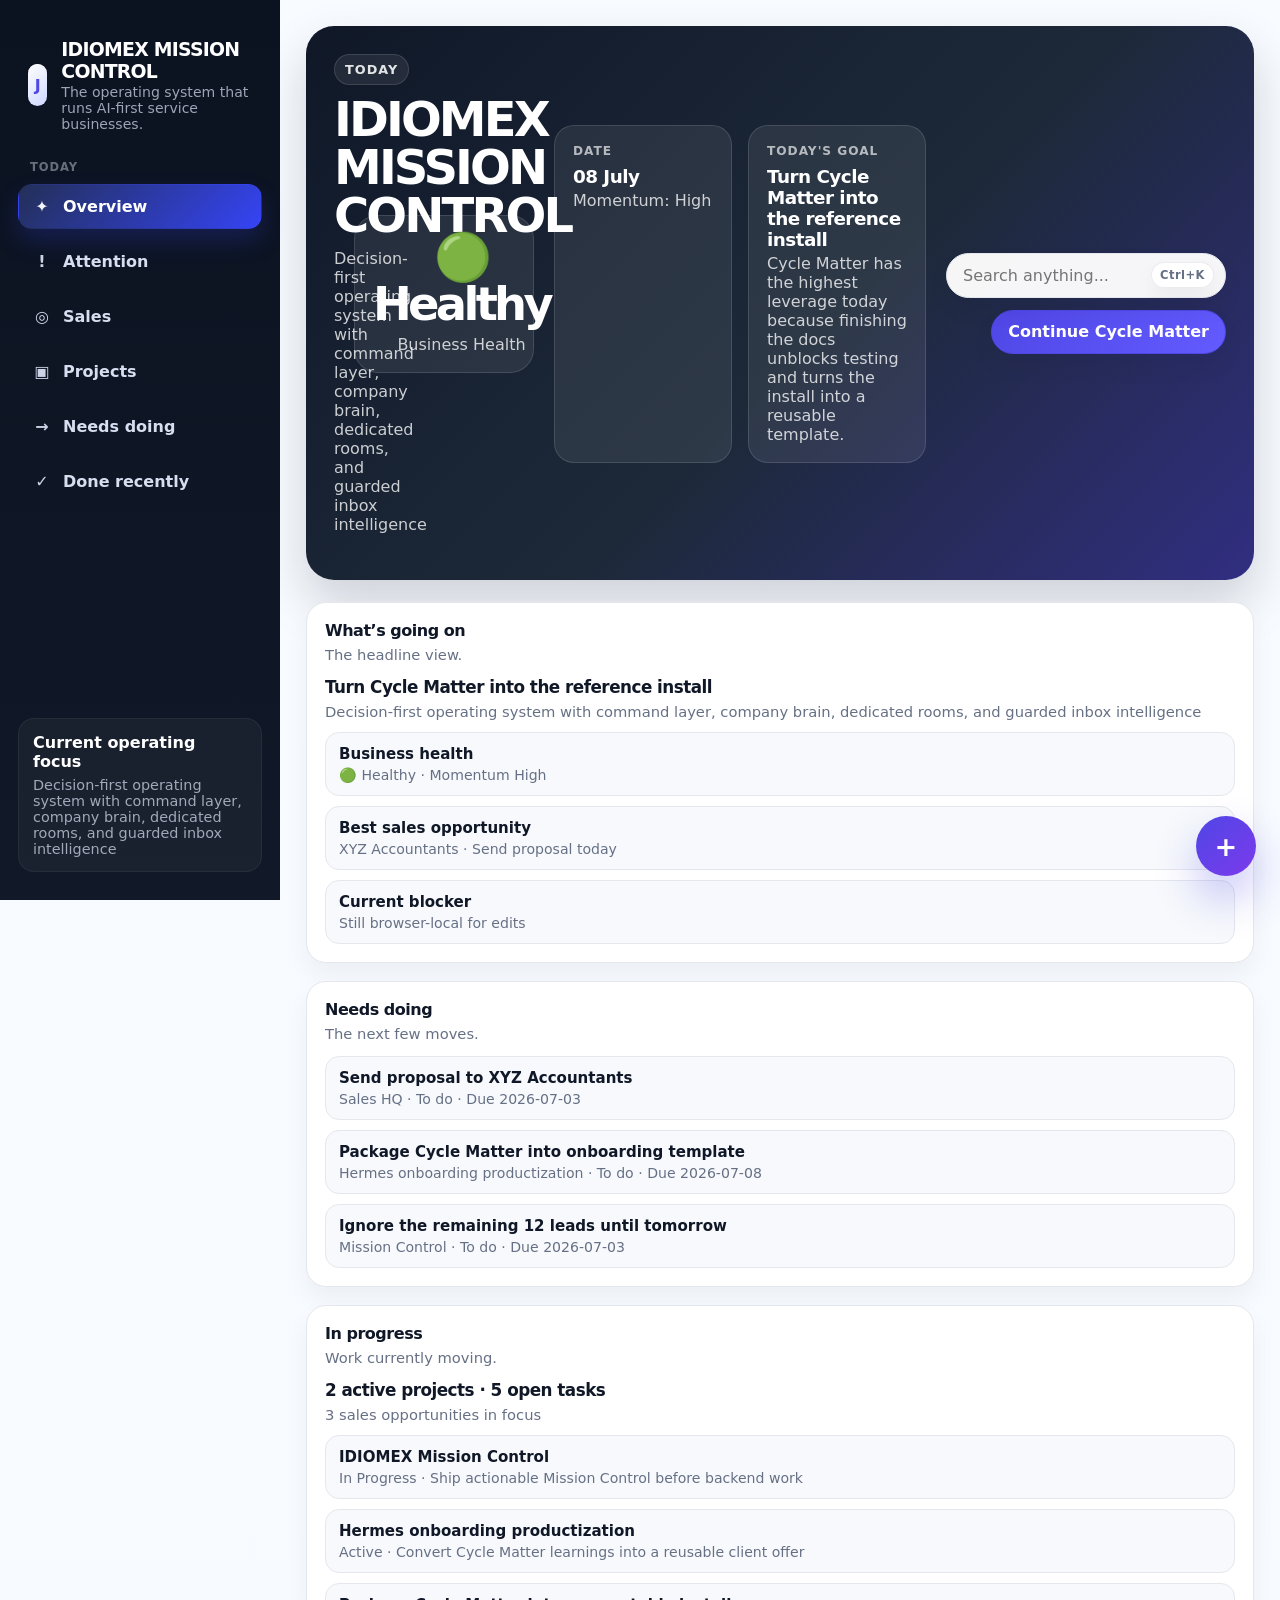
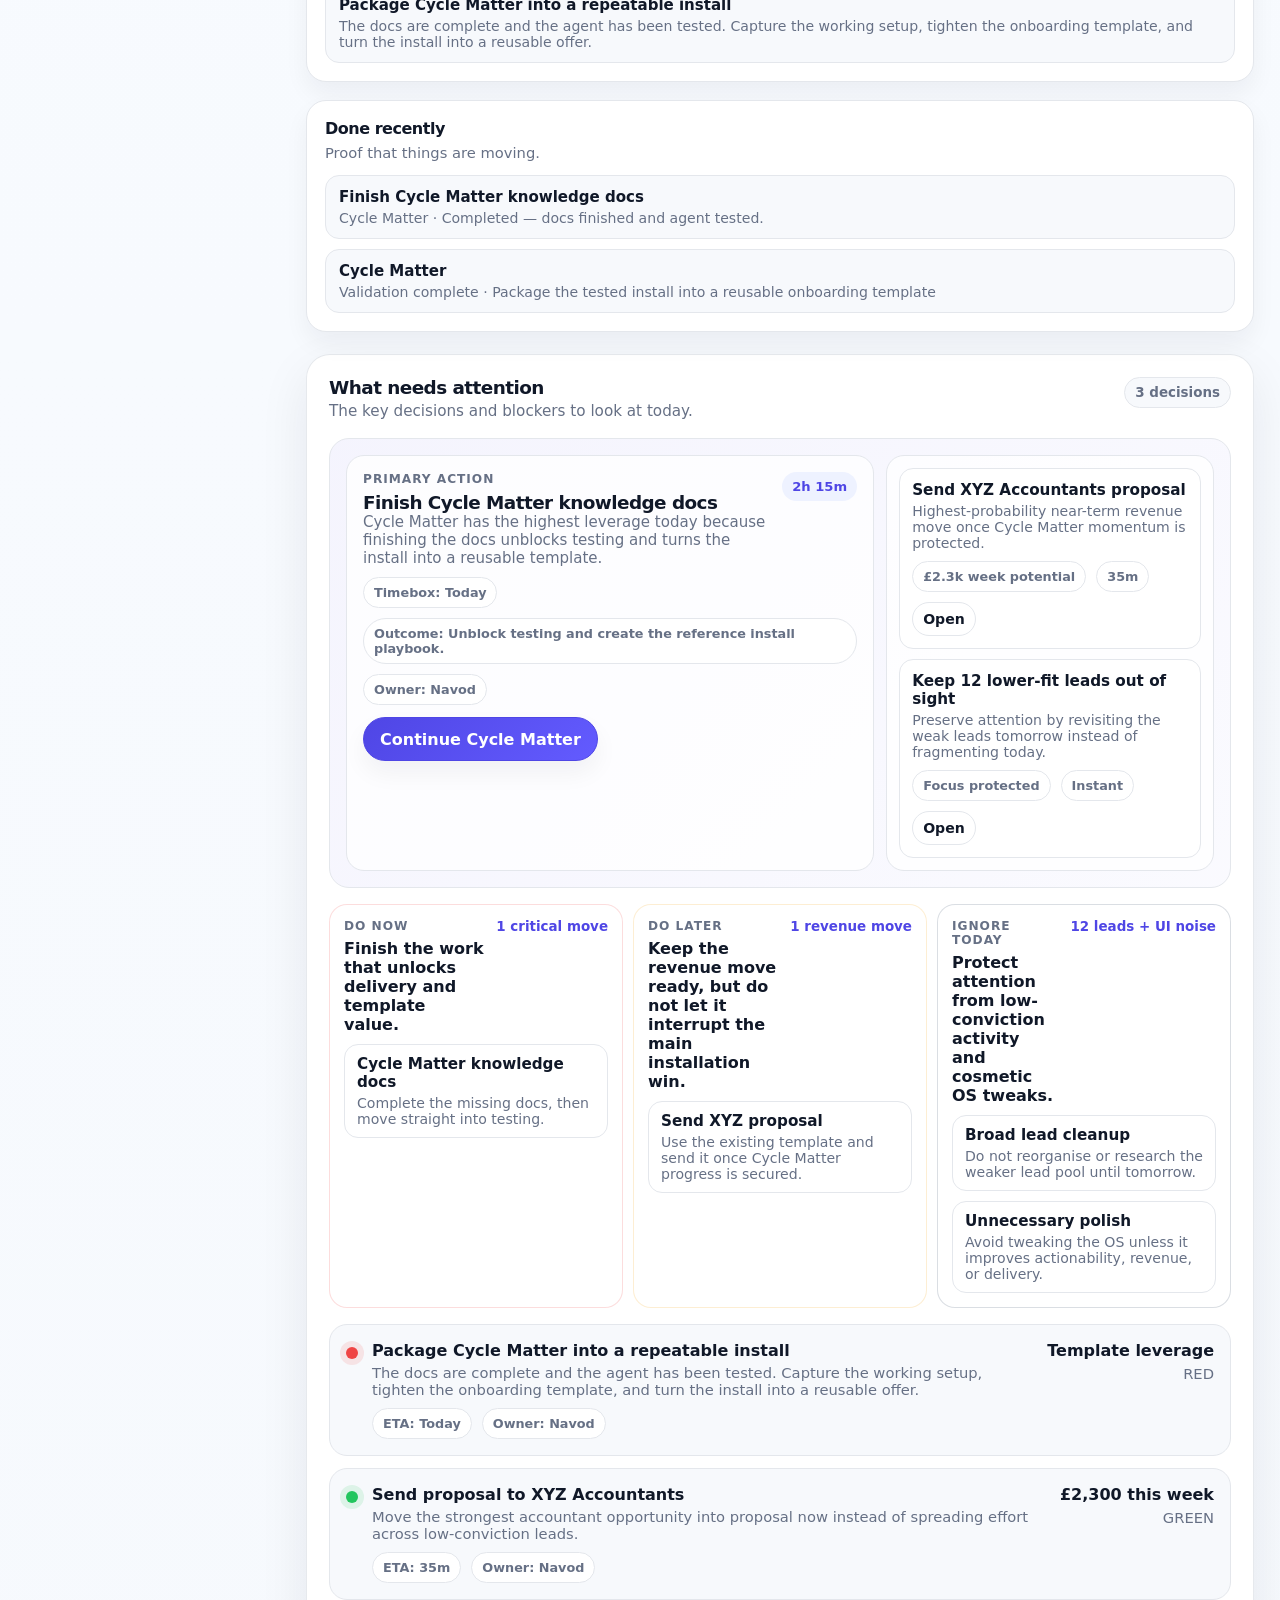
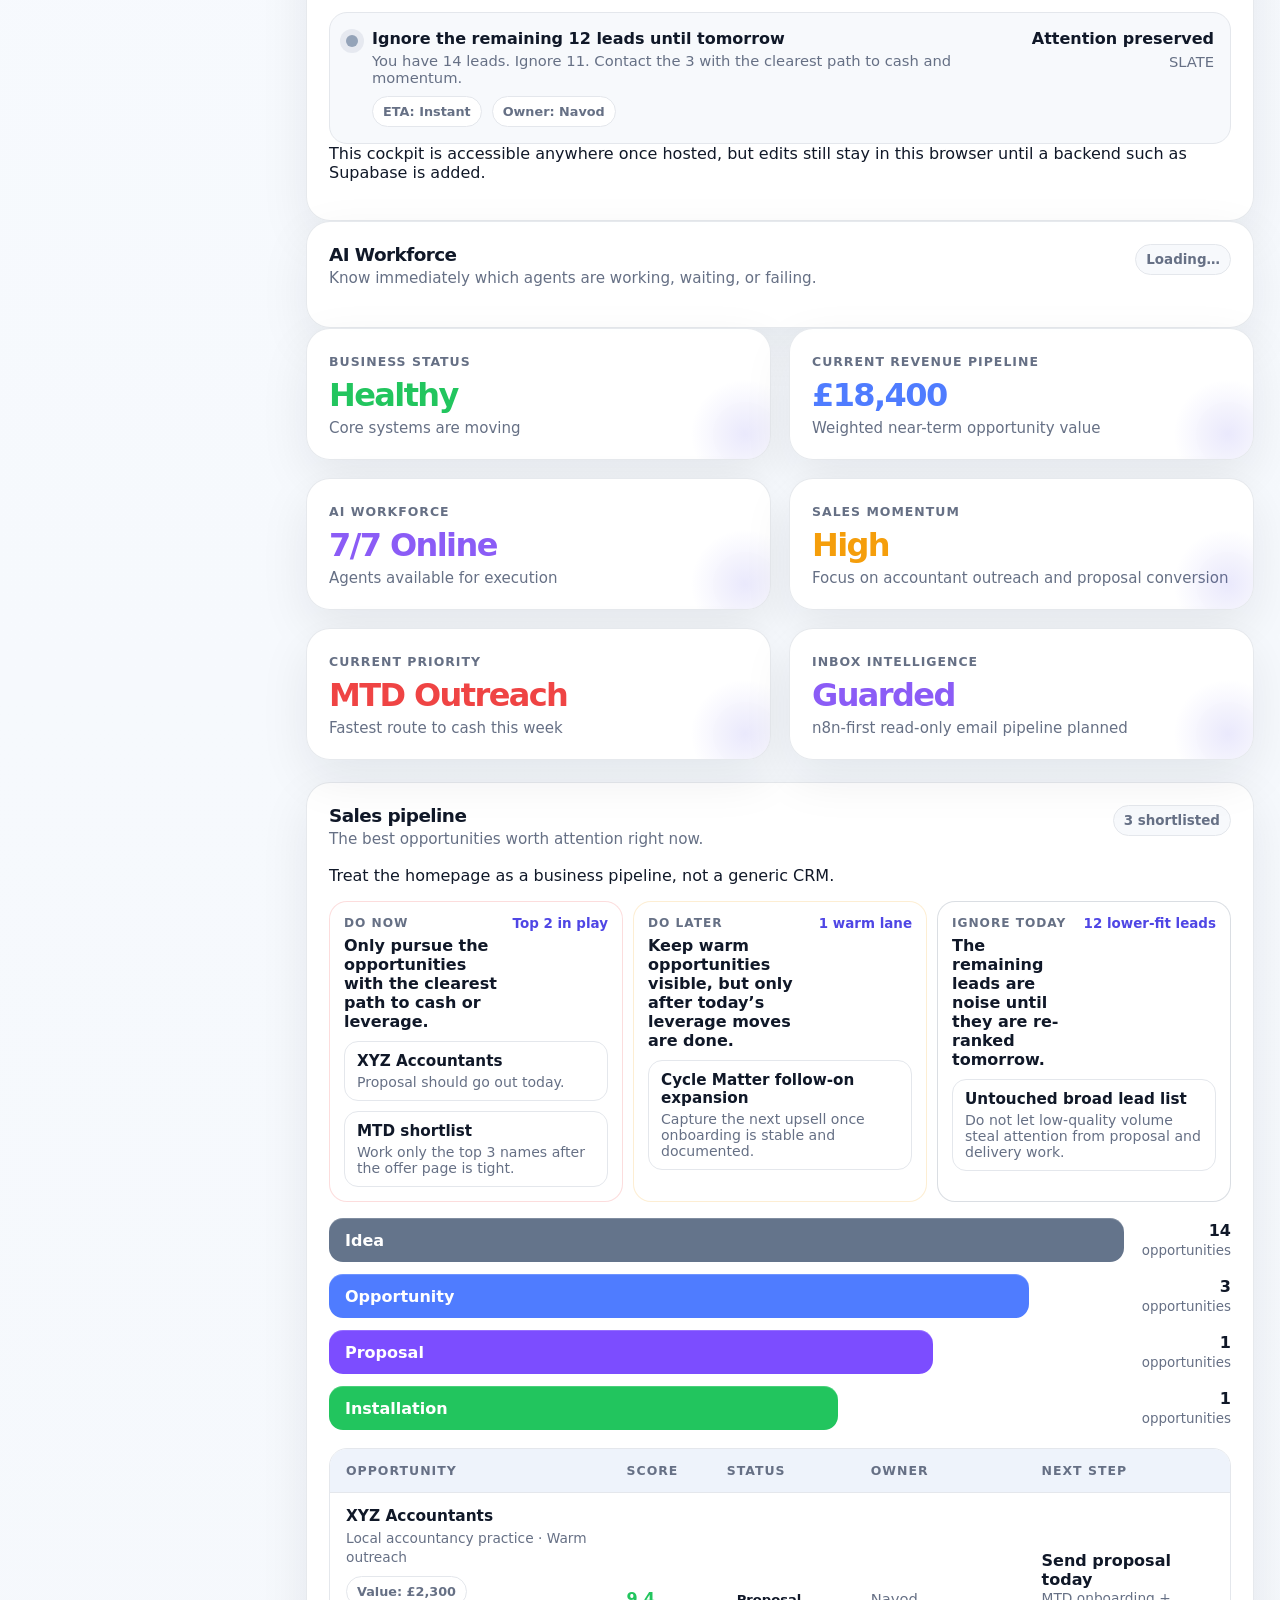
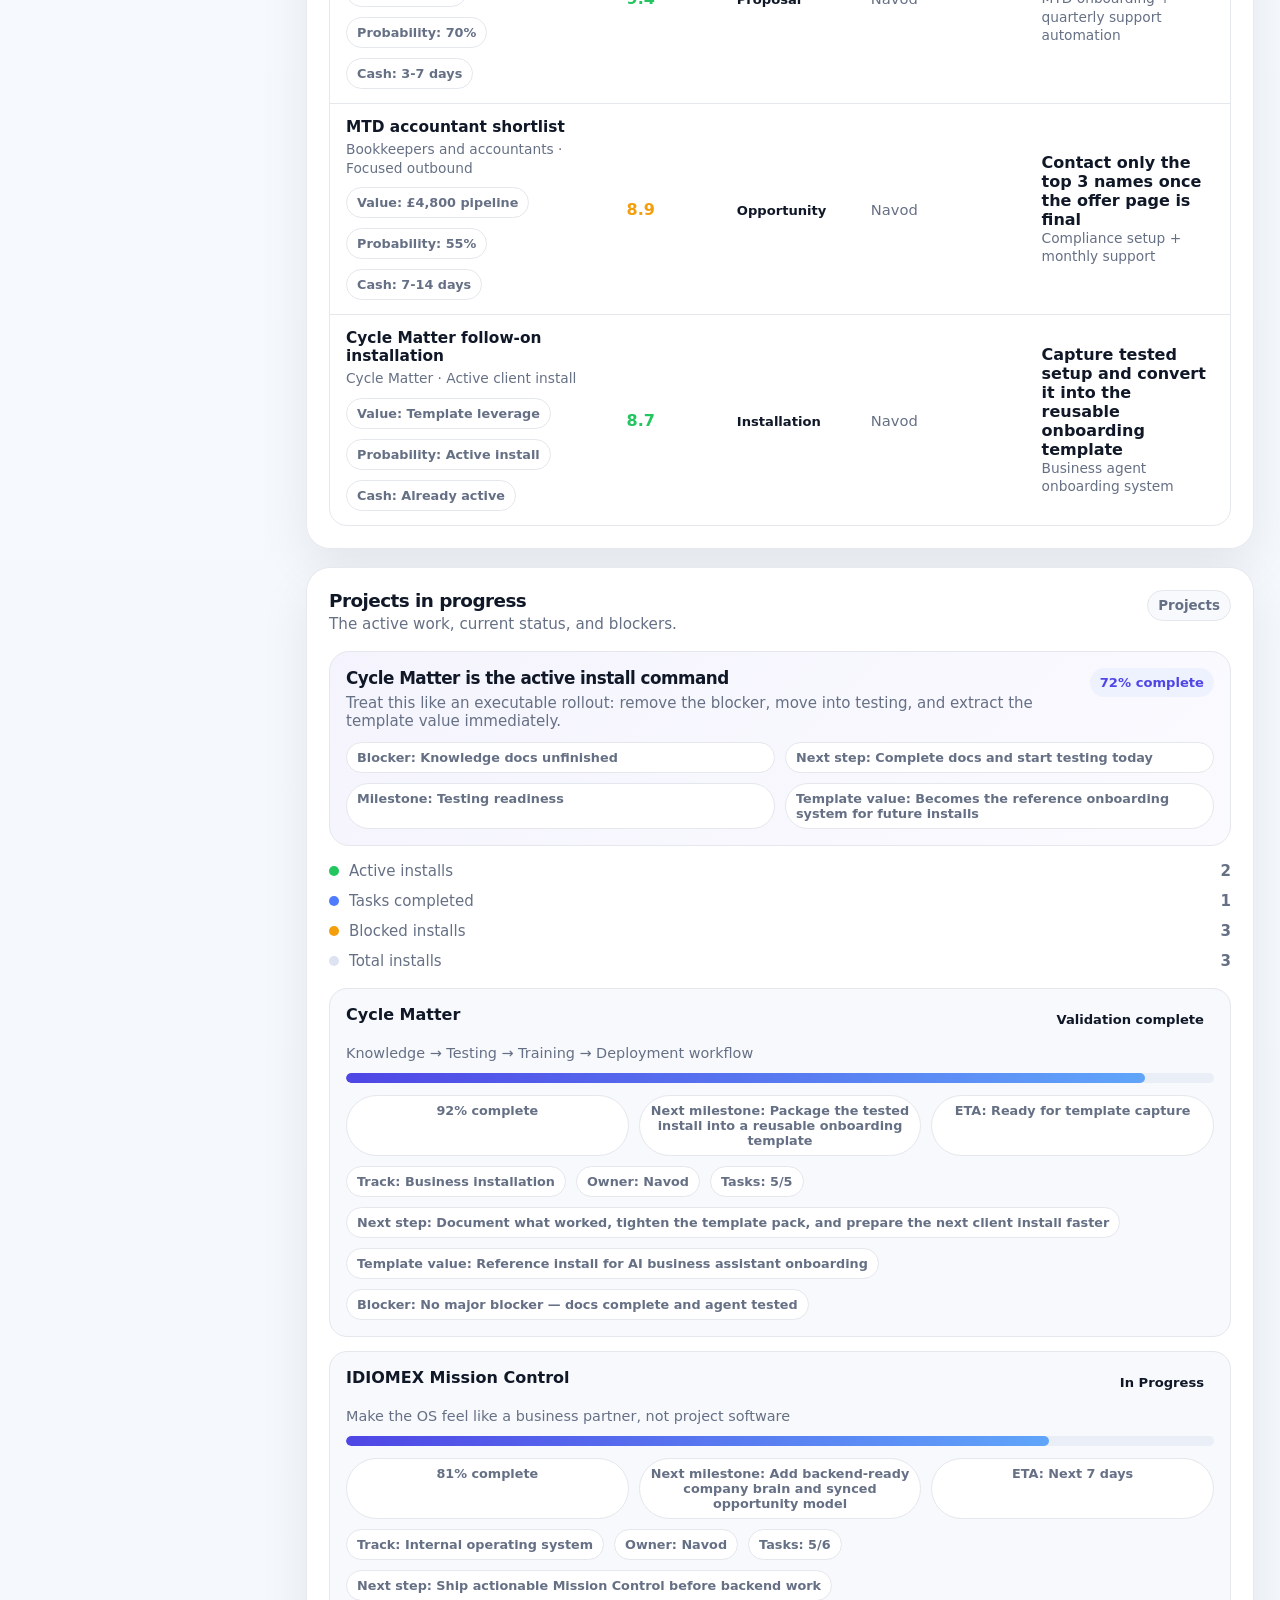
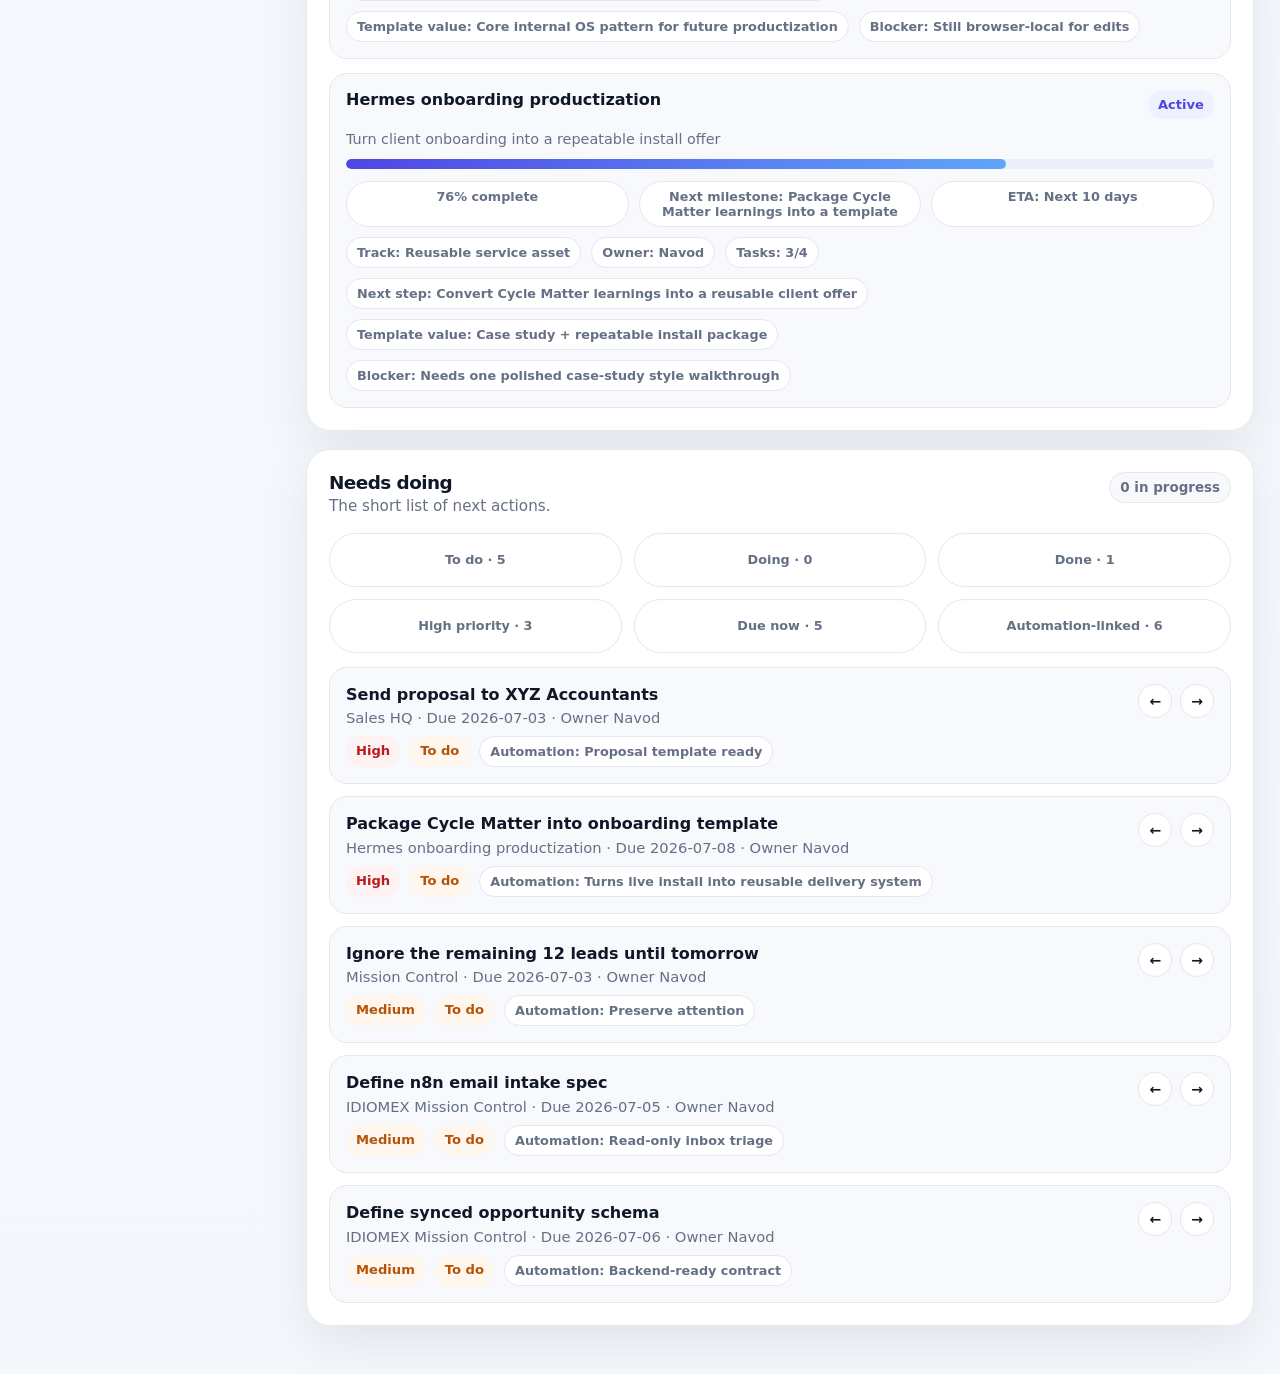
==== commit 8aaf770f: "chore: publish IDIOMEX OS update (2026-07-08 10:21 UTC)" ====
--- a/index.html
+++ b/index.html
@@ -1675,6 +1675,89 @@
       margin-bottom: 6px;
     }
 
+    .simple-snapshot-grid {
+      display: grid;
+      grid-template-columns: repeat(4, minmax(0, 1fr));
+      gap: 18px;
+      margin-bottom: 22px;
+    }
+
+    .simple-snapshot-card {
+      border: 1px solid var(--line);
+      border-radius: 20px;
+      background: #fff;
+      padding: 18px;
+      box-shadow: var(--shadow-soft);
+    }
+
+    .simple-snapshot-card h3 {
+      margin: 0 0 6px;
+      font-size: 1rem;
+      letter-spacing: -0.03em;
+    }
+
+    .simple-snapshot-card > p {
+      margin: 0 0 14px;
+      color: var(--muted);
+      font-size: 0.92rem;
+    }
+
+    .simple-snapshot-main {
+      display: block;
+      font-size: 1.05rem;
+      font-weight: 800;
+      letter-spacing: -0.03em;
+      margin-bottom: 6px;
+    }
+
+    .simple-snapshot-sub {
+      margin: 0 0 12px;
+      color: var(--muted);
+      font-size: 0.92rem;
+    }
+
+    .simple-list {
+      display: grid;
+      gap: 10px;
+    }
+
+    .simple-list-item {
+      border: 1px solid var(--line);
+      border-radius: 14px;
+      background: var(--surface-soft);
+      padding: 12px 13px;
+    }
+
+    .simple-list-item strong {
+      display: block;
+      margin-bottom: 4px;
+      font-size: 0.94rem;
+    }
+
+    .simple-list-item p {
+      margin: 0;
+      color: var(--muted);
+      font-size: 0.88rem;
+    }
+
+    .simple-list-item.empty {
+      border-style: dashed;
+      text-align: center;
+      color: var(--muted);
+      background: transparent;
+    }
+
+    .minimal-hidden {
+      display: none !important;
+    }
+
+    #assistant-dock,
+    #command-palette,
+    #quick-actions-shell,
+    #command-shortcuts {
+      display: none !important;
+    }
+
     .room-surface .section-subnote {
       margin: -4px 0 14px;
       color: var(--muted);
@@ -1688,7 +1771,8 @@
       .executive-grid,
       .brain-subgrid,
       .brain-summary-grid,
-      .rooms-grid { grid-template-columns: 1fr; }
+      .rooms-grid,
+      .simple-snapshot-grid { grid-template-columns: 1fr; }
       .executive-cards { grid-template-columns: 1fr 1fr; }
       .executive-panels { grid-template-columns: 1fr; }
     }
@@ -1876,19 +1960,40 @@
             <input id="global-search" class="search" type="search" placeholder="Search anything..." />
             <span class="shortcut-hint">Ctrl+K</span>
           </div>
-          <button class="btn quick-command-btn" type="button" onclick="openCommandPalette()">Open command palette</button>
-          <button class="btn primary" id="primary-command-action" onclick="scrollToSection('tasks')">Continue Cycle Matter</button>
-          <a class="btn" href="./guide.html">Hermes guide</a>
+          <button class="btn primary" id="primary-command-action" onclick="scrollToSection('tasks')">Open needs doing</button>
         </div>
         <div class="command-shortcuts" id="command-shortcuts"></div>
+      </section>
+
+      <section class="simple-snapshot-grid" id="simple-overview">
+        <article class="simple-snapshot-card">
+          <h3>What’s going on</h3>
+          <p>The headline view.</p>
+          <div id="simple-now"></div>
+        </article>
+        <article class="simple-snapshot-card">
+          <h3>Needs doing</h3>
+          <p>The next few moves.</p>
+          <div id="simple-needs"></div>
+        </article>
+        <article class="simple-snapshot-card">
+          <h3>In progress</h3>
+          <p>Work currently moving.</p>
+          <div id="simple-progress"></div>
+        </article>
+        <article class="simple-snapshot-card" id="simple-done">
+          <h3>Done recently</h3>
+          <p>Proof that things are moving.</p>
+          <div id="simple-done-list"></div>
+        </article>
       </section>
 
       <section class="executive-grid">
         <article class="card executive-brief" id="executive">
           <div class="section-head">
             <div>
-              <h3>Mission Control</h3>
-              <p>It isn’t a chatbot. It isn’t a dashboard. It behaves like a business partner.</p>
+              <h3>What needs attention</h3>
+              <p>The key decisions and blockers to look at today.</p>
             </div>
             <span class="pill" id="decision-pill">Loading…</span>
           </div>
@@ -1916,8 +2021,8 @@
         <article class="card" id="dashboard">
           <div class="section-head">
             <div>
-              <h3>Opportunities</h3>
-              <p>Not CRM. Opportunities. Score what matters and ignore low-value noise.</p>
+              <h3>Sales pipeline</h3>
+              <p>The best opportunities worth attention right now.</p>
             </div>
             <span class="pill" id="lead-headline-pill">Loading…</span>
           </div>
@@ -1930,8 +2035,8 @@
         <article class="card" id="projects">
           <div class="section-head">
             <div>
-              <h3>Business Installations</h3>
-              <p>You do not run projects. You install systems into businesses.</p>
+              <h3>Projects in progress</h3>
+              <p>The active work, current status, and blockers.</p>
             </div>
             <span class="pill">Projects</span>
           </div>
@@ -1943,8 +2048,8 @@
         <article class="card" id="tasks">
           <div class="section-head">
             <div>
-              <h3>Immediate Moves</h3>
-              <p>The shortest high-leverage queue for today only.</p>
+              <h3>Needs doing</h3>
+              <p>The short list of next actions.</p>
             </div>
             <span class="pill" id="task-summary-pill">Loading…</span>
           </div>
@@ -1952,7 +2057,7 @@
         </article>
       </section>
 
-      <section class="analytics-grid">
+      <section class="analytics-grid minimal-hidden">
         <article class="card" id="automation">
           <div class="section-head">
             <div>
@@ -1997,7 +2102,7 @@
         </article>
       </section>
 
-      <section class="focus-grid">
+      <section class="focus-grid minimal-hidden">
         <article class="card" id="focus-next">
           <div class="section-head">
             <div>
@@ -2021,7 +2126,7 @@
         </article>
       </section>
 
-      <section class="deep-work-grid">
+      <section class="deep-work-grid minimal-hidden">
         <article class="card" id="kanban">
           <div class="section-head">
             <div>
@@ -2035,7 +2140,7 @@
         </article>
       </section>
 
-      <section class="rooms-grid">
+      <section class="rooms-grid minimal-hidden">
         <article class="card room-surface" id="crm-room">
           <div class="section-head">
             <div>
@@ -2250,44 +2355,39 @@
       if (!state.data) return;
       renderNav();
       renderTopbar();
-      renderCommandShortcuts();
+      renderSimpleSnapshot();
       renderKpis();
       renderExecutiveBrief();
-      renderAIWorkforce();
-      renderAutomation();
       renderLeads();
       renderProjects();
       renderPriorityTasks();
-      renderKanban();
-      renderActivity();
-      renderFocus();
-      renderDedicatedRooms();
-      renderAssistantDock();
-      renderQuickActions();
-      renderCommandPalette();
       renderResponsiveUI();
     }
 
     function renderNav() {
-      const navMarkup = (state.data.navigation || []).map((group, index) => `
+      const mainNav = [
+        { label: 'Overview', target: 'simple-overview', icon: '✦' },
+        { label: 'Attention', target: 'executive', icon: '!' },
+        { label: 'Sales', target: 'dashboard', icon: '◎' },
+        { label: 'Projects', target: 'projects', icon: '▣' },
+        { label: 'Needs doing', target: 'tasks', icon: '→' },
+        { label: 'Done recently', target: 'simple-done', icon: '✓' }
+      ];
+      const navMarkup = `
         <section>
-          <div class="nav-section-title">${escapeHtml(group.section)}</div>
+          <div class="nav-section-title">Today</div>
           <div class="nav-group">
-            ${group.items.map((item, itemIndex) => {
-              const target = navTarget(item);
-              const active = index === 0 && itemIndex === 0 ? 'active' : '';
-              return `<a class="nav-link ${active}" href="#${target}"><span class="nav-icon">${navIcon(item)}</span><span>${escapeHtml(item)}</span></a>`;
-            }).join('')}
+            ${mainNav.map((item, index) => `<a class="nav-link ${index === 0 ? 'active' : ''}" href="#${item.target}"><span class="nav-icon">${item.icon}</span><span>${escapeHtml(item.label)}</span></a>`).join('')}
           </div>
         </section>
-      `).join('');
+      `;
       document.getElementById('sidebar-nav').innerHTML = navMarkup;
       const mobileTabs = [
-        { label: 'Home', icon: '✦', target: 'executive' },
-        { label: 'Sales', icon: '◎', target: 'crm-room' },
+        { label: 'Home', icon: '✦', target: 'simple-overview' },
+        { label: 'Focus', icon: '!', target: 'executive' },
+        { label: 'Sales', icon: '◎', target: 'dashboard' },
         { label: 'Ops', icon: '▣', target: 'projects' },
-        { label: 'Brain', icon: '⌘', target: 'activity' },
-        { label: 'AI', icon: '⦿', target: 'workforce-room' }
+        { label: 'Tasks', icon: '→', target: 'tasks' }
       ];
       document.getElementById('mobile-nav').innerHTML = mobileTabs
         .map((item, index) => `<a class="mobile-tab ${index === 0 ? 'active' : ''}" href="#${item.target}"><span class="mobile-tab-icon">${item.icon}</span><span>${escapeHtml(item.label)}</span></a>`).join('');
@@ -2303,15 +2403,68 @@
       document.getElementById('command-day').textContent = header.day_label || 'Today';
       document.getElementById('command-date').textContent = header.date_label || workspace.generated_at || 'Today';
       document.getElementById('welcome-title').textContent = workspace.name || 'Workspace';
-      document.getElementById('welcome-copy').textContent = workspace.subtitle || workspace.welcome || 'Business command center';
+      document.getElementById('welcome-copy').textContent = workspace.status || workspace.subtitle || workspace.welcome || 'Business command center';
       document.getElementById('business-health').textContent = header.business_health || '--%';
       document.getElementById('command-momentum').textContent = `Momentum: ${header.momentum || 'Stable'}`;
       document.getElementById('primary-goal').textContent = header.primary_goal || primaryAction.title || 'No primary goal set.';
-      document.getElementById('recommended-next').textContent = header.recommended_after || primaryAction.why_now || workspace.welcome || 'Choose the next move.';
+      document.getElementById('recommended-next').textContent = primaryAction.why_now || header.recommended_after || workspace.welcome || 'Choose the next move.';
       if (primaryCommandButton) {
-        primaryCommandButton.textContent = primaryAction.cta || primaryAction.title || 'Continue current priority';
+        primaryCommandButton.textContent = primaryAction.cta || 'Open needs doing';
         primaryCommandButton.onclick = () => scrollToSection(primaryAction.target_section || 'tasks');
       }
+    }
+
+    function renderSimpleSnapshot() {
+      const header = state.data.command_header || {};
+      const leadPipeline = state.data.lead_pipeline || {};
+      const projects = state.data.projects || [];
+      const leads = (leadPipeline.leads || []).slice().sort((a, b) => Number(b.score || 0) - Number(a.score || 0));
+      const decisions = (state.data.decision_centre || []).slice(0, 3);
+      const pendingTasks = state.tasks
+        .filter(task => task.status !== 'done')
+        .slice()
+        .sort((a, b) => priorityWeight(a.priority) - priorityWeight(b.priority) || String(a.due || '').localeCompare(String(b.due || '')));
+      const activeProjects = projects.filter(project => !/done|complete|live/i.test(String(project.status || '')));
+      const completedProjects = projects.filter(project => /done|complete|live/i.test(String(project.status || '')));
+      const doneTasks = state.tasks.filter(task => task.status === 'done');
+      const blockers = activeProjects
+        .filter(project => project.blocker && !/no major blocker|no blocker|none/i.test(String(project.blocker || '')))
+        .slice(0, 2);
+
+      document.getElementById('simple-now').innerHTML = `
+        <strong class="simple-snapshot-main">${escapeHtml(header.primary_goal || 'No primary goal set.')}</strong>
+        <p class="simple-snapshot-sub">${escapeHtml(state.data.workspace?.status || 'Operating system online.')}</p>
+        <div class="simple-list">
+          <div class="simple-list-item"><strong>Business health</strong><p>${escapeHtml(header.business_health || 'Unknown')} · Momentum ${escapeHtml(header.momentum || 'Stable')}</p></div>
+          <div class="simple-list-item"><strong>Best sales opportunity</strong><p>${escapeHtml(leads[0]?.name || 'None loaded')} ${leads[0]?.next_action ? `· ${escapeHtml(leads[0].next_action)}` : ''}</p></div>
+          <div class="simple-list-item"><strong>Current blocker</strong><p>${escapeHtml(blockers[0]?.blocker || 'No major blocker right now.')}</p></div>
+        </div>
+      `;
+
+      document.getElementById('simple-needs').innerHTML = pendingTasks.length ? `
+        <div class="simple-list">
+          ${pendingTasks.slice(0, 3).map(task => `<div class="simple-list-item"><strong>${escapeHtml(task.title || 'Task')}</strong><p>${escapeHtml(task.project || 'General')} · ${escapeHtml(statusLabel(task.status || 'todo'))}${task.due ? ` · Due ${escapeHtml(task.due)}` : ''}</p></div>`).join('')}
+        </div>
+      ` : '<div class="simple-list-item empty">Nothing is queued right now.</div>';
+
+      document.getElementById('simple-progress').innerHTML = `
+        <strong class="simple-snapshot-main">${activeProjects.length} active project${activeProjects.length === 1 ? '' : 's'} · ${pendingTasks.length} open task${pendingTasks.length === 1 ? '' : 's'}</strong>
+        <p class="simple-snapshot-sub">${escapeHtml(leads.length ? `${Math.min(leads.length, 3)} sales opportunities in focus` : 'No active sales opportunities loaded.')}</p>
+        <div class="simple-list">
+          ${[...activeProjects.slice(0, 2).map(project => ({ title: project.name, detail: `${project.status || 'Active'}${project.next_step ? ` · ${project.next_step}` : ''}` })), ...decisions.slice(0, 1).map(item => ({ title: item.title, detail: item.next_action || item.impact || '' }))]
+            .map(item => `<div class="simple-list-item"><strong>${escapeHtml(item.title || 'In progress')}</strong><p>${escapeHtml(item.detail || 'Moving.')}</p></div>`).join('') || '<div class="simple-list-item empty">No active work loaded.</div>'}
+        </div>
+      `;
+
+      const doneItems = [
+        ...doneTasks.slice(0, 2).map(task => ({ title: task.title, detail: `${task.project || 'General'} · ${task.notes || 'Completed.'}` })),
+        ...completedProjects.slice(0, 1).map(project => ({ title: project.name, detail: `${project.status || 'Completed'} · ${project.next_milestone || project.next_step || 'Finished.'}` }))
+      ];
+      document.getElementById('simple-done-list').innerHTML = doneItems.length ? `
+        <div class="simple-list">
+          ${doneItems.map(item => `<div class="simple-list-item"><strong>${escapeHtml(item.title || 'Completed')}</strong><p>${escapeHtml(item.detail || 'Done.')}</p></div>`).join('')}
+        </div>
+      ` : '<div class="simple-list-item empty">Nothing marked done yet.</div>';
     }
 
     function renderExecutiveBrief() {
@@ -2554,20 +2707,24 @@
     }
 
     function renderPriorityTasks() {
-      const topTasks = filterItems(state.tasks, ['title', 'project', 'notes', 'owner'])
+      const topTasks = filterItems(state.tasks.filter(task => task.status !== 'done'), ['title', 'project', 'notes', 'owner'])
         .sort((a, b) => priorityWeight(a.priority) - priorityWeight(b.priority) || String(a.due || '').localeCompare(String(b.due || '')))
         .slice(0, 5);
       const doing = state.tasks.filter(task => task.status === 'doing').length;
       const todo = state.tasks.filter(task => task.status === 'todo').length;
       const done = state.tasks.filter(task => task.status === 'done').length;
       const high = state.tasks.filter(task => task.priority === 'high').length;
+      const todayIso = String(state.data.generated_at || '').slice(0, 10);
+      const dueSoon = todayIso
+        ? state.tasks.filter(task => task.status !== 'done' && task.due && String(task.due) <= todayIso).length
+        : state.tasks.filter(task => task.status !== 'done' && task.due).length;
       document.getElementById('task-summary-pill').textContent = `${doing} in progress`;
       document.getElementById('task-summary-grid').innerHTML = [
         `To do · ${todo}`,
         `Doing · ${doing}`,
-        `Done today · ${done}`,
+        `Done · ${done}`,
         `High priority · ${high}`,
-        `Due next 48h · ${state.tasks.filter(task => String(task.due || '') <= '2026-07-05').length}`,
+        `Due now · ${dueSoon}`,
         `Automation-linked · ${state.tasks.filter(task => task.automation).length}`
       ].map(label => `<span class="mini-chip">${escapeHtml(label)}</span>`).join('');
       document.getElementById('task-list').innerHTML = topTasks.length ? topTasks.map(task => `
